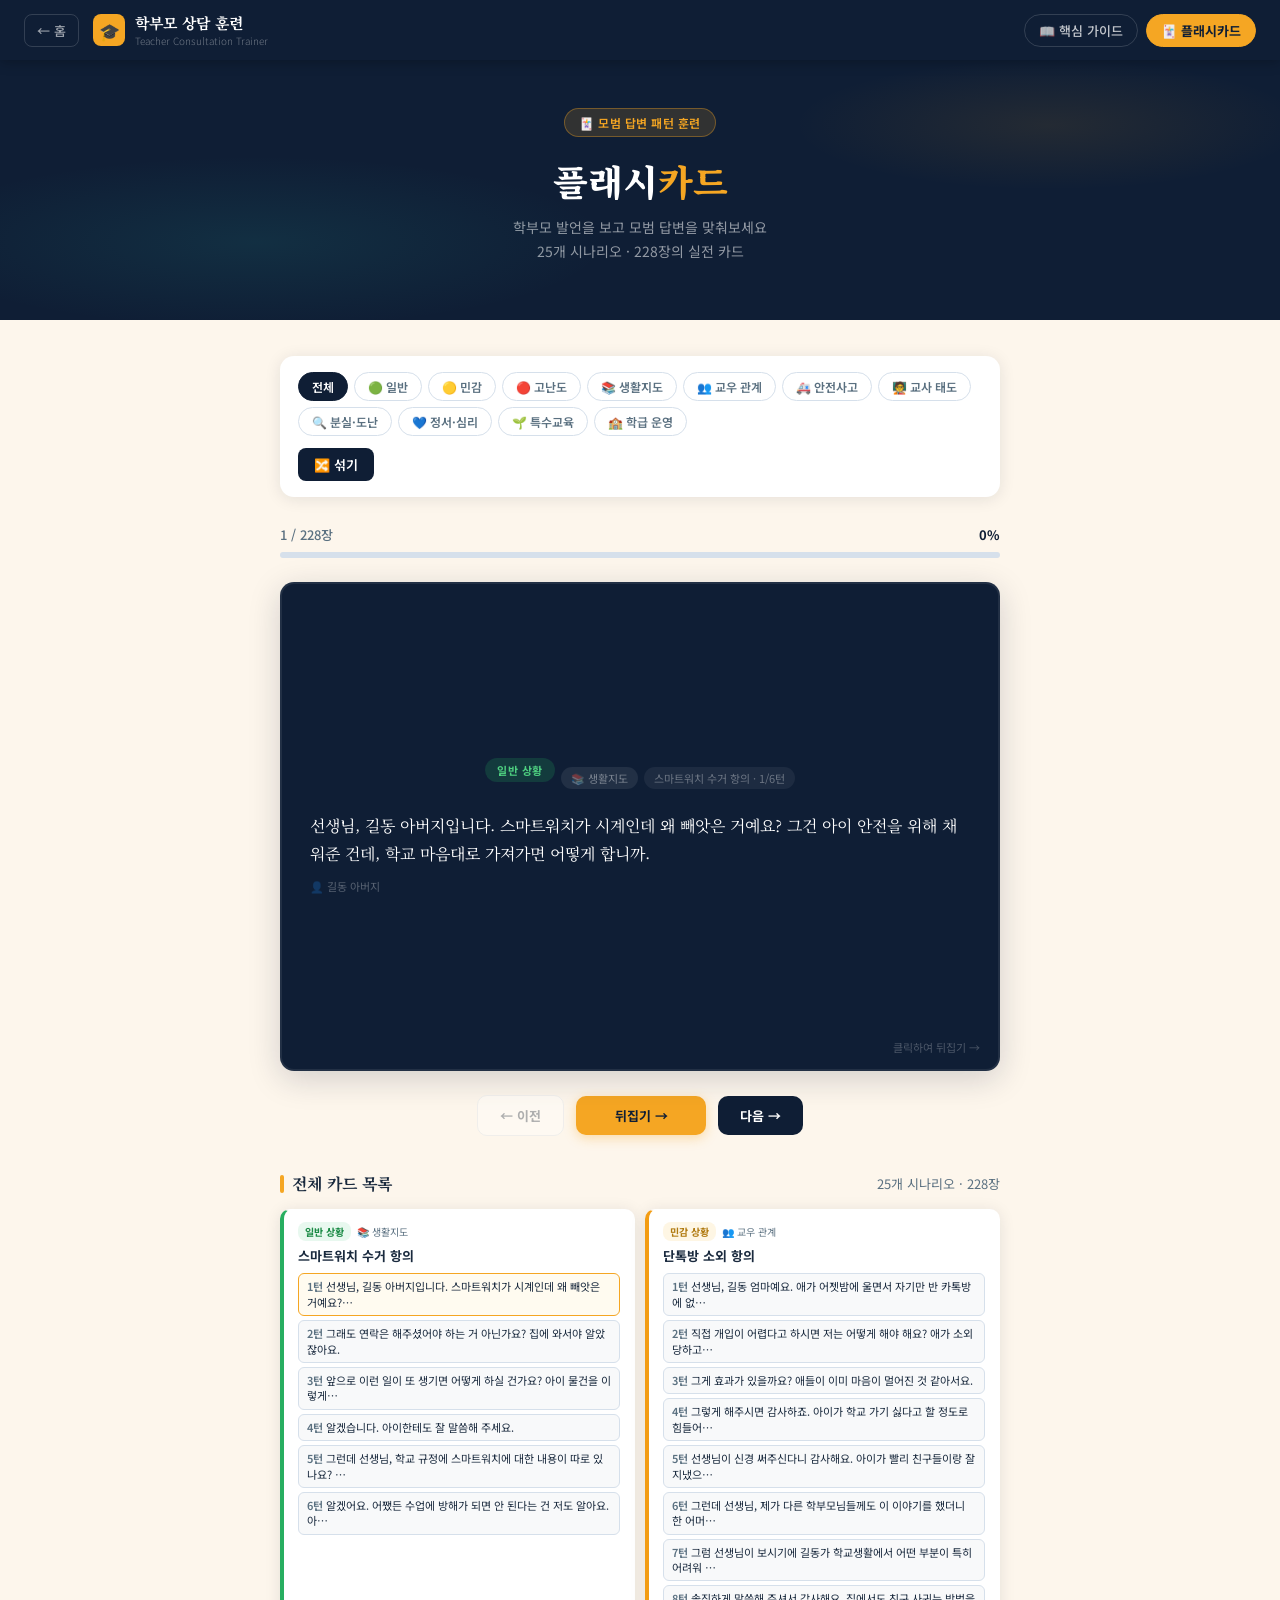
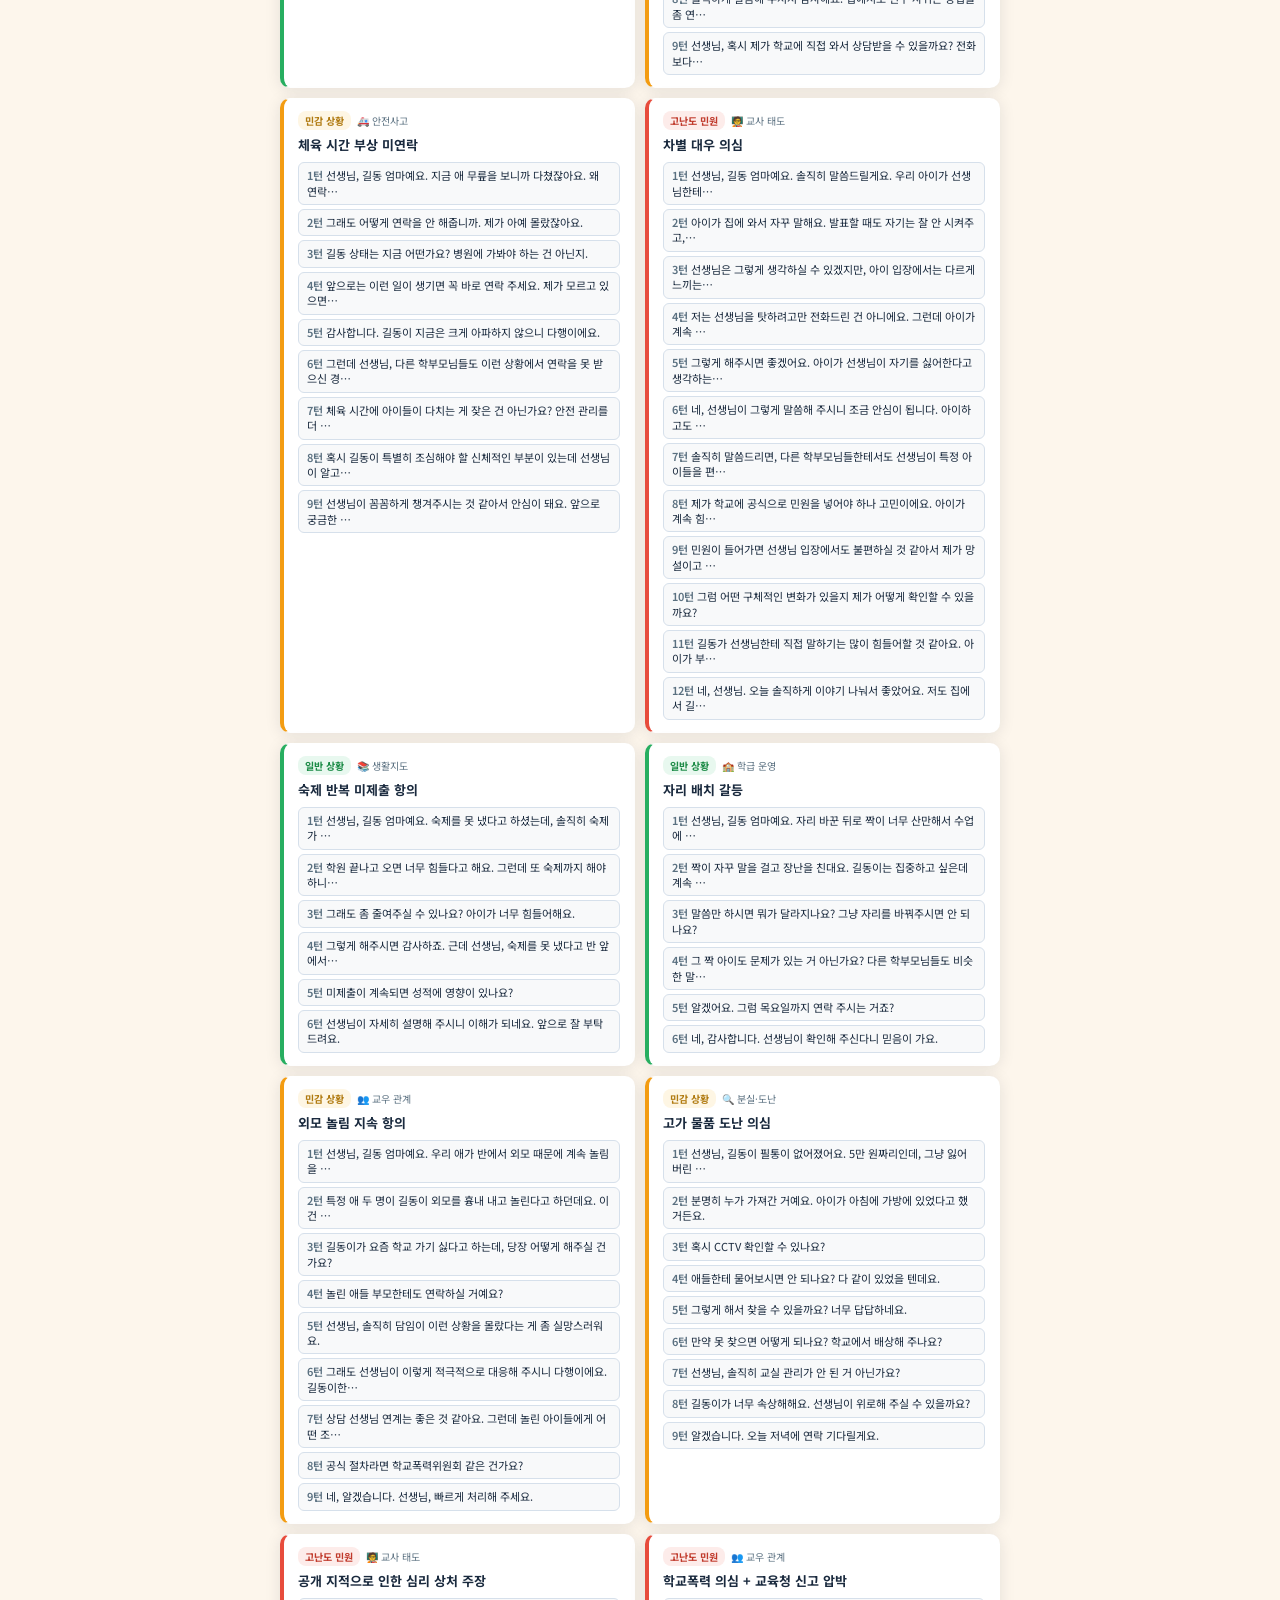
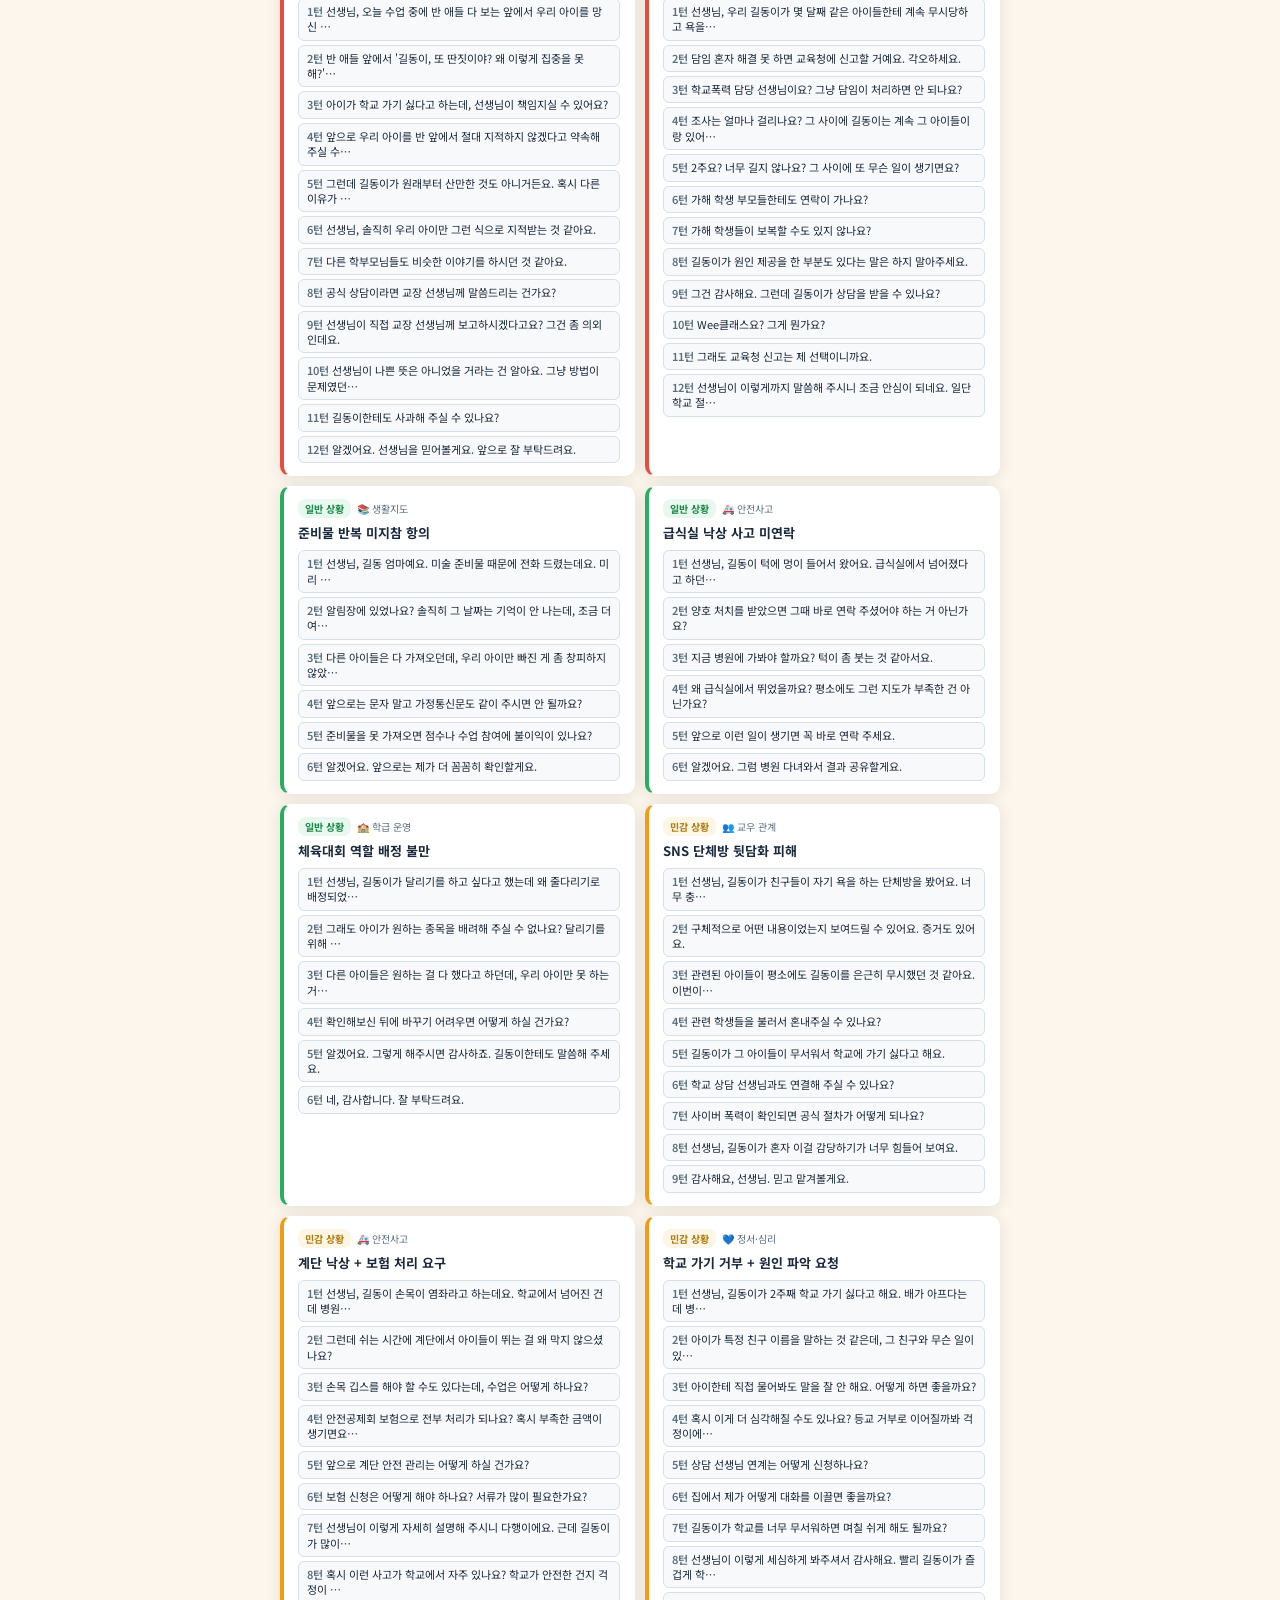
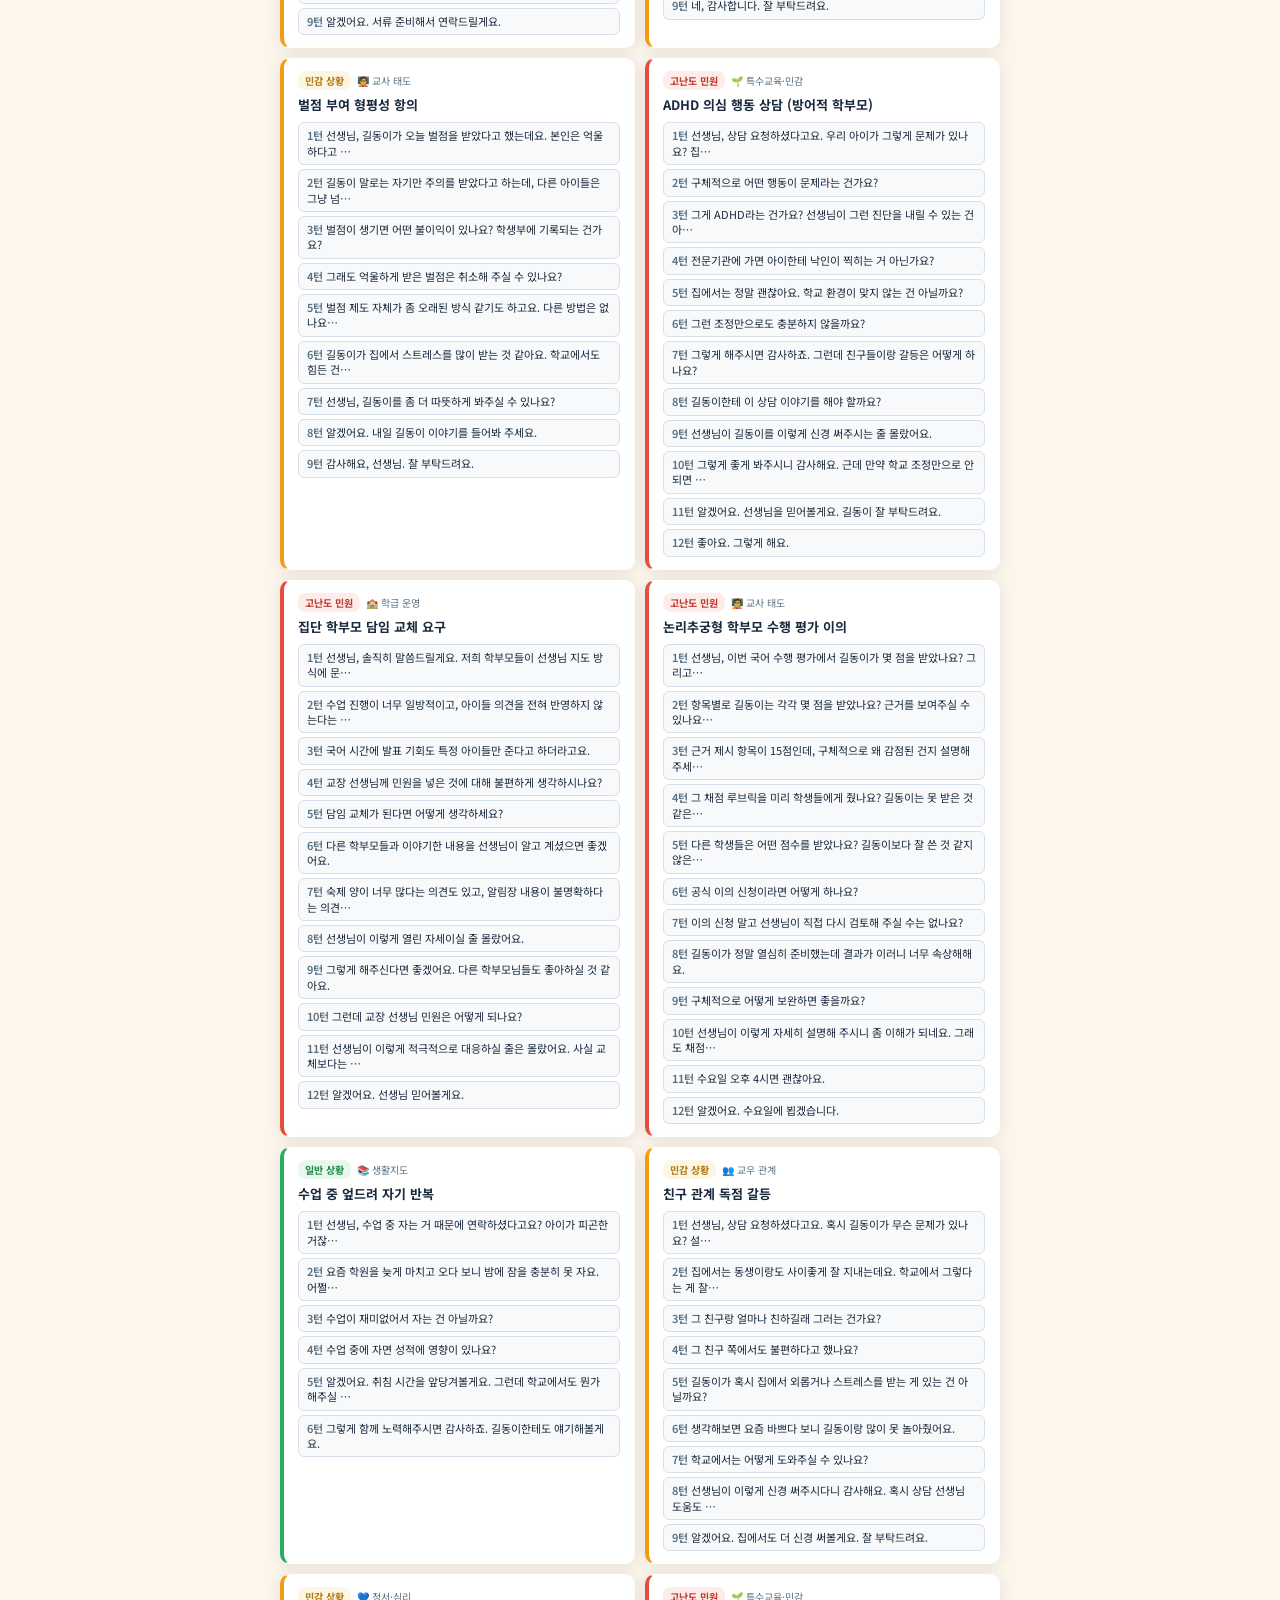
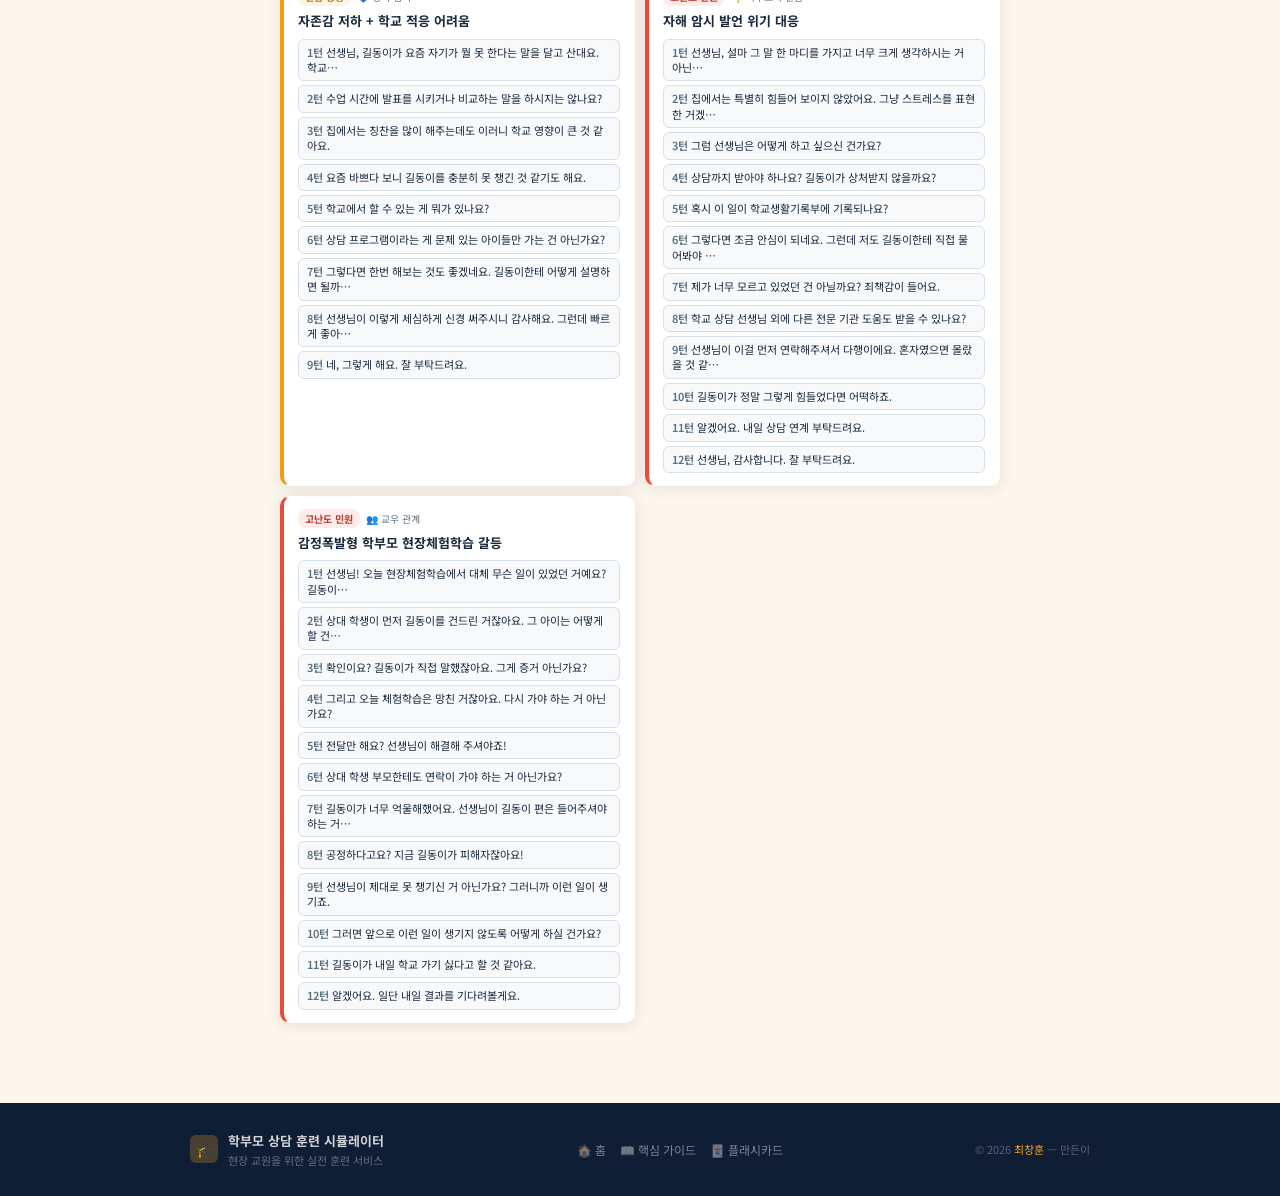
==== flash.html @ 60887173 "Add files via upload" ====
<!DOCTYPE html>
<html lang="ko">
<head>
<meta charset="UTF-8">
<meta name="viewport" content="width=device-width, initial-scale=1.0">
<title>플래시카드 – 학부모 상담 훈련</title>
<link rel="preconnect" href="https://fonts.googleapis.com">
<link href="https://fonts.googleapis.com/css2?family=Noto+Serif+KR:wght@400;600;700;900&family=Noto+Sans+KR:wght@300;400;500;700&display=swap" rel="stylesheet">
<style>
  :root {
    --navy:   #0f1e35;
    --navy2:  #162844;
    --navy3:  #1e3558;
    --amber:  #f5a623;
    --amber2: #e8941a;
    --teal:   #2ec4b6;
    --cream:  #fdf6ec;
    --cream2: #f7ede0;
    --text:   #1a2a3e;
    --muted:  #5a7080;
    --border: #d6e0eb;
    --green:  #27ae60;
    --yellow: #f39c12;
    --red:    #e74c3c;
    --card-shadow: 0 2px 16px rgba(15,30,53,.10);
    --card-shadow-hover: 0 8px 32px rgba(15,30,53,.18);
    --radius: 14px;
  }
  *, *::before, *::after { box-sizing: border-box; margin: 0; padding: 0; }
  body {
    font-family: 'Noto Sans KR', sans-serif;
    background: var(--cream);
    color: var(--text);
    min-height: 100vh;
    -webkit-font-smoothing: antialiased;
  }

  /* ── NAV ── */
  .nav {
    background: var(--navy);
    padding: 0 24px;
    display: flex; align-items: center; justify-content: space-between;
    height: 60px; position: sticky; top: 0; z-index: 100;
    box-shadow: 0 2px 12px rgba(0,0,0,.25);
  }
  .nav-left { display: flex; align-items: center; gap: 14px; }
  .back-btn {
    display: flex; align-items: center; gap: 6px;
    color: rgba(255,255,255,.6); font-size: 13px; font-weight: 500;
    text-decoration: none; padding: 6px 12px;
    border-radius: 8px; border: 1px solid rgba(255,255,255,.15); transition: all .2s;
  }
  .back-btn:hover { color: #fff; background: rgba(255,255,255,.1); }
  .nav-brand { display: flex; align-items: center; gap: 10px; text-decoration: none; }
  .nav-logo {
    width: 32px; height: 32px; background: var(--amber);
    border-radius: 8px; display: flex; align-items: center; justify-content: center; font-size: 17px;
  }
  .nav-title-ko { font-family: 'Noto Serif KR',serif; font-weight:700; font-size:15px; color:#fff; }
  .nav-title-en { font-size:10px; color:rgba(255,255,255,.4); font-weight:300; }
  .nav-link {
    padding: 6px 14px; border-radius: 20px; font-size: 13px; font-weight: 500;
    text-decoration: none; color: rgba(255,255,255,.75);
    border: 1px solid rgba(255,255,255,.15); transition: all .2s;
  }
  .nav-link:hover { background: rgba(255,255,255,.12); color: #fff; }
  .nav-link.active { background: var(--amber); color: var(--navy); border-color: var(--amber); font-weight: 700; }

  /* ── HERO ── */
  .hero {
    background: var(--navy);
    padding: 48px 24px 56px;
    text-align: center; position: relative; overflow: hidden;
  }
  .hero::before {
    content: ''; position: absolute; inset: 0;
    background:
      radial-gradient(ellipse 50% 60% at 20% 70%, rgba(46,196,182,.1) 0%, transparent 55%),
      radial-gradient(ellipse 40% 50% at 82% 25%, rgba(245,166,35,.09) 0%, transparent 50%);
    pointer-events: none;
  }
  .hero-badge {
    display: inline-flex; align-items: center; gap: 6px;
    background: rgba(245,166,35,.15); border: 1px solid rgba(245,166,35,.35);
    color: var(--amber); font-size: 12px; font-weight: 600;
    padding: 5px 14px; border-radius: 20px; margin-bottom: 18px; letter-spacing: .04em;
  }
  .hero h1 {
    font-family: 'Noto Serif KR', serif;
    font-size: clamp(22px, 4vw, 36px); font-weight: 900; color: #fff; margin-bottom: 10px;
  }
  .hero h1 span { color: var(--amber); }
  .hero-sub { color: rgba(255,255,255,.55); font-size: 14px; line-height: 1.7; }

  /* ── MAIN ── */
  .main { max-width: 760px; margin: 0 auto; padding: 36px 20px 60px; }

  /* ── FILTER STRIP ── */
  .filter-wrap {
    background: #fff; border-radius: var(--radius);
    padding: 16px 18px; margin-bottom: 28px;
    box-shadow: var(--card-shadow);
    display: flex; flex-wrap: wrap; gap: 12px; align-items: center;
    justify-content: space-between;
  }
  .chips { display: flex; flex-wrap: wrap; gap: 6px; }
  .chip {
    padding: 5px 13px; border-radius: 20px; font-size: 12px; font-weight: 600;
    cursor: pointer; border: 1.5px solid var(--border);
    background: #fff; color: var(--muted);
    transition: all .15s; user-select: none;
  }
  .chip:hover { border-color: #9bb0c4; color: var(--text); }
  .chip.active { background: var(--navy); border-color: var(--navy); color: #fff; }
  .chip.active.green { background: var(--green); border-color: var(--green); }
  .chip.active.yellow { background: var(--yellow); border-color: var(--yellow); }
  .chip.active.red { background: var(--red); border-color: var(--red); }
  .shuffle-btn {
    display: flex; align-items: center; gap: 6px;
    background: var(--navy); color: #fff;
    border: none; border-radius: 8px;
    padding: 7px 16px; font-size: 13px; font-weight: 600;
    cursor: pointer; transition: background .15s; font-family: inherit;
  }
  .shuffle-btn:hover { background: var(--navy3); }

  /* ── PROGRESS ── */
  .progress-wrap { margin-bottom: 24px; }
  .progress-meta {
    display: flex; justify-content: space-between; align-items: center;
    margin-bottom: 8px;
  }
  .progress-label { font-size: 13px; color: var(--muted); font-weight: 500; }
  .progress-count { font-size: 13px; font-weight: 700; color: var(--navy); }
  .progress-bar-bg {
    width: 100%; height: 6px; background: var(--border);
    border-radius: 3px; overflow: hidden;
  }
  .progress-bar-fill {
    height: 100%; background: var(--amber);
    border-radius: 3px; transition: width .4s ease;
  }

  /* ── CARD SCENE ── */
  .card-scene {
    perspective: 1200px;
    margin-bottom: 24px;
    cursor: pointer;
  }
  .card-inner {
    position: relative; width: 100%; padding-top: 68%;
    transform-style: preserve-3d;
    transition: transform .55s cubic-bezier(.4,0,.2,1);
  }
  .card-inner.flipped { transform: rotateY(180deg); }
  .card-face {
    position: absolute; inset: 0;
    border-radius: var(--radius);
    backface-visibility: hidden;
    -webkit-backface-visibility: hidden;
    display: flex; flex-direction: column;
    align-items: center; justify-content: center;
    padding: 24px 28px;
    box-shadow: var(--card-shadow-hover);
  }
  .card-front {
    background: var(--navy);
    border: 2px solid rgba(255,255,255,.08);
  }
  .card-back {
    background: #fff;
    border: 2px solid var(--border);
    transform: rotateY(180deg);
  }

  /* Front content */
  .card-front-badge {
    font-size: 11px; font-weight: 700; padding: 4px 12px;
    border-radius: 20px; letter-spacing: .05em; margin-bottom: 16px;
  }
  .card-front-badge.green  { background: rgba(39,174,96,.2);  color: #4ecf80; }
  .card-front-badge.yellow { background: rgba(243,156,18,.2); color: #f5c24a; }
  .card-front-badge.red    { background: rgba(231,76,60,.2);  color: #f07060; }
  .card-front-cat {
    font-size: 11px; color: rgba(255,255,255,.35);
    margin-bottom: 18px; letter-spacing: .04em;
  }
  .card-front-question {
    font-family: 'Noto Serif KR', serif;
    font-size: clamp(16px, 3vw, 22px); font-weight: 700;
    color: #fff; text-align: center; line-height: 1.5;
    margin-bottom: 12px;
  }
  .card-front-parent {
    font-size: 13px; color: rgba(255,255,255,.5);
    text-align: center; line-height: 1.6; font-style: italic;
    max-width: 85%;
  }
  .card-flip-hint {
    position: absolute; bottom: 14px; right: 18px;
    font-size: 11px; color: rgba(255,255,255,.25);
    display: flex; align-items: center; gap: 4px;
  }

  /* Back content */
  .card-back-label {
    font-size: 11px; font-weight: 700; color: var(--teal);
    letter-spacing: .08em; margin-bottom: 12px;
  }
  .card-back-answer {
    font-size: clamp(14px, 2.5vw, 17px); color: var(--text);
    text-align: center; line-height: 1.7; margin-bottom: 14px;
  }
  .card-back-tags { display: flex; flex-wrap: wrap; gap: 6px; justify-content: center; }
  .card-back-tag {
    font-size: 11px; padding: 3px 10px; border-radius: 10px;
    background: var(--cream2); color: var(--muted); font-weight: 600;
  }
  .card-back-flip-hint {
    position: absolute; bottom: 14px; right: 18px;
    font-size: 11px; color: var(--muted);
    display: flex; align-items: center; gap: 4px;
  }

  /* ── NAV CONTROLS ── */
  .card-controls {
    display: flex; align-items: center; justify-content: center;
    gap: 12px; margin-bottom: 28px;
  }
  .ctrl-btn {
    display: flex; align-items: center; gap: 6px;
    padding: 10px 22px; border-radius: 10px;
    font-size: 13px; font-weight: 700; font-family: inherit;
    cursor: pointer; border: none; transition: all .18s;
  }
  .ctrl-btn-prev {
    background: #fff; color: var(--text);
    border: 1.5px solid var(--border);
  }
  .ctrl-btn-prev:hover { border-color: var(--navy); color: var(--navy); }
  .ctrl-btn-flip {
    background: var(--amber); color: var(--navy);
    min-width: 130px; justify-content: center;
    box-shadow: 0 3px 12px rgba(245,166,35,.35);
  }
  .ctrl-btn-flip:hover { background: var(--amber2); }
  .ctrl-btn-next {
    background: var(--navy); color: #fff;
  }
  .ctrl-btn-next:hover { background: var(--navy3); }
  .ctrl-btn:disabled {
    opacity: .35; cursor: not-allowed;
    pointer-events: none;
  }

  /* ── EMPTY / LOADING ── */
  .state-box {
    display: flex; flex-direction: column; align-items: center;
    justify-content: center; padding: 80px 20px; text-align: center;
  }
  .state-icon { font-size: 48px; margin-bottom: 14px; }
  .state-title {
    font-family: 'Noto Serif KR', serif; font-size: 18px; font-weight: 700;
    color: var(--text); margin-bottom: 6px;
  }
  .state-sub { font-size: 13px; color: var(--muted); line-height: 1.6; }
  .spinner {
    width: 36px; height: 36px;
    border: 3px solid var(--border); border-top-color: var(--navy);
    border-radius: 50%; animation: spin .7s linear infinite; margin-bottom: 14px;
  }

  /* ── THUMBNAIL LIST ── */
  .thumb-section { margin-top: 36px; }
  .thumb-header {
    display: flex; align-items: center; justify-content: space-between; margin-bottom: 14px;
  }
  .thumb-title {
    font-family: 'Noto Serif KR', serif; font-size: 16px; font-weight: 700;
    display: flex; align-items: center; gap: 8px;
  }
  .thumb-title::before {
    content: ''; display: inline-block; width: 4px; height: 18px;
    background: var(--amber); border-radius: 2px;
  }
  .thumb-count { font-size: 13px; color: var(--muted); }
  .thumb-grid {
    display: grid; grid-template-columns: repeat(auto-fill, minmax(220px, 1fr)); gap: 10px;
  }
  .thumb-card {
    background: #fff; border-radius: 10px; padding: 14px 16px;
    box-shadow: var(--card-shadow);
    cursor: pointer; border: 1.5px solid transparent;
    transition: all .15s;
    border-left: 4px solid transparent;
  }
  .thumb-card:hover { border-color: var(--border); transform: translateY(-1px); }
  .thumb-card.active-card { border-color: var(--amber) !important; background: #fffbf0; }
  .thumb-card.green { border-left-color: var(--green); }
  .thumb-card.yellow { border-left-color: var(--yellow); }
  .thumb-card.red { border-left-color: var(--red); }
  .thumb-top { display: flex; align-items: center; gap: 6px; margin-bottom: 6px; }
  .thumb-badge {
    font-size: 10px; font-weight: 700; padding: 2px 7px; border-radius: 8px;
  }
  .thumb-badge.green  { background: #e8f8ef; color: #1a8a45; }
  .thumb-badge.yellow { background: #fef6e4; color: #b07a10; }
  .thumb-badge.red    { background: #fdecea; color: #c0392b; }
  .thumb-cat { font-size: 10px; color: var(--muted); }
  .thumb-q { font-size: 12px; font-weight: 600; color: var(--text); line-height: 1.4; }

  /* ── FOOTER ── */
  footer { background: var(--navy); padding: 28px 24px; margin-top: 20px; }
  .footer-inner {
    max-width: 900px; margin: 0 auto;
    display: flex; align-items: center; justify-content: space-between; flex-wrap: wrap; gap: 14px;
  }
  .footer-brand { display: flex; align-items: center; gap: 10px; }
  .footer-logo {
    width: 28px; height: 28px; background: rgba(245,166,35,.25);
    border-radius: 6px; display: flex; align-items: center; justify-content: center; font-size: 14px;
  }
  .footer-name { font-size: 13px; font-weight: 700; color: rgba(255,255,255,.8); }
  .footer-copy { font-size: 11px; color: rgba(255,255,255,.35); margin-top: 2px; }
  .footer-links { display: flex; gap: 14px; }
  .footer-link { font-size: 12px; color: rgba(255,255,255,.45); text-decoration: none; transition: color .15s; }
  .footer-link:hover { color: var(--amber); }
  .footer-credit { font-size: 11px; color: rgba(255,255,255,.3); }
  .footer-credit span { color: var(--amber); }

  @keyframes spin { to { transform: rotate(360deg); } }
  @keyframes fadeUp { from { opacity:0; transform:translateY(14px); } to { opacity:1; transform:translateY(0); } }

  @media (max-width: 600px) {
    .card-controls { gap: 8px; }
    .ctrl-btn { padding: 9px 14px; font-size: 12px; }
    .ctrl-btn-flip { min-width: 100px; }
    .thumb-grid { grid-template-columns: 1fr 1fr; }
    .footer-inner { flex-direction: column; align-items: flex-start; }
    .nav .nav-link { display: none; }
  }
</style>
</head>
<body>

<nav class="nav">
  <div class="nav-left">
    <a href="index.html" class="back-btn">← 홈</a>
    <a href="index.html" class="nav-brand">
      <div class="nav-logo">🎓</div>
      <div>
        <div class="nav-title-ko">학부모 상담 훈련</div>
        <div class="nav-title-en">Teacher Consultation Trainer</div>
      </div>
    </a>
  </div>
  <div style="display:flex;gap:8px">
    <a href="guide.html" class="nav-link">📖 핵심 가이드</a>
    <a href="flash.html" class="nav-link active">🃏 플래시카드</a>
  </div>
</nav>

<section class="hero">
  <div class="hero-badge">🃏 모범 답변 패턴 훈련</div>
  <h1>플래시<span>카드</span></h1>
  <p class="hero-sub">학부모 발언을 보고 모범 답변을 맞춰보세요<br>25개 시나리오 · 228장의 실전 카드</p>
</section>

<main class="main">

  <!-- Filter -->
  <div class="filter-wrap">
    <div class="chips" id="filter-chips">
      <span class="chip active" data-val="all">전체</span>
      <span class="chip" data-val="일반" data-color="green">🟢 일반</span>
      <span class="chip" data-val="민감" data-color="yellow">🟡 민감</span>
      <span class="chip" data-val="고난도" data-color="red">🔴 고난도</span>
      <span class="chip" data-val="생활지도">📚 생활지도</span>
      <span class="chip" data-val="교우 관계">👥 교우 관계</span>
      <span class="chip" data-val="안전사고">🚑 안전사고</span>
      <span class="chip" data-val="교사 태도">🧑‍🏫 교사 태도</span>
      <span class="chip" data-val="분실·도난">🔍 분실·도난</span>
      <span class="chip" data-val="정서·심리">💙 정서·심리</span>
      <span class="chip" data-val="특수교육·민감">🌱 특수교육</span>
      <span class="chip" data-val="학급 운영">🏫 학급 운영</span>
    </div>
    <button class="shuffle-btn" id="shuffle-btn">🔀 섞기</button>
  </div>

  <!-- Progress -->
  <div class="progress-wrap">
    <div class="progress-meta">
      <span class="progress-label" id="progress-label">228장 로드 중…</span>
      <span class="progress-count" id="progress-count"></span>
    </div>
    <div class="progress-bar-bg">
      <div class="progress-bar-fill" id="progress-bar" style="width:0%"></div>
    </div>
  </div>

  <!-- Card -->
  <div id="card-area">
    <div class="state-box">
      <div class="spinner"></div>
      <div class="state-title">카드를 불러오는 중…</div>
      <div class="state-sub">잠시만 기다려주세요</div>
    </div>
  </div>

  <!-- Controls -->
  <div class="card-controls" id="card-controls" style="display:none" onclick="event.stopPropagation()">
    <button class="ctrl-btn ctrl-btn-prev" id="btn-prev">← 이전</button>
    <button class="ctrl-btn ctrl-btn-flip" id="btn-flip">뒤집기 →</button>
    <button class="ctrl-btn ctrl-btn-next" id="btn-next">다음 →</button>
  </div>

  <!-- Thumbnail list -->
  <div class="thumb-section" id="thumb-section" style="display:none">
    <div class="thumb-header">
      <h2 class="thumb-title">전체 카드 목록</h2>
      <span class="thumb-count" id="thumb-count"></span>
    </div>
    <div class="thumb-grid" id="thumb-grid"></div>
  </div>

</main>

<footer>
  <div class="footer-inner">
    <div class="footer-brand">
      <div class="footer-logo">🎓</div>
      <div>
        <div class="footer-name">학부모 상담 훈련 시뮬레이터</div>
        <div class="footer-copy">현장 교원을 위한 실전 훈련 서비스</div>
      </div>
    </div>
    <div class="footer-links">
      <a href="index.html" class="footer-link">🏠 홈</a>
      <a href="guide.html" class="footer-link">📖 핵심 가이드</a>
      <a href="flash.html" class="footer-link">🃏 플래시카드</a>
    </div>
    <div class="footer-credit">© 2026 <span>최창훈</span> — 만든이</div>
  </div>
</footer>

<script>
// ── 데이터 ──────────────────────────────────────────────────────
const CARDS = [{"id": "s1_t1", "scenarioId": "s1", "scenarioTitle": "스마트워치 수거 항의", "diff": "일반", "diffLabel": "일반 상황", "color": "green", "cat": "생활지도", "catIcon": "📚", "turnNum": 1, "totalTurns": 6, "parentName": "길동 아버지", "parent": "선생님, 길동 아버지입니다. 스마트워치가 시계인데 왜 빼앗은 거예요? 그건 아이 안전을 위해 채워준 건데, 학교 마음대로 가져가면 어떻게 합니까.", "answer": "아버님, 많이 당황하셨겠네요. 안전 때문에 채워주신 마음 충분히 이해합니다. 수업 중에 메시지를 주고받아서 잠시 보관했는데, 오늘 방과 후 바로 반환해 드리겠습니다.", "tip": "💡 공감 먼저 → 사실 설명 → 즉각적 해결책 순서를 지키세요."}, {"id": "s1_t2", "scenarioId": "s1", "scenarioTitle": "스마트워치 수거 항의", "diff": "일반", "diffLabel": "일반 상황", "color": "green", "cat": "생활지도", "catIcon": "📚", "turnNum": 2, "totalTurns": 6, "parentName": "길동 아버지", "parent": "그래도 연락은 해주셨어야 하는 거 아닌가요? 집에 와서야 알았잖아요.", "answer": "맞습니다, 아버님. 보관 즉시 연락드렸어야 했는데 그러지 못해서 정말 죄송합니다. 앞으로는 이런 상황이 생기면 바로 연락드리겠습니다.", "tip": "💡 학부모의 지적이 맞다면 명확하게 인정하고 사과하세요. 변명보다 사과가 신뢰를 회복합니다."}, {"id": "s1_t3", "scenarioId": "s1", "scenarioTitle": "스마트워치 수거 항의", "diff": "일반", "diffLabel": "일반 상황", "color": "green", "cat": "생활지도", "catIcon": "📚", "turnNum": 3, "totalTurns": 6, "parentName": "길동 아버지", "parent": "앞으로 이런 일이 또 생기면 어떻게 하실 건가요? 아이 물건을 이렇게 가져가는 건 좀 불안하네요.", "answer": "네, 앞으로는 전자기기 관련 상황이 생기면 즉시 아버님께 연락드리겠습니다. 또 길동와도 수업 중 사용 방식에 대해 차분하게 이야기를 나눠보겠습니다. 가정에서도 함께 이야기해 주시면 더 효과적일 것 같습니다.", "tip": "💡 재발 방지 계획과 가정-학교 협력 방안을 함께 제시하세요."}, {"id": "s1_t4", "scenarioId": "s1", "scenarioTitle": "스마트워치 수거 항의", "diff": "일반", "diffLabel": "일반 상황", "color": "green", "cat": "생활지도", "catIcon": "📚", "turnNum": 4, "totalTurns": 6, "parentName": "길동 아버지", "parent": "알겠습니다. 아이한테도 잘 말씀해 주세요.", "answer": "네, 아버님. 오늘 연락해 주셔서 감사합니다. 길동와 편안하게 이야기 나누고 방과 후에 스마트워치 돌려드리겠습니다. 궁금한 점 생기시면 언제든지 연락 주세요.", "tip": "💡 마무리에는 감사 인사와 후속 조치를 명확히 전달하세요."}, {"id": "s1_t5", "scenarioId": "s1", "scenarioTitle": "스마트워치 수거 항의", "diff": "일반", "diffLabel": "일반 상황", "color": "green", "cat": "생활지도", "catIcon": "📚", "turnNum": 5, "totalTurns": 6, "parentName": "길동 아버지", "parent": "그런데 선생님, 학교 규정에 스마트워치에 대한 내용이 따로 있나요? 제가 가정통신문에서 본 기억이 없어서요.", "answer": "좋은 지적입니다, 아버님. 현행 생활규정에는 스마트폰 수거 내용은 있지만 스마트워치가 명확히 명시되어 있지는 않습니다. 이 부분은 학교 차원에서 규정을 보완해야 할 부분이고, 가정에도 사전에 충분히 안내드렸어야 했습니다. 말씀해 주셔서 감사합니다.", "tip": "💡 규정의 미비함을 솔직히 인정하세요. 방어보다 개선 의지를 보이는 것이 신뢰를 높입니다."}, {"id": "s1_t6", "scenarioId": "s1", "scenarioTitle": "스마트워치 수거 항의", "diff": "일반", "diffLabel": "일반 상황", "color": "green", "cat": "생활지도", "catIcon": "📚", "turnNum": 6, "totalTurns": 6, "parentName": "길동 아버지", "parent": "알겠어요. 어쨌든 수업에 방해가 되면 안 된다는 건 저도 알아요. 아이한테 집에서 한번 이야기해볼게요.", "answer": "감사합니다, 아버님. 길동와 방과 후에 조용히 이야기를 나눌게요. 가정에서도 한 말씀 해주시면 아이도 이유를 더 잘 이해할 것 같습니다. 오늘 연락 주셔서 감사했습니다.", "tip": "💡 마무리는 가정·학교 역할 분담을 확인하고, 진심 어린 감사로 끝맺으세요."}, {"id": "s2_t1", "scenarioId": "s2", "scenarioTitle": "단톡방 소외 항의", "diff": "민감", "diffLabel": "민감 상황", "color": "yellow", "cat": "교우 관계", "catIcon": "👥", "turnNum": 1, "totalTurns": 9, "parentName": "길동 어머니", "parent": "선생님, 길동 엄마예요. 애가 어젯밤에 울면서 자기만 반 카톡방에 없다고 하더라고요. 이건 명백한 따돌림 아닌가요? 선생님이 해결해 주셔야 하는 거 아닌가요?", "answer": "어머니, 길동가 많이 속상했겠네요. 그 마음 충분히 이해합니다. 아이들 사이 카톡방은 제가 직접 강제하기 어려운 개인 영역이지만, 내일 길동와 조용히 이야기 나누고 반 아이들 관계를 살펴보겠습니다.", "tip": "💡 공감하되, 교사가 할 수 있는 것과 없는 것을 솔직하게 구분해 설명하세요."}, {"id": "s2_t2", "scenarioId": "s2", "scenarioTitle": "단톡방 소외 항의", "diff": "민감", "diffLabel": "민감 상황", "color": "yellow", "cat": "교우 관계", "catIcon": "👥", "turnNum": 2, "totalTurns": 9, "parentName": "길동 어머니", "parent": "직접 개입이 어렵다고 하시면 저는 어떻게 해야 해요? 애가 소외당하고 있는 게 뻔히 보이는데.", "answer": "어머니의 걱정이 충분히 이해됩니다. 카톡방 자체를 강제할 수는 없지만, 학교에서 길동가 친구들과 자연스럽게 어울릴 기회를 만들겠습니다. 내일 쉬는 시간에 길동와 직접 이야기해서 어떤 부분이 힘든지 먼저 확인해볼게요.", "tip": "💡 '못 한다'는 말 뒤에는 반드시 '할 수 있는 것'을 구체적으로 제시하세요."}, {"id": "s2_t3", "scenarioId": "s2", "scenarioTitle": "단톡방 소외 항의", "diff": "민감", "diffLabel": "민감 상황", "color": "yellow", "cat": "교우 관계", "catIcon": "👥", "turnNum": 3, "totalTurns": 9, "parentName": "길동 어머니", "parent": "그게 효과가 있을까요? 애들이 이미 마음이 멀어진 것 같아서요.", "answer": "전학 온 지 2개월이라 적응하는 시간이 더 필요할 수 있어요. 이번 주 학급 시간에 친구 관계 활동을 진행해서 길동가 자연스럽게 어울릴 기회를 만들겠습니다. 진행 상황을 금요일까지 문자로 알려드리겠습니다.", "tip": "💡 구체적인 날짜와 방법, 후속 연락 시점을 약속하면 학부모의 불안이 줄어듭니다."}, {"id": "s2_t4", "scenarioId": "s2", "scenarioTitle": "단톡방 소외 항의", "diff": "민감", "diffLabel": "민감 상황", "color": "yellow", "cat": "교우 관계", "catIcon": "👥", "turnNum": 4, "totalTurns": 9, "parentName": "길동 어머니", "parent": "그렇게 해주시면 감사하죠. 아이가 학교 가기 싫다고 할 정도로 힘들어하고 있어서요.", "answer": "아이가 그 정도로 힘들어하고 있었군요. 더 빨리 알아차렸어야 했는데 죄송합니다. 길동가 학교에서 안전하고 편안하게 지낼 수 있도록 제가 더 세심하게 살피겠습니다.", "tip": "💡 아이의 심각성을 인정하고, 더 빨리 대응하지 못한 것을 진심으로 사과하세요."}, {"id": "s2_t5", "scenarioId": "s2", "scenarioTitle": "단톡방 소외 항의", "diff": "민감", "diffLabel": "민감 상황", "color": "yellow", "cat": "교우 관계", "catIcon": "👥", "turnNum": 5, "totalTurns": 9, "parentName": "길동 어머니", "parent": "선생님이 신경 써주신다니 감사해요. 아이가 빨리 친구들이랑 잘 지냈으면 좋겠어요.", "answer": "네, 어머니. 길동가 반에서 편안하게 지낼 수 있도록 최선을 다하겠습니다. 이번 주 금요일에 상황을 문자로 알려드릴게요. 먼저 연락해 주셔서 감사합니다.", "tip": "💡 마무리에 약속한 연락 시점을 다시 한번 명확히 확인하세요."}, {"id": "s2_t6", "scenarioId": "s2", "scenarioTitle": "단톡방 소외 항의", "diff": "민감", "diffLabel": "민감 상황", "color": "yellow", "cat": "교우 관계", "catIcon": "👥", "turnNum": 6, "totalTurns": 9, "parentName": "길동 어머니", "parent": "그런데 선생님, 제가 다른 학부모님들께도 이 이야기를 했더니 한 어머니가 길동가 좀 어울리기 어려운 아이 같다고 하더라고요. 그 말이 너무 마음에 걸려요.", "answer": "그 말을 들으셨을 때 많이 속상하셨겠어요. 다른 학부모님의 의견이 아이에 대한 정확한 평가는 아닙니다. 제가 학교에서 길동를 지켜본 바로는 낯선 환경에 적응하는 시간이 조금 더 필요한 아이이지, 어울리기 어려운 아이가 아닙니다.", "tip": "💡 외부의 부정적 평가에 흔들리지 않고 교사로서 아이를 객관적으로 옹호하세요."}, {"id": "s2_t7", "scenarioId": "s2", "scenarioTitle": "단톡방 소외 항의", "diff": "민감", "diffLabel": "민감 상황", "color": "yellow", "cat": "교우 관계", "catIcon": "👥", "turnNum": 7, "totalTurns": 9, "parentName": "길동 어머니", "parent": "그럼 선생님이 보시기에 길동가 학교생활에서 어떤 부분이 특히 어려워 보이나요? 솔직하게 말씀해 주셔도 괜찮아요.", "answer": "솔직하게 말씀드리면, 길동가 먼저 말을 거는 것을 좀 어려워하는 것 같습니다. 쉬는 시간에 혼자 있는 경우가 있어서 저도 의식적으로 짝 활동이나 소그룹 활동에 자연스럽게 참여할 수 있는 기회를 만들어왔습니다. 앞으로도 계속 살피겠습니다.", "tip": "💡 아이의 어려움을 구체적으로 전달하되, 교사가 이미 노력 중인 점도 함께 알려주세요."}, {"id": "s2_t8", "scenarioId": "s2", "scenarioTitle": "단톡방 소외 항의", "diff": "민감", "diffLabel": "민감 상황", "color": "yellow", "cat": "교우 관계", "catIcon": "👥", "turnNum": 8, "totalTurns": 9, "parentName": "길동 어머니", "parent": "솔직하게 말씀해 주셔서 감사해요. 집에서도 친구 사귀는 방법을 좀 연습시켜야겠네요.", "answer": "어머니의 관심이 길동에게 큰 힘이 됩니다. 집에서는 오늘 학교에서 있었던 재미있는 일 하나씩 이야기해보는 것부터 시작하시면 좋을 것 같아요. 아이가 학교 이야기를 편하게 꺼낼 수 있는 분위기가 만들어지면 제가 파악하고 도울 수 있는 폭도 넓어집니다.", "tip": "💡 가정에서 실천 가능한 구체적인 팁을 제안하면 학부모와의 협력 관계가 깊어집니다."}, {"id": "s2_t9", "scenarioId": "s2", "scenarioTitle": "단톡방 소외 항의", "diff": "민감", "diffLabel": "민감 상황", "color": "yellow", "cat": "교우 관계", "catIcon": "👥", "turnNum": 9, "totalTurns": 9, "parentName": "길동 어머니", "parent": "선생님, 혹시 제가 학교에 직접 와서 상담받을 수 있을까요? 전화보다는 직접 이야기하고 싶어서요.", "answer": "물론입니다, 어머니. 언제든지 상담 신청 주시면 시간을 잡겠습니다. 저도 2주에 한 번씩 길동의 적응 상황을 짧게라도 문자로 알려드리겠습니다. 오늘 솔직하게 말씀해 주셔서 감사합니다. 길동가 곧 편안하게 학교생활을 할 수 있을 거라고 믿습니다.", "tip": "💡 대면 상담에 적극 응하고, 정기적인 소통 계획을 제안하며 아이의 성장에 대한 신뢰로 마무리하세요."}, {"id": "s3_t1", "scenarioId": "s3", "scenarioTitle": "체육 시간 부상 미연락", "diff": "민감", "diffLabel": "민감 상황", "color": "yellow", "cat": "안전사고", "catIcon": "🚑", "turnNum": 1, "totalTurns": 9, "parentName": "길동 어머니", "parent": "선생님, 길동 엄마예요. 지금 애 무릎을 보니까 다쳤잖아요. 왜 연락을 안 해주셨어요? 아무리 작은 거라도 다치면 바로 알려주셔야 하는 거 아닌가요?", "answer": "어머니, 많이 놀라셨겠어요. 길동이 체육 시간에 넘어져서 무릎을 긁혔는데 양호실에서 처치받고 정상적으로 수업에 참여했어요. 집에 가면서 말씀드렸어야 했는데 제가 미처 챙기지 못했습니다. 죄송해요.", "tip": "💡 감정 공감 → 사실 설명 → 진심 어린 사과 순서로 시작하세요."}, {"id": "s3_t2", "scenarioId": "s3", "scenarioTitle": "체육 시간 부상 미연락", "diff": "민감", "diffLabel": "민감 상황", "color": "yellow", "cat": "안전사고", "catIcon": "🚑", "turnNum": 2, "totalTurns": 9, "parentName": "길동 어머니", "parent": "그래도 어떻게 연락을 안 해줍니까. 제가 아예 몰랐잖아요.", "answer": "맞습니다, 어머니. 양호실 처치 후 바로 연락드렸어야 했는데 그러지 못해서 다시 한번 죄송합니다. 앞으로는 어떤 작은 부상이라도 즉시 연락드리겠습니다.", "tip": "💡 학부모의 지적을 충분히 인정하고, 앞으로의 약속을 명확히 하세요."}, {"id": "s3_t3", "scenarioId": "s3", "scenarioTitle": "체육 시간 부상 미연락", "diff": "민감", "diffLabel": "민감 상황", "color": "yellow", "cat": "안전사고", "catIcon": "🚑", "turnNum": 3, "totalTurns": 9, "parentName": "길동 어머니", "parent": "길동 상태는 지금 어떤가요? 병원에 가봐야 하는 건 아닌지.", "answer": "양호실에서 확인했을 때는 찰과상으로 처치 후 정상적으로 활동했습니다. 그래도 어머니께서 걱정되신다면 오늘 저녁에 병원에서 확인해 보시는 게 좋겠습니다. 만약 치료가 필요하시면 학교 안전공제회를 통해 의료비 지원을 받으실 수 있으니 필요하시면 제가 안내해 드리겠습니다.", "tip": "💡 학부모가 궁금한 정보를 충분히 제공하고, 실질적 지원 방법까지 안내하세요."}, {"id": "s3_t4", "scenarioId": "s3", "scenarioTitle": "체육 시간 부상 미연락", "diff": "민감", "diffLabel": "민감 상황", "color": "yellow", "cat": "안전사고", "catIcon": "🚑", "turnNum": 4, "totalTurns": 9, "parentName": "길동 어머니", "parent": "앞으로는 이런 일이 생기면 꼭 바로 연락 주세요. 제가 모르고 있으면 너무 불안하거든요.", "answer": "네, 꼭 그렇게 하겠습니다. 앞으로 부상이 생기면 아무리 작은 것도 바로 문자로 알려드리겠습니다. 어머니께서 항상 길동 상태를 파악하실 수 있도록 제가 더 세심하게 소통하겠습니다.", "tip": "💡 구체적인 방법(문자)과 기준(작은 부상도)을 명시해 신뢰를 주세요."}, {"id": "s3_t5", "scenarioId": "s3", "scenarioTitle": "체육 시간 부상 미연락", "diff": "민감", "diffLabel": "민감 상황", "color": "yellow", "cat": "안전사고", "catIcon": "🚑", "turnNum": 5, "totalTurns": 9, "parentName": "길동 어머니", "parent": "감사합니다. 길동이 지금은 크게 아파하지 않으니 다행이에요.", "answer": "다행입니다. 길동이 내일 학교에서 불편함 없이 잘 지내는지 제가 살펴보겠습니다. 혹시 집에서 불편해하면 바로 알려주세요. 먼저 연락해 주셔서 감사합니다.", "tip": "💡 마무리에는 내일 학교에서의 모니터링을 약속해 지속적 관심을 보여주세요."}, {"id": "s3_t6", "scenarioId": "s3", "scenarioTitle": "체육 시간 부상 미연락", "diff": "민감", "diffLabel": "민감 상황", "color": "yellow", "cat": "안전사고", "catIcon": "🚑", "turnNum": 6, "totalTurns": 9, "parentName": "길동 어머니", "parent": "그런데 선생님, 다른 학부모님들도 이런 상황에서 연락을 못 받으신 경우가 있나요? 학교 차원에서 매뉴얼 같은 게 있는 건가요?", "answer": "좋은 질문입니다, 어머니. 학교 안전사고 대응 매뉴얼상 양호실 처치가 필요한 경우 보호자에게 연락하도록 되어 있습니다. 이번에 제가 그 절차를 지키지 못한 것입니다. 앞으로는 매뉴얼대로 처치 즉시 연락드리겠습니다.", "tip": "💡 학교 절차를 정확히 안내하고, 이번에 그 절차를 따르지 못했음을 솔직히 인정하세요."}, {"id": "s3_t7", "scenarioId": "s3", "scenarioTitle": "체육 시간 부상 미연락", "diff": "민감", "diffLabel": "민감 상황", "color": "yellow", "cat": "안전사고", "catIcon": "🚑", "turnNum": 7, "totalTurns": 9, "parentName": "길동 어머니", "parent": "체육 시간에 아이들이 다치는 게 잦은 건 아닌가요? 안전 관리를 더 철저하게 할 방법은 없나요?", "answer": "어머니, 좋은 지적입니다. 체육 시간 전 준비운동을 철저히 하고, 위험한 동작은 제가 직접 시범을 보인 뒤 진행하고 있습니다. 이번 사고처럼 예상치 못한 상황도 있지만, 앞으로는 운동장 상태 점검과 안전 구역 표시를 더 꼼꼼히 확인하겠습니다.", "tip": "💡 현재 하고 있는 안전 조치를 설명하고, 추가 개선 방향을 함께 제시하세요."}, {"id": "s3_t8", "scenarioId": "s3", "scenarioTitle": "체육 시간 부상 미연락", "diff": "민감", "diffLabel": "민감 상황", "color": "yellow", "cat": "안전사고", "catIcon": "🚑", "turnNum": 8, "totalTurns": 9, "parentName": "길동 어머니", "parent": "혹시 길동이 특별히 조심해야 할 신체적인 부분이 있는데 선생님이 알고 계세요? 건강 조사서에 적었던 것 같은데요.", "answer": "네, 길동의 건강 조사서를 확인했고 알고 있습니다. 체육 활동 시 해당 부분을 더욱 주의 깊게 살피겠습니다. 혹시 최근에 변경된 내용이 있으시면 알려주시면 바로 반영하겠습니다.", "tip": "💡 아이의 건강 정보를 파악하고 있음을 확인시켜 주고, 최신 정보 업데이트를 요청하세요."}, {"id": "s3_t9", "scenarioId": "s3", "scenarioTitle": "체육 시간 부상 미연락", "diff": "민감", "diffLabel": "민감 상황", "color": "yellow", "cat": "안전사고", "catIcon": "🚑", "turnNum": 9, "totalTurns": 9, "parentName": "길동 어머니", "parent": "선생님이 꼼꼼하게 챙겨주시는 것 같아서 안심이 돼요. 앞으로 궁금한 게 있으면 편하게 연락해도 될까요?", "answer": "물론입니다, 어머니. 언제든지 문자나 전화로 연락 주세요. 길동의 건강과 안전에 관한 일이라면 아무리 작은 것이라도 함께 챙겨나가면 좋겠습니다. 오늘 이야기해 주셔서 감사합니다.", "tip": "💡 언제든 연락 가능하다는 개방성을 보여주고, 협력 관계를 공고히 하며 마무리하세요."}, {"id": "s4_t1", "scenarioId": "s4", "scenarioTitle": "차별 대우 의심", "diff": "고난도", "diffLabel": "고난도 민원", "color": "red", "cat": "교사 태도", "catIcon": "🧑‍🏫", "turnNum": 1, "totalTurns": 12, "parentName": "길동 어머니", "parent": "선생님, 길동 엄마예요. 솔직히 말씀드릴게요. 우리 아이가 선생님한테 차별받는다고 느끼고 있어요. 다른 아이들이랑 대우가 다르다고요. 이게 사실인지 여쭤보고 싶어서요.", "answer": "어머니, 그렇게 느끼셨다면 많이 속상하셨을 것 같습니다. 길동도 그런 마음을 가지고 있었다면 저도 꼭 확인해 봐야 할 부분이라고 생각합니다. 제가 의도적으로 길동를 차별한 적은 없지만, 길동가 그렇게 느낀 구체적인 상황이 있었는지 먼저 자세히 들어봐도 될까요?", "tip": "💡 즉각 부정하지 말고, 공감 후 구체적 상황을 먼저 파악하려는 자세를 보여주세요."}, {"id": "s4_t2", "scenarioId": "s4", "scenarioTitle": "차별 대우 의심", "diff": "고난도", "diffLabel": "고난도 민원", "color": "red", "cat": "교사 태도", "catIcon": "🧑‍🏫", "turnNum": 2, "totalTurns": 12, "parentName": "길동 어머니", "parent": "아이가 집에 와서 자꾸 말해요. 발표할 때도 자기는 잘 안 시켜주고, 친구들이 떠들 때는 그냥 넘어가는데 자기만 혼난다고요. 그러니까 아이가 선생님이 자기를 싫어한다고 느끼는 것 같아요.", "answer": "길동가 그렇게 느꼈다면 그냥 넘길 일은 아닌 것 같습니다. 말씀해 주신 발표 기회나 생활지도 상황을 제가 다시 돌아보겠습니다. 제가 기억하기로는 발표는 여러 학생에게 기회를 주려고 했고, 생활지도도 특정 학생만을 대상으로 하지 않았습니다. 그래도 길동가 반복해서 그렇게 느꼈다면 제 지도 방식이 길동에게 어떻게 받아들여졌는지 확인해 볼 필요가 있습니다.", "tip": "💡 아이의 감정을 인정하면서도, 객관적 사실을 차분하게 설명하세요."}, {"id": "s4_t3", "scenarioId": "s4", "scenarioTitle": "차별 대우 의심", "diff": "고난도", "diffLabel": "고난도 민원", "color": "red", "cat": "교사 태도", "catIcon": "🧑‍🏫", "turnNum": 3, "totalTurns": 12, "parentName": "길동 어머니", "parent": "선생님은 그렇게 생각하실 수 있겠지만, 아이 입장에서는 다르게 느끼는 거잖아요. 아이가 학교 가기 싫다고까지 말하니까 저도 그냥 넘길 수가 없어요.", "answer": "어머니 말씀처럼 아이가 학교 가기 싫다고까지 말했다면 저도 매우 중요하게 봐야 할 상황입니다. 먼저 길동와 편안하게 이야기해 보면서 어떤 장면에서 서운함을 느꼈는지 확인하겠습니다. 그리고 수업 중 발표 기회나 생활지도 상황도 제가 다시 점검해 보겠습니다.", "tip": "💡 '학교 가기 싫다'는 말의 심각성을 받아들이고, 구체적인 확인 계획을 제시하세요."}, {"id": "s4_t4", "scenarioId": "s4", "scenarioTitle": "차별 대우 의심", "diff": "고난도", "diffLabel": "고난도 민원", "color": "red", "cat": "교사 태도", "catIcon": "🧑‍🏫", "turnNum": 4, "totalTurns": 12, "parentName": "길동 어머니", "parent": "저는 선생님을 탓하려고만 전화드린 건 아니에요. 그런데 아이가 계속 힘들다고 하니까, 선생님이 조금만 더 신경 써주셨으면 좋겠어요.", "answer": "네, 어머니 말씀 충분히 이해합니다. 앞으로 길동가 수업에서 소외감을 느끼지 않도록 발표 기회나 역할 부여를 더 세심하게 살피겠습니다. 생활지도 때도 길동가 억울하게 느끼지 않도록 이유를 분명히 설명하고, 필요하면 따로 불러 차분히 이야기하겠습니다. 이번 주 안에 길동와 한 번 이야기해 보고, 확인한 내용을 어머니께 다시 말씀드리겠습니다.", "tip": "💡 학부모가 원하는 것을 파악하고, 구체적이고 실행 가능한 개선 계획을 제시하세요."}, {"id": "s4_t5", "scenarioId": "s4", "scenarioTitle": "차별 대우 의심", "diff": "고난도", "diffLabel": "고난도 민원", "color": "red", "cat": "교사 태도", "catIcon": "🧑‍🏫", "turnNum": 5, "totalTurns": 12, "parentName": "길동 어머니", "parent": "그렇게 해주시면 좋겠어요. 아이가 선생님이 자기를 싫어한다고 생각하는 게 제일 걱정이에요.", "answer": "길동가 그렇게 느끼고 있었다면 저도 마음이 무겁습니다. 저는 길동를 싫어하거나 차별하려는 마음은 전혀 없습니다. 다만 제 말이나 지도 방식이 길동에게 다르게 받아들여졌을 수 있다는 점은 조심해서 살펴보겠습니다. 길동가 학교에서 안심하고 지낼 수 있도록 제가 더 세심하게 챙기겠습니다.", "tip": "💡 교사로서의 진심을 전달하되, 자기 성찰의 자세를 함께 보여주세요."}, {"id": "s4_t6", "scenarioId": "s4", "scenarioTitle": "차별 대우 의심", "diff": "고난도", "diffLabel": "고난도 민원", "color": "red", "cat": "교사 태도", "catIcon": "🧑‍🏫", "turnNum": 6, "totalTurns": 12, "parentName": "길동 어머니", "parent": "네, 선생님이 그렇게 말씀해 주시니 조금 안심이 됩니다. 아이하고도 잘 이야기해 주세요.", "answer": "네, 어머니. 길동와 이야기할 때 아이가 부담을 느끼지 않도록 조심스럽게 확인하겠습니다. 확인 후에 어머니께 다시 연락드리겠습니다. 말씀해 주셔서 감사합니다.", "tip": "💡 아이를 배려하는 구체적 방법과 후속 연락을 약속하며 마무리하세요."}, {"id": "s4_t7", "scenarioId": "s4", "scenarioTitle": "차별 대우 의심", "diff": "고난도", "diffLabel": "고난도 민원", "color": "red", "cat": "교사 태도", "catIcon": "🧑‍🏫", "turnNum": 7, "totalTurns": 12, "parentName": "길동 어머니", "parent": "솔직히 말씀드리면, 다른 학부모님들한테서도 선생님이 특정 아이들을 편애한다는 말을 들은 적이 있어요. 저한테만 이런 일이 생긴 게 아닐 수도 있다는 거죠.", "answer": "그런 이야기를 들으셨군요. 많이 마음이 불편하셨을 것 같습니다. 다른 학부모님들의 우려도 제가 가볍게 여기지 않겠습니다. 특정 학생을 편애하거나 차별하려는 의도는 없었지만, 제 행동이 그렇게 비칠 수 있다면 저도 더 많이 돌아봐야 할 것 같습니다. 길동뿐 아니라 모든 학생이 공평하게 대우받을 수 있도록 더 세심히 노력하겠습니다.", "tip": "💡 소문에 방어적으로 반응하지 않고, 다른 학부모들의 의견도 진지하게 수용하는 자세를 보여주세요."}, {"id": "s4_t8", "scenarioId": "s4", "scenarioTitle": "차별 대우 의심", "diff": "고난도", "diffLabel": "고난도 민원", "color": "red", "cat": "교사 태도", "catIcon": "🧑‍🏫", "turnNum": 8, "totalTurns": 12, "parentName": "길동 어머니", "parent": "제가 학교에 공식으로 민원을 넣어야 하나 고민이에요. 아이가 계속 힘들다고 하니까요.", "answer": "어머니께서 그런 고민을 하실 정도라면 길동가 얼마나 힘들어하고 있는지 더 진지하게 받아들여야겠습니다. 민원을 제기하실 권리는 언제나 있습니다. 다만 그 전에 저와 직접 이야기를 더 나누시거나, 필요하다면 학교 상담사 선생님과 함께하는 3자 면담을 마련해 드릴 수 있습니다. 어떤 방식이 도움이 될지 어머니가 선택해 주세요.", "tip": "💡 민원 제기를 막거나 방어하지 않고, 더 나은 해결 방법을 함께 찾으려는 자세를 보여주세요."}, {"id": "s4_t9", "scenarioId": "s4", "scenarioTitle": "차별 대우 의심", "diff": "고난도", "diffLabel": "고난도 민원", "color": "red", "cat": "교사 태도", "catIcon": "🧑‍🏫", "turnNum": 9, "totalTurns": 12, "parentName": "길동 어머니", "parent": "민원이 들어가면 선생님 입장에서도 불편하실 것 같아서 제가 망설이고 있어요. 하지만 아이 문제니까 어쩔 수 없는 것 같기도 하고요.", "answer": "어머니, 저를 배려해 주시는 마음 감사합니다. 하지만 길동가 학교에서 행복하게 지내는 것이 저의 불편함보다 훨씬 더 중요합니다. 어머니께서 어떤 방식으로 해결하려 하시든 저는 성실하게 협력하겠습니다.", "tip": "💡 학부모의 배려에 감사하되, 아이를 최우선에 두는 교사의 가치관을 분명히 전달하세요."}, {"id": "s4_t10", "scenarioId": "s4", "scenarioTitle": "차별 대우 의심", "diff": "고난도", "diffLabel": "고난도 민원", "color": "red", "cat": "교사 태도", "catIcon": "🧑‍🏫", "turnNum": 10, "totalTurns": 12, "parentName": "길동 어머니", "parent": "그럼 어떤 구체적인 변화가 있을지 제가 어떻게 확인할 수 있을까요?", "answer": "이번 주 안에 길동와 이야기를 나누고, 다음 주 중으로 어머니께 전화드려 상황을 공유하겠습니다. 그 후에도 2주에 한 번씩 짧게라도 길동의 상황을 알려드리겠습니다. 만약 제가 전달드린 내용과 길동가 집에서 이야기하는 내용이 다르다면 바로 연락 주세요.", "tip": "💡 구체적인 확인 일정과 소통 방식을 약속하면 학부모의 불안이 크게 줄어듭니다."}, {"id": "s4_t11", "scenarioId": "s4", "scenarioTitle": "차별 대우 의심", "diff": "고난도", "diffLabel": "고난도 민원", "color": "red", "cat": "교사 태도", "catIcon": "🧑‍🏫", "turnNum": 11, "totalTurns": 12, "parentName": "길동 어머니", "parent": "길동가 선생님한테 직접 말하기는 많이 힘들어할 것 같아요. 아이가 부담을 느끼지 않도록 해주실 수 있나요?", "answer": "충분히 이해합니다. 길동에게 먼저 다가갈 때는 직접적으로 물어보기보다 자연스러운 대화 중에 이야기를 들을 수 있도록 하겠습니다. 1대1로 차분하게 이야기할 수 있는 시간과 공간을 만들어 아이가 편하게 이야기할 수 있게 배려하겠습니다.", "tip": "💡 아이의 심리적 안전감을 위한 구체적인 접근 방식을 설명하세요."}, {"id": "s4_t12", "scenarioId": "s4", "scenarioTitle": "차별 대우 의심", "diff": "고난도", "diffLabel": "고난도 민원", "color": "red", "cat": "교사 태도", "catIcon": "🧑‍🏫", "turnNum": 12, "totalTurns": 12, "parentName": "길동 어머니", "parent": "네, 선생님. 오늘 솔직하게 이야기 나눠서 좋았어요. 저도 집에서 길동한테 선생님에 대해 긍정적으로 이야기해볼게요.", "answer": "어머니, 감사합니다. 오늘 이렇게 직접 말씀해 주신 덕분에 저도 많이 돌아볼 수 있었습니다. 길동가 학교에서 안심하고 지낼 수 있도록 최선을 다하겠습니다. 가정에서의 따뜻한 지지가 아이에게 큰 힘이 될 것입니다. 언제든지 연락 주세요.", "tip": "💡 학부모의 협력에 진심으로 감사하고, 가정의 역할을 격려하며 긍정적으로 마무리하세요."}, {"id": "s5_t1", "scenarioId": "s5", "scenarioTitle": "숙제 반복 미제출 항의", "diff": "일반", "diffLabel": "일반 상황", "color": "green", "cat": "생활지도", "catIcon": "📚", "turnNum": 1, "totalTurns": 6, "parentName": "길동 어머니", "parent": "선생님, 길동 엄마예요. 숙제를 못 냈다고 하셨는데, 솔직히 숙제가 너무 많은 거 아닌가요? 학원도 다니고 집에 오면 너무 지쳐해요.", "answer": "어머니, 연락 주셔서 감사합니다. 길동이가 많이 지쳐 있었군요, 충분히 이해합니다. 3주간 미제출이 이어져 걱정이 되어 연락드렸는데, 집에서 어떤 상황인지 조금 더 말씀해 주시겠어요?", "tip": "💡 학부모의 불만을 먼저 공감하고, 사실 확인은 부드럽게 시작하세요."}, {"id": "s5_t2", "scenarioId": "s5", "scenarioTitle": "숙제 반복 미제출 항의", "diff": "일반", "diffLabel": "일반 상황", "color": "green", "cat": "생활지도", "catIcon": "📚", "turnNum": 2, "totalTurns": 6, "parentName": "길동 어머니", "parent": "학원 끝나고 오면 너무 힘들다고 해요. 그런데 또 숙제까지 해야 하니까요.", "answer": "학원과 학교 숙제가 겹치면 정말 힘들 수 있어요. 제가 드리는 숙제는 주 3회, 수학 5문제와 독서 기록 한 편인데, 혹시 이 부분이 부담스러우셨나요?", "tip": "💡 숙제 내용을 구체적으로 설명해 오해를 줄이세요."}, {"id": "s5_t3", "scenarioId": "s5", "scenarioTitle": "숙제 반복 미제출 항의", "diff": "일반", "diffLabel": "일반 상황", "color": "green", "cat": "생활지도", "catIcon": "📚", "turnNum": 3, "totalTurns": 6, "parentName": "길동 어머니", "parent": "그래도 좀 줄여주실 수 있나요? 아이가 너무 힘들어해요.", "answer": "네, 길동이 상황을 고려해서 당분간 수학 문제를 3문제로 줄여보겠습니다. 다만 독서 기록은 언어 발달에 도움이 되어서 유지하면 좋겠습니다. 길동이와도 직접 이야기해서 어떤 부분이 어려운지 파악해 볼게요.", "tip": "💡 합리적인 요구는 수용하되, 교육적 근거를 함께 설명하세요."}, {"id": "s5_t4", "scenarioId": "s5", "scenarioTitle": "숙제 반복 미제출 항의", "diff": "일반", "diffLabel": "일반 상황", "color": "green", "cat": "생활지도", "catIcon": "📚", "turnNum": 4, "totalTurns": 6, "parentName": "길동 어머니", "parent": "그렇게 해주시면 감사하죠. 근데 선생님, 숙제를 못 냈다고 반 앞에서 지적하지는 않으시죠?", "answer": "물론입니다, 어머니. 숙제 미제출은 반 앞에서 공개적으로 지적하지 않고 항상 개별적으로 이야기를 나눕니다. 길동이가 그런 경험을 했다고 느꼈다면 저도 더 세심하게 살피겠습니다.", "tip": "💡 학부모의 걱정을 명확히 해소하고, 지도 방식을 투명하게 알려주세요."}, {"id": "s5_t5", "scenarioId": "s5", "scenarioTitle": "숙제 반복 미제출 항의", "diff": "일반", "diffLabel": "일반 상황", "color": "green", "cat": "생활지도", "catIcon": "📚", "turnNum": 5, "totalTurns": 6, "parentName": "길동 어머니", "parent": "미제출이 계속되면 성적에 영향이 있나요?", "answer": "좋은 질문입니다. 현재 숙제는 형성 평가 성격이라 성적에 직접 반영되지 않습니다. 다만 수업 내용 복습이 되기 때문에 단원 평가 점수와는 간접적으로 연관될 수 있습니다. 꾸준히 해온다면 분명 도움이 됩니다.", "tip": "💡 성적과의 관계를 명확하고 솔직하게 안내하세요."}, {"id": "s5_t6", "scenarioId": "s5", "scenarioTitle": "숙제 반복 미제출 항의", "diff": "일반", "diffLabel": "일반 상황", "color": "green", "cat": "생활지도", "catIcon": "📚", "turnNum": 6, "totalTurns": 6, "parentName": "길동 어머니", "parent": "선생님이 자세히 설명해 주시니 이해가 되네요. 앞으로 잘 부탁드려요.", "answer": "감사합니다, 어머니. 길동이가 부담 없이 학교생활을 즐길 수 있도록 저도 함께 노력하겠습니다. 변화가 생기면 문자로 알려드리겠습니다. 먼저 연락 주셔서 감사했습니다.", "tip": "💡 마무리에 후속 소통 계획을 제안해 신뢰를 마무리하세요."}, {"id": "s6_t1", "scenarioId": "s6", "scenarioTitle": "자리 배치 갈등", "diff": "일반", "diffLabel": "일반 상황", "color": "green", "cat": "학급 운영", "catIcon": "🏫", "turnNum": 1, "totalTurns": 6, "parentName": "길동 어머니", "parent": "선생님, 길동 엄마예요. 자리 바꾼 뒤로 짝이 너무 산만해서 수업에 집중을 못 하겠다고 하더라고요. 자리를 다시 바꿔주실 수 있나요?", "answer": "어머니, 연락 주셔서 감사합니다. 길동이가 집중하기 힘들다고 했군요, 많이 걱정되셨겠어요. 구체적으로 어떤 상황이 있었는지 말씀해 주시면 제가 자리 배정을 다시 살펴보겠습니다.", "tip": "💡 즉각 수용도 거부도 하지 말고 상황 파악을 먼저 하세요."}, {"id": "s6_t2", "scenarioId": "s6", "scenarioTitle": "자리 배치 갈등", "diff": "일반", "diffLabel": "일반 상황", "color": "green", "cat": "학급 운영", "catIcon": "🏫", "turnNum": 2, "totalTurns": 6, "parentName": "길동 어머니", "parent": "짝이 자꾸 말을 걸고 장난을 친대요. 길동이는 집중하고 싶은데 계속 방해받는다고요.", "answer": "그렇군요. 수업 중 반복적인 방해가 있었다면 길동이 입장에서 정말 힘들었겠어요. 오늘 수업 시간에 직접 관찰하고, 두 아이 모두와 개별적으로 이야기를 나눠볼게요.", "tip": "💡 즉시 확인하겠다는 약속이 학부모의 불안을 줄입니다."}, {"id": "s6_t3", "scenarioId": "s6", "scenarioTitle": "자리 배치 갈등", "diff": "일반", "diffLabel": "일반 상황", "color": "green", "cat": "학급 운영", "catIcon": "🏫", "turnNum": 3, "totalTurns": 6, "parentName": "길동 어머니", "parent": "말씀만 하시면 뭐가 달라지나요? 그냥 자리를 바꿔주시면 안 되나요?", "answer": "어머니 마음 충분히 이해합니다. 다만 자리 변경은 반 전체 균형을 고려해야 해서 신중하게 결정해야 합니다. 오늘 상황을 확인한 뒤 필요하다면 목요일까지 조정하겠습니다. 결과를 목요일에 문자로 알려드리겠습니다.", "tip": "💡 즉각 변경이 어려운 이유를 설명하고, 구체적 시일과 연락을 약속하세요."}, {"id": "s6_t4", "scenarioId": "s6", "scenarioTitle": "자리 배치 갈등", "diff": "일반", "diffLabel": "일반 상황", "color": "green", "cat": "학급 운영", "catIcon": "🏫", "turnNum": 4, "totalTurns": 6, "parentName": "길동 어머니", "parent": "그 짝 아이도 문제가 있는 거 아닌가요? 다른 학부모님들도 비슷한 말씀을 하시던데요.", "answer": "특정 학생에 대한 평가를 드리기는 어렵지만, 수업 분위기에 문제가 있다면 학급 차원에서 제가 해결해야 할 부분입니다. 확인 후 필요하면 자리 전체를 재배치하는 방향도 검토하겠습니다.", "tip": "💡 타 학생 평가는 피하되, 학급 운영자로서 대응 의지를 보이세요."}, {"id": "s6_t5", "scenarioId": "s6", "scenarioTitle": "자리 배치 갈등", "diff": "일반", "diffLabel": "일반 상황", "color": "green", "cat": "학급 운영", "catIcon": "🏫", "turnNum": 5, "totalTurns": 6, "parentName": "길동 어머니", "parent": "알겠어요. 그럼 목요일까지 연락 주시는 거죠?", "answer": "네, 어머니. 목요일까지 길동이 상황과 자리 조정 여부를 문자로 알려드리겠습니다. 그 사이에 길동이가 불편해한다면 바로 연락 주세요.", "tip": "💡 약속한 날짜를 재확인하고 중간 연락 창구도 열어두세요."}, {"id": "s6_t6", "scenarioId": "s6", "scenarioTitle": "자리 배치 갈등", "diff": "일반", "diffLabel": "일반 상황", "color": "green", "cat": "학급 운영", "catIcon": "🏫", "turnNum": 6, "totalTurns": 6, "parentName": "길동 어머니", "parent": "네, 감사합니다. 선생님이 확인해 주신다니 믿음이 가요.", "answer": "감사합니다, 어머니. 길동이가 편안하게 수업에 집중할 수 있는 환경을 만드는 것이 저의 역할입니다. 목요일에 꼭 연락드리겠습니다.", "tip": "💡 마무리에 교사의 역할을 명확히 하고 약속을 한 번 더 확인하세요."}, {"id": "s7_t1", "scenarioId": "s7", "scenarioTitle": "외모 놀림 지속 항의", "diff": "민감", "diffLabel": "민감 상황", "color": "yellow", "cat": "교우 관계", "catIcon": "👥", "turnNum": 1, "totalTurns": 9, "parentName": "길동 어머니", "parent": "선생님, 길동 엄마예요. 우리 애가 반에서 외모 때문에 계속 놀림을 받는다고 했어요. 이건 학교폭력 아닌가요? 선생님은 왜 모르고 계셨던 거예요?", "answer": "어머니, 길동이가 그런 일을 겪고 있었군요. 얼마나 속상하셨을지 충분히 이해합니다. 제가 더 일찍 알아차렸어야 했는데 정말 죄송합니다. 구체적으로 어떤 상황이 있었는지 말씀해 주시면 내일 바로 확인하겠습니다.", "tip": "💡 학부모의 분노를 먼저 공감하고, 빠르게 대응하지 못한 것에 진심으로 사과하세요."}, {"id": "s7_t2", "scenarioId": "s7", "scenarioTitle": "외모 놀림 지속 항의", "diff": "민감", "diffLabel": "민감 상황", "color": "yellow", "cat": "교우 관계", "catIcon": "👥", "turnNum": 2, "totalTurns": 9, "parentName": "길동 어머니", "parent": "특정 애 두 명이 길동이 외모를 흉내 내고 놀린다고 하던데요. 이건 처벌해야 하는 거 아닌가요?", "answer": "네, 지속적인 외모 놀림은 절대 가볍게 볼 수 없습니다. 내일 해당 학생들과 개별 면담을 진행하고 정확한 상황을 파악하겠습니다. 학교폭력 해당 여부도 포함해서 검토한 뒤 결과를 알려드리겠습니다.", "tip": "💡 학교폭력 가능성을 열어두고 조사 의지를 명확히 하세요."}, {"id": "s7_t3", "scenarioId": "s7", "scenarioTitle": "외모 놀림 지속 항의", "diff": "민감", "diffLabel": "민감 상황", "color": "yellow", "cat": "교우 관계", "catIcon": "👥", "turnNum": 3, "totalTurns": 9, "parentName": "길동 어머니", "parent": "길동이가 요즘 학교 가기 싫다고 하는데, 당장 어떻게 해주실 건가요?", "answer": "길동이가 학교를 두려워하게 됐다면 정말 심각한 상황입니다. 내일 길동이와 먼저 이야기를 나누어 아이가 교실에서 안전하다고 느낄 수 있도록 하겠습니다. 담임으로서 당분간 더 주의 깊게 살피겠습니다.", "tip": "💡 피해 학생의 심리 안전을 최우선으로 다루고 있다는 것을 보여주세요."}, {"id": "s7_t4", "scenarioId": "s7", "scenarioTitle": "외모 놀림 지속 항의", "diff": "민감", "diffLabel": "민감 상황", "color": "yellow", "cat": "교우 관계", "catIcon": "👥", "turnNum": 4, "totalTurns": 9, "parentName": "길동 어머니", "parent": "놀린 애들 부모한테도 연락하실 거예요?", "answer": "네, 사실 관계를 확인한 후 해당 학생 보호자에게도 연락드려야 합니다. 단, 먼저 확인을 마친 뒤 진행해야 효과적으로 해결할 수 있습니다. 이번 주 금요일까지 상황을 정리해서 어머니께 알려드리겠습니다.", "tip": "💡 상대 학부모 연락 계획도 공유하되, 사실 확인이 우선임을 설명하세요."}, {"id": "s7_t5", "scenarioId": "s7", "scenarioTitle": "외모 놀림 지속 항의", "diff": "민감", "diffLabel": "민감 상황", "color": "yellow", "cat": "교우 관계", "catIcon": "👥", "turnNum": 5, "totalTurns": 9, "parentName": "길동 어머니", "parent": "선생님, 솔직히 담임이 이런 상황을 몰랐다는 게 좀 실망스러워요.", "answer": "어머니, 그 말씀이 맞습니다. 아이들 사이에서 일어나는 일을 더 빨리 파악하지 못한 것은 제 책임입니다. 앞으로는 쉬는 시간과 점심시간에 더 자주 관찰하고, 길동이와도 정기적으로 이야기를 나누겠습니다.", "tip": "💡 비판을 방어하지 말고 솔직히 인정한 후 구체적 개선 방안을 제시하세요."}, {"id": "s7_t6", "scenarioId": "s7", "scenarioTitle": "외모 놀림 지속 항의", "diff": "민감", "diffLabel": "민감 상황", "color": "yellow", "cat": "교우 관계", "catIcon": "👥", "turnNum": 6, "totalTurns": 9, "parentName": "길동 어머니", "parent": "그래도 선생님이 이렇게 적극적으로 대응해 주시니 다행이에요. 길동이한테도 뭔가 해주실 수 있을까요?", "answer": "물론입니다. 길동이에게 이런 상황에서 대처하는 방법과 언제든 선생님에게 말할 수 있다는 것을 알려주겠습니다. 필요하다면 학교 상담 선생님과의 연계도 검토해보겠습니다.", "tip": "💡 피해 학생에 대한 직접 지원 방안을 구체적으로 제시하세요."}, {"id": "s7_t7", "scenarioId": "s7", "scenarioTitle": "외모 놀림 지속 항의", "diff": "민감", "diffLabel": "민감 상황", "color": "yellow", "cat": "교우 관계", "catIcon": "👥", "turnNum": 7, "totalTurns": 9, "parentName": "길동 어머니", "parent": "상담 선생님 연계는 좋은 것 같아요. 그런데 놀린 아이들에게 어떤 조치를 취하실 건가요?", "answer": "면담을 통해 행동의 잘못을 명확히 인식시키고 진심 어린 사과를 이끌어내는 것이 우선입니다. 반복되거나 고의적인 경우에는 학교 차원의 공식 절차가 진행될 수 있음도 알려주겠습니다.", "tip": "💡 가해 학생 조치 방향과 절차를 구체적으로 설명하세요."}, {"id": "s7_t8", "scenarioId": "s7", "scenarioTitle": "외모 놀림 지속 항의", "diff": "민감", "diffLabel": "민감 상황", "color": "yellow", "cat": "교우 관계", "catIcon": "👥", "turnNum": 8, "totalTurns": 9, "parentName": "길동 어머니", "parent": "공식 절차라면 학교폭력위원회 같은 건가요?", "answer": "네, 지속성·고의성·피해 정도에 따라 학교폭력대책심의위원회 개최 여부를 검토하게 됩니다. 내일 확인 후 필요성이 있다면 학교폭력 담당 선생님과 함께 어머니께 안내드리겠습니다.", "tip": "💡 공식 절차를 정확하게 안내하고, 단독 결정이 아님을 명확히 하세요."}, {"id": "s7_t9", "scenarioId": "s7", "scenarioTitle": "외모 놀림 지속 항의", "diff": "민감", "diffLabel": "민감 상황", "color": "yellow", "cat": "교우 관계", "catIcon": "👥", "turnNum": 9, "totalTurns": 9, "parentName": "길동 어머니", "parent": "네, 알겠습니다. 선생님, 빠르게 처리해 주세요.", "answer": "네, 어머니. 길동이의 학교생활이 빠르게 회복될 수 있도록 최선을 다하겠습니다. 내일 면담 후 금요일까지 꼭 연락드리겠습니다. 오늘 용기 내어 연락 주셔서 감사합니다.", "tip": "💡 마무리는 구체적 일정 재확인과 진심 어린 감사로 끝맺으세요."}, {"id": "s8_t1", "scenarioId": "s8", "scenarioTitle": "고가 물품 도난 의심", "diff": "민감", "diffLabel": "민감 상황", "color": "yellow", "cat": "분실·도난", "catIcon": "🔍", "turnNum": 1, "totalTurns": 9, "parentName": "길동 어머니", "parent": "선생님, 길동이 필통이 없어졌어요. 5만 원짜리인데, 그냥 잃어버린 게 아니에요. 누가 가져간 거예요. 당장 찾아주세요.", "answer": "어머니, 정말 속상하셨겠어요. 소중한 물건이 없어졌으니 얼마나 당황하셨을지 충분히 이해합니다. 오늘 교실과 주변을 꼼꼼히 살펴보고, 길동이에게도 마지막으로 사용한 장소를 확인해보겠습니다.", "tip": "💡 공감 먼저, 즉시 확인을 약속하되 '도난 단정'은 피하세요."}, {"id": "s8_t2", "scenarioId": "s8", "scenarioTitle": "고가 물품 도난 의심", "diff": "민감", "diffLabel": "민감 상황", "color": "yellow", "cat": "분실·도난", "catIcon": "🔍", "turnNum": 2, "totalTurns": 9, "parentName": "길동 어머니", "parent": "분명히 누가 가져간 거예요. 아이가 아침에 가방에 있었다고 했거든요.", "answer": "네, 아침에 있었다면 당일 교실에서 없어진 것이군요. 쉬는 시간과 점심시간 동선을 길동이와 함께 확인하고, 교실 구석구석도 다시 살펴보겠습니다. 오늘 안으로 결과를 알려드리겠습니다.", "tip": "💡 단정보다 체계적 확인 절차를 먼저 밟는 것이 중요합니다."}, {"id": "s8_t3", "scenarioId": "s8", "scenarioTitle": "고가 물품 도난 의심", "diff": "민감", "diffLabel": "민감 상황", "color": "yellow", "cat": "분실·도난", "catIcon": "🔍", "turnNum": 3, "totalTurns": 9, "parentName": "길동 어머니", "parent": "혹시 CCTV 확인할 수 있나요?", "answer": "CCTV 확인은 교장 선생님 결재가 필요한 공식 절차입니다. 먼저 교실 내 확인을 마친 뒤, 필요하다면 절차에 따라 요청하겠습니다. 내일까지 교실 확인 후 CCTV 확인 필요 여부를 판단해 안내드리겠습니다.", "tip": "💡 CCTV 요구에는 공식 절차를 안내하고 단계적으로 접근하세요."}, {"id": "s8_t4", "scenarioId": "s8", "scenarioTitle": "고가 물품 도난 의심", "diff": "민감", "diffLabel": "민감 상황", "color": "yellow", "cat": "분실·도난", "catIcon": "🔍", "turnNum": 4, "totalTurns": 9, "parentName": "길동 어머니", "parent": "애들한테 물어보시면 안 되나요? 다 같이 있었을 텐데요.", "answer": "반 전체에 한꺼번에 물어보면 자칫 억울한 학생이 지목될 수 있습니다. 대신 길동이 주변에 있던 친구 몇 명에게 개별적으로 부드럽게 여쭤보는 방식으로 진행하겠습니다.", "tip": "💡 집단 추궁의 위험성을 설명하고 신중한 개별 확인 방법을 제안하세요."}, {"id": "s8_t5", "scenarioId": "s8", "scenarioTitle": "고가 물품 도난 의심", "diff": "민감", "diffLabel": "민감 상황", "color": "yellow", "cat": "분실·도난", "catIcon": "🔍", "turnNum": 5, "totalTurns": 9, "parentName": "길동 어머니", "parent": "그렇게 해서 찾을 수 있을까요? 너무 답답하네요.", "answer": "어머니의 답답한 마음 충분히 이해합니다. 빨리 해결하고 싶은 마음은 저도 같습니다. 잘못된 방법으로 진행하면 억울한 학생이 생길 수 있어서 신중하게 접근하고 있습니다. 오늘 저녁에 확인 결과를 문자로 보내드리겠습니다.", "tip": "💡 신중한 접근의 이유를 설명하고 구체적인 연락 시간을 약속하세요."}, {"id": "s8_t6", "scenarioId": "s8", "scenarioTitle": "고가 물품 도난 의심", "diff": "민감", "diffLabel": "민감 상황", "color": "yellow", "cat": "분실·도난", "catIcon": "🔍", "turnNum": 6, "totalTurns": 9, "parentName": "길동 어머니", "parent": "만약 못 찾으면 어떻게 되나요? 학교에서 배상해 주나요?", "answer": "도난이 확인될 경우 학교안전공제회를 통한 보상 절차가 있습니다. 다만 먼저 도난 사실이 확인되어야 절차가 진행됩니다. 확인 결과에 따라 절차를 안내드리겠습니다.", "tip": "💡 배상 가능성을 공식 절차와 함께 정확하게 안내하세요."}, {"id": "s8_t7", "scenarioId": "s8", "scenarioTitle": "고가 물품 도난 의심", "diff": "민감", "diffLabel": "민감 상황", "color": "yellow", "cat": "분실·도난", "catIcon": "🔍", "turnNum": 7, "totalTurns": 9, "parentName": "길동 어머니", "parent": "선생님, 솔직히 교실 관리가 안 된 거 아닌가요?", "answer": "어머니의 말씀이 이해됩니다. 교실 내 물건 분실이 발생한 것에 대해 저도 더 세심하게 관리하지 못한 부분이 있습니다. 앞으로는 귀중품은 가방 깊숙이 보관하도록 안내를 강화하겠습니다.", "tip": "💡 교실 관리 책임을 인정하되 개선 방향을 함께 제시하세요."}, {"id": "s8_t8", "scenarioId": "s8", "scenarioTitle": "고가 물품 도난 의심", "diff": "민감", "diffLabel": "민감 상황", "color": "yellow", "cat": "분실·도난", "catIcon": "🔍", "turnNum": 8, "totalTurns": 9, "parentName": "길동 어머니", "parent": "길동이가 너무 속상해해요. 선생님이 위로해 주실 수 있을까요?", "answer": "네, 내일 길동이와 따로 시간을 내어 이야기를 나누겠습니다. 물건 때문에 많이 속상했을 텐데, 선생님이 함께 해결하려 노력하고 있다는 것을 직접 전해주겠습니다.", "tip": "💡 피해 학생에 대한 정서적 지원도 명확히 약속하세요."}, {"id": "s8_t9", "scenarioId": "s8", "scenarioTitle": "고가 물품 도난 의심", "diff": "민감", "diffLabel": "민감 상황", "color": "yellow", "cat": "분실·도난", "catIcon": "🔍", "turnNum": 9, "totalTurns": 9, "parentName": "길동 어머니", "parent": "알겠습니다. 오늘 저녁에 연락 기다릴게요.", "answer": "네, 어머니. 오늘 저녁 확인 결과를 문자로 보내드리겠습니다. 길동이가 빨리 마음을 추스를 수 있도록 최선을 다하겠습니다. 연락 주셔서 감사합니다.", "tip": "💡 약속한 연락을 재확인하고 아이 회복에 초점을 맞춰 마무리하세요."}, {"id": "s9_t1", "scenarioId": "s9", "scenarioTitle": "공개 지적으로 인한 심리 상처 주장", "diff": "고난도", "diffLabel": "고난도 민원", "color": "red", "cat": "교사 태도", "catIcon": "🧑‍🏫", "turnNum": 1, "totalTurns": 12, "parentName": "길동 어머니", "parent": "선생님, 오늘 수업 중에 반 애들 다 보는 앞에서 우리 아이를 망신 주셨다고요? 길동이가 집에 와서 눈물을 흘렸어요. 어떻게 그럴 수 있으세요?", "answer": "어머니, 길동이가 많이 속상했군요. 그 마음이 충분히 이해됩니다. 오늘 지도 과정에서 길동이가 상처를 받았다면 정말 안타깝습니다. 어떤 말을 전해줬는지 조금 더 말씀해 주시겠어요?", "tip": "💡 방어하기 전에 아이의 감정을 먼저 인정하고 상황을 파악하려는 자세를 보이세요."}, {"id": "s9_t2", "scenarioId": "s9", "scenarioTitle": "공개 지적으로 인한 심리 상처 주장", "diff": "고난도", "diffLabel": "고난도 민원", "color": "red", "cat": "교사 태도", "catIcon": "🧑‍🏫", "turnNum": 2, "totalTurns": 12, "parentName": "길동 어머니", "parent": "반 애들 앞에서 '길동이, 또 딴짓이야? 왜 이렇게 집중을 못 해?'라고 했다고요. 이게 교육인가요?", "answer": "길동이가 그렇게 느꼈다면, 제 말이 의도와 다르게 상처로 전달된 것 같습니다. 수업 집중을 돕기 위한 의도였지만, 반 앞에서 그런 표현을 사용한 것이 길동이를 위축시켰을 수 있습니다. 그 부분은 제가 더 신중했어야 했습니다.", "tip": "💡 의도를 설명하되 방법이 잘못되었음을 인정하세요. 의도와 결과는 다를 수 있습니다."}, {"id": "s9_t3", "scenarioId": "s9", "scenarioTitle": "공개 지적으로 인한 심리 상처 주장", "diff": "고난도", "diffLabel": "고난도 민원", "color": "red", "cat": "교사 태도", "catIcon": "🧑‍🏫", "turnNum": 3, "totalTurns": 12, "parentName": "길동 어머니", "parent": "아이가 학교 가기 싫다고 하는데, 선생님이 책임지실 수 있어요?", "answer": "길동이가 학교 가기를 두려워하게 되었다면 정말 심각하게 받아들여야 할 상황입니다. 내일 길동이와 개별적으로 이야기를 나누어 마음이 어떤지 직접 확인하겠습니다. 길동이가 교실에서 다시 편안함을 느낄 수 있도록 최선을 다하겠습니다.", "tip": "💡 아이의 학교 거부 신호를 심각하게 받아들이고 즉각 대응을 약속하세요."}, {"id": "s9_t4", "scenarioId": "s9", "scenarioTitle": "공개 지적으로 인한 심리 상처 주장", "diff": "고난도", "diffLabel": "고난도 민원", "color": "red", "cat": "교사 태도", "catIcon": "🧑‍🏫", "turnNum": 4, "totalTurns": 12, "parentName": "길동 어머니", "parent": "앞으로 우리 아이를 반 앞에서 절대 지적하지 않겠다고 약속해 주실 수 있나요?", "answer": "네, 어머니. 앞으로 길동이를 지도할 때는 반드시 개인적으로 이야기를 나누겠습니다. 다른 학생들 앞에서 공개 지적하는 방식은 쓰지 않겠습니다. 이 부분은 확실히 약속드릴 수 있습니다.", "tip": "💡 명확하게 약속할 수 있는 부분은 확실히 약속하세요."}, {"id": "s9_t5", "scenarioId": "s9", "scenarioTitle": "공개 지적으로 인한 심리 상처 주장", "diff": "고난도", "diffLabel": "고난도 민원", "color": "red", "cat": "교사 태도", "catIcon": "🧑‍🏫", "turnNum": 5, "totalTurns": 12, "parentName": "길동 어머니", "parent": "그런데 길동이가 원래부터 산만한 것도 아니거든요. 혹시 다른 이유가 있는 건 아닌가요?", "answer": "좋은 지적입니다, 어머니. 최근 길동이가 수업 집중에 어려움을 보이는 것은 사실입니다. 혹시 가정에서 변화나 스트레스 요인이 있었나요? 학교에서도 다른 부분에서 힘든 점이 있는지 내일 면담에서 파악해 보겠습니다.", "tip": "💡 문제의 원인을 다각도로 살피고 가정과 협력하려는 자세를 보이세요."}, {"id": "s9_t6", "scenarioId": "s9", "scenarioTitle": "공개 지적으로 인한 심리 상처 주장", "diff": "고난도", "diffLabel": "고난도 민원", "color": "red", "cat": "교사 태도", "catIcon": "🧑‍🏫", "turnNum": 6, "totalTurns": 12, "parentName": "길동 어머니", "parent": "선생님, 솔직히 우리 아이만 그런 식으로 지적받는 것 같아요.", "answer": "어머니께서 그렇게 느끼셨다면 충분히 불안하셨겠어요. 의도적으로 특정 학생만을 지적하지는 않습니다만, 제 지도 방식이 길동이에게 반복적으로 상처로 받아들여지고 있다면 방법을 바꿔야 합니다. 이 부분을 진지하게 검토하겠습니다.", "tip": "💡 차별 의혹에는 방어하지 않고, 인식된 결과를 중심으로 개선 의지를 보이세요."}, {"id": "s9_t7", "scenarioId": "s9", "scenarioTitle": "공개 지적으로 인한 심리 상처 주장", "diff": "고난도", "diffLabel": "고난도 민원", "color": "red", "cat": "교사 태도", "catIcon": "🧑‍🏫", "turnNum": 7, "totalTurns": 12, "parentName": "길동 어머니", "parent": "다른 학부모님들도 비슷한 이야기를 하시던 것 같아요.", "answer": "그런 이야기를 들으셨군요. 다른 학부모님들도 같은 걱정을 하고 계신다면 더 심각하게 받아들여야 할 것 같습니다. 필요하다면 학교 차원에서 공식 상담도 신청하실 수 있습니다. 저도 제 지도 방식을 스스로 돌아보겠습니다.", "tip": "💡 집단적 불만 제기에는 공식 창구를 안내하고 자기 성찰 의지를 보이세요."}, {"id": "s9_t8", "scenarioId": "s9", "scenarioTitle": "공개 지적으로 인한 심리 상처 주장", "diff": "고난도", "diffLabel": "고난도 민원", "color": "red", "cat": "교사 태도", "catIcon": "🧑‍🏫", "turnNum": 8, "totalTurns": 12, "parentName": "길동 어머니", "parent": "공식 상담이라면 교장 선생님께 말씀드리는 건가요?", "answer": "네, 교장 선생님이나 교감 선생님께 공식 상담을 신청하실 수 있습니다. 저도 이 문제를 교장 선생님께 직접 보고하겠습니다. 어머니의 우려를 학교 전체가 함께 살펴볼 필요가 있습니다.", "tip": "💡 공식 절차를 막지 말고 오히려 적극 안내하세요. 그것이 신뢰를 높입니다."}, {"id": "s9_t9", "scenarioId": "s9", "scenarioTitle": "공개 지적으로 인한 심리 상처 주장", "diff": "고난도", "diffLabel": "고난도 민원", "color": "red", "cat": "교사 태도", "catIcon": "🧑‍🏫", "turnNum": 9, "totalTurns": 12, "parentName": "길동 어머니", "parent": "선생님이 직접 교장 선생님께 보고하시겠다고요? 그건 좀 의외인데요.", "answer": "어머니, 제 지도 방식으로 아이가 상처를 받았다면 학교 차원에서도 함께 다뤄져야 할 문제입니다. 숨기거나 방어하기보다 투명하게 공유하는 것이 맞다고 생각합니다.", "tip": "💡 투명한 자기 보고는 방어적 태도보다 훨씬 강한 신뢰를 만듭니다."}, {"id": "s9_t10", "scenarioId": "s9", "scenarioTitle": "공개 지적으로 인한 심리 상처 주장", "diff": "고난도", "diffLabel": "고난도 민원", "color": "red", "cat": "교사 태도", "catIcon": "🧑‍🏫", "turnNum": 10, "totalTurns": 12, "parentName": "길동 어머니", "parent": "선생님이 나쁜 뜻은 아니었을 거라는 건 알아요. 그냥 방법이 문제였던 거겠죠.", "answer": "감사합니다, 어머니. 나쁜 뜻은 없었지만 방법이 아이에게 상처가 됐다면 그 결과에 책임을 져야 한다고 생각합니다. 앞으로는 반드시 개별 지도 방식으로 바꾸겠습니다.", "tip": "💡 의도와 결과를 분리하고 결과에 대한 책임을 인정하는 자세가 신뢰를 회복시킵니다."}, {"id": "s9_t11", "scenarioId": "s9", "scenarioTitle": "공개 지적으로 인한 심리 상처 주장", "diff": "고난도", "diffLabel": "고난도 민원", "color": "red", "cat": "교사 태도", "catIcon": "🧑‍🏫", "turnNum": 11, "totalTurns": 12, "parentName": "길동 어머니", "parent": "길동이한테도 사과해 주실 수 있나요?", "answer": "물론입니다. 내일 길동이와 면담할 때 진심으로 사과하겠습니다. 선생님이 더 좋은 방법으로 도와줄 수 있었는데 그러지 못해서 미안하다고 직접 전하겠습니다.", "tip": "💡 학생에 대한 직접 사과는 관계 회복에 매우 효과적입니다."}, {"id": "s9_t12", "scenarioId": "s9", "scenarioTitle": "공개 지적으로 인한 심리 상처 주장", "diff": "고난도", "diffLabel": "고난도 민원", "color": "red", "cat": "교사 태도", "catIcon": "🧑‍🏫", "turnNum": 12, "totalTurns": 12, "parentName": "길동 어머니", "parent": "알겠어요. 선생님을 믿어볼게요. 앞으로 잘 부탁드려요.", "answer": "어머니, 솔직하게 말씀해 주셔서 정말 감사합니다. 길동이가 학교에서 존중받는다는 느낌을 갖고 생활할 수 있도록 제가 먼저 바뀌겠습니다. 내일 면담 결과를 문자로 알려드리겠습니다.", "tip": "💡 마지막은 감사와 함께 구체적 변화 약속과 후속 연락으로 마무리하세요."}, {"id": "s10_t1", "scenarioId": "s10", "scenarioTitle": "학교폭력 의심 + 교육청 신고 압박", "diff": "고난도", "diffLabel": "고난도 민원", "color": "red", "cat": "교우 관계", "catIcon": "👥", "turnNum": 1, "totalTurns": 12, "parentName": "길동 어머니", "parent": "선생님, 우리 길동이가 몇 달째 같은 아이들한테 계속 무시당하고 욕을 먹고 있어요. 이건 명백한 학교폭력이에요. 선생님은 지금까지 뭘 하신 거예요?", "answer": "어머니, 먼저 길동이가 그런 일을 겪어왔다는 것, 그리고 어머니께서 얼마나 힘드셨을지 충분히 이해합니다. 몇 달이라는 기간 동안 제가 더 빨리 알아차렸어야 했는데 정말 죄송합니다. 구체적으로 어떤 상황이 있었는지 자세히 말씀해 주시면 내일 바로 공식적인 확인 절차를 시작하겠습니다.", "tip": "💡 분노한 학부모에게는 방어 없이 공감과 진심 어린 사과를 먼저 하세요."}, {"id": "s10_t2", "scenarioId": "s10", "scenarioTitle": "학교폭력 의심 + 교육청 신고 압박", "diff": "고난도", "diffLabel": "고난도 민원", "color": "red", "cat": "교우 관계", "catIcon": "👥", "turnNum": 2, "totalTurns": 12, "parentName": "길동 어머니", "parent": "담임 혼자 해결 못 하면 교육청에 신고할 거예요. 각오하세요.", "answer": "어머니, 교육청에 신고하실 권리가 있고 그 절차를 막을 수 없습니다. 그리고 신고하지 않으셔도 이 상황은 이미 학교 차원에서 공식 대응이 필요합니다. 내일 교장 선생님께 보고하고 학교폭력 담당 선생님과 함께 처리하겠습니다.", "tip": "💡 교육청 신고를 막으려 하지 마세요. 오히려 학교 공식 절차를 먼저 제안하세요."}, {"id": "s10_t3", "scenarioId": "s10", "scenarioTitle": "학교폭력 의심 + 교육청 신고 압박", "diff": "고난도", "diffLabel": "고난도 민원", "color": "red", "cat": "교우 관계", "catIcon": "👥", "turnNum": 3, "totalTurns": 12, "parentName": "길동 어머니", "parent": "학교폭력 담당 선생님이요? 그냥 담임이 처리하면 안 되나요?", "answer": "학교폭력 사안은 담임 혼자 처리하는 것보다 전담 기구를 통해 공정하게 처리하는 것이 길동이를 더 잘 보호할 수 있습니다. 학교폭력 전담 선생님, 상담 선생님, 교장 선생님이 함께 공식 사안 조사를 진행하게 됩니다.", "tip": "💡 공식 절차가 학생을 더 잘 보호한다는 점을 설명하세요."}, {"id": "s10_t4", "scenarioId": "s10", "scenarioTitle": "학교폭력 의심 + 교육청 신고 압박", "diff": "고난도", "diffLabel": "고난도 민원", "color": "red", "cat": "교우 관계", "catIcon": "👥", "turnNum": 4, "totalTurns": 12, "parentName": "길동 어머니", "parent": "조사는 얼마나 걸리나요? 그 사이에 길동이는 계속 그 아이들이랑 있어야 하나요?", "answer": "가장 먼저 할 일은 길동이의 안전 확보입니다. 내일부터 자리 배치와 쉬는 시간 동선을 조정해서 해당 학생들과 접촉을 최소화하겠습니다. 공식 조사는 보통 2주 이내에 진행됩니다.", "tip": "💡 피해 학생의 즉각적 안전 조치를 먼저 말하세요. 그것이 학부모의 가장 큰 걱정입니다."}, {"id": "s10_t5", "scenarioId": "s10", "scenarioTitle": "학교폭력 의심 + 교육청 신고 압박", "diff": "고난도", "diffLabel": "고난도 민원", "color": "red", "cat": "교우 관계", "catIcon": "👥", "turnNum": 5, "totalTurns": 12, "parentName": "길동 어머니", "parent": "2주요? 너무 길지 않나요? 그 사이에 또 무슨 일이 생기면요?", "answer": "어머니의 걱정 충분히 이해합니다. 조사 기간 중에도 매일 길동이의 상황을 확인하고 이상이 있으면 바로 연락드리겠습니다. 문자로 매일 상황을 공유하겠습니다.", "tip": "💡 기다리는 기간 동안에도 소통이 끊기지 않는다는 것을 약속하세요."}, {"id": "s10_t6", "scenarioId": "s10", "scenarioTitle": "학교폭력 의심 + 교육청 신고 압박", "diff": "고난도", "diffLabel": "고난도 민원", "color": "red", "cat": "교우 관계", "catIcon": "👥", "turnNum": 6, "totalTurns": 12, "parentName": "길동 어머니", "parent": "가해 학생 부모들한테도 연락이 가나요?", "answer": "네, 학교폭력 사안으로 처리되면 가해 학생 보호자에게도 공식 통보가 이루어집니다. 이 과정은 담임이 아니라 학교폭력 전담 기구에서 공식으로 진행합니다.", "tip": "💡 가해 학생 보호자 통보 절차도 명확하게 설명하세요."}, {"id": "s10_t7", "scenarioId": "s10", "scenarioTitle": "학교폭력 의심 + 교육청 신고 압박", "diff": "고난도", "diffLabel": "고난도 민원", "color": "red", "cat": "교우 관계", "catIcon": "👥", "turnNum": 7, "totalTurns": 12, "parentName": "길동 어머니", "parent": "가해 학생들이 보복할 수도 있지 않나요?", "answer": "보복 문제는 매우 중요합니다. 사안 처리 기간 중 보복 행위가 발생하면 추가 조치가 이루어집니다. 또한 길동이에게도 이상한 상황이 생기면 즉시 선생님이나 신뢰할 수 있는 어른에게 알리도록 지도하겠습니다.", "tip": "💡 보복 위험에 대한 예방 조치를 구체적으로 설명하세요."}, {"id": "s10_t8", "scenarioId": "s10", "scenarioTitle": "학교폭력 의심 + 교육청 신고 압박", "diff": "고난도", "diffLabel": "고난도 민원", "color": "red", "cat": "교우 관계", "catIcon": "👥", "turnNum": 8, "totalTurns": 12, "parentName": "길동 어머니", "parent": "길동이가 원인 제공을 한 부분도 있다는 말은 하지 말아주세요.", "answer": "네, 어머니. 학교폭력 상황에서 피해 학생의 행동을 원인으로 돌리는 것은 적절하지 않습니다. 저도 그런 관점으로 접근하지 않겠습니다. 길동이가 어떤 행동을 했더라도 지속적인 폭력과 따돌림은 정당화될 수 없습니다.", "tip": "💡 피해자 비난 프레임을 명확히 거부하는 것이 신뢰를 높입니다."}, {"id": "s10_t9", "scenarioId": "s10", "scenarioTitle": "학교폭력 의심 + 교육청 신고 압박", "diff": "고난도", "diffLabel": "고난도 민원", "color": "red", "cat": "교우 관계", "catIcon": "👥", "turnNum": 9, "totalTurns": 12, "parentName": "길동 어머니", "parent": "그건 감사해요. 그런데 길동이가 상담을 받을 수 있나요?", "answer": "물론입니다. 학교 상담 선생님과의 연계를 즉시 진행하겠습니다. 필요한 경우 Wee클래스나 지역 교육지원청 Wee센터의 외부 상담도 연결해 드릴 수 있습니다.", "tip": "💡 심리 지원 자원을 구체적으로 안내하세요. 막연한 지원 약속보다 구체적 기관명이 신뢰를 줍니다."}, {"id": "s10_t10", "scenarioId": "s10", "scenarioTitle": "학교폭력 의심 + 교육청 신고 압박", "diff": "고난도", "diffLabel": "고난도 민원", "color": "red", "cat": "교우 관계", "catIcon": "👥", "turnNum": 10, "totalTurns": 12, "parentName": "길동 어머니", "parent": "Wee클래스요? 그게 뭔가요?", "answer": "Wee클래스는 학교 내 학생 상담 전문 공간입니다. 학교 상담 선생님이 운영하며, 길동이가 안전하게 감정을 풀고 대처 방법을 배울 수 있는 곳입니다. 내일 바로 연계 신청을 도와드리겠습니다.", "tip": "💡 학부모가 모르는 지원 자원을 친절하게 설명하면 신뢰가 높아집니다."}, {"id": "s10_t11", "scenarioId": "s10", "scenarioTitle": "학교폭력 의심 + 교육청 신고 압박", "diff": "고난도", "diffLabel": "고난도 민원", "color": "red", "cat": "교우 관계", "catIcon": "👥", "turnNum": 11, "totalTurns": 12, "parentName": "길동 어머니", "parent": "그래도 교육청 신고는 제 선택이니까요.", "answer": "네, 어머니의 권리입니다. 학교 공식 처리와 교육청 신고는 동시에 진행될 수 있고, 어느 경로든 길동이 보호가 목적이라면 저도 적극 협조하겠습니다. 어머니가 어떤 결정을 하시든 저는 길동이 편에서 최선을 다하겠습니다.", "tip": "💡 교육청 신고를 막으려 하지 말고 어떤 경로든 아이 보호에 집중하세요."}, {"id": "s10_t12", "scenarioId": "s10", "scenarioTitle": "학교폭력 의심 + 교육청 신고 압박", "diff": "고난도", "diffLabel": "고난도 민원", "color": "red", "cat": "교우 관계", "catIcon": "👥", "turnNum": 12, "totalTurns": 12, "parentName": "길동 어머니", "parent": "선생님이 이렇게까지 말씀해 주시니 조금 안심이 되네요. 일단 학교 절차를 믿어보겠습니다.", "answer": "감사합니다, 어머니. 내일 교장 선생님 보고, 자리 조정, 길동이 면담을 바로 시작하겠습니다. 진행 상황은 매일 문자로 알려드리겠습니다. 용기 내어 말씀해 주셔서 정말 감사합니다.", "tip": "💡 마무리는 내일 할 일을 구체적으로 나열하고 매일 소통을 약속하세요."}, {"id": "s11_t1", "scenarioId": "s11", "scenarioTitle": "준비물 반복 미지참 항의", "diff": "일반", "diffLabel": "일반 상황", "color": "green", "cat": "생활지도", "catIcon": "📚", "turnNum": 1, "totalTurns": 6, "parentName": "길동 어머니", "parent": "선생님, 길동 엄마예요. 미술 준비물 때문에 전화 드렸는데요. 미리 알려주셨나요? 저는 통보를 제대로 못 받은 것 같아서요.", "answer": "어머니, 연락 주셔서 감사합니다. 지난달 27일 알림장과 학급 단체 문자로 안내를 드렸는데, 혹시 못 받으셨나요? 길동이가 3주째 준비물을 못 가져와서 저도 걱정이 됐습니다.", "tip": "💡 안내한 사실을 구체적으로 언급하되, 방어가 아닌 확인하는 톤을 유지하세요."}, {"id": "s11_t2", "scenarioId": "s11", "scenarioTitle": "준비물 반복 미지참 항의", "diff": "일반", "diffLabel": "일반 상황", "color": "green", "cat": "생활지도", "catIcon": "📚", "turnNum": 2, "totalTurns": 6, "parentName": "길동 어머니", "parent": "알림장에 있었나요? 솔직히 그 날짜는 기억이 안 나는데, 조금 더 여유 있게 알려주셨으면 좋겠어요.", "answer": "맞습니다, 어머니. 일주일 전 안내가 더 좋았을 텐데 3일 전 통보였습니다. 바쁘신 와중에 준비가 쉽지 않으셨겠어요. 앞으로는 최소 1주일 전에 안내드리겠습니다.", "tip": "💡 준비 기간이 짧았다는 점을 솔직히 인정하고 개선 약속을 하세요."}, {"id": "s11_t3", "scenarioId": "s11", "scenarioTitle": "준비물 반복 미지참 항의", "diff": "일반", "diffLabel": "일반 상황", "color": "green", "cat": "생활지도", "catIcon": "📚", "turnNum": 3, "totalTurns": 6, "parentName": "길동 어머니", "parent": "다른 아이들은 다 가져오던데, 우리 아이만 빠진 게 좀 창피하지 않았을까요?", "answer": "길동이 입장에서 많이 불편하고 속상했겠지요. 제가 준비물을 잊은 학생들을 좀 더 세심하게 챙겼어야 했습니다. 앞으로는 준비물 수업 전날 길동이에게 한 번 더 확인해 주겠습니다.", "tip": "💡 아이의 감정에 공감하고, 교사가 할 수 있는 추가 지원을 제안하세요."}, {"id": "s11_t4", "scenarioId": "s11", "scenarioTitle": "준비물 반복 미지참 항의", "diff": "일반", "diffLabel": "일반 상황", "color": "green", "cat": "생활지도", "catIcon": "📚", "turnNum": 4, "totalTurns": 6, "parentName": "길동 어머니", "parent": "앞으로는 문자 말고 가정통신문도 같이 주시면 안 될까요?", "answer": "좋은 제안입니다, 어머니. 중요한 준비물은 문자와 알림장 외에 가정통신문으로도 안내하겠습니다. 이번 달 안에 미술 준비물 목록도 미리 드리겠습니다.", "tip": "💡 합리적인 제안은 적극 수용하고 구체적인 실행 계획을 말하세요."}, {"id": "s11_t5", "scenarioId": "s11", "scenarioTitle": "준비물 반복 미지참 항의", "diff": "일반", "diffLabel": "일반 상황", "color": "green", "cat": "생활지도", "catIcon": "📚", "turnNum": 5, "totalTurns": 6, "parentName": "길동 어머니", "parent": "준비물을 못 가져오면 점수나 수업 참여에 불이익이 있나요?", "answer": "준비물 미지참으로 점수에 직접 불이익을 주지는 않습니다. 다만 수업 참여 기회가 줄어들어 학습에 영향이 생길 수 있어서, 부족할 경우 학교 비품으로 보충해 드리고 있습니다.", "tip": "💡 학부모의 걱정을 정확한 사실로 해소해 주세요."}, {"id": "s11_t6", "scenarioId": "s11", "scenarioTitle": "준비물 반복 미지참 항의", "diff": "일반", "diffLabel": "일반 상황", "color": "green", "cat": "생활지도", "catIcon": "📚", "turnNum": 6, "totalTurns": 6, "parentName": "길동 어머니", "parent": "알겠어요. 앞으로는 제가 더 꼼꼼히 확인할게요.", "answer": "감사합니다, 어머니. 저도 안내를 더 일찍 드리도록 하겠습니다. 다음 미술 수업 준비물은 이번 주 안에 가정통신문으로 미리 보내드리겠습니다. 연락 주셔서 감사했습니다.", "tip": "💡 가정과 학교가 함께 협력하는 분위기로 마무리하세요."}, {"id": "s12_t1", "scenarioId": "s12", "scenarioTitle": "급식실 낙상 사고 미연락", "diff": "일반", "diffLabel": "일반 상황", "color": "green", "cat": "안전사고", "catIcon": "🚑", "turnNum": 1, "totalTurns": 6, "parentName": "길동 어머니", "parent": "선생님, 길동이 턱에 멍이 들어서 왔어요. 급식실에서 넘어졌다고 하던데, 왜 연락을 안 해주셨어요?", "answer": "어머니, 많이 놀라셨겠어요. 오늘 점심에 길동이가 급식실에서 미끄러져 턱을 부딪쳤습니다. 양호 선생님께서 확인하셨고 이상 없다고 하셔서 수업에 참여했는데, 귀가 전에 연락드렸어야 했는데 그러지 못해 정말 죄송합니다.", "tip": "💡 사실을 명확히 전달하고, 연락 누락에 대해 진심으로 사과하세요."}, {"id": "s12_t2", "scenarioId": "s12", "scenarioTitle": "급식실 낙상 사고 미연락", "diff": "일반", "diffLabel": "일반 상황", "color": "green", "cat": "안전사고", "catIcon": "🚑", "turnNum": 2, "totalTurns": 6, "parentName": "길동 어머니", "parent": "양호 처치를 받았으면 그때 바로 연락 주셨어야 하는 거 아닌가요?", "answer": "맞습니다, 어머니. 양호실 처치 즉시 연락을 드렸어야 했습니다. 앞으로는 어떤 작은 사고라도 처치 후 바로 문자로 알려드리겠습니다.", "tip": "💡 학부모의 지적을 명확히 인정하고 앞으로의 약속을 구체적으로 하세요."}, {"id": "s12_t3", "scenarioId": "s12", "scenarioTitle": "급식실 낙상 사고 미연락", "diff": "일반", "diffLabel": "일반 상황", "color": "green", "cat": "안전사고", "catIcon": "🚑", "turnNum": 3, "totalTurns": 6, "parentName": "길동 어머니", "parent": "지금 병원에 가봐야 할까요? 턱이 좀 붓는 것 같아서요.", "answer": "오늘 양호실에서 확인 시 외상만 있고 이상 없다고 했지만, 걱정되신다면 오늘 병원에서 확인해 보시는 게 좋겠습니다. 치료가 필요한 경우 학교 안전공제회 보험을 통해 처리하실 수 있으니 진단서를 보관해 두세요.", "tip": "💡 병원 방문을 권유하고 보험 처리 방법까지 안내하세요."}, {"id": "s12_t4", "scenarioId": "s12", "scenarioTitle": "급식실 낙상 사고 미연락", "diff": "일반", "diffLabel": "일반 상황", "color": "green", "cat": "안전사고", "catIcon": "🚑", "turnNum": 4, "totalTurns": 6, "parentName": "길동 어머니", "parent": "왜 급식실에서 뛰었을까요? 평소에도 그런 지도가 부족한 건 아닌가요?", "answer": "급식실에서 뛰지 않도록 지도하고 있지만 이번에 막지 못했습니다. 내일 학급 전체에 급식실 안전 수칙을 다시 한번 철저히 안내하겠습니다. 길동이와도 개별적으로 이야기를 나누겠습니다.", "tip": "💡 안전 지도 책임을 인정하고 즉각적인 재교육 계획을 제시하세요."}, {"id": "s12_t5", "scenarioId": "s12", "scenarioTitle": "급식실 낙상 사고 미연락", "diff": "일반", "diffLabel": "일반 상황", "color": "green", "cat": "안전사고", "catIcon": "🚑", "turnNum": 5, "totalTurns": 6, "parentName": "길동 어머니", "parent": "앞으로 이런 일이 생기면 꼭 바로 연락 주세요.", "answer": "네, 어머니. 앞으로는 아무리 가벼운 사고라도 처치 후 즉시 문자로 알려드리겠습니다. 내일 길동이 상태도 제가 먼저 살펴보겠습니다.", "tip": "💡 약속을 재확인하고 내일 아이 상태 확인 의지도 함께 전달하세요."}, {"id": "s12_t6", "scenarioId": "s12", "scenarioTitle": "급식실 낙상 사고 미연락", "diff": "일반", "diffLabel": "일반 상황", "color": "green", "cat": "안전사고", "catIcon": "🚑", "turnNum": 6, "totalTurns": 6, "parentName": "길동 어머니", "parent": "알겠어요. 그럼 병원 다녀와서 결과 공유할게요.", "answer": "감사합니다, 어머니. 병원 결과 꼭 알려주세요. 치료비 보험 처리가 필요하시면 제가 안내드리겠습니다. 길동이가 빨리 회복하길 바랍니다.", "tip": "💡 마무리에서 후속 협력 창구를 열어두고 아이 회복을 진심으로 바라는 인사를 하세요."}, {"id": "s13_t1", "scenarioId": "s13", "scenarioTitle": "체육대회 역할 배정 불만", "diff": "일반", "diffLabel": "일반 상황", "color": "green", "cat": "학급 운영", "catIcon": "🏫", "turnNum": 1, "totalTurns": 6, "parentName": "길동 어머니", "parent": "선생님, 길동이가 달리기를 하고 싶다고 했는데 왜 줄다리기로 배정되었나요? 아이 의견은 들어보셨나요?", "answer": "어머니, 연락 주셔서 감사합니다. 길동이가 달리기를 원했군요. 역할 배정 시 지원서를 받았는데, 지원자가 많아 추첨으로 진행하다 보니 원하는 종목을 배정받지 못한 학생이 생겼습니다. 길동이가 많이 아쉬웠겠어요.", "tip": "💡 배정 과정을 투명하게 설명하고 아이의 아쉬움에 공감하세요."}, {"id": "s13_t2", "scenarioId": "s13", "scenarioTitle": "체육대회 역할 배정 불만", "diff": "일반", "diffLabel": "일반 상황", "color": "green", "cat": "학급 운영", "catIcon": "🏫", "turnNum": 2, "totalTurns": 6, "parentName": "길동 어머니", "parent": "그래도 아이가 원하는 종목을 배려해 주실 수 없나요? 달리기를 위해 연습도 많이 했거든요.", "answer": "길동이가 그렇게 준비했군요, 정말 아쉽겠어요. 현재 달리기 인원이 이미 확정되어 있어서 바꾸기 어렵지만, 현재 줄다리기 인원 중 교환을 원하는 학생이 있는지 확인해보겠습니다.", "tip": "💡 즉각 수용이 어려운 이유를 설명하면서도 가능한 대안을 찾아보겠다고 하세요."}, {"id": "s13_t3", "scenarioId": "s13", "scenarioTitle": "체육대회 역할 배정 불만", "diff": "일반", "diffLabel": "일반 상황", "color": "green", "cat": "학급 운영", "catIcon": "🏫", "turnNum": 3, "totalTurns": 6, "parentName": "길동 어머니", "parent": "다른 아이들은 원하는 걸 다 했다고 하던데, 우리 아이만 못 하는 거 아닌가요?", "answer": "어머니, 추첨이다 보니 원하는 종목을 배정받지 못한 학생이 길동이 외에도 몇 명 더 있습니다. 특정 학생만 불이익을 받은 것은 아닙니다. 다만 길동이가 많이 준비했다는 걸 고려해서 최대한 확인해 보겠습니다.", "tip": "💡 오해를 바로잡고, 최선을 다해 확인하겠다는 의지를 보이세요."}, {"id": "s13_t4", "scenarioId": "s13", "scenarioTitle": "체육대회 역할 배정 불만", "diff": "일반", "diffLabel": "일반 상황", "color": "green", "cat": "학급 운영", "catIcon": "🏫", "turnNum": 4, "totalTurns": 6, "parentName": "길동 어머니", "parent": "확인해보신 뒤에 바꾸기 어려우면 어떻게 하실 건가요?", "answer": "교환이 어렵다면, 줄다리기에서 길동이가 주도적인 역할을 맡을 수 있도록 배려하겠습니다. 또한 내년 체육대회 때는 사전에 충분히 의견을 반영할 수 있도록 배정 방식을 개선하겠습니다.", "tip": "💡 변경이 안 될 경우의 대안과 제도 개선 의지를 함께 제시하세요."}, {"id": "s13_t5", "scenarioId": "s13", "scenarioTitle": "체육대회 역할 배정 불만", "diff": "일반", "diffLabel": "일반 상황", "color": "green", "cat": "학급 운영", "catIcon": "🏫", "turnNum": 5, "totalTurns": 6, "parentName": "길동 어머니", "parent": "알겠어요. 그렇게 해주시면 감사하죠. 길동이한테도 말씀해 주세요.", "answer": "네, 어머니. 내일 길동이와 따로 이야기하면서 줄다리기에서도 충분히 빛날 수 있다는 것을 전해주겠습니다. 교환 가능 여부는 내일까지 확인 후 문자 드리겠습니다.", "tip": "💡 아이에게 직접 전달하겠다는 약속과 후속 연락 일정을 명확히 하세요."}, {"id": "s13_t6", "scenarioId": "s13", "scenarioTitle": "체육대회 역할 배정 불만", "diff": "일반", "diffLabel": "일반 상황", "color": "green", "cat": "학급 운영", "catIcon": "🏫", "turnNum": 6, "totalTurns": 6, "parentName": "길동 어머니", "parent": "네, 감사합니다. 잘 부탁드려요.", "answer": "감사합니다, 어머니. 길동이가 어떤 역할이든 최선을 다할 수 있도록 제가 응원하겠습니다. 내일 결과 알려드리겠습니다.", "tip": "💡 긍정적인 마무리로 아이의 참여 의욕을 높여주세요."}, {"id": "s14_t1", "scenarioId": "s14", "scenarioTitle": "SNS 단체방 뒷담화 피해", "diff": "민감", "diffLabel": "민감 상황", "color": "yellow", "cat": "교우 관계", "catIcon": "👥", "turnNum": 1, "totalTurns": 9, "parentName": "길동 어머니", "parent": "선생님, 길동이가 친구들이 자기 욕을 하는 단체방을 봤어요. 너무 충격받아서 펑펑 울었거든요. 이게 학교폭력이지 않나요?", "answer": "어머니, 길동이가 정말 많이 상처받았겠어요. 얼마나 속상하고 당황하셨을지 충분히 이해합니다. 단체 채팅방에서의 지속적인 험담은 사이버 언어폭력에 해당할 수 있습니다. 내일 길동이와 먼저 이야기를 나누고 상황을 파악하겠습니다.", "tip": "💡 사이버 폭력 가능성을 인정하고 즉각 대응 의지를 보이세요."}, {"id": "s14_t2", "scenarioId": "s14", "scenarioTitle": "SNS 단체방 뒷담화 피해", "diff": "민감", "diffLabel": "민감 상황", "color": "yellow", "cat": "교우 관계", "catIcon": "👥", "turnNum": 2, "totalTurns": 9, "parentName": "길동 어머니", "parent": "구체적으로 어떤 내용이었는지 보여드릴 수 있어요. 증거도 있어요.", "answer": "증거를 보관하고 계신 것이 중요합니다. 화면 캡처 등 증거 자료는 사안 처리에 반드시 필요합니다. 내일 상담 시 가져오시거나 문자로 공유해 주시면 처리에 활용하겠습니다.", "tip": "💡 증거 보존의 중요성을 알려주고 공식 절차에 활용하겠다고 안내하세요."}, {"id": "s14_t3", "scenarioId": "s14", "scenarioTitle": "SNS 단체방 뒷담화 피해", "diff": "민감", "diffLabel": "민감 상황", "color": "yellow", "cat": "교우 관계", "catIcon": "👥", "turnNum": 3, "totalTurns": 9, "parentName": "길동 어머니", "parent": "관련된 아이들이 평소에도 길동이를 은근히 무시했던 것 같아요. 이번이 처음이 아닌 것 같아서요.", "answer": "그렇군요. 이번 사건만이 아니라 이전부터 반복된 문제일 수 있겠네요. 길동이가 얼마나 힘들었을지 마음이 아픕니다. 내일 길동이에게 그동안의 상황을 차분히 들어보고 전체 흐름을 파악하겠습니다.", "tip": "💡 반복성이 있을 수 있다는 점을 진지하게 받아들이고 전체 상황 파악을 약속하세요."}, {"id": "s14_t4", "scenarioId": "s14", "scenarioTitle": "SNS 단체방 뒷담화 피해", "diff": "민감", "diffLabel": "민감 상황", "color": "yellow", "cat": "교우 관계", "catIcon": "👥", "turnNum": 4, "totalTurns": 9, "parentName": "길동 어머니", "parent": "관련 학생들을 불러서 혼내주실 수 있나요?", "answer": "해당 학생들과 반드시 면담을 진행하겠습니다. 다만 사실 확인 없이 일방적으로 혼내는 것보다, 무엇이 잘못인지 인식시키고 진심 어린 사과를 이끌어내는 것이 더 효과적입니다. 면담 방향을 그렇게 잡겠습니다.", "tip": "💡 처벌보다 교육적 접근의 효과를 설명하세요."}, {"id": "s14_t5", "scenarioId": "s14", "scenarioTitle": "SNS 단체방 뒷담화 피해", "diff": "민감", "diffLabel": "민감 상황", "color": "yellow", "cat": "교우 관계", "catIcon": "👥", "turnNum": 5, "totalTurns": 9, "parentName": "길동 어머니", "parent": "길동이가 그 아이들이 무서워서 학교에 가기 싫다고 해요.", "answer": "길동이가 그런 두려움을 느끼고 있다는 것, 정말 안타깝습니다. 내일부터 쉬는 시간과 점심시간에 길동이가 해당 학생들과 불필요하게 마주치지 않도록 동선을 조정하겠습니다. 길동이가 안전하다고 느낄 수 있도록 먼저 챙기겠습니다.", "tip": "💡 피해 학생의 심리적 안전을 위한 즉각적 조치를 약속하세요."}, {"id": "s14_t6", "scenarioId": "s14", "scenarioTitle": "SNS 단체방 뒷담화 피해", "diff": "민감", "diffLabel": "민감 상황", "color": "yellow", "cat": "교우 관계", "catIcon": "👥", "turnNum": 6, "totalTurns": 9, "parentName": "길동 어머니", "parent": "학교 상담 선생님과도 연결해 주실 수 있나요?", "answer": "물론입니다. 내일 바로 학교 상담 선생님께 연계 요청하겠습니다. 길동이가 감정을 안전하게 풀고 대처 방법을 배울 수 있도록 도와드리겠습니다.", "tip": "💡 상담 연계 요청에 즉시 응하고 빠른 진행을 약속하세요."}, {"id": "s14_t7", "scenarioId": "s14", "scenarioTitle": "SNS 단체방 뒷담화 피해", "diff": "민감", "diffLabel": "민감 상황", "color": "yellow", "cat": "교우 관계", "catIcon": "👥", "turnNum": 7, "totalTurns": 9, "parentName": "길동 어머니", "parent": "사이버 폭력이 확인되면 공식 절차가 어떻게 되나요?", "answer": "사이버 언어폭력이 확인되면 학교폭력 사안으로 처리됩니다. 학교폭력 전담 기구가 조사하고, 결과에 따라 가해 학생에게 서면 사과, 특별 교육 등의 조치가 내려질 수 있습니다. 절차를 내일 담당 선생님과 함께 안내드리겠습니다.", "tip": "💡 공식 절차를 명확하게 안내해 학부모가 예측 가능하도록 하세요."}, {"id": "s14_t8", "scenarioId": "s14", "scenarioTitle": "SNS 단체방 뒷담화 피해", "diff": "민감", "diffLabel": "민감 상황", "color": "yellow", "cat": "교우 관계", "catIcon": "👥", "turnNum": 8, "totalTurns": 9, "parentName": "길동 어머니", "parent": "선생님, 길동이가 혼자 이걸 감당하기가 너무 힘들어 보여요.", "answer": "어머니, 길동이 혼자 감당하지 않아도 됩니다. 내일 길동이에게 선생님이 함께 해결해 나갈 것이며 절대 혼자가 아니라고 직접 전해주겠습니다. 어머니께서도 집에서 많이 안아주시고, 학교 일은 선생님이 책임지고 처리하겠습니다.", "tip": "💡 아이가 혼자가 아님을 명확히 전달하고 가정-학교 역할을 분담하세요."}, {"id": "s14_t9", "scenarioId": "s14", "scenarioTitle": "SNS 단체방 뒷담화 피해", "diff": "민감", "diffLabel": "민감 상황", "color": "yellow", "cat": "교우 관계", "catIcon": "👥", "turnNum": 9, "totalTurns": 9, "parentName": "길동 어머니", "parent": "감사해요, 선생님. 믿고 맡겨볼게요.", "answer": "어머니, 용기 내어 연락 주셔서 감사합니다. 내일 길동이 면담, 관련 학생 면담, 상담 연계를 진행하고 금요일까지 진행 상황을 문자로 알려드리겠습니다.", "tip": "💡 마무리에 내일 진행할 구체적인 행동 계획을 명확히 제시하세요."}, {"id": "s15_t1", "scenarioId": "s15", "scenarioTitle": "계단 낙상 + 보험 처리 요구", "diff": "민감", "diffLabel": "민감 상황", "color": "yellow", "cat": "안전사고", "catIcon": "🚑", "turnNum": 1, "totalTurns": 9, "parentName": "길동 어머니", "parent": "선생님, 길동이 손목이 염좌라고 하는데요. 학교에서 넘어진 건데 병원비는 어떻게 되는 건가요?", "answer": "어머니, 길동이가 많이 아프겠어요. 걱정 많으셨겠습니다. 학교 안전공제회 보험을 통해 치료비를 지원받으실 수 있습니다. 진단서와 영수증을 보관해 두시면 제가 신청 절차를 안내드리겠습니다.", "tip": "💡 보험 처리 절차를 먼저 안내해 학부모의 실질적 걱정을 해소하세요."}, {"id": "s15_t2", "scenarioId": "s15", "scenarioTitle": "계단 낙상 + 보험 처리 요구", "diff": "민감", "diffLabel": "민감 상황", "color": "yellow", "cat": "안전사고", "catIcon": "🚑", "turnNum": 2, "totalTurns": 9, "parentName": "길동 어머니", "parent": "그런데 쉬는 시간에 계단에서 아이들이 뛰는 걸 왜 막지 않으셨나요?", "answer": "어머니, 말씀이 맞습니다. 쉬는 시간 계단 안전 지도가 부족했습니다. 계단에서 뛰지 않도록 평소에도 지도하고 있지만 이번에 막지 못한 것에 대해 죄송합니다.", "tip": "💡 감독 소홀 부분을 솔직히 인정하세요."}, {"id": "s15_t3", "scenarioId": "s15", "scenarioTitle": "계단 낙상 + 보험 처리 요구", "diff": "민감", "diffLabel": "민감 상황", "color": "yellow", "cat": "안전사고", "catIcon": "🚑", "turnNum": 3, "totalTurns": 9, "parentName": "길동 어머니", "parent": "손목 깁스를 해야 할 수도 있다는데, 수업은 어떻게 하나요?", "answer": "깁스를 하게 되면 필기가 어려울 수 있으니 제가 수업 노트 지원을 해드리겠습니다. 체육 등 신체 활동은 담당 선생님과 협의해서 안전한 방식으로 참여하거나 대체 활동을 제공하겠습니다.", "tip": "💡 치료 기간 중 학업 지원 방안을 구체적으로 제시하세요."}, {"id": "s15_t4", "scenarioId": "s15", "scenarioTitle": "계단 낙상 + 보험 처리 요구", "diff": "민감", "diffLabel": "민감 상황", "color": "yellow", "cat": "안전사고", "catIcon": "🚑", "turnNum": 4, "totalTurns": 9, "parentName": "길동 어머니", "parent": "안전공제회 보험으로 전부 처리가 되나요? 혹시 부족한 금액이 생기면요?", "answer": "학교 안전공제회는 치료비 실비를 기준으로 지원됩니다. 보장 한도 초과 시 추가 보상이 어려울 수 있지만, 먼저 청구해 보시고 부족한 부분이 있으면 저도 학교 차원에서 추가 지원 방법을 알아보겠습니다.", "tip": "💡 보험 한계를 솔직히 설명하되 추가 지원을 찾아보겠다는 의지를 보이세요."}, {"id": "s15_t5", "scenarioId": "s15", "scenarioTitle": "계단 낙상 + 보험 처리 요구", "diff": "민감", "diffLabel": "민감 상황", "color": "yellow", "cat": "안전사고", "catIcon": "🚑", "turnNum": 5, "totalTurns": 9, "parentName": "길동 어머니", "parent": "앞으로 계단 안전 관리는 어떻게 하실 건가요?", "answer": "내일 조회 시간에 전체 학생에게 계단 안전 수칙을 다시 철저히 교육하겠습니다. 또 쉬는 시간 계단 지도를 강화하도록 학년 선생님들과 협의하겠습니다.", "tip": "💡 재발 방지를 위한 구체적인 교육 계획을 제시하세요."}, {"id": "s15_t6", "scenarioId": "s15", "scenarioTitle": "계단 낙상 + 보험 처리 요구", "diff": "민감", "diffLabel": "민감 상황", "color": "yellow", "cat": "안전사고", "catIcon": "🚑", "turnNum": 6, "totalTurns": 9, "parentName": "길동 어머니", "parent": "보험 신청은 어떻게 해야 하나요? 서류가 많이 필요한가요?", "answer": "의사 진단서, 치료비 영수증, 학교 확인서가 필요합니다. 학교 확인서는 제가 발급해 드리겠습니다. 신청서 작성도 도와드릴 테니 편하실 때 학교로 오시거나 서류를 보내주세요.", "tip": "💡 보험 신청 절차를 구체적으로 안내하고 최대한 편의를 제공하겠다고 하세요."}, {"id": "s15_t7", "scenarioId": "s15", "scenarioTitle": "계단 낙상 + 보험 처리 요구", "diff": "민감", "diffLabel": "민감 상황", "color": "yellow", "cat": "안전사고", "catIcon": "🚑", "turnNum": 7, "totalTurns": 9, "parentName": "길동 어머니", "parent": "선생님이 이렇게 자세히 설명해 주시니 다행이에요. 근데 길동이가 많이 아파해서 걱정이에요.", "answer": "어머니, 길동이가 빨리 나을 수 있도록 충분히 쉬게 해주세요. 학교에서도 제가 무리하지 않도록 챙기겠습니다. 회복 상황을 알려주시면 그에 맞게 배려하겠습니다.", "tip": "💡 아이의 빠른 회복을 진심으로 바라는 마음을 전달하세요."}, {"id": "s15_t8", "scenarioId": "s15", "scenarioTitle": "계단 낙상 + 보험 처리 요구", "diff": "민감", "diffLabel": "민감 상황", "color": "yellow", "cat": "안전사고", "catIcon": "🚑", "turnNum": 8, "totalTurns": 9, "parentName": "길동 어머니", "parent": "혹시 이런 사고가 학교에서 자주 있나요? 학교가 안전한 건지 걱정이 돼요.", "answer": "안전사고는 최소화하도록 노력하고 있지만 완전히 없앨 수는 없는 것이 현실입니다. 이번 사고를 계기로 학교 안전 점검을 다시 하겠습니다. 미끄럼 방지 처리나 계단 안전 시설 추가 필요 여부도 확인해보겠습니다.", "tip": "💡 학교 안전에 대한 지속적 관심과 환경 개선 의지를 보이세요."}, {"id": "s15_t9", "scenarioId": "s15", "scenarioTitle": "계단 낙상 + 보험 처리 요구", "diff": "민감", "diffLabel": "민감 상황", "color": "yellow", "cat": "안전사고", "catIcon": "🚑", "turnNum": 9, "totalTurns": 9, "parentName": "길동 어머니", "parent": "알겠어요. 서류 준비해서 연락드릴게요.", "answer": "네, 어머니. 서류 준비되시면 연락 주세요. 제가 확인서 바로 발급해 드리겠습니다. 길동이 빠른 쾌유를 진심으로 바랍니다. 연락 주셔서 감사합니다.", "tip": "💡 마무리에 실질적 후속 행동을 확인하고 진심 어린 인사로 끝맺으세요."}, {"id": "s16_t1", "scenarioId": "s16", "scenarioTitle": "학교 가기 거부 + 원인 파악 요청", "diff": "민감", "diffLabel": "민감 상황", "color": "yellow", "cat": "정서·심리", "catIcon": "💙", "turnNum": 1, "totalTurns": 9, "parentName": "길동 어머니", "parent": "선생님, 길동이가 2주째 학교 가기 싫다고 해요. 배가 아프다는데 병원에선 이상이 없다고 하거든요. 혹시 학교에서 무슨 일이 있었나요?", "answer": "어머니, 길동이가 그런 상황이었군요. 정말 걱정되셨겠어요. 병원에서 이상이 없다면 학교에서 스트레스를 받고 있을 가능성이 있습니다. 제가 파악하지 못한 부분이 있었다면 정말 죄송합니다. 내일 길동이와 편안하게 이야기를 나눠보겠습니다.", "tip": "💡 신체 증상이 심리적 원인일 수 있음을 인정하고 즉각 파악 의지를 보이세요."}, {"id": "s16_t2", "scenarioId": "s16", "scenarioTitle": "학교 가기 거부 + 원인 파악 요청", "diff": "민감", "diffLabel": "민감 상황", "color": "yellow", "cat": "정서·심리", "catIcon": "💙", "turnNum": 2, "totalTurns": 9, "parentName": "길동 어머니", "parent": "아이가 특정 친구 이름을 말하는 것 같은데, 그 친구와 무슨 일이 있는 건지 확인해 주실 수 있나요?", "answer": "네, 내일 길동이와 이야기를 나눌 때 그 친구와의 관계도 함께 살펴보겠습니다. 어떤 친구 이름을 말했는지 알려주시면 더 빠르게 파악하는 데 도움이 됩니다.", "tip": "💡 학부모의 정보를 적극 활용하겠다는 자세를 보이세요."}, {"id": "s16_t3", "scenarioId": "s16", "scenarioTitle": "학교 가기 거부 + 원인 파악 요청", "diff": "민감", "diffLabel": "민감 상황", "color": "yellow", "cat": "정서·심리", "catIcon": "💙", "turnNum": 3, "totalTurns": 9, "parentName": "길동 어머니", "parent": "아이한테 직접 물어봐도 말을 잘 안 해요. 어떻게 하면 좋을까요?", "answer": "2학년 아이들은 감정을 말로 표현하는 게 어려울 수 있어요. 학교에서는 놀이나 그림 활동을 통해 자연스럽게 이야기를 끌어내는 방법을 써보겠습니다. 집에서는 '오늘 학교에서 제일 재미있었던 것'처럼 긍정적인 질문부터 시작해 보세요.", "tip": "💡 나이에 맞는 접근 방법을 학교·가정별로 구체적으로 제안하세요."}, {"id": "s16_t4", "scenarioId": "s16", "scenarioTitle": "학교 가기 거부 + 원인 파악 요청", "diff": "민감", "diffLabel": "민감 상황", "color": "yellow", "cat": "정서·심리", "catIcon": "💙", "turnNum": 4, "totalTurns": 9, "parentName": "길동 어머니", "parent": "혹시 이게 더 심각해질 수도 있나요? 등교 거부로 이어질까봐 걱정이에요.", "answer": "어머니의 걱정이 이해됩니다. 지금 단계에서 빠르게 원인을 찾고 대응하면 충분히 회복할 수 있습니다. 필요하다면 학교 상담 선생님과 연계해서 전문적인 도움을 받는 것도 좋은 방법입니다.", "tip": "💡 걱정을 인정하되 조기 대응이 가능하다는 희망을 함께 전하세요."}, {"id": "s16_t5", "scenarioId": "s16", "scenarioTitle": "학교 가기 거부 + 원인 파악 요청", "diff": "민감", "diffLabel": "민감 상황", "color": "yellow", "cat": "정서·심리", "catIcon": "💙", "turnNum": 5, "totalTurns": 9, "parentName": "길동 어머니", "parent": "상담 선생님 연계는 어떻게 신청하나요?", "answer": "제가 내일 바로 상담 선생님께 연계 신청을 도와드리겠습니다. 어머니도 직접 학교로 연락하셔서 상담 신청이 가능합니다. 길동이가 편안하게 이야기할 수 있는 공간을 만들어 드리겠습니다.", "tip": "💡 신청 절차를 간단하게 설명하고 교사가 적극 돕겠다고 하세요."}, {"id": "s16_t6", "scenarioId": "s16", "scenarioTitle": "학교 가기 거부 + 원인 파악 요청", "diff": "민감", "diffLabel": "민감 상황", "color": "yellow", "cat": "정서·심리", "catIcon": "💙", "turnNum": 6, "totalTurns": 9, "parentName": "길동 어머니", "parent": "집에서 제가 어떻게 대화를 이끌면 좋을까요?", "answer": "학교 이야기를 억지로 묻기보다 '오늘 선생님이 뭐라고 했어?'처럼 중립적인 질문이 좋습니다. 대답을 강요하지 말고 경청하는 태도가 중요합니다. 무언가 말할 때 즉각 반응하지 않고 '그랬구나'로 받아주는 것이 효과적입니다.", "tip": "💡 가정에서 실천 가능한 구체적인 대화 방법을 안내하세요."}, {"id": "s16_t7", "scenarioId": "s16", "scenarioTitle": "학교 가기 거부 + 원인 파악 요청", "diff": "민감", "diffLabel": "민감 상황", "color": "yellow", "cat": "정서·심리", "catIcon": "💙", "turnNum": 7, "totalTurns": 9, "parentName": "길동 어머니", "parent": "길동이가 학교를 너무 무서워하면 며칠 쉬게 해도 될까요?", "answer": "아이의 상태에 따라 판단이 필요합니다. 심한 불안이 있다면 하루 이틀 쉬는 것이 도움될 수 있지만, 장기간 결석은 오히려 등교 거부를 강화할 수 있습니다. 먼저 내일 길동이 상태를 확인하고 상담 선생님 의견도 들어 함께 결정해 주세요.", "tip": "💡 무조건 결석 권유도, 등교 강요도 피하고 전문적 판단을 기반으로 답변하세요."}, {"id": "s16_t8", "scenarioId": "s16", "scenarioTitle": "학교 가기 거부 + 원인 파악 요청", "diff": "민감", "diffLabel": "민감 상황", "color": "yellow", "cat": "정서·심리", "catIcon": "💙", "turnNum": 8, "totalTurns": 9, "parentName": "길동 어머니", "parent": "선생님이 이렇게 세심하게 봐주셔서 감사해요. 빨리 길동이가 즐겁게 학교에 올 수 있으면 좋겠어요.", "answer": "저도 그것을 가장 바랍니다, 어머니. 내일 길동이와 이야기를 나누고 상담 연계를 진행한 뒤 이번 주 안으로 파악한 내용을 문자로 알려드리겠습니다. 언제든지 연락 주세요.", "tip": "💡 마무리에 구체적인 후속 일정과 소통 채널을 열어두세요."}, {"id": "s16_t9", "scenarioId": "s16", "scenarioTitle": "학교 가기 거부 + 원인 파악 요청", "diff": "민감", "diffLabel": "민감 상황", "color": "yellow", "cat": "정서·심리", "catIcon": "💙", "turnNum": 9, "totalTurns": 9, "parentName": "길동 어머니", "parent": "네, 감사합니다. 잘 부탁드려요.", "answer": "네, 어머니. 길동이를 잘 챙기겠습니다. 오늘 먼저 연락 주셔서 감사했습니다.", "tip": "💡 따뜻하고 간결한 마무리로 신뢰를 다지세요."}, {"id": "s17_t1", "scenarioId": "s17", "scenarioTitle": "벌점 부여 형평성 항의", "diff": "민감", "diffLabel": "민감 상황", "color": "yellow", "cat": "교사 태도", "catIcon": "🧑‍🏫", "turnNum": 1, "totalTurns": 9, "parentName": "길동 어머니", "parent": "선생님, 길동이가 오늘 벌점을 받았다고 했는데요. 본인은 억울하다고 하는데 어떻게 된 건가요?", "answer": "어머니, 연락 주셨군요. 오늘 3교시 수업 중 길동이가 세 차례 주의를 받은 후에도 계속 이야기를 해서 벌점 1점을 부여했습니다. 길동이가 억울하다고 느꼈다면 내일 직접 이야기를 나눠보겠습니다.", "tip": "💡 벌점 부여 경위를 구체적으로 설명하세요."}, {"id": "s17_t2", "scenarioId": "s17", "scenarioTitle": "벌점 부여 형평성 항의", "diff": "민감", "diffLabel": "민감 상황", "color": "yellow", "cat": "교사 태도", "catIcon": "🧑‍🏫", "turnNum": 2, "totalTurns": 9, "parentName": "길동 어머니", "parent": "길동이 말로는 자기만 주의를 받았다고 하는데, 다른 아이들은 그냥 넘어간 거 아닌가요?", "answer": "오늘 수업 중 두 명 더 주의를 받았고, 한 명은 벌점을 함께 받았습니다. 특정 학생만 대상으로 한 것은 아닙니다. 다만 길동이가 그렇게 느꼈다면 제 지도 방식에서 개선할 부분이 있는지 돌아보겠습니다.", "tip": "💡 사실을 명확히 전달하되 아이의 감정도 존중하세요."}, {"id": "s17_t3", "scenarioId": "s17", "scenarioTitle": "벌점 부여 형평성 항의", "diff": "민감", "diffLabel": "민감 상황", "color": "yellow", "cat": "교사 태도", "catIcon": "🧑‍🏫", "turnNum": 3, "totalTurns": 9, "parentName": "길동 어머니", "parent": "벌점이 생기면 어떤 불이익이 있나요? 학생부에 기록되는 건가요?", "answer": "생활 벌점은 학교생활기록부에 기재되지 않습니다. 학급 내 생활 지도 차원에서 운영되며, 일정 점수 이상이 되면 선생님과 상담을 하게 됩니다. 학교 기록이나 상급 학교 진학에는 영향이 없습니다.", "tip": "💡 벌점의 실제 영향을 정확하게 안내해 불필요한 걱정을 해소하세요."}, {"id": "s17_t4", "scenarioId": "s17", "scenarioTitle": "벌점 부여 형평성 항의", "diff": "민감", "diffLabel": "민감 상황", "color": "yellow", "cat": "교사 태도", "catIcon": "🧑‍🏫", "turnNum": 4, "totalTurns": 9, "parentName": "길동 어머니", "parent": "그래도 억울하게 받은 벌점은 취소해 주실 수 있나요?", "answer": "길동이가 억울하다고 느끼는 이유를 직접 들어보겠습니다. 내일 길동이 이야기를 충분히 듣고, 오해가 있었던 부분이 있다면 재검토하겠습니다. 일방적으로 취소하기보다 충분히 이야기를 나눈 후 결정하겠습니다.", "tip": "💡 즉각 취소도 무조건 거부도 하지 말고, 먼저 아이 이야기를 듣겠다는 공정한 자세를 보이세요."}, {"id": "s17_t5", "scenarioId": "s17", "scenarioTitle": "벌점 부여 형평성 항의", "diff": "민감", "diffLabel": "민감 상황", "color": "yellow", "cat": "교사 태도", "catIcon": "🧑‍🏫", "turnNum": 5, "totalTurns": 9, "parentName": "길동 어머니", "parent": "벌점 제도 자체가 좀 오래된 방식 같기도 하고요. 다른 방법은 없나요?", "answer": "좋은 지적입니다, 어머니. 벌점 외에도 칭찬 중심의 긍정 강화 방법을 병행하고 있습니다. 다양한 의견을 모아 학기 중 학급 운영 방식을 개선하는 것도 고려해 보겠습니다.", "tip": "💡 제도에 대한 건설적 비판을 열린 마음으로 수용하세요."}, {"id": "s17_t6", "scenarioId": "s17", "scenarioTitle": "벌점 부여 형평성 항의", "diff": "민감", "diffLabel": "민감 상황", "color": "yellow", "cat": "교사 태도", "catIcon": "🧑‍🏫", "turnNum": 6, "totalTurns": 9, "parentName": "길동 어머니", "parent": "길동이가 집에서 스트레스를 많이 받는 것 같아요. 학교에서도 힘든 건 아닐까요?", "answer": "걱정되시는군요. 내일 길동이와 이야기할 때 학교생활 전반에서 어떤 부분이 힘든지도 함께 들어보겠습니다. 공부든 친구 관계든 어려운 부분이 있다면 제가 챙기겠습니다.", "tip": "💡 벌점 문제를 넘어 아이의 전반적 학교생활에 관심을 갖는 자세를 보이세요."}, {"id": "s17_t7", "scenarioId": "s17", "scenarioTitle": "벌점 부여 형평성 항의", "diff": "민감", "diffLabel": "민감 상황", "color": "yellow", "cat": "교사 태도", "catIcon": "🧑‍🏫", "turnNum": 7, "totalTurns": 9, "parentName": "길동 어머니", "parent": "선생님, 길동이를 좀 더 따뜻하게 봐주실 수 있나요?", "answer": "어머니, 물론입니다. 길동이가 학교에서 인정받고 있다는 느낌을 갖도록 더 신경 쓰겠습니다. 좋은 점을 먼저 칭찬하고 지도할 때도 개별적으로 따뜻하게 접근하겠습니다.", "tip": "💡 학부모의 요청을 진심으로 수용하고 구체적으로 어떻게 할지 말하세요."}, {"id": "s17_t8", "scenarioId": "s17", "scenarioTitle": "벌점 부여 형평성 항의", "diff": "민감", "diffLabel": "민감 상황", "color": "yellow", "cat": "교사 태도", "catIcon": "🧑‍🏫", "turnNum": 8, "totalTurns": 9, "parentName": "길동 어머니", "parent": "알겠어요. 내일 길동이 이야기를 들어봐 주세요.", "answer": "네, 내일 길동이와 충분히 이야기를 나누고, 결과를 문자로 알려드리겠습니다. 솔직하게 말씀해 주셔서 감사합니다, 어머니.", "tip": "💡 구체적인 후속 행동과 소통 약속으로 마무리하세요."}, {"id": "s17_t9", "scenarioId": "s17", "scenarioTitle": "벌점 부여 형평성 항의", "diff": "민감", "diffLabel": "민감 상황", "color": "yellow", "cat": "교사 태도", "catIcon": "🧑‍🏫", "turnNum": 9, "totalTurns": 9, "parentName": "길동 어머니", "parent": "감사해요, 선생님. 잘 부탁드려요.", "answer": "네, 어머니. 길동이가 학교에서 편안하게 생활할 수 있도록 최선을 다하겠습니다.", "tip": "💡 간결하고 따뜻한 마무리로 신뢰를 다지세요."}, {"id": "s18_t1", "scenarioId": "s18", "scenarioTitle": "ADHD 의심 행동 상담 (방어적 학부모)", "diff": "고난도", "diffLabel": "고난도 민원", "color": "red", "cat": "특수교육·민감", "catIcon": "🌱", "turnNum": 1, "totalTurns": 12, "parentName": "길동 어머니", "parent": "선생님, 상담 요청하셨다고요. 우리 아이가 그렇게 문제가 있나요? 집에서는 전혀 그런 것 같지 않은데요.", "answer": "어머니, 먼저 오해가 생기지 않도록 말씀드리고 싶습니다. 길동이가 문제 있는 아이라서 상담을 요청한 것이 아닙니다. 학교에서 보이는 모습과 가정에서의 모습이 다를 수 있고, 길동이가 더 즐겁고 편안하게 학교생활을 할 수 있도록 함께 방법을 찾고 싶어서입니다.", "tip": "💡 '문제아' 프레임을 즉시 해소하고 아이를 위한 협력 요청임을 명확히 하세요."}, {"id": "s18_t2", "scenarioId": "s18", "scenarioTitle": "ADHD 의심 행동 상담 (방어적 학부모)", "diff": "고난도", "diffLabel": "고난도 민원", "color": "red", "cat": "특수교육·민감", "catIcon": "🌱", "turnNum": 2, "totalTurns": 12, "parentName": "길동 어머니", "parent": "구체적으로 어떤 행동이 문제라는 건가요?", "answer": "문제라기보다 길동이가 어려움을 겪는 상황들이 있습니다. 수업 중 자리를 자주 이동하거나, 친구의 이야기 중 갑자기 끼어들거나, 도구를 자주 떨어뜨리는 등의 모습이 보입니다. 길동이 스스로도 의도하지 않았는데 그런 상황이 생기면 속상해할 것 같아서요.", "tip": "💡 행동을 '문제'가 아닌 '어려움'으로 표현하고 아이의 감정도 함께 언급하세요."}, {"id": "s18_t3", "scenarioId": "s18", "scenarioTitle": "ADHD 의심 행동 상담 (방어적 학부모)", "diff": "고난도", "diffLabel": "고난도 민원", "color": "red", "cat": "특수교육·민감", "catIcon": "🌱", "turnNum": 3, "totalTurns": 12, "parentName": "길동 어머니", "parent": "그게 ADHD라는 건가요? 선생님이 그런 진단을 내릴 수 있는 건 아니잖아요.", "answer": "맞습니다, 어머니. 저는 ADHD 진단을 내릴 수 없고 그것이 제 역할도 아닙니다. 다만 길동이가 교실에서 겪는 어려움을 어떻게 도와줄 수 있을지 전문가의 의견을 들으면 더 효과적으로 지원할 수 있을 것 같다는 말씀을 드리는 것입니다.", "tip": "💡 교사의 역할 한계를 인정하고, 전문가 연계의 목적이 '지원'임을 강조하세요."}, {"id": "s18_t4", "scenarioId": "s18", "scenarioTitle": "ADHD 의심 행동 상담 (방어적 학부모)", "diff": "고난도", "diffLabel": "고난도 민원", "color": "red", "cat": "특수교육·민감", "catIcon": "🌱", "turnNum": 4, "totalTurns": 12, "parentName": "길동 어머니", "parent": "전문기관에 가면 아이한테 낙인이 찍히는 거 아닌가요?", "answer": "어머니의 걱정이 충분히 이해됩니다. 전문기관 상담은 비밀이 보장되며 학교생활기록부에도 기록되지 않습니다. 진단이 내려지더라도 그것은 아이를 더 잘 이해하고 돕기 위한 정보일 뿐, 낙인이 되어서는 안 됩니다.", "tip": "💡 낙인 걱정에는 비밀 보장과 기록 비공개 사실을 명확히 안내하세요."}, {"id": "s18_t5", "scenarioId": "s18", "scenarioTitle": "ADHD 의심 행동 상담 (방어적 학부모)", "diff": "고난도", "diffLabel": "고난도 민원", "color": "red", "cat": "특수교육·민감", "catIcon": "🌱", "turnNum": 5, "totalTurns": 12, "parentName": "길동 어머니", "parent": "집에서는 정말 괜찮아요. 학교 환경이 맞지 않는 건 아닐까요?", "answer": "좋은 시각입니다. 길동이가 집에서 편안하다는 것은 정말 다행입니다. 학교 환경이 길동이에게 더 잘 맞도록 제가 조정할 수 있는 부분도 있습니다. 자리 배치, 수업 방식, 활동 방법 등을 조정해 보겠습니다.", "tip": "💡 학교 환경 개선에서 교사가 할 수 있는 부분을 먼저 제안하세요."}, {"id": "s18_t6", "scenarioId": "s18", "scenarioTitle": "ADHD 의심 행동 상담 (방어적 학부모)", "diff": "고난도", "diffLabel": "고난도 민원", "color": "red", "cat": "특수교육·민감", "catIcon": "🌱", "turnNum": 6, "totalTurns": 12, "parentName": "길동 어머니", "parent": "그런 조정만으로도 충분하지 않을까요?", "answer": "네, 먼저 학교에서 조정을 해보겠습니다. 자리를 앞쪽으로 바꾸고, 수업 중 신체 활동 기회를 더 주고, 과제를 짧게 나누어 주는 방식을 시도해 보겠습니다. 몇 주 후 변화를 함께 확인해봐요.", "tip": "💡 즉각 실행 가능한 환경 조정 방안을 구체적으로 제시하세요."}, {"id": "s18_t7", "scenarioId": "s18", "scenarioTitle": "ADHD 의심 행동 상담 (방어적 학부모)", "diff": "고난도", "diffLabel": "고난도 민원", "color": "red", "cat": "특수교육·민감", "catIcon": "🌱", "turnNum": 7, "totalTurns": 12, "parentName": "길동 어머니", "parent": "그렇게 해주시면 감사하죠. 그런데 친구들이랑 갈등은 어떻게 하나요?", "answer": "친구 갈등 상황도 제가 더 세심하게 살피겠습니다. 갈등이 생겼을 때 길동이가 어떻게 대처하는지 관찰하고, 감정 조절 방법을 학급 활동 속에서 자연스럽게 가르치겠습니다.", "tip": "💡 친구 갈등에 대한 구체적 지도 방안을 제시하세요."}, {"id": "s18_t8", "scenarioId": "s18", "scenarioTitle": "ADHD 의심 행동 상담 (방어적 학부모)", "diff": "고난도", "diffLabel": "고난도 민원", "color": "red", "cat": "특수교육·민감", "catIcon": "🌱", "turnNum": 8, "totalTurns": 12, "parentName": "길동 어머니", "parent": "길동이한테 이 상담 이야기를 해야 할까요?", "answer": "길동이 나이에 맞게 '선생님이 너를 더 잘 도와주려고 엄마랑 이야기했다'고 전해주시면 좋겠습니다. 아이가 자신에 대해 어른들이 진심으로 신경 쓴다는 것을 느끼는 것이 중요합니다.", "tip": "💡 아이에게 상담 사실을 전달하는 방법을 부모에게 안내하세요."}, {"id": "s18_t9", "scenarioId": "s18", "scenarioTitle": "ADHD 의심 행동 상담 (방어적 학부모)", "diff": "고난도", "diffLabel": "고난도 민원", "color": "red", "cat": "특수교육·민감", "catIcon": "🌱", "turnNum": 9, "totalTurns": 12, "parentName": "길동 어머니", "parent": "선생님이 길동이를 이렇게 신경 써주시는 줄 몰랐어요.", "answer": "길동이는 에너지가 넘치고 창의적인 아이입니다. 그 특성을 잘 살려줄 수 있는 환경을 만들어 주는 것이 저의 역할이라고 생각합니다. 앞으로 함께 방법을 찾아가요.", "tip": "💡 아이의 강점을 진심으로 이야기하며 협력 관계를 다지세요."}, {"id": "s18_t10", "scenarioId": "s18", "scenarioTitle": "ADHD 의심 행동 상담 (방어적 학부모)", "diff": "고난도", "diffLabel": "고난도 민원", "color": "red", "cat": "특수교육·민감", "catIcon": "🌱", "turnNum": 10, "totalTurns": 12, "parentName": "길동 어머니", "parent": "그렇게 좋게 봐주시니 감사해요. 근데 만약 학교 조정만으로 안 되면 어떻게 하나요?", "answer": "몇 주 후 상황을 함께 검토해보고, 변화가 충분하지 않다면 그때 다시 전문 기관 연계를 함께 고민해봐요. 어머니가 준비가 되셨을 때, 강요 없이 진행하겠습니다.", "tip": "💡 단계적으로 접근하고, 강요 없이 어머니의 준비를 기다리겠다는 자세를 보이세요."}, {"id": "s18_t11", "scenarioId": "s18", "scenarioTitle": "ADHD 의심 행동 상담 (방어적 학부모)", "diff": "고난도", "diffLabel": "고난도 민원", "color": "red", "cat": "특수교육·민감", "catIcon": "🌱", "turnNum": 11, "totalTurns": 12, "parentName": "길동 어머니", "parent": "알겠어요. 선생님을 믿어볼게요. 길동이 잘 부탁드려요.", "answer": "감사합니다, 어머니. 길동이가 학교에서 빛날 수 있도록 제가 최선을 다하겠습니다. 2주 후에 변화를 함께 확인하는 짧은 전화 상담을 하면 어떨까요?", "tip": "💡 정기적인 소통 계획을 제안해 지속적인 협력 관계를 만드세요."}, {"id": "s18_t12", "scenarioId": "s18", "scenarioTitle": "ADHD 의심 행동 상담 (방어적 학부모)", "diff": "고난도", "diffLabel": "고난도 민원", "color": "red", "cat": "특수교육·민감", "catIcon": "🌱", "turnNum": 12, "totalTurns": 12, "parentName": "길동 어머니", "parent": "좋아요. 그렇게 해요.", "answer": "네, 어머니. 2주 후에 연락드리겠습니다. 오늘 솔직하게 말씀 나눠주셔서 정말 감사합니다. 길동이를 함께 응원해요.", "tip": "💡 따뜻하고 협력적인 마무리로 파트너십을 확인하세요."}, {"id": "s19_t1", "scenarioId": "s19", "scenarioTitle": "집단 학부모 담임 교체 요구", "diff": "고난도", "diffLabel": "고난도 민원", "color": "red", "cat": "학급 운영", "catIcon": "🏫", "turnNum": 1, "totalTurns": 12, "parentName": "길동 어머니", "parent": "선생님, 솔직히 말씀드릴게요. 저희 학부모들이 선생님 지도 방식에 문제가 있다고 생각해서 교장 선생님께 민원을 넣었어요.", "answer": "어머니, 솔직하게 말씀해 주셔서 감사합니다. 학부모님들이 그런 결정을 하셨다는 것은 저도 심각하게 받아들이겠습니다. 어떤 부분이 가장 문제라고 느끼셨는지 직접 들을 수 있을까요?", "tip": "💡 방어하거나 당황하지 말고 차분하게 들으려는 자세를 먼저 보이세요."}, {"id": "s19_t2", "scenarioId": "s19", "scenarioTitle": "집단 학부모 담임 교체 요구", "diff": "고난도", "diffLabel": "고난도 민원", "color": "red", "cat": "학급 운영", "catIcon": "🏫", "turnNum": 2, "totalTurns": 12, "parentName": "길동 어머니", "parent": "수업 진행이 너무 일방적이고, 아이들 의견을 전혀 반영하지 않는다는 거예요. 우리 아이도 학교에서 답답하다고 해요.", "answer": "그런 말씀을 들으니 마음이 무겁습니다. 제 수업 방식이 아이들에게 답답하게 느껴졌다면 반드시 개선해야 할 부분입니다. 구체적으로 어떤 수업이나 상황에서 그랬는지 더 말씀해 주시겠어요?", "tip": "💡 방어 없이 개선 의지를 먼저 보이고, 구체적인 상황을 파악하려 하세요."}, {"id": "s19_t3", "scenarioId": "s19", "scenarioTitle": "집단 학부모 담임 교체 요구", "diff": "고난도", "diffLabel": "고난도 민원", "color": "red", "cat": "학급 운영", "catIcon": "🏫", "turnNum": 3, "totalTurns": 12, "parentName": "길동 어머니", "parent": "국어 시간에 발표 기회도 특정 아이들만 준다고 하더라고요.", "answer": "그 말씀을 들으니 제가 의도치 않게 그런 패턴이 있었을 수 있겠구나 싶습니다. 돌아보겠습니다. 앞으로 발표 기회를 더 고르게 배분하도록 발표 순서를 기록하며 운영하겠습니다.", "tip": "💡 방어보다 개선 방안을 즉시 제시하면 신뢰가 회복되기 시작합니다."}, {"id": "s19_t4", "scenarioId": "s19", "scenarioTitle": "집단 학부모 담임 교체 요구", "diff": "고난도", "diffLabel": "고난도 민원", "color": "red", "cat": "학급 운영", "catIcon": "🏫", "turnNum": 4, "totalTurns": 12, "parentName": "길동 어머니", "parent": "교장 선생님께 민원을 넣은 것에 대해 불편하게 생각하시나요?", "answer": "아닙니다, 어머니. 학부모님들이 공식 창구를 통해 의견을 전달하신 것은 당연한 권리입니다. 불편하게 생각하지 않습니다. 오히려 직접 말씀해 주신 덕분에 제가 개선할 기회를 얻었습니다.", "tip": "💡 민원 제기를 권리로 인정하고, 개선 기회로 받아들이는 자세를 보이세요."}, {"id": "s19_t5", "scenarioId": "s19", "scenarioTitle": "집단 학부모 담임 교체 요구", "diff": "고난도", "diffLabel": "고난도 민원", "color": "red", "cat": "학급 운영", "catIcon": "🏫", "turnNum": 5, "totalTurns": 12, "parentName": "길동 어머니", "parent": "담임 교체가 된다면 어떻게 생각하세요?", "answer": "그것은 학교 관리자가 결정할 사안입니다. 저는 교체 여부와 관계없이 지금 이 순간 아이들에게 최선을 다하는 것이 제 역할이라고 생각합니다. 개선할 점을 바로 실행하겠습니다.", "tip": "💡 교체 문제에 감정적으로 반응하지 말고 현재 역할에 집중하세요."}, {"id": "s19_t6", "scenarioId": "s19", "scenarioTitle": "집단 학부모 담임 교체 요구", "diff": "고난도", "diffLabel": "고난도 민원", "color": "red", "cat": "학급 운영", "catIcon": "🏫", "turnNum": 6, "totalTurns": 12, "parentName": "길동 어머니", "parent": "다른 학부모들과 이야기한 내용을 선생님이 알고 계셨으면 좋겠어요.", "answer": "감사합니다. 어떤 내용이라도 듣겠습니다. 학부모님들의 의견은 제가 나아지는 데 중요한 피드백입니다. 모든 의견을 진지하게 듣고 개선하겠습니다.", "tip": "💡 어떤 비판도 방어 없이 듣겠다는 열린 자세를 보이세요."}, {"id": "s19_t7", "scenarioId": "s19", "scenarioTitle": "집단 학부모 담임 교체 요구", "diff": "고난도", "diffLabel": "고난도 민원", "color": "red", "cat": "학급 운영", "catIcon": "🏫", "turnNum": 7, "totalTurns": 12, "parentName": "길동 어머니", "parent": "숙제 양이 너무 많다는 의견도 있고, 알림장 내용이 불명확하다는 의견도 있어요.", "answer": "네, 두 부분 모두 바로 개선하겠습니다. 숙제 양은 다음 주부터 조정하고, 알림장은 내일부터 항목별로 명확하게 작성하겠습니다. 학부모님들께 이 변화를 문자로 공지드리겠습니다.", "tip": "💡 구체적인 개선 사항은 즉각 실행 계획과 함께 제시하세요."}, {"id": "s19_t8", "scenarioId": "s19", "scenarioTitle": "집단 학부모 담임 교체 요구", "diff": "고난도", "diffLabel": "고난도 민원", "color": "red", "cat": "학급 운영", "catIcon": "🏫", "turnNum": 8, "totalTurns": 12, "parentName": "길동 어머니", "parent": "선생님이 이렇게 열린 자세이실 줄 몰랐어요.", "answer": "저도 더 일찍 여러분의 의견을 듣지 못한 것이 아쉽습니다. 앞으로는 학기 중 학부모님들과 정기적으로 소통하는 자리를 마련하겠습니다. 불만이 쌓이기 전에 함께 이야기 나눌 수 있도록요.", "tip": "💡 소통 부재가 갈등의 원인이었음을 인정하고 정기 소통 계획을 제안하세요."}, {"id": "s19_t9", "scenarioId": "s19", "scenarioTitle": "집단 학부모 담임 교체 요구", "diff": "고난도", "diffLabel": "고난도 민원", "color": "red", "cat": "학급 운영", "catIcon": "🏫", "turnNum": 9, "totalTurns": 12, "parentName": "길동 어머니", "parent": "그렇게 해주신다면 좋겠어요. 다른 학부모님들도 좋아하실 것 같아요.", "answer": "감사합니다. 이번 달 안으로 학부모 온라인 간담회를 열겠습니다. 직접 의견을 나눌 수 있는 자리가 되면 좋겠습니다. 어머니께서 다른 학부모님들께도 전달해 주시면 감사하겠습니다.", "tip": "💡 구체적인 소통 자리를 제안하고 학부모 협력을 요청하세요."}, {"id": "s19_t10", "scenarioId": "s19", "scenarioTitle": "집단 학부모 담임 교체 요구", "diff": "고난도", "diffLabel": "고난도 민원", "color": "red", "cat": "학급 운영", "catIcon": "🏫", "turnNum": 10, "totalTurns": 12, "parentName": "길동 어머니", "parent": "그런데 교장 선생님 민원은 어떻게 되나요?", "answer": "교장 선생님께서 공식적으로 처리하실 것입니다. 저도 교장 선생님께 오늘 나눈 이야기와 개선 계획을 직접 보고하겠습니다. 투명하게 처리되는 것이 맞습니다.", "tip": "💡 공식 절차를 막으려 하지 말고 오히려 적극 협조하는 자세를 보이세요."}, {"id": "s19_t11", "scenarioId": "s19", "scenarioTitle": "집단 학부모 담임 교체 요구", "diff": "고난도", "diffLabel": "고난도 민원", "color": "red", "cat": "학급 운영", "catIcon": "🏫", "turnNum": 11, "totalTurns": 12, "parentName": "길동 어머니", "parent": "선생님이 이렇게 적극적으로 대응하실 줄은 몰랐어요. 사실 교체보다는 변화를 원했던 것 같아요.", "answer": "그 말씀이 정말 고맙습니다, 어머니. 솔직하게 말씀해 주신 덕분에 제가 중요한 것을 배웠습니다. 아이들과 학부모님들이 만족하는 학급을 만들기 위해 실천하겠습니다.", "tip": "💡 학부모의 진짜 바람은 교체가 아닌 변화였음을 인정하고 감사를 전하세요."}, {"id": "s19_t12", "scenarioId": "s19", "scenarioTitle": "집단 학부모 담임 교체 요구", "diff": "고난도", "diffLabel": "고난도 민원", "color": "red", "cat": "학급 운영", "catIcon": "🏫", "turnNum": 12, "totalTurns": 12, "parentName": "길동 어머니", "parent": "알겠어요. 선생님 믿어볼게요.", "answer": "감사합니다, 어머니. 이번 달 안에 간담회 날짜를 정해서 공지드리겠습니다. 오늘 이렇게 직접 말씀해 주신 것이 저에게 가장 소중한 피드백이었습니다.", "tip": "💡 마무리에 간담회 계획을 구체화하고 진심 어린 감사를 전하세요."}, {"id": "s20_t1", "scenarioId": "s20", "scenarioTitle": "논리추궁형 학부모 수행 평가 이의", "diff": "고난도", "diffLabel": "고난도 민원", "color": "red", "cat": "교사 태도", "catIcon": "🧑‍🏫", "turnNum": 1, "totalTurns": 12, "parentName": "길동 어머니", "parent": "선생님, 이번 국어 수행 평가에서 길동이가 몇 점을 받았나요? 그리고 평가 기준은 무엇인가요?", "answer": "어머니, 연락 주셨군요. 이번 수행 평가에서 길동이는 100점 만점에 75점을 받았습니다. 평가 기준은 논지 명확성, 근거 제시, 문단 구성, 어휘 사용 네 가지 항목으로 각 25점씩 채점했습니다.", "tip": "💡 점수와 평가 기준을 명확하고 투명하게 안내하세요."}, {"id": "s20_t2", "scenarioId": "s20", "scenarioTitle": "논리추궁형 학부모 수행 평가 이의", "diff": "고난도", "diffLabel": "고난도 민원", "color": "red", "cat": "교사 태도", "catIcon": "🧑‍🏫", "turnNum": 2, "totalTurns": 12, "parentName": "길동 어머니", "parent": "항목별로 길동이는 각각 몇 점을 받았나요? 근거를 보여주실 수 있나요?", "answer": "길동이 항목별 점수는 논지 명확성 20점, 근거 제시 15점, 문단 구성 20점, 어휘 사용 20점입니다. 채점 기록과 길동이 답안지를 보시려면 학교에 방문하시면 확인해드릴 수 있습니다.", "tip": "💡 항목별 점수를 투명하게 공개하고 원본 확인 방법을 안내하세요."}, {"id": "s20_t3", "scenarioId": "s20", "scenarioTitle": "논리추궁형 학부모 수행 평가 이의", "diff": "고난도", "diffLabel": "고난도 민원", "color": "red", "cat": "교사 태도", "catIcon": "🧑‍🏫", "turnNum": 3, "totalTurns": 12, "parentName": "길동 어머니", "parent": "근거 제시 항목이 15점인데, 구체적으로 왜 감점된 건지 설명해 주세요.", "answer": "근거 제시 항목에서 길동이는 주장에 대한 근거를 한 가지만 제시했습니다. 만점 기준은 두 가지 이상의 구체적 근거를 포함하는 것이었습니다. 이 기준은 수업 중 미리 안내한 채점 루브릭에 명시되어 있습니다.", "tip": "💡 감점 이유를 채점 기준과 연결해서 구체적으로 설명하세요."}, {"id": "s20_t4", "scenarioId": "s20", "scenarioTitle": "논리추궁형 학부모 수행 평가 이의", "diff": "고난도", "diffLabel": "고난도 민원", "color": "red", "cat": "교사 태도", "catIcon": "🧑‍🏫", "turnNum": 4, "totalTurns": 12, "parentName": "길동 어머니", "parent": "그 채점 루브릭을 미리 학생들에게 줬나요? 길동이는 못 받은 것 같은데요.", "answer": "네, 지난달 14일 수업 시간에 나눠드렸고 학급 온라인 게시판에도 올려두었습니다. 혹시 길동이가 분실했을 수도 있어서, 지금 바로 문자로 전송해 드리겠습니다.", "tip": "💡 배포 사실을 구체적으로 언급하고 즉시 재전달을 제안하세요."}, {"id": "s20_t5", "scenarioId": "s20", "scenarioTitle": "논리추궁형 학부모 수행 평가 이의", "diff": "고난도", "diffLabel": "고난도 민원", "color": "red", "cat": "교사 태도", "catIcon": "🧑‍🏫", "turnNum": 5, "totalTurns": 12, "parentName": "길동 어머니", "parent": "다른 학생들은 어떤 점수를 받았나요? 길동이보다 잘 쓴 것 같지 않은 아이도 더 높은 점수를 받았다고 하던데요.", "answer": "개별 학생의 점수는 개인정보이므로 공개할 수 없습니다. 다만 모든 학생의 채점은 동일한 루브릭 기준으로 이루어졌습니다. 형평성에 의심이 있으시다면 교감 선생님을 통한 공식 이의 신청 절차를 이용하실 수 있습니다.", "tip": "💡 타 학생 점수 공개는 거부하되, 공식 이의 신청 경로를 명확히 안내하세요."}, {"id": "s20_t6", "scenarioId": "s20", "scenarioTitle": "논리추궁형 학부모 수행 평가 이의", "diff": "고난도", "diffLabel": "고난도 민원", "color": "red", "cat": "교사 태도", "catIcon": "🧑‍🏫", "turnNum": 6, "totalTurns": 12, "parentName": "길동 어머니", "parent": "공식 이의 신청이라면 어떻게 하나요?", "answer": "교감 선생님께 이의 신청서를 제출하시면 됩니다. 제출 후 교과 담당 교사와 교감 선생님이 함께 재검토하게 됩니다. 신청서 양식은 학교 홈페이지에서 내려받으실 수 있습니다.", "tip": "💡 이의 신청 절차를 구체적으로 안내하고 막으려 하지 마세요."}, {"id": "s20_t7", "scenarioId": "s20", "scenarioTitle": "논리추궁형 학부모 수행 평가 이의", "diff": "고난도", "diffLabel": "고난도 민원", "color": "red", "cat": "교사 태도", "catIcon": "🧑‍🏫", "turnNum": 7, "totalTurns": 12, "parentName": "길동 어머니", "parent": "이의 신청 말고 선생님이 직접 다시 검토해 주실 수는 없나요?", "answer": "제가 다시 살펴볼 수 있습니다. 다만 채점 기준을 벗어난 추가 점수 부여는 다른 학생들과의 형평성 때문에 어렵습니다. 채점 과정에서 실수가 있었다면 수정이 가능하므로 함께 확인해보겠습니다.", "tip": "💡 재검토는 수용하되, 기준 외 추가 점수는 형평성 이유로 거부하세요."}, {"id": "s20_t8", "scenarioId": "s20", "scenarioTitle": "논리추궁형 학부모 수행 평가 이의", "diff": "고난도", "diffLabel": "고난도 민원", "color": "red", "cat": "교사 태도", "catIcon": "🧑‍🏫", "turnNum": 8, "totalTurns": 12, "parentName": "길동 어머니", "parent": "길동이가 정말 열심히 준비했는데 결과가 이러니 너무 속상해해요.", "answer": "길동이가 열심히 준비한 것은 분명 가치 있는 경험입니다. 점수가 노력을 완전히 반영하지 못할 때 정말 속상하지요. 이번 평가 결과를 바탕으로 앞으로 어떤 부분을 보완하면 좋을지 길동이와 함께 이야기해 드리겠습니다.", "tip": "💡 점수 결과와 별개로 아이의 노력을 진심으로 인정하세요."}, {"id": "s20_t9", "scenarioId": "s20", "scenarioTitle": "논리추궁형 학부모 수행 평가 이의", "diff": "고난도", "diffLabel": "고난도 민원", "color": "red", "cat": "교사 태도", "catIcon": "🧑‍🏫", "turnNum": 9, "totalTurns": 12, "parentName": "길동 어머니", "parent": "구체적으로 어떻게 보완하면 좋을까요?", "answer": "근거 제시 능력 향상을 위해 주장 하나에 두 가지 이상의 근거를 쓰는 연습이 필요합니다. 교과서 예시문을 함께 분석하거나, 일기에서 '왜냐하면'으로 이어지는 문장을 쓰는 습관도 큰 도움이 됩니다.", "tip": "💡 실질적인 향상 방법을 구체적으로 안내해 학부모의 협력을 이끌어 내세요."}, {"id": "s20_t10", "scenarioId": "s20", "scenarioTitle": "논리추궁형 학부모 수행 평가 이의", "diff": "고난도", "diffLabel": "고난도 민원", "color": "red", "cat": "교사 태도", "catIcon": "🧑‍🏫", "turnNum": 10, "totalTurns": 12, "parentName": "길동 어머니", "parent": "선생님이 이렇게 자세히 설명해 주시니 좀 이해가 되네요. 그래도 채점이 공정했는지 확인하고 싶어요.", "answer": "당연한 권리입니다, 어머니. 이번 주 중으로 길동이 답안지와 채점 루브릭을 함께 학교에 오셔서 확인하시겠어요? 저도 함께 검토하겠습니다. 수요일 오후 4시가 괜찮으신가요?", "tip": "💡 직접 확인 기회를 제공하고 구체적인 일정을 제안하세요."}, {"id": "s20_t11", "scenarioId": "s20", "scenarioTitle": "논리추궁형 학부모 수행 평가 이의", "diff": "고난도", "diffLabel": "고난도 민원", "color": "red", "cat": "교사 태도", "catIcon": "🧑‍🏫", "turnNum": 11, "totalTurns": 12, "parentName": "길동 어머니", "parent": "수요일 오후 4시면 괜찮아요.", "answer": "네, 수요일 4시에 뵙겠습니다. 길동이 답안지와 채점 기록을 준비해 두겠습니다. 궁금한 점을 미리 정리해 오시면 더 효율적으로 검토할 수 있습니다.", "tip": "💡 약속 확인과 함께 학부모가 사전에 준비할 수 있도록 안내하세요."}, {"id": "s20_t12", "scenarioId": "s20", "scenarioTitle": "논리추궁형 학부모 수행 평가 이의", "diff": "고난도", "diffLabel": "고난도 민원", "color": "red", "cat": "교사 태도", "catIcon": "🧑‍🏫", "turnNum": 12, "totalTurns": 12, "parentName": "길동 어머니", "parent": "알겠어요. 수요일에 뵙겠습니다.", "answer": "네, 어머니. 수요일에 뵙겠습니다. 오늘 세심하게 질문해 주신 덕분에 저도 평가 과정을 다시 한번 점검하게 됐습니다. 감사합니다.", "tip": "💡 학부모의 꼼꼼한 질문을 긍정적으로 받아들이고, 자기 점검의 계기가 됐음을 전하세요."}, {"id": "s21_t1", "scenarioId": "s21", "scenarioTitle": "수업 중 엎드려 자기 반복", "diff": "일반", "diffLabel": "일반 상황", "color": "green", "cat": "생활지도", "catIcon": "📚", "turnNum": 1, "totalTurns": 6, "parentName": "길동 어머니", "parent": "선생님, 수업 중 자는 거 때문에 연락하셨다고요? 아이가 피곤한 거잖아요. 억지로 깨우지 않으셔도 되는 거 아닌가요?", "answer": "어머니, 연락 주셔서 감사합니다. 길동이가 많이 피곤한 상태군요. 걱정되시겠어요. 거의 매일 오후 수업에 엎드려 있어서 학습에도 영향이 있고, 다른 친구들 집중에도 방해가 될 수 있어서 함께 방법을 찾고 싶어 연락드렸습니다.", "tip": "💡 깨우지 말라는 요구에 즉각 동의하지 말고, 수업과 학습에 미치는 영향을 부드럽게 설명하세요."}, {"id": "s21_t2", "scenarioId": "s21", "scenarioTitle": "수업 중 엎드려 자기 반복", "diff": "일반", "diffLabel": "일반 상황", "color": "green", "cat": "생활지도", "catIcon": "📚", "turnNum": 2, "totalTurns": 6, "parentName": "길동 어머니", "parent": "요즘 학원을 늦게 마치고 오다 보니 밤에 잠을 충분히 못 자요. 어쩔 수 없지 않나요?", "answer": "그렇군요. 학원 일정이 빡빡하면 정말 힘들겠어요. 수면이 부족하면 아이 건강에도 좋지 않아서 걱정됩니다. 혹시 학원 시간 조정이나 취침 시간을 조금 앞당기는 방법을 가정에서 한번 검토해 주실 수 있을까요?", "tip": "💡 수면 부족의 건강 영향을 언급하고 생활 패턴 조정을 부드럽게 제안하세요."}, {"id": "s21_t3", "scenarioId": "s21", "scenarioTitle": "수업 중 엎드려 자기 반복", "diff": "일반", "diffLabel": "일반 상황", "color": "green", "cat": "생활지도", "catIcon": "📚", "turnNum": 3, "totalTurns": 6, "parentName": "길동 어머니", "parent": "수업이 재미없어서 자는 건 아닐까요?", "answer": "그 가능성도 고려해봐야겠습니다. 오후 수업 흥미를 높이는 방법도 제가 고민해보겠습니다. 내일 길동이와 직접 이야기를 나눠서 수업 중 어떤 부분이 힘든지 파악해볼게요.", "tip": "💡 학부모의 지적을 열린 마음으로 수용하고 수업 개선 의지도 함께 보이세요."}, {"id": "s21_t4", "scenarioId": "s21", "scenarioTitle": "수업 중 엎드려 자기 반복", "diff": "일반", "diffLabel": "일반 상황", "color": "green", "cat": "생활지도", "catIcon": "📚", "turnNum": 4, "totalTurns": 6, "parentName": "길동 어머니", "parent": "수업 중에 자면 성적에 영향이 있나요?", "answer": "수면을 이유로 직접 감점하지는 않지만, 수업 내용을 놓치면 이해도와 참여도에 영향이 생겨 평가에 반영될 수 있습니다. 길동이가 놓친 부분은 별도로 보충 설명해 드리겠습니다.", "tip": "💡 성적 영향을 솔직하게 설명하되 보충 지원도 함께 제안하세요."}, {"id": "s21_t5", "scenarioId": "s21", "scenarioTitle": "수업 중 엎드려 자기 반복", "diff": "일반", "diffLabel": "일반 상황", "color": "green", "cat": "생활지도", "catIcon": "📚", "turnNum": 5, "totalTurns": 6, "parentName": "길동 어머니", "parent": "알겠어요. 취침 시간을 앞당겨볼게요. 그런데 학교에서도 뭔가 해주실 수 있는 건 있나요?", "answer": "네, 오후 수업에 짧은 스트레칭 활동을 넣거나 길동이 자리를 앞쪽으로 조정해보겠습니다. 또 길동이와 이야기를 나눠서 수업에 참여하고 싶은 마음이 생길 수 있도록 격려하겠습니다.", "tip": "💡 가정의 노력에 더해 학교에서도 할 수 있는 구체적 조치를 제안하세요."}, {"id": "s21_t6", "scenarioId": "s21", "scenarioTitle": "수업 중 엎드려 자기 반복", "diff": "일반", "diffLabel": "일반 상황", "color": "green", "cat": "생활지도", "catIcon": "📚", "turnNum": 6, "totalTurns": 6, "parentName": "길동 어머니", "parent": "그렇게 함께 노력해주시면 감사하죠. 길동이한테도 얘기해볼게요.", "answer": "감사합니다, 어머니. 가정과 학교가 함께 노력하면 분명 좋아질 거라고 생각합니다. 변화가 보이면 제가 먼저 문자로 알려드리겠습니다.", "tip": "💡 가정-학교 협력을 확인하고 후속 소통을 약속하세요."}, {"id": "s22_t1", "scenarioId": "s22", "scenarioTitle": "친구 관계 독점 갈등", "diff": "민감", "diffLabel": "민감 상황", "color": "yellow", "cat": "교우 관계", "catIcon": "👥", "turnNum": 1, "totalTurns": 9, "parentName": "길동 어머니", "parent": "선생님, 상담 요청하셨다고요. 혹시 길동이가 무슨 문제가 있나요? 설마 이기적인 아이 취급하시는 건 아니죠?", "answer": "어머니, 오해가 생기지 않도록 먼저 말씀드릴게요. 길동이가 이기적이라거나 문제 있다는 게 아닙니다. 길동이가 친한 친구와 잘 지내고 싶은 마음이 너무 큰 나머지 그 친구가 다른 아이와 놀 때 많이 속상해하는 상황이 반복되어 함께 방법을 찾고 싶었습니다.", "tip": "💡 '문제아' 프레임을 즉시 해소하고 아이의 긍정적 동기에서 시작하세요."}, {"id": "s22_t2", "scenarioId": "s22", "scenarioTitle": "친구 관계 독점 갈등", "diff": "민감", "diffLabel": "민감 상황", "color": "yellow", "cat": "교우 관계", "catIcon": "👥", "turnNum": 2, "totalTurns": 9, "parentName": "길동 어머니", "parent": "집에서는 동생이랑도 사이좋게 잘 지내는데요. 학교에서 그렇다는 게 잘 이해가 안 돼요.", "answer": "집에서 동생과 잘 지낸다니 정말 다행이에요. 학교에서는 또래 관계가 더 복잡하고 경쟁적으로 느껴질 수 있어서, 같은 아이도 다르게 반응할 수 있습니다. 학교에서 길동이가 어떤 상황에서 가장 힘들어하는지 구체적으로 말씀드려도 될까요?", "tip": "💡 가정과 학교 환경이 다를 수 있음을 이해하기 쉽게 설명하세요."}, {"id": "s22_t3", "scenarioId": "s22", "scenarioTitle": "친구 관계 독점 갈등", "diff": "민감", "diffLabel": "민감 상황", "color": "yellow", "cat": "교우 관계", "catIcon": "👥", "turnNum": 3, "totalTurns": 9, "parentName": "길동 어머니", "parent": "그 친구랑 얼마나 친하길래 그러는 건가요?", "answer": "길동이가 그 친구를 정말 소중하게 여기고 있어요. 그 마음 자체는 아름다운 거예요. 다만 그 친구가 다른 아이와 잠깐 이야기만 해도 눈물을 보이거나 그 아이에게 화를 내는 상황이 반복되어, 그 친구도 눈치를 보기 시작했습니다.", "tip": "💡 아이의 감정을 긍정적으로 표현하면서 현실적인 문제도 함께 설명하세요."}, {"id": "s22_t4", "scenarioId": "s22", "scenarioTitle": "친구 관계 독점 갈등", "diff": "민감", "diffLabel": "민감 상황", "color": "yellow", "cat": "교우 관계", "catIcon": "👥", "turnNum": 4, "totalTurns": 9, "parentName": "길동 어머니", "parent": "그 친구 쪽에서도 불편하다고 했나요?", "answer": "그 친구가 직접 힘들다고 말하지는 않았지만, 행동에서 위축된 부분이 보입니다. 두 아이 모두를 위해 건강한 관계를 만들어주는 것이 중요하다고 생각합니다.", "tip": "💡 상대 학생을 지나치게 드러내지 않으면서 두 아이 모두의 관점을 균형 있게 전달하세요."}, {"id": "s22_t5", "scenarioId": "s22", "scenarioTitle": "친구 관계 독점 갈등", "diff": "민감", "diffLabel": "민감 상황", "color": "yellow", "cat": "교우 관계", "catIcon": "👥", "turnNum": 5, "totalTurns": 9, "parentName": "길동 어머니", "parent": "길동이가 혹시 집에서 외롭거나 스트레스를 받는 게 있는 건 아닐까요?", "answer": "좋은 시각입니다, 어머니. 독점적인 관계 집착은 외로움이나 불안에서 비롯되기도 합니다. 혹시 최근 가정에서 변화가 있었거나, 길동이가 유독 불안해하는 것 같은 신호가 있었나요?", "tip": "💡 관계 문제의 심리적 원인을 함께 탐색하는 자세를 보이세요."}, {"id": "s22_t6", "scenarioId": "s22", "scenarioTitle": "친구 관계 독점 갈등", "diff": "민감", "diffLabel": "민감 상황", "color": "yellow", "cat": "교우 관계", "catIcon": "👥", "turnNum": 6, "totalTurns": 9, "parentName": "길동 어머니", "parent": "생각해보면 요즘 바쁘다 보니 길동이랑 많이 못 놀아줬어요.", "answer": "그런 말씀 해주셔서 감사합니다. 집에서 소속감이 조금 부족하다고 느꼈을 수도 있겠네요. 퇴근 후 짧더라도 길동이와 단둘이 대화하는 시간을 만들어 주시면 큰 도움이 됩니다.", "tip": "💡 어머니의 자기 성찰을 격려하고 실천 가능한 가정 내 방법을 제안하세요."}, {"id": "s22_t7", "scenarioId": "s22", "scenarioTitle": "친구 관계 독점 갈등", "diff": "민감", "diffLabel": "민감 상황", "color": "yellow", "cat": "교우 관계", "catIcon": "👥", "turnNum": 7, "totalTurns": 9, "parentName": "길동 어머니", "parent": "학교에서는 어떻게 도와주실 수 있나요?", "answer": "모둠 활동이나 놀이 시간에 여러 친구와 자연스럽게 어울릴 수 있는 기회를 의도적으로 만들어 드리겠습니다. 또 길동이와 개별 면담을 통해 다양한 친구 관계의 즐거움을 이야기해보겠습니다.", "tip": "💡 구체적인 학교 내 지원 방안을 제시하세요."}, {"id": "s22_t8", "scenarioId": "s22", "scenarioTitle": "친구 관계 독점 갈등", "diff": "민감", "diffLabel": "민감 상황", "color": "yellow", "cat": "교우 관계", "catIcon": "👥", "turnNum": 8, "totalTurns": 9, "parentName": "길동 어머니", "parent": "선생님이 이렇게 신경 써주시다니 감사해요. 혹시 상담 선생님 도움도 받을 수 있나요?", "answer": "물론입니다. 학교 상담 선생님과 연계해서 길동이가 감정을 건강하게 표현하는 방법을 배울 수 있도록 도와드리겠습니다. 내일 연계 신청을 진행할게요.", "tip": "💡 상담 연계 요청에 즉시 응하고 빠른 진행을 약속하세요."}, {"id": "s22_t9", "scenarioId": "s22", "scenarioTitle": "친구 관계 독점 갈등", "diff": "민감", "diffLabel": "민감 상황", "color": "yellow", "cat": "교우 관계", "catIcon": "👥", "turnNum": 9, "totalTurns": 9, "parentName": "길동 어머니", "parent": "알겠어요. 집에서도 더 신경 써볼게요. 잘 부탁드려요.", "answer": "감사합니다, 어머니. 길동이가 다양한 친구들과 즐겁게 어울리게 되면 더 행복하게 학교생활을 할 수 있을 거예요. 진행 상황은 2주 후에 문자로 알려드리겠습니다.", "tip": "💡 긍정적인 변화 가능성을 전하며 정기 소통 계획으로 마무리하세요."}, {"id": "s23_t1", "scenarioId": "s23", "scenarioTitle": "자존감 저하 + 학교 적응 어려움", "diff": "민감", "diffLabel": "민감 상황", "color": "yellow", "cat": "정서·심리", "catIcon": "💙", "turnNum": 1, "totalTurns": 9, "parentName": "길동 어머니", "parent": "선생님, 길동이가 요즘 자기가 뭘 못 한다는 말을 달고 산대요. 학교에서 뭔가 상처받은 거 아닌가요?", "answer": "어머니, 길동이가 그런 말을 한다니 정말 걱정되셨겠어요. 학교에서도 활동 참여를 꺼리는 모습이 있어 저도 마음에 쓰였습니다. 학교에서 특별히 상처가 될 만한 일이 있었는지 제가 더 살펴보겠습니다.", "tip": "💡 아이의 변화를 함께 걱정하면서 학교 상황도 확인하겠다고 하세요."}, {"id": "s23_t2", "scenarioId": "s23", "scenarioTitle": "자존감 저하 + 학교 적응 어려움", "diff": "민감", "diffLabel": "민감 상황", "color": "yellow", "cat": "정서·심리", "catIcon": "💙", "turnNum": 2, "totalTurns": 9, "parentName": "길동 어머니", "parent": "수업 시간에 발표를 시키거나 비교하는 말을 하시지는 않나요?", "answer": "발표는 강요하지 않고 자발적으로 하도록 하고 있고, 학생들을 서로 비교하는 말은 하지 않으려 노력합니다. 다만 길동이가 그렇게 느낄 만한 상황이 있었다면 제가 놓친 부분이 있을 수 있으니 더 세심하게 살피겠습니다.", "tip": "💡 방어하기보다 혹시 모를 부분을 인정하고 개선 의지를 보이세요."}, {"id": "s23_t3", "scenarioId": "s23", "scenarioTitle": "자존감 저하 + 학교 적응 어려움", "diff": "민감", "diffLabel": "민감 상황", "color": "yellow", "cat": "정서·심리", "catIcon": "💙", "turnNum": 3, "totalTurns": 9, "parentName": "길동 어머니", "parent": "집에서는 칭찬을 많이 해주는데도 이러니 학교 영향이 큰 것 같아요.", "answer": "집에서 많이 칭찬해주시는군요. 정말 중요한 역할을 하고 계십니다. 학교에서도 길동이가 작은 성공 경험을 자주 느낄 수 있도록 쉬운 과제부터 성취감을 쌓는 방향으로 지원해 보겠습니다.", "tip": "💡 가정의 노력을 인정하고 학교에서 할 수 있는 구체적 지원을 연결하세요."}, {"id": "s23_t4", "scenarioId": "s23", "scenarioTitle": "자존감 저하 + 학교 적응 어려움", "diff": "민감", "diffLabel": "민감 상황", "color": "yellow", "cat": "정서·심리", "catIcon": "💙", "turnNum": 4, "totalTurns": 9, "parentName": "길동 어머니", "parent": "요즘 바쁘다 보니 길동이를 충분히 못 챙긴 것 같기도 해요.", "answer": "어머니도 많이 힘드시겠어요. 바쁜 일상에서도 이렇게 아이 걱정을 하시는 것 자체가 길동이에게 큰 힘이 됩니다. 퇴근 후 짧더라도 '오늘 뭐가 제일 좋았어?' 같은 가벼운 대화가 아이 자존감에 큰 도움이 됩니다.", "tip": "💡 어머니의 죄책감을 위로하면서 실천 가능한 작은 방법을 제안하세요."}, {"id": "s23_t5", "scenarioId": "s23", "scenarioTitle": "자존감 저하 + 학교 적응 어려움", "diff": "민감", "diffLabel": "민감 상황", "color": "yellow", "cat": "정서·심리", "catIcon": "💙", "turnNum": 5, "totalTurns": 9, "parentName": "길동 어머니", "parent": "학교에서 할 수 있는 게 뭐가 있나요?", "answer": "길동이가 잘하는 분야를 발표나 활동에서 먼저 경험하게 해서 '나도 할 수 있다'는 감각을 키워주겠습니다. 또 학교 상담 선생님과 연계해서 자존감 회복 프로그램에 참여할 수 있도록 돕겠습니다.", "tip": "💡 강점 기반 접근과 상담 연계를 함께 제안하세요."}, {"id": "s23_t6", "scenarioId": "s23", "scenarioTitle": "자존감 저하 + 학교 적응 어려움", "diff": "민감", "diffLabel": "민감 상황", "color": "yellow", "cat": "정서·심리", "catIcon": "💙", "turnNum": 6, "totalTurns": 9, "parentName": "길동 어머니", "parent": "상담 프로그램이라는 게 문제 있는 아이들만 가는 건 아닌가요?", "answer": "전혀 그렇지 않습니다. 학교 상담은 어려움을 겪는 누구에게나 열려 있고, 자존감 향상이나 감정 표현처럼 성장을 돕는 내용도 다룹니다. 많은 아이들이 이용하고 있고 비밀도 보장됩니다.", "tip": "💡 상담에 대한 편견을 해소하고 접근 장벽을 낮추세요."}, {"id": "s23_t7", "scenarioId": "s23", "scenarioTitle": "자존감 저하 + 학교 적응 어려움", "diff": "민감", "diffLabel": "민감 상황", "color": "yellow", "cat": "정서·심리", "catIcon": "💙", "turnNum": 7, "totalTurns": 9, "parentName": "길동 어머니", "parent": "그렇다면 한번 해보는 것도 좋겠네요. 길동이한테 어떻게 설명하면 될까요?", "answer": "'선생님이 너를 더 잘 도와주려고 특별 선생님이랑 이야기 시간을 만들었어'라고 자연스럽게 말씀해 주시면 좋겠습니다. 억지로 보내는 느낌보다 응원받는 느낌을 주는 게 중요합니다.", "tip": "💡 아이에게 상담을 설명하는 구체적 언어를 안내하세요."}, {"id": "s23_t8", "scenarioId": "s23", "scenarioTitle": "자존감 저하 + 학교 적응 어려움", "diff": "민감", "diffLabel": "민감 상황", "color": "yellow", "cat": "정서·심리", "catIcon": "💙", "turnNum": 8, "totalTurns": 9, "parentName": "길동 어머니", "parent": "선생님이 이렇게 세심하게 신경 써주시니 감사해요. 그런데 빠르게 좋아질 수 있을까요?", "answer": "자존감 회복은 시간이 필요하지만 꾸준히 작은 성공을 쌓아가면 반드시 좋아집니다. 한 달 후 변화를 함께 확인하는 짧은 통화를 하면 어떨까요?", "tip": "💡 즉각적인 변화를 약속하지 않되, 회복 가능성에 대한 희망을 전하세요."}, {"id": "s23_t9", "scenarioId": "s23", "scenarioTitle": "자존감 저하 + 학교 적응 어려움", "diff": "민감", "diffLabel": "민감 상황", "color": "yellow", "cat": "정서·심리", "catIcon": "💙", "turnNum": 9, "totalTurns": 9, "parentName": "길동 어머니", "parent": "네, 그렇게 해요. 잘 부탁드려요.", "answer": "감사합니다, 어머니. 길동이가 '나도 할 수 있어'라고 말하는 날이 곧 올 거예요. 함께 응원해요. 오늘 연락 주셔서 감사했습니다.", "tip": "💡 따뜻한 언어로 아이와 어머니 모두를 응원하며 마무리하세요."}, {"id": "s24_t1", "scenarioId": "s24", "scenarioTitle": "자해 암시 발언 위기 대응", "diff": "고난도", "diffLabel": "고난도 민원", "color": "red", "cat": "특수교육·민감", "catIcon": "🌱", "turnNum": 1, "totalTurns": 12, "parentName": "길동 어머니", "parent": "선생님, 설마 그 말 한 마디를 가지고 너무 크게 생각하시는 거 아닌가요? 애들이 그런 말 흔히 하잖아요.", "answer": "어머니, 걱정하시게 해서 죄송합니다. '죽고 싶다'는 표현은 아이들이 가끔 쓰기도 하지만, 담임 교사로서 저는 그 말을 가볍게 넘길 수가 없습니다. 길동이가 정말 힘든 감정을 표현한 것일 수 있기 때문입니다. 혹시 요즘 집에서 길동이가 힘들어하는 모습이 있었나요?", "tip": "💡 어머니의 축소 반응을 직접 부정하지 않으면서, 왜 심각하게 받아들여야 하는지 차분하게 설명하세요."}, {"id": "s24_t2", "scenarioId": "s24", "scenarioTitle": "자해 암시 발언 위기 대응", "diff": "고난도", "diffLabel": "고난도 민원", "color": "red", "cat": "특수교육·민감", "catIcon": "🌱", "turnNum": 2, "totalTurns": 12, "parentName": "길동 어머니", "parent": "집에서는 특별히 힘들어 보이지 않았어요. 그냥 스트레스를 표현한 거겠죠.", "answer": "어머니 말씀처럼 그럴 수도 있습니다. 하지만 정말 힘든 아이들이 가정에서는 아무렇지 않은 척하는 경우도 많습니다. 지금 제가 걱정하는 것은 혹시라도 있을 작은 위험을 놓치지 않기 위해서입니다.", "tip": "💡 가정에서 안 보인다는 것이 안전을 의미하지 않을 수 있음을 조심스럽게 전달하세요."}, {"id": "s24_t3", "scenarioId": "s24", "scenarioTitle": "자해 암시 발언 위기 대응", "diff": "고난도", "diffLabel": "고난도 민원", "color": "red", "cat": "특수교육·민감", "catIcon": "🌱", "turnNum": 3, "totalTurns": 12, "parentName": "길동 어머니", "parent": "그럼 선생님은 어떻게 하고 싶으신 건가요?", "answer": "우선 학교 상담 선생님과 길동이가 편안하게 이야기할 수 있는 시간을 만들고 싶습니다. 길동이에게 부담 없이 '마음 점검' 정도로 안내할 수 있습니다. 전문가가 직접 아이와 이야기해보면 실제로 어떤 상태인지 더 정확하게 파악할 수 있습니다.", "tip": "💡 상담을 부담스럽지 않게 '마음 점검'으로 표현하고 전문가 판단의 필요성을 강조하세요."}, {"id": "s24_t4", "scenarioId": "s24", "scenarioTitle": "자해 암시 발언 위기 대응", "diff": "고난도", "diffLabel": "고난도 민원", "color": "red", "cat": "특수교육·민감", "catIcon": "🌱", "turnNum": 4, "totalTurns": 12, "parentName": "길동 어머니", "parent": "상담까지 받아야 하나요? 길동이가 상처받지 않을까요?", "answer": "상담을 받는 것이 아이에게 상처가 되지 않습니다. 오히려 자신의 감정을 표현하고 들어주는 어른이 있다는 경험이 아이에게 매우 긍정적입니다. 학교 상담 선생님은 아이가 편안하게 이야기할 수 있도록 전문적으로 도와주십니다.", "tip": "💡 상담이 낙인이 아닌 지지 경험임을 명확히 전달하세요."}, {"id": "s24_t5", "scenarioId": "s24", "scenarioTitle": "자해 암시 발언 위기 대응", "diff": "고난도", "diffLabel": "고난도 민원", "color": "red", "cat": "특수교육·민감", "catIcon": "🌱", "turnNum": 5, "totalTurns": 12, "parentName": "길동 어머니", "parent": "혹시 이 일이 학교생활기록부에 기록되나요?", "answer": "상담 내용은 학교생활기록부에 기재되지 않습니다. 완전히 비밀이 보장됩니다. 상담 기록은 학교 상담실 내부에서만 관리되며 외부로 공개되지 않습니다.", "tip": "💡 기록 비공개를 명확히 안내해 어머니의 현실적 걱정을 해소하세요."}, {"id": "s24_t6", "scenarioId": "s24", "scenarioTitle": "자해 암시 발언 위기 대응", "diff": "고난도", "diffLabel": "고난도 민원", "color": "red", "cat": "특수교육·민감", "catIcon": "🌱", "turnNum": 6, "totalTurns": 12, "parentName": "길동 어머니", "parent": "그렇다면 조금 안심이 되네요. 그런데 저도 길동이한테 직접 물어봐야 할까요?", "answer": "물어보실 수 있지만, '그 말이 무슨 뜻이었어?'처럼 직접적으로 묻기보다 '요즘 힘든 게 있어?'처럼 부드럽게 대화의 문을 열어주시는 것이 더 효과적입니다. 심문이 아닌 대화로 접근해 주세요.", "tip": "💡 가정에서의 대화 방법도 구체적으로 안내하되 전문가 상담과 병행을 권하세요."}, {"id": "s24_t7", "scenarioId": "s24", "scenarioTitle": "자해 암시 발언 위기 대응", "diff": "고난도", "diffLabel": "고난도 민원", "color": "red", "cat": "특수교육·민감", "catIcon": "🌱", "turnNum": 7, "totalTurns": 12, "parentName": "길동 어머니", "parent": "제가 너무 모르고 있었던 건 아닐까요? 죄책감이 들어요.", "answer": "어머니, 자책하지 않으셔도 됩니다. 아이들은 부모에게 힘든 걸 가장 늦게 내보이기도 해요. 지금 바로 알게 된 것이 중요하고, 지금부터 함께 도와드릴 수 있습니다.", "tip": "💡 학부모의 죄책감을 위로하고 지금이라도 행동할 수 있다는 희망을 주세요."}, {"id": "s24_t8", "scenarioId": "s24", "scenarioTitle": "자해 암시 발언 위기 대응", "diff": "고난도", "diffLabel": "고난도 민원", "color": "red", "cat": "특수교육·민감", "catIcon": "🌱", "turnNum": 8, "totalTurns": 12, "parentName": "길동 어머니", "parent": "학교 상담 선생님 외에 다른 전문 기관 도움도 받을 수 있나요?", "answer": "네, 학교 상담으로 시작하고, 필요하다면 지역 교육지원청 Wee센터나 청소년 상담 복지센터와 연계해 드릴 수 있습니다. 전문 기관 연계도 제가 도와드리겠습니다.", "tip": "💡 단계적 지원 체계를 안내하고 교사가 적극 연계하겠다는 의지를 보이세요."}, {"id": "s24_t9", "scenarioId": "s24", "scenarioTitle": "자해 암시 발언 위기 대응", "diff": "고난도", "diffLabel": "고난도 민원", "color": "red", "cat": "특수교육·민감", "catIcon": "🌱", "turnNum": 9, "totalTurns": 12, "parentName": "길동 어머니", "parent": "선생님이 이걸 먼저 연락해주셔서 다행이에요. 혼자였으면 몰랐을 것 같아요.", "answer": "길동이 곁에 저도 있습니다. 학교에서 어떤 변화가 있으면 바로 알려드리겠습니다. 어머니도 집에서 변화가 느껴지시면 언제든지 연락 주세요.", "tip": "💡 교사와 학부모가 함께 아이를 지켜본다는 메시지를 전달하세요."}, {"id": "s24_t10", "scenarioId": "s24", "scenarioTitle": "자해 암시 발언 위기 대응", "diff": "고난도", "diffLabel": "고난도 민원", "color": "red", "cat": "특수교육·민감", "catIcon": "🌱", "turnNum": 10, "totalTurns": 12, "parentName": "길동 어머니", "parent": "길동이가 정말 그렇게 힘들었다면 어떡하죠.", "answer": "어머니, 길동이가 힘들었다면 이제 우리가 함께 도와줄 수 있습니다. 그 말이 아이가 내민 손이었다면, 우리가 잡아줄 수 있어요. 너무 앞서 걱정하지 마시고, 내일 상담 선생님과 이야기하는 것부터 시작해봐요.", "tip": "💡 학부모의 불안을 공감하되, 구체적인 다음 행동으로 시선을 안내하세요."}, {"id": "s24_t11", "scenarioId": "s24", "scenarioTitle": "자해 암시 발언 위기 대응", "diff": "고난도", "diffLabel": "고난도 민원", "color": "red", "cat": "특수교육·민감", "catIcon": "🌱", "turnNum": 11, "totalTurns": 12, "parentName": "길동 어머니", "parent": "알겠어요. 내일 상담 연계 부탁드려요.", "answer": "네, 내일 바로 학교 상담 선생님께 연계 요청하겠습니다. 길동이에게는 제가 자연스럽게 소개해 드리겠습니다. 진행 상황은 내일 저녁에 문자로 알려드리겠습니다.", "tip": "💡 구체적인 다음 행동과 연락 시점을 명확히 하세요."}, {"id": "s24_t12", "scenarioId": "s24", "scenarioTitle": "자해 암시 발언 위기 대응", "diff": "고난도", "diffLabel": "고난도 민원", "color": "red", "cat": "특수교육·민감", "catIcon": "🌱", "turnNum": 12, "totalTurns": 12, "parentName": "길동 어머니", "parent": "선생님, 감사합니다. 잘 부탁드려요.", "answer": "어머니도 오늘 힘드셨을 텐데 연락 받아주셔서 감사합니다. 길동이가 다시 밝게 웃을 수 있도록 함께 노력해요.", "tip": "💡 학부모의 마음도 챙기는 따뜻한 마무리가 신뢰를 완성합니다."}, {"id": "s25_t1", "scenarioId": "s25", "scenarioTitle": "감정폭발형 학부모 현장체험학습 갈등", "diff": "고난도", "diffLabel": "고난도 민원", "color": "red", "cat": "교우 관계", "catIcon": "👥", "turnNum": 1, "totalTurns": 12, "parentName": "길동 어머니", "parent": "선생님! 오늘 현장체험학습에서 대체 무슨 일이 있었던 거예요? 길동이가 울면서 집에 왔는데, 어떻게 이런 일이 생기도록 내버려 두신 거예요?", "answer": "어머니, 길동이가 많이 속상해서 왔군요. 얼마나 놀라셨을지 충분히 이해합니다. 오늘 현장체험학습 중 길동이와 다른 학생 사이에 말다툼이 있었습니다. 더 빨리 개입하지 못해 죄송합니다. 지금 어머니께 정확한 상황을 말씀드려도 될까요?", "tip": "💡 격앙된 감정을 먼저 공감하고, 흥분을 가라앉힌 후 대화를 시작하세요."}, {"id": "s25_t2", "scenarioId": "s25", "scenarioTitle": "감정폭발형 학부모 현장체험학습 갈등", "diff": "고난도", "diffLabel": "고난도 민원", "color": "red", "cat": "교우 관계", "catIcon": "👥", "turnNum": 2, "totalTurns": 12, "parentName": "길동 어머니", "parent": "상대 학생이 먼저 길동이를 건드린 거잖아요. 그 아이는 어떻게 할 건가요? 당장 처벌해야 하는 거 아닌가요?", "answer": "어머니, 양쪽 상황을 모두 확인해봐야 정확한 판단이 가능합니다. 내일 두 학생 모두와 개별 면담을 진행하겠습니다. 사실 관계를 확인한 뒤 적절한 조치를 취하겠습니다.", "tip": "💡 일방적 처벌 요구에는 사실 확인이 우선임을 설명하세요."}, {"id": "s25_t3", "scenarioId": "s25", "scenarioTitle": "감정폭발형 학부모 현장체험학습 갈등", "diff": "고난도", "diffLabel": "고난도 민원", "color": "red", "cat": "교우 관계", "catIcon": "👥", "turnNum": 3, "totalTurns": 12, "parentName": "길동 어머니", "parent": "확인이요? 길동이가 직접 말했잖아요. 그게 증거 아닌가요?", "answer": "길동이 말이 중요한 정보임은 맞습니다. 동시에 상대 학생의 입장도 들어야 공정한 처리가 됩니다. 한쪽 말만으로 처벌이 이루어지면 억울한 상황이 생길 수 있습니다. 내일 확인 후 결과를 알려드리겠습니다.", "tip": "💡 아이의 말을 무시하지 않으면서 공정한 절차의 필요성을 설명하세요."}, {"id": "s25_t4", "scenarioId": "s25", "scenarioTitle": "감정폭발형 학부모 현장체험학습 갈등", "diff": "고난도", "diffLabel": "고난도 민원", "color": "red", "cat": "교우 관계", "catIcon": "👥", "turnNum": 4, "totalTurns": 12, "parentName": "길동 어머니", "parent": "그리고 오늘 체험학습은 망친 거잖아요. 다시 가야 하는 거 아닌가요?", "answer": "길동이가 즐거워야 할 날을 힘들게 보낸 것, 정말 안타깝습니다. 다만 체험학습 재진행은 학교 전체 일정과 예산이 관련되어 담임이 단독으로 결정할 수 없습니다. 어머니의 요청을 학교 측에 전달하겠습니다.", "tip": "💡 무리한 요구는 불가능한 이유를 설명하되 학부모 의견을 전달하겠다는 자세를 보이세요."}, {"id": "s25_t5", "scenarioId": "s25", "scenarioTitle": "감정폭발형 학부모 현장체험학습 갈등", "diff": "고난도", "diffLabel": "고난도 민원", "color": "red", "cat": "교우 관계", "catIcon": "👥", "turnNum": 5, "totalTurns": 12, "parentName": "길동 어머니", "parent": "전달만 해요? 선생님이 해결해 주셔야죠!", "answer": "어머니, 제가 할 수 있는 모든 것을 하겠습니다. 내일 사실 확인과 학생 면담은 제가 직접 진행합니다. 체험학습 재진행 여부는 교장 선생님과 협의가 필요한 사안으로 제가 오늘 보고하겠습니다.", "tip": "💡 교사가 할 수 있는 것과 학교 차원의 사안을 명확히 구분해 설명하세요."}, {"id": "s25_t6", "scenarioId": "s25", "scenarioTitle": "감정폭발형 학부모 현장체험학습 갈등", "diff": "고난도", "diffLabel": "고난도 민원", "color": "red", "cat": "교우 관계", "catIcon": "👥", "turnNum": 6, "totalTurns": 12, "parentName": "길동 어머니", "parent": "상대 학생 부모한테도 연락이 가야 하는 거 아닌가요?", "answer": "네, 사실 관계 확인 후 상대 학생 보호자에게도 연락드릴 예정입니다. 다만 사실 확인 전에 연락하면 오히려 갈등이 커질 수 있어서 내일 면담 이후 진행하겠습니다.", "tip": "💡 상대방 연락 계획도 공유하되 순서가 중요함을 설명하세요."}, {"id": "s25_t7", "scenarioId": "s25", "scenarioTitle": "감정폭발형 학부모 현장체험학습 갈등", "diff": "고난도", "diffLabel": "고난도 민원", "color": "red", "cat": "교우 관계", "catIcon": "👥", "turnNum": 7, "totalTurns": 12, "parentName": "길동 어머니", "parent": "길동이가 너무 억울해했어요. 선생님이 길동이 편은 들어주셔야 하는 거 아닌가요?", "answer": "길동이가 억울한 감정을 느꼈다면 그 감정은 충분히 인정해줘야 합니다. 다만 담임으로서 저는 길동이 편이 아니라 길동이를 포함한 모든 아이의 편입니다. 공정하게 처리하는 것이 길동이를 가장 잘 보호하는 방법입니다.", "tip": "💡 '길동이 편'이라는 표현 대신 '모든 아이를 공정하게 보호'라는 관점으로 전환하세요."}, {"id": "s25_t8", "scenarioId": "s25", "scenarioTitle": "감정폭발형 학부모 현장체험학습 갈등", "diff": "고난도", "diffLabel": "고난도 민원", "color": "red", "cat": "교우 관계", "catIcon": "👥", "turnNum": 8, "totalTurns": 12, "parentName": "길동 어머니", "parent": "공정하다고요? 지금 길동이가 피해자잖아요!", "answer": "어머니, 길동이가 힘들었다는 것은 분명하고, 그 마음은 충분히 이해합니다. 그 감정이 길동이에게 얼마나 크게 느껴졌을지도요. 내일 면담 결과에서 길동이가 부당한 상황이었음이 확인되면 그에 맞는 조치를 취하겠습니다.", "tip": "💡 격한 감정에는 공감을 먼저 충분히 하고, 공정한 조치 의지를 함께 전달하세요."}, {"id": "s25_t9", "scenarioId": "s25", "scenarioTitle": "감정폭발형 학부모 현장체험학습 갈등", "diff": "고난도", "diffLabel": "고난도 민원", "color": "red", "cat": "교우 관계", "catIcon": "👥", "turnNum": 9, "totalTurns": 12, "parentName": "길동 어머니", "parent": "선생님이 제대로 못 챙기신 거 아닌가요? 그러니까 이런 일이 생기죠.", "answer": "어머니의 말씀이 이해됩니다. 체험학습 중 아이들 사이의 갈등을 더 빨리 파악하고 개입했어야 했는데 그러지 못한 부분은 제 책임입니다. 죄송합니다.", "tip": "💡 교사 책임 부분은 방어하지 않고 인정하세요."}, {"id": "s25_t10", "scenarioId": "s25", "scenarioTitle": "감정폭발형 학부모 현장체험학습 갈등", "diff": "고난도", "diffLabel": "고난도 민원", "color": "red", "cat": "교우 관계", "catIcon": "👥", "turnNum": 10, "totalTurns": 12, "parentName": "길동 어머니", "parent": "그러면 앞으로 이런 일이 생기지 않도록 어떻게 하실 건가요?", "answer": "앞으로 현장체험학습 시 학생 조편성과 이동 동선을 더 세심하게 계획하고, 갈등 가능성이 있는 상황을 선제적으로 파악하겠습니다. 또 출발 전 학생들에게 갈등 상황 대처 방법을 명확히 안내하겠습니다.", "tip": "💡 구체적인 재발 방지 계획을 제시하세요."}, {"id": "s25_t11", "scenarioId": "s25", "scenarioTitle": "감정폭발형 학부모 현장체험학습 갈등", "diff": "고난도", "diffLabel": "고난도 민원", "color": "red", "cat": "교우 관계", "catIcon": "👥", "turnNum": 11, "totalTurns": 12, "parentName": "길동 어머니", "parent": "길동이가 내일 학교 가기 싫다고 할 것 같아요.", "answer": "길동이가 그런 마음이 들 수도 있겠네요. 내일 아침 길동이와 먼저 따로 이야기를 나눠서 오늘 일을 어떻게 느꼈는지 듣고, 선생님이 함께 해결해 나갈 거라는 것을 직접 전해주겠습니다.", "tip": "💡 아이가 안심하고 등교할 수 있도록 내일 면담 계획을 알려주세요."}, {"id": "s25_t12", "scenarioId": "s25", "scenarioTitle": "감정폭발형 학부모 현장체험학습 갈등", "diff": "고난도", "diffLabel": "고난도 민원", "color": "red", "cat": "교우 관계", "catIcon": "👥", "turnNum": 12, "totalTurns": 12, "parentName": "길동 어머니", "parent": "알겠어요. 일단 내일 결과를 기다려볼게요.", "answer": "감사합니다, 어머니. 내일 두 학생 면담 후 오후에 결과를 문자로 알려드리겠습니다. 길동이가 편안하게 등교할 수 있도록 제가 먼저 챙기겠습니다. 힘드실 텐데 연락 주셔서 감사합니다.", "tip": "💡 마무리에 내일 연락 시점을 명확히 하고 어머니의 수고도 인정하세요."}];

const DIFF_TYPES = ['일반', '민감', '고난도'];
const CAT_TYPES  = ['생활지도', '교우 관계', '안전사고', '교사 태도',
                    '분실·도난', '정서·심리', '특수교육·민감', '학급 운영'];

// ── 시나리오 그룹 구성 ────────────────────────────────────────
function buildScenarios(cards) {
  const map = new Map();
  cards.forEach(c => {
    if (!map.has(c.scenarioId)) {
      map.set(c.scenarioId, {
        id: c.scenarioId, title: c.scenarioTitle,
        diff: c.diff, diffLabel: c.diffLabel,
        color: c.color, cat: c.cat, catIcon: c.catIcon,
        turns: []
      });
    }
    map.get(c.scenarioId).turns.push(c);
  });
  // turns를 turnNum 순 정렬
  map.forEach(s => s.turns.sort((a,b) => a.turnNum - b.turnNum));
  return [...map.values()];
}

// ── 상태 ─────────────────────────────────────────────────────
let allScenarios  = buildScenarios(CARDS);  // 전체 시나리오 배열
let filteredScens = [...allScenarios];       // 필터된 시나리오 배열
let scenIdx  = 0;   // 현재 시나리오 인덱스
let turnIdx  = 0;   // 현재 시나리오 내 턴 인덱스
let isFlipped = false;
let filterVal = 'all';

function curScen() { return filteredScens[scenIdx]; }
function curCard() { return curScen().turns[turnIdx]; }
function totalCards() { return filteredScens.reduce((s,sc)=>s+sc.turns.length,0); }
function cardsBefore() {
  let n = 0;
  for (let i = 0; i < scenIdx; i++) n += filteredScens[i].turns.length;
  return n + turnIdx;
}

// ── 필터 ─────────────────────────────────────────────────────
document.querySelectorAll('#filter-chips .chip').forEach(chip => {
  chip.addEventListener('click', () => {
    document.querySelectorAll('#filter-chips .chip').forEach(c =>
      c.classList.remove('active','green','yellow','red'));
    chip.classList.add('active');
    const col = chip.dataset.color;
    if (col) chip.classList.add(col);
    filterVal = chip.dataset.val;
    applyFilter();
  });
});

document.getElementById('shuffle-btn').addEventListener('click', () => {
  filteredScens = shuffle(filteredScens.slice());
  filteredScens.forEach(s => s.turns = shuffle(s.turns.slice()));
  scenIdx = 0; turnIdx = 0; isFlipped = false;
  renderCard(); renderThumbs();
});

function applyFilter() {
  const all = buildScenarios(CARDS);
  if (filterVal === 'all') {
    filteredScens = all;
  } else if (DIFF_TYPES.includes(filterVal)) {
    filteredScens = all.filter(s => s.diff === filterVal);
  } else {
    filteredScens = all.filter(s => s.cat === filterVal);
  }
  scenIdx = 0; turnIdx = 0; isFlipped = false;
  renderCard(); renderThumbs();
}

function shuffle(arr) {
  for (let i = arr.length-1; i > 0; i--) {
    const j = Math.floor(Math.random()*(i+1));
    [arr[i],arr[j]] = [arr[j],arr[i]];
  }
  return arr;
}

// ── 이동 함수 ────────────────────────────────────────────────
function goNext() {
  const scen = curScen();
  if (turnIdx < scen.turns.length - 1) {
    // 같은 시나리오 다음 턴
    turnIdx++;
  } else if (scenIdx < filteredScens.length - 1) {
    // 다음 시나리오 첫 턴
    scenIdx++; turnIdx = 0;
  }
  isFlipped = false; renderCard();
}

function goPrev() {
  if (turnIdx > 0) {
    turnIdx--;
  } else if (scenIdx > 0) {
    scenIdx--;
    turnIdx = curScen().turns.length - 1;
  }
  isFlipped = false; renderCard();
}

function isFirst() { return scenIdx === 0 && turnIdx === 0; }
function isLast()  {
  return scenIdx === filteredScens.length - 1 &&
         turnIdx === curScen().turns.length - 1;
}

// ── 카드 렌더링 ──────────────────────────────────────────────
function renderCard() {
  const area      = document.getElementById('card-area');
  const controls  = document.getElementById('card-controls');
  const progLabel = document.getElementById('progress-label');
  const progCount = document.getElementById('progress-count');
  const progBar   = document.getElementById('progress-bar');

  if (filteredScens.length === 0) {
    area.innerHTML = `<div class="state-box">
      <div class="state-icon">🔍</div>
      <div class="state-title">카드가 없습니다</div>
      <div class="state-sub">다른 필터를 선택해 보세요</div></div>`;
    controls.style.display = 'none';
    progLabel.textContent = '카드 없음';
    progCount.textContent = '';
    progBar.style.width = '0%';
    return;
  }

  const card  = curCard();
  const scen  = curScen();
  const done  = cardsBefore() + 1;
  const total = totalCards();
  const pct   = Math.round((done / total) * 100);

  progLabel.textContent = `${done} / ${total}장`;
  progCount.textContent = `${pct}%`;
  progBar.style.width   = pct + '%';

  area.innerHTML = `
    <div class="card-scene" id="card-scene" onclick="flipCard()">
      <div class="card-inner ${isFlipped ? 'flipped' : ''}" id="card-inner">

        <div class="card-face card-front">
          <div style="display:flex;gap:6px;align-items:center;margin-bottom:14px;flex-wrap:wrap;justify-content:center;">
            <span class="card-front-badge ${card.color}">${card.diffLabel}</span>
            <span style="font-size:11px;color:rgba(255,255,255,.4);background:rgba(255,255,255,.08);padding:3px 10px;border-radius:20px;">${card.catIcon} ${card.cat}</span>
            <span style="font-size:11px;color:rgba(255,255,255,.35);background:rgba(255,255,255,.06);padding:3px 10px;border-radius:20px;">
              ${card.scenarioTitle} · ${card.turnNum}/${card.totalTurns}턴
            </span>
          </div>
          <div style="font-family:'Noto Serif KR',serif;font-size:clamp(13px,2.2vw,16px);color:#fff;line-height:1.75;text-align:left;width:100%;max-height:190px;overflow-y:auto;">${card.parent}</div>
          <div style="font-size:11px;color:rgba(255,255,255,.3);margin-top:10px;align-self:flex-start;">👤 ${card.parentName}</div>
          <div class="card-flip-hint">클릭하여 뒤집기 →</div>
        </div>

        <div class="card-face card-back">
          <div class="card-back-label">✅ 모범 답변</div>
          <div style="font-size:clamp(13px,2.2vw,16px);color:var(--text);line-height:1.75;text-align:left;width:100%;max-height:170px;overflow-y:auto;margin-bottom:10px;">${card.answer}</div>
          ${card.tip ? `<div style="font-size:12px;color:#2ec4b6;background:rgba(46,196,182,.08);border-radius:8px;padding:8px 12px;line-height:1.6;text-align:left;width:100%;">${card.tip}</div>` : ''}
          <div class="card-back-flip-hint">클릭하여 문제로 →</div>
        </div>

      </div>
    </div>`;

  controls.style.display = 'flex';
  document.getElementById('btn-prev').disabled = isFirst();
  document.getElementById('btn-next').disabled = isLast();
  document.getElementById('btn-flip').textContent = isFlipped ? '← 문제 보기' : '뒤집기 →';

  // 썸네일 활성 카드 하이라이트
  document.querySelectorAll('.thumb-turn').forEach(el => {
    el.classList.toggle('active-card',
      el.dataset.sid === scen.id && parseInt(el.dataset.tidx) === turnIdx);
  });
}

// ── 카드 뒤집기 ──────────────────────────────────────────────
function flipCard() {
  isFlipped = !isFlipped;
  const inner = document.getElementById('card-inner');
  if (inner) inner.classList.toggle('flipped', isFlipped);
  document.getElementById('btn-flip').textContent = isFlipped ? '← 문제 보기' : '뒤집기 →';
}

// ── 버튼 이벤트 ──────────────────────────────────────────────
document.getElementById('btn-flip').addEventListener('click', e => { e.stopPropagation(); flipCard(); });
document.getElementById('btn-prev').addEventListener('click', e => { e.stopPropagation(); goPrev(); });
document.getElementById('btn-next').addEventListener('click', e => { e.stopPropagation(); goNext(); });

// ── 썸네일 (시나리오별 그룹) ──────────────────────────────────
function renderThumbs() {
  const section  = document.getElementById('thumb-section');
  const grid     = document.getElementById('thumb-grid');
  const countEl  = document.getElementById('thumb-count');

  if (filteredScens.length === 0) { section.style.display = 'none'; return; }
  section.style.display = 'block';
  countEl.textContent = `${filteredScens.length}개 시나리오 · ${totalCards()}장`;

  grid.innerHTML = filteredScens.map((scen, si) => `
    <div class="thumb-card ${scen.color}" style="padding:12px 14px;">
      <div class="thumb-top" style="margin-bottom:6px;">
        <span class="thumb-badge ${scen.color}">${scen.diffLabel}</span>
        <span class="thumb-cat">${scen.catIcon} ${scen.cat}</span>
      </div>
      <div class="thumb-q" style="font-weight:700;margin-bottom:8px;font-size:13px;">${scen.title}</div>
      <div style="display:flex;flex-direction:column;gap:4px;">
        ${scen.turns.map((card, ti) => `
          <div class="thumb-turn ${(si===scenIdx && ti===turnIdx) ? 'active-card' : ''}"
               data-sid="${scen.id}" data-tidx="${ti}"
               onclick="jumpTo(${si},${ti})"
               style="font-size:11px;padding:5px 8px;border-radius:6px;cursor:pointer;
                      background:${(si===scenIdx && ti===turnIdx) ? '#fffbf0' : '#f8f9fa'};
                      border:1px solid ${(si===scenIdx && ti===turnIdx) ? 'var(--amber)' : 'var(--border)'};
                      color:var(--text);line-height:1.4;transition:all .12s;">
            <span style="color:var(--muted);font-weight:600;">${card.turnNum}턴</span>
            ${card.parent.slice(0,38)}${card.parent.length>38?'…':''}
          </div>`).join('')}
      </div>
    </div>`).join('');
}

window.jumpTo = function(si, ti=0) {
  scenIdx = si; turnIdx = ti; isFlipped = false;
  renderCard();
  document.querySelectorAll('.thumb-turn').forEach(el => {
    el.classList.toggle('active-card',
      el.dataset.sid === filteredScens[si].id && parseInt(el.dataset.tidx) === ti);
    el.style.background = (el.dataset.sid === filteredScens[si].id && parseInt(el.dataset.tidx) === ti)
      ? '#fffbf0' : '#f8f9fa';
    el.style.borderColor = (el.dataset.sid === filteredScens[si].id && parseInt(el.dataset.tidx) === ti)
      ? 'var(--amber)' : 'var(--border)';
  });
  window.scrollTo({ top: 200, behavior: 'smooth' });
};

// ── 키보드 ────────────────────────────────────────────────────
document.addEventListener('keydown', e => {
  if (e.key === 'ArrowLeft')                      { goPrev(); }
  if (e.key === 'ArrowRight')                     { goNext(); }
  if (e.key === ' ' || e.key === 'Enter')         { e.preventDefault(); flipCard(); }
});

// ── 썸네일 그리드 CSS 조정 (1열로 변경 — 시나리오 카드가 넓어야 함) ──
document.addEventListener('DOMContentLoaded', () => {
  const grid = document.getElementById('thumb-grid');
  if (grid) grid.style.gridTemplateColumns = 'repeat(auto-fill, minmax(280px, 1fr))';
});

// ── 초기화 ────────────────────────────────────────────────────
setTimeout(() => { renderCard(); renderThumbs(); }, 300);
</script>
</body>
</html>
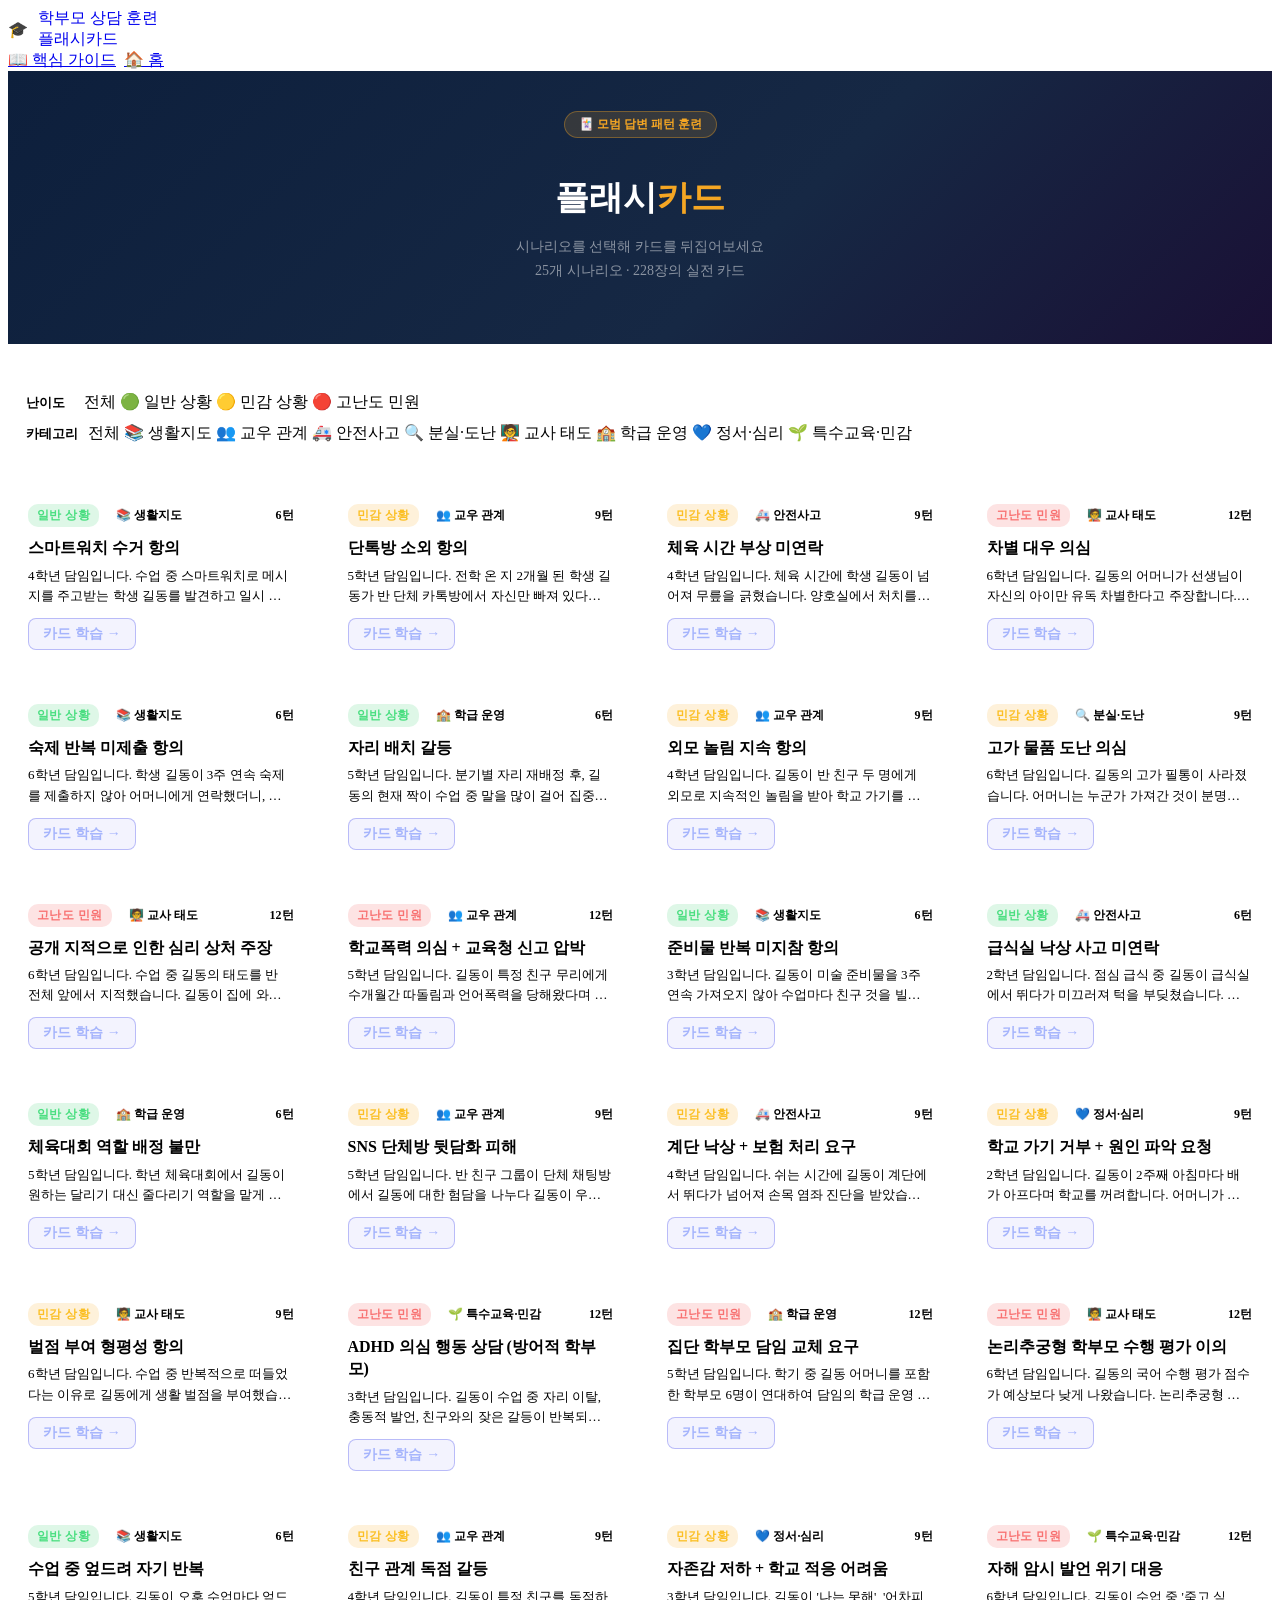
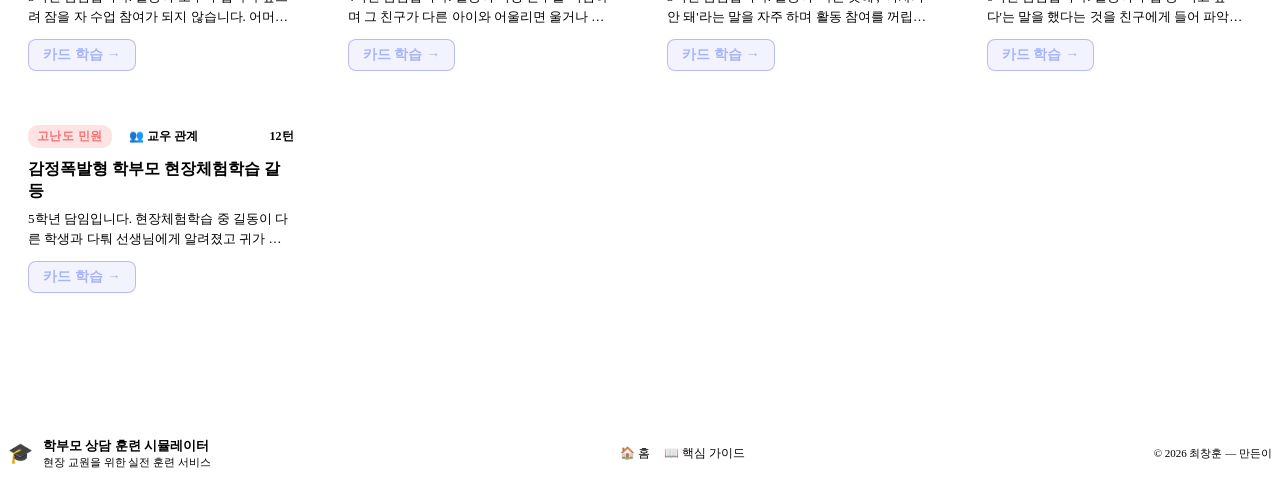
==== commit 47c11d34: "Add files via upload" ====
--- a/flash.html
+++ b/flash.html
@@ -5,628 +5,558 @@
 <meta name="viewport" content="width=device-width, initial-scale=1.0">
 <title>플래시카드 – 학부모 상담 훈련</title>
 <link rel="preconnect" href="https://fonts.googleapis.com">
-<link href="https://fonts.googleapis.com/css2?family=Noto+Serif+KR:wght@400;600;700;900&family=Noto+Sans+KR:wght@300;400;500;700&display=swap" rel="stylesheet">
+<link href="https://fonts.googleapis.com/css2?family=Noto+Serif+KR:wght@400;700;900&family=Noto+Sans+KR:wght@300;400;500;700&display=swap" rel="stylesheet">
+<link rel="stylesheet" href="style.css">
 <style>
-  :root {
-    --navy:   #0f1e35;
-    --navy2:  #162844;
-    --navy3:  #1e3558;
-    --amber:  #f5a623;
-    --amber2: #e8941a;
-    --teal:   #2ec4b6;
-    --cream:  #fdf6ec;
-    --cream2: #f7ede0;
-    --text:   #1a2a3e;
-    --muted:  #5a7080;
-    --border: #d6e0eb;
-    --green:  #27ae60;
-    --yellow: #f39c12;
-    --red:    #e74c3c;
-    --card-shadow: 0 2px 16px rgba(15,30,53,.10);
-    --card-shadow-hover: 0 8px 32px rgba(15,30,53,.18);
-    --radius: 14px;
-  }
-  *, *::before, *::after { box-sizing: border-box; margin: 0; padding: 0; }
-  body {
-    font-family: 'Noto Sans KR', sans-serif;
-    background: var(--cream);
-    color: var(--text);
-    min-height: 100vh;
-    -webkit-font-smoothing: antialiased;
-  }
-
-  /* ── NAV ── */
-  .nav {
-    background: var(--navy);
-    padding: 0 24px;
-    display: flex; align-items: center; justify-content: space-between;
-    height: 60px; position: sticky; top: 0; z-index: 100;
-    box-shadow: 0 2px 12px rgba(0,0,0,.25);
-  }
-  .nav-left { display: flex; align-items: center; gap: 14px; }
-  .back-btn {
-    display: flex; align-items: center; gap: 6px;
-    color: rgba(255,255,255,.6); font-size: 13px; font-weight: 500;
-    text-decoration: none; padding: 6px 12px;
-    border-radius: 8px; border: 1px solid rgba(255,255,255,.15); transition: all .2s;
-  }
-  .back-btn:hover { color: #fff; background: rgba(255,255,255,.1); }
-  .nav-brand { display: flex; align-items: center; gap: 10px; text-decoration: none; }
-  .nav-logo {
-    width: 32px; height: 32px; background: var(--amber);
-    border-radius: 8px; display: flex; align-items: center; justify-content: center; font-size: 17px;
-  }
-  .nav-title-ko { font-family: 'Noto Serif KR',serif; font-weight:700; font-size:15px; color:#fff; }
-  .nav-title-en { font-size:10px; color:rgba(255,255,255,.4); font-weight:300; }
-  .nav-link {
-    padding: 6px 14px; border-radius: 20px; font-size: 13px; font-weight: 500;
-    text-decoration: none; color: rgba(255,255,255,.75);
-    border: 1px solid rgba(255,255,255,.15); transition: all .2s;
-  }
-  .nav-link:hover { background: rgba(255,255,255,.12); color: #fff; }
-  .nav-link.active { background: var(--amber); color: var(--navy); border-color: var(--amber); font-weight: 700; }
-
-  /* ── HERO ── */
-  .hero {
-    background: var(--navy);
-    padding: 48px 24px 56px;
-    text-align: center; position: relative; overflow: hidden;
-  }
-  .hero::before {
-    content: ''; position: absolute; inset: 0;
-    background:
-      radial-gradient(ellipse 50% 60% at 20% 70%, rgba(46,196,182,.1) 0%, transparent 55%),
-      radial-gradient(ellipse 40% 50% at 82% 25%, rgba(245,166,35,.09) 0%, transparent 50%);
-    pointer-events: none;
-  }
-  .hero-badge {
+  /* ── 기본 ── */
+  body { background: var(--bg); }
+
+  /* ── 히어로 ── */
+  .flash-hero {
+    background: linear-gradient(135deg, #0d1f3c 0%, #162844 60%, #1a1035 100%);
+    padding: 40px 20px 48px;
+    text-align: center;
+    border-bottom: 1px solid var(--border);
+  }
+  .flash-hero__badge {
     display: inline-flex; align-items: center; gap: 6px;
     background: rgba(245,166,35,.15); border: 1px solid rgba(245,166,35,.35);
-    color: var(--amber); font-size: 12px; font-weight: 600;
-    padding: 5px 14px; border-radius: 20px; margin-bottom: 18px; letter-spacing: .04em;
-  }
-  .hero h1 {
-    font-family: 'Noto Serif KR', serif;
-    font-size: clamp(22px, 4vw, 36px); font-weight: 900; color: #fff; margin-bottom: 10px;
-  }
-  .hero h1 span { color: var(--amber); }
-  .hero-sub { color: rgba(255,255,255,.55); font-size: 14px; line-height: 1.7; }
-
-  /* ── MAIN ── */
-  .main { max-width: 760px; margin: 0 auto; padding: 36px 20px 60px; }
-
-  /* ── FILTER STRIP ── */
-  .filter-wrap {
-    background: #fff; border-radius: var(--radius);
-    padding: 16px 18px; margin-bottom: 28px;
-    box-shadow: var(--card-shadow);
-    display: flex; flex-wrap: wrap; gap: 12px; align-items: center;
-    justify-content: space-between;
-  }
-  .chips { display: flex; flex-wrap: wrap; gap: 6px; }
-  .chip {
-    padding: 5px 13px; border-radius: 20px; font-size: 12px; font-weight: 600;
-    cursor: pointer; border: 1.5px solid var(--border);
-    background: #fff; color: var(--muted);
-    transition: all .15s; user-select: none;
-  }
-  .chip:hover { border-color: #9bb0c4; color: var(--text); }
-  .chip.active { background: var(--navy); border-color: var(--navy); color: #fff; }
-  .chip.active.green { background: var(--green); border-color: var(--green); }
-  .chip.active.yellow { background: var(--yellow); border-color: var(--yellow); }
-  .chip.active.red { background: var(--red); border-color: var(--red); }
-  .shuffle-btn {
-    display: flex; align-items: center; gap: 6px;
-    background: var(--navy); color: #fff;
-    border: none; border-radius: 8px;
-    padding: 7px 16px; font-size: 13px; font-weight: 600;
-    cursor: pointer; transition: background .15s; font-family: inherit;
-  }
-  .shuffle-btn:hover { background: var(--navy3); }
-
-  /* ── PROGRESS ── */
-  .progress-wrap { margin-bottom: 24px; }
-  .progress-meta {
-    display: flex; justify-content: space-between; align-items: center;
-    margin-bottom: 8px;
-  }
-  .progress-label { font-size: 13px; color: var(--muted); font-weight: 500; }
-  .progress-count { font-size: 13px; font-weight: 700; color: var(--navy); }
-  .progress-bar-bg {
-    width: 100%; height: 6px; background: var(--border);
-    border-radius: 3px; overflow: hidden;
-  }
-  .progress-bar-fill {
-    height: 100%; background: var(--amber);
-    border-radius: 3px; transition: width .4s ease;
-  }
-
-  /* ── CARD SCENE ── */
-  .card-scene {
-    perspective: 1200px;
+    color: #f5a623; font-size: 12px; font-weight: 700;
+    padding: 4px 14px; border-radius: 20px; margin-bottom: 14px;
+  }
+  .flash-hero__title {
+    font-size: clamp(22px,4vw,34px); font-weight: 900;
+    color: #fff; margin-bottom: 8px;
+  }
+  .flash-hero__title span { color: #f5a623; }
+  .flash-hero__sub { color: rgba(255,255,255,.5); font-size: 14px; line-height: 1.7; }
+
+  /* ── 필터 섹션 ── */
+  .filter-section {
+    background: var(--bg2);
+    border: 1px solid var(--border);
+    border-radius: var(--radius);
+    padding: 16px 18px;
     margin-bottom: 24px;
+  }
+  .filter-row { display: flex; align-items: center; gap: 10px; flex-wrap: wrap; margin-bottom: 10px; }
+  .filter-row:last-child { margin-bottom: 0; }
+  .filter-label { font-size: 13px; font-weight: 700; color: var(--txt3); min-width: 48px; }
+
+  /* ── 시나리오 그리드 (메인화면과 동일) ── */
+  .scenario-grid {
+    display: grid;
+    grid-template-columns: repeat(auto-fill, minmax(260px, 1fr));
+    gap: 14px;
+    margin-bottom: 40px;
+  }
+  .scenario-card {
+    background: var(--bg2);
+    border-radius: var(--radius);
+    padding: 20px;
     cursor: pointer;
-  }
+    border: 1.5px solid var(--border);
+    transition: all .18s;
+    position: relative;
+    overflow: hidden;
+  }
+  .scenario-card::before {
+    content: ''; position: absolute;
+    top: 0; left: 0; right: 0; height: 3px;
+  }
+  .scenario-card.green::before  { background: var(--green); }
+  .scenario-card.yellow::before { background: var(--yellow); }
+  .scenario-card.red::before    { background: var(--red); }
+  .scenario-card:hover {
+    transform: translateY(-3px);
+    box-shadow: 0 8px 28px rgba(99,102,241,.15);
+    border-color: var(--indigo);
+  }
+  .scenario-card-top {
+    display: flex; align-items: center; gap: 8px; margin-bottom: 10px;
+  }
+  .scenario-diff-badge {
+    font-size: 12px; font-weight: 700; padding: 3px 9px;
+    border-radius: 10px; letter-spacing: .04em;
+  }
+  .scenario-diff-badge.green  { background: rgba(34,197,94,.15);  color: #4ade80; }
+  .scenario-diff-badge.yellow { background: rgba(245,158,11,.15); color: #fbbf24; }
+  .scenario-diff-badge.red    { background: rgba(239,68,68,.15);  color: #f87171; }
+  .scenario-cat-badge {
+    font-size: 12px; background: rgba(255,255,255,.06);
+    color: var(--txt3); padding: 3px 9px;
+    border-radius: 10px; font-weight: 600;
+  }
+  .scenario-turns {
+    margin-left: auto; font-size: 12px; color: var(--txt3); font-weight: 600;
+  }
+  .scenario-title {
+    font-size: 16px; font-weight: 700; color: var(--txt);
+    margin-bottom: 6px; line-height: 1.4;
+  }
+  .scenario-desc {
+    font-size: 13px; color: var(--txt3); line-height: 1.55;
+    margin-bottom: 12px;
+    display: -webkit-box; -webkit-line-clamp: 2;
+    -webkit-box-orient: vertical; overflow: hidden;
+  }
+  .scenario-start-btn {
+    display: inline-flex; align-items: center; gap: 5px;
+    font-size: 14px; font-weight: 700; color: #a5b4fc;
+    border: 1.5px solid rgba(99,102,241,.4);
+    background: rgba(99,102,241,.08);
+    padding: 6px 14px; border-radius: 8px; cursor: pointer; transition: all .15s;
+  }
+  .scenario-card:hover .scenario-start-btn {
+    background: var(--indigo); color: #fff; border-color: var(--indigo);
+  }
+
+  /* ── 카드 뷰어 모달 ── */
+  .viewer-overlay {
+    display: none; position: fixed; inset: 0;
+    background: rgba(5,12,25,.88);
+    z-index: 200; backdrop-filter: blur(6px);
+    align-items: center; justify-content: center;
+    padding: 20px;
+  }
+  .viewer-overlay.open { display: flex; }
+  .viewer-box {
+    background: var(--bg2);
+    border: 1px solid var(--border);
+    border-radius: var(--radius);
+    width: 100%; max-width: 640px;
+    max-height: 90vh; overflow-y: auto;
+    box-shadow: 0 20px 60px rgba(0,0,0,.5);
+    display: flex; flex-direction: column;
+  }
+
+  /* 뷰어 헤더 */
+  .viewer-header {
+    display: flex; align-items: center; gap: 10px;
+    padding: 14px 18px; border-bottom: 1px solid var(--border);
+    position: sticky; top: 0; background: var(--bg2); z-index: 1;
+    flex-shrink: 0;
+  }
+  .viewer-header__info { flex: 1; min-width: 0; }
+  .viewer-header__title {
+    font-size: 15px; font-weight: 800; color: var(--txt);
+    white-space: nowrap; overflow: hidden; text-overflow: ellipsis;
+  }
+  .viewer-header__meta { font-size: 12px; color: var(--txt3); margin-top: 2px; }
+  .viewer-close {
+    background: transparent; border: 1px solid var(--border);
+    color: var(--txt3); border-radius: 8px;
+    padding: 6px 12px; font-size: 13px; cursor: pointer;
+    flex-shrink: 0; transition: all .15s;
+  }
+  .viewer-close:hover { border-color: var(--red); color: #f87171; }
+
+  /* 진행 바 */
+  .viewer-progress {
+    padding: 10px 18px 0; flex-shrink: 0;
+  }
+  .viewer-progress__meta {
+    display: flex; justify-content: space-between;
+    font-size: 12px; color: var(--txt3); margin-bottom: 6px;
+  }
+  .viewer-progress__bar {
+    height: 4px; background: rgba(255,255,255,.08);
+    border-radius: 2px; overflow: hidden;
+  }
+  .viewer-progress__fill {
+    height: 100%; background: #f5a623;
+    border-radius: 2px; transition: width .4s ease;
+  }
+
+  /* 카드 씬 */
+  .viewer-card-area { padding: 18px; flex: 1; }
+  .card-scene { perspective: 1200px; cursor: pointer; margin-bottom: 14px; }
   .card-inner {
-    position: relative; width: 100%; padding-top: 68%;
+    position: relative; width: 100%; padding-top: 60%;
     transform-style: preserve-3d;
-    transition: transform .55s cubic-bezier(.4,0,.2,1);
+    transition: transform .5s cubic-bezier(.4,0,.2,1);
   }
   .card-inner.flipped { transform: rotateY(180deg); }
   .card-face {
-    position: absolute; inset: 0;
-    border-radius: var(--radius);
-    backface-visibility: hidden;
-    -webkit-backface-visibility: hidden;
+    position: absolute; inset: 0; border-radius: var(--radius);
+    backface-visibility: hidden; -webkit-backface-visibility: hidden;
     display: flex; flex-direction: column;
-    align-items: center; justify-content: center;
-    padding: 24px 28px;
-    box-shadow: var(--card-shadow-hover);
+    align-items: flex-start; justify-content: flex-start;
+    padding: 22px 24px;
+    box-shadow: 0 4px 20px rgba(0,0,0,.25);
   }
   .card-front {
-    background: var(--navy);
-    border: 2px solid rgba(255,255,255,.08);
+    background: linear-gradient(135deg, #162844 0%, #1e3558 100%);
+    border: 1px solid rgba(255,255,255,.08);
   }
   .card-back {
-    background: #fff;
-    border: 2px solid var(--border);
+    background: var(--bg);
+    border: 1px solid rgba(99,102,241,.3);
     transform: rotateY(180deg);
   }
 
-  /* Front content */
-  .card-front-badge {
-    font-size: 11px; font-weight: 700; padding: 4px 12px;
-    border-radius: 20px; letter-spacing: .05em; margin-bottom: 16px;
-  }
-  .card-front-badge.green  { background: rgba(39,174,96,.2);  color: #4ecf80; }
-  .card-front-badge.yellow { background: rgba(243,156,18,.2); color: #f5c24a; }
-  .card-front-badge.red    { background: rgba(231,76,60,.2);  color: #f07060; }
-  .card-front-cat {
+  /* 카드 앞면 */
+  .card-front__top {
+    display: flex; gap: 6px; align-items: center;
+    flex-wrap: wrap; margin-bottom: 14px; width: 100%;
+  }
+  .card-front__turn {
     font-size: 11px; color: rgba(255,255,255,.35);
-    margin-bottom: 18px; letter-spacing: .04em;
-  }
-  .card-front-question {
-    font-family: 'Noto Serif KR', serif;
-    font-size: clamp(16px, 3vw, 22px); font-weight: 700;
-    color: #fff; text-align: center; line-height: 1.5;
-    margin-bottom: 12px;
-  }
-  .card-front-parent {
-    font-size: 13px; color: rgba(255,255,255,.5);
-    text-align: center; line-height: 1.6; font-style: italic;
-    max-width: 85%;
-  }
-  .card-flip-hint {
-    position: absolute; bottom: 14px; right: 18px;
-    font-size: 11px; color: rgba(255,255,255,.25);
-    display: flex; align-items: center; gap: 4px;
-  }
-
-  /* Back content */
-  .card-back-label {
-    font-size: 11px; font-weight: 700; color: var(--teal);
-    letter-spacing: .08em; margin-bottom: 12px;
-  }
-  .card-back-answer {
-    font-size: clamp(14px, 2.5vw, 17px); color: var(--text);
-    text-align: center; line-height: 1.7; margin-bottom: 14px;
-  }
-  .card-back-tags { display: flex; flex-wrap: wrap; gap: 6px; justify-content: center; }
-  .card-back-tag {
-    font-size: 11px; padding: 3px 10px; border-radius: 10px;
-    background: var(--cream2); color: var(--muted); font-weight: 600;
-  }
-  .card-back-flip-hint {
-    position: absolute; bottom: 14px; right: 18px;
-    font-size: 11px; color: var(--muted);
-    display: flex; align-items: center; gap: 4px;
-  }
-
-  /* ── NAV CONTROLS ── */
-  .card-controls {
-    display: flex; align-items: center; justify-content: center;
-    gap: 12px; margin-bottom: 28px;
-  }
-  .ctrl-btn {
-    display: flex; align-items: center; gap: 6px;
-    padding: 10px 22px; border-radius: 10px;
-    font-size: 13px; font-weight: 700; font-family: inherit;
-    cursor: pointer; border: none; transition: all .18s;
-  }
-  .ctrl-btn-prev {
-    background: #fff; color: var(--text);
-    border: 1.5px solid var(--border);
-  }
-  .ctrl-btn-prev:hover { border-color: var(--navy); color: var(--navy); }
-  .ctrl-btn-flip {
-    background: var(--amber); color: var(--navy);
-    min-width: 130px; justify-content: center;
-    box-shadow: 0 3px 12px rgba(245,166,35,.35);
-  }
-  .ctrl-btn-flip:hover { background: var(--amber2); }
-  .ctrl-btn-next {
-    background: var(--navy); color: #fff;
-  }
-  .ctrl-btn-next:hover { background: var(--navy3); }
-  .ctrl-btn:disabled {
-    opacity: .35; cursor: not-allowed;
-    pointer-events: none;
-  }
-
-  /* ── EMPTY / LOADING ── */
+    background: rgba(255,255,255,.07);
+    padding: 2px 9px; border-radius: 20px; margin-left: auto;
+  }
+  .card-front__msg {
+    font-size: 15px; color: #e2e8f0; line-height: 1.75;
+    width: 100%; flex: 1; overflow-y: auto;
+  }
+  .card-front__name {
+    font-size: 11px; color: rgba(255,255,255,.28);
+    margin-top: 10px; align-self: flex-end;
+  }
+  .card-hint {
+    position: absolute; bottom: 12px; right: 14px;
+    font-size: 11px; color: rgba(255,255,255,.2);
+  }
+
+  /* 카드 뒷면 */
+  .card-back__label {
+    font-size: 11px; font-weight: 700; color: var(--green);
+    letter-spacing: .08em; margin-bottom: 10px;
+  }
+  .card-back__answer {
+    font-size: 15px; color: var(--txt); line-height: 1.75;
+    width: 100%; flex: 1; overflow-y: auto; margin-bottom: 10px;
+  }
+  .card-back__tip {
+    font-size: 12px; color: #2ec4b6;
+    background: rgba(46,196,182,.08); border-radius: 8px;
+    padding: 8px 12px; line-height: 1.6; width: 100%;
+  }
+  .card-back__hint {
+    position: absolute; bottom: 12px; right: 14px;
+    font-size: 11px; color: var(--txt3);
+  }
+
+  /* 뷰어 컨트롤 */
+  .viewer-controls {
+    display: flex; align-items: center; gap: 10px;
+    padding: 0 18px 16px; flex-shrink: 0;
+  }
+  .vctrl {
+    flex: 1; padding: 10px; border-radius: 9px;
+    font-size: 14px; font-weight: 700; font-family: inherit;
+    cursor: pointer; border: none; transition: all .15s; text-align: center;
+  }
+  .vctrl-prev { background: rgba(255,255,255,.06); color: var(--txt2); border: 1px solid var(--border); }
+  .vctrl-prev:hover { border-color: var(--indigo); color: var(--txt); }
+  .vctrl-flip { background: #f5a623; color: #0f1e35; font-weight: 800; flex: 1.4; }
+  .vctrl-flip:hover { background: #e8941a; }
+  .vctrl-next { background: var(--indigo); color: #fff; }
+  .vctrl-next:hover { background: var(--purple); }
+  .vctrl:disabled { opacity: .3; cursor: not-allowed; }
+
+  /* ── 빈 상태 ── */
   .state-box {
-    display: flex; flex-direction: column; align-items: center;
-    justify-content: center; padding: 80px 20px; text-align: center;
-  }
-  .state-icon { font-size: 48px; margin-bottom: 14px; }
-  .state-title {
-    font-family: 'Noto Serif KR', serif; font-size: 18px; font-weight: 700;
-    color: var(--text); margin-bottom: 6px;
-  }
-  .state-sub { font-size: 13px; color: var(--muted); line-height: 1.6; }
-  .spinner {
-    width: 36px; height: 36px;
-    border: 3px solid var(--border); border-top-color: var(--navy);
-    border-radius: 50%; animation: spin .7s linear infinite; margin-bottom: 14px;
-  }
-
-  /* ── THUMBNAIL LIST ── */
-  .thumb-section { margin-top: 36px; }
-  .thumb-header {
-    display: flex; align-items: center; justify-content: space-between; margin-bottom: 14px;
-  }
-  .thumb-title {
-    font-family: 'Noto Serif KR', serif; font-size: 16px; font-weight: 700;
-    display: flex; align-items: center; gap: 8px;
-  }
-  .thumb-title::before {
-    content: ''; display: inline-block; width: 4px; height: 18px;
-    background: var(--amber); border-radius: 2px;
-  }
-  .thumb-count { font-size: 13px; color: var(--muted); }
-  .thumb-grid {
-    display: grid; grid-template-columns: repeat(auto-fill, minmax(220px, 1fr)); gap: 10px;
-  }
-  .thumb-card {
-    background: #fff; border-radius: 10px; padding: 14px 16px;
-    box-shadow: var(--card-shadow);
-    cursor: pointer; border: 1.5px solid transparent;
-    transition: all .15s;
-    border-left: 4px solid transparent;
-  }
-  .thumb-card:hover { border-color: var(--border); transform: translateY(-1px); }
-  .thumb-card.active-card { border-color: var(--amber) !important; background: #fffbf0; }
-  .thumb-card.green { border-left-color: var(--green); }
-  .thumb-card.yellow { border-left-color: var(--yellow); }
-  .thumb-card.red { border-left-color: var(--red); }
-  .thumb-top { display: flex; align-items: center; gap: 6px; margin-bottom: 6px; }
-  .thumb-badge {
-    font-size: 10px; font-weight: 700; padding: 2px 7px; border-radius: 8px;
-  }
-  .thumb-badge.green  { background: #e8f8ef; color: #1a8a45; }
-  .thumb-badge.yellow { background: #fef6e4; color: #b07a10; }
-  .thumb-badge.red    { background: #fdecea; color: #c0392b; }
-  .thumb-cat { font-size: 10px; color: var(--muted); }
-  .thumb-q { font-size: 12px; font-weight: 600; color: var(--text); line-height: 1.4; }
-
-  /* ── FOOTER ── */
-  footer { background: var(--navy); padding: 28px 24px; margin-top: 20px; }
-  .footer-inner {
-    max-width: 900px; margin: 0 auto;
-    display: flex; align-items: center; justify-content: space-between; flex-wrap: wrap; gap: 14px;
-  }
-  .footer-brand { display: flex; align-items: center; gap: 10px; }
-  .footer-logo {
-    width: 28px; height: 28px; background: rgba(245,166,35,.25);
-    border-radius: 6px; display: flex; align-items: center; justify-content: center; font-size: 14px;
-  }
-  .footer-name { font-size: 13px; font-weight: 700; color: rgba(255,255,255,.8); }
-  .footer-copy { font-size: 11px; color: rgba(255,255,255,.35); margin-top: 2px; }
-  .footer-links { display: flex; gap: 14px; }
-  .footer-link { font-size: 12px; color: rgba(255,255,255,.45); text-decoration: none; transition: color .15s; }
-  .footer-link:hover { color: var(--amber); }
-  .footer-credit { font-size: 11px; color: rgba(255,255,255,.3); }
-  .footer-credit span { color: var(--amber); }
-
-  @keyframes spin { to { transform: rotate(360deg); } }
-  @keyframes fadeUp { from { opacity:0; transform:translateY(14px); } to { opacity:1; transform:translateY(0); } }
-
-  @media (max-width: 600px) {
-    .card-controls { gap: 8px; }
-    .ctrl-btn { padding: 9px 14px; font-size: 12px; }
-    .ctrl-btn-flip { min-width: 100px; }
-    .thumb-grid { grid-template-columns: 1fr 1fr; }
-    .footer-inner { flex-direction: column; align-items: flex-start; }
-    .nav .nav-link { display: none; }
+    grid-column: 1/-1; padding: 60px 20px; text-align: center;
+  }
+  .state-icon { font-size: 44px; margin-bottom: 12px; }
+  .state-title { font-size: 17px; font-weight: 700; color: var(--txt); margin-bottom: 6px; }
+  .state-sub { font-size: 13px; color: var(--txt3); }
+
+  @media (max-width: 480px) {
+    .scenario-grid { grid-template-columns: 1fr; }
+    .card-face { padding: 16px 18px; }
+    .card-front__msg, .card-back__answer { font-size: 14px; }
   }
 </style>
 </head>
 <body>
 
-<nav class="nav">
-  <div class="nav-left">
-    <a href="index.html" class="back-btn">← 홈</a>
-    <a href="index.html" class="nav-brand">
-      <div class="nav-logo">🎓</div>
+<!-- 헤더 -->
+<header class="site-header">
+  <div class="site-header__inner">
+    <div class="site-header__logo">
+      <a href="index.html" style="display:flex;align-items:center;gap:10px;text-decoration:none;">
+        <div class="site-header__logo-icon">🎓</div>
+        <div>
+          <div class="site-header__title">학부모 상담 훈련</div>
+          <div class="site-header__sub">플래시카드</div>
+        </div>
+      </a>
+    </div>
+    <div style="display:flex;gap:8px;">
+      <a href="guide.html" class="btn btn--ghost btn--sm">📖 핵심 가이드</a>
+      <a href="index.html" class="btn btn--ghost btn--sm">🏠 홈</a>
+    </div>
+  </div>
+</header>
+
+<!-- 히어로 -->
+<div class="flash-hero">
+  <div class="flash-hero__badge">🃏 모범 답변 패턴 훈련</div>
+  <h1 class="flash-hero__title">플래시<span>카드</span></h1>
+  <p class="flash-hero__sub">시나리오를 선택해 카드를 뒤집어보세요<br>25개 시나리오 · 228장의 실전 카드</p>
+</div>
+
+<!-- 메인 -->
+<main class="container" style="padding-top:32px;padding-bottom:60px;">
+
+  <!-- 필터 -->
+  <div class="filter-section">
+    <div class="filter-row">
+      <span class="filter-label">난이도</span>
+      <div class="chips" id="filter-diff">
+        <span class="chip active" data-val="all">전체</span>
+        <span class="chip" data-val="일반"  data-color="green">🟢 일반 상황</span>
+        <span class="chip" data-val="민감"  data-color="yellow">🟡 민감 상황</span>
+        <span class="chip" data-val="고난도" data-color="red">🔴 고난도 민원</span>
+      </div>
+    </div>
+    <div class="filter-row">
+      <span class="filter-label">카테고리</span>
+      <div class="chips" id="filter-cat">
+        <span class="chip active" data-val="all">전체</span>
+        <span class="chip" data-val="생활지도">📚 생활지도</span>
+        <span class="chip" data-val="교우 관계">👥 교우 관계</span>
+        <span class="chip" data-val="안전사고">🚑 안전사고</span>
+        <span class="chip" data-val="분실·도난">🔍 분실·도난</span>
+        <span class="chip" data-val="교사 태도">🧑‍🏫 교사 태도</span>
+        <span class="chip" data-val="학급 운영">🏫 학급 운영</span>
+        <span class="chip" data-val="정서·심리">💙 정서·심리</span>
+        <span class="chip" data-val="특수교육·민감">🌱 특수교육·민감</span>
+      </div>
+    </div>
+  </div>
+
+  <!-- 시나리오 그리드 -->
+  <div class="scenario-grid" id="scenario-grid"></div>
+
+</main>
+
+<!-- 카드 뷰어 모달 -->
+<div class="viewer-overlay" id="viewer-overlay" onclick="handleOverlayClick(event)">
+  <div class="viewer-box" id="viewer-box">
+
+    <!-- 뷰어 헤더 -->
+    <div class="viewer-header">
+      <div class="viewer-header__info">
+        <div class="viewer-header__title" id="viewer-title">—</div>
+        <div class="viewer-header__meta" id="viewer-meta"></div>
+      </div>
+      <button class="viewer-close" onclick="closeViewer()">✕ 닫기</button>
+    </div>
+
+    <!-- 진행 바 -->
+    <div class="viewer-progress">
+      <div class="viewer-progress__meta">
+        <span id="viewer-prog-label">1 / 6턴</span>
+        <span id="viewer-prog-pct">17%</span>
+      </div>
+      <div class="viewer-progress__bar">
+        <div class="viewer-progress__fill" id="viewer-prog-fill" style="width:17%"></div>
+      </div>
+    </div>
+
+    <!-- 카드 -->
+    <div class="viewer-card-area">
+      <div class="card-scene" onclick="flipCard()">
+        <div class="card-inner" id="card-inner">
+
+          <div class="card-face card-front">
+            <div class="card-front__top" id="cf-top"></div>
+            <div class="card-front__msg" id="cf-msg"></div>
+            <div class="card-front__name" id="cf-name"></div>
+            <div class="card-hint">클릭하여 뒤집기 →</div>
+          </div>
+
+          <div class="card-face card-back">
+            <div class="card-back__label">✅ 모범 답변</div>
+            <div class="card-back__answer" id="cb-answer"></div>
+            <div class="card-back__tip" id="cb-tip" style="display:none"></div>
+            <div class="card-back__hint">클릭하여 문제로 →</div>
+          </div>
+
+        </div>
+      </div>
+    </div>
+
+    <!-- 컨트롤 -->
+    <div class="viewer-controls" onclick="event.stopPropagation()">
+      <button class="vctrl vctrl-prev" id="btn-prev" onclick="goPrev()">← 이전</button>
+      <button class="vctrl vctrl-flip" id="btn-flip" onclick="flipCard()">뒤집기 →</button>
+      <button class="vctrl vctrl-next" id="btn-next" onclick="goNext()">다음 →</button>
+    </div>
+
+  </div>
+</div>
+
+<!-- 푸터 -->
+<footer>
+  <div class="container" style="display:flex;align-items:center;justify-content:space-between;flex-wrap:wrap;gap:14px;padding-top:24px;padding-bottom:24px;">
+    <div style="display:flex;align-items:center;gap:10px;">
+      <span style="font-size:20px;">🎓</span>
       <div>
-        <div class="nav-title-ko">학부모 상담 훈련</div>
-        <div class="nav-title-en">Teacher Consultation Trainer</div>
-      </div>
-    </a>
-  </div>
-  <div style="display:flex;gap:8px">
-    <a href="guide.html" class="nav-link">📖 핵심 가이드</a>
-    <a href="flash.html" class="nav-link active">🃏 플래시카드</a>
-  </div>
-</nav>
-
-<section class="hero">
-  <div class="hero-badge">🃏 모범 답변 패턴 훈련</div>
-  <h1>플래시<span>카드</span></h1>
-  <p class="hero-sub">학부모 발언을 보고 모범 답변을 맞춰보세요<br>25개 시나리오 · 228장의 실전 카드</p>
-</section>
-
-<main class="main">
-
-  <!-- Filter -->
-  <div class="filter-wrap">
-    <div class="chips" id="filter-chips">
-      <span class="chip active" data-val="all">전체</span>
-      <span class="chip" data-val="일반" data-color="green">🟢 일반</span>
-      <span class="chip" data-val="민감" data-color="yellow">🟡 민감</span>
-      <span class="chip" data-val="고난도" data-color="red">🔴 고난도</span>
-      <span class="chip" data-val="생활지도">📚 생활지도</span>
-      <span class="chip" data-val="교우 관계">👥 교우 관계</span>
-      <span class="chip" data-val="안전사고">🚑 안전사고</span>
-      <span class="chip" data-val="교사 태도">🧑‍🏫 교사 태도</span>
-      <span class="chip" data-val="분실·도난">🔍 분실·도난</span>
-      <span class="chip" data-val="정서·심리">💙 정서·심리</span>
-      <span class="chip" data-val="특수교육·민감">🌱 특수교육</span>
-      <span class="chip" data-val="학급 운영">🏫 학급 운영</span>
-    </div>
-    <button class="shuffle-btn" id="shuffle-btn">🔀 섞기</button>
-  </div>
-
-  <!-- Progress -->
-  <div class="progress-wrap">
-    <div class="progress-meta">
-      <span class="progress-label" id="progress-label">228장 로드 중…</span>
-      <span class="progress-count" id="progress-count"></span>
-    </div>
-    <div class="progress-bar-bg">
-      <div class="progress-bar-fill" id="progress-bar" style="width:0%"></div>
-    </div>
-  </div>
-
-  <!-- Card -->
-  <div id="card-area">
-    <div class="state-box">
-      <div class="spinner"></div>
-      <div class="state-title">카드를 불러오는 중…</div>
-      <div class="state-sub">잠시만 기다려주세요</div>
-    </div>
-  </div>
-
-  <!-- Controls -->
-  <div class="card-controls" id="card-controls" style="display:none" onclick="event.stopPropagation()">
-    <button class="ctrl-btn ctrl-btn-prev" id="btn-prev">← 이전</button>
-    <button class="ctrl-btn ctrl-btn-flip" id="btn-flip">뒤집기 →</button>
-    <button class="ctrl-btn ctrl-btn-next" id="btn-next">다음 →</button>
-  </div>
-
-  <!-- Thumbnail list -->
-  <div class="thumb-section" id="thumb-section" style="display:none">
-    <div class="thumb-header">
-      <h2 class="thumb-title">전체 카드 목록</h2>
-      <span class="thumb-count" id="thumb-count"></span>
-    </div>
-    <div class="thumb-grid" id="thumb-grid"></div>
-  </div>
-
-</main>
-
-<footer>
-  <div class="footer-inner">
-    <div class="footer-brand">
-      <div class="footer-logo">🎓</div>
-      <div>
-        <div class="footer-name">학부모 상담 훈련 시뮬레이터</div>
-        <div class="footer-copy">현장 교원을 위한 실전 훈련 서비스</div>
-      </div>
-    </div>
-    <div class="footer-links">
-      <a href="index.html" class="footer-link">🏠 홈</a>
-      <a href="guide.html" class="footer-link">📖 핵심 가이드</a>
-      <a href="flash.html" class="footer-link">🃏 플래시카드</a>
-    </div>
-    <div class="footer-credit">© 2026 <span>최창훈</span> — 만든이</div>
+        <div style="font-size:13px;font-weight:700;color:var(--txt2);">학부모 상담 훈련 시뮬레이터</div>
+        <div style="font-size:11px;color:var(--txt3);">현장 교원을 위한 실전 훈련 서비스</div>
+      </div>
+    </div>
+    <div style="display:flex;gap:14px;">
+      <a href="index.html" style="font-size:12px;color:var(--txt3);text-decoration:none;">🏠 홈</a>
+      <a href="guide.html" style="font-size:12px;color:var(--txt3);text-decoration:none;">📖 핵심 가이드</a>
+    </div>
+    <div style="font-size:11px;color:var(--txt3);">© 2026 <span style="color:var(--yellow);">최창훈</span> — 만든이</div>
   </div>
 </footer>
 
 <script>
-// ── 데이터 ──────────────────────────────────────────────────────
-const CARDS = [{"id": "s1_t1", "scenarioId": "s1", "scenarioTitle": "스마트워치 수거 항의", "diff": "일반", "diffLabel": "일반 상황", "color": "green", "cat": "생활지도", "catIcon": "📚", "turnNum": 1, "totalTurns": 6, "parentName": "길동 아버지", "parent": "선생님, 길동 아버지입니다. 스마트워치가 시계인데 왜 빼앗은 거예요? 그건 아이 안전을 위해 채워준 건데, 학교 마음대로 가져가면 어떻게 합니까.", "answer": "아버님, 많이 당황하셨겠네요. 안전 때문에 채워주신 마음 충분히 이해합니다. 수업 중에 메시지를 주고받아서 잠시 보관했는데, 오늘 방과 후 바로 반환해 드리겠습니다.", "tip": "💡 공감 먼저 → 사실 설명 → 즉각적 해결책 순서를 지키세요."}, {"id": "s1_t2", "scenarioId": "s1", "scenarioTitle": "스마트워치 수거 항의", "diff": "일반", "diffLabel": "일반 상황", "color": "green", "cat": "생활지도", "catIcon": "📚", "turnNum": 2, "totalTurns": 6, "parentName": "길동 아버지", "parent": "그래도 연락은 해주셨어야 하는 거 아닌가요? 집에 와서야 알았잖아요.", "answer": "맞습니다, 아버님. 보관 즉시 연락드렸어야 했는데 그러지 못해서 정말 죄송합니다. 앞으로는 이런 상황이 생기면 바로 연락드리겠습니다.", "tip": "💡 학부모의 지적이 맞다면 명확하게 인정하고 사과하세요. 변명보다 사과가 신뢰를 회복합니다."}, {"id": "s1_t3", "scenarioId": "s1", "scenarioTitle": "스마트워치 수거 항의", "diff": "일반", "diffLabel": "일반 상황", "color": "green", "cat": "생활지도", "catIcon": "📚", "turnNum": 3, "totalTurns": 6, "parentName": "길동 아버지", "parent": "앞으로 이런 일이 또 생기면 어떻게 하실 건가요? 아이 물건을 이렇게 가져가는 건 좀 불안하네요.", "answer": "네, 앞으로는 전자기기 관련 상황이 생기면 즉시 아버님께 연락드리겠습니다. 또 길동와도 수업 중 사용 방식에 대해 차분하게 이야기를 나눠보겠습니다. 가정에서도 함께 이야기해 주시면 더 효과적일 것 같습니다.", "tip": "💡 재발 방지 계획과 가정-학교 협력 방안을 함께 제시하세요."}, {"id": "s1_t4", "scenarioId": "s1", "scenarioTitle": "스마트워치 수거 항의", "diff": "일반", "diffLabel": "일반 상황", "color": "green", "cat": "생활지도", "catIcon": "📚", "turnNum": 4, "totalTurns": 6, "parentName": "길동 아버지", "parent": "알겠습니다. 아이한테도 잘 말씀해 주세요.", "answer": "네, 아버님. 오늘 연락해 주셔서 감사합니다. 길동와 편안하게 이야기 나누고 방과 후에 스마트워치 돌려드리겠습니다. 궁금한 점 생기시면 언제든지 연락 주세요.", "tip": "💡 마무리에는 감사 인사와 후속 조치를 명확히 전달하세요."}, {"id": "s1_t5", "scenarioId": "s1", "scenarioTitle": "스마트워치 수거 항의", "diff": "일반", "diffLabel": "일반 상황", "color": "green", "cat": "생활지도", "catIcon": "📚", "turnNum": 5, "totalTurns": 6, "parentName": "길동 아버지", "parent": "그런데 선생님, 학교 규정에 스마트워치에 대한 내용이 따로 있나요? 제가 가정통신문에서 본 기억이 없어서요.", "answer": "좋은 지적입니다, 아버님. 현행 생활규정에는 스마트폰 수거 내용은 있지만 스마트워치가 명확히 명시되어 있지는 않습니다. 이 부분은 학교 차원에서 규정을 보완해야 할 부분이고, 가정에도 사전에 충분히 안내드렸어야 했습니다. 말씀해 주셔서 감사합니다.", "tip": "💡 규정의 미비함을 솔직히 인정하세요. 방어보다 개선 의지를 보이는 것이 신뢰를 높입니다."}, {"id": "s1_t6", "scenarioId": "s1", "scenarioTitle": "스마트워치 수거 항의", "diff": "일반", "diffLabel": "일반 상황", "color": "green", "cat": "생활지도", "catIcon": "📚", "turnNum": 6, "totalTurns": 6, "parentName": "길동 아버지", "parent": "알겠어요. 어쨌든 수업에 방해가 되면 안 된다는 건 저도 알아요. 아이한테 집에서 한번 이야기해볼게요.", "answer": "감사합니다, 아버님. 길동와 방과 후에 조용히 이야기를 나눌게요. 가정에서도 한 말씀 해주시면 아이도 이유를 더 잘 이해할 것 같습니다. 오늘 연락 주셔서 감사했습니다.", "tip": "💡 마무리는 가정·학교 역할 분담을 확인하고, 진심 어린 감사로 끝맺으세요."}, {"id": "s2_t1", "scenarioId": "s2", "scenarioTitle": "단톡방 소외 항의", "diff": "민감", "diffLabel": "민감 상황", "color": "yellow", "cat": "교우 관계", "catIcon": "👥", "turnNum": 1, "totalTurns": 9, "parentName": "길동 어머니", "parent": "선생님, 길동 엄마예요. 애가 어젯밤에 울면서 자기만 반 카톡방에 없다고 하더라고요. 이건 명백한 따돌림 아닌가요? 선생님이 해결해 주셔야 하는 거 아닌가요?", "answer": "어머니, 길동가 많이 속상했겠네요. 그 마음 충분히 이해합니다. 아이들 사이 카톡방은 제가 직접 강제하기 어려운 개인 영역이지만, 내일 길동와 조용히 이야기 나누고 반 아이들 관계를 살펴보겠습니다.", "tip": "💡 공감하되, 교사가 할 수 있는 것과 없는 것을 솔직하게 구분해 설명하세요."}, {"id": "s2_t2", "scenarioId": "s2", "scenarioTitle": "단톡방 소외 항의", "diff": "민감", "diffLabel": "민감 상황", "color": "yellow", "cat": "교우 관계", "catIcon": "👥", "turnNum": 2, "totalTurns": 9, "parentName": "길동 어머니", "parent": "직접 개입이 어렵다고 하시면 저는 어떻게 해야 해요? 애가 소외당하고 있는 게 뻔히 보이는데.", "answer": "어머니의 걱정이 충분히 이해됩니다. 카톡방 자체를 강제할 수는 없지만, 학교에서 길동가 친구들과 자연스럽게 어울릴 기회를 만들겠습니다. 내일 쉬는 시간에 길동와 직접 이야기해서 어떤 부분이 힘든지 먼저 확인해볼게요.", "tip": "💡 '못 한다'는 말 뒤에는 반드시 '할 수 있는 것'을 구체적으로 제시하세요."}, {"id": "s2_t3", "scenarioId": "s2", "scenarioTitle": "단톡방 소외 항의", "diff": "민감", "diffLabel": "민감 상황", "color": "yellow", "cat": "교우 관계", "catIcon": "👥", "turnNum": 3, "totalTurns": 9, "parentName": "길동 어머니", "parent": "그게 효과가 있을까요? 애들이 이미 마음이 멀어진 것 같아서요.", "answer": "전학 온 지 2개월이라 적응하는 시간이 더 필요할 수 있어요. 이번 주 학급 시간에 친구 관계 활동을 진행해서 길동가 자연스럽게 어울릴 기회를 만들겠습니다. 진행 상황을 금요일까지 문자로 알려드리겠습니다.", "tip": "💡 구체적인 날짜와 방법, 후속 연락 시점을 약속하면 학부모의 불안이 줄어듭니다."}, {"id": "s2_t4", "scenarioId": "s2", "scenarioTitle": "단톡방 소외 항의", "diff": "민감", "diffLabel": "민감 상황", "color": "yellow", "cat": "교우 관계", "catIcon": "👥", "turnNum": 4, "totalTurns": 9, "parentName": "길동 어머니", "parent": "그렇게 해주시면 감사하죠. 아이가 학교 가기 싫다고 할 정도로 힘들어하고 있어서요.", "answer": "아이가 그 정도로 힘들어하고 있었군요. 더 빨리 알아차렸어야 했는데 죄송합니다. 길동가 학교에서 안전하고 편안하게 지낼 수 있도록 제가 더 세심하게 살피겠습니다.", "tip": "💡 아이의 심각성을 인정하고, 더 빨리 대응하지 못한 것을 진심으로 사과하세요."}, {"id": "s2_t5", "scenarioId": "s2", "scenarioTitle": "단톡방 소외 항의", "diff": "민감", "diffLabel": "민감 상황", "color": "yellow", "cat": "교우 관계", "catIcon": "👥", "turnNum": 5, "totalTurns": 9, "parentName": "길동 어머니", "parent": "선생님이 신경 써주신다니 감사해요. 아이가 빨리 친구들이랑 잘 지냈으면 좋겠어요.", "answer": "네, 어머니. 길동가 반에서 편안하게 지낼 수 있도록 최선을 다하겠습니다. 이번 주 금요일에 상황을 문자로 알려드릴게요. 먼저 연락해 주셔서 감사합니다.", "tip": "💡 마무리에 약속한 연락 시점을 다시 한번 명확히 확인하세요."}, {"id": "s2_t6", "scenarioId": "s2", "scenarioTitle": "단톡방 소외 항의", "diff": "민감", "diffLabel": "민감 상황", "color": "yellow", "cat": "교우 관계", "catIcon": "👥", "turnNum": 6, "totalTurns": 9, "parentName": "길동 어머니", "parent": "그런데 선생님, 제가 다른 학부모님들께도 이 이야기를 했더니 한 어머니가 길동가 좀 어울리기 어려운 아이 같다고 하더라고요. 그 말이 너무 마음에 걸려요.", "answer": "그 말을 들으셨을 때 많이 속상하셨겠어요. 다른 학부모님의 의견이 아이에 대한 정확한 평가는 아닙니다. 제가 학교에서 길동를 지켜본 바로는 낯선 환경에 적응하는 시간이 조금 더 필요한 아이이지, 어울리기 어려운 아이가 아닙니다.", "tip": "💡 외부의 부정적 평가에 흔들리지 않고 교사로서 아이를 객관적으로 옹호하세요."}, {"id": "s2_t7", "scenarioId": "s2", "scenarioTitle": "단톡방 소외 항의", "diff": "민감", "diffLabel": "민감 상황", "color": "yellow", "cat": "교우 관계", "catIcon": "👥", "turnNum": 7, "totalTurns": 9, "parentName": "길동 어머니", "parent": "그럼 선생님이 보시기에 길동가 학교생활에서 어떤 부분이 특히 어려워 보이나요? 솔직하게 말씀해 주셔도 괜찮아요.", "answer": "솔직하게 말씀드리면, 길동가 먼저 말을 거는 것을 좀 어려워하는 것 같습니다. 쉬는 시간에 혼자 있는 경우가 있어서 저도 의식적으로 짝 활동이나 소그룹 활동에 자연스럽게 참여할 수 있는 기회를 만들어왔습니다. 앞으로도 계속 살피겠습니다.", "tip": "💡 아이의 어려움을 구체적으로 전달하되, 교사가 이미 노력 중인 점도 함께 알려주세요."}, {"id": "s2_t8", "scenarioId": "s2", "scenarioTitle": "단톡방 소외 항의", "diff": "민감", "diffLabel": "민감 상황", "color": "yellow", "cat": "교우 관계", "catIcon": "👥", "turnNum": 8, "totalTurns": 9, "parentName": "길동 어머니", "parent": "솔직하게 말씀해 주셔서 감사해요. 집에서도 친구 사귀는 방법을 좀 연습시켜야겠네요.", "answer": "어머니의 관심이 길동에게 큰 힘이 됩니다. 집에서는 오늘 학교에서 있었던 재미있는 일 하나씩 이야기해보는 것부터 시작하시면 좋을 것 같아요. 아이가 학교 이야기를 편하게 꺼낼 수 있는 분위기가 만들어지면 제가 파악하고 도울 수 있는 폭도 넓어집니다.", "tip": "💡 가정에서 실천 가능한 구체적인 팁을 제안하면 학부모와의 협력 관계가 깊어집니다."}, {"id": "s2_t9", "scenarioId": "s2", "scenarioTitle": "단톡방 소외 항의", "diff": "민감", "diffLabel": "민감 상황", "color": "yellow", "cat": "교우 관계", "catIcon": "👥", "turnNum": 9, "totalTurns": 9, "parentName": "길동 어머니", "parent": "선생님, 혹시 제가 학교에 직접 와서 상담받을 수 있을까요? 전화보다는 직접 이야기하고 싶어서요.", "answer": "물론입니다, 어머니. 언제든지 상담 신청 주시면 시간을 잡겠습니다. 저도 2주에 한 번씩 길동의 적응 상황을 짧게라도 문자로 알려드리겠습니다. 오늘 솔직하게 말씀해 주셔서 감사합니다. 길동가 곧 편안하게 학교생활을 할 수 있을 거라고 믿습니다.", "tip": "💡 대면 상담에 적극 응하고, 정기적인 소통 계획을 제안하며 아이의 성장에 대한 신뢰로 마무리하세요."}, {"id": "s3_t1", "scenarioId": "s3", "scenarioTitle": "체육 시간 부상 미연락", "diff": "민감", "diffLabel": "민감 상황", "color": "yellow", "cat": "안전사고", "catIcon": "🚑", "turnNum": 1, "totalTurns": 9, "parentName": "길동 어머니", "parent": "선생님, 길동 엄마예요. 지금 애 무릎을 보니까 다쳤잖아요. 왜 연락을 안 해주셨어요? 아무리 작은 거라도 다치면 바로 알려주셔야 하는 거 아닌가요?", "answer": "어머니, 많이 놀라셨겠어요. 길동이 체육 시간에 넘어져서 무릎을 긁혔는데 양호실에서 처치받고 정상적으로 수업에 참여했어요. 집에 가면서 말씀드렸어야 했는데 제가 미처 챙기지 못했습니다. 죄송해요.", "tip": "💡 감정 공감 → 사실 설명 → 진심 어린 사과 순서로 시작하세요."}, {"id": "s3_t2", "scenarioId": "s3", "scenarioTitle": "체육 시간 부상 미연락", "diff": "민감", "diffLabel": "민감 상황", "color": "yellow", "cat": "안전사고", "catIcon": "🚑", "turnNum": 2, "totalTurns": 9, "parentName": "길동 어머니", "parent": "그래도 어떻게 연락을 안 해줍니까. 제가 아예 몰랐잖아요.", "answer": "맞습니다, 어머니. 양호실 처치 후 바로 연락드렸어야 했는데 그러지 못해서 다시 한번 죄송합니다. 앞으로는 어떤 작은 부상이라도 즉시 연락드리겠습니다.", "tip": "💡 학부모의 지적을 충분히 인정하고, 앞으로의 약속을 명확히 하세요."}, {"id": "s3_t3", "scenarioId": "s3", "scenarioTitle": "체육 시간 부상 미연락", "diff": "민감", "diffLabel": "민감 상황", "color": "yellow", "cat": "안전사고", "catIcon": "🚑", "turnNum": 3, "totalTurns": 9, "parentName": "길동 어머니", "parent": "길동 상태는 지금 어떤가요? 병원에 가봐야 하는 건 아닌지.", "answer": "양호실에서 확인했을 때는 찰과상으로 처치 후 정상적으로 활동했습니다. 그래도 어머니께서 걱정되신다면 오늘 저녁에 병원에서 확인해 보시는 게 좋겠습니다. 만약 치료가 필요하시면 학교 안전공제회를 통해 의료비 지원을 받으실 수 있으니 필요하시면 제가 안내해 드리겠습니다.", "tip": "💡 학부모가 궁금한 정보를 충분히 제공하고, 실질적 지원 방법까지 안내하세요."}, {"id": "s3_t4", "scenarioId": "s3", "scenarioTitle": "체육 시간 부상 미연락", "diff": "민감", "diffLabel": "민감 상황", "color": "yellow", "cat": "안전사고", "catIcon": "🚑", "turnNum": 4, "totalTurns": 9, "parentName": "길동 어머니", "parent": "앞으로는 이런 일이 생기면 꼭 바로 연락 주세요. 제가 모르고 있으면 너무 불안하거든요.", "answer": "네, 꼭 그렇게 하겠습니다. 앞으로 부상이 생기면 아무리 작은 것도 바로 문자로 알려드리겠습니다. 어머니께서 항상 길동 상태를 파악하실 수 있도록 제가 더 세심하게 소통하겠습니다.", "tip": "💡 구체적인 방법(문자)과 기준(작은 부상도)을 명시해 신뢰를 주세요."}, {"id": "s3_t5", "scenarioId": "s3", "scenarioTitle": "체육 시간 부상 미연락", "diff": "민감", "diffLabel": "민감 상황", "color": "yellow", "cat": "안전사고", "catIcon": "🚑", "turnNum": 5, "totalTurns": 9, "parentName": "길동 어머니", "parent": "감사합니다. 길동이 지금은 크게 아파하지 않으니 다행이에요.", "answer": "다행입니다. 길동이 내일 학교에서 불편함 없이 잘 지내는지 제가 살펴보겠습니다. 혹시 집에서 불편해하면 바로 알려주세요. 먼저 연락해 주셔서 감사합니다.", "tip": "💡 마무리에는 내일 학교에서의 모니터링을 약속해 지속적 관심을 보여주세요."}, {"id": "s3_t6", "scenarioId": "s3", "scenarioTitle": "체육 시간 부상 미연락", "diff": "민감", "diffLabel": "민감 상황", "color": "yellow", "cat": "안전사고", "catIcon": "🚑", "turnNum": 6, "totalTurns": 9, "parentName": "길동 어머니", "parent": "그런데 선생님, 다른 학부모님들도 이런 상황에서 연락을 못 받으신 경우가 있나요? 학교 차원에서 매뉴얼 같은 게 있는 건가요?", "answer": "좋은 질문입니다, 어머니. 학교 안전사고 대응 매뉴얼상 양호실 처치가 필요한 경우 보호자에게 연락하도록 되어 있습니다. 이번에 제가 그 절차를 지키지 못한 것입니다. 앞으로는 매뉴얼대로 처치 즉시 연락드리겠습니다.", "tip": "💡 학교 절차를 정확히 안내하고, 이번에 그 절차를 따르지 못했음을 솔직히 인정하세요."}, {"id": "s3_t7", "scenarioId": "s3", "scenarioTitle": "체육 시간 부상 미연락", "diff": "민감", "diffLabel": "민감 상황", "color": "yellow", "cat": "안전사고", "catIcon": "🚑", "turnNum": 7, "totalTurns": 9, "parentName": "길동 어머니", "parent": "체육 시간에 아이들이 다치는 게 잦은 건 아닌가요? 안전 관리를 더 철저하게 할 방법은 없나요?", "answer": "어머니, 좋은 지적입니다. 체육 시간 전 준비운동을 철저히 하고, 위험한 동작은 제가 직접 시범을 보인 뒤 진행하고 있습니다. 이번 사고처럼 예상치 못한 상황도 있지만, 앞으로는 운동장 상태 점검과 안전 구역 표시를 더 꼼꼼히 확인하겠습니다.", "tip": "💡 현재 하고 있는 안전 조치를 설명하고, 추가 개선 방향을 함께 제시하세요."}, {"id": "s3_t8", "scenarioId": "s3", "scenarioTitle": "체육 시간 부상 미연락", "diff": "민감", "diffLabel": "민감 상황", "color": "yellow", "cat": "안전사고", "catIcon": "🚑", "turnNum": 8, "totalTurns": 9, "parentName": "길동 어머니", "parent": "혹시 길동이 특별히 조심해야 할 신체적인 부분이 있는데 선생님이 알고 계세요? 건강 조사서에 적었던 것 같은데요.", "answer": "네, 길동의 건강 조사서를 확인했고 알고 있습니다. 체육 활동 시 해당 부분을 더욱 주의 깊게 살피겠습니다. 혹시 최근에 변경된 내용이 있으시면 알려주시면 바로 반영하겠습니다.", "tip": "💡 아이의 건강 정보를 파악하고 있음을 확인시켜 주고, 최신 정보 업데이트를 요청하세요."}, {"id": "s3_t9", "scenarioId": "s3", "scenarioTitle": "체육 시간 부상 미연락", "diff": "민감", "diffLabel": "민감 상황", "color": "yellow", "cat": "안전사고", "catIcon": "🚑", "turnNum": 9, "totalTurns": 9, "parentName": "길동 어머니", "parent": "선생님이 꼼꼼하게 챙겨주시는 것 같아서 안심이 돼요. 앞으로 궁금한 게 있으면 편하게 연락해도 될까요?", "answer": "물론입니다, 어머니. 언제든지 문자나 전화로 연락 주세요. 길동의 건강과 안전에 관한 일이라면 아무리 작은 것이라도 함께 챙겨나가면 좋겠습니다. 오늘 이야기해 주셔서 감사합니다.", "tip": "💡 언제든 연락 가능하다는 개방성을 보여주고, 협력 관계를 공고히 하며 마무리하세요."}, {"id": "s4_t1", "scenarioId": "s4", "scenarioTitle": "차별 대우 의심", "diff": "고난도", "diffLabel": "고난도 민원", "color": "red", "cat": "교사 태도", "catIcon": "🧑‍🏫", "turnNum": 1, "totalTurns": 12, "parentName": "길동 어머니", "parent": "선생님, 길동 엄마예요. 솔직히 말씀드릴게요. 우리 아이가 선생님한테 차별받는다고 느끼고 있어요. 다른 아이들이랑 대우가 다르다고요. 이게 사실인지 여쭤보고 싶어서요.", "answer": "어머니, 그렇게 느끼셨다면 많이 속상하셨을 것 같습니다. 길동도 그런 마음을 가지고 있었다면 저도 꼭 확인해 봐야 할 부분이라고 생각합니다. 제가 의도적으로 길동를 차별한 적은 없지만, 길동가 그렇게 느낀 구체적인 상황이 있었는지 먼저 자세히 들어봐도 될까요?", "tip": "💡 즉각 부정하지 말고, 공감 후 구체적 상황을 먼저 파악하려는 자세를 보여주세요."}, {"id": "s4_t2", "scenarioId": "s4", "scenarioTitle": "차별 대우 의심", "diff": "고난도", "diffLabel": "고난도 민원", "color": "red", "cat": "교사 태도", "catIcon": "🧑‍🏫", "turnNum": 2, "totalTurns": 12, "parentName": "길동 어머니", "parent": "아이가 집에 와서 자꾸 말해요. 발표할 때도 자기는 잘 안 시켜주고, 친구들이 떠들 때는 그냥 넘어가는데 자기만 혼난다고요. 그러니까 아이가 선생님이 자기를 싫어한다고 느끼는 것 같아요.", "answer": "길동가 그렇게 느꼈다면 그냥 넘길 일은 아닌 것 같습니다. 말씀해 주신 발표 기회나 생활지도 상황을 제가 다시 돌아보겠습니다. 제가 기억하기로는 발표는 여러 학생에게 기회를 주려고 했고, 생활지도도 특정 학생만을 대상으로 하지 않았습니다. 그래도 길동가 반복해서 그렇게 느꼈다면 제 지도 방식이 길동에게 어떻게 받아들여졌는지 확인해 볼 필요가 있습니다.", "tip": "💡 아이의 감정을 인정하면서도, 객관적 사실을 차분하게 설명하세요."}, {"id": "s4_t3", "scenarioId": "s4", "scenarioTitle": "차별 대우 의심", "diff": "고난도", "diffLabel": "고난도 민원", "color": "red", "cat": "교사 태도", "catIcon": "🧑‍🏫", "turnNum": 3, "totalTurns": 12, "parentName": "길동 어머니", "parent": "선생님은 그렇게 생각하실 수 있겠지만, 아이 입장에서는 다르게 느끼는 거잖아요. 아이가 학교 가기 싫다고까지 말하니까 저도 그냥 넘길 수가 없어요.", "answer": "어머니 말씀처럼 아이가 학교 가기 싫다고까지 말했다면 저도 매우 중요하게 봐야 할 상황입니다. 먼저 길동와 편안하게 이야기해 보면서 어떤 장면에서 서운함을 느꼈는지 확인하겠습니다. 그리고 수업 중 발표 기회나 생활지도 상황도 제가 다시 점검해 보겠습니다.", "tip": "💡 '학교 가기 싫다'는 말의 심각성을 받아들이고, 구체적인 확인 계획을 제시하세요."}, {"id": "s4_t4", "scenarioId": "s4", "scenarioTitle": "차별 대우 의심", "diff": "고난도", "diffLabel": "고난도 민원", "color": "red", "cat": "교사 태도", "catIcon": "🧑‍🏫", "turnNum": 4, "totalTurns": 12, "parentName": "길동 어머니", "parent": "저는 선생님을 탓하려고만 전화드린 건 아니에요. 그런데 아이가 계속 힘들다고 하니까, 선생님이 조금만 더 신경 써주셨으면 좋겠어요.", "answer": "네, 어머니 말씀 충분히 이해합니다. 앞으로 길동가 수업에서 소외감을 느끼지 않도록 발표 기회나 역할 부여를 더 세심하게 살피겠습니다. 생활지도 때도 길동가 억울하게 느끼지 않도록 이유를 분명히 설명하고, 필요하면 따로 불러 차분히 이야기하겠습니다. 이번 주 안에 길동와 한 번 이야기해 보고, 확인한 내용을 어머니께 다시 말씀드리겠습니다.", "tip": "💡 학부모가 원하는 것을 파악하고, 구체적이고 실행 가능한 개선 계획을 제시하세요."}, {"id": "s4_t5", "scenarioId": "s4", "scenarioTitle": "차별 대우 의심", "diff": "고난도", "diffLabel": "고난도 민원", "color": "red", "cat": "교사 태도", "catIcon": "🧑‍🏫", "turnNum": 5, "totalTurns": 12, "parentName": "길동 어머니", "parent": "그렇게 해주시면 좋겠어요. 아이가 선생님이 자기를 싫어한다고 생각하는 게 제일 걱정이에요.", "answer": "길동가 그렇게 느끼고 있었다면 저도 마음이 무겁습니다. 저는 길동를 싫어하거나 차별하려는 마음은 전혀 없습니다. 다만 제 말이나 지도 방식이 길동에게 다르게 받아들여졌을 수 있다는 점은 조심해서 살펴보겠습니다. 길동가 학교에서 안심하고 지낼 수 있도록 제가 더 세심하게 챙기겠습니다.", "tip": "💡 교사로서의 진심을 전달하되, 자기 성찰의 자세를 함께 보여주세요."}, {"id": "s4_t6", "scenarioId": "s4", "scenarioTitle": "차별 대우 의심", "diff": "고난도", "diffLabel": "고난도 민원", "color": "red", "cat": "교사 태도", "catIcon": "🧑‍🏫", "turnNum": 6, "totalTurns": 12, "parentName": "길동 어머니", "parent": "네, 선생님이 그렇게 말씀해 주시니 조금 안심이 됩니다. 아이하고도 잘 이야기해 주세요.", "answer": "네, 어머니. 길동와 이야기할 때 아이가 부담을 느끼지 않도록 조심스럽게 확인하겠습니다. 확인 후에 어머니께 다시 연락드리겠습니다. 말씀해 주셔서 감사합니다.", "tip": "💡 아이를 배려하는 구체적 방법과 후속 연락을 약속하며 마무리하세요."}, {"id": "s4_t7", "scenarioId": "s4", "scenarioTitle": "차별 대우 의심", "diff": "고난도", "diffLabel": "고난도 민원", "color": "red", "cat": "교사 태도", "catIcon": "🧑‍🏫", "turnNum": 7, "totalTurns": 12, "parentName": "길동 어머니", "parent": "솔직히 말씀드리면, 다른 학부모님들한테서도 선생님이 특정 아이들을 편애한다는 말을 들은 적이 있어요. 저한테만 이런 일이 생긴 게 아닐 수도 있다는 거죠.", "answer": "그런 이야기를 들으셨군요. 많이 마음이 불편하셨을 것 같습니다. 다른 학부모님들의 우려도 제가 가볍게 여기지 않겠습니다. 특정 학생을 편애하거나 차별하려는 의도는 없었지만, 제 행동이 그렇게 비칠 수 있다면 저도 더 많이 돌아봐야 할 것 같습니다. 길동뿐 아니라 모든 학생이 공평하게 대우받을 수 있도록 더 세심히 노력하겠습니다.", "tip": "💡 소문에 방어적으로 반응하지 않고, 다른 학부모들의 의견도 진지하게 수용하는 자세를 보여주세요."}, {"id": "s4_t8", "scenarioId": "s4", "scenarioTitle": "차별 대우 의심", "diff": "고난도", "diffLabel": "고난도 민원", "color": "red", "cat": "교사 태도", "catIcon": "🧑‍🏫", "turnNum": 8, "totalTurns": 12, "parentName": "길동 어머니", "parent": "제가 학교에 공식으로 민원을 넣어야 하나 고민이에요. 아이가 계속 힘들다고 하니까요.", "answer": "어머니께서 그런 고민을 하실 정도라면 길동가 얼마나 힘들어하고 있는지 더 진지하게 받아들여야겠습니다. 민원을 제기하실 권리는 언제나 있습니다. 다만 그 전에 저와 직접 이야기를 더 나누시거나, 필요하다면 학교 상담사 선생님과 함께하는 3자 면담을 마련해 드릴 수 있습니다. 어떤 방식이 도움이 될지 어머니가 선택해 주세요.", "tip": "💡 민원 제기를 막거나 방어하지 않고, 더 나은 해결 방법을 함께 찾으려는 자세를 보여주세요."}, {"id": "s4_t9", "scenarioId": "s4", "scenarioTitle": "차별 대우 의심", "diff": "고난도", "diffLabel": "고난도 민원", "color": "red", "cat": "교사 태도", "catIcon": "🧑‍🏫", "turnNum": 9, "totalTurns": 12, "parentName": "길동 어머니", "parent": "민원이 들어가면 선생님 입장에서도 불편하실 것 같아서 제가 망설이고 있어요. 하지만 아이 문제니까 어쩔 수 없는 것 같기도 하고요.", "answer": "어머니, 저를 배려해 주시는 마음 감사합니다. 하지만 길동가 학교에서 행복하게 지내는 것이 저의 불편함보다 훨씬 더 중요합니다. 어머니께서 어떤 방식으로 해결하려 하시든 저는 성실하게 협력하겠습니다.", "tip": "💡 학부모의 배려에 감사하되, 아이를 최우선에 두는 교사의 가치관을 분명히 전달하세요."}, {"id": "s4_t10", "scenarioId": "s4", "scenarioTitle": "차별 대우 의심", "diff": "고난도", "diffLabel": "고난도 민원", "color": "red", "cat": "교사 태도", "catIcon": "🧑‍🏫", "turnNum": 10, "totalTurns": 12, "parentName": "길동 어머니", "parent": "그럼 어떤 구체적인 변화가 있을지 제가 어떻게 확인할 수 있을까요?", "answer": "이번 주 안에 길동와 이야기를 나누고, 다음 주 중으로 어머니께 전화드려 상황을 공유하겠습니다. 그 후에도 2주에 한 번씩 짧게라도 길동의 상황을 알려드리겠습니다. 만약 제가 전달드린 내용과 길동가 집에서 이야기하는 내용이 다르다면 바로 연락 주세요.", "tip": "💡 구체적인 확인 일정과 소통 방식을 약속하면 학부모의 불안이 크게 줄어듭니다."}, {"id": "s4_t11", "scenarioId": "s4", "scenarioTitle": "차별 대우 의심", "diff": "고난도", "diffLabel": "고난도 민원", "color": "red", "cat": "교사 태도", "catIcon": "🧑‍🏫", "turnNum": 11, "totalTurns": 12, "parentName": "길동 어머니", "parent": "길동가 선생님한테 직접 말하기는 많이 힘들어할 것 같아요. 아이가 부담을 느끼지 않도록 해주실 수 있나요?", "answer": "충분히 이해합니다. 길동에게 먼저 다가갈 때는 직접적으로 물어보기보다 자연스러운 대화 중에 이야기를 들을 수 있도록 하겠습니다. 1대1로 차분하게 이야기할 수 있는 시간과 공간을 만들어 아이가 편하게 이야기할 수 있게 배려하겠습니다.", "tip": "💡 아이의 심리적 안전감을 위한 구체적인 접근 방식을 설명하세요."}, {"id": "s4_t12", "scenarioId": "s4", "scenarioTitle": "차별 대우 의심", "diff": "고난도", "diffLabel": "고난도 민원", "color": "red", "cat": "교사 태도", "catIcon": "🧑‍🏫", "turnNum": 12, "totalTurns": 12, "parentName": "길동 어머니", "parent": "네, 선생님. 오늘 솔직하게 이야기 나눠서 좋았어요. 저도 집에서 길동한테 선생님에 대해 긍정적으로 이야기해볼게요.", "answer": "어머니, 감사합니다. 오늘 이렇게 직접 말씀해 주신 덕분에 저도 많이 돌아볼 수 있었습니다. 길동가 학교에서 안심하고 지낼 수 있도록 최선을 다하겠습니다. 가정에서의 따뜻한 지지가 아이에게 큰 힘이 될 것입니다. 언제든지 연락 주세요.", "tip": "💡 학부모의 협력에 진심으로 감사하고, 가정의 역할을 격려하며 긍정적으로 마무리하세요."}, {"id": "s5_t1", "scenarioId": "s5", "scenarioTitle": "숙제 반복 미제출 항의", "diff": "일반", "diffLabel": "일반 상황", "color": "green", "cat": "생활지도", "catIcon": "📚", "turnNum": 1, "totalTurns": 6, "parentName": "길동 어머니", "parent": "선생님, 길동 엄마예요. 숙제를 못 냈다고 하셨는데, 솔직히 숙제가 너무 많은 거 아닌가요? 학원도 다니고 집에 오면 너무 지쳐해요.", "answer": "어머니, 연락 주셔서 감사합니다. 길동이가 많이 지쳐 있었군요, 충분히 이해합니다. 3주간 미제출이 이어져 걱정이 되어 연락드렸는데, 집에서 어떤 상황인지 조금 더 말씀해 주시겠어요?", "tip": "💡 학부모의 불만을 먼저 공감하고, 사실 확인은 부드럽게 시작하세요."}, {"id": "s5_t2", "scenarioId": "s5", "scenarioTitle": "숙제 반복 미제출 항의", "diff": "일반", "diffLabel": "일반 상황", "color": "green", "cat": "생활지도", "catIcon": "📚", "turnNum": 2, "totalTurns": 6, "parentName": "길동 어머니", "parent": "학원 끝나고 오면 너무 힘들다고 해요. 그런데 또 숙제까지 해야 하니까요.", "answer": "학원과 학교 숙제가 겹치면 정말 힘들 수 있어요. 제가 드리는 숙제는 주 3회, 수학 5문제와 독서 기록 한 편인데, 혹시 이 부분이 부담스러우셨나요?", "tip": "💡 숙제 내용을 구체적으로 설명해 오해를 줄이세요."}, {"id": "s5_t3", "scenarioId": "s5", "scenarioTitle": "숙제 반복 미제출 항의", "diff": "일반", "diffLabel": "일반 상황", "color": "green", "cat": "생활지도", "catIcon": "📚", "turnNum": 3, "totalTurns": 6, "parentName": "길동 어머니", "parent": "그래도 좀 줄여주실 수 있나요? 아이가 너무 힘들어해요.", "answer": "네, 길동이 상황을 고려해서 당분간 수학 문제를 3문제로 줄여보겠습니다. 다만 독서 기록은 언어 발달에 도움이 되어서 유지하면 좋겠습니다. 길동이와도 직접 이야기해서 어떤 부분이 어려운지 파악해 볼게요.", "tip": "💡 합리적인 요구는 수용하되, 교육적 근거를 함께 설명하세요."}, {"id": "s5_t4", "scenarioId": "s5", "scenarioTitle": "숙제 반복 미제출 항의", "diff": "일반", "diffLabel": "일반 상황", "color": "green", "cat": "생활지도", "catIcon": "📚", "turnNum": 4, "totalTurns": 6, "parentName": "길동 어머니", "parent": "그렇게 해주시면 감사하죠. 근데 선생님, 숙제를 못 냈다고 반 앞에서 지적하지는 않으시죠?", "answer": "물론입니다, 어머니. 숙제 미제출은 반 앞에서 공개적으로 지적하지 않고 항상 개별적으로 이야기를 나눕니다. 길동이가 그런 경험을 했다고 느꼈다면 저도 더 세심하게 살피겠습니다.", "tip": "💡 학부모의 걱정을 명확히 해소하고, 지도 방식을 투명하게 알려주세요."}, {"id": "s5_t5", "scenarioId": "s5", "scenarioTitle": "숙제 반복 미제출 항의", "diff": "일반", "diffLabel": "일반 상황", "color": "green", "cat": "생활지도", "catIcon": "📚", "turnNum": 5, "totalTurns": 6, "parentName": "길동 어머니", "parent": "미제출이 계속되면 성적에 영향이 있나요?", "answer": "좋은 질문입니다. 현재 숙제는 형성 평가 성격이라 성적에 직접 반영되지 않습니다. 다만 수업 내용 복습이 되기 때문에 단원 평가 점수와는 간접적으로 연관될 수 있습니다. 꾸준히 해온다면 분명 도움이 됩니다.", "tip": "💡 성적과의 관계를 명확하고 솔직하게 안내하세요."}, {"id": "s5_t6", "scenarioId": "s5", "scenarioTitle": "숙제 반복 미제출 항의", "diff": "일반", "diffLabel": "일반 상황", "color": "green", "cat": "생활지도", "catIcon": "📚", "turnNum": 6, "totalTurns": 6, "parentName": "길동 어머니", "parent": "선생님이 자세히 설명해 주시니 이해가 되네요. 앞으로 잘 부탁드려요.", "answer": "감사합니다, 어머니. 길동이가 부담 없이 학교생활을 즐길 수 있도록 저도 함께 노력하겠습니다. 변화가 생기면 문자로 알려드리겠습니다. 먼저 연락 주셔서 감사했습니다.", "tip": "💡 마무리에 후속 소통 계획을 제안해 신뢰를 마무리하세요."}, {"id": "s6_t1", "scenarioId": "s6", "scenarioTitle": "자리 배치 갈등", "diff": "일반", "diffLabel": "일반 상황", "color": "green", "cat": "학급 운영", "catIcon": "🏫", "turnNum": 1, "totalTurns": 6, "parentName": "길동 어머니", "parent": "선생님, 길동 엄마예요. 자리 바꾼 뒤로 짝이 너무 산만해서 수업에 집중을 못 하겠다고 하더라고요. 자리를 다시 바꿔주실 수 있나요?", "answer": "어머니, 연락 주셔서 감사합니다. 길동이가 집중하기 힘들다고 했군요, 많이 걱정되셨겠어요. 구체적으로 어떤 상황이 있었는지 말씀해 주시면 제가 자리 배정을 다시 살펴보겠습니다.", "tip": "💡 즉각 수용도 거부도 하지 말고 상황 파악을 먼저 하세요."}, {"id": "s6_t2", "scenarioId": "s6", "scenarioTitle": "자리 배치 갈등", "diff": "일반", "diffLabel": "일반 상황", "color": "green", "cat": "학급 운영", "catIcon": "🏫", "turnNum": 2, "totalTurns": 6, "parentName": "길동 어머니", "parent": "짝이 자꾸 말을 걸고 장난을 친대요. 길동이는 집중하고 싶은데 계속 방해받는다고요.", "answer": "그렇군요. 수업 중 반복적인 방해가 있었다면 길동이 입장에서 정말 힘들었겠어요. 오늘 수업 시간에 직접 관찰하고, 두 아이 모두와 개별적으로 이야기를 나눠볼게요.", "tip": "💡 즉시 확인하겠다는 약속이 학부모의 불안을 줄입니다."}, {"id": "s6_t3", "scenarioId": "s6", "scenarioTitle": "자리 배치 갈등", "diff": "일반", "diffLabel": "일반 상황", "color": "green", "cat": "학급 운영", "catIcon": "🏫", "turnNum": 3, "totalTurns": 6, "parentName": "길동 어머니", "parent": "말씀만 하시면 뭐가 달라지나요? 그냥 자리를 바꿔주시면 안 되나요?", "answer": "어머니 마음 충분히 이해합니다. 다만 자리 변경은 반 전체 균형을 고려해야 해서 신중하게 결정해야 합니다. 오늘 상황을 확인한 뒤 필요하다면 목요일까지 조정하겠습니다. 결과를 목요일에 문자로 알려드리겠습니다.", "tip": "💡 즉각 변경이 어려운 이유를 설명하고, 구체적 시일과 연락을 약속하세요."}, {"id": "s6_t4", "scenarioId": "s6", "scenarioTitle": "자리 배치 갈등", "diff": "일반", "diffLabel": "일반 상황", "color": "green", "cat": "학급 운영", "catIcon": "🏫", "turnNum": 4, "totalTurns": 6, "parentName": "길동 어머니", "parent": "그 짝 아이도 문제가 있는 거 아닌가요? 다른 학부모님들도 비슷한 말씀을 하시던데요.", "answer": "특정 학생에 대한 평가를 드리기는 어렵지만, 수업 분위기에 문제가 있다면 학급 차원에서 제가 해결해야 할 부분입니다. 확인 후 필요하면 자리 전체를 재배치하는 방향도 검토하겠습니다.", "tip": "💡 타 학생 평가는 피하되, 학급 운영자로서 대응 의지를 보이세요."}, {"id": "s6_t5", "scenarioId": "s6", "scenarioTitle": "자리 배치 갈등", "diff": "일반", "diffLabel": "일반 상황", "color": "green", "cat": "학급 운영", "catIcon": "🏫", "turnNum": 5, "totalTurns": 6, "parentName": "길동 어머니", "parent": "알겠어요. 그럼 목요일까지 연락 주시는 거죠?", "answer": "네, 어머니. 목요일까지 길동이 상황과 자리 조정 여부를 문자로 알려드리겠습니다. 그 사이에 길동이가 불편해한다면 바로 연락 주세요.", "tip": "💡 약속한 날짜를 재확인하고 중간 연락 창구도 열어두세요."}, {"id": "s6_t6", "scenarioId": "s6", "scenarioTitle": "자리 배치 갈등", "diff": "일반", "diffLabel": "일반 상황", "color": "green", "cat": "학급 운영", "catIcon": "🏫", "turnNum": 6, "totalTurns": 6, "parentName": "길동 어머니", "parent": "네, 감사합니다. 선생님이 확인해 주신다니 믿음이 가요.", "answer": "감사합니다, 어머니. 길동이가 편안하게 수업에 집중할 수 있는 환경을 만드는 것이 저의 역할입니다. 목요일에 꼭 연락드리겠습니다.", "tip": "💡 마무리에 교사의 역할을 명확히 하고 약속을 한 번 더 확인하세요."}, {"id": "s7_t1", "scenarioId": "s7", "scenarioTitle": "외모 놀림 지속 항의", "diff": "민감", "diffLabel": "민감 상황", "color": "yellow", "cat": "교우 관계", "catIcon": "👥", "turnNum": 1, "totalTurns": 9, "parentName": "길동 어머니", "parent": "선생님, 길동 엄마예요. 우리 애가 반에서 외모 때문에 계속 놀림을 받는다고 했어요. 이건 학교폭력 아닌가요? 선생님은 왜 모르고 계셨던 거예요?", "answer": "어머니, 길동이가 그런 일을 겪고 있었군요. 얼마나 속상하셨을지 충분히 이해합니다. 제가 더 일찍 알아차렸어야 했는데 정말 죄송합니다. 구체적으로 어떤 상황이 있었는지 말씀해 주시면 내일 바로 확인하겠습니다.", "tip": "💡 학부모의 분노를 먼저 공감하고, 빠르게 대응하지 못한 것에 진심으로 사과하세요."}, {"id": "s7_t2", "scenarioId": "s7", "scenarioTitle": "외모 놀림 지속 항의", "diff": "민감", "diffLabel": "민감 상황", "color": "yellow", "cat": "교우 관계", "catIcon": "👥", "turnNum": 2, "totalTurns": 9, "parentName": "길동 어머니", "parent": "특정 애 두 명이 길동이 외모를 흉내 내고 놀린다고 하던데요. 이건 처벌해야 하는 거 아닌가요?", "answer": "네, 지속적인 외모 놀림은 절대 가볍게 볼 수 없습니다. 내일 해당 학생들과 개별 면담을 진행하고 정확한 상황을 파악하겠습니다. 학교폭력 해당 여부도 포함해서 검토한 뒤 결과를 알려드리겠습니다.", "tip": "💡 학교폭력 가능성을 열어두고 조사 의지를 명확히 하세요."}, {"id": "s7_t3", "scenarioId": "s7", "scenarioTitle": "외모 놀림 지속 항의", "diff": "민감", "diffLabel": "민감 상황", "color": "yellow", "cat": "교우 관계", "catIcon": "👥", "turnNum": 3, "totalTurns": 9, "parentName": "길동 어머니", "parent": "길동이가 요즘 학교 가기 싫다고 하는데, 당장 어떻게 해주실 건가요?", "answer": "길동이가 학교를 두려워하게 됐다면 정말 심각한 상황입니다. 내일 길동이와 먼저 이야기를 나누어 아이가 교실에서 안전하다고 느낄 수 있도록 하겠습니다. 담임으로서 당분간 더 주의 깊게 살피겠습니다.", "tip": "💡 피해 학생의 심리 안전을 최우선으로 다루고 있다는 것을 보여주세요."}, {"id": "s7_t4", "scenarioId": "s7", "scenarioTitle": "외모 놀림 지속 항의", "diff": "민감", "diffLabel": "민감 상황", "color": "yellow", "cat": "교우 관계", "catIcon": "👥", "turnNum": 4, "totalTurns": 9, "parentName": "길동 어머니", "parent": "놀린 애들 부모한테도 연락하실 거예요?", "answer": "네, 사실 관계를 확인한 후 해당 학생 보호자에게도 연락드려야 합니다. 단, 먼저 확인을 마친 뒤 진행해야 효과적으로 해결할 수 있습니다. 이번 주 금요일까지 상황을 정리해서 어머니께 알려드리겠습니다.", "tip": "💡 상대 학부모 연락 계획도 공유하되, 사실 확인이 우선임을 설명하세요."}, {"id": "s7_t5", "scenarioId": "s7", "scenarioTitle": "외모 놀림 지속 항의", "diff": "민감", "diffLabel": "민감 상황", "color": "yellow", "cat": "교우 관계", "catIcon": "👥", "turnNum": 5, "totalTurns": 9, "parentName": "길동 어머니", "parent": "선생님, 솔직히 담임이 이런 상황을 몰랐다는 게 좀 실망스러워요.", "answer": "어머니, 그 말씀이 맞습니다. 아이들 사이에서 일어나는 일을 더 빨리 파악하지 못한 것은 제 책임입니다. 앞으로는 쉬는 시간과 점심시간에 더 자주 관찰하고, 길동이와도 정기적으로 이야기를 나누겠습니다.", "tip": "💡 비판을 방어하지 말고 솔직히 인정한 후 구체적 개선 방안을 제시하세요."}, {"id": "s7_t6", "scenarioId": "s7", "scenarioTitle": "외모 놀림 지속 항의", "diff": "민감", "diffLabel": "민감 상황", "color": "yellow", "cat": "교우 관계", "catIcon": "👥", "turnNum": 6, "totalTurns": 9, "parentName": "길동 어머니", "parent": "그래도 선생님이 이렇게 적극적으로 대응해 주시니 다행이에요. 길동이한테도 뭔가 해주실 수 있을까요?", "answer": "물론입니다. 길동이에게 이런 상황에서 대처하는 방법과 언제든 선생님에게 말할 수 있다는 것을 알려주겠습니다. 필요하다면 학교 상담 선생님과의 연계도 검토해보겠습니다.", "tip": "💡 피해 학생에 대한 직접 지원 방안을 구체적으로 제시하세요."}, {"id": "s7_t7", "scenarioId": "s7", "scenarioTitle": "외모 놀림 지속 항의", "diff": "민감", "diffLabel": "민감 상황", "color": "yellow", "cat": "교우 관계", "catIcon": "👥", "turnNum": 7, "totalTurns": 9, "parentName": "길동 어머니", "parent": "상담 선생님 연계는 좋은 것 같아요. 그런데 놀린 아이들에게 어떤 조치를 취하실 건가요?", "answer": "면담을 통해 행동의 잘못을 명확히 인식시키고 진심 어린 사과를 이끌어내는 것이 우선입니다. 반복되거나 고의적인 경우에는 학교 차원의 공식 절차가 진행될 수 있음도 알려주겠습니다.", "tip": "💡 가해 학생 조치 방향과 절차를 구체적으로 설명하세요."}, {"id": "s7_t8", "scenarioId": "s7", "scenarioTitle": "외모 놀림 지속 항의", "diff": "민감", "diffLabel": "민감 상황", "color": "yellow", "cat": "교우 관계", "catIcon": "👥", "turnNum": 8, "totalTurns": 9, "parentName": "길동 어머니", "parent": "공식 절차라면 학교폭력위원회 같은 건가요?", "answer": "네, 지속성·고의성·피해 정도에 따라 학교폭력대책심의위원회 개최 여부를 검토하게 됩니다. 내일 확인 후 필요성이 있다면 학교폭력 담당 선생님과 함께 어머니께 안내드리겠습니다.", "tip": "💡 공식 절차를 정확하게 안내하고, 단독 결정이 아님을 명확히 하세요."}, {"id": "s7_t9", "scenarioId": "s7", "scenarioTitle": "외모 놀림 지속 항의", "diff": "민감", "diffLabel": "민감 상황", "color": "yellow", "cat": "교우 관계", "catIcon": "👥", "turnNum": 9, "totalTurns": 9, "parentName": "길동 어머니", "parent": "네, 알겠습니다. 선생님, 빠르게 처리해 주세요.", "answer": "네, 어머니. 길동이의 학교생활이 빠르게 회복될 수 있도록 최선을 다하겠습니다. 내일 면담 후 금요일까지 꼭 연락드리겠습니다. 오늘 용기 내어 연락 주셔서 감사합니다.", "tip": "💡 마무리는 구체적 일정 재확인과 진심 어린 감사로 끝맺으세요."}, {"id": "s8_t1", "scenarioId": "s8", "scenarioTitle": "고가 물품 도난 의심", "diff": "민감", "diffLabel": "민감 상황", "color": "yellow", "cat": "분실·도난", "catIcon": "🔍", "turnNum": 1, "totalTurns": 9, "parentName": "길동 어머니", "parent": "선생님, 길동이 필통이 없어졌어요. 5만 원짜리인데, 그냥 잃어버린 게 아니에요. 누가 가져간 거예요. 당장 찾아주세요.", "answer": "어머니, 정말 속상하셨겠어요. 소중한 물건이 없어졌으니 얼마나 당황하셨을지 충분히 이해합니다. 오늘 교실과 주변을 꼼꼼히 살펴보고, 길동이에게도 마지막으로 사용한 장소를 확인해보겠습니다.", "tip": "💡 공감 먼저, 즉시 확인을 약속하되 '도난 단정'은 피하세요."}, {"id": "s8_t2", "scenarioId": "s8", "scenarioTitle": "고가 물품 도난 의심", "diff": "민감", "diffLabel": "민감 상황", "color": "yellow", "cat": "분실·도난", "catIcon": "🔍", "turnNum": 2, "totalTurns": 9, "parentName": "길동 어머니", "parent": "분명히 누가 가져간 거예요. 아이가 아침에 가방에 있었다고 했거든요.", "answer": "네, 아침에 있었다면 당일 교실에서 없어진 것이군요. 쉬는 시간과 점심시간 동선을 길동이와 함께 확인하고, 교실 구석구석도 다시 살펴보겠습니다. 오늘 안으로 결과를 알려드리겠습니다.", "tip": "💡 단정보다 체계적 확인 절차를 먼저 밟는 것이 중요합니다."}, {"id": "s8_t3", "scenarioId": "s8", "scenarioTitle": "고가 물품 도난 의심", "diff": "민감", "diffLabel": "민감 상황", "color": "yellow", "cat": "분실·도난", "catIcon": "🔍", "turnNum": 3, "totalTurns": 9, "parentName": "길동 어머니", "parent": "혹시 CCTV 확인할 수 있나요?", "answer": "CCTV 확인은 교장 선생님 결재가 필요한 공식 절차입니다. 먼저 교실 내 확인을 마친 뒤, 필요하다면 절차에 따라 요청하겠습니다. 내일까지 교실 확인 후 CCTV 확인 필요 여부를 판단해 안내드리겠습니다.", "tip": "💡 CCTV 요구에는 공식 절차를 안내하고 단계적으로 접근하세요."}, {"id": "s8_t4", "scenarioId": "s8", "scenarioTitle": "고가 물품 도난 의심", "diff": "민감", "diffLabel": "민감 상황", "color": "yellow", "cat": "분실·도난", "catIcon": "🔍", "turnNum": 4, "totalTurns": 9, "parentName": "길동 어머니", "parent": "애들한테 물어보시면 안 되나요? 다 같이 있었을 텐데요.", "answer": "반 전체에 한꺼번에 물어보면 자칫 억울한 학생이 지목될 수 있습니다. 대신 길동이 주변에 있던 친구 몇 명에게 개별적으로 부드럽게 여쭤보는 방식으로 진행하겠습니다.", "tip": "💡 집단 추궁의 위험성을 설명하고 신중한 개별 확인 방법을 제안하세요."}, {"id": "s8_t5", "scenarioId": "s8", "scenarioTitle": "고가 물품 도난 의심", "diff": "민감", "diffLabel": "민감 상황", "color": "yellow", "cat": "분실·도난", "catIcon": "🔍", "turnNum": 5, "totalTurns": 9, "parentName": "길동 어머니", "parent": "그렇게 해서 찾을 수 있을까요? 너무 답답하네요.", "answer": "어머니의 답답한 마음 충분히 이해합니다. 빨리 해결하고 싶은 마음은 저도 같습니다. 잘못된 방법으로 진행하면 억울한 학생이 생길 수 있어서 신중하게 접근하고 있습니다. 오늘 저녁에 확인 결과를 문자로 보내드리겠습니다.", "tip": "💡 신중한 접근의 이유를 설명하고 구체적인 연락 시간을 약속하세요."}, {"id": "s8_t6", "scenarioId": "s8", "scenarioTitle": "고가 물품 도난 의심", "diff": "민감", "diffLabel": "민감 상황", "color": "yellow", "cat": "분실·도난", "catIcon": "🔍", "turnNum": 6, "totalTurns": 9, "parentName": "길동 어머니", "parent": "만약 못 찾으면 어떻게 되나요? 학교에서 배상해 주나요?", "answer": "도난이 확인될 경우 학교안전공제회를 통한 보상 절차가 있습니다. 다만 먼저 도난 사실이 확인되어야 절차가 진행됩니다. 확인 결과에 따라 절차를 안내드리겠습니다.", "tip": "💡 배상 가능성을 공식 절차와 함께 정확하게 안내하세요."}, {"id": "s8_t7", "scenarioId": "s8", "scenarioTitle": "고가 물품 도난 의심", "diff": "민감", "diffLabel": "민감 상황", "color": "yellow", "cat": "분실·도난", "catIcon": "🔍", "turnNum": 7, "totalTurns": 9, "parentName": "길동 어머니", "parent": "선생님, 솔직히 교실 관리가 안 된 거 아닌가요?", "answer": "어머니의 말씀이 이해됩니다. 교실 내 물건 분실이 발생한 것에 대해 저도 더 세심하게 관리하지 못한 부분이 있습니다. 앞으로는 귀중품은 가방 깊숙이 보관하도록 안내를 강화하겠습니다.", "tip": "💡 교실 관리 책임을 인정하되 개선 방향을 함께 제시하세요."}, {"id": "s8_t8", "scenarioId": "s8", "scenarioTitle": "고가 물품 도난 의심", "diff": "민감", "diffLabel": "민감 상황", "color": "yellow", "cat": "분실·도난", "catIcon": "🔍", "turnNum": 8, "totalTurns": 9, "parentName": "길동 어머니", "parent": "길동이가 너무 속상해해요. 선생님이 위로해 주실 수 있을까요?", "answer": "네, 내일 길동이와 따로 시간을 내어 이야기를 나누겠습니다. 물건 때문에 많이 속상했을 텐데, 선생님이 함께 해결하려 노력하고 있다는 것을 직접 전해주겠습니다.", "tip": "💡 피해 학생에 대한 정서적 지원도 명확히 약속하세요."}, {"id": "s8_t9", "scenarioId": "s8", "scenarioTitle": "고가 물품 도난 의심", "diff": "민감", "diffLabel": "민감 상황", "color": "yellow", "cat": "분실·도난", "catIcon": "🔍", "turnNum": 9, "totalTurns": 9, "parentName": "길동 어머니", "parent": "알겠습니다. 오늘 저녁에 연락 기다릴게요.", "answer": "네, 어머니. 오늘 저녁 확인 결과를 문자로 보내드리겠습니다. 길동이가 빨리 마음을 추스를 수 있도록 최선을 다하겠습니다. 연락 주셔서 감사합니다.", "tip": "💡 약속한 연락을 재확인하고 아이 회복에 초점을 맞춰 마무리하세요."}, {"id": "s9_t1", "scenarioId": "s9", "scenarioTitle": "공개 지적으로 인한 심리 상처 주장", "diff": "고난도", "diffLabel": "고난도 민원", "color": "red", "cat": "교사 태도", "catIcon": "🧑‍🏫", "turnNum": 1, "totalTurns": 12, "parentName": "길동 어머니", "parent": "선생님, 오늘 수업 중에 반 애들 다 보는 앞에서 우리 아이를 망신 주셨다고요? 길동이가 집에 와서 눈물을 흘렸어요. 어떻게 그럴 수 있으세요?", "answer": "어머니, 길동이가 많이 속상했군요. 그 마음이 충분히 이해됩니다. 오늘 지도 과정에서 길동이가 상처를 받았다면 정말 안타깝습니다. 어떤 말을 전해줬는지 조금 더 말씀해 주시겠어요?", "tip": "💡 방어하기 전에 아이의 감정을 먼저 인정하고 상황을 파악하려는 자세를 보이세요."}, {"id": "s9_t2", "scenarioId": "s9", "scenarioTitle": "공개 지적으로 인한 심리 상처 주장", "diff": "고난도", "diffLabel": "고난도 민원", "color": "red", "cat": "교사 태도", "catIcon": "🧑‍🏫", "turnNum": 2, "totalTurns": 12, "parentName": "길동 어머니", "parent": "반 애들 앞에서 '길동이, 또 딴짓이야? 왜 이렇게 집중을 못 해?'라고 했다고요. 이게 교육인가요?", "answer": "길동이가 그렇게 느꼈다면, 제 말이 의도와 다르게 상처로 전달된 것 같습니다. 수업 집중을 돕기 위한 의도였지만, 반 앞에서 그런 표현을 사용한 것이 길동이를 위축시켰을 수 있습니다. 그 부분은 제가 더 신중했어야 했습니다.", "tip": "💡 의도를 설명하되 방법이 잘못되었음을 인정하세요. 의도와 결과는 다를 수 있습니다."}, {"id": "s9_t3", "scenarioId": "s9", "scenarioTitle": "공개 지적으로 인한 심리 상처 주장", "diff": "고난도", "diffLabel": "고난도 민원", "color": "red", "cat": "교사 태도", "catIcon": "🧑‍🏫", "turnNum": 3, "totalTurns": 12, "parentName": "길동 어머니", "parent": "아이가 학교 가기 싫다고 하는데, 선생님이 책임지실 수 있어요?", "answer": "길동이가 학교 가기를 두려워하게 되었다면 정말 심각하게 받아들여야 할 상황입니다. 내일 길동이와 개별적으로 이야기를 나누어 마음이 어떤지 직접 확인하겠습니다. 길동이가 교실에서 다시 편안함을 느낄 수 있도록 최선을 다하겠습니다.", "tip": "💡 아이의 학교 거부 신호를 심각하게 받아들이고 즉각 대응을 약속하세요."}, {"id": "s9_t4", "scenarioId": "s9", "scenarioTitle": "공개 지적으로 인한 심리 상처 주장", "diff": "고난도", "diffLabel": "고난도 민원", "color": "red", "cat": "교사 태도", "catIcon": "🧑‍🏫", "turnNum": 4, "totalTurns": 12, "parentName": "길동 어머니", "parent": "앞으로 우리 아이를 반 앞에서 절대 지적하지 않겠다고 약속해 주실 수 있나요?", "answer": "네, 어머니. 앞으로 길동이를 지도할 때는 반드시 개인적으로 이야기를 나누겠습니다. 다른 학생들 앞에서 공개 지적하는 방식은 쓰지 않겠습니다. 이 부분은 확실히 약속드릴 수 있습니다.", "tip": "💡 명확하게 약속할 수 있는 부분은 확실히 약속하세요."}, {"id": "s9_t5", "scenarioId": "s9", "scenarioTitle": "공개 지적으로 인한 심리 상처 주장", "diff": "고난도", "diffLabel": "고난도 민원", "color": "red", "cat": "교사 태도", "catIcon": "🧑‍🏫", "turnNum": 5, "totalTurns": 12, "parentName": "길동 어머니", "parent": "그런데 길동이가 원래부터 산만한 것도 아니거든요. 혹시 다른 이유가 있는 건 아닌가요?", "answer": "좋은 지적입니다, 어머니. 최근 길동이가 수업 집중에 어려움을 보이는 것은 사실입니다. 혹시 가정에서 변화나 스트레스 요인이 있었나요? 학교에서도 다른 부분에서 힘든 점이 있는지 내일 면담에서 파악해 보겠습니다.", "tip": "💡 문제의 원인을 다각도로 살피고 가정과 협력하려는 자세를 보이세요."}, {"id": "s9_t6", "scenarioId": "s9", "scenarioTitle": "공개 지적으로 인한 심리 상처 주장", "diff": "고난도", "diffLabel": "고난도 민원", "color": "red", "cat": "교사 태도", "catIcon": "🧑‍🏫", "turnNum": 6, "totalTurns": 12, "parentName": "길동 어머니", "parent": "선생님, 솔직히 우리 아이만 그런 식으로 지적받는 것 같아요.", "answer": "어머니께서 그렇게 느끼셨다면 충분히 불안하셨겠어요. 의도적으로 특정 학생만을 지적하지는 않습니다만, 제 지도 방식이 길동이에게 반복적으로 상처로 받아들여지고 있다면 방법을 바꿔야 합니다. 이 부분을 진지하게 검토하겠습니다.", "tip": "💡 차별 의혹에는 방어하지 않고, 인식된 결과를 중심으로 개선 의지를 보이세요."}, {"id": "s9_t7", "scenarioId": "s9", "scenarioTitle": "공개 지적으로 인한 심리 상처 주장", "diff": "고난도", "diffLabel": "고난도 민원", "color": "red", "cat": "교사 태도", "catIcon": "🧑‍🏫", "turnNum": 7, "totalTurns": 12, "parentName": "길동 어머니", "parent": "다른 학부모님들도 비슷한 이야기를 하시던 것 같아요.", "answer": "그런 이야기를 들으셨군요. 다른 학부모님들도 같은 걱정을 하고 계신다면 더 심각하게 받아들여야 할 것 같습니다. 필요하다면 학교 차원에서 공식 상담도 신청하실 수 있습니다. 저도 제 지도 방식을 스스로 돌아보겠습니다.", "tip": "💡 집단적 불만 제기에는 공식 창구를 안내하고 자기 성찰 의지를 보이세요."}, {"id": "s9_t8", "scenarioId": "s9", "scenarioTitle": "공개 지적으로 인한 심리 상처 주장", "diff": "고난도", "diffLabel": "고난도 민원", "color": "red", "cat": "교사 태도", "catIcon": "🧑‍🏫", "turnNum": 8, "totalTurns": 12, "parentName": "길동 어머니", "parent": "공식 상담이라면 교장 선생님께 말씀드리는 건가요?", "answer": "네, 교장 선생님이나 교감 선생님께 공식 상담을 신청하실 수 있습니다. 저도 이 문제를 교장 선생님께 직접 보고하겠습니다. 어머니의 우려를 학교 전체가 함께 살펴볼 필요가 있습니다.", "tip": "💡 공식 절차를 막지 말고 오히려 적극 안내하세요. 그것이 신뢰를 높입니다."}, {"id": "s9_t9", "scenarioId": "s9", "scenarioTitle": "공개 지적으로 인한 심리 상처 주장", "diff": "고난도", "diffLabel": "고난도 민원", "color": "red", "cat": "교사 태도", "catIcon": "🧑‍🏫", "turnNum": 9, "totalTurns": 12, "parentName": "길동 어머니", "parent": "선생님이 직접 교장 선생님께 보고하시겠다고요? 그건 좀 의외인데요.", "answer": "어머니, 제 지도 방식으로 아이가 상처를 받았다면 학교 차원에서도 함께 다뤄져야 할 문제입니다. 숨기거나 방어하기보다 투명하게 공유하는 것이 맞다고 생각합니다.", "tip": "💡 투명한 자기 보고는 방어적 태도보다 훨씬 강한 신뢰를 만듭니다."}, {"id": "s9_t10", "scenarioId": "s9", "scenarioTitle": "공개 지적으로 인한 심리 상처 주장", "diff": "고난도", "diffLabel": "고난도 민원", "color": "red", "cat": "교사 태도", "catIcon": "🧑‍🏫", "turnNum": 10, "totalTurns": 12, "parentName": "길동 어머니", "parent": "선생님이 나쁜 뜻은 아니었을 거라는 건 알아요. 그냥 방법이 문제였던 거겠죠.", "answer": "감사합니다, 어머니. 나쁜 뜻은 없었지만 방법이 아이에게 상처가 됐다면 그 결과에 책임을 져야 한다고 생각합니다. 앞으로는 반드시 개별 지도 방식으로 바꾸겠습니다.", "tip": "💡 의도와 결과를 분리하고 결과에 대한 책임을 인정하는 자세가 신뢰를 회복시킵니다."}, {"id": "s9_t11", "scenarioId": "s9", "scenarioTitle": "공개 지적으로 인한 심리 상처 주장", "diff": "고난도", "diffLabel": "고난도 민원", "color": "red", "cat": "교사 태도", "catIcon": "🧑‍🏫", "turnNum": 11, "totalTurns": 12, "parentName": "길동 어머니", "parent": "길동이한테도 사과해 주실 수 있나요?", "answer": "물론입니다. 내일 길동이와 면담할 때 진심으로 사과하겠습니다. 선생님이 더 좋은 방법으로 도와줄 수 있었는데 그러지 못해서 미안하다고 직접 전하겠습니다.", "tip": "💡 학생에 대한 직접 사과는 관계 회복에 매우 효과적입니다."}, {"id": "s9_t12", "scenarioId": "s9", "scenarioTitle": "공개 지적으로 인한 심리 상처 주장", "diff": "고난도", "diffLabel": "고난도 민원", "color": "red", "cat": "교사 태도", "catIcon": "🧑‍🏫", "turnNum": 12, "totalTurns": 12, "parentName": "길동 어머니", "parent": "알겠어요. 선생님을 믿어볼게요. 앞으로 잘 부탁드려요.", "answer": "어머니, 솔직하게 말씀해 주셔서 정말 감사합니다. 길동이가 학교에서 존중받는다는 느낌을 갖고 생활할 수 있도록 제가 먼저 바뀌겠습니다. 내일 면담 결과를 문자로 알려드리겠습니다.", "tip": "💡 마지막은 감사와 함께 구체적 변화 약속과 후속 연락으로 마무리하세요."}, {"id": "s10_t1", "scenarioId": "s10", "scenarioTitle": "학교폭력 의심 + 교육청 신고 압박", "diff": "고난도", "diffLabel": "고난도 민원", "color": "red", "cat": "교우 관계", "catIcon": "👥", "turnNum": 1, "totalTurns": 12, "parentName": "길동 어머니", "parent": "선생님, 우리 길동이가 몇 달째 같은 아이들한테 계속 무시당하고 욕을 먹고 있어요. 이건 명백한 학교폭력이에요. 선생님은 지금까지 뭘 하신 거예요?", "answer": "어머니, 먼저 길동이가 그런 일을 겪어왔다는 것, 그리고 어머니께서 얼마나 힘드셨을지 충분히 이해합니다. 몇 달이라는 기간 동안 제가 더 빨리 알아차렸어야 했는데 정말 죄송합니다. 구체적으로 어떤 상황이 있었는지 자세히 말씀해 주시면 내일 바로 공식적인 확인 절차를 시작하겠습니다.", "tip": "💡 분노한 학부모에게는 방어 없이 공감과 진심 어린 사과를 먼저 하세요."}, {"id": "s10_t2", "scenarioId": "s10", "scenarioTitle": "학교폭력 의심 + 교육청 신고 압박", "diff": "고난도", "diffLabel": "고난도 민원", "color": "red", "cat": "교우 관계", "catIcon": "👥", "turnNum": 2, "totalTurns": 12, "parentName": "길동 어머니", "parent": "담임 혼자 해결 못 하면 교육청에 신고할 거예요. 각오하세요.", "answer": "어머니, 교육청에 신고하실 권리가 있고 그 절차를 막을 수 없습니다. 그리고 신고하지 않으셔도 이 상황은 이미 학교 차원에서 공식 대응이 필요합니다. 내일 교장 선생님께 보고하고 학교폭력 담당 선생님과 함께 처리하겠습니다.", "tip": "💡 교육청 신고를 막으려 하지 마세요. 오히려 학교 공식 절차를 먼저 제안하세요."}, {"id": "s10_t3", "scenarioId": "s10", "scenarioTitle": "학교폭력 의심 + 교육청 신고 압박", "diff": "고난도", "diffLabel": "고난도 민원", "color": "red", "cat": "교우 관계", "catIcon": "👥", "turnNum": 3, "totalTurns": 12, "parentName": "길동 어머니", "parent": "학교폭력 담당 선생님이요? 그냥 담임이 처리하면 안 되나요?", "answer": "학교폭력 사안은 담임 혼자 처리하는 것보다 전담 기구를 통해 공정하게 처리하는 것이 길동이를 더 잘 보호할 수 있습니다. 학교폭력 전담 선생님, 상담 선생님, 교장 선생님이 함께 공식 사안 조사를 진행하게 됩니다.", "tip": "💡 공식 절차가 학생을 더 잘 보호한다는 점을 설명하세요."}, {"id": "s10_t4", "scenarioId": "s10", "scenarioTitle": "학교폭력 의심 + 교육청 신고 압박", "diff": "고난도", "diffLabel": "고난도 민원", "color": "red", "cat": "교우 관계", "catIcon": "👥", "turnNum": 4, "totalTurns": 12, "parentName": "길동 어머니", "parent": "조사는 얼마나 걸리나요? 그 사이에 길동이는 계속 그 아이들이랑 있어야 하나요?", "answer": "가장 먼저 할 일은 길동이의 안전 확보입니다. 내일부터 자리 배치와 쉬는 시간 동선을 조정해서 해당 학생들과 접촉을 최소화하겠습니다. 공식 조사는 보통 2주 이내에 진행됩니다.", "tip": "💡 피해 학생의 즉각적 안전 조치를 먼저 말하세요. 그것이 학부모의 가장 큰 걱정입니다."}, {"id": "s10_t5", "scenarioId": "s10", "scenarioTitle": "학교폭력 의심 + 교육청 신고 압박", "diff": "고난도", "diffLabel": "고난도 민원", "color": "red", "cat": "교우 관계", "catIcon": "👥", "turnNum": 5, "totalTurns": 12, "parentName": "길동 어머니", "parent": "2주요? 너무 길지 않나요? 그 사이에 또 무슨 일이 생기면요?", "answer": "어머니의 걱정 충분히 이해합니다. 조사 기간 중에도 매일 길동이의 상황을 확인하고 이상이 있으면 바로 연락드리겠습니다. 문자로 매일 상황을 공유하겠습니다.", "tip": "💡 기다리는 기간 동안에도 소통이 끊기지 않는다는 것을 약속하세요."}, {"id": "s10_t6", "scenarioId": "s10", "scenarioTitle": "학교폭력 의심 + 교육청 신고 압박", "diff": "고난도", "diffLabel": "고난도 민원", "color": "red", "cat": "교우 관계", "catIcon": "👥", "turnNum": 6, "totalTurns": 12, "parentName": "길동 어머니", "parent": "가해 학생 부모들한테도 연락이 가나요?", "answer": "네, 학교폭력 사안으로 처리되면 가해 학생 보호자에게도 공식 통보가 이루어집니다. 이 과정은 담임이 아니라 학교폭력 전담 기구에서 공식으로 진행합니다.", "tip": "💡 가해 학생 보호자 통보 절차도 명확하게 설명하세요."}, {"id": "s10_t7", "scenarioId": "s10", "scenarioTitle": "학교폭력 의심 + 교육청 신고 압박", "diff": "고난도", "diffLabel": "고난도 민원", "color": "red", "cat": "교우 관계", "catIcon": "👥", "turnNum": 7, "totalTurns": 12, "parentName": "길동 어머니", "parent": "가해 학생들이 보복할 수도 있지 않나요?", "answer": "보복 문제는 매우 중요합니다. 사안 처리 기간 중 보복 행위가 발생하면 추가 조치가 이루어집니다. 또한 길동이에게도 이상한 상황이 생기면 즉시 선생님이나 신뢰할 수 있는 어른에게 알리도록 지도하겠습니다.", "tip": "💡 보복 위험에 대한 예방 조치를 구체적으로 설명하세요."}, {"id": "s10_t8", "scenarioId": "s10", "scenarioTitle": "학교폭력 의심 + 교육청 신고 압박", "diff": "고난도", "diffLabel": "고난도 민원", "color": "red", "cat": "교우 관계", "catIcon": "👥", "turnNum": 8, "totalTurns": 12, "parentName": "길동 어머니", "parent": "길동이가 원인 제공을 한 부분도 있다는 말은 하지 말아주세요.", "answer": "네, 어머니. 학교폭력 상황에서 피해 학생의 행동을 원인으로 돌리는 것은 적절하지 않습니다. 저도 그런 관점으로 접근하지 않겠습니다. 길동이가 어떤 행동을 했더라도 지속적인 폭력과 따돌림은 정당화될 수 없습니다.", "tip": "💡 피해자 비난 프레임을 명확히 거부하는 것이 신뢰를 높입니다."}, {"id": "s10_t9", "scenarioId": "s10", "scenarioTitle": "학교폭력 의심 + 교육청 신고 압박", "diff": "고난도", "diffLabel": "고난도 민원", "color": "red", "cat": "교우 관계", "catIcon": "👥", "turnNum": 9, "totalTurns": 12, "parentName": "길동 어머니", "parent": "그건 감사해요. 그런데 길동이가 상담을 받을 수 있나요?", "answer": "물론입니다. 학교 상담 선생님과의 연계를 즉시 진행하겠습니다. 필요한 경우 Wee클래스나 지역 교육지원청 Wee센터의 외부 상담도 연결해 드릴 수 있습니다.", "tip": "💡 심리 지원 자원을 구체적으로 안내하세요. 막연한 지원 약속보다 구체적 기관명이 신뢰를 줍니다."}, {"id": "s10_t10", "scenarioId": "s10", "scenarioTitle": "학교폭력 의심 + 교육청 신고 압박", "diff": "고난도", "diffLabel": "고난도 민원", "color": "red", "cat": "교우 관계", "catIcon": "👥", "turnNum": 10, "totalTurns": 12, "parentName": "길동 어머니", "parent": "Wee클래스요? 그게 뭔가요?", "answer": "Wee클래스는 학교 내 학생 상담 전문 공간입니다. 학교 상담 선생님이 운영하며, 길동이가 안전하게 감정을 풀고 대처 방법을 배울 수 있는 곳입니다. 내일 바로 연계 신청을 도와드리겠습니다.", "tip": "💡 학부모가 모르는 지원 자원을 친절하게 설명하면 신뢰가 높아집니다."}, {"id": "s10_t11", "scenarioId": "s10", "scenarioTitle": "학교폭력 의심 + 교육청 신고 압박", "diff": "고난도", "diffLabel": "고난도 민원", "color": "red", "cat": "교우 관계", "catIcon": "👥", "turnNum": 11, "totalTurns": 12, "parentName": "길동 어머니", "parent": "그래도 교육청 신고는 제 선택이니까요.", "answer": "네, 어머니의 권리입니다. 학교 공식 처리와 교육청 신고는 동시에 진행될 수 있고, 어느 경로든 길동이 보호가 목적이라면 저도 적극 협조하겠습니다. 어머니가 어떤 결정을 하시든 저는 길동이 편에서 최선을 다하겠습니다.", "tip": "💡 교육청 신고를 막으려 하지 말고 어떤 경로든 아이 보호에 집중하세요."}, {"id": "s10_t12", "scenarioId": "s10", "scenarioTitle": "학교폭력 의심 + 교육청 신고 압박", "diff": "고난도", "diffLabel": "고난도 민원", "color": "red", "cat": "교우 관계", "catIcon": "👥", "turnNum": 12, "totalTurns": 12, "parentName": "길동 어머니", "parent": "선생님이 이렇게까지 말씀해 주시니 조금 안심이 되네요. 일단 학교 절차를 믿어보겠습니다.", "answer": "감사합니다, 어머니. 내일 교장 선생님 보고, 자리 조정, 길동이 면담을 바로 시작하겠습니다. 진행 상황은 매일 문자로 알려드리겠습니다. 용기 내어 말씀해 주셔서 정말 감사합니다.", "tip": "💡 마무리는 내일 할 일을 구체적으로 나열하고 매일 소통을 약속하세요."}, {"id": "s11_t1", "scenarioId": "s11", "scenarioTitle": "준비물 반복 미지참 항의", "diff": "일반", "diffLabel": "일반 상황", "color": "green", "cat": "생활지도", "catIcon": "📚", "turnNum": 1, "totalTurns": 6, "parentName": "길동 어머니", "parent": "선생님, 길동 엄마예요. 미술 준비물 때문에 전화 드렸는데요. 미리 알려주셨나요? 저는 통보를 제대로 못 받은 것 같아서요.", "answer": "어머니, 연락 주셔서 감사합니다. 지난달 27일 알림장과 학급 단체 문자로 안내를 드렸는데, 혹시 못 받으셨나요? 길동이가 3주째 준비물을 못 가져와서 저도 걱정이 됐습니다.", "tip": "💡 안내한 사실을 구체적으로 언급하되, 방어가 아닌 확인하는 톤을 유지하세요."}, {"id": "s11_t2", "scenarioId": "s11", "scenarioTitle": "준비물 반복 미지참 항의", "diff": "일반", "diffLabel": "일반 상황", "color": "green", "cat": "생활지도", "catIcon": "📚", "turnNum": 2, "totalTurns": 6, "parentName": "길동 어머니", "parent": "알림장에 있었나요? 솔직히 그 날짜는 기억이 안 나는데, 조금 더 여유 있게 알려주셨으면 좋겠어요.", "answer": "맞습니다, 어머니. 일주일 전 안내가 더 좋았을 텐데 3일 전 통보였습니다. 바쁘신 와중에 준비가 쉽지 않으셨겠어요. 앞으로는 최소 1주일 전에 안내드리겠습니다.", "tip": "💡 준비 기간이 짧았다는 점을 솔직히 인정하고 개선 약속을 하세요."}, {"id": "s11_t3", "scenarioId": "s11", "scenarioTitle": "준비물 반복 미지참 항의", "diff": "일반", "diffLabel": "일반 상황", "color": "green", "cat": "생활지도", "catIcon": "📚", "turnNum": 3, "totalTurns": 6, "parentName": "길동 어머니", "parent": "다른 아이들은 다 가져오던데, 우리 아이만 빠진 게 좀 창피하지 않았을까요?", "answer": "길동이 입장에서 많이 불편하고 속상했겠지요. 제가 준비물을 잊은 학생들을 좀 더 세심하게 챙겼어야 했습니다. 앞으로는 준비물 수업 전날 길동이에게 한 번 더 확인해 주겠습니다.", "tip": "💡 아이의 감정에 공감하고, 교사가 할 수 있는 추가 지원을 제안하세요."}, {"id": "s11_t4", "scenarioId": "s11", "scenarioTitle": "준비물 반복 미지참 항의", "diff": "일반", "diffLabel": "일반 상황", "color": "green", "cat": "생활지도", "catIcon": "📚", "turnNum": 4, "totalTurns": 6, "parentName": "길동 어머니", "parent": "앞으로는 문자 말고 가정통신문도 같이 주시면 안 될까요?", "answer": "좋은 제안입니다, 어머니. 중요한 준비물은 문자와 알림장 외에 가정통신문으로도 안내하겠습니다. 이번 달 안에 미술 준비물 목록도 미리 드리겠습니다.", "tip": "💡 합리적인 제안은 적극 수용하고 구체적인 실행 계획을 말하세요."}, {"id": "s11_t5", "scenarioId": "s11", "scenarioTitle": "준비물 반복 미지참 항의", "diff": "일반", "diffLabel": "일반 상황", "color": "green", "cat": "생활지도", "catIcon": "📚", "turnNum": 5, "totalTurns": 6, "parentName": "길동 어머니", "parent": "준비물을 못 가져오면 점수나 수업 참여에 불이익이 있나요?", "answer": "준비물 미지참으로 점수에 직접 불이익을 주지는 않습니다. 다만 수업 참여 기회가 줄어들어 학습에 영향이 생길 수 있어서, 부족할 경우 학교 비품으로 보충해 드리고 있습니다.", "tip": "💡 학부모의 걱정을 정확한 사실로 해소해 주세요."}, {"id": "s11_t6", "scenarioId": "s11", "scenarioTitle": "준비물 반복 미지참 항의", "diff": "일반", "diffLabel": "일반 상황", "color": "green", "cat": "생활지도", "catIcon": "📚", "turnNum": 6, "totalTurns": 6, "parentName": "길동 어머니", "parent": "알겠어요. 앞으로는 제가 더 꼼꼼히 확인할게요.", "answer": "감사합니다, 어머니. 저도 안내를 더 일찍 드리도록 하겠습니다. 다음 미술 수업 준비물은 이번 주 안에 가정통신문으로 미리 보내드리겠습니다. 연락 주셔서 감사했습니다.", "tip": "💡 가정과 학교가 함께 협력하는 분위기로 마무리하세요."}, {"id": "s12_t1", "scenarioId": "s12", "scenarioTitle": "급식실 낙상 사고 미연락", "diff": "일반", "diffLabel": "일반 상황", "color": "green", "cat": "안전사고", "catIcon": "🚑", "turnNum": 1, "totalTurns": 6, "parentName": "길동 어머니", "parent": "선생님, 길동이 턱에 멍이 들어서 왔어요. 급식실에서 넘어졌다고 하던데, 왜 연락을 안 해주셨어요?", "answer": "어머니, 많이 놀라셨겠어요. 오늘 점심에 길동이가 급식실에서 미끄러져 턱을 부딪쳤습니다. 양호 선생님께서 확인하셨고 이상 없다고 하셔서 수업에 참여했는데, 귀가 전에 연락드렸어야 했는데 그러지 못해 정말 죄송합니다.", "tip": "💡 사실을 명확히 전달하고, 연락 누락에 대해 진심으로 사과하세요."}, {"id": "s12_t2", "scenarioId": "s12", "scenarioTitle": "급식실 낙상 사고 미연락", "diff": "일반", "diffLabel": "일반 상황", "color": "green", "cat": "안전사고", "catIcon": "🚑", "turnNum": 2, "totalTurns": 6, "parentName": "길동 어머니", "parent": "양호 처치를 받았으면 그때 바로 연락 주셨어야 하는 거 아닌가요?", "answer": "맞습니다, 어머니. 양호실 처치 즉시 연락을 드렸어야 했습니다. 앞으로는 어떤 작은 사고라도 처치 후 바로 문자로 알려드리겠습니다.", "tip": "💡 학부모의 지적을 명확히 인정하고 앞으로의 약속을 구체적으로 하세요."}, {"id": "s12_t3", "scenarioId": "s12", "scenarioTitle": "급식실 낙상 사고 미연락", "diff": "일반", "diffLabel": "일반 상황", "color": "green", "cat": "안전사고", "catIcon": "🚑", "turnNum": 3, "totalTurns": 6, "parentName": "길동 어머니", "parent": "지금 병원에 가봐야 할까요? 턱이 좀 붓는 것 같아서요.", "answer": "오늘 양호실에서 확인 시 외상만 있고 이상 없다고 했지만, 걱정되신다면 오늘 병원에서 확인해 보시는 게 좋겠습니다. 치료가 필요한 경우 학교 안전공제회 보험을 통해 처리하실 수 있으니 진단서를 보관해 두세요.", "tip": "💡 병원 방문을 권유하고 보험 처리 방법까지 안내하세요."}, {"id": "s12_t4", "scenarioId": "s12", "scenarioTitle": "급식실 낙상 사고 미연락", "diff": "일반", "diffLabel": "일반 상황", "color": "green", "cat": "안전사고", "catIcon": "🚑", "turnNum": 4, "totalTurns": 6, "parentName": "길동 어머니", "parent": "왜 급식실에서 뛰었을까요? 평소에도 그런 지도가 부족한 건 아닌가요?", "answer": "급식실에서 뛰지 않도록 지도하고 있지만 이번에 막지 못했습니다. 내일 학급 전체에 급식실 안전 수칙을 다시 한번 철저히 안내하겠습니다. 길동이와도 개별적으로 이야기를 나누겠습니다.", "tip": "💡 안전 지도 책임을 인정하고 즉각적인 재교육 계획을 제시하세요."}, {"id": "s12_t5", "scenarioId": "s12", "scenarioTitle": "급식실 낙상 사고 미연락", "diff": "일반", "diffLabel": "일반 상황", "color": "green", "cat": "안전사고", "catIcon": "🚑", "turnNum": 5, "totalTurns": 6, "parentName": "길동 어머니", "parent": "앞으로 이런 일이 생기면 꼭 바로 연락 주세요.", "answer": "네, 어머니. 앞으로는 아무리 가벼운 사고라도 처치 후 즉시 문자로 알려드리겠습니다. 내일 길동이 상태도 제가 먼저 살펴보겠습니다.", "tip": "💡 약속을 재확인하고 내일 아이 상태 확인 의지도 함께 전달하세요."}, {"id": "s12_t6", "scenarioId": "s12", "scenarioTitle": "급식실 낙상 사고 미연락", "diff": "일반", "diffLabel": "일반 상황", "color": "green", "cat": "안전사고", "catIcon": "🚑", "turnNum": 6, "totalTurns": 6, "parentName": "길동 어머니", "parent": "알겠어요. 그럼 병원 다녀와서 결과 공유할게요.", "answer": "감사합니다, 어머니. 병원 결과 꼭 알려주세요. 치료비 보험 처리가 필요하시면 제가 안내드리겠습니다. 길동이가 빨리 회복하길 바랍니다.", "tip": "💡 마무리에서 후속 협력 창구를 열어두고 아이 회복을 진심으로 바라는 인사를 하세요."}, {"id": "s13_t1", "scenarioId": "s13", "scenarioTitle": "체육대회 역할 배정 불만", "diff": "일반", "diffLabel": "일반 상황", "color": "green", "cat": "학급 운영", "catIcon": "🏫", "turnNum": 1, "totalTurns": 6, "parentName": "길동 어머니", "parent": "선생님, 길동이가 달리기를 하고 싶다고 했는데 왜 줄다리기로 배정되었나요? 아이 의견은 들어보셨나요?", "answer": "어머니, 연락 주셔서 감사합니다. 길동이가 달리기를 원했군요. 역할 배정 시 지원서를 받았는데, 지원자가 많아 추첨으로 진행하다 보니 원하는 종목을 배정받지 못한 학생이 생겼습니다. 길동이가 많이 아쉬웠겠어요.", "tip": "💡 배정 과정을 투명하게 설명하고 아이의 아쉬움에 공감하세요."}, {"id": "s13_t2", "scenarioId": "s13", "scenarioTitle": "체육대회 역할 배정 불만", "diff": "일반", "diffLabel": "일반 상황", "color": "green", "cat": "학급 운영", "catIcon": "🏫", "turnNum": 2, "totalTurns": 6, "parentName": "길동 어머니", "parent": "그래도 아이가 원하는 종목을 배려해 주실 수 없나요? 달리기를 위해 연습도 많이 했거든요.", "answer": "길동이가 그렇게 준비했군요, 정말 아쉽겠어요. 현재 달리기 인원이 이미 확정되어 있어서 바꾸기 어렵지만, 현재 줄다리기 인원 중 교환을 원하는 학생이 있는지 확인해보겠습니다.", "tip": "💡 즉각 수용이 어려운 이유를 설명하면서도 가능한 대안을 찾아보겠다고 하세요."}, {"id": "s13_t3", "scenarioId": "s13", "scenarioTitle": "체육대회 역할 배정 불만", "diff": "일반", "diffLabel": "일반 상황", "color": "green", "cat": "학급 운영", "catIcon": "🏫", "turnNum": 3, "totalTurns": 6, "parentName": "길동 어머니", "parent": "다른 아이들은 원하는 걸 다 했다고 하던데, 우리 아이만 못 하는 거 아닌가요?", "answer": "어머니, 추첨이다 보니 원하는 종목을 배정받지 못한 학생이 길동이 외에도 몇 명 더 있습니다. 특정 학생만 불이익을 받은 것은 아닙니다. 다만 길동이가 많이 준비했다는 걸 고려해서 최대한 확인해 보겠습니다.", "tip": "💡 오해를 바로잡고, 최선을 다해 확인하겠다는 의지를 보이세요."}, {"id": "s13_t4", "scenarioId": "s13", "scenarioTitle": "체육대회 역할 배정 불만", "diff": "일반", "diffLabel": "일반 상황", "color": "green", "cat": "학급 운영", "catIcon": "🏫", "turnNum": 4, "totalTurns": 6, "parentName": "길동 어머니", "parent": "확인해보신 뒤에 바꾸기 어려우면 어떻게 하실 건가요?", "answer": "교환이 어렵다면, 줄다리기에서 길동이가 주도적인 역할을 맡을 수 있도록 배려하겠습니다. 또한 내년 체육대회 때는 사전에 충분히 의견을 반영할 수 있도록 배정 방식을 개선하겠습니다.", "tip": "💡 변경이 안 될 경우의 대안과 제도 개선 의지를 함께 제시하세요."}, {"id": "s13_t5", "scenarioId": "s13", "scenarioTitle": "체육대회 역할 배정 불만", "diff": "일반", "diffLabel": "일반 상황", "color": "green", "cat": "학급 운영", "catIcon": "🏫", "turnNum": 5, "totalTurns": 6, "parentName": "길동 어머니", "parent": "알겠어요. 그렇게 해주시면 감사하죠. 길동이한테도 말씀해 주세요.", "answer": "네, 어머니. 내일 길동이와 따로 이야기하면서 줄다리기에서도 충분히 빛날 수 있다는 것을 전해주겠습니다. 교환 가능 여부는 내일까지 확인 후 문자 드리겠습니다.", "tip": "💡 아이에게 직접 전달하겠다는 약속과 후속 연락 일정을 명확히 하세요."}, {"id": "s13_t6", "scenarioId": "s13", "scenarioTitle": "체육대회 역할 배정 불만", "diff": "일반", "diffLabel": "일반 상황", "color": "green", "cat": "학급 운영", "catIcon": "🏫", "turnNum": 6, "totalTurns": 6, "parentName": "길동 어머니", "parent": "네, 감사합니다. 잘 부탁드려요.", "answer": "감사합니다, 어머니. 길동이가 어떤 역할이든 최선을 다할 수 있도록 제가 응원하겠습니다. 내일 결과 알려드리겠습니다.", "tip": "💡 긍정적인 마무리로 아이의 참여 의욕을 높여주세요."}, {"id": "s14_t1", "scenarioId": "s14", "scenarioTitle": "SNS 단체방 뒷담화 피해", "diff": "민감", "diffLabel": "민감 상황", "color": "yellow", "cat": "교우 관계", "catIcon": "👥", "turnNum": 1, "totalTurns": 9, "parentName": "길동 어머니", "parent": "선생님, 길동이가 친구들이 자기 욕을 하는 단체방을 봤어요. 너무 충격받아서 펑펑 울었거든요. 이게 학교폭력이지 않나요?", "answer": "어머니, 길동이가 정말 많이 상처받았겠어요. 얼마나 속상하고 당황하셨을지 충분히 이해합니다. 단체 채팅방에서의 지속적인 험담은 사이버 언어폭력에 해당할 수 있습니다. 내일 길동이와 먼저 이야기를 나누고 상황을 파악하겠습니다.", "tip": "💡 사이버 폭력 가능성을 인정하고 즉각 대응 의지를 보이세요."}, {"id": "s14_t2", "scenarioId": "s14", "scenarioTitle": "SNS 단체방 뒷담화 피해", "diff": "민감", "diffLabel": "민감 상황", "color": "yellow", "cat": "교우 관계", "catIcon": "👥", "turnNum": 2, "totalTurns": 9, "parentName": "길동 어머니", "parent": "구체적으로 어떤 내용이었는지 보여드릴 수 있어요. 증거도 있어요.", "answer": "증거를 보관하고 계신 것이 중요합니다. 화면 캡처 등 증거 자료는 사안 처리에 반드시 필요합니다. 내일 상담 시 가져오시거나 문자로 공유해 주시면 처리에 활용하겠습니다.", "tip": "💡 증거 보존의 중요성을 알려주고 공식 절차에 활용하겠다고 안내하세요."}, {"id": "s14_t3", "scenarioId": "s14", "scenarioTitle": "SNS 단체방 뒷담화 피해", "diff": "민감", "diffLabel": "민감 상황", "color": "yellow", "cat": "교우 관계", "catIcon": "👥", "turnNum": 3, "totalTurns": 9, "parentName": "길동 어머니", "parent": "관련된 아이들이 평소에도 길동이를 은근히 무시했던 것 같아요. 이번이 처음이 아닌 것 같아서요.", "answer": "그렇군요. 이번 사건만이 아니라 이전부터 반복된 문제일 수 있겠네요. 길동이가 얼마나 힘들었을지 마음이 아픕니다. 내일 길동이에게 그동안의 상황을 차분히 들어보고 전체 흐름을 파악하겠습니다.", "tip": "💡 반복성이 있을 수 있다는 점을 진지하게 받아들이고 전체 상황 파악을 약속하세요."}, {"id": "s14_t4", "scenarioId": "s14", "scenarioTitle": "SNS 단체방 뒷담화 피해", "diff": "민감", "diffLabel": "민감 상황", "color": "yellow", "cat": "교우 관계", "catIcon": "👥", "turnNum": 4, "totalTurns": 9, "parentName": "길동 어머니", "parent": "관련 학생들을 불러서 혼내주실 수 있나요?", "answer": "해당 학생들과 반드시 면담을 진행하겠습니다. 다만 사실 확인 없이 일방적으로 혼내는 것보다, 무엇이 잘못인지 인식시키고 진심 어린 사과를 이끌어내는 것이 더 효과적입니다. 면담 방향을 그렇게 잡겠습니다.", "tip": "💡 처벌보다 교육적 접근의 효과를 설명하세요."}, {"id": "s14_t5", "scenarioId": "s14", "scenarioTitle": "SNS 단체방 뒷담화 피해", "diff": "민감", "diffLabel": "민감 상황", "color": "yellow", "cat": "교우 관계", "catIcon": "👥", "turnNum": 5, "totalTurns": 9, "parentName": "길동 어머니", "parent": "길동이가 그 아이들이 무서워서 학교에 가기 싫다고 해요.", "answer": "길동이가 그런 두려움을 느끼고 있다는 것, 정말 안타깝습니다. 내일부터 쉬는 시간과 점심시간에 길동이가 해당 학생들과 불필요하게 마주치지 않도록 동선을 조정하겠습니다. 길동이가 안전하다고 느낄 수 있도록 먼저 챙기겠습니다.", "tip": "💡 피해 학생의 심리적 안전을 위한 즉각적 조치를 약속하세요."}, {"id": "s14_t6", "scenarioId": "s14", "scenarioTitle": "SNS 단체방 뒷담화 피해", "diff": "민감", "diffLabel": "민감 상황", "color": "yellow", "cat": "교우 관계", "catIcon": "👥", "turnNum": 6, "totalTurns": 9, "parentName": "길동 어머니", "parent": "학교 상담 선생님과도 연결해 주실 수 있나요?", "answer": "물론입니다. 내일 바로 학교 상담 선생님께 연계 요청하겠습니다. 길동이가 감정을 안전하게 풀고 대처 방법을 배울 수 있도록 도와드리겠습니다.", "tip": "💡 상담 연계 요청에 즉시 응하고 빠른 진행을 약속하세요."}, {"id": "s14_t7", "scenarioId": "s14", "scenarioTitle": "SNS 단체방 뒷담화 피해", "diff": "민감", "diffLabel": "민감 상황", "color": "yellow", "cat": "교우 관계", "catIcon": "👥", "turnNum": 7, "totalTurns": 9, "parentName": "길동 어머니", "parent": "사이버 폭력이 확인되면 공식 절차가 어떻게 되나요?", "answer": "사이버 언어폭력이 확인되면 학교폭력 사안으로 처리됩니다. 학교폭력 전담 기구가 조사하고, 결과에 따라 가해 학생에게 서면 사과, 특별 교육 등의 조치가 내려질 수 있습니다. 절차를 내일 담당 선생님과 함께 안내드리겠습니다.", "tip": "💡 공식 절차를 명확하게 안내해 학부모가 예측 가능하도록 하세요."}, {"id": "s14_t8", "scenarioId": "s14", "scenarioTitle": "SNS 단체방 뒷담화 피해", "diff": "민감", "diffLabel": "민감 상황", "color": "yellow", "cat": "교우 관계", "catIcon": "👥", "turnNum": 8, "totalTurns": 9, "parentName": "길동 어머니", "parent": "선생님, 길동이가 혼자 이걸 감당하기가 너무 힘들어 보여요.", "answer": "어머니, 길동이 혼자 감당하지 않아도 됩니다. 내일 길동이에게 선생님이 함께 해결해 나갈 것이며 절대 혼자가 아니라고 직접 전해주겠습니다. 어머니께서도 집에서 많이 안아주시고, 학교 일은 선생님이 책임지고 처리하겠습니다.", "tip": "💡 아이가 혼자가 아님을 명확히 전달하고 가정-학교 역할을 분담하세요."}, {"id": "s14_t9", "scenarioId": "s14", "scenarioTitle": "SNS 단체방 뒷담화 피해", "diff": "민감", "diffLabel": "민감 상황", "color": "yellow", "cat": "교우 관계", "catIcon": "👥", "turnNum": 9, "totalTurns": 9, "parentName": "길동 어머니", "parent": "감사해요, 선생님. 믿고 맡겨볼게요.", "answer": "어머니, 용기 내어 연락 주셔서 감사합니다. 내일 길동이 면담, 관련 학생 면담, 상담 연계를 진행하고 금요일까지 진행 상황을 문자로 알려드리겠습니다.", "tip": "💡 마무리에 내일 진행할 구체적인 행동 계획을 명확히 제시하세요."}, {"id": "s15_t1", "scenarioId": "s15", "scenarioTitle": "계단 낙상 + 보험 처리 요구", "diff": "민감", "diffLabel": "민감 상황", "color": "yellow", "cat": "안전사고", "catIcon": "🚑", "turnNum": 1, "totalTurns": 9, "parentName": "길동 어머니", "parent": "선생님, 길동이 손목이 염좌라고 하는데요. 학교에서 넘어진 건데 병원비는 어떻게 되는 건가요?", "answer": "어머니, 길동이가 많이 아프겠어요. 걱정 많으셨겠습니다. 학교 안전공제회 보험을 통해 치료비를 지원받으실 수 있습니다. 진단서와 영수증을 보관해 두시면 제가 신청 절차를 안내드리겠습니다.", "tip": "💡 보험 처리 절차를 먼저 안내해 학부모의 실질적 걱정을 해소하세요."}, {"id": "s15_t2", "scenarioId": "s15", "scenarioTitle": "계단 낙상 + 보험 처리 요구", "diff": "민감", "diffLabel": "민감 상황", "color": "yellow", "cat": "안전사고", "catIcon": "🚑", "turnNum": 2, "totalTurns": 9, "parentName": "길동 어머니", "parent": "그런데 쉬는 시간에 계단에서 아이들이 뛰는 걸 왜 막지 않으셨나요?", "answer": "어머니, 말씀이 맞습니다. 쉬는 시간 계단 안전 지도가 부족했습니다. 계단에서 뛰지 않도록 평소에도 지도하고 있지만 이번에 막지 못한 것에 대해 죄송합니다.", "tip": "💡 감독 소홀 부분을 솔직히 인정하세요."}, {"id": "s15_t3", "scenarioId": "s15", "scenarioTitle": "계단 낙상 + 보험 처리 요구", "diff": "민감", "diffLabel": "민감 상황", "color": "yellow", "cat": "안전사고", "catIcon": "🚑", "turnNum": 3, "totalTurns": 9, "parentName": "길동 어머니", "parent": "손목 깁스를 해야 할 수도 있다는데, 수업은 어떻게 하나요?", "answer": "깁스를 하게 되면 필기가 어려울 수 있으니 제가 수업 노트 지원을 해드리겠습니다. 체육 등 신체 활동은 담당 선생님과 협의해서 안전한 방식으로 참여하거나 대체 활동을 제공하겠습니다.", "tip": "💡 치료 기간 중 학업 지원 방안을 구체적으로 제시하세요."}, {"id": "s15_t4", "scenarioId": "s15", "scenarioTitle": "계단 낙상 + 보험 처리 요구", "diff": "민감", "diffLabel": "민감 상황", "color": "yellow", "cat": "안전사고", "catIcon": "🚑", "turnNum": 4, "totalTurns": 9, "parentName": "길동 어머니", "parent": "안전공제회 보험으로 전부 처리가 되나요? 혹시 부족한 금액이 생기면요?", "answer": "학교 안전공제회는 치료비 실비를 기준으로 지원됩니다. 보장 한도 초과 시 추가 보상이 어려울 수 있지만, 먼저 청구해 보시고 부족한 부분이 있으면 저도 학교 차원에서 추가 지원 방법을 알아보겠습니다.", "tip": "💡 보험 한계를 솔직히 설명하되 추가 지원을 찾아보겠다는 의지를 보이세요."}, {"id": "s15_t5", "scenarioId": "s15", "scenarioTitle": "계단 낙상 + 보험 처리 요구", "diff": "민감", "diffLabel": "민감 상황", "color": "yellow", "cat": "안전사고", "catIcon": "🚑", "turnNum": 5, "totalTurns": 9, "parentName": "길동 어머니", "parent": "앞으로 계단 안전 관리는 어떻게 하실 건가요?", "answer": "내일 조회 시간에 전체 학생에게 계단 안전 수칙을 다시 철저히 교육하겠습니다. 또 쉬는 시간 계단 지도를 강화하도록 학년 선생님들과 협의하겠습니다.", "tip": "💡 재발 방지를 위한 구체적인 교육 계획을 제시하세요."}, {"id": "s15_t6", "scenarioId": "s15", "scenarioTitle": "계단 낙상 + 보험 처리 요구", "diff": "민감", "diffLabel": "민감 상황", "color": "yellow", "cat": "안전사고", "catIcon": "🚑", "turnNum": 6, "totalTurns": 9, "parentName": "길동 어머니", "parent": "보험 신청은 어떻게 해야 하나요? 서류가 많이 필요한가요?", "answer": "의사 진단서, 치료비 영수증, 학교 확인서가 필요합니다. 학교 확인서는 제가 발급해 드리겠습니다. 신청서 작성도 도와드릴 테니 편하실 때 학교로 오시거나 서류를 보내주세요.", "tip": "💡 보험 신청 절차를 구체적으로 안내하고 최대한 편의를 제공하겠다고 하세요."}, {"id": "s15_t7", "scenarioId": "s15", "scenarioTitle": "계단 낙상 + 보험 처리 요구", "diff": "민감", "diffLabel": "민감 상황", "color": "yellow", "cat": "안전사고", "catIcon": "🚑", "turnNum": 7, "totalTurns": 9, "parentName": "길동 어머니", "parent": "선생님이 이렇게 자세히 설명해 주시니 다행이에요. 근데 길동이가 많이 아파해서 걱정이에요.", "answer": "어머니, 길동이가 빨리 나을 수 있도록 충분히 쉬게 해주세요. 학교에서도 제가 무리하지 않도록 챙기겠습니다. 회복 상황을 알려주시면 그에 맞게 배려하겠습니다.", "tip": "💡 아이의 빠른 회복을 진심으로 바라는 마음을 전달하세요."}, {"id": "s15_t8", "scenarioId": "s15", "scenarioTitle": "계단 낙상 + 보험 처리 요구", "diff": "민감", "diffLabel": "민감 상황", "color": "yellow", "cat": "안전사고", "catIcon": "🚑", "turnNum": 8, "totalTurns": 9, "parentName": "길동 어머니", "parent": "혹시 이런 사고가 학교에서 자주 있나요? 학교가 안전한 건지 걱정이 돼요.", "answer": "안전사고는 최소화하도록 노력하고 있지만 완전히 없앨 수는 없는 것이 현실입니다. 이번 사고를 계기로 학교 안전 점검을 다시 하겠습니다. 미끄럼 방지 처리나 계단 안전 시설 추가 필요 여부도 확인해보겠습니다.", "tip": "💡 학교 안전에 대한 지속적 관심과 환경 개선 의지를 보이세요."}, {"id": "s15_t9", "scenarioId": "s15", "scenarioTitle": "계단 낙상 + 보험 처리 요구", "diff": "민감", "diffLabel": "민감 상황", "color": "yellow", "cat": "안전사고", "catIcon": "🚑", "turnNum": 9, "totalTurns": 9, "parentName": "길동 어머니", "parent": "알겠어요. 서류 준비해서 연락드릴게요.", "answer": "네, 어머니. 서류 준비되시면 연락 주세요. 제가 확인서 바로 발급해 드리겠습니다. 길동이 빠른 쾌유를 진심으로 바랍니다. 연락 주셔서 감사합니다.", "tip": "💡 마무리에 실질적 후속 행동을 확인하고 진심 어린 인사로 끝맺으세요."}, {"id": "s16_t1", "scenarioId": "s16", "scenarioTitle": "학교 가기 거부 + 원인 파악 요청", "diff": "민감", "diffLabel": "민감 상황", "color": "yellow", "cat": "정서·심리", "catIcon": "💙", "turnNum": 1, "totalTurns": 9, "parentName": "길동 어머니", "parent": "선생님, 길동이가 2주째 학교 가기 싫다고 해요. 배가 아프다는데 병원에선 이상이 없다고 하거든요. 혹시 학교에서 무슨 일이 있었나요?", "answer": "어머니, 길동이가 그런 상황이었군요. 정말 걱정되셨겠어요. 병원에서 이상이 없다면 학교에서 스트레스를 받고 있을 가능성이 있습니다. 제가 파악하지 못한 부분이 있었다면 정말 죄송합니다. 내일 길동이와 편안하게 이야기를 나눠보겠습니다.", "tip": "💡 신체 증상이 심리적 원인일 수 있음을 인정하고 즉각 파악 의지를 보이세요."}, {"id": "s16_t2", "scenarioId": "s16", "scenarioTitle": "학교 가기 거부 + 원인 파악 요청", "diff": "민감", "diffLabel": "민감 상황", "color": "yellow", "cat": "정서·심리", "catIcon": "💙", "turnNum": 2, "totalTurns": 9, "parentName": "길동 어머니", "parent": "아이가 특정 친구 이름을 말하는 것 같은데, 그 친구와 무슨 일이 있는 건지 확인해 주실 수 있나요?", "answer": "네, 내일 길동이와 이야기를 나눌 때 그 친구와의 관계도 함께 살펴보겠습니다. 어떤 친구 이름을 말했는지 알려주시면 더 빠르게 파악하는 데 도움이 됩니다.", "tip": "💡 학부모의 정보를 적극 활용하겠다는 자세를 보이세요."}, {"id": "s16_t3", "scenarioId": "s16", "scenarioTitle": "학교 가기 거부 + 원인 파악 요청", "diff": "민감", "diffLabel": "민감 상황", "color": "yellow", "cat": "정서·심리", "catIcon": "💙", "turnNum": 3, "totalTurns": 9, "parentName": "길동 어머니", "parent": "아이한테 직접 물어봐도 말을 잘 안 해요. 어떻게 하면 좋을까요?", "answer": "2학년 아이들은 감정을 말로 표현하는 게 어려울 수 있어요. 학교에서는 놀이나 그림 활동을 통해 자연스럽게 이야기를 끌어내는 방법을 써보겠습니다. 집에서는 '오늘 학교에서 제일 재미있었던 것'처럼 긍정적인 질문부터 시작해 보세요.", "tip": "💡 나이에 맞는 접근 방법을 학교·가정별로 구체적으로 제안하세요."}, {"id": "s16_t4", "scenarioId": "s16", "scenarioTitle": "학교 가기 거부 + 원인 파악 요청", "diff": "민감", "diffLabel": "민감 상황", "color": "yellow", "cat": "정서·심리", "catIcon": "💙", "turnNum": 4, "totalTurns": 9, "parentName": "길동 어머니", "parent": "혹시 이게 더 심각해질 수도 있나요? 등교 거부로 이어질까봐 걱정이에요.", "answer": "어머니의 걱정이 이해됩니다. 지금 단계에서 빠르게 원인을 찾고 대응하면 충분히 회복할 수 있습니다. 필요하다면 학교 상담 선생님과 연계해서 전문적인 도움을 받는 것도 좋은 방법입니다.", "tip": "💡 걱정을 인정하되 조기 대응이 가능하다는 희망을 함께 전하세요."}, {"id": "s16_t5", "scenarioId": "s16", "scenarioTitle": "학교 가기 거부 + 원인 파악 요청", "diff": "민감", "diffLabel": "민감 상황", "color": "yellow", "cat": "정서·심리", "catIcon": "💙", "turnNum": 5, "totalTurns": 9, "parentName": "길동 어머니", "parent": "상담 선생님 연계는 어떻게 신청하나요?", "answer": "제가 내일 바로 상담 선생님께 연계 신청을 도와드리겠습니다. 어머니도 직접 학교로 연락하셔서 상담 신청이 가능합니다. 길동이가 편안하게 이야기할 수 있는 공간을 만들어 드리겠습니다.", "tip": "💡 신청 절차를 간단하게 설명하고 교사가 적극 돕겠다고 하세요."}, {"id": "s16_t6", "scenarioId": "s16", "scenarioTitle": "학교 가기 거부 + 원인 파악 요청", "diff": "민감", "diffLabel": "민감 상황", "color": "yellow", "cat": "정서·심리", "catIcon": "💙", "turnNum": 6, "totalTurns": 9, "parentName": "길동 어머니", "parent": "집에서 제가 어떻게 대화를 이끌면 좋을까요?", "answer": "학교 이야기를 억지로 묻기보다 '오늘 선생님이 뭐라고 했어?'처럼 중립적인 질문이 좋습니다. 대답을 강요하지 말고 경청하는 태도가 중요합니다. 무언가 말할 때 즉각 반응하지 않고 '그랬구나'로 받아주는 것이 효과적입니다.", "tip": "💡 가정에서 실천 가능한 구체적인 대화 방법을 안내하세요."}, {"id": "s16_t7", "scenarioId": "s16", "scenarioTitle": "학교 가기 거부 + 원인 파악 요청", "diff": "민감", "diffLabel": "민감 상황", "color": "yellow", "cat": "정서·심리", "catIcon": "💙", "turnNum": 7, "totalTurns": 9, "parentName": "길동 어머니", "parent": "길동이가 학교를 너무 무서워하면 며칠 쉬게 해도 될까요?", "answer": "아이의 상태에 따라 판단이 필요합니다. 심한 불안이 있다면 하루 이틀 쉬는 것이 도움될 수 있지만, 장기간 결석은 오히려 등교 거부를 강화할 수 있습니다. 먼저 내일 길동이 상태를 확인하고 상담 선생님 의견도 들어 함께 결정해 주세요.", "tip": "💡 무조건 결석 권유도, 등교 강요도 피하고 전문적 판단을 기반으로 답변하세요."}, {"id": "s16_t8", "scenarioId": "s16", "scenarioTitle": "학교 가기 거부 + 원인 파악 요청", "diff": "민감", "diffLabel": "민감 상황", "color": "yellow", "cat": "정서·심리", "catIcon": "💙", "turnNum": 8, "totalTurns": 9, "parentName": "길동 어머니", "parent": "선생님이 이렇게 세심하게 봐주셔서 감사해요. 빨리 길동이가 즐겁게 학교에 올 수 있으면 좋겠어요.", "answer": "저도 그것을 가장 바랍니다, 어머니. 내일 길동이와 이야기를 나누고 상담 연계를 진행한 뒤 이번 주 안으로 파악한 내용을 문자로 알려드리겠습니다. 언제든지 연락 주세요.", "tip": "💡 마무리에 구체적인 후속 일정과 소통 채널을 열어두세요."}, {"id": "s16_t9", "scenarioId": "s16", "scenarioTitle": "학교 가기 거부 + 원인 파악 요청", "diff": "민감", "diffLabel": "민감 상황", "color": "yellow", "cat": "정서·심리", "catIcon": "💙", "turnNum": 9, "totalTurns": 9, "parentName": "길동 어머니", "parent": "네, 감사합니다. 잘 부탁드려요.", "answer": "네, 어머니. 길동이를 잘 챙기겠습니다. 오늘 먼저 연락 주셔서 감사했습니다.", "tip": "💡 따뜻하고 간결한 마무리로 신뢰를 다지세요."}, {"id": "s17_t1", "scenarioId": "s17", "scenarioTitle": "벌점 부여 형평성 항의", "diff": "민감", "diffLabel": "민감 상황", "color": "yellow", "cat": "교사 태도", "catIcon": "🧑‍🏫", "turnNum": 1, "totalTurns": 9, "parentName": "길동 어머니", "parent": "선생님, 길동이가 오늘 벌점을 받았다고 했는데요. 본인은 억울하다고 하는데 어떻게 된 건가요?", "answer": "어머니, 연락 주셨군요. 오늘 3교시 수업 중 길동이가 세 차례 주의를 받은 후에도 계속 이야기를 해서 벌점 1점을 부여했습니다. 길동이가 억울하다고 느꼈다면 내일 직접 이야기를 나눠보겠습니다.", "tip": "💡 벌점 부여 경위를 구체적으로 설명하세요."}, {"id": "s17_t2", "scenarioId": "s17", "scenarioTitle": "벌점 부여 형평성 항의", "diff": "민감", "diffLabel": "민감 상황", "color": "yellow", "cat": "교사 태도", "catIcon": "🧑‍🏫", "turnNum": 2, "totalTurns": 9, "parentName": "길동 어머니", "parent": "길동이 말로는 자기만 주의를 받았다고 하는데, 다른 아이들은 그냥 넘어간 거 아닌가요?", "answer": "오늘 수업 중 두 명 더 주의를 받았고, 한 명은 벌점을 함께 받았습니다. 특정 학생만 대상으로 한 것은 아닙니다. 다만 길동이가 그렇게 느꼈다면 제 지도 방식에서 개선할 부분이 있는지 돌아보겠습니다.", "tip": "💡 사실을 명확히 전달하되 아이의 감정도 존중하세요."}, {"id": "s17_t3", "scenarioId": "s17", "scenarioTitle": "벌점 부여 형평성 항의", "diff": "민감", "diffLabel": "민감 상황", "color": "yellow", "cat": "교사 태도", "catIcon": "🧑‍🏫", "turnNum": 3, "totalTurns": 9, "parentName": "길동 어머니", "parent": "벌점이 생기면 어떤 불이익이 있나요? 학생부에 기록되는 건가요?", "answer": "생활 벌점은 학교생활기록부에 기재되지 않습니다. 학급 내 생활 지도 차원에서 운영되며, 일정 점수 이상이 되면 선생님과 상담을 하게 됩니다. 학교 기록이나 상급 학교 진학에는 영향이 없습니다.", "tip": "💡 벌점의 실제 영향을 정확하게 안내해 불필요한 걱정을 해소하세요."}, {"id": "s17_t4", "scenarioId": "s17", "scenarioTitle": "벌점 부여 형평성 항의", "diff": "민감", "diffLabel": "민감 상황", "color": "yellow", "cat": "교사 태도", "catIcon": "🧑‍🏫", "turnNum": 4, "totalTurns": 9, "parentName": "길동 어머니", "parent": "그래도 억울하게 받은 벌점은 취소해 주실 수 있나요?", "answer": "길동이가 억울하다고 느끼는 이유를 직접 들어보겠습니다. 내일 길동이 이야기를 충분히 듣고, 오해가 있었던 부분이 있다면 재검토하겠습니다. 일방적으로 취소하기보다 충분히 이야기를 나눈 후 결정하겠습니다.", "tip": "💡 즉각 취소도 무조건 거부도 하지 말고, 먼저 아이 이야기를 듣겠다는 공정한 자세를 보이세요."}, {"id": "s17_t5", "scenarioId": "s17", "scenarioTitle": "벌점 부여 형평성 항의", "diff": "민감", "diffLabel": "민감 상황", "color": "yellow", "cat": "교사 태도", "catIcon": "🧑‍🏫", "turnNum": 5, "totalTurns": 9, "parentName": "길동 어머니", "parent": "벌점 제도 자체가 좀 오래된 방식 같기도 하고요. 다른 방법은 없나요?", "answer": "좋은 지적입니다, 어머니. 벌점 외에도 칭찬 중심의 긍정 강화 방법을 병행하고 있습니다. 다양한 의견을 모아 학기 중 학급 운영 방식을 개선하는 것도 고려해 보겠습니다.", "tip": "💡 제도에 대한 건설적 비판을 열린 마음으로 수용하세요."}, {"id": "s17_t6", "scenarioId": "s17", "scenarioTitle": "벌점 부여 형평성 항의", "diff": "민감", "diffLabel": "민감 상황", "color": "yellow", "cat": "교사 태도", "catIcon": "🧑‍🏫", "turnNum": 6, "totalTurns": 9, "parentName": "길동 어머니", "parent": "길동이가 집에서 스트레스를 많이 받는 것 같아요. 학교에서도 힘든 건 아닐까요?", "answer": "걱정되시는군요. 내일 길동이와 이야기할 때 학교생활 전반에서 어떤 부분이 힘든지도 함께 들어보겠습니다. 공부든 친구 관계든 어려운 부분이 있다면 제가 챙기겠습니다.", "tip": "💡 벌점 문제를 넘어 아이의 전반적 학교생활에 관심을 갖는 자세를 보이세요."}, {"id": "s17_t7", "scenarioId": "s17", "scenarioTitle": "벌점 부여 형평성 항의", "diff": "민감", "diffLabel": "민감 상황", "color": "yellow", "cat": "교사 태도", "catIcon": "🧑‍🏫", "turnNum": 7, "totalTurns": 9, "parentName": "길동 어머니", "parent": "선생님, 길동이를 좀 더 따뜻하게 봐주실 수 있나요?", "answer": "어머니, 물론입니다. 길동이가 학교에서 인정받고 있다는 느낌을 갖도록 더 신경 쓰겠습니다. 좋은 점을 먼저 칭찬하고 지도할 때도 개별적으로 따뜻하게 접근하겠습니다.", "tip": "💡 학부모의 요청을 진심으로 수용하고 구체적으로 어떻게 할지 말하세요."}, {"id": "s17_t8", "scenarioId": "s17", "scenarioTitle": "벌점 부여 형평성 항의", "diff": "민감", "diffLabel": "민감 상황", "color": "yellow", "cat": "교사 태도", "catIcon": "🧑‍🏫", "turnNum": 8, "totalTurns": 9, "parentName": "길동 어머니", "parent": "알겠어요. 내일 길동이 이야기를 들어봐 주세요.", "answer": "네, 내일 길동이와 충분히 이야기를 나누고, 결과를 문자로 알려드리겠습니다. 솔직하게 말씀해 주셔서 감사합니다, 어머니.", "tip": "💡 구체적인 후속 행동과 소통 약속으로 마무리하세요."}, {"id": "s17_t9", "scenarioId": "s17", "scenarioTitle": "벌점 부여 형평성 항의", "diff": "민감", "diffLabel": "민감 상황", "color": "yellow", "cat": "교사 태도", "catIcon": "🧑‍🏫", "turnNum": 9, "totalTurns": 9, "parentName": "길동 어머니", "parent": "감사해요, 선생님. 잘 부탁드려요.", "answer": "네, 어머니. 길동이가 학교에서 편안하게 생활할 수 있도록 최선을 다하겠습니다.", "tip": "💡 간결하고 따뜻한 마무리로 신뢰를 다지세요."}, {"id": "s18_t1", "scenarioId": "s18", "scenarioTitle": "ADHD 의심 행동 상담 (방어적 학부모)", "diff": "고난도", "diffLabel": "고난도 민원", "color": "red", "cat": "특수교육·민감", "catIcon": "🌱", "turnNum": 1, "totalTurns": 12, "parentName": "길동 어머니", "parent": "선생님, 상담 요청하셨다고요. 우리 아이가 그렇게 문제가 있나요? 집에서는 전혀 그런 것 같지 않은데요.", "answer": "어머니, 먼저 오해가 생기지 않도록 말씀드리고 싶습니다. 길동이가 문제 있는 아이라서 상담을 요청한 것이 아닙니다. 학교에서 보이는 모습과 가정에서의 모습이 다를 수 있고, 길동이가 더 즐겁고 편안하게 학교생활을 할 수 있도록 함께 방법을 찾고 싶어서입니다.", "tip": "💡 '문제아' 프레임을 즉시 해소하고 아이를 위한 협력 요청임을 명확히 하세요."}, {"id": "s18_t2", "scenarioId": "s18", "scenarioTitle": "ADHD 의심 행동 상담 (방어적 학부모)", "diff": "고난도", "diffLabel": "고난도 민원", "color": "red", "cat": "특수교육·민감", "catIcon": "🌱", "turnNum": 2, "totalTurns": 12, "parentName": "길동 어머니", "parent": "구체적으로 어떤 행동이 문제라는 건가요?", "answer": "문제라기보다 길동이가 어려움을 겪는 상황들이 있습니다. 수업 중 자리를 자주 이동하거나, 친구의 이야기 중 갑자기 끼어들거나, 도구를 자주 떨어뜨리는 등의 모습이 보입니다. 길동이 스스로도 의도하지 않았는데 그런 상황이 생기면 속상해할 것 같아서요.", "tip": "💡 행동을 '문제'가 아닌 '어려움'으로 표현하고 아이의 감정도 함께 언급하세요."}, {"id": "s18_t3", "scenarioId": "s18", "scenarioTitle": "ADHD 의심 행동 상담 (방어적 학부모)", "diff": "고난도", "diffLabel": "고난도 민원", "color": "red", "cat": "특수교육·민감", "catIcon": "🌱", "turnNum": 3, "totalTurns": 12, "parentName": "길동 어머니", "parent": "그게 ADHD라는 건가요? 선생님이 그런 진단을 내릴 수 있는 건 아니잖아요.", "answer": "맞습니다, 어머니. 저는 ADHD 진단을 내릴 수 없고 그것이 제 역할도 아닙니다. 다만 길동이가 교실에서 겪는 어려움을 어떻게 도와줄 수 있을지 전문가의 의견을 들으면 더 효과적으로 지원할 수 있을 것 같다는 말씀을 드리는 것입니다.", "tip": "💡 교사의 역할 한계를 인정하고, 전문가 연계의 목적이 '지원'임을 강조하세요."}, {"id": "s18_t4", "scenarioId": "s18", "scenarioTitle": "ADHD 의심 행동 상담 (방어적 학부모)", "diff": "고난도", "diffLabel": "고난도 민원", "color": "red", "cat": "특수교육·민감", "catIcon": "🌱", "turnNum": 4, "totalTurns": 12, "parentName": "길동 어머니", "parent": "전문기관에 가면 아이한테 낙인이 찍히는 거 아닌가요?", "answer": "어머니의 걱정이 충분히 이해됩니다. 전문기관 상담은 비밀이 보장되며 학교생활기록부에도 기록되지 않습니다. 진단이 내려지더라도 그것은 아이를 더 잘 이해하고 돕기 위한 정보일 뿐, 낙인이 되어서는 안 됩니다.", "tip": "💡 낙인 걱정에는 비밀 보장과 기록 비공개 사실을 명확히 안내하세요."}, {"id": "s18_t5", "scenarioId": "s18", "scenarioTitle": "ADHD 의심 행동 상담 (방어적 학부모)", "diff": "고난도", "diffLabel": "고난도 민원", "color": "red", "cat": "특수교육·민감", "catIcon": "🌱", "turnNum": 5, "totalTurns": 12, "parentName": "길동 어머니", "parent": "집에서는 정말 괜찮아요. 학교 환경이 맞지 않는 건 아닐까요?", "answer": "좋은 시각입니다. 길동이가 집에서 편안하다는 것은 정말 다행입니다. 학교 환경이 길동이에게 더 잘 맞도록 제가 조정할 수 있는 부분도 있습니다. 자리 배치, 수업 방식, 활동 방법 등을 조정해 보겠습니다.", "tip": "💡 학교 환경 개선에서 교사가 할 수 있는 부분을 먼저 제안하세요."}, {"id": "s18_t6", "scenarioId": "s18", "scenarioTitle": "ADHD 의심 행동 상담 (방어적 학부모)", "diff": "고난도", "diffLabel": "고난도 민원", "color": "red", "cat": "특수교육·민감", "catIcon": "🌱", "turnNum": 6, "totalTurns": 12, "parentName": "길동 어머니", "parent": "그런 조정만으로도 충분하지 않을까요?", "answer": "네, 먼저 학교에서 조정을 해보겠습니다. 자리를 앞쪽으로 바꾸고, 수업 중 신체 활동 기회를 더 주고, 과제를 짧게 나누어 주는 방식을 시도해 보겠습니다. 몇 주 후 변화를 함께 확인해봐요.", "tip": "💡 즉각 실행 가능한 환경 조정 방안을 구체적으로 제시하세요."}, {"id": "s18_t7", "scenarioId": "s18", "scenarioTitle": "ADHD 의심 행동 상담 (방어적 학부모)", "diff": "고난도", "diffLabel": "고난도 민원", "color": "red", "cat": "특수교육·민감", "catIcon": "🌱", "turnNum": 7, "totalTurns": 12, "parentName": "길동 어머니", "parent": "그렇게 해주시면 감사하죠. 그런데 친구들이랑 갈등은 어떻게 하나요?", "answer": "친구 갈등 상황도 제가 더 세심하게 살피겠습니다. 갈등이 생겼을 때 길동이가 어떻게 대처하는지 관찰하고, 감정 조절 방법을 학급 활동 속에서 자연스럽게 가르치겠습니다.", "tip": "💡 친구 갈등에 대한 구체적 지도 방안을 제시하세요."}, {"id": "s18_t8", "scenarioId": "s18", "scenarioTitle": "ADHD 의심 행동 상담 (방어적 학부모)", "diff": "고난도", "diffLabel": "고난도 민원", "color": "red", "cat": "특수교육·민감", "catIcon": "🌱", "turnNum": 8, "totalTurns": 12, "parentName": "길동 어머니", "parent": "길동이한테 이 상담 이야기를 해야 할까요?", "answer": "길동이 나이에 맞게 '선생님이 너를 더 잘 도와주려고 엄마랑 이야기했다'고 전해주시면 좋겠습니다. 아이가 자신에 대해 어른들이 진심으로 신경 쓴다는 것을 느끼는 것이 중요합니다.", "tip": "💡 아이에게 상담 사실을 전달하는 방법을 부모에게 안내하세요."}, {"id": "s18_t9", "scenarioId": "s18", "scenarioTitle": "ADHD 의심 행동 상담 (방어적 학부모)", "diff": "고난도", "diffLabel": "고난도 민원", "color": "red", "cat": "특수교육·민감", "catIcon": "🌱", "turnNum": 9, "totalTurns": 12, "parentName": "길동 어머니", "parent": "선생님이 길동이를 이렇게 신경 써주시는 줄 몰랐어요.", "answer": "길동이는 에너지가 넘치고 창의적인 아이입니다. 그 특성을 잘 살려줄 수 있는 환경을 만들어 주는 것이 저의 역할이라고 생각합니다. 앞으로 함께 방법을 찾아가요.", "tip": "💡 아이의 강점을 진심으로 이야기하며 협력 관계를 다지세요."}, {"id": "s18_t10", "scenarioId": "s18", "scenarioTitle": "ADHD 의심 행동 상담 (방어적 학부모)", "diff": "고난도", "diffLabel": "고난도 민원", "color": "red", "cat": "특수교육·민감", "catIcon": "🌱", "turnNum": 10, "totalTurns": 12, "parentName": "길동 어머니", "parent": "그렇게 좋게 봐주시니 감사해요. 근데 만약 학교 조정만으로 안 되면 어떻게 하나요?", "answer": "몇 주 후 상황을 함께 검토해보고, 변화가 충분하지 않다면 그때 다시 전문 기관 연계를 함께 고민해봐요. 어머니가 준비가 되셨을 때, 강요 없이 진행하겠습니다.", "tip": "💡 단계적으로 접근하고, 강요 없이 어머니의 준비를 기다리겠다는 자세를 보이세요."}, {"id": "s18_t11", "scenarioId": "s18", "scenarioTitle": "ADHD 의심 행동 상담 (방어적 학부모)", "diff": "고난도", "diffLabel": "고난도 민원", "color": "red", "cat": "특수교육·민감", "catIcon": "🌱", "turnNum": 11, "totalTurns": 12, "parentName": "길동 어머니", "parent": "알겠어요. 선생님을 믿어볼게요. 길동이 잘 부탁드려요.", "answer": "감사합니다, 어머니. 길동이가 학교에서 빛날 수 있도록 제가 최선을 다하겠습니다. 2주 후에 변화를 함께 확인하는 짧은 전화 상담을 하면 어떨까요?", "tip": "💡 정기적인 소통 계획을 제안해 지속적인 협력 관계를 만드세요."}, {"id": "s18_t12", "scenarioId": "s18", "scenarioTitle": "ADHD 의심 행동 상담 (방어적 학부모)", "diff": "고난도", "diffLabel": "고난도 민원", "color": "red", "cat": "특수교육·민감", "catIcon": "🌱", "turnNum": 12, "totalTurns": 12, "parentName": "길동 어머니", "parent": "좋아요. 그렇게 해요.", "answer": "네, 어머니. 2주 후에 연락드리겠습니다. 오늘 솔직하게 말씀 나눠주셔서 정말 감사합니다. 길동이를 함께 응원해요.", "tip": "💡 따뜻하고 협력적인 마무리로 파트너십을 확인하세요."}, {"id": "s19_t1", "scenarioId": "s19", "scenarioTitle": "집단 학부모 담임 교체 요구", "diff": "고난도", "diffLabel": "고난도 민원", "color": "red", "cat": "학급 운영", "catIcon": "🏫", "turnNum": 1, "totalTurns": 12, "parentName": "길동 어머니", "parent": "선생님, 솔직히 말씀드릴게요. 저희 학부모들이 선생님 지도 방식에 문제가 있다고 생각해서 교장 선생님께 민원을 넣었어요.", "answer": "어머니, 솔직하게 말씀해 주셔서 감사합니다. 학부모님들이 그런 결정을 하셨다는 것은 저도 심각하게 받아들이겠습니다. 어떤 부분이 가장 문제라고 느끼셨는지 직접 들을 수 있을까요?", "tip": "💡 방어하거나 당황하지 말고 차분하게 들으려는 자세를 먼저 보이세요."}, {"id": "s19_t2", "scenarioId": "s19", "scenarioTitle": "집단 학부모 담임 교체 요구", "diff": "고난도", "diffLabel": "고난도 민원", "color": "red", "cat": "학급 운영", "catIcon": "🏫", "turnNum": 2, "totalTurns": 12, "parentName": "길동 어머니", "parent": "수업 진행이 너무 일방적이고, 아이들 의견을 전혀 반영하지 않는다는 거예요. 우리 아이도 학교에서 답답하다고 해요.", "answer": "그런 말씀을 들으니 마음이 무겁습니다. 제 수업 방식이 아이들에게 답답하게 느껴졌다면 반드시 개선해야 할 부분입니다. 구체적으로 어떤 수업이나 상황에서 그랬는지 더 말씀해 주시겠어요?", "tip": "💡 방어 없이 개선 의지를 먼저 보이고, 구체적인 상황을 파악하려 하세요."}, {"id": "s19_t3", "scenarioId": "s19", "scenarioTitle": "집단 학부모 담임 교체 요구", "diff": "고난도", "diffLabel": "고난도 민원", "color": "red", "cat": "학급 운영", "catIcon": "🏫", "turnNum": 3, "totalTurns": 12, "parentName": "길동 어머니", "parent": "국어 시간에 발표 기회도 특정 아이들만 준다고 하더라고요.", "answer": "그 말씀을 들으니 제가 의도치 않게 그런 패턴이 있었을 수 있겠구나 싶습니다. 돌아보겠습니다. 앞으로 발표 기회를 더 고르게 배분하도록 발표 순서를 기록하며 운영하겠습니다.", "tip": "💡 방어보다 개선 방안을 즉시 제시하면 신뢰가 회복되기 시작합니다."}, {"id": "s19_t4", "scenarioId": "s19", "scenarioTitle": "집단 학부모 담임 교체 요구", "diff": "고난도", "diffLabel": "고난도 민원", "color": "red", "cat": "학급 운영", "catIcon": "🏫", "turnNum": 4, "totalTurns": 12, "parentName": "길동 어머니", "parent": "교장 선생님께 민원을 넣은 것에 대해 불편하게 생각하시나요?", "answer": "아닙니다, 어머니. 학부모님들이 공식 창구를 통해 의견을 전달하신 것은 당연한 권리입니다. 불편하게 생각하지 않습니다. 오히려 직접 말씀해 주신 덕분에 제가 개선할 기회를 얻었습니다.", "tip": "💡 민원 제기를 권리로 인정하고, 개선 기회로 받아들이는 자세를 보이세요."}, {"id": "s19_t5", "scenarioId": "s19", "scenarioTitle": "집단 학부모 담임 교체 요구", "diff": "고난도", "diffLabel": "고난도 민원", "color": "red", "cat": "학급 운영", "catIcon": "🏫", "turnNum": 5, "totalTurns": 12, "parentName": "길동 어머니", "parent": "담임 교체가 된다면 어떻게 생각하세요?", "answer": "그것은 학교 관리자가 결정할 사안입니다. 저는 교체 여부와 관계없이 지금 이 순간 아이들에게 최선을 다하는 것이 제 역할이라고 생각합니다. 개선할 점을 바로 실행하겠습니다.", "tip": "💡 교체 문제에 감정적으로 반응하지 말고 현재 역할에 집중하세요."}, {"id": "s19_t6", "scenarioId": "s19", "scenarioTitle": "집단 학부모 담임 교체 요구", "diff": "고난도", "diffLabel": "고난도 민원", "color": "red", "cat": "학급 운영", "catIcon": "🏫", "turnNum": 6, "totalTurns": 12, "parentName": "길동 어머니", "parent": "다른 학부모들과 이야기한 내용을 선생님이 알고 계셨으면 좋겠어요.", "answer": "감사합니다. 어떤 내용이라도 듣겠습니다. 학부모님들의 의견은 제가 나아지는 데 중요한 피드백입니다. 모든 의견을 진지하게 듣고 개선하겠습니다.", "tip": "💡 어떤 비판도 방어 없이 듣겠다는 열린 자세를 보이세요."}, {"id": "s19_t7", "scenarioId": "s19", "scenarioTitle": "집단 학부모 담임 교체 요구", "diff": "고난도", "diffLabel": "고난도 민원", "color": "red", "cat": "학급 운영", "catIcon": "🏫", "turnNum": 7, "totalTurns": 12, "parentName": "길동 어머니", "parent": "숙제 양이 너무 많다는 의견도 있고, 알림장 내용이 불명확하다는 의견도 있어요.", "answer": "네, 두 부분 모두 바로 개선하겠습니다. 숙제 양은 다음 주부터 조정하고, 알림장은 내일부터 항목별로 명확하게 작성하겠습니다. 학부모님들께 이 변화를 문자로 공지드리겠습니다.", "tip": "💡 구체적인 개선 사항은 즉각 실행 계획과 함께 제시하세요."}, {"id": "s19_t8", "scenarioId": "s19", "scenarioTitle": "집단 학부모 담임 교체 요구", "diff": "고난도", "diffLabel": "고난도 민원", "color": "red", "cat": "학급 운영", "catIcon": "🏫", "turnNum": 8, "totalTurns": 12, "parentName": "길동 어머니", "parent": "선생님이 이렇게 열린 자세이실 줄 몰랐어요.", "answer": "저도 더 일찍 여러분의 의견을 듣지 못한 것이 아쉽습니다. 앞으로는 학기 중 학부모님들과 정기적으로 소통하는 자리를 마련하겠습니다. 불만이 쌓이기 전에 함께 이야기 나눌 수 있도록요.", "tip": "💡 소통 부재가 갈등의 원인이었음을 인정하고 정기 소통 계획을 제안하세요."}, {"id": "s19_t9", "scenarioId": "s19", "scenarioTitle": "집단 학부모 담임 교체 요구", "diff": "고난도", "diffLabel": "고난도 민원", "color": "red", "cat": "학급 운영", "catIcon": "🏫", "turnNum": 9, "totalTurns": 12, "parentName": "길동 어머니", "parent": "그렇게 해주신다면 좋겠어요. 다른 학부모님들도 좋아하실 것 같아요.", "answer": "감사합니다. 이번 달 안으로 학부모 온라인 간담회를 열겠습니다. 직접 의견을 나눌 수 있는 자리가 되면 좋겠습니다. 어머니께서 다른 학부모님들께도 전달해 주시면 감사하겠습니다.", "tip": "💡 구체적인 소통 자리를 제안하고 학부모 협력을 요청하세요."}, {"id": "s19_t10", "scenarioId": "s19", "scenarioTitle": "집단 학부모 담임 교체 요구", "diff": "고난도", "diffLabel": "고난도 민원", "color": "red", "cat": "학급 운영", "catIcon": "🏫", "turnNum": 10, "totalTurns": 12, "parentName": "길동 어머니", "parent": "그런데 교장 선생님 민원은 어떻게 되나요?", "answer": "교장 선생님께서 공식적으로 처리하실 것입니다. 저도 교장 선생님께 오늘 나눈 이야기와 개선 계획을 직접 보고하겠습니다. 투명하게 처리되는 것이 맞습니다.", "tip": "💡 공식 절차를 막으려 하지 말고 오히려 적극 협조하는 자세를 보이세요."}, {"id": "s19_t11", "scenarioId": "s19", "scenarioTitle": "집단 학부모 담임 교체 요구", "diff": "고난도", "diffLabel": "고난도 민원", "color": "red", "cat": "학급 운영", "catIcon": "🏫", "turnNum": 11, "totalTurns": 12, "parentName": "길동 어머니", "parent": "선생님이 이렇게 적극적으로 대응하실 줄은 몰랐어요. 사실 교체보다는 변화를 원했던 것 같아요.", "answer": "그 말씀이 정말 고맙습니다, 어머니. 솔직하게 말씀해 주신 덕분에 제가 중요한 것을 배웠습니다. 아이들과 학부모님들이 만족하는 학급을 만들기 위해 실천하겠습니다.", "tip": "💡 학부모의 진짜 바람은 교체가 아닌 변화였음을 인정하고 감사를 전하세요."}, {"id": "s19_t12", "scenarioId": "s19", "scenarioTitle": "집단 학부모 담임 교체 요구", "diff": "고난도", "diffLabel": "고난도 민원", "color": "red", "cat": "학급 운영", "catIcon": "🏫", "turnNum": 12, "totalTurns": 12, "parentName": "길동 어머니", "parent": "알겠어요. 선생님 믿어볼게요.", "answer": "감사합니다, 어머니. 이번 달 안에 간담회 날짜를 정해서 공지드리겠습니다. 오늘 이렇게 직접 말씀해 주신 것이 저에게 가장 소중한 피드백이었습니다.", "tip": "💡 마무리에 간담회 계획을 구체화하고 진심 어린 감사를 전하세요."}, {"id": "s20_t1", "scenarioId": "s20", "scenarioTitle": "논리추궁형 학부모 수행 평가 이의", "diff": "고난도", "diffLabel": "고난도 민원", "color": "red", "cat": "교사 태도", "catIcon": "🧑‍🏫", "turnNum": 1, "totalTurns": 12, "parentName": "길동 어머니", "parent": "선생님, 이번 국어 수행 평가에서 길동이가 몇 점을 받았나요? 그리고 평가 기준은 무엇인가요?", "answer": "어머니, 연락 주셨군요. 이번 수행 평가에서 길동이는 100점 만점에 75점을 받았습니다. 평가 기준은 논지 명확성, 근거 제시, 문단 구성, 어휘 사용 네 가지 항목으로 각 25점씩 채점했습니다.", "tip": "💡 점수와 평가 기준을 명확하고 투명하게 안내하세요."}, {"id": "s20_t2", "scenarioId": "s20", "scenarioTitle": "논리추궁형 학부모 수행 평가 이의", "diff": "고난도", "diffLabel": "고난도 민원", "color": "red", "cat": "교사 태도", "catIcon": "🧑‍🏫", "turnNum": 2, "totalTurns": 12, "parentName": "길동 어머니", "parent": "항목별로 길동이는 각각 몇 점을 받았나요? 근거를 보여주실 수 있나요?", "answer": "길동이 항목별 점수는 논지 명확성 20점, 근거 제시 15점, 문단 구성 20점, 어휘 사용 20점입니다. 채점 기록과 길동이 답안지를 보시려면 학교에 방문하시면 확인해드릴 수 있습니다.", "tip": "💡 항목별 점수를 투명하게 공개하고 원본 확인 방법을 안내하세요."}, {"id": "s20_t3", "scenarioId": "s20", "scenarioTitle": "논리추궁형 학부모 수행 평가 이의", "diff": "고난도", "diffLabel": "고난도 민원", "color": "red", "cat": "교사 태도", "catIcon": "🧑‍🏫", "turnNum": 3, "totalTurns": 12, "parentName": "길동 어머니", "parent": "근거 제시 항목이 15점인데, 구체적으로 왜 감점된 건지 설명해 주세요.", "answer": "근거 제시 항목에서 길동이는 주장에 대한 근거를 한 가지만 제시했습니다. 만점 기준은 두 가지 이상의 구체적 근거를 포함하는 것이었습니다. 이 기준은 수업 중 미리 안내한 채점 루브릭에 명시되어 있습니다.", "tip": "💡 감점 이유를 채점 기준과 연결해서 구체적으로 설명하세요."}, {"id": "s20_t4", "scenarioId": "s20", "scenarioTitle": "논리추궁형 학부모 수행 평가 이의", "diff": "고난도", "diffLabel": "고난도 민원", "color": "red", "cat": "교사 태도", "catIcon": "🧑‍🏫", "turnNum": 4, "totalTurns": 12, "parentName": "길동 어머니", "parent": "그 채점 루브릭을 미리 학생들에게 줬나요? 길동이는 못 받은 것 같은데요.", "answer": "네, 지난달 14일 수업 시간에 나눠드렸고 학급 온라인 게시판에도 올려두었습니다. 혹시 길동이가 분실했을 수도 있어서, 지금 바로 문자로 전송해 드리겠습니다.", "tip": "💡 배포 사실을 구체적으로 언급하고 즉시 재전달을 제안하세요."}, {"id": "s20_t5", "scenarioId": "s20", "scenarioTitle": "논리추궁형 학부모 수행 평가 이의", "diff": "고난도", "diffLabel": "고난도 민원", "color": "red", "cat": "교사 태도", "catIcon": "🧑‍🏫", "turnNum": 5, "totalTurns": 12, "parentName": "길동 어머니", "parent": "다른 학생들은 어떤 점수를 받았나요? 길동이보다 잘 쓴 것 같지 않은 아이도 더 높은 점수를 받았다고 하던데요.", "answer": "개별 학생의 점수는 개인정보이므로 공개할 수 없습니다. 다만 모든 학생의 채점은 동일한 루브릭 기준으로 이루어졌습니다. 형평성에 의심이 있으시다면 교감 선생님을 통한 공식 이의 신청 절차를 이용하실 수 있습니다.", "tip": "💡 타 학생 점수 공개는 거부하되, 공식 이의 신청 경로를 명확히 안내하세요."}, {"id": "s20_t6", "scenarioId": "s20", "scenarioTitle": "논리추궁형 학부모 수행 평가 이의", "diff": "고난도", "diffLabel": "고난도 민원", "color": "red", "cat": "교사 태도", "catIcon": "🧑‍🏫", "turnNum": 6, "totalTurns": 12, "parentName": "길동 어머니", "parent": "공식 이의 신청이라면 어떻게 하나요?", "answer": "교감 선생님께 이의 신청서를 제출하시면 됩니다. 제출 후 교과 담당 교사와 교감 선생님이 함께 재검토하게 됩니다. 신청서 양식은 학교 홈페이지에서 내려받으실 수 있습니다.", "tip": "💡 이의 신청 절차를 구체적으로 안내하고 막으려 하지 마세요."}, {"id": "s20_t7", "scenarioId": "s20", "scenarioTitle": "논리추궁형 학부모 수행 평가 이의", "diff": "고난도", "diffLabel": "고난도 민원", "color": "red", "cat": "교사 태도", "catIcon": "🧑‍🏫", "turnNum": 7, "totalTurns": 12, "parentName": "길동 어머니", "parent": "이의 신청 말고 선생님이 직접 다시 검토해 주실 수는 없나요?", "answer": "제가 다시 살펴볼 수 있습니다. 다만 채점 기준을 벗어난 추가 점수 부여는 다른 학생들과의 형평성 때문에 어렵습니다. 채점 과정에서 실수가 있었다면 수정이 가능하므로 함께 확인해보겠습니다.", "tip": "💡 재검토는 수용하되, 기준 외 추가 점수는 형평성 이유로 거부하세요."}, {"id": "s20_t8", "scenarioId": "s20", "scenarioTitle": "논리추궁형 학부모 수행 평가 이의", "diff": "고난도", "diffLabel": "고난도 민원", "color": "red", "cat": "교사 태도", "catIcon": "🧑‍🏫", "turnNum": 8, "totalTurns": 12, "parentName": "길동 어머니", "parent": "길동이가 정말 열심히 준비했는데 결과가 이러니 너무 속상해해요.", "answer": "길동이가 열심히 준비한 것은 분명 가치 있는 경험입니다. 점수가 노력을 완전히 반영하지 못할 때 정말 속상하지요. 이번 평가 결과를 바탕으로 앞으로 어떤 부분을 보완하면 좋을지 길동이와 함께 이야기해 드리겠습니다.", "tip": "💡 점수 결과와 별개로 아이의 노력을 진심으로 인정하세요."}, {"id": "s20_t9", "scenarioId": "s20", "scenarioTitle": "논리추궁형 학부모 수행 평가 이의", "diff": "고난도", "diffLabel": "고난도 민원", "color": "red", "cat": "교사 태도", "catIcon": "🧑‍🏫", "turnNum": 9, "totalTurns": 12, "parentName": "길동 어머니", "parent": "구체적으로 어떻게 보완하면 좋을까요?", "answer": "근거 제시 능력 향상을 위해 주장 하나에 두 가지 이상의 근거를 쓰는 연습이 필요합니다. 교과서 예시문을 함께 분석하거나, 일기에서 '왜냐하면'으로 이어지는 문장을 쓰는 습관도 큰 도움이 됩니다.", "tip": "💡 실질적인 향상 방법을 구체적으로 안내해 학부모의 협력을 이끌어 내세요."}, {"id": "s20_t10", "scenarioId": "s20", "scenarioTitle": "논리추궁형 학부모 수행 평가 이의", "diff": "고난도", "diffLabel": "고난도 민원", "color": "red", "cat": "교사 태도", "catIcon": "🧑‍🏫", "turnNum": 10, "totalTurns": 12, "parentName": "길동 어머니", "parent": "선생님이 이렇게 자세히 설명해 주시니 좀 이해가 되네요. 그래도 채점이 공정했는지 확인하고 싶어요.", "answer": "당연한 권리입니다, 어머니. 이번 주 중으로 길동이 답안지와 채점 루브릭을 함께 학교에 오셔서 확인하시겠어요? 저도 함께 검토하겠습니다. 수요일 오후 4시가 괜찮으신가요?", "tip": "💡 직접 확인 기회를 제공하고 구체적인 일정을 제안하세요."}, {"id": "s20_t11", "scenarioId": "s20", "scenarioTitle": "논리추궁형 학부모 수행 평가 이의", "diff": "고난도", "diffLabel": "고난도 민원", "color": "red", "cat": "교사 태도", "catIcon": "🧑‍🏫", "turnNum": 11, "totalTurns": 12, "parentName": "길동 어머니", "parent": "수요일 오후 4시면 괜찮아요.", "answer": "네, 수요일 4시에 뵙겠습니다. 길동이 답안지와 채점 기록을 준비해 두겠습니다. 궁금한 점을 미리 정리해 오시면 더 효율적으로 검토할 수 있습니다.", "tip": "💡 약속 확인과 함께 학부모가 사전에 준비할 수 있도록 안내하세요."}, {"id": "s20_t12", "scenarioId": "s20", "scenarioTitle": "논리추궁형 학부모 수행 평가 이의", "diff": "고난도", "diffLabel": "고난도 민원", "color": "red", "cat": "교사 태도", "catIcon": "🧑‍🏫", "turnNum": 12, "totalTurns": 12, "parentName": "길동 어머니", "parent": "알겠어요. 수요일에 뵙겠습니다.", "answer": "네, 어머니. 수요일에 뵙겠습니다. 오늘 세심하게 질문해 주신 덕분에 저도 평가 과정을 다시 한번 점검하게 됐습니다. 감사합니다.", "tip": "💡 학부모의 꼼꼼한 질문을 긍정적으로 받아들이고, 자기 점검의 계기가 됐음을 전하세요."}, {"id": "s21_t1", "scenarioId": "s21", "scenarioTitle": "수업 중 엎드려 자기 반복", "diff": "일반", "diffLabel": "일반 상황", "color": "green", "cat": "생활지도", "catIcon": "📚", "turnNum": 1, "totalTurns": 6, "parentName": "길동 어머니", "parent": "선생님, 수업 중 자는 거 때문에 연락하셨다고요? 아이가 피곤한 거잖아요. 억지로 깨우지 않으셔도 되는 거 아닌가요?", "answer": "어머니, 연락 주셔서 감사합니다. 길동이가 많이 피곤한 상태군요. 걱정되시겠어요. 거의 매일 오후 수업에 엎드려 있어서 학습에도 영향이 있고, 다른 친구들 집중에도 방해가 될 수 있어서 함께 방법을 찾고 싶어 연락드렸습니다.", "tip": "💡 깨우지 말라는 요구에 즉각 동의하지 말고, 수업과 학습에 미치는 영향을 부드럽게 설명하세요."}, {"id": "s21_t2", "scenarioId": "s21", "scenarioTitle": "수업 중 엎드려 자기 반복", "diff": "일반", "diffLabel": "일반 상황", "color": "green", "cat": "생활지도", "catIcon": "📚", "turnNum": 2, "totalTurns": 6, "parentName": "길동 어머니", "parent": "요즘 학원을 늦게 마치고 오다 보니 밤에 잠을 충분히 못 자요. 어쩔 수 없지 않나요?", "answer": "그렇군요. 학원 일정이 빡빡하면 정말 힘들겠어요. 수면이 부족하면 아이 건강에도 좋지 않아서 걱정됩니다. 혹시 학원 시간 조정이나 취침 시간을 조금 앞당기는 방법을 가정에서 한번 검토해 주실 수 있을까요?", "tip": "💡 수면 부족의 건강 영향을 언급하고 생활 패턴 조정을 부드럽게 제안하세요."}, {"id": "s21_t3", "scenarioId": "s21", "scenarioTitle": "수업 중 엎드려 자기 반복", "diff": "일반", "diffLabel": "일반 상황", "color": "green", "cat": "생활지도", "catIcon": "📚", "turnNum": 3, "totalTurns": 6, "parentName": "길동 어머니", "parent": "수업이 재미없어서 자는 건 아닐까요?", "answer": "그 가능성도 고려해봐야겠습니다. 오후 수업 흥미를 높이는 방법도 제가 고민해보겠습니다. 내일 길동이와 직접 이야기를 나눠서 수업 중 어떤 부분이 힘든지 파악해볼게요.", "tip": "💡 학부모의 지적을 열린 마음으로 수용하고 수업 개선 의지도 함께 보이세요."}, {"id": "s21_t4", "scenarioId": "s21", "scenarioTitle": "수업 중 엎드려 자기 반복", "diff": "일반", "diffLabel": "일반 상황", "color": "green", "cat": "생활지도", "catIcon": "📚", "turnNum": 4, "totalTurns": 6, "parentName": "길동 어머니", "parent": "수업 중에 자면 성적에 영향이 있나요?", "answer": "수면을 이유로 직접 감점하지는 않지만, 수업 내용을 놓치면 이해도와 참여도에 영향이 생겨 평가에 반영될 수 있습니다. 길동이가 놓친 부분은 별도로 보충 설명해 드리겠습니다.", "tip": "💡 성적 영향을 솔직하게 설명하되 보충 지원도 함께 제안하세요."}, {"id": "s21_t5", "scenarioId": "s21", "scenarioTitle": "수업 중 엎드려 자기 반복", "diff": "일반", "diffLabel": "일반 상황", "color": "green", "cat": "생활지도", "catIcon": "📚", "turnNum": 5, "totalTurns": 6, "parentName": "길동 어머니", "parent": "알겠어요. 취침 시간을 앞당겨볼게요. 그런데 학교에서도 뭔가 해주실 수 있는 건 있나요?", "answer": "네, 오후 수업에 짧은 스트레칭 활동을 넣거나 길동이 자리를 앞쪽으로 조정해보겠습니다. 또 길동이와 이야기를 나눠서 수업에 참여하고 싶은 마음이 생길 수 있도록 격려하겠습니다.", "tip": "💡 가정의 노력에 더해 학교에서도 할 수 있는 구체적 조치를 제안하세요."}, {"id": "s21_t6", "scenarioId": "s21", "scenarioTitle": "수업 중 엎드려 자기 반복", "diff": "일반", "diffLabel": "일반 상황", "color": "green", "cat": "생활지도", "catIcon": "📚", "turnNum": 6, "totalTurns": 6, "parentName": "길동 어머니", "parent": "그렇게 함께 노력해주시면 감사하죠. 길동이한테도 얘기해볼게요.", "answer": "감사합니다, 어머니. 가정과 학교가 함께 노력하면 분명 좋아질 거라고 생각합니다. 변화가 보이면 제가 먼저 문자로 알려드리겠습니다.", "tip": "💡 가정-학교 협력을 확인하고 후속 소통을 약속하세요."}, {"id": "s22_t1", "scenarioId": "s22", "scenarioTitle": "친구 관계 독점 갈등", "diff": "민감", "diffLabel": "민감 상황", "color": "yellow", "cat": "교우 관계", "catIcon": "👥", "turnNum": 1, "totalTurns": 9, "parentName": "길동 어머니", "parent": "선생님, 상담 요청하셨다고요. 혹시 길동이가 무슨 문제가 있나요? 설마 이기적인 아이 취급하시는 건 아니죠?", "answer": "어머니, 오해가 생기지 않도록 먼저 말씀드릴게요. 길동이가 이기적이라거나 문제 있다는 게 아닙니다. 길동이가 친한 친구와 잘 지내고 싶은 마음이 너무 큰 나머지 그 친구가 다른 아이와 놀 때 많이 속상해하는 상황이 반복되어 함께 방법을 찾고 싶었습니다.", "tip": "💡 '문제아' 프레임을 즉시 해소하고 아이의 긍정적 동기에서 시작하세요."}, {"id": "s22_t2", "scenarioId": "s22", "scenarioTitle": "친구 관계 독점 갈등", "diff": "민감", "diffLabel": "민감 상황", "color": "yellow", "cat": "교우 관계", "catIcon": "👥", "turnNum": 2, "totalTurns": 9, "parentName": "길동 어머니", "parent": "집에서는 동생이랑도 사이좋게 잘 지내는데요. 학교에서 그렇다는 게 잘 이해가 안 돼요.", "answer": "집에서 동생과 잘 지낸다니 정말 다행이에요. 학교에서는 또래 관계가 더 복잡하고 경쟁적으로 느껴질 수 있어서, 같은 아이도 다르게 반응할 수 있습니다. 학교에서 길동이가 어떤 상황에서 가장 힘들어하는지 구체적으로 말씀드려도 될까요?", "tip": "💡 가정과 학교 환경이 다를 수 있음을 이해하기 쉽게 설명하세요."}, {"id": "s22_t3", "scenarioId": "s22", "scenarioTitle": "친구 관계 독점 갈등", "diff": "민감", "diffLabel": "민감 상황", "color": "yellow", "cat": "교우 관계", "catIcon": "👥", "turnNum": 3, "totalTurns": 9, "parentName": "길동 어머니", "parent": "그 친구랑 얼마나 친하길래 그러는 건가요?", "answer": "길동이가 그 친구를 정말 소중하게 여기고 있어요. 그 마음 자체는 아름다운 거예요. 다만 그 친구가 다른 아이와 잠깐 이야기만 해도 눈물을 보이거나 그 아이에게 화를 내는 상황이 반복되어, 그 친구도 눈치를 보기 시작했습니다.", "tip": "💡 아이의 감정을 긍정적으로 표현하면서 현실적인 문제도 함께 설명하세요."}, {"id": "s22_t4", "scenarioId": "s22", "scenarioTitle": "친구 관계 독점 갈등", "diff": "민감", "diffLabel": "민감 상황", "color": "yellow", "cat": "교우 관계", "catIcon": "👥", "turnNum": 4, "totalTurns": 9, "parentName": "길동 어머니", "parent": "그 친구 쪽에서도 불편하다고 했나요?", "answer": "그 친구가 직접 힘들다고 말하지는 않았지만, 행동에서 위축된 부분이 보입니다. 두 아이 모두를 위해 건강한 관계를 만들어주는 것이 중요하다고 생각합니다.", "tip": "💡 상대 학생을 지나치게 드러내지 않으면서 두 아이 모두의 관점을 균형 있게 전달하세요."}, {"id": "s22_t5", "scenarioId": "s22", "scenarioTitle": "친구 관계 독점 갈등", "diff": "민감", "diffLabel": "민감 상황", "color": "yellow", "cat": "교우 관계", "catIcon": "👥", "turnNum": 5, "totalTurns": 9, "parentName": "길동 어머니", "parent": "길동이가 혹시 집에서 외롭거나 스트레스를 받는 게 있는 건 아닐까요?", "answer": "좋은 시각입니다, 어머니. 독점적인 관계 집착은 외로움이나 불안에서 비롯되기도 합니다. 혹시 최근 가정에서 변화가 있었거나, 길동이가 유독 불안해하는 것 같은 신호가 있었나요?", "tip": "💡 관계 문제의 심리적 원인을 함께 탐색하는 자세를 보이세요."}, {"id": "s22_t6", "scenarioId": "s22", "scenarioTitle": "친구 관계 독점 갈등", "diff": "민감", "diffLabel": "민감 상황", "color": "yellow", "cat": "교우 관계", "catIcon": "👥", "turnNum": 6, "totalTurns": 9, "parentName": "길동 어머니", "parent": "생각해보면 요즘 바쁘다 보니 길동이랑 많이 못 놀아줬어요.", "answer": "그런 말씀 해주셔서 감사합니다. 집에서 소속감이 조금 부족하다고 느꼈을 수도 있겠네요. 퇴근 후 짧더라도 길동이와 단둘이 대화하는 시간을 만들어 주시면 큰 도움이 됩니다.", "tip": "💡 어머니의 자기 성찰을 격려하고 실천 가능한 가정 내 방법을 제안하세요."}, {"id": "s22_t7", "scenarioId": "s22", "scenarioTitle": "친구 관계 독점 갈등", "diff": "민감", "diffLabel": "민감 상황", "color": "yellow", "cat": "교우 관계", "catIcon": "👥", "turnNum": 7, "totalTurns": 9, "parentName": "길동 어머니", "parent": "학교에서는 어떻게 도와주실 수 있나요?", "answer": "모둠 활동이나 놀이 시간에 여러 친구와 자연스럽게 어울릴 수 있는 기회를 의도적으로 만들어 드리겠습니다. 또 길동이와 개별 면담을 통해 다양한 친구 관계의 즐거움을 이야기해보겠습니다.", "tip": "💡 구체적인 학교 내 지원 방안을 제시하세요."}, {"id": "s22_t8", "scenarioId": "s22", "scenarioTitle": "친구 관계 독점 갈등", "diff": "민감", "diffLabel": "민감 상황", "color": "yellow", "cat": "교우 관계", "catIcon": "👥", "turnNum": 8, "totalTurns": 9, "parentName": "길동 어머니", "parent": "선생님이 이렇게 신경 써주시다니 감사해요. 혹시 상담 선생님 도움도 받을 수 있나요?", "answer": "물론입니다. 학교 상담 선생님과 연계해서 길동이가 감정을 건강하게 표현하는 방법을 배울 수 있도록 도와드리겠습니다. 내일 연계 신청을 진행할게요.", "tip": "💡 상담 연계 요청에 즉시 응하고 빠른 진행을 약속하세요."}, {"id": "s22_t9", "scenarioId": "s22", "scenarioTitle": "친구 관계 독점 갈등", "diff": "민감", "diffLabel": "민감 상황", "color": "yellow", "cat": "교우 관계", "catIcon": "👥", "turnNum": 9, "totalTurns": 9, "parentName": "길동 어머니", "parent": "알겠어요. 집에서도 더 신경 써볼게요. 잘 부탁드려요.", "answer": "감사합니다, 어머니. 길동이가 다양한 친구들과 즐겁게 어울리게 되면 더 행복하게 학교생활을 할 수 있을 거예요. 진행 상황은 2주 후에 문자로 알려드리겠습니다.", "tip": "💡 긍정적인 변화 가능성을 전하며 정기 소통 계획으로 마무리하세요."}, {"id": "s23_t1", "scenarioId": "s23", "scenarioTitle": "자존감 저하 + 학교 적응 어려움", "diff": "민감", "diffLabel": "민감 상황", "color": "yellow", "cat": "정서·심리", "catIcon": "💙", "turnNum": 1, "totalTurns": 9, "parentName": "길동 어머니", "parent": "선생님, 길동이가 요즘 자기가 뭘 못 한다는 말을 달고 산대요. 학교에서 뭔가 상처받은 거 아닌가요?", "answer": "어머니, 길동이가 그런 말을 한다니 정말 걱정되셨겠어요. 학교에서도 활동 참여를 꺼리는 모습이 있어 저도 마음에 쓰였습니다. 학교에서 특별히 상처가 될 만한 일이 있었는지 제가 더 살펴보겠습니다.", "tip": "💡 아이의 변화를 함께 걱정하면서 학교 상황도 확인하겠다고 하세요."}, {"id": "s23_t2", "scenarioId": "s23", "scenarioTitle": "자존감 저하 + 학교 적응 어려움", "diff": "민감", "diffLabel": "민감 상황", "color": "yellow", "cat": "정서·심리", "catIcon": "💙", "turnNum": 2, "totalTurns": 9, "parentName": "길동 어머니", "parent": "수업 시간에 발표를 시키거나 비교하는 말을 하시지는 않나요?", "answer": "발표는 강요하지 않고 자발적으로 하도록 하고 있고, 학생들을 서로 비교하는 말은 하지 않으려 노력합니다. 다만 길동이가 그렇게 느낄 만한 상황이 있었다면 제가 놓친 부분이 있을 수 있으니 더 세심하게 살피겠습니다.", "tip": "💡 방어하기보다 혹시 모를 부분을 인정하고 개선 의지를 보이세요."}, {"id": "s23_t3", "scenarioId": "s23", "scenarioTitle": "자존감 저하 + 학교 적응 어려움", "diff": "민감", "diffLabel": "민감 상황", "color": "yellow", "cat": "정서·심리", "catIcon": "💙", "turnNum": 3, "totalTurns": 9, "parentName": "길동 어머니", "parent": "집에서는 칭찬을 많이 해주는데도 이러니 학교 영향이 큰 것 같아요.", "answer": "집에서 많이 칭찬해주시는군요. 정말 중요한 역할을 하고 계십니다. 학교에서도 길동이가 작은 성공 경험을 자주 느낄 수 있도록 쉬운 과제부터 성취감을 쌓는 방향으로 지원해 보겠습니다.", "tip": "💡 가정의 노력을 인정하고 학교에서 할 수 있는 구체적 지원을 연결하세요."}, {"id": "s23_t4", "scenarioId": "s23", "scenarioTitle": "자존감 저하 + 학교 적응 어려움", "diff": "민감", "diffLabel": "민감 상황", "color": "yellow", "cat": "정서·심리", "catIcon": "💙", "turnNum": 4, "totalTurns": 9, "parentName": "길동 어머니", "parent": "요즘 바쁘다 보니 길동이를 충분히 못 챙긴 것 같기도 해요.", "answer": "어머니도 많이 힘드시겠어요. 바쁜 일상에서도 이렇게 아이 걱정을 하시는 것 자체가 길동이에게 큰 힘이 됩니다. 퇴근 후 짧더라도 '오늘 뭐가 제일 좋았어?' 같은 가벼운 대화가 아이 자존감에 큰 도움이 됩니다.", "tip": "💡 어머니의 죄책감을 위로하면서 실천 가능한 작은 방법을 제안하세요."}, {"id": "s23_t5", "scenarioId": "s23", "scenarioTitle": "자존감 저하 + 학교 적응 어려움", "diff": "민감", "diffLabel": "민감 상황", "color": "yellow", "cat": "정서·심리", "catIcon": "💙", "turnNum": 5, "totalTurns": 9, "parentName": "길동 어머니", "parent": "학교에서 할 수 있는 게 뭐가 있나요?", "answer": "길동이가 잘하는 분야를 발표나 활동에서 먼저 경험하게 해서 '나도 할 수 있다'는 감각을 키워주겠습니다. 또 학교 상담 선생님과 연계해서 자존감 회복 프로그램에 참여할 수 있도록 돕겠습니다.", "tip": "💡 강점 기반 접근과 상담 연계를 함께 제안하세요."}, {"id": "s23_t6", "scenarioId": "s23", "scenarioTitle": "자존감 저하 + 학교 적응 어려움", "diff": "민감", "diffLabel": "민감 상황", "color": "yellow", "cat": "정서·심리", "catIcon": "💙", "turnNum": 6, "totalTurns": 9, "parentName": "길동 어머니", "parent": "상담 프로그램이라는 게 문제 있는 아이들만 가는 건 아닌가요?", "answer": "전혀 그렇지 않습니다. 학교 상담은 어려움을 겪는 누구에게나 열려 있고, 자존감 향상이나 감정 표현처럼 성장을 돕는 내용도 다룹니다. 많은 아이들이 이용하고 있고 비밀도 보장됩니다.", "tip": "💡 상담에 대한 편견을 해소하고 접근 장벽을 낮추세요."}, {"id": "s23_t7", "scenarioId": "s23", "scenarioTitle": "자존감 저하 + 학교 적응 어려움", "diff": "민감", "diffLabel": "민감 상황", "color": "yellow", "cat": "정서·심리", "catIcon": "💙", "turnNum": 7, "totalTurns": 9, "parentName": "길동 어머니", "parent": "그렇다면 한번 해보는 것도 좋겠네요. 길동이한테 어떻게 설명하면 될까요?", "answer": "'선생님이 너를 더 잘 도와주려고 특별 선생님이랑 이야기 시간을 만들었어'라고 자연스럽게 말씀해 주시면 좋겠습니다. 억지로 보내는 느낌보다 응원받는 느낌을 주는 게 중요합니다.", "tip": "💡 아이에게 상담을 설명하는 구체적 언어를 안내하세요."}, {"id": "s23_t8", "scenarioId": "s23", "scenarioTitle": "자존감 저하 + 학교 적응 어려움", "diff": "민감", "diffLabel": "민감 상황", "color": "yellow", "cat": "정서·심리", "catIcon": "💙", "turnNum": 8, "totalTurns": 9, "parentName": "길동 어머니", "parent": "선생님이 이렇게 세심하게 신경 써주시니 감사해요. 그런데 빠르게 좋아질 수 있을까요?", "answer": "자존감 회복은 시간이 필요하지만 꾸준히 작은 성공을 쌓아가면 반드시 좋아집니다. 한 달 후 변화를 함께 확인하는 짧은 통화를 하면 어떨까요?", "tip": "💡 즉각적인 변화를 약속하지 않되, 회복 가능성에 대한 희망을 전하세요."}, {"id": "s23_t9", "scenarioId": "s23", "scenarioTitle": "자존감 저하 + 학교 적응 어려움", "diff": "민감", "diffLabel": "민감 상황", "color": "yellow", "cat": "정서·심리", "catIcon": "💙", "turnNum": 9, "totalTurns": 9, "parentName": "길동 어머니", "parent": "네, 그렇게 해요. 잘 부탁드려요.", "answer": "감사합니다, 어머니. 길동이가 '나도 할 수 있어'라고 말하는 날이 곧 올 거예요. 함께 응원해요. 오늘 연락 주셔서 감사했습니다.", "tip": "💡 따뜻한 언어로 아이와 어머니 모두를 응원하며 마무리하세요."}, {"id": "s24_t1", "scenarioId": "s24", "scenarioTitle": "자해 암시 발언 위기 대응", "diff": "고난도", "diffLabel": "고난도 민원", "color": "red", "cat": "특수교육·민감", "catIcon": "🌱", "turnNum": 1, "totalTurns": 12, "parentName": "길동 어머니", "parent": "선생님, 설마 그 말 한 마디를 가지고 너무 크게 생각하시는 거 아닌가요? 애들이 그런 말 흔히 하잖아요.", "answer": "어머니, 걱정하시게 해서 죄송합니다. '죽고 싶다'는 표현은 아이들이 가끔 쓰기도 하지만, 담임 교사로서 저는 그 말을 가볍게 넘길 수가 없습니다. 길동이가 정말 힘든 감정을 표현한 것일 수 있기 때문입니다. 혹시 요즘 집에서 길동이가 힘들어하는 모습이 있었나요?", "tip": "💡 어머니의 축소 반응을 직접 부정하지 않으면서, 왜 심각하게 받아들여야 하는지 차분하게 설명하세요."}, {"id": "s24_t2", "scenarioId": "s24", "scenarioTitle": "자해 암시 발언 위기 대응", "diff": "고난도", "diffLabel": "고난도 민원", "color": "red", "cat": "특수교육·민감", "catIcon": "🌱", "turnNum": 2, "totalTurns": 12, "parentName": "길동 어머니", "parent": "집에서는 특별히 힘들어 보이지 않았어요. 그냥 스트레스를 표현한 거겠죠.", "answer": "어머니 말씀처럼 그럴 수도 있습니다. 하지만 정말 힘든 아이들이 가정에서는 아무렇지 않은 척하는 경우도 많습니다. 지금 제가 걱정하는 것은 혹시라도 있을 작은 위험을 놓치지 않기 위해서입니다.", "tip": "💡 가정에서 안 보인다는 것이 안전을 의미하지 않을 수 있음을 조심스럽게 전달하세요."}, {"id": "s24_t3", "scenarioId": "s24", "scenarioTitle": "자해 암시 발언 위기 대응", "diff": "고난도", "diffLabel": "고난도 민원", "color": "red", "cat": "특수교육·민감", "catIcon": "🌱", "turnNum": 3, "totalTurns": 12, "parentName": "길동 어머니", "parent": "그럼 선생님은 어떻게 하고 싶으신 건가요?", "answer": "우선 학교 상담 선생님과 길동이가 편안하게 이야기할 수 있는 시간을 만들고 싶습니다. 길동이에게 부담 없이 '마음 점검' 정도로 안내할 수 있습니다. 전문가가 직접 아이와 이야기해보면 실제로 어떤 상태인지 더 정확하게 파악할 수 있습니다.", "tip": "💡 상담을 부담스럽지 않게 '마음 점검'으로 표현하고 전문가 판단의 필요성을 강조하세요."}, {"id": "s24_t4", "scenarioId": "s24", "scenarioTitle": "자해 암시 발언 위기 대응", "diff": "고난도", "diffLabel": "고난도 민원", "color": "red", "cat": "특수교육·민감", "catIcon": "🌱", "turnNum": 4, "totalTurns": 12, "parentName": "길동 어머니", "parent": "상담까지 받아야 하나요? 길동이가 상처받지 않을까요?", "answer": "상담을 받는 것이 아이에게 상처가 되지 않습니다. 오히려 자신의 감정을 표현하고 들어주는 어른이 있다는 경험이 아이에게 매우 긍정적입니다. 학교 상담 선생님은 아이가 편안하게 이야기할 수 있도록 전문적으로 도와주십니다.", "tip": "💡 상담이 낙인이 아닌 지지 경험임을 명확히 전달하세요."}, {"id": "s24_t5", "scenarioId": "s24", "scenarioTitle": "자해 암시 발언 위기 대응", "diff": "고난도", "diffLabel": "고난도 민원", "color": "red", "cat": "특수교육·민감", "catIcon": "🌱", "turnNum": 5, "totalTurns": 12, "parentName": "길동 어머니", "parent": "혹시 이 일이 학교생활기록부에 기록되나요?", "answer": "상담 내용은 학교생활기록부에 기재되지 않습니다. 완전히 비밀이 보장됩니다. 상담 기록은 학교 상담실 내부에서만 관리되며 외부로 공개되지 않습니다.", "tip": "💡 기록 비공개를 명확히 안내해 어머니의 현실적 걱정을 해소하세요."}, {"id": "s24_t6", "scenarioId": "s24", "scenarioTitle": "자해 암시 발언 위기 대응", "diff": "고난도", "diffLabel": "고난도 민원", "color": "red", "cat": "특수교육·민감", "catIcon": "🌱", "turnNum": 6, "totalTurns": 12, "parentName": "길동 어머니", "parent": "그렇다면 조금 안심이 되네요. 그런데 저도 길동이한테 직접 물어봐야 할까요?", "answer": "물어보실 수 있지만, '그 말이 무슨 뜻이었어?'처럼 직접적으로 묻기보다 '요즘 힘든 게 있어?'처럼 부드럽게 대화의 문을 열어주시는 것이 더 효과적입니다. 심문이 아닌 대화로 접근해 주세요.", "tip": "💡 가정에서의 대화 방법도 구체적으로 안내하되 전문가 상담과 병행을 권하세요."}, {"id": "s24_t7", "scenarioId": "s24", "scenarioTitle": "자해 암시 발언 위기 대응", "diff": "고난도", "diffLabel": "고난도 민원", "color": "red", "cat": "특수교육·민감", "catIcon": "🌱", "turnNum": 7, "totalTurns": 12, "parentName": "길동 어머니", "parent": "제가 너무 모르고 있었던 건 아닐까요? 죄책감이 들어요.", "answer": "어머니, 자책하지 않으셔도 됩니다. 아이들은 부모에게 힘든 걸 가장 늦게 내보이기도 해요. 지금 바로 알게 된 것이 중요하고, 지금부터 함께 도와드릴 수 있습니다.", "tip": "💡 학부모의 죄책감을 위로하고 지금이라도 행동할 수 있다는 희망을 주세요."}, {"id": "s24_t8", "scenarioId": "s24", "scenarioTitle": "자해 암시 발언 위기 대응", "diff": "고난도", "diffLabel": "고난도 민원", "color": "red", "cat": "특수교육·민감", "catIcon": "🌱", "turnNum": 8, "totalTurns": 12, "parentName": "길동 어머니", "parent": "학교 상담 선생님 외에 다른 전문 기관 도움도 받을 수 있나요?", "answer": "네, 학교 상담으로 시작하고, 필요하다면 지역 교육지원청 Wee센터나 청소년 상담 복지센터와 연계해 드릴 수 있습니다. 전문 기관 연계도 제가 도와드리겠습니다.", "tip": "💡 단계적 지원 체계를 안내하고 교사가 적극 연계하겠다는 의지를 보이세요."}, {"id": "s24_t9", "scenarioId": "s24", "scenarioTitle": "자해 암시 발언 위기 대응", "diff": "고난도", "diffLabel": "고난도 민원", "color": "red", "cat": "특수교육·민감", "catIcon": "🌱", "turnNum": 9, "totalTurns": 12, "parentName": "길동 어머니", "parent": "선생님이 이걸 먼저 연락해주셔서 다행이에요. 혼자였으면 몰랐을 것 같아요.", "answer": "길동이 곁에 저도 있습니다. 학교에서 어떤 변화가 있으면 바로 알려드리겠습니다. 어머니도 집에서 변화가 느껴지시면 언제든지 연락 주세요.", "tip": "💡 교사와 학부모가 함께 아이를 지켜본다는 메시지를 전달하세요."}, {"id": "s24_t10", "scenarioId": "s24", "scenarioTitle": "자해 암시 발언 위기 대응", "diff": "고난도", "diffLabel": "고난도 민원", "color": "red", "cat": "특수교육·민감", "catIcon": "🌱", "turnNum": 10, "totalTurns": 12, "parentName": "길동 어머니", "parent": "길동이가 정말 그렇게 힘들었다면 어떡하죠.", "answer": "어머니, 길동이가 힘들었다면 이제 우리가 함께 도와줄 수 있습니다. 그 말이 아이가 내민 손이었다면, 우리가 잡아줄 수 있어요. 너무 앞서 걱정하지 마시고, 내일 상담 선생님과 이야기하는 것부터 시작해봐요.", "tip": "💡 학부모의 불안을 공감하되, 구체적인 다음 행동으로 시선을 안내하세요."}, {"id": "s24_t11", "scenarioId": "s24", "scenarioTitle": "자해 암시 발언 위기 대응", "diff": "고난도", "diffLabel": "고난도 민원", "color": "red", "cat": "특수교육·민감", "catIcon": "🌱", "turnNum": 11, "totalTurns": 12, "parentName": "길동 어머니", "parent": "알겠어요. 내일 상담 연계 부탁드려요.", "answer": "네, 내일 바로 학교 상담 선생님께 연계 요청하겠습니다. 길동이에게는 제가 자연스럽게 소개해 드리겠습니다. 진행 상황은 내일 저녁에 문자로 알려드리겠습니다.", "tip": "💡 구체적인 다음 행동과 연락 시점을 명확히 하세요."}, {"id": "s24_t12", "scenarioId": "s24", "scenarioTitle": "자해 암시 발언 위기 대응", "diff": "고난도", "diffLabel": "고난도 민원", "color": "red", "cat": "특수교육·민감", "catIcon": "🌱", "turnNum": 12, "totalTurns": 12, "parentName": "길동 어머니", "parent": "선생님, 감사합니다. 잘 부탁드려요.", "answer": "어머니도 오늘 힘드셨을 텐데 연락 받아주셔서 감사합니다. 길동이가 다시 밝게 웃을 수 있도록 함께 노력해요.", "tip": "💡 학부모의 마음도 챙기는 따뜻한 마무리가 신뢰를 완성합니다."}, {"id": "s25_t1", "scenarioId": "s25", "scenarioTitle": "감정폭발형 학부모 현장체험학습 갈등", "diff": "고난도", "diffLabel": "고난도 민원", "color": "red", "cat": "교우 관계", "catIcon": "👥", "turnNum": 1, "totalTurns": 12, "parentName": "길동 어머니", "parent": "선생님! 오늘 현장체험학습에서 대체 무슨 일이 있었던 거예요? 길동이가 울면서 집에 왔는데, 어떻게 이런 일이 생기도록 내버려 두신 거예요?", "answer": "어머니, 길동이가 많이 속상해서 왔군요. 얼마나 놀라셨을지 충분히 이해합니다. 오늘 현장체험학습 중 길동이와 다른 학생 사이에 말다툼이 있었습니다. 더 빨리 개입하지 못해 죄송합니다. 지금 어머니께 정확한 상황을 말씀드려도 될까요?", "tip": "💡 격앙된 감정을 먼저 공감하고, 흥분을 가라앉힌 후 대화를 시작하세요."}, {"id": "s25_t2", "scenarioId": "s25", "scenarioTitle": "감정폭발형 학부모 현장체험학습 갈등", "diff": "고난도", "diffLabel": "고난도 민원", "color": "red", "cat": "교우 관계", "catIcon": "👥", "turnNum": 2, "totalTurns": 12, "parentName": "길동 어머니", "parent": "상대 학생이 먼저 길동이를 건드린 거잖아요. 그 아이는 어떻게 할 건가요? 당장 처벌해야 하는 거 아닌가요?", "answer": "어머니, 양쪽 상황을 모두 확인해봐야 정확한 판단이 가능합니다. 내일 두 학생 모두와 개별 면담을 진행하겠습니다. 사실 관계를 확인한 뒤 적절한 조치를 취하겠습니다.", "tip": "💡 일방적 처벌 요구에는 사실 확인이 우선임을 설명하세요."}, {"id": "s25_t3", "scenarioId": "s25", "scenarioTitle": "감정폭발형 학부모 현장체험학습 갈등", "diff": "고난도", "diffLabel": "고난도 민원", "color": "red", "cat": "교우 관계", "catIcon": "👥", "turnNum": 3, "totalTurns": 12, "parentName": "길동 어머니", "parent": "확인이요? 길동이가 직접 말했잖아요. 그게 증거 아닌가요?", "answer": "길동이 말이 중요한 정보임은 맞습니다. 동시에 상대 학생의 입장도 들어야 공정한 처리가 됩니다. 한쪽 말만으로 처벌이 이루어지면 억울한 상황이 생길 수 있습니다. 내일 확인 후 결과를 알려드리겠습니다.", "tip": "💡 아이의 말을 무시하지 않으면서 공정한 절차의 필요성을 설명하세요."}, {"id": "s25_t4", "scenarioId": "s25", "scenarioTitle": "감정폭발형 학부모 현장체험학습 갈등", "diff": "고난도", "diffLabel": "고난도 민원", "color": "red", "cat": "교우 관계", "catIcon": "👥", "turnNum": 4, "totalTurns": 12, "parentName": "길동 어머니", "parent": "그리고 오늘 체험학습은 망친 거잖아요. 다시 가야 하는 거 아닌가요?", "answer": "길동이가 즐거워야 할 날을 힘들게 보낸 것, 정말 안타깝습니다. 다만 체험학습 재진행은 학교 전체 일정과 예산이 관련되어 담임이 단독으로 결정할 수 없습니다. 어머니의 요청을 학교 측에 전달하겠습니다.", "tip": "💡 무리한 요구는 불가능한 이유를 설명하되 학부모 의견을 전달하겠다는 자세를 보이세요."}, {"id": "s25_t5", "scenarioId": "s25", "scenarioTitle": "감정폭발형 학부모 현장체험학습 갈등", "diff": "고난도", "diffLabel": "고난도 민원", "color": "red", "cat": "교우 관계", "catIcon": "👥", "turnNum": 5, "totalTurns": 12, "parentName": "길동 어머니", "parent": "전달만 해요? 선생님이 해결해 주셔야죠!", "answer": "어머니, 제가 할 수 있는 모든 것을 하겠습니다. 내일 사실 확인과 학생 면담은 제가 직접 진행합니다. 체험학습 재진행 여부는 교장 선생님과 협의가 필요한 사안으로 제가 오늘 보고하겠습니다.", "tip": "💡 교사가 할 수 있는 것과 학교 차원의 사안을 명확히 구분해 설명하세요."}, {"id": "s25_t6", "scenarioId": "s25", "scenarioTitle": "감정폭발형 학부모 현장체험학습 갈등", "diff": "고난도", "diffLabel": "고난도 민원", "color": "red", "cat": "교우 관계", "catIcon": "👥", "turnNum": 6, "totalTurns": 12, "parentName": "길동 어머니", "parent": "상대 학생 부모한테도 연락이 가야 하는 거 아닌가요?", "answer": "네, 사실 관계 확인 후 상대 학생 보호자에게도 연락드릴 예정입니다. 다만 사실 확인 전에 연락하면 오히려 갈등이 커질 수 있어서 내일 면담 이후 진행하겠습니다.", "tip": "💡 상대방 연락 계획도 공유하되 순서가 중요함을 설명하세요."}, {"id": "s25_t7", "scenarioId": "s25", "scenarioTitle": "감정폭발형 학부모 현장체험학습 갈등", "diff": "고난도", "diffLabel": "고난도 민원", "color": "red", "cat": "교우 관계", "catIcon": "👥", "turnNum": 7, "totalTurns": 12, "parentName": "길동 어머니", "parent": "길동이가 너무 억울해했어요. 선생님이 길동이 편은 들어주셔야 하는 거 아닌가요?", "answer": "길동이가 억울한 감정을 느꼈다면 그 감정은 충분히 인정해줘야 합니다. 다만 담임으로서 저는 길동이 편이 아니라 길동이를 포함한 모든 아이의 편입니다. 공정하게 처리하는 것이 길동이를 가장 잘 보호하는 방법입니다.", "tip": "💡 '길동이 편'이라는 표현 대신 '모든 아이를 공정하게 보호'라는 관점으로 전환하세요."}, {"id": "s25_t8", "scenarioId": "s25", "scenarioTitle": "감정폭발형 학부모 현장체험학습 갈등", "diff": "고난도", "diffLabel": "고난도 민원", "color": "red", "cat": "교우 관계", "catIcon": "👥", "turnNum": 8, "totalTurns": 12, "parentName": "길동 어머니", "parent": "공정하다고요? 지금 길동이가 피해자잖아요!", "answer": "어머니, 길동이가 힘들었다는 것은 분명하고, 그 마음은 충분히 이해합니다. 그 감정이 길동이에게 얼마나 크게 느껴졌을지도요. 내일 면담 결과에서 길동이가 부당한 상황이었음이 확인되면 그에 맞는 조치를 취하겠습니다.", "tip": "💡 격한 감정에는 공감을 먼저 충분히 하고, 공정한 조치 의지를 함께 전달하세요."}, {"id": "s25_t9", "scenarioId": "s25", "scenarioTitle": "감정폭발형 학부모 현장체험학습 갈등", "diff": "고난도", "diffLabel": "고난도 민원", "color": "red", "cat": "교우 관계", "catIcon": "👥", "turnNum": 9, "totalTurns": 12, "parentName": "길동 어머니", "parent": "선생님이 제대로 못 챙기신 거 아닌가요? 그러니까 이런 일이 생기죠.", "answer": "어머니의 말씀이 이해됩니다. 체험학습 중 아이들 사이의 갈등을 더 빨리 파악하고 개입했어야 했는데 그러지 못한 부분은 제 책임입니다. 죄송합니다.", "tip": "💡 교사 책임 부분은 방어하지 않고 인정하세요."}, {"id": "s25_t10", "scenarioId": "s25", "scenarioTitle": "감정폭발형 학부모 현장체험학습 갈등", "diff": "고난도", "diffLabel": "고난도 민원", "color": "red", "cat": "교우 관계", "catIcon": "👥", "turnNum": 10, "totalTurns": 12, "parentName": "길동 어머니", "parent": "그러면 앞으로 이런 일이 생기지 않도록 어떻게 하실 건가요?", "answer": "앞으로 현장체험학습 시 학생 조편성과 이동 동선을 더 세심하게 계획하고, 갈등 가능성이 있는 상황을 선제적으로 파악하겠습니다. 또 출발 전 학생들에게 갈등 상황 대처 방법을 명확히 안내하겠습니다.", "tip": "💡 구체적인 재발 방지 계획을 제시하세요."}, {"id": "s25_t11", "scenarioId": "s25", "scenarioTitle": "감정폭발형 학부모 현장체험학습 갈등", "diff": "고난도", "diffLabel": "고난도 민원", "color": "red", "cat": "교우 관계", "catIcon": "👥", "turnNum": 11, "totalTurns": 12, "parentName": "길동 어머니", "parent": "길동이가 내일 학교 가기 싫다고 할 것 같아요.", "answer": "길동이가 그런 마음이 들 수도 있겠네요. 내일 아침 길동이와 먼저 따로 이야기를 나눠서 오늘 일을 어떻게 느꼈는지 듣고, 선생님이 함께 해결해 나갈 거라는 것을 직접 전해주겠습니다.", "tip": "💡 아이가 안심하고 등교할 수 있도록 내일 면담 계획을 알려주세요."}, {"id": "s25_t12", "scenarioId": "s25", "scenarioTitle": "감정폭발형 학부모 현장체험학습 갈등", "diff": "고난도", "diffLabel": "고난도 민원", "color": "red", "cat": "교우 관계", "catIcon": "👥", "turnNum": 12, "totalTurns": 12, "parentName": "길동 어머니", "parent": "알겠어요. 일단 내일 결과를 기다려볼게요.", "answer": "감사합니다, 어머니. 내일 두 학생 면담 후 오후에 결과를 문자로 알려드리겠습니다. 길동이가 편안하게 등교할 수 있도록 제가 먼저 챙기겠습니다. 힘드실 텐데 연락 주셔서 감사합니다.", "tip": "💡 마무리에 내일 연락 시점을 명확히 하고 어머니의 수고도 인정하세요."}];
-
-const DIFF_TYPES = ['일반', '민감', '고난도'];
-const CAT_TYPES  = ['생활지도', '교우 관계', '안전사고', '교사 태도',
-                    '분실·도난', '정서·심리', '특수교육·민감', '학급 운영'];
-
-// ── 시나리오 그룹 구성 ────────────────────────────────────────
-function buildScenarios(cards) {
-  const map = new Map();
-  cards.forEach(c => {
-    if (!map.has(c.scenarioId)) {
-      map.set(c.scenarioId, {
-        id: c.scenarioId, title: c.scenarioTitle,
-        diff: c.diff, diffLabel: c.diffLabel,
-        color: c.color, cat: c.cat, catIcon: c.catIcon,
-        turns: []
-      });
-    }
-    map.get(c.scenarioId).turns.push(c);
+// ── 시나리오 데이터 ─────────────────────────────────────────────
+const SCENARIOS = [{"id": "s1", "scenarioType": "일반", "typeLabel": "일반 상황", "typeColor": "#22c55e", "category": "생활지도", "categoryIcon": "📚", "categoryColor": "#3b82f6", "title": "스마트워치 수거 항의", "difficulty": 1, "situation": "4학년 담임입니다. 수업 중 스마트워치로 메시지를 주고받는 학생 길동를 발견하고 일시 보관했습니다. 길동의 아버지가 즉각 반환을 요구하며 전화를 했습니다.", "parentName": "길동 아버지", "initialEmotion": 72, "turns": [{"parentMessage": "선생님, 길동 아버지입니다. 스마트워치가 시계인데 왜 빼앗은 거예요? 그건 아이 안전을 위해 채워준 건데, 학교 마음대로 가져가면 어떻게 합니까.", "modelAnswer": "아버님, 많이 당황하셨겠네요. 안전 때문에 채워주신 마음 충분히 이해합니다. 수업 중에 메시지를 주고받아서 잠시 보관했는데, 오늘 방과 후 바로 반환해 드리겠습니다.", "tip": "💡 공감 먼저 → 사실 설명 → 즉각적 해결책 순서를 지키세요."}, {"parentMessage": "그래도 연락은 해주셨어야 하는 거 아닌가요? 집에 와서야 알았잖아요.", "modelAnswer": "맞습니다, 아버님. 보관 즉시 연락드렸어야 했는데 그러지 못해서 정말 죄송합니다. 앞으로는 이런 상황이 생기면 바로 연락드리겠습니다.", "tip": "💡 학부모의 지적이 맞다면 명확하게 인정하고 사과하세요. 변명보다 사과가 신뢰를 회복합니다."}, {"parentMessage": "앞으로 이런 일이 또 생기면 어떻게 하실 건가요? 아이 물건을 이렇게 가져가는 건 좀 불안하네요.", "modelAnswer": "네, 앞으로는 전자기기 관련 상황이 생기면 즉시 아버님께 연락드리겠습니다. 또 길동와도 수업 중 사용 방식에 대해 차분하게 이야기를 나눠보겠습니다. 가정에서도 함께 이야기해 주시면 더 효과적일 것 같습니다.", "tip": "💡 재발 방지 계획과 가정-학교 협력 방안을 함께 제시하세요."}, {"parentMessage": "알겠습니다. 아이한테도 잘 말씀해 주세요.", "modelAnswer": "네, 아버님. 오늘 연락해 주셔서 감사합니다. 길동와 편안하게 이야기 나누고 방과 후에 스마트워치 돌려드리겠습니다. 궁금한 점 생기시면 언제든지 연락 주세요.", "tip": "💡 마무리에는 감사 인사와 후속 조치를 명확히 전달하세요."}, {"parentMessage": "그런데 선생님, 학교 규정에 스마트워치에 대한 내용이 따로 있나요? 제가 가정통신문에서 본 기억이 없어서요.", "modelAnswer": "좋은 지적입니다, 아버님. 현행 생활규정에는 스마트폰 수거 내용은 있지만 스마트워치가 명확히 명시되어 있지는 않습니다. 이 부분은 학교 차원에서 규정을 보완해야 할 부분이고, 가정에도 사전에 충분히 안내드렸어야 했습니다. 말씀해 주셔서 감사합니다.", "tip": "💡 규정의 미비함을 솔직히 인정하세요. 방어보다 개선 의지를 보이는 것이 신뢰를 높입니다."}, {"parentMessage": "알겠어요. 어쨌든 수업에 방해가 되면 안 된다는 건 저도 알아요. 아이한테 집에서 한번 이야기해볼게요.", "modelAnswer": "감사합니다, 아버님. 길동와 방과 후에 조용히 이야기를 나눌게요. 가정에서도 한 말씀 해주시면 아이도 이유를 더 잘 이해할 것 같습니다. 오늘 연락 주셔서 감사했습니다.", "tip": "💡 마무리는 가정·학교 역할 분담을 확인하고, 진심 어린 감사로 끝맺으세요."}], "teachingPoint": "공감 → 사실 설명 → 사과 → 구체적 약속의 순서가 학부모의 불안을 빠르게 해소합니다.", "strengths": ["즉각적 반환 약속으로 실질적 해결", "가정-학교 협력 제안"], "improvements": ["보관 시 즉시 연락하는 습관 형성 필요", "스마트워치 관련 규정 명확화 후 가정통신문 발송"]}, {"id": "s2", "scenarioType": "민감", "typeLabel": "민감 상황", "typeColor": "#f59e0b", "category": "교우 관계", "categoryIcon": "👥", "categoryColor": "#8b5cf6", "title": "단톡방 소외 항의", "difficulty": 2, "situation": "5학년 담임입니다. 전학 온 지 2개월 된 학생 길동가 반 단체 카톡방에서 자신만 빠져 있다고 속상해합니다. 길동의 어머니가 따돌림이라며 해결을 요구합니다.", "parentName": "길동 어머니", "initialEmotion": 78, "turns": [{"parentMessage": "선생님, 길동 엄마예요. 애가 어젯밤에 울면서 자기만 반 카톡방에 없다고 하더라고요. 이건 명백한 따돌림 아닌가요? 선생님이 해결해 주셔야 하는 거 아닌가요?", "modelAnswer": "어머니, 길동가 많이 속상했겠네요. 그 마음 충분히 이해합니다. 아이들 사이 카톡방은 제가 직접 강제하기 어려운 개인 영역이지만, 내일 길동와 조용히 이야기 나누고 반 아이들 관계를 살펴보겠습니다.", "tip": "💡 공감하되, 교사가 할 수 있는 것과 없는 것을 솔직하게 구분해 설명하세요."}, {"parentMessage": "직접 개입이 어렵다고 하시면 저는 어떻게 해야 해요? 애가 소외당하고 있는 게 뻔히 보이는데.", "modelAnswer": "어머니의 걱정이 충분히 이해됩니다. 카톡방 자체를 강제할 수는 없지만, 학교에서 길동가 친구들과 자연스럽게 어울릴 기회를 만들겠습니다. 내일 쉬는 시간에 길동와 직접 이야기해서 어떤 부분이 힘든지 먼저 확인해볼게요.", "tip": "💡 '못 한다'는 말 뒤에는 반드시 '할 수 있는 것'을 구체적으로 제시하세요."}, {"parentMessage": "그게 효과가 있을까요? 애들이 이미 마음이 멀어진 것 같아서요.", "modelAnswer": "전학 온 지 2개월이라 적응하는 시간이 더 필요할 수 있어요. 이번 주 학급 시간에 친구 관계 활동을 진행해서 길동가 자연스럽게 어울릴 기회를 만들겠습니다. 진행 상황을 금요일까지 문자로 알려드리겠습니다.", "tip": "💡 구체적인 날짜와 방법, 후속 연락 시점을 약속하면 학부모의 불안이 줄어듭니다."}, {"parentMessage": "그렇게 해주시면 감사하죠. 아이가 학교 가기 싫다고 할 정도로 힘들어하고 있어서요.", "modelAnswer": "아이가 그 정도로 힘들어하고 있었군요. 더 빨리 알아차렸어야 했는데 죄송합니다. 길동가 학교에서 안전하고 편안하게 지낼 수 있도록 제가 더 세심하게 살피겠습니다.", "tip": "💡 아이의 심각성을 인정하고, 더 빨리 대응하지 못한 것을 진심으로 사과하세요."}, {"parentMessage": "선생님이 신경 써주신다니 감사해요. 아이가 빨리 친구들이랑 잘 지냈으면 좋겠어요.", "modelAnswer": "네, 어머니. 길동가 반에서 편안하게 지낼 수 있도록 최선을 다하겠습니다. 이번 주 금요일에 상황을 문자로 알려드릴게요. 먼저 연락해 주셔서 감사합니다.", "tip": "💡 마무리에 약속한 연락 시점을 다시 한번 명확히 확인하세요."}, {"parentMessage": "그런데 선생님, 제가 다른 학부모님들께도 이 이야기를 했더니 한 어머니가 길동가 좀 어울리기 어려운 아이 같다고 하더라고요. 그 말이 너무 마음에 걸려요.", "modelAnswer": "그 말을 들으셨을 때 많이 속상하셨겠어요. 다른 학부모님의 의견이 아이에 대한 정확한 평가는 아닙니다. 제가 학교에서 길동를 지켜본 바로는 낯선 환경에 적응하는 시간이 조금 더 필요한 아이이지, 어울리기 어려운 아이가 아닙니다.", "tip": "💡 외부의 부정적 평가에 흔들리지 않고 교사로서 아이를 객관적으로 옹호하세요."}, {"parentMessage": "그럼 선생님이 보시기에 길동가 학교생활에서 어떤 부분이 특히 어려워 보이나요? 솔직하게 말씀해 주셔도 괜찮아요.", "modelAnswer": "솔직하게 말씀드리면, 길동가 먼저 말을 거는 것을 좀 어려워하는 것 같습니다. 쉬는 시간에 혼자 있는 경우가 있어서 저도 의식적으로 짝 활동이나 소그룹 활동에 자연스럽게 참여할 수 있는 기회를 만들어왔습니다. 앞으로도 계속 살피겠습니다.", "tip": "💡 아이의 어려움을 구체적으로 전달하되, 교사가 이미 노력 중인 점도 함께 알려주세요."}, {"parentMessage": "솔직하게 말씀해 주셔서 감사해요. 집에서도 친구 사귀는 방법을 좀 연습시켜야겠네요.", "modelAnswer": "어머니의 관심이 길동에게 큰 힘이 됩니다. 집에서는 오늘 학교에서 있었던 재미있는 일 하나씩 이야기해보는 것부터 시작하시면 좋을 것 같아요. 아이가 학교 이야기를 편하게 꺼낼 수 있는 분위기가 만들어지면 제가 파악하고 도울 수 있는 폭도 넓어집니다.", "tip": "💡 가정에서 실천 가능한 구체적인 팁을 제안하면 학부모와의 협력 관계가 깊어집니다."}, {"parentMessage": "선생님, 혹시 제가 학교에 직접 와서 상담받을 수 있을까요? 전화보다는 직접 이야기하고 싶어서요.", "modelAnswer": "물론입니다, 어머니. 언제든지 상담 신청 주시면 시간을 잡겠습니다. 저도 2주에 한 번씩 길동의 적응 상황을 짧게라도 문자로 알려드리겠습니다. 오늘 솔직하게 말씀해 주셔서 감사합니다. 길동가 곧 편안하게 학교생활을 할 수 있을 거라고 믿습니다.", "tip": "💡 대면 상담에 적극 응하고, 정기적인 소통 계획을 제안하며 아이의 성장에 대한 신뢰로 마무리하세요."}], "teachingPoint": "할 수 없는 것은 솔직히 설명하고, 할 수 있는 것을 구체적으로 약속해야 신뢰가 생깁니다.", "strengths": ["솔직한 한계 설명", "구체적 날짜·방법 제시", "후속 연락 약속"], "improvements": ["소외 징후를 더 빠르게 포착하는 관찰력", "학부모 동의를 구하는 협력적 태도"]}, {"id": "s3", "scenarioType": "민감", "typeLabel": "민감 상황", "typeColor": "#f59e0b", "category": "안전사고", "categoryIcon": "🚑", "categoryColor": "#f97316", "title": "체육 시간 부상 미연락", "difficulty": 2, "situation": "4학년 담임입니다. 체육 시간에 학생 길동이 넘어져 무릎을 긁혔습니다. 양호실에서 처치를 받고 정상 수업에 참여했는데, 귀가 후 어머니가 왜 연락을 안 했냐고 항의합니다.", "parentName": "길동 어머니", "initialEmotion": 76, "turns": [{"parentMessage": "선생님, 길동 엄마예요. 지금 애 무릎을 보니까 다쳤잖아요. 왜 연락을 안 해주셨어요? 아무리 작은 거라도 다치면 바로 알려주셔야 하는 거 아닌가요?", "modelAnswer": "어머니, 많이 놀라셨겠어요. 길동이 체육 시간에 넘어져서 무릎을 긁혔는데 양호실에서 처치받고 정상적으로 수업에 참여했어요. 집에 가면서 말씀드렸어야 했는데 제가 미처 챙기지 못했습니다. 죄송해요.", "tip": "💡 감정 공감 → 사실 설명 → 진심 어린 사과 순서로 시작하세요."}, {"parentMessage": "그래도 어떻게 연락을 안 해줍니까. 제가 아예 몰랐잖아요.", "modelAnswer": "맞습니다, 어머니. 양호실 처치 후 바로 연락드렸어야 했는데 그러지 못해서 다시 한번 죄송합니다. 앞으로는 어떤 작은 부상이라도 즉시 연락드리겠습니다.", "tip": "💡 학부모의 지적을 충분히 인정하고, 앞으로의 약속을 명확히 하세요."}, {"parentMessage": "길동 상태는 지금 어떤가요? 병원에 가봐야 하는 건 아닌지.", "modelAnswer": "양호실에서 확인했을 때는 찰과상으로 처치 후 정상적으로 활동했습니다. 그래도 어머니께서 걱정되신다면 오늘 저녁에 병원에서 확인해 보시는 게 좋겠습니다. 만약 치료가 필요하시면 학교 안전공제회를 통해 의료비 지원을 받으실 수 있으니 필요하시면 제가 안내해 드리겠습니다.", "tip": "💡 학부모가 궁금한 정보를 충분히 제공하고, 실질적 지원 방법까지 안내하세요."}, {"parentMessage": "앞으로는 이런 일이 생기면 꼭 바로 연락 주세요. 제가 모르고 있으면 너무 불안하거든요.", "modelAnswer": "네, 꼭 그렇게 하겠습니다. 앞으로 부상이 생기면 아무리 작은 것도 바로 문자로 알려드리겠습니다. 어머니께서 항상 길동 상태를 파악하실 수 있도록 제가 더 세심하게 소통하겠습니다.", "tip": "💡 구체적인 방법(문자)과 기준(작은 부상도)을 명시해 신뢰를 주세요."}, {"parentMessage": "감사합니다. 길동이 지금은 크게 아파하지 않으니 다행이에요.", "modelAnswer": "다행입니다. 길동이 내일 학교에서 불편함 없이 잘 지내는지 제가 살펴보겠습니다. 혹시 집에서 불편해하면 바로 알려주세요. 먼저 연락해 주셔서 감사합니다.", "tip": "💡 마무리에는 내일 학교에서의 모니터링을 약속해 지속적 관심을 보여주세요."}, {"parentMessage": "그런데 선생님, 다른 학부모님들도 이런 상황에서 연락을 못 받으신 경우가 있나요? 학교 차원에서 매뉴얼 같은 게 있는 건가요?", "modelAnswer": "좋은 질문입니다, 어머니. 학교 안전사고 대응 매뉴얼상 양호실 처치가 필요한 경우 보호자에게 연락하도록 되어 있습니다. 이번에 제가 그 절차를 지키지 못한 것입니다. 앞으로는 매뉴얼대로 처치 즉시 연락드리겠습니다.", "tip": "💡 학교 절차를 정확히 안내하고, 이번에 그 절차를 따르지 못했음을 솔직히 인정하세요."}, {"parentMessage": "체육 시간에 아이들이 다치는 게 잦은 건 아닌가요? 안전 관리를 더 철저하게 할 방법은 없나요?", "modelAnswer": "어머니, 좋은 지적입니다. 체육 시간 전 준비운동을 철저히 하고, 위험한 동작은 제가 직접 시범을 보인 뒤 진행하고 있습니다. 이번 사고처럼 예상치 못한 상황도 있지만, 앞으로는 운동장 상태 점검과 안전 구역 표시를 더 꼼꼼히 확인하겠습니다.", "tip": "💡 현재 하고 있는 안전 조치를 설명하고, 추가 개선 방향을 함께 제시하세요."}, {"parentMessage": "혹시 길동이 특별히 조심해야 할 신체적인 부분이 있는데 선생님이 알고 계세요? 건강 조사서에 적었던 것 같은데요.", "modelAnswer": "네, 길동의 건강 조사서를 확인했고 알고 있습니다. 체육 활동 시 해당 부분을 더욱 주의 깊게 살피겠습니다. 혹시 최근에 변경된 내용이 있으시면 알려주시면 바로 반영하겠습니다.", "tip": "💡 아이의 건강 정보를 파악하고 있음을 확인시켜 주고, 최신 정보 업데이트를 요청하세요."}, {"parentMessage": "선생님이 꼼꼼하게 챙겨주시는 것 같아서 안심이 돼요. 앞으로 궁금한 게 있으면 편하게 연락해도 될까요?", "modelAnswer": "물론입니다, 어머니. 언제든지 문자나 전화로 연락 주세요. 길동의 건강과 안전에 관한 일이라면 아무리 작은 것이라도 함께 챙겨나가면 좋겠습니다. 오늘 이야기해 주셔서 감사합니다.", "tip": "💡 언제든 연락 가능하다는 개방성을 보여주고, 협력 관계를 공고히 하며 마무리하세요."}], "teachingPoint": "부상 발생 시 즉각 연락이 원칙입니다. 사과를 먼저 하고, 앞으로의 구체적 조치를 약속해야 신뢰가 회복됩니다.", "strengths": ["즉각적 사과와 실수 인정", "안전공제회 안내로 실질적 도움 제공"], "improvements": ["부상 발생 즉시 연락하는 습관", "보건 처치 내용을 귀가 전 확인 문자 발송"]}, {"id": "s4", "scenarioType": "고난도", "typeLabel": "고난도 민원", "typeColor": "#ef4444", "category": "교사 태도", "categoryIcon": "🧑‍🏫", "categoryColor": "#ef4444", "title": "차별 대우 의심", "difficulty": 3, "situation": "6학년 담임입니다. 길동의 어머니가 선생님이 자신의 아이만 유독 차별한다고 주장합니다. 교사는 특별히 차별한 적이 없다고 생각합니다.", "parentName": "길동 어머니", "initialEmotion": 83, "turns": [{"parentMessage": "선생님, 길동 엄마예요. 솔직히 말씀드릴게요. 우리 아이가 선생님한테 차별받는다고 느끼고 있어요. 다른 아이들이랑 대우가 다르다고요. 이게 사실인지 여쭤보고 싶어서요.", "modelAnswer": "어머니, 그렇게 느끼셨다면 많이 속상하셨을 것 같습니다. 길동도 그런 마음을 가지고 있었다면 저도 꼭 확인해 봐야 할 부분이라고 생각합니다. 제가 의도적으로 길동를 차별한 적은 없지만, 길동가 그렇게 느낀 구체적인 상황이 있었는지 먼저 자세히 들어봐도 될까요?", "tip": "💡 즉각 부정하지 말고, 공감 후 구체적 상황을 먼저 파악하려는 자세를 보여주세요."}, {"parentMessage": "아이가 집에 와서 자꾸 말해요. 발표할 때도 자기는 잘 안 시켜주고, 친구들이 떠들 때는 그냥 넘어가는데 자기만 혼난다고요. 그러니까 아이가 선생님이 자기를 싫어한다고 느끼는 것 같아요.", "modelAnswer": "길동가 그렇게 느꼈다면 그냥 넘길 일은 아닌 것 같습니다. 말씀해 주신 발표 기회나 생활지도 상황을 제가 다시 돌아보겠습니다. 제가 기억하기로는 발표는 여러 학생에게 기회를 주려고 했고, 생활지도도 특정 학생만을 대상으로 하지 않았습니다. 그래도 길동가 반복해서 그렇게 느꼈다면 제 지도 방식이 길동에게 어떻게 받아들여졌는지 확인해 볼 필요가 있습니다.", "tip": "💡 아이의 감정을 인정하면서도, 객관적 사실을 차분하게 설명하세요."}, {"parentMessage": "선생님은 그렇게 생각하실 수 있겠지만, 아이 입장에서는 다르게 느끼는 거잖아요. 아이가 학교 가기 싫다고까지 말하니까 저도 그냥 넘길 수가 없어요.", "modelAnswer": "어머니 말씀처럼 아이가 학교 가기 싫다고까지 말했다면 저도 매우 중요하게 봐야 할 상황입니다. 먼저 길동와 편안하게 이야기해 보면서 어떤 장면에서 서운함을 느꼈는지 확인하겠습니다. 그리고 수업 중 발표 기회나 생활지도 상황도 제가 다시 점검해 보겠습니다.", "tip": "💡 '학교 가기 싫다'는 말의 심각성을 받아들이고, 구체적인 확인 계획을 제시하세요."}, {"parentMessage": "저는 선생님을 탓하려고만 전화드린 건 아니에요. 그런데 아이가 계속 힘들다고 하니까, 선생님이 조금만 더 신경 써주셨으면 좋겠어요.", "modelAnswer": "네, 어머니 말씀 충분히 이해합니다. 앞으로 길동가 수업에서 소외감을 느끼지 않도록 발표 기회나 역할 부여를 더 세심하게 살피겠습니다. 생활지도 때도 길동가 억울하게 느끼지 않도록 이유를 분명히 설명하고, 필요하면 따로 불러 차분히 이야기하겠습니다. 이번 주 안에 길동와 한 번 이야기해 보고, 확인한 내용을 어머니께 다시 말씀드리겠습니다.", "tip": "💡 학부모가 원하는 것을 파악하고, 구체적이고 실행 가능한 개선 계획을 제시하세요."}, {"parentMessage": "그렇게 해주시면 좋겠어요. 아이가 선생님이 자기를 싫어한다고 생각하는 게 제일 걱정이에요.", "modelAnswer": "길동가 그렇게 느끼고 있었다면 저도 마음이 무겁습니다. 저는 길동를 싫어하거나 차별하려는 마음은 전혀 없습니다. 다만 제 말이나 지도 방식이 길동에게 다르게 받아들여졌을 수 있다는 점은 조심해서 살펴보겠습니다. 길동가 학교에서 안심하고 지낼 수 있도록 제가 더 세심하게 챙기겠습니다.", "tip": "💡 교사로서의 진심을 전달하되, 자기 성찰의 자세를 함께 보여주세요."}, {"parentMessage": "네, 선생님이 그렇게 말씀해 주시니 조금 안심이 됩니다. 아이하고도 잘 이야기해 주세요.", "modelAnswer": "네, 어머니. 길동와 이야기할 때 아이가 부담을 느끼지 않도록 조심스럽게 확인하겠습니다. 확인 후에 어머니께 다시 연락드리겠습니다. 말씀해 주셔서 감사합니다.", "tip": "💡 아이를 배려하는 구체적 방법과 후속 연락을 약속하며 마무리하세요."}, {"parentMessage": "솔직히 말씀드리면, 다른 학부모님들한테서도 선생님이 특정 아이들을 편애한다는 말을 들은 적이 있어요. 저한테만 이런 일이 생긴 게 아닐 수도 있다는 거죠.", "modelAnswer": "그런 이야기를 들으셨군요. 많이 마음이 불편하셨을 것 같습니다. 다른 학부모님들의 우려도 제가 가볍게 여기지 않겠습니다. 특정 학생을 편애하거나 차별하려는 의도는 없었지만, 제 행동이 그렇게 비칠 수 있다면 저도 더 많이 돌아봐야 할 것 같습니다. 길동뿐 아니라 모든 학생이 공평하게 대우받을 수 있도록 더 세심히 노력하겠습니다.", "tip": "💡 소문에 방어적으로 반응하지 않고, 다른 학부모들의 의견도 진지하게 수용하는 자세를 보여주세요."}, {"parentMessage": "제가 학교에 공식으로 민원을 넣어야 하나 고민이에요. 아이가 계속 힘들다고 하니까요.", "modelAnswer": "어머니께서 그런 고민을 하실 정도라면 길동가 얼마나 힘들어하고 있는지 더 진지하게 받아들여야겠습니다. 민원을 제기하실 권리는 언제나 있습니다. 다만 그 전에 저와 직접 이야기를 더 나누시거나, 필요하다면 학교 상담사 선생님과 함께하는 3자 면담을 마련해 드릴 수 있습니다. 어떤 방식이 도움이 될지 어머니가 선택해 주세요.", "tip": "💡 민원 제기를 막거나 방어하지 않고, 더 나은 해결 방법을 함께 찾으려는 자세를 보여주세요."}, {"parentMessage": "민원이 들어가면 선생님 입장에서도 불편하실 것 같아서 제가 망설이고 있어요. 하지만 아이 문제니까 어쩔 수 없는 것 같기도 하고요.", "modelAnswer": "어머니, 저를 배려해 주시는 마음 감사합니다. 하지만 길동가 학교에서 행복하게 지내는 것이 저의 불편함보다 훨씬 더 중요합니다. 어머니께서 어떤 방식으로 해결하려 하시든 저는 성실하게 협력하겠습니다.", "tip": "💡 학부모의 배려에 감사하되, 아이를 최우선에 두는 교사의 가치관을 분명히 전달하세요."}, {"parentMessage": "그럼 어떤 구체적인 변화가 있을지 제가 어떻게 확인할 수 있을까요?", "modelAnswer": "이번 주 안에 길동와 이야기를 나누고, 다음 주 중으로 어머니께 전화드려 상황을 공유하겠습니다. 그 후에도 2주에 한 번씩 짧게라도 길동의 상황을 알려드리겠습니다. 만약 제가 전달드린 내용과 길동가 집에서 이야기하는 내용이 다르다면 바로 연락 주세요.", "tip": "💡 구체적인 확인 일정과 소통 방식을 약속하면 학부모의 불안이 크게 줄어듭니다."}, {"parentMessage": "길동가 선생님한테 직접 말하기는 많이 힘들어할 것 같아요. 아이가 부담을 느끼지 않도록 해주실 수 있나요?", "modelAnswer": "충분히 이해합니다. 길동에게 먼저 다가갈 때는 직접적으로 물어보기보다 자연스러운 대화 중에 이야기를 들을 수 있도록 하겠습니다. 1대1로 차분하게 이야기할 수 있는 시간과 공간을 만들어 아이가 편하게 이야기할 수 있게 배려하겠습니다.", "tip": "💡 아이의 심리적 안전감을 위한 구체적인 접근 방식을 설명하세요."}, {"parentMessage": "네, 선생님. 오늘 솔직하게 이야기 나눠서 좋았어요. 저도 집에서 길동한테 선생님에 대해 긍정적으로 이야기해볼게요.", "modelAnswer": "어머니, 감사합니다. 오늘 이렇게 직접 말씀해 주신 덕분에 저도 많이 돌아볼 수 있었습니다. 길동가 학교에서 안심하고 지낼 수 있도록 최선을 다하겠습니다. 가정에서의 따뜻한 지지가 아이에게 큰 힘이 될 것입니다. 언제든지 연락 주세요.", "tip": "💡 학부모의 협력에 진심으로 감사하고, 가정의 역할을 격려하며 긍정적으로 마무리하세요."}], "teachingPoint": "차별 주장에 즉각 부정하지 않고, 아이의 감정을 인정한 뒤 구체적 확인과 개선을 약속하는 것이 핵심입니다.", "strengths": ["방어하지 않고 경청하는 자세", "구체적 개선 계획과 후속 연락 약속"], "improvements": ["평소 발표 기회 기록 관리", "생활지도 시 이유 설명 습관화"]}, {"id": "s5", "scenarioType": "일반", "typeLabel": "일반 상황", "typeColor": "#22c55e", "category": "생활지도", "categoryIcon": "📚", "categoryColor": "#3b82f6", "title": "숙제 반복 미제출 항의", "difficulty": 1, "situation": "6학년 담임입니다. 학생 길동이 3주 연속 숙제를 제출하지 않아 어머니에게 연락했더니, 오히려 숙제 양이 너무 많다며 항의합니다.", "parentName": "길동 어머니", "initialEmotion": 65, "turns": [{"parentMessage": "선생님, 길동 엄마예요. 숙제를 못 냈다고 하셨는데, 솔직히 숙제가 너무 많은 거 아닌가요? 학원도 다니고 집에 오면 너무 지쳐해요.", "modelAnswer": "어머니, 연락 주셔서 감사합니다. 길동이가 많이 지쳐 있었군요, 충분히 이해합니다. 3주간 미제출이 이어져 걱정이 되어 연락드렸는데, 집에서 어떤 상황인지 조금 더 말씀해 주시겠어요?", "tip": "💡 학부모의 불만을 먼저 공감하고, 사실 확인은 부드럽게 시작하세요."}, {"parentMessage": "학원 끝나고 오면 너무 힘들다고 해요. 그런데 또 숙제까지 해야 하니까요.", "modelAnswer": "학원과 학교 숙제가 겹치면 정말 힘들 수 있어요. 제가 드리는 숙제는 주 3회, 수학 5문제와 독서 기록 한 편인데, 혹시 이 부분이 부담스러우셨나요?", "tip": "💡 숙제 내용을 구체적으로 설명해 오해를 줄이세요."}, {"parentMessage": "그래도 좀 줄여주실 수 있나요? 아이가 너무 힘들어해요.", "modelAnswer": "네, 길동이 상황을 고려해서 당분간 수학 문제를 3문제로 줄여보겠습니다. 다만 독서 기록은 언어 발달에 도움이 되어서 유지하면 좋겠습니다. 길동이와도 직접 이야기해서 어떤 부분이 어려운지 파악해 볼게요.", "tip": "💡 합리적인 요구는 수용하되, 교육적 근거를 함께 설명하세요."}, {"parentMessage": "그렇게 해주시면 감사하죠. 근데 선생님, 숙제를 못 냈다고 반 앞에서 지적하지는 않으시죠?", "modelAnswer": "물론입니다, 어머니. 숙제 미제출은 반 앞에서 공개적으로 지적하지 않고 항상 개별적으로 이야기를 나눕니다. 길동이가 그런 경험을 했다고 느꼈다면 저도 더 세심하게 살피겠습니다.", "tip": "💡 학부모의 걱정을 명확히 해소하고, 지도 방식을 투명하게 알려주세요."}, {"parentMessage": "미제출이 계속되면 성적에 영향이 있나요?", "modelAnswer": "좋은 질문입니다. 현재 숙제는 형성 평가 성격이라 성적에 직접 반영되지 않습니다. 다만 수업 내용 복습이 되기 때문에 단원 평가 점수와는 간접적으로 연관될 수 있습니다. 꾸준히 해온다면 분명 도움이 됩니다.", "tip": "💡 성적과의 관계를 명확하고 솔직하게 안내하세요."}, {"parentMessage": "선생님이 자세히 설명해 주시니 이해가 되네요. 앞으로 잘 부탁드려요.", "modelAnswer": "감사합니다, 어머니. 길동이가 부담 없이 학교생활을 즐길 수 있도록 저도 함께 노력하겠습니다. 변화가 생기면 문자로 알려드리겠습니다. 먼저 연락 주셔서 감사했습니다.", "tip": "💡 마무리에 후속 소통 계획을 제안해 신뢰를 마무리하세요."}], "teachingPoint": "학부모 불만에도 사실을 차분히 설명하고 합리적 범위에서 요구를 수용하면 자연스럽게 협력 관계가 형성됩니다.", "strengths": ["숙제 내용을 구체적으로 설명", "아이 상황을 고려한 유연한 대응"], "improvements": ["숙제 양 결정 전 가정 상황 사전 파악", "학기 초 숙제 목적을 가정통신문으로 안내"]}, {"id": "s6", "scenarioType": "일반", "typeLabel": "일반 상황", "typeColor": "#22c55e", "category": "학급 운영", "categoryIcon": "🏫", "categoryColor": "#06b6d4", "title": "자리 배치 갈등", "difficulty": 1, "situation": "5학년 담임입니다. 분기별 자리 재배정 후, 길동의 현재 짝이 수업 중 말을 많이 걸어 집중이 안 된다며 어머니가 자리를 바꿔달라고 요구합니다.", "parentName": "길동 어머니", "initialEmotion": 62, "turns": [{"parentMessage": "선생님, 길동 엄마예요. 자리 바꾼 뒤로 짝이 너무 산만해서 수업에 집중을 못 하겠다고 하더라고요. 자리를 다시 바꿔주실 수 있나요?", "modelAnswer": "어머니, 연락 주셔서 감사합니다. 길동이가 집중하기 힘들다고 했군요, 많이 걱정되셨겠어요. 구체적으로 어떤 상황이 있었는지 말씀해 주시면 제가 자리 배정을 다시 살펴보겠습니다.", "tip": "💡 즉각 수용도 거부도 하지 말고 상황 파악을 먼저 하세요."}, {"parentMessage": "짝이 자꾸 말을 걸고 장난을 친대요. 길동이는 집중하고 싶은데 계속 방해받는다고요.", "modelAnswer": "그렇군요. 수업 중 반복적인 방해가 있었다면 길동이 입장에서 정말 힘들었겠어요. 오늘 수업 시간에 직접 관찰하고, 두 아이 모두와 개별적으로 이야기를 나눠볼게요.", "tip": "💡 즉시 확인하겠다는 약속이 학부모의 불안을 줄입니다."}, {"parentMessage": "말씀만 하시면 뭐가 달라지나요? 그냥 자리를 바꿔주시면 안 되나요?", "modelAnswer": "어머니 마음 충분히 이해합니다. 다만 자리 변경은 반 전체 균형을 고려해야 해서 신중하게 결정해야 합니다. 오늘 상황을 확인한 뒤 필요하다면 목요일까지 조정하겠습니다. 결과를 목요일에 문자로 알려드리겠습니다.", "tip": "💡 즉각 변경이 어려운 이유를 설명하고, 구체적 시일과 연락을 약속하세요."}, {"parentMessage": "그 짝 아이도 문제가 있는 거 아닌가요? 다른 학부모님들도 비슷한 말씀을 하시던데요.", "modelAnswer": "특정 학생에 대한 평가를 드리기는 어렵지만, 수업 분위기에 문제가 있다면 학급 차원에서 제가 해결해야 할 부분입니다. 확인 후 필요하면 자리 전체를 재배치하는 방향도 검토하겠습니다.", "tip": "💡 타 학생 평가는 피하되, 학급 운영자로서 대응 의지를 보이세요."}, {"parentMessage": "알겠어요. 그럼 목요일까지 연락 주시는 거죠?", "modelAnswer": "네, 어머니. 목요일까지 길동이 상황과 자리 조정 여부를 문자로 알려드리겠습니다. 그 사이에 길동이가 불편해한다면 바로 연락 주세요.", "tip": "💡 약속한 날짜를 재확인하고 중간 연락 창구도 열어두세요."}, {"parentMessage": "네, 감사합니다. 선생님이 확인해 주신다니 믿음이 가요.", "modelAnswer": "감사합니다, 어머니. 길동이가 편안하게 수업에 집중할 수 있는 환경을 만드는 것이 저의 역할입니다. 목요일에 꼭 연락드리겠습니다.", "tip": "💡 마무리에 교사의 역할을 명확히 하고 약속을 한 번 더 확인하세요."}], "teachingPoint": "자리 배치 요구에는 즉각 수용도 거부도 아닌 확인→약속→실행의 단계적 대응이 효과적입니다.", "strengths": ["상황 파악 우선 접근", "구체적 일정 제시"], "improvements": ["자리 배치 기준을 학기 초 가정통신문으로 사전 안내", "정기적인 자리 재배정 원칙 학부모 공유"]}, {"id": "s7", "scenarioType": "민감", "typeLabel": "민감 상황", "typeColor": "#f59e0b", "category": "교우 관계", "categoryIcon": "👥", "categoryColor": "#8b5cf6", "title": "외모 놀림 지속 항의", "difficulty": 2, "situation": "4학년 담임입니다. 길동이 반 친구 두 명에게 외모로 지속적인 놀림을 받아 학교 가기를 싫어하기 시작했습니다. 어머니가 즉각적인 처벌과 재발 방지를 요구하며 전화했습니다.", "parentName": "길동 어머니", "initialEmotion": 80, "turns": [{"parentMessage": "선생님, 길동 엄마예요. 우리 애가 반에서 외모 때문에 계속 놀림을 받는다고 했어요. 이건 학교폭력 아닌가요? 선생님은 왜 모르고 계셨던 거예요?", "modelAnswer": "어머니, 길동이가 그런 일을 겪고 있었군요. 얼마나 속상하셨을지 충분히 이해합니다. 제가 더 일찍 알아차렸어야 했는데 정말 죄송합니다. 구체적으로 어떤 상황이 있었는지 말씀해 주시면 내일 바로 확인하겠습니다.", "tip": "💡 학부모의 분노를 먼저 공감하고, 빠르게 대응하지 못한 것에 진심으로 사과하세요."}, {"parentMessage": "특정 애 두 명이 길동이 외모를 흉내 내고 놀린다고 하던데요. 이건 처벌해야 하는 거 아닌가요?", "modelAnswer": "네, 지속적인 외모 놀림은 절대 가볍게 볼 수 없습니다. 내일 해당 학생들과 개별 면담을 진행하고 정확한 상황을 파악하겠습니다. 학교폭력 해당 여부도 포함해서 검토한 뒤 결과를 알려드리겠습니다.", "tip": "💡 학교폭력 가능성을 열어두고 조사 의지를 명확히 하세요."}, {"parentMessage": "길동이가 요즘 학교 가기 싫다고 하는데, 당장 어떻게 해주실 건가요?", "modelAnswer": "길동이가 학교를 두려워하게 됐다면 정말 심각한 상황입니다. 내일 길동이와 먼저 이야기를 나누어 아이가 교실에서 안전하다고 느낄 수 있도록 하겠습니다. 담임으로서 당분간 더 주의 깊게 살피겠습니다.", "tip": "💡 피해 학생의 심리 안전을 최우선으로 다루고 있다는 것을 보여주세요."}, {"parentMessage": "놀린 애들 부모한테도 연락하실 거예요?", "modelAnswer": "네, 사실 관계를 확인한 후 해당 학생 보호자에게도 연락드려야 합니다. 단, 먼저 확인을 마친 뒤 진행해야 효과적으로 해결할 수 있습니다. 이번 주 금요일까지 상황을 정리해서 어머니께 알려드리겠습니다.", "tip": "💡 상대 학부모 연락 계획도 공유하되, 사실 확인이 우선임을 설명하세요."}, {"parentMessage": "선생님, 솔직히 담임이 이런 상황을 몰랐다는 게 좀 실망스러워요.", "modelAnswer": "어머니, 그 말씀이 맞습니다. 아이들 사이에서 일어나는 일을 더 빨리 파악하지 못한 것은 제 책임입니다. 앞으로는 쉬는 시간과 점심시간에 더 자주 관찰하고, 길동이와도 정기적으로 이야기를 나누겠습니다.", "tip": "💡 비판을 방어하지 말고 솔직히 인정한 후 구체적 개선 방안을 제시하세요."}, {"parentMessage": "그래도 선생님이 이렇게 적극적으로 대응해 주시니 다행이에요. 길동이한테도 뭔가 해주실 수 있을까요?", "modelAnswer": "물론입니다. 길동이에게 이런 상황에서 대처하는 방법과 언제든 선생님에게 말할 수 있다는 것을 알려주겠습니다. 필요하다면 학교 상담 선생님과의 연계도 검토해보겠습니다.", "tip": "💡 피해 학생에 대한 직접 지원 방안을 구체적으로 제시하세요."}, {"parentMessage": "상담 선생님 연계는 좋은 것 같아요. 그런데 놀린 아이들에게 어떤 조치를 취하실 건가요?", "modelAnswer": "면담을 통해 행동의 잘못을 명확히 인식시키고 진심 어린 사과를 이끌어내는 것이 우선입니다. 반복되거나 고의적인 경우에는 학교 차원의 공식 절차가 진행될 수 있음도 알려주겠습니다.", "tip": "💡 가해 학생 조치 방향과 절차를 구체적으로 설명하세요."}, {"parentMessage": "공식 절차라면 학교폭력위원회 같은 건가요?", "modelAnswer": "네, 지속성·고의성·피해 정도에 따라 학교폭력대책심의위원회 개최 여부를 검토하게 됩니다. 내일 확인 후 필요성이 있다면 학교폭력 담당 선생님과 함께 어머니께 안내드리겠습니다.", "tip": "💡 공식 절차를 정확하게 안내하고, 단독 결정이 아님을 명확히 하세요."}, {"parentMessage": "네, 알겠습니다. 선생님, 빠르게 처리해 주세요.", "modelAnswer": "네, 어머니. 길동이의 학교생활이 빠르게 회복될 수 있도록 최선을 다하겠습니다. 내일 면담 후 금요일까지 꼭 연락드리겠습니다. 오늘 용기 내어 연락 주셔서 감사합니다.", "tip": "💡 마무리는 구체적 일정 재확인과 진심 어린 감사로 끝맺으세요."}], "teachingPoint": "외모 놀림은 학교폭력 가능성을 열어두고 사실 확인→피해 학생 보호→가해 학생 면담→보호자 연락의 순서로 체계적으로 대응해야 합니다.", "strengths": ["즉각적 조사 약속", "피해 학생 심리 지원 계획", "공식 절차 안내"], "improvements": ["쉬는 시간·점심시간 관찰 강화", "학기 초 학교폭력 예방 교육 철저히 실시"]}, {"id": "s8", "scenarioType": "민감", "typeLabel": "민감 상황", "typeColor": "#f59e0b", "category": "분실·도난", "categoryIcon": "🔍", "categoryColor": "#f97316", "title": "고가 물품 도난 의심", "difficulty": 2, "situation": "6학년 담임입니다. 길동의 고가 필통이 사라졌습니다. 어머니는 누군가 가져간 것이 분명하다며 즉각 범인을 찾아달라고 강하게 요구합니다.", "parentName": "길동 어머니", "initialEmotion": 82, "turns": [{"parentMessage": "선생님, 길동이 필통이 없어졌어요. 5만 원짜리인데, 그냥 잃어버린 게 아니에요. 누가 가져간 거예요. 당장 찾아주세요.", "modelAnswer": "어머니, 정말 속상하셨겠어요. 소중한 물건이 없어졌으니 얼마나 당황하셨을지 충분히 이해합니다. 오늘 교실과 주변을 꼼꼼히 살펴보고, 길동이에게도 마지막으로 사용한 장소를 확인해보겠습니다.", "tip": "💡 공감 먼저, 즉시 확인을 약속하되 '도난 단정'은 피하세요."}, {"parentMessage": "분명히 누가 가져간 거예요. 아이가 아침에 가방에 있었다고 했거든요.", "modelAnswer": "네, 아침에 있었다면 당일 교실에서 없어진 것이군요. 쉬는 시간과 점심시간 동선을 길동이와 함께 확인하고, 교실 구석구석도 다시 살펴보겠습니다. 오늘 안으로 결과를 알려드리겠습니다.", "tip": "💡 단정보다 체계적 확인 절차를 먼저 밟는 것이 중요합니다."}, {"parentMessage": "혹시 CCTV 확인할 수 있나요?", "modelAnswer": "CCTV 확인은 교장 선생님 결재가 필요한 공식 절차입니다. 먼저 교실 내 확인을 마친 뒤, 필요하다면 절차에 따라 요청하겠습니다. 내일까지 교실 확인 후 CCTV 확인 필요 여부를 판단해 안내드리겠습니다.", "tip": "💡 CCTV 요구에는 공식 절차를 안내하고 단계적으로 접근하세요."}, {"parentMessage": "애들한테 물어보시면 안 되나요? 다 같이 있었을 텐데요.", "modelAnswer": "반 전체에 한꺼번에 물어보면 자칫 억울한 학생이 지목될 수 있습니다. 대신 길동이 주변에 있던 친구 몇 명에게 개별적으로 부드럽게 여쭤보는 방식으로 진행하겠습니다.", "tip": "💡 집단 추궁의 위험성을 설명하고 신중한 개별 확인 방법을 제안하세요."}, {"parentMessage": "그렇게 해서 찾을 수 있을까요? 너무 답답하네요.", "modelAnswer": "어머니의 답답한 마음 충분히 이해합니다. 빨리 해결하고 싶은 마음은 저도 같습니다. 잘못된 방법으로 진행하면 억울한 학생이 생길 수 있어서 신중하게 접근하고 있습니다. 오늘 저녁에 확인 결과를 문자로 보내드리겠습니다.", "tip": "💡 신중한 접근의 이유를 설명하고 구체적인 연락 시간을 약속하세요."}, {"parentMessage": "만약 못 찾으면 어떻게 되나요? 학교에서 배상해 주나요?", "modelAnswer": "도난이 확인될 경우 학교안전공제회를 통한 보상 절차가 있습니다. 다만 먼저 도난 사실이 확인되어야 절차가 진행됩니다. 확인 결과에 따라 절차를 안내드리겠습니다.", "tip": "💡 배상 가능성을 공식 절차와 함께 정확하게 안내하세요."}, {"parentMessage": "선생님, 솔직히 교실 관리가 안 된 거 아닌가요?", "modelAnswer": "어머니의 말씀이 이해됩니다. 교실 내 물건 분실이 발생한 것에 대해 저도 더 세심하게 관리하지 못한 부분이 있습니다. 앞으로는 귀중품은 가방 깊숙이 보관하도록 안내를 강화하겠습니다.", "tip": "💡 교실 관리 책임을 인정하되 개선 방향을 함께 제시하세요."}, {"parentMessage": "길동이가 너무 속상해해요. 선생님이 위로해 주실 수 있을까요?", "modelAnswer": "네, 내일 길동이와 따로 시간을 내어 이야기를 나누겠습니다. 물건 때문에 많이 속상했을 텐데, 선생님이 함께 해결하려 노력하고 있다는 것을 직접 전해주겠습니다.", "tip": "💡 피해 학생에 대한 정서적 지원도 명확히 약속하세요."}, {"parentMessage": "알겠습니다. 오늘 저녁에 연락 기다릴게요.", "modelAnswer": "네, 어머니. 오늘 저녁 확인 결과를 문자로 보내드리겠습니다. 길동이가 빨리 마음을 추스를 수 있도록 최선을 다하겠습니다. 연락 주셔서 감사합니다.", "tip": "💡 약속한 연락을 재확인하고 아이 회복에 초점을 맞춰 마무리하세요."}], "teachingPoint": "도난 의심 상황에서는 단정을 피하고 체계적 확인→개별 면담→공식 절차 안내 순서로 신중하게 접근해야 억울한 학생이 생기지 않습니다.", "strengths": ["신중한 확인 절차 설명", "공식 보상 절차 안내", "당일 연락 약속"], "improvements": ["귀중품 보관 지도 강화", "분실 발생 시 즉시 확인 절차 수립"]}, {"id": "s9", "scenarioType": "고난도", "typeLabel": "고난도 민원", "typeColor": "#ef4444", "category": "교사 태도", "categoryIcon": "🧑‍🏫", "categoryColor": "#ec4899", "title": "공개 지적으로 인한 심리 상처 주장", "difficulty": 3, "situation": "6학년 담임입니다. 수업 중 길동의 태도를 반 전체 앞에서 지적했습니다. 길동이 집에 와서 수치스러웠다고 울었고, 어머니가 교사의 지도 방식이 아이에게 심리적 상처를 줬다며 강하게 항의합니다.", "parentName": "길동 어머니", "initialEmotion": 88, "turns": [{"parentMessage": "선생님, 오늘 수업 중에 반 애들 다 보는 앞에서 우리 아이를 망신 주셨다고요? 길동이가 집에 와서 눈물을 흘렸어요. 어떻게 그럴 수 있으세요?", "modelAnswer": "어머니, 길동이가 많이 속상했군요. 그 마음이 충분히 이해됩니다. 오늘 지도 과정에서 길동이가 상처를 받았다면 정말 안타깝습니다. 어떤 말을 전해줬는지 조금 더 말씀해 주시겠어요?", "tip": "💡 방어하기 전에 아이의 감정을 먼저 인정하고 상황을 파악하려는 자세를 보이세요."}, {"parentMessage": "반 애들 앞에서 '길동이, 또 딴짓이야? 왜 이렇게 집중을 못 해?'라고 했다고요. 이게 교육인가요?", "modelAnswer": "길동이가 그렇게 느꼈다면, 제 말이 의도와 다르게 상처로 전달된 것 같습니다. 수업 집중을 돕기 위한 의도였지만, 반 앞에서 그런 표현을 사용한 것이 길동이를 위축시켰을 수 있습니다. 그 부분은 제가 더 신중했어야 했습니다.", "tip": "💡 의도를 설명하되 방법이 잘못되었음을 인정하세요. 의도와 결과는 다를 수 있습니다."}, {"parentMessage": "아이가 학교 가기 싫다고 하는데, 선생님이 책임지실 수 있어요?", "modelAnswer": "길동이가 학교 가기를 두려워하게 되었다면 정말 심각하게 받아들여야 할 상황입니다. 내일 길동이와 개별적으로 이야기를 나누어 마음이 어떤지 직접 확인하겠습니다. 길동이가 교실에서 다시 편안함을 느낄 수 있도록 최선을 다하겠습니다.", "tip": "💡 아이의 학교 거부 신호를 심각하게 받아들이고 즉각 대응을 약속하세요."}, {"parentMessage": "앞으로 우리 아이를 반 앞에서 절대 지적하지 않겠다고 약속해 주실 수 있나요?", "modelAnswer": "네, 어머니. 앞으로 길동이를 지도할 때는 반드시 개인적으로 이야기를 나누겠습니다. 다른 학생들 앞에서 공개 지적하는 방식은 쓰지 않겠습니다. 이 부분은 확실히 약속드릴 수 있습니다.", "tip": "💡 명확하게 약속할 수 있는 부분은 확실히 약속하세요."}, {"parentMessage": "그런데 길동이가 원래부터 산만한 것도 아니거든요. 혹시 다른 이유가 있는 건 아닌가요?", "modelAnswer": "좋은 지적입니다, 어머니. 최근 길동이가 수업 집중에 어려움을 보이는 것은 사실입니다. 혹시 가정에서 변화나 스트레스 요인이 있었나요? 학교에서도 다른 부분에서 힘든 점이 있는지 내일 면담에서 파악해 보겠습니다.", "tip": "💡 문제의 원인을 다각도로 살피고 가정과 협력하려는 자세를 보이세요."}, {"parentMessage": "선생님, 솔직히 우리 아이만 그런 식으로 지적받는 것 같아요.", "modelAnswer": "어머니께서 그렇게 느끼셨다면 충분히 불안하셨겠어요. 의도적으로 특정 학생만을 지적하지는 않습니다만, 제 지도 방식이 길동이에게 반복적으로 상처로 받아들여지고 있다면 방법을 바꿔야 합니다. 이 부분을 진지하게 검토하겠습니다.", "tip": "💡 차별 의혹에는 방어하지 않고, 인식된 결과를 중심으로 개선 의지를 보이세요."}, {"parentMessage": "다른 학부모님들도 비슷한 이야기를 하시던 것 같아요.", "modelAnswer": "그런 이야기를 들으셨군요. 다른 학부모님들도 같은 걱정을 하고 계신다면 더 심각하게 받아들여야 할 것 같습니다. 필요하다면 학교 차원에서 공식 상담도 신청하실 수 있습니다. 저도 제 지도 방식을 스스로 돌아보겠습니다.", "tip": "💡 집단적 불만 제기에는 공식 창구를 안내하고 자기 성찰 의지를 보이세요."}, {"parentMessage": "공식 상담이라면 교장 선생님께 말씀드리는 건가요?", "modelAnswer": "네, 교장 선생님이나 교감 선생님께 공식 상담을 신청하실 수 있습니다. 저도 이 문제를 교장 선생님께 직접 보고하겠습니다. 어머니의 우려를 학교 전체가 함께 살펴볼 필요가 있습니다.", "tip": "💡 공식 절차를 막지 말고 오히려 적극 안내하세요. 그것이 신뢰를 높입니다."}, {"parentMessage": "선생님이 직접 교장 선생님께 보고하시겠다고요? 그건 좀 의외인데요.", "modelAnswer": "어머니, 제 지도 방식으로 아이가 상처를 받았다면 학교 차원에서도 함께 다뤄져야 할 문제입니다. 숨기거나 방어하기보다 투명하게 공유하는 것이 맞다고 생각합니다.", "tip": "💡 투명한 자기 보고는 방어적 태도보다 훨씬 강한 신뢰를 만듭니다."}, {"parentMessage": "선생님이 나쁜 뜻은 아니었을 거라는 건 알아요. 그냥 방법이 문제였던 거겠죠.", "modelAnswer": "감사합니다, 어머니. 나쁜 뜻은 없었지만 방법이 아이에게 상처가 됐다면 그 결과에 책임을 져야 한다고 생각합니다. 앞으로는 반드시 개별 지도 방식으로 바꾸겠습니다.", "tip": "💡 의도와 결과를 분리하고 결과에 대한 책임을 인정하는 자세가 신뢰를 회복시킵니다."}, {"parentMessage": "길동이한테도 사과해 주실 수 있나요?", "modelAnswer": "물론입니다. 내일 길동이와 면담할 때 진심으로 사과하겠습니다. 선생님이 더 좋은 방법으로 도와줄 수 있었는데 그러지 못해서 미안하다고 직접 전하겠습니다.", "tip": "💡 학생에 대한 직접 사과는 관계 회복에 매우 효과적입니다."}, {"parentMessage": "알겠어요. 선생님을 믿어볼게요. 앞으로 잘 부탁드려요.", "modelAnswer": "어머니, 솔직하게 말씀해 주셔서 정말 감사합니다. 길동이가 학교에서 존중받는다는 느낌을 갖고 생활할 수 있도록 제가 먼저 바뀌겠습니다. 내일 면담 결과를 문자로 알려드리겠습니다.", "tip": "💡 마지막은 감사와 함께 구체적 변화 약속과 후속 연락으로 마무리하세요."}], "teachingPoint": "공개 지적은 교사의 의도와 무관하게 학생에게 수치심을 줄 수 있습니다. '공개 칭찬–개별 지적' 원칙을 항상 기억하세요.", "strengths": ["의도와 결과를 분리해 인정", "공식 절차를 투명하게 안내", "학생에 대한 직접 사과 약속"], "improvements": ["공개 지적 대신 개별 면담 습관화", "수업 중 집중 지도 방법 다양화"]}, {"id": "s10", "scenarioType": "고난도", "typeLabel": "고난도 민원", "typeColor": "#ef4444", "category": "교우 관계", "categoryIcon": "👥", "categoryColor": "#8b5cf6", "title": "학교폭력 의심 + 교육청 신고 압박", "difficulty": 3, "situation": "5학년 담임입니다. 길동이 특정 친구 무리에게 수개월간 따돌림과 언어폭력을 당해왔다며 어머니가 즉각 해결을 요구하고, 해결이 안 되면 교육청에 신고하겠다고 강하게 압박합니다.", "parentName": "길동 어머니", "initialEmotion": 92, "turns": [{"parentMessage": "선생님, 우리 길동이가 몇 달째 같은 아이들한테 계속 무시당하고 욕을 먹고 있어요. 이건 명백한 학교폭력이에요. 선생님은 지금까지 뭘 하신 거예요?", "modelAnswer": "어머니, 먼저 길동이가 그런 일을 겪어왔다는 것, 그리고 어머니께서 얼마나 힘드셨을지 충분히 이해합니다. 몇 달이라는 기간 동안 제가 더 빨리 알아차렸어야 했는데 정말 죄송합니다. 구체적으로 어떤 상황이 있었는지 자세히 말씀해 주시면 내일 바로 공식적인 확인 절차를 시작하겠습니다.", "tip": "💡 분노한 학부모에게는 방어 없이 공감과 진심 어린 사과를 먼저 하세요."}, {"parentMessage": "담임 혼자 해결 못 하면 교육청에 신고할 거예요. 각오하세요.", "modelAnswer": "어머니, 교육청에 신고하실 권리가 있고 그 절차를 막을 수 없습니다. 그리고 신고하지 않으셔도 이 상황은 이미 학교 차원에서 공식 대응이 필요합니다. 내일 교장 선생님께 보고하고 학교폭력 담당 선생님과 함께 처리하겠습니다.", "tip": "💡 교육청 신고를 막으려 하지 마세요. 오히려 학교 공식 절차를 먼저 제안하세요."}, {"parentMessage": "학교폭력 담당 선생님이요? 그냥 담임이 처리하면 안 되나요?", "modelAnswer": "학교폭력 사안은 담임 혼자 처리하는 것보다 전담 기구를 통해 공정하게 처리하는 것이 길동이를 더 잘 보호할 수 있습니다. 학교폭력 전담 선생님, 상담 선생님, 교장 선생님이 함께 공식 사안 조사를 진행하게 됩니다.", "tip": "💡 공식 절차가 학생을 더 잘 보호한다는 점을 설명하세요."}, {"parentMessage": "조사는 얼마나 걸리나요? 그 사이에 길동이는 계속 그 아이들이랑 있어야 하나요?", "modelAnswer": "가장 먼저 할 일은 길동이의 안전 확보입니다. 내일부터 자리 배치와 쉬는 시간 동선을 조정해서 해당 학생들과 접촉을 최소화하겠습니다. 공식 조사는 보통 2주 이내에 진행됩니다.", "tip": "💡 피해 학생의 즉각적 안전 조치를 먼저 말하세요. 그것이 학부모의 가장 큰 걱정입니다."}, {"parentMessage": "2주요? 너무 길지 않나요? 그 사이에 또 무슨 일이 생기면요?", "modelAnswer": "어머니의 걱정 충분히 이해합니다. 조사 기간 중에도 매일 길동이의 상황을 확인하고 이상이 있으면 바로 연락드리겠습니다. 문자로 매일 상황을 공유하겠습니다.", "tip": "💡 기다리는 기간 동안에도 소통이 끊기지 않는다는 것을 약속하세요."}, {"parentMessage": "가해 학생 부모들한테도 연락이 가나요?", "modelAnswer": "네, 학교폭력 사안으로 처리되면 가해 학생 보호자에게도 공식 통보가 이루어집니다. 이 과정은 담임이 아니라 학교폭력 전담 기구에서 공식으로 진행합니다.", "tip": "💡 가해 학생 보호자 통보 절차도 명확하게 설명하세요."}, {"parentMessage": "가해 학생들이 보복할 수도 있지 않나요?", "modelAnswer": "보복 문제는 매우 중요합니다. 사안 처리 기간 중 보복 행위가 발생하면 추가 조치가 이루어집니다. 또한 길동이에게도 이상한 상황이 생기면 즉시 선생님이나 신뢰할 수 있는 어른에게 알리도록 지도하겠습니다.", "tip": "💡 보복 위험에 대한 예방 조치를 구체적으로 설명하세요."}, {"parentMessage": "길동이가 원인 제공을 한 부분도 있다는 말은 하지 말아주세요.", "modelAnswer": "네, 어머니. 학교폭력 상황에서 피해 학생의 행동을 원인으로 돌리는 것은 적절하지 않습니다. 저도 그런 관점으로 접근하지 않겠습니다. 길동이가 어떤 행동을 했더라도 지속적인 폭력과 따돌림은 정당화될 수 없습니다.", "tip": "💡 피해자 비난 프레임을 명확히 거부하는 것이 신뢰를 높입니다."}, {"parentMessage": "그건 감사해요. 그런데 길동이가 상담을 받을 수 있나요?", "modelAnswer": "물론입니다. 학교 상담 선생님과의 연계를 즉시 진행하겠습니다. 필요한 경우 Wee클래스나 지역 교육지원청 Wee센터의 외부 상담도 연결해 드릴 수 있습니다.", "tip": "💡 심리 지원 자원을 구체적으로 안내하세요. 막연한 지원 약속보다 구체적 기관명이 신뢰를 줍니다."}, {"parentMessage": "Wee클래스요? 그게 뭔가요?", "modelAnswer": "Wee클래스는 학교 내 학생 상담 전문 공간입니다. 학교 상담 선생님이 운영하며, 길동이가 안전하게 감정을 풀고 대처 방법을 배울 수 있는 곳입니다. 내일 바로 연계 신청을 도와드리겠습니다.", "tip": "💡 학부모가 모르는 지원 자원을 친절하게 설명하면 신뢰가 높아집니다."}, {"parentMessage": "그래도 교육청 신고는 제 선택이니까요.", "modelAnswer": "네, 어머니의 권리입니다. 학교 공식 처리와 교육청 신고는 동시에 진행될 수 있고, 어느 경로든 길동이 보호가 목적이라면 저도 적극 협조하겠습니다. 어머니가 어떤 결정을 하시든 저는 길동이 편에서 최선을 다하겠습니다.", "tip": "💡 교육청 신고를 막으려 하지 말고 어떤 경로든 아이 보호에 집중하세요."}, {"parentMessage": "선생님이 이렇게까지 말씀해 주시니 조금 안심이 되네요. 일단 학교 절차를 믿어보겠습니다.", "modelAnswer": "감사합니다, 어머니. 내일 교장 선생님 보고, 자리 조정, 길동이 면담을 바로 시작하겠습니다. 진행 상황은 매일 문자로 알려드리겠습니다. 용기 내어 말씀해 주셔서 정말 감사합니다.", "tip": "💡 마무리는 내일 할 일을 구체적으로 나열하고 매일 소통을 약속하세요."}], "teachingPoint": "학교폭력 사안은 담임 혼자 해결하려 하지 말고 공식 절차를 즉시 가동하고, 피해 학생 보호를 최우선으로 해야 합니다.", "strengths": ["즉각적 안전 조치 약속", "공식 절차 투명 안내", "피해자 비난 프레임 거부"], "improvements": ["학교폭력 징후 조기 발견 능력 강화", "학급 내 정기적 또래 관계 점검"]}, {"id": "s11", "scenarioType": "일반", "typeLabel": "일반 상황", "typeColor": "#22c55e", "category": "생활지도", "categoryIcon": "📚", "categoryColor": "#3b82f6", "title": "준비물 반복 미지참 항의", "difficulty": 1, "situation": "3학년 담임입니다. 길동이 미술 준비물을 3주 연속 가져오지 않아 수업마다 친구 것을 빌려 쓰고 있습니다. 어머니가 준비물을 충분히 미리 알려주지 않았다며 항의합니다.", "parentName": "길동 어머니", "initialEmotion": 60, "turns": [{"parentMessage": "선생님, 길동 엄마예요. 미술 준비물 때문에 전화 드렸는데요. 미리 알려주셨나요? 저는 통보를 제대로 못 받은 것 같아서요.", "modelAnswer": "어머니, 연락 주셔서 감사합니다. 지난달 27일 알림장과 학급 단체 문자로 안내를 드렸는데, 혹시 못 받으셨나요? 길동이가 3주째 준비물을 못 가져와서 저도 걱정이 됐습니다.", "tip": "💡 안내한 사실을 구체적으로 언급하되, 방어가 아닌 확인하는 톤을 유지하세요."}, {"parentMessage": "알림장에 있었나요? 솔직히 그 날짜는 기억이 안 나는데, 조금 더 여유 있게 알려주셨으면 좋겠어요.", "modelAnswer": "맞습니다, 어머니. 일주일 전 안내가 더 좋았을 텐데 3일 전 통보였습니다. 바쁘신 와중에 준비가 쉽지 않으셨겠어요. 앞으로는 최소 1주일 전에 안내드리겠습니다.", "tip": "💡 준비 기간이 짧았다는 점을 솔직히 인정하고 개선 약속을 하세요."}, {"parentMessage": "다른 아이들은 다 가져오던데, 우리 아이만 빠진 게 좀 창피하지 않았을까요?", "modelAnswer": "길동이 입장에서 많이 불편하고 속상했겠지요. 제가 준비물을 잊은 학생들을 좀 더 세심하게 챙겼어야 했습니다. 앞으로는 준비물 수업 전날 길동이에게 한 번 더 확인해 주겠습니다.", "tip": "💡 아이의 감정에 공감하고, 교사가 할 수 있는 추가 지원을 제안하세요."}, {"parentMessage": "앞으로는 문자 말고 가정통신문도 같이 주시면 안 될까요?", "modelAnswer": "좋은 제안입니다, 어머니. 중요한 준비물은 문자와 알림장 외에 가정통신문으로도 안내하겠습니다. 이번 달 안에 미술 준비물 목록도 미리 드리겠습니다.", "tip": "💡 합리적인 제안은 적극 수용하고 구체적인 실행 계획을 말하세요."}, {"parentMessage": "준비물을 못 가져오면 점수나 수업 참여에 불이익이 있나요?", "modelAnswer": "준비물 미지참으로 점수에 직접 불이익을 주지는 않습니다. 다만 수업 참여 기회가 줄어들어 학습에 영향이 생길 수 있어서, 부족할 경우 학교 비품으로 보충해 드리고 있습니다.", "tip": "💡 학부모의 걱정을 정확한 사실로 해소해 주세요."}, {"parentMessage": "알겠어요. 앞으로는 제가 더 꼼꼼히 확인할게요.", "modelAnswer": "감사합니다, 어머니. 저도 안내를 더 일찍 드리도록 하겠습니다. 다음 미술 수업 준비물은 이번 주 안에 가정통신문으로 미리 보내드리겠습니다. 연락 주셔서 감사했습니다.", "tip": "💡 가정과 학교가 함께 협력하는 분위기로 마무리하세요."}], "teachingPoint": "준비물 안내는 충분한 여유를 두고 다양한 채널로 전달해야 하며, 미지참 학생이 생겼을 때 교사도 책임 있는 보완 조치를 취해야 합니다.", "strengths": ["안내 시점 개선 약속", "다채널 안내 수용", "학교 비품 지원 안내"], "improvements": ["준비물 안내는 최소 1주일 전 발송 원칙화", "미지참 학생 파악 후 당일 연락 습관화"]}, {"id": "s12", "scenarioType": "일반", "typeLabel": "일반 상황", "typeColor": "#22c55e", "category": "안전사고", "categoryIcon": "🚑", "categoryColor": "#f97316", "title": "급식실 낙상 사고 미연락", "difficulty": 1, "situation": "2학년 담임입니다. 점심 급식 중 길동이 급식실에서 뛰다가 미끄러져 턱을 부딪쳤습니다. 양호실 처치 후 이상 없이 수업에 참여했으나, 귀가 후 어머니가 사고 연락을 받지 못했다며 항의합니다.", "parentName": "길동 어머니", "initialEmotion": 70, "turns": [{"parentMessage": "선생님, 길동이 턱에 멍이 들어서 왔어요. 급식실에서 넘어졌다고 하던데, 왜 연락을 안 해주셨어요?", "modelAnswer": "어머니, 많이 놀라셨겠어요. 오늘 점심에 길동이가 급식실에서 미끄러져 턱을 부딪쳤습니다. 양호 선생님께서 확인하셨고 이상 없다고 하셔서 수업에 참여했는데, 귀가 전에 연락드렸어야 했는데 그러지 못해 정말 죄송합니다.", "tip": "💡 사실을 명확히 전달하고, 연락 누락에 대해 진심으로 사과하세요."}, {"parentMessage": "양호 처치를 받았으면 그때 바로 연락 주셨어야 하는 거 아닌가요?", "modelAnswer": "맞습니다, 어머니. 양호실 처치 즉시 연락을 드렸어야 했습니다. 앞으로는 어떤 작은 사고라도 처치 후 바로 문자로 알려드리겠습니다.", "tip": "💡 학부모의 지적을 명확히 인정하고 앞으로의 약속을 구체적으로 하세요."}, {"parentMessage": "지금 병원에 가봐야 할까요? 턱이 좀 붓는 것 같아서요.", "modelAnswer": "오늘 양호실에서 확인 시 외상만 있고 이상 없다고 했지만, 걱정되신다면 오늘 병원에서 확인해 보시는 게 좋겠습니다. 치료가 필요한 경우 학교 안전공제회 보험을 통해 처리하실 수 있으니 진단서를 보관해 두세요.", "tip": "💡 병원 방문을 권유하고 보험 처리 방법까지 안내하세요."}, {"parentMessage": "왜 급식실에서 뛰었을까요? 평소에도 그런 지도가 부족한 건 아닌가요?", "modelAnswer": "급식실에서 뛰지 않도록 지도하고 있지만 이번에 막지 못했습니다. 내일 학급 전체에 급식실 안전 수칙을 다시 한번 철저히 안내하겠습니다. 길동이와도 개별적으로 이야기를 나누겠습니다.", "tip": "💡 안전 지도 책임을 인정하고 즉각적인 재교육 계획을 제시하세요."}, {"parentMessage": "앞으로 이런 일이 생기면 꼭 바로 연락 주세요.", "modelAnswer": "네, 어머니. 앞으로는 아무리 가벼운 사고라도 처치 후 즉시 문자로 알려드리겠습니다. 내일 길동이 상태도 제가 먼저 살펴보겠습니다.", "tip": "💡 약속을 재확인하고 내일 아이 상태 확인 의지도 함께 전달하세요."}, {"parentMessage": "알겠어요. 그럼 병원 다녀와서 결과 공유할게요.", "modelAnswer": "감사합니다, 어머니. 병원 결과 꼭 알려주세요. 치료비 보험 처리가 필요하시면 제가 안내드리겠습니다. 길동이가 빨리 회복하길 바랍니다.", "tip": "💡 마무리에서 후속 협력 창구를 열어두고 아이 회복을 진심으로 바라는 인사를 하세요."}], "teachingPoint": "안전사고 후 연락 누락은 학부모 불신의 주요 원인입니다. 아무리 가벼운 사고도 처치 즉시 연락하는 습관이 필요합니다.", "strengths": ["사실 관계 명확히 전달", "보험 처리 절차 안내", "안전 교육 재실시 약속"], "improvements": ["사고 발생 즉시 보호자 연락 원칙 준수", "급식실 안전 수칙 정기 교육"]}, {"id": "s13", "scenarioType": "일반", "typeLabel": "일반 상황", "typeColor": "#22c55e", "category": "학급 운영", "categoryIcon": "🏫", "categoryColor": "#06b6d4", "title": "체육대회 역할 배정 불만", "difficulty": 1, "situation": "5학년 담임입니다. 학년 체육대회에서 길동이 원하는 달리기 대신 줄다리기 역할을 맡게 됐습니다. 어머니가 아이 의사를 무시한 배정이라며 역할 변경을 요구합니다.", "parentName": "길동 어머니", "initialEmotion": 60, "turns": [{"parentMessage": "선생님, 길동이가 달리기를 하고 싶다고 했는데 왜 줄다리기로 배정되었나요? 아이 의견은 들어보셨나요?", "modelAnswer": "어머니, 연락 주셔서 감사합니다. 길동이가 달리기를 원했군요. 역할 배정 시 지원서를 받았는데, 지원자가 많아 추첨으로 진행하다 보니 원하는 종목을 배정받지 못한 학생이 생겼습니다. 길동이가 많이 아쉬웠겠어요.", "tip": "💡 배정 과정을 투명하게 설명하고 아이의 아쉬움에 공감하세요."}, {"parentMessage": "그래도 아이가 원하는 종목을 배려해 주실 수 없나요? 달리기를 위해 연습도 많이 했거든요.", "modelAnswer": "길동이가 그렇게 준비했군요, 정말 아쉽겠어요. 현재 달리기 인원이 이미 확정되어 있어서 바꾸기 어렵지만, 현재 줄다리기 인원 중 교환을 원하는 학생이 있는지 확인해보겠습니다.", "tip": "💡 즉각 수용이 어려운 이유를 설명하면서도 가능한 대안을 찾아보겠다고 하세요."}, {"parentMessage": "다른 아이들은 원하는 걸 다 했다고 하던데, 우리 아이만 못 하는 거 아닌가요?", "modelAnswer": "어머니, 추첨이다 보니 원하는 종목을 배정받지 못한 학생이 길동이 외에도 몇 명 더 있습니다. 특정 학생만 불이익을 받은 것은 아닙니다. 다만 길동이가 많이 준비했다는 걸 고려해서 최대한 확인해 보겠습니다.", "tip": "💡 오해를 바로잡고, 최선을 다해 확인하겠다는 의지를 보이세요."}, {"parentMessage": "확인해보신 뒤에 바꾸기 어려우면 어떻게 하실 건가요?", "modelAnswer": "교환이 어렵다면, 줄다리기에서 길동이가 주도적인 역할을 맡을 수 있도록 배려하겠습니다. 또한 내년 체육대회 때는 사전에 충분히 의견을 반영할 수 있도록 배정 방식을 개선하겠습니다.", "tip": "💡 변경이 안 될 경우의 대안과 제도 개선 의지를 함께 제시하세요."}, {"parentMessage": "알겠어요. 그렇게 해주시면 감사하죠. 길동이한테도 말씀해 주세요.", "modelAnswer": "네, 어머니. 내일 길동이와 따로 이야기하면서 줄다리기에서도 충분히 빛날 수 있다는 것을 전해주겠습니다. 교환 가능 여부는 내일까지 확인 후 문자 드리겠습니다.", "tip": "💡 아이에게 직접 전달하겠다는 약속과 후속 연락 일정을 명확히 하세요."}, {"parentMessage": "네, 감사합니다. 잘 부탁드려요.", "modelAnswer": "감사합니다, 어머니. 길동이가 어떤 역할이든 최선을 다할 수 있도록 제가 응원하겠습니다. 내일 결과 알려드리겠습니다.", "tip": "💡 긍정적인 마무리로 아이의 참여 의욕을 높여주세요."}], "teachingPoint": "학급 행사 역할 배정은 공정한 절차를 사전에 명확히 공지하고, 불만 발생 시 과정의 공정성을 투명하게 설명해야 합니다.", "strengths": ["배정 과정의 투명한 설명", "대안 탐색 노력", "아이 감정 직접 챙김"], "improvements": ["사전에 배정 방식 공지", "원하는 종목 의사 수렴 기간 충분히 확보"]}, {"id": "s14", "scenarioType": "민감", "typeLabel": "민감 상황", "typeColor": "#f59e0b", "category": "교우 관계", "categoryIcon": "👥", "categoryColor": "#8b5cf6", "title": "SNS 단체방 뒷담화 피해", "difficulty": 2, "situation": "5학년 담임입니다. 반 친구 그룹이 단체 채팅방에서 길동에 대한 험담을 나누다 길동이 우연히 화면을 보게 됐습니다. 어머니가 심한 충격을 받은 아이를 위해 가해 학생 처벌과 즉각 조치를 요구합니다.", "parentName": "길동 어머니", "initialEmotion": 78, "turns": [{"parentMessage": "선생님, 길동이가 친구들이 자기 욕을 하는 단체방을 봤어요. 너무 충격받아서 펑펑 울었거든요. 이게 학교폭력이지 않나요?", "modelAnswer": "어머니, 길동이가 정말 많이 상처받았겠어요. 얼마나 속상하고 당황하셨을지 충분히 이해합니다. 단체 채팅방에서의 지속적인 험담은 사이버 언어폭력에 해당할 수 있습니다. 내일 길동이와 먼저 이야기를 나누고 상황을 파악하겠습니다.", "tip": "💡 사이버 폭력 가능성을 인정하고 즉각 대응 의지를 보이세요."}, {"parentMessage": "구체적으로 어떤 내용이었는지 보여드릴 수 있어요. 증거도 있어요.", "modelAnswer": "증거를 보관하고 계신 것이 중요합니다. 화면 캡처 등 증거 자료는 사안 처리에 반드시 필요합니다. 내일 상담 시 가져오시거나 문자로 공유해 주시면 처리에 활용하겠습니다.", "tip": "💡 증거 보존의 중요성을 알려주고 공식 절차에 활용하겠다고 안내하세요."}, {"parentMessage": "관련된 아이들이 평소에도 길동이를 은근히 무시했던 것 같아요. 이번이 처음이 아닌 것 같아서요.", "modelAnswer": "그렇군요. 이번 사건만이 아니라 이전부터 반복된 문제일 수 있겠네요. 길동이가 얼마나 힘들었을지 마음이 아픕니다. 내일 길동이에게 그동안의 상황을 차분히 들어보고 전체 흐름을 파악하겠습니다.", "tip": "💡 반복성이 있을 수 있다는 점을 진지하게 받아들이고 전체 상황 파악을 약속하세요."}, {"parentMessage": "관련 학생들을 불러서 혼내주실 수 있나요?", "modelAnswer": "해당 학생들과 반드시 면담을 진행하겠습니다. 다만 사실 확인 없이 일방적으로 혼내는 것보다, 무엇이 잘못인지 인식시키고 진심 어린 사과를 이끌어내는 것이 더 효과적입니다. 면담 방향을 그렇게 잡겠습니다.", "tip": "💡 처벌보다 교육적 접근의 효과를 설명하세요."}, {"parentMessage": "길동이가 그 아이들이 무서워서 학교에 가기 싫다고 해요.", "modelAnswer": "길동이가 그런 두려움을 느끼고 있다는 것, 정말 안타깝습니다. 내일부터 쉬는 시간과 점심시간에 길동이가 해당 학생들과 불필요하게 마주치지 않도록 동선을 조정하겠습니다. 길동이가 안전하다고 느낄 수 있도록 먼저 챙기겠습니다.", "tip": "💡 피해 학생의 심리적 안전을 위한 즉각적 조치를 약속하세요."}, {"parentMessage": "학교 상담 선생님과도 연결해 주실 수 있나요?", "modelAnswer": "물론입니다. 내일 바로 학교 상담 선생님께 연계 요청하겠습니다. 길동이가 감정을 안전하게 풀고 대처 방법을 배울 수 있도록 도와드리겠습니다.", "tip": "💡 상담 연계 요청에 즉시 응하고 빠른 진행을 약속하세요."}, {"parentMessage": "사이버 폭력이 확인되면 공식 절차가 어떻게 되나요?", "modelAnswer": "사이버 언어폭력이 확인되면 학교폭력 사안으로 처리됩니다. 학교폭력 전담 기구가 조사하고, 결과에 따라 가해 학생에게 서면 사과, 특별 교육 등의 조치가 내려질 수 있습니다. 절차를 내일 담당 선생님과 함께 안내드리겠습니다.", "tip": "💡 공식 절차를 명확하게 안내해 학부모가 예측 가능하도록 하세요."}, {"parentMessage": "선생님, 길동이가 혼자 이걸 감당하기가 너무 힘들어 보여요.", "modelAnswer": "어머니, 길동이 혼자 감당하지 않아도 됩니다. 내일 길동이에게 선생님이 함께 해결해 나갈 것이며 절대 혼자가 아니라고 직접 전해주겠습니다. 어머니께서도 집에서 많이 안아주시고, 학교 일은 선생님이 책임지고 처리하겠습니다.", "tip": "💡 아이가 혼자가 아님을 명확히 전달하고 가정-학교 역할을 분담하세요."}, {"parentMessage": "감사해요, 선생님. 믿고 맡겨볼게요.", "modelAnswer": "어머니, 용기 내어 연락 주셔서 감사합니다. 내일 길동이 면담, 관련 학생 면담, 상담 연계를 진행하고 금요일까지 진행 상황을 문자로 알려드리겠습니다.", "tip": "💡 마무리에 내일 진행할 구체적인 행동 계획을 명확히 제시하세요."}], "teachingPoint": "사이버 언어폭력은 증거 확보→피해 학생 안전 조치→가해 학생 면담→공식 절차 순서로 체계적으로 대응해야 합니다.", "strengths": ["증거 보존 안내", "피해 학생 동선 즉각 조정", "상담 연계 신속 진행"], "improvements": ["온라인 관계 갈등 조기 감지 체계 마련", "학기 초 사이버 폭력 예방 교육 강화"]}, {"id": "s15", "scenarioType": "민감", "typeLabel": "민감 상황", "typeColor": "#f59e0b", "category": "안전사고", "categoryIcon": "🚑", "categoryColor": "#f97316", "title": "계단 낙상 + 보험 처리 요구", "difficulty": 2, "situation": "4학년 담임입니다. 쉬는 시간에 길동이 계단에서 뛰다가 넘어져 손목 염좌 진단을 받았습니다. 어머니가 학교 안전 관리 부실과 담임 감독 소홀을 지적하며 치료비 보험 처리를 강하게 요구합니다.", "parentName": "길동 어머니", "initialEmotion": 80, "turns": [{"parentMessage": "선생님, 길동이 손목이 염좌라고 하는데요. 학교에서 넘어진 건데 병원비는 어떻게 되는 건가요?", "modelAnswer": "어머니, 길동이가 많이 아프겠어요. 걱정 많으셨겠습니다. 학교 안전공제회 보험을 통해 치료비를 지원받으실 수 있습니다. 진단서와 영수증을 보관해 두시면 제가 신청 절차를 안내드리겠습니다.", "tip": "💡 보험 처리 절차를 먼저 안내해 학부모의 실질적 걱정을 해소하세요."}, {"parentMessage": "그런데 쉬는 시간에 계단에서 아이들이 뛰는 걸 왜 막지 않으셨나요?", "modelAnswer": "어머니, 말씀이 맞습니다. 쉬는 시간 계단 안전 지도가 부족했습니다. 계단에서 뛰지 않도록 평소에도 지도하고 있지만 이번에 막지 못한 것에 대해 죄송합니다.", "tip": "💡 감독 소홀 부분을 솔직히 인정하세요."}, {"parentMessage": "손목 깁스를 해야 할 수도 있다는데, 수업은 어떻게 하나요?", "modelAnswer": "깁스를 하게 되면 필기가 어려울 수 있으니 제가 수업 노트 지원을 해드리겠습니다. 체육 등 신체 활동은 담당 선생님과 협의해서 안전한 방식으로 참여하거나 대체 활동을 제공하겠습니다.", "tip": "💡 치료 기간 중 학업 지원 방안을 구체적으로 제시하세요."}, {"parentMessage": "안전공제회 보험으로 전부 처리가 되나요? 혹시 부족한 금액이 생기면요?", "modelAnswer": "학교 안전공제회는 치료비 실비를 기준으로 지원됩니다. 보장 한도 초과 시 추가 보상이 어려울 수 있지만, 먼저 청구해 보시고 부족한 부분이 있으면 저도 학교 차원에서 추가 지원 방법을 알아보겠습니다.", "tip": "💡 보험 한계를 솔직히 설명하되 추가 지원을 찾아보겠다는 의지를 보이세요."}, {"parentMessage": "앞으로 계단 안전 관리는 어떻게 하실 건가요?", "modelAnswer": "내일 조회 시간에 전체 학생에게 계단 안전 수칙을 다시 철저히 교육하겠습니다. 또 쉬는 시간 계단 지도를 강화하도록 학년 선생님들과 협의하겠습니다.", "tip": "💡 재발 방지를 위한 구체적인 교육 계획을 제시하세요."}, {"parentMessage": "보험 신청은 어떻게 해야 하나요? 서류가 많이 필요한가요?", "modelAnswer": "의사 진단서, 치료비 영수증, 학교 확인서가 필요합니다. 학교 확인서는 제가 발급해 드리겠습니다. 신청서 작성도 도와드릴 테니 편하실 때 학교로 오시거나 서류를 보내주세요.", "tip": "💡 보험 신청 절차를 구체적으로 안내하고 최대한 편의를 제공하겠다고 하세요."}, {"parentMessage": "선생님이 이렇게 자세히 설명해 주시니 다행이에요. 근데 길동이가 많이 아파해서 걱정이에요.", "modelAnswer": "어머니, 길동이가 빨리 나을 수 있도록 충분히 쉬게 해주세요. 학교에서도 제가 무리하지 않도록 챙기겠습니다. 회복 상황을 알려주시면 그에 맞게 배려하겠습니다.", "tip": "💡 아이의 빠른 회복을 진심으로 바라는 마음을 전달하세요."}, {"parentMessage": "혹시 이런 사고가 학교에서 자주 있나요? 학교가 안전한 건지 걱정이 돼요.", "modelAnswer": "안전사고는 최소화하도록 노력하고 있지만 완전히 없앨 수는 없는 것이 현실입니다. 이번 사고를 계기로 학교 안전 점검을 다시 하겠습니다. 미끄럼 방지 처리나 계단 안전 시설 추가 필요 여부도 확인해보겠습니다.", "tip": "💡 학교 안전에 대한 지속적 관심과 환경 개선 의지를 보이세요."}, {"parentMessage": "알겠어요. 서류 준비해서 연락드릴게요.", "modelAnswer": "네, 어머니. 서류 준비되시면 연락 주세요. 제가 확인서 바로 발급해 드리겠습니다. 길동이 빠른 쾌유를 진심으로 바랍니다. 연락 주셔서 감사합니다.", "tip": "💡 마무리에 실질적 후속 행동을 확인하고 진심 어린 인사로 끝맺으세요."}], "teachingPoint": "안전사고 발생 시 즉각 연락, 보험 처리 안내, 치료 기간 학업 지원의 세 가지를 빠르게 처리해야 학부모의 신뢰를 유지할 수 있습니다.", "strengths": ["보험 처리 절차 명확히 안내", "치료 기간 학업 지원 방안 제시", "안전 환경 개선 의지"], "improvements": ["쉬는 시간 계단 감독 강화", "안전사고 발생 즉시 보호자 연락 원칙화"]}, {"id": "s16", "scenarioType": "민감", "typeLabel": "민감 상황", "typeColor": "#f59e0b", "category": "정서·심리", "categoryIcon": "💙", "categoryColor": "#6366f1", "title": "학교 가기 거부 + 원인 파악 요청", "difficulty": 2, "situation": "2학년 담임입니다. 길동이 2주째 아침마다 배가 아프다며 학교를 꺼려합니다. 어머니가 학교에서 일어난 특정 사건이 원인인 것 같다며 담임에게 원인 파악과 해결을 요청합니다.", "parentName": "길동 어머니", "initialEmotion": 75, "turns": [{"parentMessage": "선생님, 길동이가 2주째 학교 가기 싫다고 해요. 배가 아프다는데 병원에선 이상이 없다고 하거든요. 혹시 학교에서 무슨 일이 있었나요?", "modelAnswer": "어머니, 길동이가 그런 상황이었군요. 정말 걱정되셨겠어요. 병원에서 이상이 없다면 학교에서 스트레스를 받고 있을 가능성이 있습니다. 제가 파악하지 못한 부분이 있었다면 정말 죄송합니다. 내일 길동이와 편안하게 이야기를 나눠보겠습니다.", "tip": "💡 신체 증상이 심리적 원인일 수 있음을 인정하고 즉각 파악 의지를 보이세요."}, {"parentMessage": "아이가 특정 친구 이름을 말하는 것 같은데, 그 친구와 무슨 일이 있는 건지 확인해 주실 수 있나요?", "modelAnswer": "네, 내일 길동이와 이야기를 나눌 때 그 친구와의 관계도 함께 살펴보겠습니다. 어떤 친구 이름을 말했는지 알려주시면 더 빠르게 파악하는 데 도움이 됩니다.", "tip": "💡 학부모의 정보를 적극 활용하겠다는 자세를 보이세요."}, {"parentMessage": "아이한테 직접 물어봐도 말을 잘 안 해요. 어떻게 하면 좋을까요?", "modelAnswer": "2학년 아이들은 감정을 말로 표현하는 게 어려울 수 있어요. 학교에서는 놀이나 그림 활동을 통해 자연스럽게 이야기를 끌어내는 방법을 써보겠습니다. 집에서는 '오늘 학교에서 제일 재미있었던 것'처럼 긍정적인 질문부터 시작해 보세요.", "tip": "💡 나이에 맞는 접근 방법을 학교·가정별로 구체적으로 제안하세요."}, {"parentMessage": "혹시 이게 더 심각해질 수도 있나요? 등교 거부로 이어질까봐 걱정이에요.", "modelAnswer": "어머니의 걱정이 이해됩니다. 지금 단계에서 빠르게 원인을 찾고 대응하면 충분히 회복할 수 있습니다. 필요하다면 학교 상담 선생님과 연계해서 전문적인 도움을 받는 것도 좋은 방법입니다.", "tip": "💡 걱정을 인정하되 조기 대응이 가능하다는 희망을 함께 전하세요."}, {"parentMessage": "상담 선생님 연계는 어떻게 신청하나요?", "modelAnswer": "제가 내일 바로 상담 선생님께 연계 신청을 도와드리겠습니다. 어머니도 직접 학교로 연락하셔서 상담 신청이 가능합니다. 길동이가 편안하게 이야기할 수 있는 공간을 만들어 드리겠습니다.", "tip": "💡 신청 절차를 간단하게 설명하고 교사가 적극 돕겠다고 하세요."}, {"parentMessage": "집에서 제가 어떻게 대화를 이끌면 좋을까요?", "modelAnswer": "학교 이야기를 억지로 묻기보다 '오늘 선생님이 뭐라고 했어?'처럼 중립적인 질문이 좋습니다. 대답을 강요하지 말고 경청하는 태도가 중요합니다. 무언가 말할 때 즉각 반응하지 않고 '그랬구나'로 받아주는 것이 효과적입니다.", "tip": "💡 가정에서 실천 가능한 구체적인 대화 방법을 안내하세요."}, {"parentMessage": "길동이가 학교를 너무 무서워하면 며칠 쉬게 해도 될까요?", "modelAnswer": "아이의 상태에 따라 판단이 필요합니다. 심한 불안이 있다면 하루 이틀 쉬는 것이 도움될 수 있지만, 장기간 결석은 오히려 등교 거부를 강화할 수 있습니다. 먼저 내일 길동이 상태를 확인하고 상담 선생님 의견도 들어 함께 결정해 주세요.", "tip": "💡 무조건 결석 권유도, 등교 강요도 피하고 전문적 판단을 기반으로 답변하세요."}, {"parentMessage": "선생님이 이렇게 세심하게 봐주셔서 감사해요. 빨리 길동이가 즐겁게 학교에 올 수 있으면 좋겠어요.", "modelAnswer": "저도 그것을 가장 바랍니다, 어머니. 내일 길동이와 이야기를 나누고 상담 연계를 진행한 뒤 이번 주 안으로 파악한 내용을 문자로 알려드리겠습니다. 언제든지 연락 주세요.", "tip": "💡 마무리에 구체적인 후속 일정과 소통 채널을 열어두세요."}, {"parentMessage": "네, 감사합니다. 잘 부탁드려요.", "modelAnswer": "네, 어머니. 길동이를 잘 챙기겠습니다. 오늘 먼저 연락 주셔서 감사했습니다.", "tip": "💡 따뜻하고 간결한 마무리로 신뢰를 다지세요."}], "teachingPoint": "학교 가기 싫어하는 신체 증상은 심리적 원인 신호일 수 있습니다. 조기 발견과 상담 연계, 가정-학교 협력이 빠른 회복의 열쇠입니다.", "strengths": ["심리적 원인 가능성 인정", "상담 연계 즉시 진행", "가정에서의 대화 방법 안내"], "improvements": ["학급 내 분위기 정기 점검", "2학년 학생 정서 관찰 강화"]}, {"id": "s17", "scenarioType": "민감", "typeLabel": "민감 상황", "typeColor": "#f59e0b", "category": "교사 태도", "categoryIcon": "🧑‍🏫", "categoryColor": "#ec4899", "title": "벌점 부여 형평성 항의", "difficulty": 2, "situation": "6학년 담임입니다. 수업 중 반복적으로 떠들었다는 이유로 길동에게 생활 벌점을 부여했습니다. 어머니가 길동이 억울하게 벌점을 받았으며 다른 학생들과 형평성이 맞지 않는다고 강하게 항의합니다.", "parentName": "길동 어머니", "initialEmotion": 76, "turns": [{"parentMessage": "선생님, 길동이가 오늘 벌점을 받았다고 했는데요. 본인은 억울하다고 하는데 어떻게 된 건가요?", "modelAnswer": "어머니, 연락 주셨군요. 오늘 3교시 수업 중 길동이가 세 차례 주의를 받은 후에도 계속 이야기를 해서 벌점 1점을 부여했습니다. 길동이가 억울하다고 느꼈다면 내일 직접 이야기를 나눠보겠습니다.", "tip": "💡 벌점 부여 경위를 구체적으로 설명하세요."}, {"parentMessage": "길동이 말로는 자기만 주의를 받았다고 하는데, 다른 아이들은 그냥 넘어간 거 아닌가요?", "modelAnswer": "오늘 수업 중 두 명 더 주의를 받았고, 한 명은 벌점을 함께 받았습니다. 특정 학생만 대상으로 한 것은 아닙니다. 다만 길동이가 그렇게 느꼈다면 제 지도 방식에서 개선할 부분이 있는지 돌아보겠습니다.", "tip": "💡 사실을 명확히 전달하되 아이의 감정도 존중하세요."}, {"parentMessage": "벌점이 생기면 어떤 불이익이 있나요? 학생부에 기록되는 건가요?", "modelAnswer": "생활 벌점은 학교생활기록부에 기재되지 않습니다. 학급 내 생활 지도 차원에서 운영되며, 일정 점수 이상이 되면 선생님과 상담을 하게 됩니다. 학교 기록이나 상급 학교 진학에는 영향이 없습니다.", "tip": "💡 벌점의 실제 영향을 정확하게 안내해 불필요한 걱정을 해소하세요."}, {"parentMessage": "그래도 억울하게 받은 벌점은 취소해 주실 수 있나요?", "modelAnswer": "길동이가 억울하다고 느끼는 이유를 직접 들어보겠습니다. 내일 길동이 이야기를 충분히 듣고, 오해가 있었던 부분이 있다면 재검토하겠습니다. 일방적으로 취소하기보다 충분히 이야기를 나눈 후 결정하겠습니다.", "tip": "💡 즉각 취소도 무조건 거부도 하지 말고, 먼저 아이 이야기를 듣겠다는 공정한 자세를 보이세요."}, {"parentMessage": "벌점 제도 자체가 좀 오래된 방식 같기도 하고요. 다른 방법은 없나요?", "modelAnswer": "좋은 지적입니다, 어머니. 벌점 외에도 칭찬 중심의 긍정 강화 방법을 병행하고 있습니다. 다양한 의견을 모아 학기 중 학급 운영 방식을 개선하는 것도 고려해 보겠습니다.", "tip": "💡 제도에 대한 건설적 비판을 열린 마음으로 수용하세요."}, {"parentMessage": "길동이가 집에서 스트레스를 많이 받는 것 같아요. 학교에서도 힘든 건 아닐까요?", "modelAnswer": "걱정되시는군요. 내일 길동이와 이야기할 때 학교생활 전반에서 어떤 부분이 힘든지도 함께 들어보겠습니다. 공부든 친구 관계든 어려운 부분이 있다면 제가 챙기겠습니다.", "tip": "💡 벌점 문제를 넘어 아이의 전반적 학교생활에 관심을 갖는 자세를 보이세요."}, {"parentMessage": "선생님, 길동이를 좀 더 따뜻하게 봐주실 수 있나요?", "modelAnswer": "어머니, 물론입니다. 길동이가 학교에서 인정받고 있다는 느낌을 갖도록 더 신경 쓰겠습니다. 좋은 점을 먼저 칭찬하고 지도할 때도 개별적으로 따뜻하게 접근하겠습니다.", "tip": "💡 학부모의 요청을 진심으로 수용하고 구체적으로 어떻게 할지 말하세요."}, {"parentMessage": "알겠어요. 내일 길동이 이야기를 들어봐 주세요.", "modelAnswer": "네, 내일 길동이와 충분히 이야기를 나누고, 결과를 문자로 알려드리겠습니다. 솔직하게 말씀해 주셔서 감사합니다, 어머니.", "tip": "💡 구체적인 후속 행동과 소통 약속으로 마무리하세요."}, {"parentMessage": "감사해요, 선생님. 잘 부탁드려요.", "modelAnswer": "네, 어머니. 길동이가 학교에서 편안하게 생활할 수 있도록 최선을 다하겠습니다.", "tip": "💡 간결하고 따뜻한 마무리로 신뢰를 다지세요."}], "teachingPoint": "벌점 부여 항의에는 처분 경위를 공정하게 설명하고, 아이의 입장을 충분히 들은 후 판단하는 자세가 신뢰를 만들어냅니다.", "strengths": ["벌점 경위 구체적 설명", "형평성 사실 확인 제공", "아이 이야기 먼저 듣는 공정한 자세"], "improvements": ["벌점 제도 학기 초 학부모 안내 강화", "긍정 강화 병행으로 벌점 의존도 줄이기"]}, {"id": "s18", "scenarioType": "고난도", "typeLabel": "고난도 민원", "typeColor": "#ef4444", "category": "특수교육·민감", "categoryIcon": "🌱", "categoryColor": "#22c55e", "title": "ADHD 의심 행동 상담 (방어적 학부모)", "difficulty": 3, "situation": "3학년 담임입니다. 길동이 수업 중 자리 이탈, 충동적 발언, 친구와의 잦은 갈등이 반복되어 학부모 상담을 요청했습니다. 어머니가 아이를 문제아 취급한다며 방어적으로 반응하고 전문가 연계 제안을 거부합니다.", "parentName": "길동 어머니", "initialEmotion": 85, "turns": [{"parentMessage": "선생님, 상담 요청하셨다고요. 우리 아이가 그렇게 문제가 있나요? 집에서는 전혀 그런 것 같지 않은데요.", "modelAnswer": "어머니, 먼저 오해가 생기지 않도록 말씀드리고 싶습니다. 길동이가 문제 있는 아이라서 상담을 요청한 것이 아닙니다. 학교에서 보이는 모습과 가정에서의 모습이 다를 수 있고, 길동이가 더 즐겁고 편안하게 학교생활을 할 수 있도록 함께 방법을 찾고 싶어서입니다.", "tip": "💡 '문제아' 프레임을 즉시 해소하고 아이를 위한 협력 요청임을 명확히 하세요."}, {"parentMessage": "구체적으로 어떤 행동이 문제라는 건가요?", "modelAnswer": "문제라기보다 길동이가 어려움을 겪는 상황들이 있습니다. 수업 중 자리를 자주 이동하거나, 친구의 이야기 중 갑자기 끼어들거나, 도구를 자주 떨어뜨리는 등의 모습이 보입니다. 길동이 스스로도 의도하지 않았는데 그런 상황이 생기면 속상해할 것 같아서요.", "tip": "💡 행동을 '문제'가 아닌 '어려움'으로 표현하고 아이의 감정도 함께 언급하세요."}, {"parentMessage": "그게 ADHD라는 건가요? 선생님이 그런 진단을 내릴 수 있는 건 아니잖아요.", "modelAnswer": "맞습니다, 어머니. 저는 ADHD 진단을 내릴 수 없고 그것이 제 역할도 아닙니다. 다만 길동이가 교실에서 겪는 어려움을 어떻게 도와줄 수 있을지 전문가의 의견을 들으면 더 효과적으로 지원할 수 있을 것 같다는 말씀을 드리는 것입니다.", "tip": "💡 교사의 역할 한계를 인정하고, 전문가 연계의 목적이 '지원'임을 강조하세요."}, {"parentMessage": "전문기관에 가면 아이한테 낙인이 찍히는 거 아닌가요?", "modelAnswer": "어머니의 걱정이 충분히 이해됩니다. 전문기관 상담은 비밀이 보장되며 학교생활기록부에도 기록되지 않습니다. 진단이 내려지더라도 그것은 아이를 더 잘 이해하고 돕기 위한 정보일 뿐, 낙인이 되어서는 안 됩니다.", "tip": "💡 낙인 걱정에는 비밀 보장과 기록 비공개 사실을 명확히 안내하세요."}, {"parentMessage": "집에서는 정말 괜찮아요. 학교 환경이 맞지 않는 건 아닐까요?", "modelAnswer": "좋은 시각입니다. 길동이가 집에서 편안하다는 것은 정말 다행입니다. 학교 환경이 길동이에게 더 잘 맞도록 제가 조정할 수 있는 부분도 있습니다. 자리 배치, 수업 방식, 활동 방법 등을 조정해 보겠습니다.", "tip": "💡 학교 환경 개선에서 교사가 할 수 있는 부분을 먼저 제안하세요."}, {"parentMessage": "그런 조정만으로도 충분하지 않을까요?", "modelAnswer": "네, 먼저 학교에서 조정을 해보겠습니다. 자리를 앞쪽으로 바꾸고, 수업 중 신체 활동 기회를 더 주고, 과제를 짧게 나누어 주는 방식을 시도해 보겠습니다. 몇 주 후 변화를 함께 확인해봐요.", "tip": "💡 즉각 실행 가능한 환경 조정 방안을 구체적으로 제시하세요."}, {"parentMessage": "그렇게 해주시면 감사하죠. 그런데 친구들이랑 갈등은 어떻게 하나요?", "modelAnswer": "친구 갈등 상황도 제가 더 세심하게 살피겠습니다. 갈등이 생겼을 때 길동이가 어떻게 대처하는지 관찰하고, 감정 조절 방법을 학급 활동 속에서 자연스럽게 가르치겠습니다.", "tip": "💡 친구 갈등에 대한 구체적 지도 방안을 제시하세요."}, {"parentMessage": "길동이한테 이 상담 이야기를 해야 할까요?", "modelAnswer": "길동이 나이에 맞게 '선생님이 너를 더 잘 도와주려고 엄마랑 이야기했다'고 전해주시면 좋겠습니다. 아이가 자신에 대해 어른들이 진심으로 신경 쓴다는 것을 느끼는 것이 중요합니다.", "tip": "💡 아이에게 상담 사실을 전달하는 방법을 부모에게 안내하세요."}, {"parentMessage": "선생님이 길동이를 이렇게 신경 써주시는 줄 몰랐어요.", "modelAnswer": "길동이는 에너지가 넘치고 창의적인 아이입니다. 그 특성을 잘 살려줄 수 있는 환경을 만들어 주는 것이 저의 역할이라고 생각합니다. 앞으로 함께 방법을 찾아가요.", "tip": "💡 아이의 강점을 진심으로 이야기하며 협력 관계를 다지세요."}, {"parentMessage": "그렇게 좋게 봐주시니 감사해요. 근데 만약 학교 조정만으로 안 되면 어떻게 하나요?", "modelAnswer": "몇 주 후 상황을 함께 검토해보고, 변화가 충분하지 않다면 그때 다시 전문 기관 연계를 함께 고민해봐요. 어머니가 준비가 되셨을 때, 강요 없이 진행하겠습니다.", "tip": "💡 단계적으로 접근하고, 강요 없이 어머니의 준비를 기다리겠다는 자세를 보이세요."}, {"parentMessage": "알겠어요. 선생님을 믿어볼게요. 길동이 잘 부탁드려요.", "modelAnswer": "감사합니다, 어머니. 길동이가 학교에서 빛날 수 있도록 제가 최선을 다하겠습니다. 2주 후에 변화를 함께 확인하는 짧은 전화 상담을 하면 어떨까요?", "tip": "💡 정기적인 소통 계획을 제안해 지속적인 협력 관계를 만드세요."}, {"parentMessage": "좋아요. 그렇게 해요.", "modelAnswer": "네, 어머니. 2주 후에 연락드리겠습니다. 오늘 솔직하게 말씀 나눠주셔서 정말 감사합니다. 길동이를 함께 응원해요.", "tip": "💡 따뜻하고 협력적인 마무리로 파트너십을 확인하세요."}], "teachingPoint": "ADHD 관련 상담에서는 진단 언급을 피하고 '아이를 더 잘 돕기 위한 협력'으로 접근해야 합니다. 부모의 방어를 자극하지 않는 언어 선택이 핵심입니다.", "strengths": ["'문제아' 프레임 즉시 해소", "학교 환경 조정 먼저 제안", "강요 없는 단계적 접근"], "improvements": ["ADHD 관련 학부모 상담 기술 연수", "학기 초 아이 특성 파악 및 개별 지원 계획 수립"]}, {"id": "s19", "scenarioType": "고난도", "typeLabel": "고난도 민원", "typeColor": "#ef4444", "category": "학급 운영", "categoryIcon": "🏫", "categoryColor": "#06b6d4", "title": "집단 학부모 담임 교체 요구", "difficulty": 3, "situation": "5학년 담임입니다. 학기 중 길동 어머니를 포함한 학부모 6명이 연대하여 담임의 학급 운영 방식을 문제 삼아 교장에게 담임 교체를 요구하는 민원을 제기했습니다. 어머니가 직접 담임에게 전화를 했습니다.", "parentName": "길동 어머니", "initialEmotion": 90, "turns": [{"parentMessage": "선생님, 솔직히 말씀드릴게요. 저희 학부모들이 선생님 지도 방식에 문제가 있다고 생각해서 교장 선생님께 민원을 넣었어요.", "modelAnswer": "어머니, 솔직하게 말씀해 주셔서 감사합니다. 학부모님들이 그런 결정을 하셨다는 것은 저도 심각하게 받아들이겠습니다. 어떤 부분이 가장 문제라고 느끼셨는지 직접 들을 수 있을까요?", "tip": "💡 방어하거나 당황하지 말고 차분하게 들으려는 자세를 먼저 보이세요."}, {"parentMessage": "수업 진행이 너무 일방적이고, 아이들 의견을 전혀 반영하지 않는다는 거예요. 우리 아이도 학교에서 답답하다고 해요.", "modelAnswer": "그런 말씀을 들으니 마음이 무겁습니다. 제 수업 방식이 아이들에게 답답하게 느껴졌다면 반드시 개선해야 할 부분입니다. 구체적으로 어떤 수업이나 상황에서 그랬는지 더 말씀해 주시겠어요?", "tip": "💡 방어 없이 개선 의지를 먼저 보이고, 구체적인 상황을 파악하려 하세요."}, {"parentMessage": "국어 시간에 발표 기회도 특정 아이들만 준다고 하더라고요.", "modelAnswer": "그 말씀을 들으니 제가 의도치 않게 그런 패턴이 있었을 수 있겠구나 싶습니다. 돌아보겠습니다. 앞으로 발표 기회를 더 고르게 배분하도록 발표 순서를 기록하며 운영하겠습니다.", "tip": "💡 방어보다 개선 방안을 즉시 제시하면 신뢰가 회복되기 시작합니다."}, {"parentMessage": "교장 선생님께 민원을 넣은 것에 대해 불편하게 생각하시나요?", "modelAnswer": "아닙니다, 어머니. 학부모님들이 공식 창구를 통해 의견을 전달하신 것은 당연한 권리입니다. 불편하게 생각하지 않습니다. 오히려 직접 말씀해 주신 덕분에 제가 개선할 기회를 얻었습니다.", "tip": "💡 민원 제기를 권리로 인정하고, 개선 기회로 받아들이는 자세를 보이세요."}, {"parentMessage": "담임 교체가 된다면 어떻게 생각하세요?", "modelAnswer": "그것은 학교 관리자가 결정할 사안입니다. 저는 교체 여부와 관계없이 지금 이 순간 아이들에게 최선을 다하는 것이 제 역할이라고 생각합니다. 개선할 점을 바로 실행하겠습니다.", "tip": "💡 교체 문제에 감정적으로 반응하지 말고 현재 역할에 집중하세요."}, {"parentMessage": "다른 학부모들과 이야기한 내용을 선생님이 알고 계셨으면 좋겠어요.", "modelAnswer": "감사합니다. 어떤 내용이라도 듣겠습니다. 학부모님들의 의견은 제가 나아지는 데 중요한 피드백입니다. 모든 의견을 진지하게 듣고 개선하겠습니다.", "tip": "💡 어떤 비판도 방어 없이 듣겠다는 열린 자세를 보이세요."}, {"parentMessage": "숙제 양이 너무 많다는 의견도 있고, 알림장 내용이 불명확하다는 의견도 있어요.", "modelAnswer": "네, 두 부분 모두 바로 개선하겠습니다. 숙제 양은 다음 주부터 조정하고, 알림장은 내일부터 항목별로 명확하게 작성하겠습니다. 학부모님들께 이 변화를 문자로 공지드리겠습니다.", "tip": "💡 구체적인 개선 사항은 즉각 실행 계획과 함께 제시하세요."}, {"parentMessage": "선생님이 이렇게 열린 자세이실 줄 몰랐어요.", "modelAnswer": "저도 더 일찍 여러분의 의견을 듣지 못한 것이 아쉽습니다. 앞으로는 학기 중 학부모님들과 정기적으로 소통하는 자리를 마련하겠습니다. 불만이 쌓이기 전에 함께 이야기 나눌 수 있도록요.", "tip": "💡 소통 부재가 갈등의 원인이었음을 인정하고 정기 소통 계획을 제안하세요."}, {"parentMessage": "그렇게 해주신다면 좋겠어요. 다른 학부모님들도 좋아하실 것 같아요.", "modelAnswer": "감사합니다. 이번 달 안으로 학부모 온라인 간담회를 열겠습니다. 직접 의견을 나눌 수 있는 자리가 되면 좋겠습니다. 어머니께서 다른 학부모님들께도 전달해 주시면 감사하겠습니다.", "tip": "💡 구체적인 소통 자리를 제안하고 학부모 협력을 요청하세요."}, {"parentMessage": "그런데 교장 선생님 민원은 어떻게 되나요?", "modelAnswer": "교장 선생님께서 공식적으로 처리하실 것입니다. 저도 교장 선생님께 오늘 나눈 이야기와 개선 계획을 직접 보고하겠습니다. 투명하게 처리되는 것이 맞습니다.", "tip": "💡 공식 절차를 막으려 하지 말고 오히려 적극 협조하는 자세를 보이세요."}, {"parentMessage": "선생님이 이렇게 적극적으로 대응하실 줄은 몰랐어요. 사실 교체보다는 변화를 원했던 것 같아요.", "modelAnswer": "그 말씀이 정말 고맙습니다, 어머니. 솔직하게 말씀해 주신 덕분에 제가 중요한 것을 배웠습니다. 아이들과 학부모님들이 만족하는 학급을 만들기 위해 실천하겠습니다.", "tip": "💡 학부모의 진짜 바람은 교체가 아닌 변화였음을 인정하고 감사를 전하세요."}, {"parentMessage": "알겠어요. 선생님 믿어볼게요.", "modelAnswer": "감사합니다, 어머니. 이번 달 안에 간담회 날짜를 정해서 공지드리겠습니다. 오늘 이렇게 직접 말씀해 주신 것이 저에게 가장 소중한 피드백이었습니다.", "tip": "💡 마무리에 간담회 계획을 구체화하고 진심 어린 감사를 전하세요."}], "teachingPoint": "집단 민원 상황에서는 방어나 위축 없이 열린 자세로 비판을 수용하고, 즉각적인 개선 실행과 정기 소통 구조 마련으로 신뢰를 회복해야 합니다.", "strengths": ["민원 제기 권리 인정", "즉각적 개선 계획 제시", "정기 소통 구조 마련 약속"], "improvements": ["학기 중 학부모 의견 수렴 채널 정기 운영", "수업 방식 다양화 연수"]}, {"id": "s20", "scenarioType": "고난도", "typeLabel": "고난도 민원", "typeColor": "#ef4444", "category": "교사 태도", "categoryIcon": "🧑‍🏫", "categoryColor": "#ec4899", "title": "논리추궁형 학부모 수행 평가 이의", "difficulty": 3, "situation": "6학년 담임입니다. 길동의 국어 수행 평가 점수가 예상보다 낮게 나왔습니다. 논리추궁형 학부모가 평가 기준, 채점 근거, 타 학생과의 형평성을 조목조목 따지며 점수 정정을 요구합니다.", "parentName": "길동 어머니", "initialEmotion": 82, "turns": [{"parentMessage": "선생님, 이번 국어 수행 평가에서 길동이가 몇 점을 받았나요? 그리고 평가 기준은 무엇인가요?", "modelAnswer": "어머니, 연락 주셨군요. 이번 수행 평가에서 길동이는 100점 만점에 75점을 받았습니다. 평가 기준은 논지 명확성, 근거 제시, 문단 구성, 어휘 사용 네 가지 항목으로 각 25점씩 채점했습니다.", "tip": "💡 점수와 평가 기준을 명확하고 투명하게 안내하세요."}, {"parentMessage": "항목별로 길동이는 각각 몇 점을 받았나요? 근거를 보여주실 수 있나요?", "modelAnswer": "길동이 항목별 점수는 논지 명확성 20점, 근거 제시 15점, 문단 구성 20점, 어휘 사용 20점입니다. 채점 기록과 길동이 답안지를 보시려면 학교에 방문하시면 확인해드릴 수 있습니다.", "tip": "💡 항목별 점수를 투명하게 공개하고 원본 확인 방법을 안내하세요."}, {"parentMessage": "근거 제시 항목이 15점인데, 구체적으로 왜 감점된 건지 설명해 주세요.", "modelAnswer": "근거 제시 항목에서 길동이는 주장에 대한 근거를 한 가지만 제시했습니다. 만점 기준은 두 가지 이상의 구체적 근거를 포함하는 것이었습니다. 이 기준은 수업 중 미리 안내한 채점 루브릭에 명시되어 있습니다.", "tip": "💡 감점 이유를 채점 기준과 연결해서 구체적으로 설명하세요."}, {"parentMessage": "그 채점 루브릭을 미리 학생들에게 줬나요? 길동이는 못 받은 것 같은데요.", "modelAnswer": "네, 지난달 14일 수업 시간에 나눠드렸고 학급 온라인 게시판에도 올려두었습니다. 혹시 길동이가 분실했을 수도 있어서, 지금 바로 문자로 전송해 드리겠습니다.", "tip": "💡 배포 사실을 구체적으로 언급하고 즉시 재전달을 제안하세요."}, {"parentMessage": "다른 학생들은 어떤 점수를 받았나요? 길동이보다 잘 쓴 것 같지 않은 아이도 더 높은 점수를 받았다고 하던데요.", "modelAnswer": "개별 학생의 점수는 개인정보이므로 공개할 수 없습니다. 다만 모든 학생의 채점은 동일한 루브릭 기준으로 이루어졌습니다. 형평성에 의심이 있으시다면 교감 선생님을 통한 공식 이의 신청 절차를 이용하실 수 있습니다.", "tip": "💡 타 학생 점수 공개는 거부하되, 공식 이의 신청 경로를 명확히 안내하세요."}, {"parentMessage": "공식 이의 신청이라면 어떻게 하나요?", "modelAnswer": "교감 선생님께 이의 신청서를 제출하시면 됩니다. 제출 후 교과 담당 교사와 교감 선생님이 함께 재검토하게 됩니다. 신청서 양식은 학교 홈페이지에서 내려받으실 수 있습니다.", "tip": "💡 이의 신청 절차를 구체적으로 안내하고 막으려 하지 마세요."}, {"parentMessage": "이의 신청 말고 선생님이 직접 다시 검토해 주실 수는 없나요?", "modelAnswer": "제가 다시 살펴볼 수 있습니다. 다만 채점 기준을 벗어난 추가 점수 부여는 다른 학생들과의 형평성 때문에 어렵습니다. 채점 과정에서 실수가 있었다면 수정이 가능하므로 함께 확인해보겠습니다.", "tip": "💡 재검토는 수용하되, 기준 외 추가 점수는 형평성 이유로 거부하세요."}, {"parentMessage": "길동이가 정말 열심히 준비했는데 결과가 이러니 너무 속상해해요.", "modelAnswer": "길동이가 열심히 준비한 것은 분명 가치 있는 경험입니다. 점수가 노력을 완전히 반영하지 못할 때 정말 속상하지요. 이번 평가 결과를 바탕으로 앞으로 어떤 부분을 보완하면 좋을지 길동이와 함께 이야기해 드리겠습니다.", "tip": "💡 점수 결과와 별개로 아이의 노력을 진심으로 인정하세요."}, {"parentMessage": "구체적으로 어떻게 보완하면 좋을까요?", "modelAnswer": "근거 제시 능력 향상을 위해 주장 하나에 두 가지 이상의 근거를 쓰는 연습이 필요합니다. 교과서 예시문을 함께 분석하거나, 일기에서 '왜냐하면'으로 이어지는 문장을 쓰는 습관도 큰 도움이 됩니다.", "tip": "💡 실질적인 향상 방법을 구체적으로 안내해 학부모의 협력을 이끌어 내세요."}, {"parentMessage": "선생님이 이렇게 자세히 설명해 주시니 좀 이해가 되네요. 그래도 채점이 공정했는지 확인하고 싶어요.", "modelAnswer": "당연한 권리입니다, 어머니. 이번 주 중으로 길동이 답안지와 채점 루브릭을 함께 학교에 오셔서 확인하시겠어요? 저도 함께 검토하겠습니다. 수요일 오후 4시가 괜찮으신가요?", "tip": "💡 직접 확인 기회를 제공하고 구체적인 일정을 제안하세요."}, {"parentMessage": "수요일 오후 4시면 괜찮아요.", "modelAnswer": "네, 수요일 4시에 뵙겠습니다. 길동이 답안지와 채점 기록을 준비해 두겠습니다. 궁금한 점을 미리 정리해 오시면 더 효율적으로 검토할 수 있습니다.", "tip": "💡 약속 확인과 함께 학부모가 사전에 준비할 수 있도록 안내하세요."}, {"parentMessage": "알겠어요. 수요일에 뵙겠습니다.", "modelAnswer": "네, 어머니. 수요일에 뵙겠습니다. 오늘 세심하게 질문해 주신 덕분에 저도 평가 과정을 다시 한번 점검하게 됐습니다. 감사합니다.", "tip": "💡 학부모의 꼼꼼한 질문을 긍정적으로 받아들이고, 자기 점검의 계기가 됐음을 전하세요."}], "teachingPoint": "논리추궁형 학부모에게는 방어하지 않고 사실과 근거를 투명하게 제시하며 공식 절차를 적극 안내하는 것이 가장 효과적입니다.", "strengths": ["평가 기준 투명 공개", "공식 이의 신청 경로 안내", "직접 확인 기회 제공"], "improvements": ["평가 기준(루브릭) 수업 중 충분한 사전 안내", "학생별 채점 근거 간략 기록 습관화"]}, {"id": "s21", "scenarioType": "일반", "typeLabel": "일반 상황", "typeColor": "#22c55e", "category": "생활지도", "categoryIcon": "📚", "categoryColor": "#3b82f6", "title": "수업 중 엎드려 자기 반복", "difficulty": 1, "situation": "5학년 담임입니다. 길동이 오후 수업마다 엎드려 잠을 자 수업 참여가 되지 않습니다. 어머니가 아이가 피곤한 것뿐이니 억지로 깨우지 말라고 요구합니다.", "parentName": "길동 어머니", "initialEmotion": 58, "turns": [{"parentMessage": "선생님, 수업 중 자는 거 때문에 연락하셨다고요? 아이가 피곤한 거잖아요. 억지로 깨우지 않으셔도 되는 거 아닌가요?", "modelAnswer": "어머니, 연락 주셔서 감사합니다. 길동이가 많이 피곤한 상태군요. 걱정되시겠어요. 거의 매일 오후 수업에 엎드려 있어서 학습에도 영향이 있고, 다른 친구들 집중에도 방해가 될 수 있어서 함께 방법을 찾고 싶어 연락드렸습니다.", "tip": "💡 깨우지 말라는 요구에 즉각 동의하지 말고, 수업과 학습에 미치는 영향을 부드럽게 설명하세요."}, {"parentMessage": "요즘 학원을 늦게 마치고 오다 보니 밤에 잠을 충분히 못 자요. 어쩔 수 없지 않나요?", "modelAnswer": "그렇군요. 학원 일정이 빡빡하면 정말 힘들겠어요. 수면이 부족하면 아이 건강에도 좋지 않아서 걱정됩니다. 혹시 학원 시간 조정이나 취침 시간을 조금 앞당기는 방법을 가정에서 한번 검토해 주실 수 있을까요?", "tip": "💡 수면 부족의 건강 영향을 언급하고 생활 패턴 조정을 부드럽게 제안하세요."}, {"parentMessage": "수업이 재미없어서 자는 건 아닐까요?", "modelAnswer": "그 가능성도 고려해봐야겠습니다. 오후 수업 흥미를 높이는 방법도 제가 고민해보겠습니다. 내일 길동이와 직접 이야기를 나눠서 수업 중 어떤 부분이 힘든지 파악해볼게요.", "tip": "💡 학부모의 지적을 열린 마음으로 수용하고 수업 개선 의지도 함께 보이세요."}, {"parentMessage": "수업 중에 자면 성적에 영향이 있나요?", "modelAnswer": "수면을 이유로 직접 감점하지는 않지만, 수업 내용을 놓치면 이해도와 참여도에 영향이 생겨 평가에 반영될 수 있습니다. 길동이가 놓친 부분은 별도로 보충 설명해 드리겠습니다.", "tip": "💡 성적 영향을 솔직하게 설명하되 보충 지원도 함께 제안하세요."}, {"parentMessage": "알겠어요. 취침 시간을 앞당겨볼게요. 그런데 학교에서도 뭔가 해주실 수 있는 건 있나요?", "modelAnswer": "네, 오후 수업에 짧은 스트레칭 활동을 넣거나 길동이 자리를 앞쪽으로 조정해보겠습니다. 또 길동이와 이야기를 나눠서 수업에 참여하고 싶은 마음이 생길 수 있도록 격려하겠습니다.", "tip": "💡 가정의 노력에 더해 학교에서도 할 수 있는 구체적 조치를 제안하세요."}, {"parentMessage": "그렇게 함께 노력해주시면 감사하죠. 길동이한테도 얘기해볼게요.", "modelAnswer": "감사합니다, 어머니. 가정과 학교가 함께 노력하면 분명 좋아질 거라고 생각합니다. 변화가 보이면 제가 먼저 문자로 알려드리겠습니다.", "tip": "💡 가정-학교 협력을 확인하고 후속 소통을 약속하세요."}], "teachingPoint": "수업 중 수면 문제는 가정 생활 패턴과 연결되어 있습니다. 강압적으로 깨우거나 방치하는 것 모두 적절하지 않으며, 원인을 함께 찾는 협력적 접근이 필요합니다.", "strengths": ["수면 문제의 학습 영향 명확히 설명", "수업 환경 개선 노력 제시", "가정-학교 협력 강조"], "improvements": ["수면 패턴 문제 초기에 빠른 개입", "오후 수업 활성화 방안 적용"]}, {"id": "s22", "scenarioType": "민감", "typeLabel": "민감 상황", "typeColor": "#f59e0b", "category": "교우 관계", "categoryIcon": "👥", "categoryColor": "#8b5cf6", "title": "친구 관계 독점 갈등", "difficulty": 2, "situation": "4학년 담임입니다. 길동이 특정 친구를 독점하며 그 친구가 다른 아이와 어울리면 울거나 화를 냅니다. 어머니가 아이를 이기적이고 문제 있는 아이로 취급하는 거냐며 방어적으로 반응합니다.", "parentName": "길동 어머니", "initialEmotion": 76, "turns": [{"parentMessage": "선생님, 상담 요청하셨다고요. 혹시 길동이가 무슨 문제가 있나요? 설마 이기적인 아이 취급하시는 건 아니죠?", "modelAnswer": "어머니, 오해가 생기지 않도록 먼저 말씀드릴게요. 길동이가 이기적이라거나 문제 있다는 게 아닙니다. 길동이가 친한 친구와 잘 지내고 싶은 마음이 너무 큰 나머지 그 친구가 다른 아이와 놀 때 많이 속상해하는 상황이 반복되어 함께 방법을 찾고 싶었습니다.", "tip": "💡 '문제아' 프레임을 즉시 해소하고 아이의 긍정적 동기에서 시작하세요."}, {"parentMessage": "집에서는 동생이랑도 사이좋게 잘 지내는데요. 학교에서 그렇다는 게 잘 이해가 안 돼요.", "modelAnswer": "집에서 동생과 잘 지낸다니 정말 다행이에요. 학교에서는 또래 관계가 더 복잡하고 경쟁적으로 느껴질 수 있어서, 같은 아이도 다르게 반응할 수 있습니다. 학교에서 길동이가 어떤 상황에서 가장 힘들어하는지 구체적으로 말씀드려도 될까요?", "tip": "💡 가정과 학교 환경이 다를 수 있음을 이해하기 쉽게 설명하세요."}, {"parentMessage": "그 친구랑 얼마나 친하길래 그러는 건가요?", "modelAnswer": "길동이가 그 친구를 정말 소중하게 여기고 있어요. 그 마음 자체는 아름다운 거예요. 다만 그 친구가 다른 아이와 잠깐 이야기만 해도 눈물을 보이거나 그 아이에게 화를 내는 상황이 반복되어, 그 친구도 눈치를 보기 시작했습니다.", "tip": "💡 아이의 감정을 긍정적으로 표현하면서 현실적인 문제도 함께 설명하세요."}, {"parentMessage": "그 친구 쪽에서도 불편하다고 했나요?", "modelAnswer": "그 친구가 직접 힘들다고 말하지는 않았지만, 행동에서 위축된 부분이 보입니다. 두 아이 모두를 위해 건강한 관계를 만들어주는 것이 중요하다고 생각합니다.", "tip": "💡 상대 학생을 지나치게 드러내지 않으면서 두 아이 모두의 관점을 균형 있게 전달하세요."}, {"parentMessage": "길동이가 혹시 집에서 외롭거나 스트레스를 받는 게 있는 건 아닐까요?", "modelAnswer": "좋은 시각입니다, 어머니. 독점적인 관계 집착은 외로움이나 불안에서 비롯되기도 합니다. 혹시 최근 가정에서 변화가 있었거나, 길동이가 유독 불안해하는 것 같은 신호가 있었나요?", "tip": "💡 관계 문제의 심리적 원인을 함께 탐색하는 자세를 보이세요."}, {"parentMessage": "생각해보면 요즘 바쁘다 보니 길동이랑 많이 못 놀아줬어요.", "modelAnswer": "그런 말씀 해주셔서 감사합니다. 집에서 소속감이 조금 부족하다고 느꼈을 수도 있겠네요. 퇴근 후 짧더라도 길동이와 단둘이 대화하는 시간을 만들어 주시면 큰 도움이 됩니다.", "tip": "💡 어머니의 자기 성찰을 격려하고 실천 가능한 가정 내 방법을 제안하세요."}, {"parentMessage": "학교에서는 어떻게 도와주실 수 있나요?", "modelAnswer": "모둠 활동이나 놀이 시간에 여러 친구와 자연스럽게 어울릴 수 있는 기회를 의도적으로 만들어 드리겠습니다. 또 길동이와 개별 면담을 통해 다양한 친구 관계의 즐거움을 이야기해보겠습니다.", "tip": "💡 구체적인 학교 내 지원 방안을 제시하세요."}, {"parentMessage": "선생님이 이렇게 신경 써주시다니 감사해요. 혹시 상담 선생님 도움도 받을 수 있나요?", "modelAnswer": "물론입니다. 학교 상담 선생님과 연계해서 길동이가 감정을 건강하게 표현하는 방법을 배울 수 있도록 도와드리겠습니다. 내일 연계 신청을 진행할게요.", "tip": "💡 상담 연계 요청에 즉시 응하고 빠른 진행을 약속하세요."}, {"parentMessage": "알겠어요. 집에서도 더 신경 써볼게요. 잘 부탁드려요.", "modelAnswer": "감사합니다, 어머니. 길동이가 다양한 친구들과 즐겁게 어울리게 되면 더 행복하게 학교생활을 할 수 있을 거예요. 진행 상황은 2주 후에 문자로 알려드리겠습니다.", "tip": "💡 긍정적인 변화 가능성을 전하며 정기 소통 계획으로 마무리하세요."}], "teachingPoint": "관계 독점 행동은 아이의 애정 욕구와 불안에서 비롯되는 경우가 많습니다. 문제 행동보다 그 뒤의 감정에 주목하고 가정-학교 협력으로 접근하세요.", "strengths": ["아이 행동을 긍정적 맥락에서 설명", "심리적 원인 탐색", "상담 연계 및 구체적 학교 지원 제시"], "improvements": ["또래 관계 다양성 교육 학기 초 실시", "소그룹 협동 활동 정기화"]}, {"id": "s23", "scenarioType": "민감", "typeLabel": "민감 상황", "typeColor": "#f59e0b", "category": "정서·심리", "categoryIcon": "💙", "categoryColor": "#6366f1", "title": "자존감 저하 + 학교 적응 어려움", "difficulty": 2, "situation": "3학년 담임입니다. 길동이 '나는 못해', '어차피 안 돼'라는 말을 자주 하며 활동 참여를 꺼립니다. 맞벌이 어머니가 걱정되어 전화했지만 학교 탓을 하며 방어적으로 반응합니다.", "parentName": "길동 어머니", "initialEmotion": 74, "turns": [{"parentMessage": "선생님, 길동이가 요즘 자기가 뭘 못 한다는 말을 달고 산대요. 학교에서 뭔가 상처받은 거 아닌가요?", "modelAnswer": "어머니, 길동이가 그런 말을 한다니 정말 걱정되셨겠어요. 학교에서도 활동 참여를 꺼리는 모습이 있어 저도 마음에 쓰였습니다. 학교에서 특별히 상처가 될 만한 일이 있었는지 제가 더 살펴보겠습니다.", "tip": "💡 아이의 변화를 함께 걱정하면서 학교 상황도 확인하겠다고 하세요."}, {"parentMessage": "수업 시간에 발표를 시키거나 비교하는 말을 하시지는 않나요?", "modelAnswer": "발표는 강요하지 않고 자발적으로 하도록 하고 있고, 학생들을 서로 비교하는 말은 하지 않으려 노력합니다. 다만 길동이가 그렇게 느낄 만한 상황이 있었다면 제가 놓친 부분이 있을 수 있으니 더 세심하게 살피겠습니다.", "tip": "💡 방어하기보다 혹시 모를 부분을 인정하고 개선 의지를 보이세요."}, {"parentMessage": "집에서는 칭찬을 많이 해주는데도 이러니 학교 영향이 큰 것 같아요.", "modelAnswer": "집에서 많이 칭찬해주시는군요. 정말 중요한 역할을 하고 계십니다. 학교에서도 길동이가 작은 성공 경험을 자주 느낄 수 있도록 쉬운 과제부터 성취감을 쌓는 방향으로 지원해 보겠습니다.", "tip": "💡 가정의 노력을 인정하고 학교에서 할 수 있는 구체적 지원을 연결하세요."}, {"parentMessage": "요즘 바쁘다 보니 길동이를 충분히 못 챙긴 것 같기도 해요.", "modelAnswer": "어머니도 많이 힘드시겠어요. 바쁜 일상에서도 이렇게 아이 걱정을 하시는 것 자체가 길동이에게 큰 힘이 됩니다. 퇴근 후 짧더라도 '오늘 뭐가 제일 좋았어?' 같은 가벼운 대화가 아이 자존감에 큰 도움이 됩니다.", "tip": "💡 어머니의 죄책감을 위로하면서 실천 가능한 작은 방법을 제안하세요."}, {"parentMessage": "학교에서 할 수 있는 게 뭐가 있나요?", "modelAnswer": "길동이가 잘하는 분야를 발표나 활동에서 먼저 경험하게 해서 '나도 할 수 있다'는 감각을 키워주겠습니다. 또 학교 상담 선생님과 연계해서 자존감 회복 프로그램에 참여할 수 있도록 돕겠습니다.", "tip": "💡 강점 기반 접근과 상담 연계를 함께 제안하세요."}, {"parentMessage": "상담 프로그램이라는 게 문제 있는 아이들만 가는 건 아닌가요?", "modelAnswer": "전혀 그렇지 않습니다. 학교 상담은 어려움을 겪는 누구에게나 열려 있고, 자존감 향상이나 감정 표현처럼 성장을 돕는 내용도 다룹니다. 많은 아이들이 이용하고 있고 비밀도 보장됩니다.", "tip": "💡 상담에 대한 편견을 해소하고 접근 장벽을 낮추세요."}, {"parentMessage": "그렇다면 한번 해보는 것도 좋겠네요. 길동이한테 어떻게 설명하면 될까요?", "modelAnswer": "'선생님이 너를 더 잘 도와주려고 특별 선생님이랑 이야기 시간을 만들었어'라고 자연스럽게 말씀해 주시면 좋겠습니다. 억지로 보내는 느낌보다 응원받는 느낌을 주는 게 중요합니다.", "tip": "💡 아이에게 상담을 설명하는 구체적 언어를 안내하세요."}, {"parentMessage": "선생님이 이렇게 세심하게 신경 써주시니 감사해요. 그런데 빠르게 좋아질 수 있을까요?", "modelAnswer": "자존감 회복은 시간이 필요하지만 꾸준히 작은 성공을 쌓아가면 반드시 좋아집니다. 한 달 후 변화를 함께 확인하는 짧은 통화를 하면 어떨까요?", "tip": "💡 즉각적인 변화를 약속하지 않되, 회복 가능성에 대한 희망을 전하세요."}, {"parentMessage": "네, 그렇게 해요. 잘 부탁드려요.", "modelAnswer": "감사합니다, 어머니. 길동이가 '나도 할 수 있어'라고 말하는 날이 곧 올 거예요. 함께 응원해요. 오늘 연락 주셔서 감사했습니다.", "tip": "💡 따뜻한 언어로 아이와 어머니 모두를 응원하며 마무리하세요."}], "teachingPoint": "자존감 저하는 학교와 가정 요인이 복합적으로 작용합니다. 교사는 강점 기반 성공 경험 제공과 상담 연계로 지원하고, 가정과의 협력으로 일관된 메시지를 전달해야 합니다.", "strengths": ["강점 기반 접근 제안", "상담 편견 해소", "가정에서의 실천 방법 안내"], "improvements": ["학기 초 학생 자존감 수준 파악", "작은 성공 경험을 위한 수업 내 개별 지원 강화"]}, {"id": "s24", "scenarioType": "고난도", "typeLabel": "고난도 민원", "typeColor": "#ef4444", "category": "특수교육·민감", "categoryIcon": "🌱", "categoryColor": "#22c55e", "title": "자해 암시 발언 위기 대응", "difficulty": 3, "situation": "6학년 담임입니다. 길동이 수업 중 '죽고 싶다'는 말을 했다는 것을 친구에게 들어 파악했습니다. 전문 상담 연계를 위해 어머니에게 연락했으나, 어머니가 아이가 그냥 한 말이라며 과민반응이라고 합니다.", "parentName": "길동 어머니", "initialEmotion": 70, "turns": [{"parentMessage": "선생님, 설마 그 말 한 마디를 가지고 너무 크게 생각하시는 거 아닌가요? 애들이 그런 말 흔히 하잖아요.", "modelAnswer": "어머니, 걱정하시게 해서 죄송합니다. '죽고 싶다'는 표현은 아이들이 가끔 쓰기도 하지만, 담임 교사로서 저는 그 말을 가볍게 넘길 수가 없습니다. 길동이가 정말 힘든 감정을 표현한 것일 수 있기 때문입니다. 혹시 요즘 집에서 길동이가 힘들어하는 모습이 있었나요?", "tip": "💡 어머니의 축소 반응을 직접 부정하지 않으면서, 왜 심각하게 받아들여야 하는지 차분하게 설명하세요."}, {"parentMessage": "집에서는 특별히 힘들어 보이지 않았어요. 그냥 스트레스를 표현한 거겠죠.", "modelAnswer": "어머니 말씀처럼 그럴 수도 있습니다. 하지만 정말 힘든 아이들이 가정에서는 아무렇지 않은 척하는 경우도 많습니다. 지금 제가 걱정하는 것은 혹시라도 있을 작은 위험을 놓치지 않기 위해서입니다.", "tip": "💡 가정에서 안 보인다는 것이 안전을 의미하지 않을 수 있음을 조심스럽게 전달하세요."}, {"parentMessage": "그럼 선생님은 어떻게 하고 싶으신 건가요?", "modelAnswer": "우선 학교 상담 선생님과 길동이가 편안하게 이야기할 수 있는 시간을 만들고 싶습니다. 길동이에게 부담 없이 '마음 점검' 정도로 안내할 수 있습니다. 전문가가 직접 아이와 이야기해보면 실제로 어떤 상태인지 더 정확하게 파악할 수 있습니다.", "tip": "💡 상담을 부담스럽지 않게 '마음 점검'으로 표현하고 전문가 판단의 필요성을 강조하세요."}, {"parentMessage": "상담까지 받아야 하나요? 길동이가 상처받지 않을까요?", "modelAnswer": "상담을 받는 것이 아이에게 상처가 되지 않습니다. 오히려 자신의 감정을 표현하고 들어주는 어른이 있다는 경험이 아이에게 매우 긍정적입니다. 학교 상담 선생님은 아이가 편안하게 이야기할 수 있도록 전문적으로 도와주십니다.", "tip": "💡 상담이 낙인이 아닌 지지 경험임을 명확히 전달하세요."}, {"parentMessage": "혹시 이 일이 학교생활기록부에 기록되나요?", "modelAnswer": "상담 내용은 학교생활기록부에 기재되지 않습니다. 완전히 비밀이 보장됩니다. 상담 기록은 학교 상담실 내부에서만 관리되며 외부로 공개되지 않습니다.", "tip": "💡 기록 비공개를 명확히 안내해 어머니의 현실적 걱정을 해소하세요."}, {"parentMessage": "그렇다면 조금 안심이 되네요. 그런데 저도 길동이한테 직접 물어봐야 할까요?", "modelAnswer": "물어보실 수 있지만, '그 말이 무슨 뜻이었어?'처럼 직접적으로 묻기보다 '요즘 힘든 게 있어?'처럼 부드럽게 대화의 문을 열어주시는 것이 더 효과적입니다. 심문이 아닌 대화로 접근해 주세요.", "tip": "💡 가정에서의 대화 방법도 구체적으로 안내하되 전문가 상담과 병행을 권하세요."}, {"parentMessage": "제가 너무 모르고 있었던 건 아닐까요? 죄책감이 들어요.", "modelAnswer": "어머니, 자책하지 않으셔도 됩니다. 아이들은 부모에게 힘든 걸 가장 늦게 내보이기도 해요. 지금 바로 알게 된 것이 중요하고, 지금부터 함께 도와드릴 수 있습니다.", "tip": "💡 학부모의 죄책감을 위로하고 지금이라도 행동할 수 있다는 희망을 주세요."}, {"parentMessage": "학교 상담 선생님 외에 다른 전문 기관 도움도 받을 수 있나요?", "modelAnswer": "네, 학교 상담으로 시작하고, 필요하다면 지역 교육지원청 Wee센터나 청소년 상담 복지센터와 연계해 드릴 수 있습니다. 전문 기관 연계도 제가 도와드리겠습니다.", "tip": "💡 단계적 지원 체계를 안내하고 교사가 적극 연계하겠다는 의지를 보이세요."}, {"parentMessage": "선생님이 이걸 먼저 연락해주셔서 다행이에요. 혼자였으면 몰랐을 것 같아요.", "modelAnswer": "길동이 곁에 저도 있습니다. 학교에서 어떤 변화가 있으면 바로 알려드리겠습니다. 어머니도 집에서 변화가 느껴지시면 언제든지 연락 주세요.", "tip": "💡 교사와 학부모가 함께 아이를 지켜본다는 메시지를 전달하세요."}, {"parentMessage": "길동이가 정말 그렇게 힘들었다면 어떡하죠.", "modelAnswer": "어머니, 길동이가 힘들었다면 이제 우리가 함께 도와줄 수 있습니다. 그 말이 아이가 내민 손이었다면, 우리가 잡아줄 수 있어요. 너무 앞서 걱정하지 마시고, 내일 상담 선생님과 이야기하는 것부터 시작해봐요.", "tip": "💡 학부모의 불안을 공감하되, 구체적인 다음 행동으로 시선을 안내하세요."}, {"parentMessage": "알겠어요. 내일 상담 연계 부탁드려요.", "modelAnswer": "네, 내일 바로 학교 상담 선생님께 연계 요청하겠습니다. 길동이에게는 제가 자연스럽게 소개해 드리겠습니다. 진행 상황은 내일 저녁에 문자로 알려드리겠습니다.", "tip": "💡 구체적인 다음 행동과 연락 시점을 명확히 하세요."}, {"parentMessage": "선생님, 감사합니다. 잘 부탁드려요.", "modelAnswer": "어머니도 오늘 힘드셨을 텐데 연락 받아주셔서 감사합니다. 길동이가 다시 밝게 웃을 수 있도록 함께 노력해요.", "tip": "💡 학부모의 마음도 챙기는 따뜻한 마무리가 신뢰를 완성합니다."}], "teachingPoint": "아이의 자해 암시 발언은 절대 가볍게 넘기지 않아야 합니다. 학부모가 축소하더라도 전문가 연계를 포기하지 말고, 낙인 없이 '함께 돕는다'는 관점에서 설득해야 합니다.", "strengths": ["자해 발언 진지하게 받아들임", "상담 연계의 필요성 명확히 설명", "학부모 죄책감 위로"], "improvements": ["위기 신호 조기 감지 역량 강화", "학교 내 위기 대응 매뉴얼 숙지"]}, {"id": "s25", "scenarioType": "고난도", "typeLabel": "고난도 민원", "typeColor": "#ef4444", "category": "교우 관계", "categoryIcon": "👥", "categoryColor": "#8b5cf6", "title": "감정폭발형 학부모 현장체험학습 갈등", "difficulty": 3, "situation": "5학년 담임입니다. 현장체험학습 중 길동이 다른 학생과 다퉈 선생님에게 알려졌고 귀가 후 어머니에게도 전해졌습니다. 감정폭발형 어머니가 상대 학생을 즉각 처벌하고 체험학습을 다시 진행해 달라며 언성을 높입니다.", "parentName": "길동 어머니", "initialEmotion": 94, "turns": [{"parentMessage": "선생님! 오늘 현장체험학습에서 대체 무슨 일이 있었던 거예요? 길동이가 울면서 집에 왔는데, 어떻게 이런 일이 생기도록 내버려 두신 거예요?", "modelAnswer": "어머니, 길동이가 많이 속상해서 왔군요. 얼마나 놀라셨을지 충분히 이해합니다. 오늘 현장체험학습 중 길동이와 다른 학생 사이에 말다툼이 있었습니다. 더 빨리 개입하지 못해 죄송합니다. 지금 어머니께 정확한 상황을 말씀드려도 될까요?", "tip": "💡 격앙된 감정을 먼저 공감하고, 흥분을 가라앉힌 후 대화를 시작하세요."}, {"parentMessage": "상대 학생이 먼저 길동이를 건드린 거잖아요. 그 아이는 어떻게 할 건가요? 당장 처벌해야 하는 거 아닌가요?", "modelAnswer": "어머니, 양쪽 상황을 모두 확인해봐야 정확한 판단이 가능합니다. 내일 두 학생 모두와 개별 면담을 진행하겠습니다. 사실 관계를 확인한 뒤 적절한 조치를 취하겠습니다.", "tip": "💡 일방적 처벌 요구에는 사실 확인이 우선임을 설명하세요."}, {"parentMessage": "확인이요? 길동이가 직접 말했잖아요. 그게 증거 아닌가요?", "modelAnswer": "길동이 말이 중요한 정보임은 맞습니다. 동시에 상대 학생의 입장도 들어야 공정한 처리가 됩니다. 한쪽 말만으로 처벌이 이루어지면 억울한 상황이 생길 수 있습니다. 내일 확인 후 결과를 알려드리겠습니다.", "tip": "💡 아이의 말을 무시하지 않으면서 공정한 절차의 필요성을 설명하세요."}, {"parentMessage": "그리고 오늘 체험학습은 망친 거잖아요. 다시 가야 하는 거 아닌가요?", "modelAnswer": "길동이가 즐거워야 할 날을 힘들게 보낸 것, 정말 안타깝습니다. 다만 체험학습 재진행은 학교 전체 일정과 예산이 관련되어 담임이 단독으로 결정할 수 없습니다. 어머니의 요청을 학교 측에 전달하겠습니다.", "tip": "💡 무리한 요구는 불가능한 이유를 설명하되 학부모 의견을 전달하겠다는 자세를 보이세요."}, {"parentMessage": "전달만 해요? 선생님이 해결해 주셔야죠!", "modelAnswer": "어머니, 제가 할 수 있는 모든 것을 하겠습니다. 내일 사실 확인과 학생 면담은 제가 직접 진행합니다. 체험학습 재진행 여부는 교장 선생님과 협의가 필요한 사안으로 제가 오늘 보고하겠습니다.", "tip": "💡 교사가 할 수 있는 것과 학교 차원의 사안을 명확히 구분해 설명하세요."}, {"parentMessage": "상대 학생 부모한테도 연락이 가야 하는 거 아닌가요?", "modelAnswer": "네, 사실 관계 확인 후 상대 학생 보호자에게도 연락드릴 예정입니다. 다만 사실 확인 전에 연락하면 오히려 갈등이 커질 수 있어서 내일 면담 이후 진행하겠습니다.", "tip": "💡 상대방 연락 계획도 공유하되 순서가 중요함을 설명하세요."}, {"parentMessage": "길동이가 너무 억울해했어요. 선생님이 길동이 편은 들어주셔야 하는 거 아닌가요?", "modelAnswer": "길동이가 억울한 감정을 느꼈다면 그 감정은 충분히 인정해줘야 합니다. 다만 담임으로서 저는 길동이 편이 아니라 길동이를 포함한 모든 아이의 편입니다. 공정하게 처리하는 것이 길동이를 가장 잘 보호하는 방법입니다.", "tip": "💡 '길동이 편'이라는 표현 대신 '모든 아이를 공정하게 보호'라는 관점으로 전환하세요."}, {"parentMessage": "공정하다고요? 지금 길동이가 피해자잖아요!", "modelAnswer": "어머니, 길동이가 힘들었다는 것은 분명하고, 그 마음은 충분히 이해합니다. 그 감정이 길동이에게 얼마나 크게 느껴졌을지도요. 내일 면담 결과에서 길동이가 부당한 상황이었음이 확인되면 그에 맞는 조치를 취하겠습니다.", "tip": "💡 격한 감정에는 공감을 먼저 충분히 하고, 공정한 조치 의지를 함께 전달하세요."}, {"parentMessage": "선생님이 제대로 못 챙기신 거 아닌가요? 그러니까 이런 일이 생기죠.", "modelAnswer": "어머니의 말씀이 이해됩니다. 체험학습 중 아이들 사이의 갈등을 더 빨리 파악하고 개입했어야 했는데 그러지 못한 부분은 제 책임입니다. 죄송합니다.", "tip": "💡 교사 책임 부분은 방어하지 않고 인정하세요."}, {"parentMessage": "그러면 앞으로 이런 일이 생기지 않도록 어떻게 하실 건가요?", "modelAnswer": "앞으로 현장체험학습 시 학생 조편성과 이동 동선을 더 세심하게 계획하고, 갈등 가능성이 있는 상황을 선제적으로 파악하겠습니다. 또 출발 전 학생들에게 갈등 상황 대처 방법을 명확히 안내하겠습니다.", "tip": "💡 구체적인 재발 방지 계획을 제시하세요."}, {"parentMessage": "길동이가 내일 학교 가기 싫다고 할 것 같아요.", "modelAnswer": "길동이가 그런 마음이 들 수도 있겠네요. 내일 아침 길동이와 먼저 따로 이야기를 나눠서 오늘 일을 어떻게 느꼈는지 듣고, 선생님이 함께 해결해 나갈 거라는 것을 직접 전해주겠습니다.", "tip": "💡 아이가 안심하고 등교할 수 있도록 내일 면담 계획을 알려주세요."}, {"parentMessage": "알겠어요. 일단 내일 결과를 기다려볼게요.", "modelAnswer": "감사합니다, 어머니. 내일 두 학생 면담 후 오후에 결과를 문자로 알려드리겠습니다. 길동이가 편안하게 등교할 수 있도록 제가 먼저 챙기겠습니다. 힘드실 텐데 연락 주셔서 감사합니다.", "tip": "💡 마무리에 내일 연락 시점을 명확히 하고 어머니의 수고도 인정하세요."}], "teachingPoint": "감정폭발형 학부모에게는 감정을 충분히 공감한 후 차분하게 사실과 절차를 설명해야 합니다. 즉각 처벌 요구에 흔들리지 않고 공정한 절차를 지키는 것이 장기적 신뢰를 만듭니다.", "strengths": ["격한 감정에 공감 먼저", "공정한 절차 원칙 유지", "교사 책임 부분 인정"], "improvements": ["현장체험학습 사전 갈등 예방 교육 강화", "외부 활동 시 학생 행동 관찰 강화"]}];
+
+const DIFF_COLOR = { '일반':'green', '민감':'yellow', '고난도':'red' };
+const DIFF_LABEL = { '일반':'일반 상황', '민감':'민감 상황', '고난도':'고난도 민원' };
+const DIFF_TURNS = { '일반':6, '민감':9, '고난도':12 };
+
+// ── 상태 ──────────────────────────────────────────────────────
+let filteredScens = [...SCENARIOS];
+let curScenIdx    = 0;
+let curTurnIdx    = 0;
+let isFlipped     = false;
+let filterDiff    = 'all';
+let filterCat     = 'all';
+
+// ── 필터 초기화 ───────────────────────────────────────────────
+function setupChips(groupId, onSelect) {
+  const group = document.getElementById(groupId);
+  if (!group) return;
+  group.querySelectorAll('.chip').forEach(chip => {
+    chip.addEventListener('click', () => {
+      group.querySelectorAll('.chip').forEach(c =>
+        c.classList.remove('active','green','yellow','red'));
+      chip.classList.add('active');
+      const col = chip.dataset.color;
+      if (col) chip.classList.add(col);
+      onSelect(chip.dataset.val);
+    });
   });
-  // turns를 turnNum 순 정렬
-  map.forEach(s => s.turns.sort((a,b) => a.turnNum - b.turnNum));
-  return [...map.values()];
-}
-
-// ── 상태 ─────────────────────────────────────────────────────
-let allScenarios  = buildScenarios(CARDS);  // 전체 시나리오 배열
-let filteredScens = [...allScenarios];       // 필터된 시나리오 배열
-let scenIdx  = 0;   // 현재 시나리오 인덱스
-let turnIdx  = 0;   // 현재 시나리오 내 턴 인덱스
-let isFlipped = false;
-let filterVal = 'all';
-
-function curScen() { return filteredScens[scenIdx]; }
-function curCard() { return curScen().turns[turnIdx]; }
-function totalCards() { return filteredScens.reduce((s,sc)=>s+sc.turns.length,0); }
-function cardsBefore() {
-  let n = 0;
-  for (let i = 0; i < scenIdx; i++) n += filteredScens[i].turns.length;
-  return n + turnIdx;
-}
-
-// ── 필터 ─────────────────────────────────────────────────────
-document.querySelectorAll('#filter-chips .chip').forEach(chip => {
-  chip.addEventListener('click', () => {
-    document.querySelectorAll('#filter-chips .chip').forEach(c =>
-      c.classList.remove('active','green','yellow','red'));
-    chip.classList.add('active');
-    const col = chip.dataset.color;
-    if (col) chip.classList.add(col);
-    filterVal = chip.dataset.val;
-    applyFilter();
+}
+
+setupChips('filter-diff', val => { filterDiff = val; applyFilter(); });
+setupChips('filter-cat',  val => { filterCat  = val; applyFilter(); });
+
+function applyFilter() {
+  closeViewer();
+  filteredScens = SCENARIOS.filter(s => {
+    const okD = filterDiff === 'all' || s.scenarioType === filterDiff;
+    const okC = filterCat  === 'all' || s.category     === filterCat;
+    return okD && okC;
   });
-});
-
-document.getElementById('shuffle-btn').addEventListener('click', () => {
-  filteredScens = shuffle(filteredScens.slice());
-  filteredScens.forEach(s => s.turns = shuffle(s.turns.slice()));
-  scenIdx = 0; turnIdx = 0; isFlipped = false;
-  renderCard(); renderThumbs();
-});
-
-function applyFilter() {
-  const all = buildScenarios(CARDS);
-  if (filterVal === 'all') {
-    filteredScens = all;
-  } else if (DIFF_TYPES.includes(filterVal)) {
-    filteredScens = all.filter(s => s.diff === filterVal);
+  renderGrid();
+}
+
+// ── 시나리오 그리드 렌더 ─────────────────────────────────────
+function renderGrid() {
+  const grid = document.getElementById('scenario-grid');
+  if (!filteredScens.length) {
+    grid.innerHTML = `<div class="state-box">
+      <div class="state-icon">🔍</div>
+      <div class="state-title">해당하는 시나리오가 없습니다</div>
+      <div class="state-sub">필터 조건을 변경해 보세요</div></div>`;
+    return;
+  }
+  grid.innerHTML = filteredScens.map((s, i) => {
+    const col   = DIFF_COLOR[s.scenarioType] || 'green';
+    const lbl   = DIFF_LABEL[s.scenarioType] || '일반 상황';
+    const turns = s.turns.length;
+    return `<div class="scenario-card ${col} anim-fade-in"
+                 style="animation-delay:${i*0.04}s"
+                 onclick="openViewer(${i})">
+      <div class="scenario-card-top">
+        <span class="scenario-diff-badge ${col}">${lbl}</span>
+        <span class="scenario-cat-badge">${s.categoryIcon || ''} ${s.category}</span>
+        <span class="scenario-turns">${turns}턴</span>
+      </div>
+      <div class="scenario-title">${s.title}</div>
+      <div class="scenario-desc">${s.situation || ''}</div>
+      <button class="scenario-start-btn">카드 학습 →</button>
+    </div>`;
+  }).join('');
+}
+
+// ── 뷰어 열기/닫기 ────────────────────────────────────────────
+function openViewer(filteredIdx) {
+  curScenIdx = filteredIdx;
+  curTurnIdx = 0;
+  isFlipped  = false;
+  document.getElementById('viewer-overlay').classList.add('open');
+  document.body.style.overflow = 'hidden';
+  renderViewer();
+}
+
+function closeViewer() {
+  document.getElementById('viewer-overlay').classList.remove('open');
+  document.body.style.overflow = '';
+}
+
+function handleOverlayClick(e) {
+  if (e.target === document.getElementById('viewer-overlay')) closeViewer();
+}
+
+// ── 카드 뷰어 렌더 ────────────────────────────────────────────
+function renderViewer() {
+  const scen = filteredScens[curScenIdx];
+  const turn = scen.turns[curTurnIdx];
+  const col  = DIFF_COLOR[scen.scenarioType] || 'green';
+  const lbl  = DIFF_LABEL[scen.scenarioType] || '일반 상황';
+  const total = scen.turns.length;
+  const pct   = Math.round(((curTurnIdx + 1) / total) * 100);
+
+  // 헤더
+  document.getElementById('viewer-title').textContent = scen.title;
+  document.getElementById('viewer-meta').innerHTML =
+    `<span class="scenario-diff-badge ${col}" style="font-size:11px;">${lbl}</span>
+     &nbsp;${scen.categoryIcon || ''} ${scen.category} · ${scen.parentName}`;
+
+  // 진행 바
+  document.getElementById('viewer-prog-label').textContent =
+    `${curTurnIdx + 1} / ${total}턴`;
+  document.getElementById('viewer-prog-pct').textContent = pct + '%';
+  document.getElementById('viewer-prog-fill').style.width = pct + '%';
+
+  // 카드 앞면
+  document.getElementById('cf-top').innerHTML =
+    `<span class="scenario-diff-badge ${col}">${lbl}</span>
+     <span style="font-size:11px;color:rgba(255,255,255,.4);background:rgba(255,255,255,.08);padding:2px 9px;border-radius:20px;">
+       ${scen.categoryIcon || ''} ${scen.category}
+     </span>
+     <span class="card-front__turn">${curTurnIdx+1} / ${total}턴</span>`;
+  document.getElementById('cf-msg').textContent  = turn.parentMessage;
+  document.getElementById('cf-name').textContent = '👤 ' + scen.parentName;
+
+  // 카드 뒷면
+  document.getElementById('cb-answer').textContent = turn.modelAnswer;
+  const tipEl = document.getElementById('cb-tip');
+  if (turn.tip) {
+    tipEl.textContent    = turn.tip;
+    tipEl.style.display  = 'block';
   } else {
-    filteredScens = all.filter(s => s.cat === filterVal);
-  }
-  scenIdx = 0; turnIdx = 0; isFlipped = false;
-  renderCard(); renderThumbs();
-}
-
-function shuffle(arr) {
-  for (let i = arr.length-1; i > 0; i--) {
-    const j = Math.floor(Math.random()*(i+1));
-    [arr[i],arr[j]] = [arr[j],arr[i]];
-  }
-  return arr;
-}
-
-// ── 이동 함수 ────────────────────────────────────────────────
-function goNext() {
-  const scen = curScen();
-  if (turnIdx < scen.turns.length - 1) {
-    // 같은 시나리오 다음 턴
-    turnIdx++;
-  } else if (scenIdx < filteredScens.length - 1) {
-    // 다음 시나리오 첫 턴
-    scenIdx++; turnIdx = 0;
-  }
-  isFlipped = false; renderCard();
-}
-
-function goPrev() {
-  if (turnIdx > 0) {
-    turnIdx--;
-  } else if (scenIdx > 0) {
-    scenIdx--;
-    turnIdx = curScen().turns.length - 1;
-  }
-  isFlipped = false; renderCard();
-}
-
-function isFirst() { return scenIdx === 0 && turnIdx === 0; }
-function isLast()  {
-  return scenIdx === filteredScens.length - 1 &&
-         turnIdx === curScen().turns.length - 1;
-}
-
-// ── 카드 렌더링 ──────────────────────────────────────────────
-function renderCard() {
-  const area      = document.getElementById('card-area');
-  const controls  = document.getElementById('card-controls');
-  const progLabel = document.getElementById('progress-label');
-  const progCount = document.getElementById('progress-count');
-  const progBar   = document.getElementById('progress-bar');
-
-  if (filteredScens.length === 0) {
-    area.innerHTML = `<div class="state-box">
-      <div class="state-icon">🔍</div>
-      <div class="state-title">카드가 없습니다</div>
-      <div class="state-sub">다른 필터를 선택해 보세요</div></div>`;
-    controls.style.display = 'none';
-    progLabel.textContent = '카드 없음';
-    progCount.textContent = '';
-    progBar.style.width = '0%';
-    return;
-  }
-
-  const card  = curCard();
-  const scen  = curScen();
-  const done  = cardsBefore() + 1;
-  const total = totalCards();
-  const pct   = Math.round((done / total) * 100);
-
-  progLabel.textContent = `${done} / ${total}장`;
-  progCount.textContent = `${pct}%`;
-  progBar.style.width   = pct + '%';
-
-  area.innerHTML = `
-    <div class="card-scene" id="card-scene" onclick="flipCard()">
-      <div class="card-inner ${isFlipped ? 'flipped' : ''}" id="card-inner">
-
-        <div class="card-face card-front">
-          <div style="display:flex;gap:6px;align-items:center;margin-bottom:14px;flex-wrap:wrap;justify-content:center;">
-            <span class="card-front-badge ${card.color}">${card.diffLabel}</span>
-            <span style="font-size:11px;color:rgba(255,255,255,.4);background:rgba(255,255,255,.08);padding:3px 10px;border-radius:20px;">${card.catIcon} ${card.cat}</span>
-            <span style="font-size:11px;color:rgba(255,255,255,.35);background:rgba(255,255,255,.06);padding:3px 10px;border-radius:20px;">
-              ${card.scenarioTitle} · ${card.turnNum}/${card.totalTurns}턴
-            </span>
-          </div>
-          <div style="font-family:'Noto Serif KR',serif;font-size:clamp(13px,2.2vw,16px);color:#fff;line-height:1.75;text-align:left;width:100%;max-height:190px;overflow-y:auto;">${card.parent}</div>
-          <div style="font-size:11px;color:rgba(255,255,255,.3);margin-top:10px;align-self:flex-start;">👤 ${card.parentName}</div>
-          <div class="card-flip-hint">클릭하여 뒤집기 →</div>
-        </div>
-
-        <div class="card-face card-back">
-          <div class="card-back-label">✅ 모범 답변</div>
-          <div style="font-size:clamp(13px,2.2vw,16px);color:var(--text);line-height:1.75;text-align:left;width:100%;max-height:170px;overflow-y:auto;margin-bottom:10px;">${card.answer}</div>
-          ${card.tip ? `<div style="font-size:12px;color:#2ec4b6;background:rgba(46,196,182,.08);border-radius:8px;padding:8px 12px;line-height:1.6;text-align:left;width:100%;">${card.tip}</div>` : ''}
-          <div class="card-back-flip-hint">클릭하여 문제로 →</div>
-        </div>
-
-      </div>
-    </div>`;
-
-  controls.style.display = 'flex';
-  document.getElementById('btn-prev').disabled = isFirst();
-  document.getElementById('btn-next').disabled = isLast();
+    tipEl.style.display  = 'none';
+  }
+
+  // 뒤집기 상태 초기화
+  const inner = document.getElementById('card-inner');
+  inner.style.transition = 'none';
+  inner.classList.toggle('flipped', isFlipped);
+  requestAnimationFrame(() => { inner.style.transition = ''; });
+
   document.getElementById('btn-flip').textContent = isFlipped ? '← 문제 보기' : '뒤집기 →';
-
-  // 썸네일 활성 카드 하이라이트
-  document.querySelectorAll('.thumb-turn').forEach(el => {
-    el.classList.toggle('active-card',
-      el.dataset.sid === scen.id && parseInt(el.dataset.tidx) === turnIdx);
-  });
-}
-
-// ── 카드 뒤집기 ──────────────────────────────────────────────
+  document.getElementById('btn-prev').disabled =
+    curScenIdx === 0 && curTurnIdx === 0;
+  document.getElementById('btn-next').disabled =
+    curScenIdx === filteredScens.length - 1 &&
+    curTurnIdx === scen.turns.length - 1;
+}
+
+// ── 이동 ──────────────────────────────────────────────────────
 function flipCard() {
   isFlipped = !isFlipped;
   const inner = document.getElementById('card-inner');
@@ -634,73 +564,39 @@
   document.getElementById('btn-flip').textContent = isFlipped ? '← 문제 보기' : '뒤집기 →';
 }
 
-// ── 버튼 이벤트 ──────────────────────────────────────────────
-document.getElementById('btn-flip').addEventListener('click', e => { e.stopPropagation(); flipCard(); });
-document.getElementById('btn-prev').addEventListener('click', e => { e.stopPropagation(); goPrev(); });
-document.getElementById('btn-next').addEventListener('click', e => { e.stopPropagation(); goNext(); });
-
-// ── 썸네일 (시나리오별 그룹) ──────────────────────────────────
-function renderThumbs() {
-  const section  = document.getElementById('thumb-section');
-  const grid     = document.getElementById('thumb-grid');
-  const countEl  = document.getElementById('thumb-count');
-
-  if (filteredScens.length === 0) { section.style.display = 'none'; return; }
-  section.style.display = 'block';
-  countEl.textContent = `${filteredScens.length}개 시나리오 · ${totalCards()}장`;
-
-  grid.innerHTML = filteredScens.map((scen, si) => `
-    <div class="thumb-card ${scen.color}" style="padding:12px 14px;">
-      <div class="thumb-top" style="margin-bottom:6px;">
-        <span class="thumb-badge ${scen.color}">${scen.diffLabel}</span>
-        <span class="thumb-cat">${scen.catIcon} ${scen.cat}</span>
-      </div>
-      <div class="thumb-q" style="font-weight:700;margin-bottom:8px;font-size:13px;">${scen.title}</div>
-      <div style="display:flex;flex-direction:column;gap:4px;">
-        ${scen.turns.map((card, ti) => `
-          <div class="thumb-turn ${(si===scenIdx && ti===turnIdx) ? 'active-card' : ''}"
-               data-sid="${scen.id}" data-tidx="${ti}"
-               onclick="jumpTo(${si},${ti})"
-               style="font-size:11px;padding:5px 8px;border-radius:6px;cursor:pointer;
-                      background:${(si===scenIdx && ti===turnIdx) ? '#fffbf0' : '#f8f9fa'};
-                      border:1px solid ${(si===scenIdx && ti===turnIdx) ? 'var(--amber)' : 'var(--border)'};
-                      color:var(--text);line-height:1.4;transition:all .12s;">
-            <span style="color:var(--muted);font-weight:600;">${card.turnNum}턴</span>
-            ${card.parent.slice(0,38)}${card.parent.length>38?'…':''}
-          </div>`).join('')}
-      </div>
-    </div>`).join('');
-}
-
-window.jumpTo = function(si, ti=0) {
-  scenIdx = si; turnIdx = ti; isFlipped = false;
-  renderCard();
-  document.querySelectorAll('.thumb-turn').forEach(el => {
-    el.classList.toggle('active-card',
-      el.dataset.sid === filteredScens[si].id && parseInt(el.dataset.tidx) === ti);
-    el.style.background = (el.dataset.sid === filteredScens[si].id && parseInt(el.dataset.tidx) === ti)
-      ? '#fffbf0' : '#f8f9fa';
-    el.style.borderColor = (el.dataset.sid === filteredScens[si].id && parseInt(el.dataset.tidx) === ti)
-      ? 'var(--amber)' : 'var(--border)';
-  });
-  window.scrollTo({ top: 200, behavior: 'smooth' });
-};
+function goNext() {
+  const scen = filteredScens[curScenIdx];
+  if (curTurnIdx < scen.turns.length - 1) {
+    curTurnIdx++;
+  } else if (curScenIdx < filteredScens.length - 1) {
+    curScenIdx++; curTurnIdx = 0;
+  }
+  isFlipped = false;
+  renderViewer();
+}
+
+function goPrev() {
+  if (curTurnIdx > 0) {
+    curTurnIdx--;
+  } else if (curScenIdx > 0) {
+    curScenIdx--;
+    curTurnIdx = filteredScens[curScenIdx].turns.length - 1;
+  }
+  isFlipped = false;
+  renderViewer();
+}
 
 // ── 키보드 ────────────────────────────────────────────────────
 document.addEventListener('keydown', e => {
-  if (e.key === 'ArrowLeft')                      { goPrev(); }
-  if (e.key === 'ArrowRight')                     { goNext(); }
-  if (e.key === ' ' || e.key === 'Enter')         { e.preventDefault(); flipCard(); }
+  if (!document.getElementById('viewer-overlay').classList.contains('open')) return;
+  if (e.key === 'ArrowRight')                  goNext();
+  if (e.key === 'ArrowLeft')                   goPrev();
+  if (e.key === ' ' || e.key === 'Enter')      { e.preventDefault(); flipCard(); }
+  if (e.key === 'Escape')                      closeViewer();
 });
 
-// ── 썸네일 그리드 CSS 조정 (1열로 변경 — 시나리오 카드가 넓어야 함) ──
-document.addEventListener('DOMContentLoaded', () => {
-  const grid = document.getElementById('thumb-grid');
-  if (grid) grid.style.gridTemplateColumns = 'repeat(auto-fill, minmax(280px, 1fr))';
-});
-
-// ── 초기화 ────────────────────────────────────────────────────
-setTimeout(() => { renderCard(); renderThumbs(); }, 300);
+// ── 초기화 ───────────────────────────────────────────────────
+renderGrid();
 </script>
 </body>
-</html>
+</html>
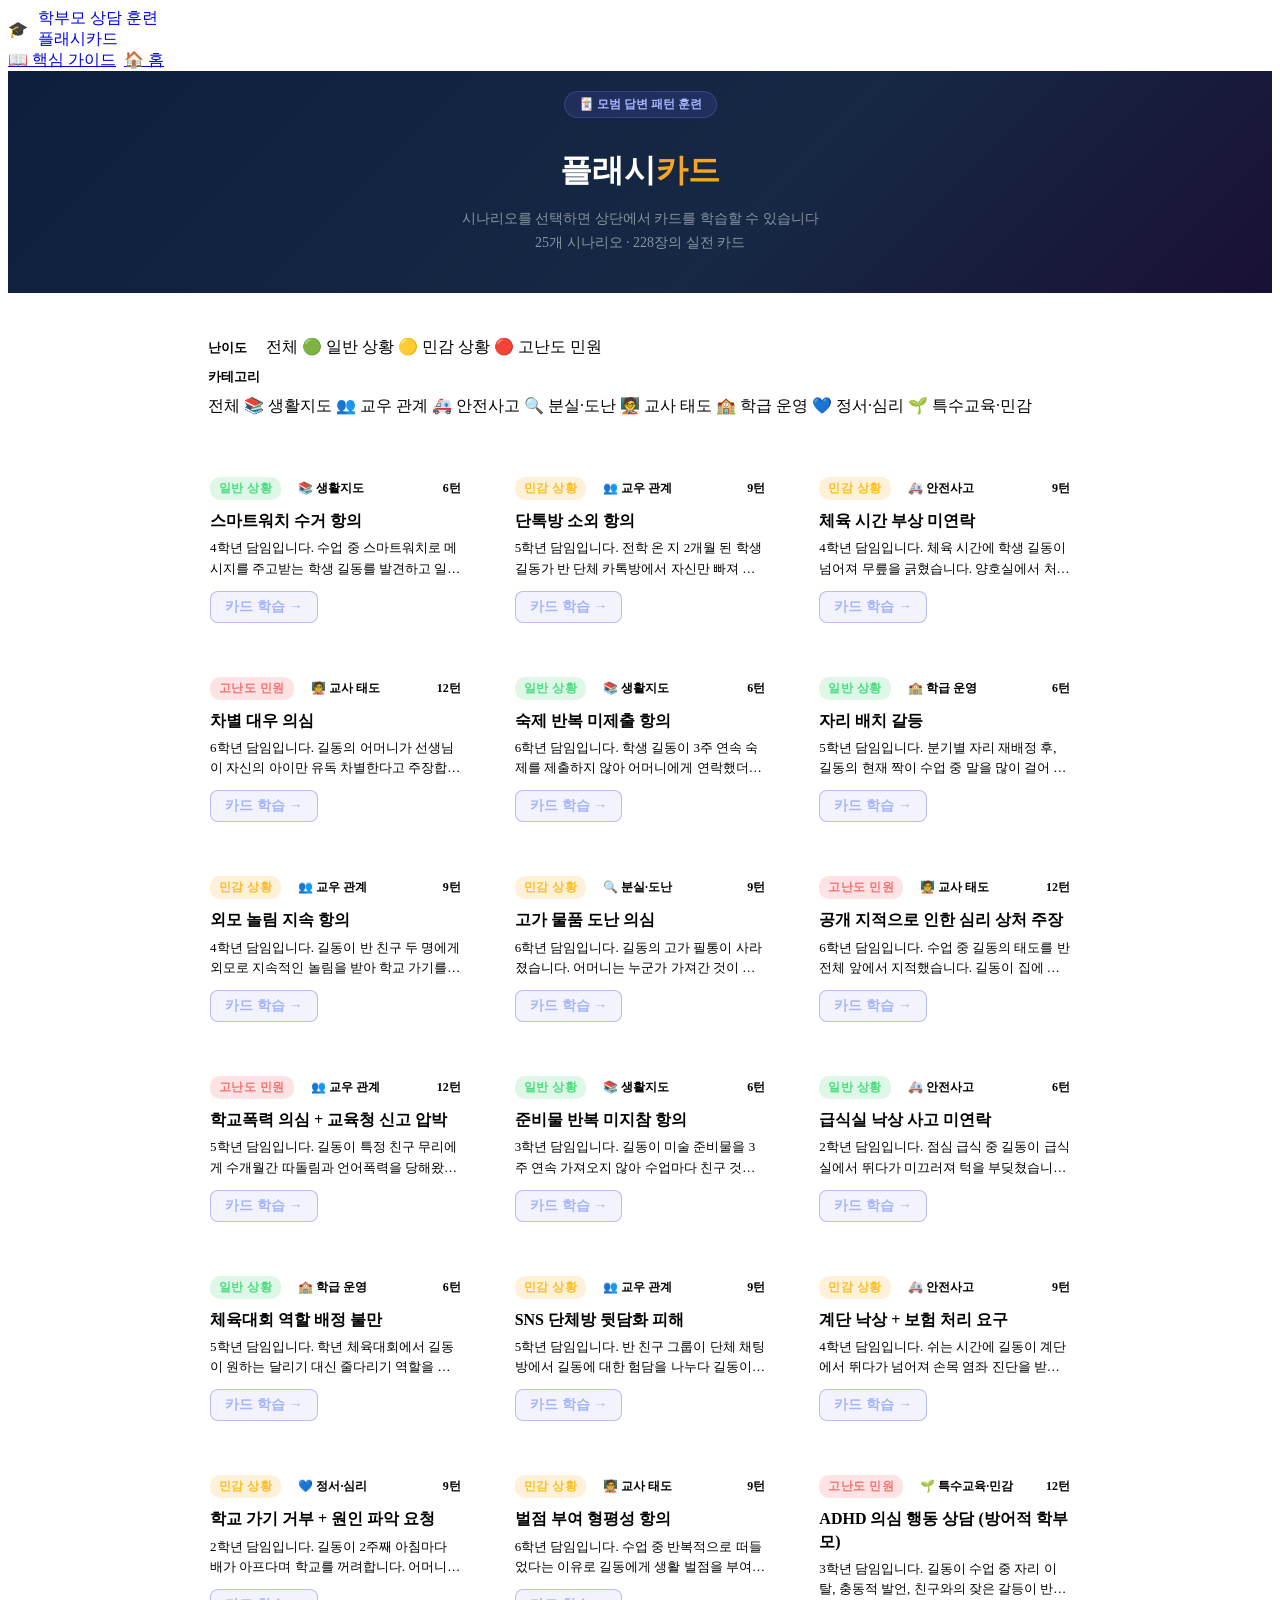
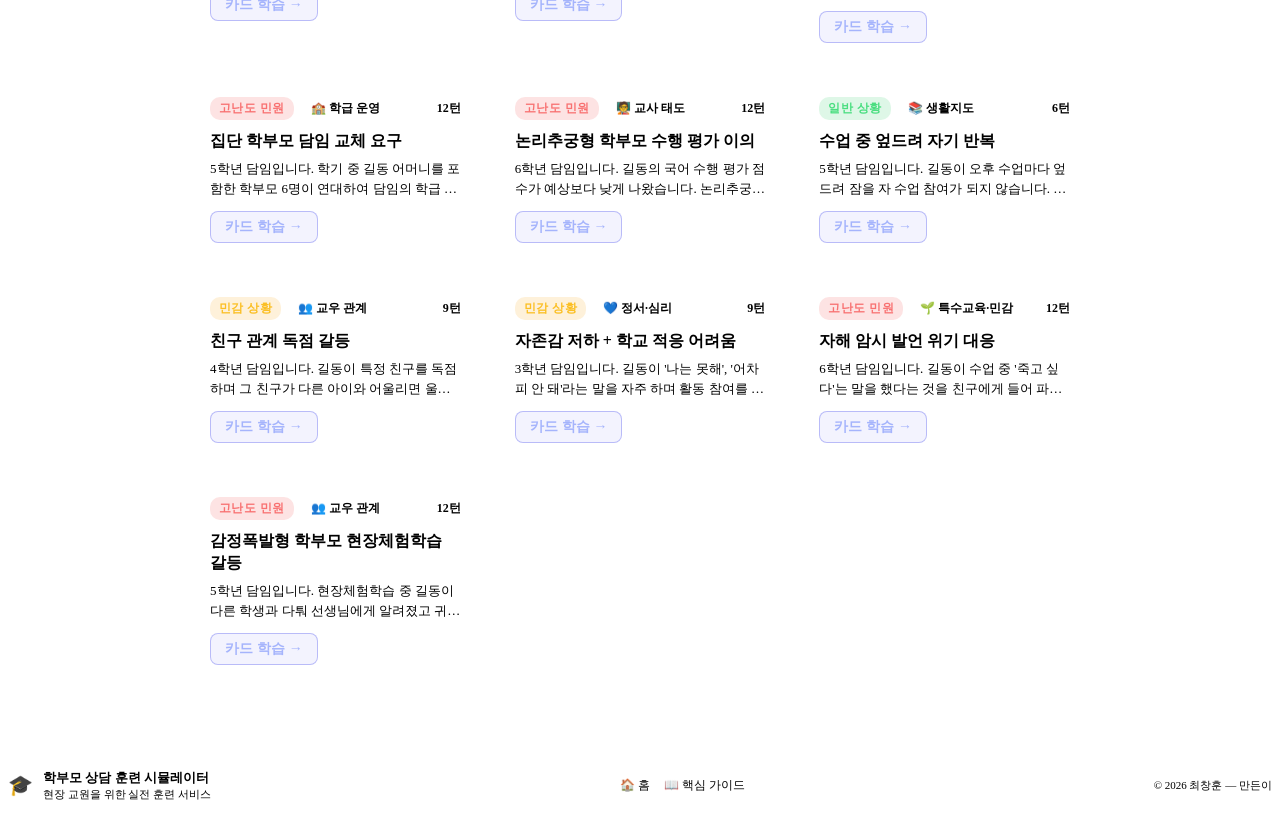
==== commit 99095c77: "Update flash.html" ====
--- a/flash.html
+++ b/flash.html
@@ -8,61 +8,161 @@
 <link href="https://fonts.googleapis.com/css2?family=Noto+Serif+KR:wght@400;700;900&family=Noto+Sans+KR:wght@300;400;500;700&display=swap" rel="stylesheet">
 <link rel="stylesheet" href="style.css">
 <style>
-  /* ── 기본 ── */
   body { background: var(--bg); }
 
   /* ── 히어로 ── */
   .flash-hero {
-    background: linear-gradient(135deg, #0d1f3c 0%, #162844 60%, #1a1035 100%);
-    padding: 40px 20px 48px;
-    text-align: center;
+    background: linear-gradient(135deg,#0d1f3c 0%,#162844 60%,#1a1035 100%);
+    padding: 20px 20px 24px; text-align: center;
     border-bottom: 1px solid var(--border);
   }
   .flash-hero__badge {
     display: inline-flex; align-items: center; gap: 6px;
-    background: rgba(245,166,35,.15); border: 1px solid rgba(245,166,35,.35);
-    color: #f5a623; font-size: 12px; font-weight: 700;
-    padding: 4px 14px; border-radius: 20px; margin-bottom: 14px;
-  }
-  .flash-hero__title {
-    font-size: clamp(22px,4vw,34px); font-weight: 900;
-    color: #fff; margin-bottom: 8px;
-  }
+    background: rgba(99,102,241,.15); border: 1px solid rgba(99,102,241,.35);
+    color: #a5b4fc; font-size: 12px; font-weight: 700;
+    padding: 4px 14px; border-radius: 20px; margin-bottom: 10px;
+  }
+  .flash-hero__title { font-size: clamp(22px,4vw,32px); font-weight: 900; color:#fff; margin-bottom:8px; }
   .flash-hero__title span { color: #f5a623; }
-  .flash-hero__sub { color: rgba(255,255,255,.5); font-size: 14px; line-height: 1.7; }
-
-  /* ── 필터 섹션 ── */
+  .flash-hero__sub { color: rgba(255,255,255,.5); font-size:14px; line-height:1.7; }
+
+  /* ── 카드 뷰어 (상단 고정 영역) ── */
+  .card-viewer {
+    background: var(--bg2);
+    border-bottom: 1px solid var(--border);
+    padding: 20px;
+    display: none;
+  }
+  .card-viewer.active { display: block; }
+  /* 카드 씬은 최대 640px로 제한, 중앙 정렬 */
+  .card-scene-wrap { max-width: 640px; margin: 0 auto; }
+  .card-viewer__inner { max-width: 900px; margin: 0 auto; }
+
+  /* 뷰어 헤더 */
+  .cv-header { margin-bottom: 12px; }
+  .cv-header__row1 {
+    display: flex; align-items: center; gap: 8px;
+    flex-wrap: wrap; margin-bottom: 6px;
+  }
+  .cv-header__badges { display: flex; gap: 6px; align-items: center; flex-wrap: wrap; flex: 1; }
+  .cv-header__title {
+    font-size: 17px; font-weight: 800; color: var(--txt);
+    line-height: 1.3;
+  }
+  .cv-close {
+    background: transparent; border: 1px solid var(--border);
+    color: var(--txt3); border-radius: 8px;
+    padding: 5px 12px; font-size: 13px; cursor: pointer;
+    flex-shrink: 0; transition: all .15s; font-family: inherit;
+  }
+  .cv-close:hover { border-color: var(--red); color: #f87171; }
+
+  /* 진행 바 */
+  .cv-progress { margin-bottom: 14px; }
+  .cv-progress__meta {
+    display: flex; justify-content: space-between;
+    font-size: 12px; color: var(--txt3); margin-bottom: 6px;
+  }
+  .cv-progress__bar { height: 5px; background: rgba(255,255,255,.08); border-radius: 3px; overflow:hidden; }
+  .cv-progress__fill { height:100%; background:var(--indigo); border-radius:3px; transition: width .4s ease; }
+
+  /* 카드 씬 */
+  .card-scene { perspective: 1200px; cursor: pointer; margin-bottom: 12px; }
+  .card-inner {
+    position: relative; width:100%;
+    transform-style: preserve-3d;
+    transition: transform .5s cubic-bezier(.4,0,.2,1);
+  }
+  .card-inner.flipped { transform: rotateY(180deg); }
+  /* 앞면이 보일 때 높이 기준: 앞면 높이로 card-inner 높이 결정 */
+  .card-inner:not(.flipped) { min-height: var(--face-h, 220px); }
+  .card-inner.flipped       { min-height: var(--back-h, 220px); }
+  .card-face {
+    position: absolute; inset:0; border-radius: var(--radius);
+    backface-visibility: hidden; -webkit-backface-visibility: hidden;
+    display: flex; flex-direction: column;
+    padding: 20px 24px;
+  }
+  .card-front {
+    background: linear-gradient(135deg,#162844 0%,#1e3558 100%);
+    border: 1px solid rgba(255,255,255,.08);
+    justify-content: space-between;
+  }
+  .card-back {
+    background: var(--bg);
+    border: 1px solid rgba(99,102,241,.3);
+    transform: rotateY(180deg);
+    justify-content: space-between;
+  }
+
+  /* 앞면 */
+  .cf-top { display:flex; gap:6px; align-items:center; flex-wrap:wrap; margin-bottom:12px; }
+  .cf-turn {
+    font-size:11px; color:rgba(255,255,255,.35);
+    background:rgba(255,255,255,.07); padding:2px 9px; border-radius:20px; margin-left:auto;
+  }
+  .cf-msg { font-size:15px; color:#e2e8f0; line-height:1.75; }
+  .cf-foot {
+    display:flex; justify-content:space-between; align-items:center;
+    margin-top:10px;
+  }
+  .cf-name { font-size:11px; color:rgba(255,255,255,.28); }
+  .cf-hint { font-size:11px; color:rgba(255,255,255,.2); }
+
+  /* 뒷면 */
+  .cb-label { font-size:11px; font-weight:700; color:var(--green); letter-spacing:.08em; margin-bottom:10px; }
+  .cb-answer { font-size:15px; color:var(--txt); line-height:1.75; margin-bottom:10px; }
+  .cb-tip {
+    font-size:12px; color:#2ec4b6;
+    background:rgba(46,196,182,.08); border-radius:8px;
+    padding:8px 12px; line-height:1.6;
+  }
+  .cb-hint { font-size:11px; color:var(--txt3); text-align:right; margin-top:8px; }
+
+  /* 컨트롤 버튼 */
+  .cv-controls {
+    display: flex; gap: 10px;
+  }
+  .cv-btn {
+    flex:1; padding:10px; border-radius:9px;
+    font-size:14px; font-weight:700; font-family:inherit;
+    cursor:pointer; border:none; transition:all .15s; text-align:center;
+  }
+  .cv-btn-prev { background:rgba(255,255,255,.06); color:var(--txt2); border:1px solid var(--border); }
+  .cv-btn-prev:hover { border-color:var(--indigo); color:var(--txt); }
+  .cv-btn-flip { background:var(--indigo); color:#fff; font-weight:800; flex:1.4; box-shadow:0 3px 10px rgba(99,102,241,.35); }
+  .cv-btn-flip:hover { background:var(--purple); }
+  .cv-btn-next { background:var(--indigo); color:#fff; }
+  .cv-btn-next:hover { background:var(--purple); }
+  .cv-btn:disabled { opacity:.3; cursor:not-allowed; }
+
+  /* ── 시나리오 목록 섹션 ── */
+  .list-section { padding: 28px 20px 60px; }
+  .list-section__inner { max-width: 900px; margin: 0 auto; }
+
+  /* 필터 */
   .filter-section {
-    background: var(--bg2);
-    border: 1px solid var(--border);
-    border-radius: var(--radius);
-    padding: 16px 18px;
-    margin-bottom: 24px;
-  }
-  .filter-row { display: flex; align-items: center; gap: 10px; flex-wrap: wrap; margin-bottom: 10px; }
-  .filter-row:last-child { margin-bottom: 0; }
-  .filter-label { font-size: 13px; font-weight: 700; color: var(--txt3); min-width: 48px; }
-
-  /* ── 시나리오 그리드 (메인화면과 동일) ── */
+    background: var(--bg2); border: 1px solid var(--border);
+    border-radius: var(--radius); padding: 16px 18px; margin-bottom: 24px;
+  }
+  .filter-row { display:flex; align-items:center; gap:10px; flex-wrap:wrap; margin-bottom:10px; }
+  .filter-row:last-child { margin-bottom:0; }
+  .filter-label { font-size:13px; font-weight:700; color:var(--txt3); min-width:48px; }
+
+  /* 시나리오 그리드 */
   .scenario-grid {
     display: grid;
-    grid-template-columns: repeat(auto-fill, minmax(260px, 1fr));
+    grid-template-columns: repeat(auto-fill, minmax(260px,1fr));
     gap: 14px;
-    margin-bottom: 40px;
   }
   .scenario-card {
-    background: var(--bg2);
-    border-radius: var(--radius);
-    padding: 20px;
-    cursor: pointer;
+    background: var(--bg2); border-radius: var(--radius);
+    padding: 20px; cursor: pointer;
     border: 1.5px solid var(--border);
-    transition: all .18s;
-    position: relative;
-    overflow: hidden;
+    transition: all .18s; position: relative; overflow: hidden;
   }
   .scenario-card::before {
-    content: ''; position: absolute;
-    top: 0; left: 0; right: 0; height: 3px;
+    content:''; position:absolute; top:0; left:0; right:0; height:3px;
   }
   .scenario-card.green::before  { background: var(--green); }
   .scenario-card.yellow::before { background: var(--yellow); }
@@ -72,201 +172,51 @@
     box-shadow: 0 8px 28px rgba(99,102,241,.15);
     border-color: var(--indigo);
   }
-  .scenario-card-top {
-    display: flex; align-items: center; gap: 8px; margin-bottom: 10px;
-  }
+  .scenario-card.playing {
+    border-color: #f5a623 !important;
+    box-shadow: 0 0 0 2px rgba(245,166,35,.25);
+  }
+  .scenario-card-top { display:flex; align-items:center; gap:8px; margin-bottom:10px; }
   .scenario-diff-badge {
-    font-size: 12px; font-weight: 700; padding: 3px 9px;
-    border-radius: 10px; letter-spacing: .04em;
-  }
-  .scenario-diff-badge.green  { background: rgba(34,197,94,.15);  color: #4ade80; }
-  .scenario-diff-badge.yellow { background: rgba(245,158,11,.15); color: #fbbf24; }
-  .scenario-diff-badge.red    { background: rgba(239,68,68,.15);  color: #f87171; }
+    font-size:12px; font-weight:700; padding:3px 9px;
+    border-radius:10px; letter-spacing:.04em;
+  }
+  .scenario-diff-badge.green  { background:rgba(34,197,94,.15);  color:#4ade80; }
+  .scenario-diff-badge.yellow { background:rgba(245,158,11,.15); color:#fbbf24; }
+  .scenario-diff-badge.red    { background:rgba(239,68,68,.15);  color:#f87171; }
   .scenario-cat-badge {
-    font-size: 12px; background: rgba(255,255,255,.06);
-    color: var(--txt3); padding: 3px 9px;
-    border-radius: 10px; font-weight: 600;
-  }
-  .scenario-turns {
-    margin-left: auto; font-size: 12px; color: var(--txt3); font-weight: 600;
-  }
-  .scenario-title {
-    font-size: 16px; font-weight: 700; color: var(--txt);
-    margin-bottom: 6px; line-height: 1.4;
-  }
+    font-size:12px; background:rgba(255,255,255,.06);
+    color:var(--txt3); padding:3px 9px; border-radius:10px; font-weight:600;
+  }
+  .scenario-turns { margin-left:auto; font-size:12px; color:var(--txt3); font-weight:600; }
+  .scenario-title { font-size:16px; font-weight:700; color:var(--txt); margin-bottom:6px; line-height:1.4; }
   .scenario-desc {
-    font-size: 13px; color: var(--txt3); line-height: 1.55;
-    margin-bottom: 12px;
-    display: -webkit-box; -webkit-line-clamp: 2;
-    -webkit-box-orient: vertical; overflow: hidden;
+    font-size:13px; color:var(--txt3); line-height:1.55; margin-bottom:12px;
+    display:-webkit-box; -webkit-line-clamp:2; -webkit-box-orient:vertical; overflow:hidden;
   }
   .scenario-start-btn {
-    display: inline-flex; align-items: center; gap: 5px;
-    font-size: 14px; font-weight: 700; color: #a5b4fc;
-    border: 1.5px solid rgba(99,102,241,.4);
-    background: rgba(99,102,241,.08);
-    padding: 6px 14px; border-radius: 8px; cursor: pointer; transition: all .15s;
-  }
-  .scenario-card:hover .scenario-start-btn {
-    background: var(--indigo); color: #fff; border-color: var(--indigo);
-  }
-
-  /* ── 카드 뷰어 모달 ── */
-  .viewer-overlay {
-    display: none; position: fixed; inset: 0;
-    background: rgba(5,12,25,.88);
-    z-index: 200; backdrop-filter: blur(6px);
-    align-items: center; justify-content: center;
-    padding: 20px;
-  }
-  .viewer-overlay.open { display: flex; }
-  .viewer-box {
-    background: var(--bg2);
-    border: 1px solid var(--border);
-    border-radius: var(--radius);
-    width: 100%; max-width: 640px;
-    max-height: 90vh; overflow-y: auto;
-    box-shadow: 0 20px 60px rgba(0,0,0,.5);
-    display: flex; flex-direction: column;
-  }
-
-  /* 뷰어 헤더 */
-  .viewer-header {
-    display: flex; align-items: center; gap: 10px;
-    padding: 14px 18px; border-bottom: 1px solid var(--border);
-    position: sticky; top: 0; background: var(--bg2); z-index: 1;
-    flex-shrink: 0;
-  }
-  .viewer-header__info { flex: 1; min-width: 0; }
-  .viewer-header__title {
-    font-size: 15px; font-weight: 800; color: var(--txt);
-    white-space: nowrap; overflow: hidden; text-overflow: ellipsis;
-  }
-  .viewer-header__meta { font-size: 12px; color: var(--txt3); margin-top: 2px; }
-  .viewer-close {
-    background: transparent; border: 1px solid var(--border);
-    color: var(--txt3); border-radius: 8px;
-    padding: 6px 12px; font-size: 13px; cursor: pointer;
-    flex-shrink: 0; transition: all .15s;
-  }
-  .viewer-close:hover { border-color: var(--red); color: #f87171; }
-
-  /* 진행 바 */
-  .viewer-progress {
-    padding: 10px 18px 0; flex-shrink: 0;
-  }
-  .viewer-progress__meta {
-    display: flex; justify-content: space-between;
-    font-size: 12px; color: var(--txt3); margin-bottom: 6px;
-  }
-  .viewer-progress__bar {
-    height: 4px; background: rgba(255,255,255,.08);
-    border-radius: 2px; overflow: hidden;
-  }
-  .viewer-progress__fill {
-    height: 100%; background: #f5a623;
-    border-radius: 2px; transition: width .4s ease;
-  }
-
-  /* 카드 씬 */
-  .viewer-card-area { padding: 18px; flex: 1; }
-  .card-scene { perspective: 1200px; cursor: pointer; margin-bottom: 14px; }
-  .card-inner {
-    position: relative; width: 100%; padding-top: 60%;
-    transform-style: preserve-3d;
-    transition: transform .5s cubic-bezier(.4,0,.2,1);
-  }
-  .card-inner.flipped { transform: rotateY(180deg); }
-  .card-face {
-    position: absolute; inset: 0; border-radius: var(--radius);
-    backface-visibility: hidden; -webkit-backface-visibility: hidden;
-    display: flex; flex-direction: column;
-    align-items: flex-start; justify-content: flex-start;
-    padding: 22px 24px;
-    box-shadow: 0 4px 20px rgba(0,0,0,.25);
-  }
-  .card-front {
-    background: linear-gradient(135deg, #162844 0%, #1e3558 100%);
-    border: 1px solid rgba(255,255,255,.08);
-  }
-  .card-back {
-    background: var(--bg);
-    border: 1px solid rgba(99,102,241,.3);
-    transform: rotateY(180deg);
-  }
-
-  /* 카드 앞면 */
-  .card-front__top {
-    display: flex; gap: 6px; align-items: center;
-    flex-wrap: wrap; margin-bottom: 14px; width: 100%;
-  }
-  .card-front__turn {
-    font-size: 11px; color: rgba(255,255,255,.35);
-    background: rgba(255,255,255,.07);
-    padding: 2px 9px; border-radius: 20px; margin-left: auto;
-  }
-  .card-front__msg {
-    font-size: 15px; color: #e2e8f0; line-height: 1.75;
-    width: 100%; flex: 1; overflow-y: auto;
-  }
-  .card-front__name {
-    font-size: 11px; color: rgba(255,255,255,.28);
-    margin-top: 10px; align-self: flex-end;
-  }
-  .card-hint {
-    position: absolute; bottom: 12px; right: 14px;
-    font-size: 11px; color: rgba(255,255,255,.2);
-  }
-
-  /* 카드 뒷면 */
-  .card-back__label {
-    font-size: 11px; font-weight: 700; color: var(--green);
-    letter-spacing: .08em; margin-bottom: 10px;
-  }
-  .card-back__answer {
-    font-size: 15px; color: var(--txt); line-height: 1.75;
-    width: 100%; flex: 1; overflow-y: auto; margin-bottom: 10px;
-  }
-  .card-back__tip {
-    font-size: 12px; color: #2ec4b6;
-    background: rgba(46,196,182,.08); border-radius: 8px;
-    padding: 8px 12px; line-height: 1.6; width: 100%;
-  }
-  .card-back__hint {
-    position: absolute; bottom: 12px; right: 14px;
-    font-size: 11px; color: var(--txt3);
-  }
-
-  /* 뷰어 컨트롤 */
-  .viewer-controls {
-    display: flex; align-items: center; gap: 10px;
-    padding: 0 18px 16px; flex-shrink: 0;
-  }
-  .vctrl {
-    flex: 1; padding: 10px; border-radius: 9px;
-    font-size: 14px; font-weight: 700; font-family: inherit;
-    cursor: pointer; border: none; transition: all .15s; text-align: center;
-  }
-  .vctrl-prev { background: rgba(255,255,255,.06); color: var(--txt2); border: 1px solid var(--border); }
-  .vctrl-prev:hover { border-color: var(--indigo); color: var(--txt); }
-  .vctrl-flip { background: #f5a623; color: #0f1e35; font-weight: 800; flex: 1.4; }
-  .vctrl-flip:hover { background: #e8941a; }
-  .vctrl-next { background: var(--indigo); color: #fff; }
-  .vctrl-next:hover { background: var(--purple); }
-  .vctrl:disabled { opacity: .3; cursor: not-allowed; }
-
-  /* ── 빈 상태 ── */
-  .state-box {
-    grid-column: 1/-1; padding: 60px 20px; text-align: center;
-  }
-  .state-icon { font-size: 44px; margin-bottom: 12px; }
-  .state-title { font-size: 17px; font-weight: 700; color: var(--txt); margin-bottom: 6px; }
-  .state-sub { font-size: 13px; color: var(--txt3); }
-
-  @media (max-width: 480px) {
+    display:inline-flex; align-items:center; gap:5px;
+    font-size:14px; font-weight:700; color:#a5b4fc;
+    border:1.5px solid rgba(99,102,241,.4);
+    background:rgba(99,102,241,.08);
+    padding:6px 14px; border-radius:8px; cursor:pointer; transition:all .15s;
+  }
+  .scenario-card:hover .scenario-start-btn { background:var(--indigo); color:#fff; border-color:var(--indigo); }
+  .scenario-card.playing .scenario-start-btn {
+    background:rgba(245,166,35,.15); color:#f5a623; border-color:rgba(245,166,35,.4);
+  }
+
+  /* 빈 상태 */
+  .state-box { grid-column:1/-1; padding:60px 20px; text-align:center; }
+  .state-icon { font-size:44px; margin-bottom:12px; }
+  .state-title { font-size:17px; font-weight:700; color:var(--txt); margin-bottom:6px; }
+  .state-sub { font-size:13px; color:var(--txt3); }
+
+  @media (max-width:480px) {
     .scenario-grid { grid-template-columns: 1fr; }
     .card-face { padding: 16px 18px; }
-    .card-front__msg, .card-back__answer { font-size: 14px; }
+    .cf-msg, .cb-answer { font-size:14px; }
+    .cv-btn { font-size:13px; padding:9px 6px; }
   }
 </style>
 </head>
@@ -295,97 +245,107 @@
 <div class="flash-hero">
   <div class="flash-hero__badge">🃏 모범 답변 패턴 훈련</div>
   <h1 class="flash-hero__title">플래시<span>카드</span></h1>
-  <p class="flash-hero__sub">시나리오를 선택해 카드를 뒤집어보세요<br>25개 시나리오 · 228장의 실전 카드</p>
+  <p class="flash-hero__sub">시나리오를 선택하면 상단에서 카드를 학습할 수 있습니다<br>25개 시나리오 · 228장의 실전 카드</p>
 </div>
 
-<!-- 메인 -->
-<main class="container" style="padding-top:32px;padding-bottom:60px;">
-
-  <!-- 필터 -->
-  <div class="filter-section">
-    <div class="filter-row">
-      <span class="filter-label">난이도</span>
-      <div class="chips" id="filter-diff">
-        <span class="chip active" data-val="all">전체</span>
-        <span class="chip" data-val="일반"  data-color="green">🟢 일반 상황</span>
-        <span class="chip" data-val="민감"  data-color="yellow">🟡 민감 상황</span>
-        <span class="chip" data-val="고난도" data-color="red">🔴 고난도 민원</span>
-      </div>
-    </div>
-    <div class="filter-row">
-      <span class="filter-label">카테고리</span>
-      <div class="chips" id="filter-cat">
-        <span class="chip active" data-val="all">전체</span>
-        <span class="chip" data-val="생활지도">📚 생활지도</span>
-        <span class="chip" data-val="교우 관계">👥 교우 관계</span>
-        <span class="chip" data-val="안전사고">🚑 안전사고</span>
-        <span class="chip" data-val="분실·도난">🔍 분실·도난</span>
-        <span class="chip" data-val="교사 태도">🧑‍🏫 교사 태도</span>
-        <span class="chip" data-val="학급 운영">🏫 학급 운영</span>
-        <span class="chip" data-val="정서·심리">💙 정서·심리</span>
-        <span class="chip" data-val="특수교육·민감">🌱 특수교육·민감</span>
-      </div>
-    </div>
+<!-- ① 카드 뷰어 (상단 고정, 선택 시 표시) -->
+<div class="card-viewer" id="card-viewer">
+  <div class="card-viewer__inner">
+
+    <!-- 뷰어 헤더 -->
+    <div class="cv-header">
+      <div class="cv-header__row1">
+        <div class="cv-header__badges" id="cv-badges"></div>
+        <button class="cv-close" onclick="closeViewer()">✕ 닫기</button>
+      </div>
+      <div class="cv-header__title" id="cv-title"></div>
+    </div>
+
+    <!-- 진행 바 -->
+    <div class="cv-progress">
+      <div class="cv-progress__meta">
+        <span id="cv-prog-label">1 / 6턴</span>
+        <span id="cv-prog-pct">17%</span>
+      </div>
+      <div class="cv-progress__bar">
+        <div class="cv-progress__fill" id="cv-prog-fill" style="width:17%"></div>
+      </div>
+    </div>
+
+    <!-- 카드 씬 -->
+    <div class="card-scene-wrap">
+    <div class="card-scene" onclick="flipCard()">
+      <div class="card-inner" id="card-inner">
+
+        <!-- 앞면 -->
+        <div class="card-face card-front">
+          <div>
+            <div class="cf-top" id="cf-top"></div>
+            <div class="cf-msg" id="cf-msg"></div>
+          </div>
+          <div class="cf-foot">
+            <span class="cf-name" id="cf-name"></span>
+            <span class="cf-hint">클릭하여 뒤집기 →</span>
+          </div>
+        </div>
+
+        <!-- 뒷면 -->
+        <div class="card-face card-back">
+          <div>
+            <div class="cb-label">✅ 모범 답변</div>
+            <div class="cb-answer" id="cb-answer"></div>
+            <div class="cb-tip" id="cb-tip" style="display:none"></div>
+          </div>
+          <div class="cb-hint">클릭하여 문제로 →</div>
+        </div>
+
+      </div>
+    </div>
+
+    </div><!-- /card-scene-wrap -->
+    <!-- 컨트롤 -->
+    <div class="cv-controls card-scene-wrap" onclick="event.stopPropagation()">
+      <button class="cv-btn cv-btn-prev" id="btn-prev" onclick="goPrev()">← 이전</button>
+      <button class="cv-btn cv-btn-flip" id="btn-flip" onclick="flipCard()">뒤집기 →</button>
+      <button class="cv-btn cv-btn-next" id="btn-next" onclick="goNext()">다음 →</button>
+    </div>
+
   </div>
-
-  <!-- 시나리오 그리드 -->
-  <div class="scenario-grid" id="scenario-grid"></div>
-
-</main>
-
-<!-- 카드 뷰어 모달 -->
-<div class="viewer-overlay" id="viewer-overlay" onclick="handleOverlayClick(event)">
-  <div class="viewer-box" id="viewer-box">
-
-    <!-- 뷰어 헤더 -->
-    <div class="viewer-header">
-      <div class="viewer-header__info">
-        <div class="viewer-header__title" id="viewer-title">—</div>
-        <div class="viewer-header__meta" id="viewer-meta"></div>
-      </div>
-      <button class="viewer-close" onclick="closeViewer()">✕ 닫기</button>
-    </div>
-
-    <!-- 진행 바 -->
-    <div class="viewer-progress">
-      <div class="viewer-progress__meta">
-        <span id="viewer-prog-label">1 / 6턴</span>
-        <span id="viewer-prog-pct">17%</span>
-      </div>
-      <div class="viewer-progress__bar">
-        <div class="viewer-progress__fill" id="viewer-prog-fill" style="width:17%"></div>
-      </div>
-    </div>
-
-    <!-- 카드 -->
-    <div class="viewer-card-area">
-      <div class="card-scene" onclick="flipCard()">
-        <div class="card-inner" id="card-inner">
-
-          <div class="card-face card-front">
-            <div class="card-front__top" id="cf-top"></div>
-            <div class="card-front__msg" id="cf-msg"></div>
-            <div class="card-front__name" id="cf-name"></div>
-            <div class="card-hint">클릭하여 뒤집기 →</div>
-          </div>
-
-          <div class="card-face card-back">
-            <div class="card-back__label">✅ 모범 답변</div>
-            <div class="card-back__answer" id="cb-answer"></div>
-            <div class="card-back__tip" id="cb-tip" style="display:none"></div>
-            <div class="card-back__hint">클릭하여 문제로 →</div>
-          </div>
-
+</div>
+
+<!-- ② 시나리오 목록 (카드 뷰어 아래) -->
+<div class="list-section">
+  <div class="list-section__inner">
+
+    <!-- 필터 -->
+    <div class="filter-section">
+      <div class="filter-row">
+        <span class="filter-label">난이도</span>
+        <div class="chips" id="filter-diff">
+          <span class="chip active" data-val="all">전체</span>
+          <span class="chip" data-val="일반"   data-color="green">🟢 일반 상황</span>
+          <span class="chip" data-val="민감"   data-color="yellow">🟡 민감 상황</span>
+          <span class="chip" data-val="고난도" data-color="red">🔴 고난도 민원</span>
         </div>
       </div>
-    </div>
-
-    <!-- 컨트롤 -->
-    <div class="viewer-controls" onclick="event.stopPropagation()">
-      <button class="vctrl vctrl-prev" id="btn-prev" onclick="goPrev()">← 이전</button>
-      <button class="vctrl vctrl-flip" id="btn-flip" onclick="flipCard()">뒤집기 →</button>
-      <button class="vctrl vctrl-next" id="btn-next" onclick="goNext()">다음 →</button>
-    </div>
+      <div class="filter-row">
+        <span class="filter-label">카테고리</span>
+        <div class="chips" id="filter-cat">
+          <span class="chip active" data-val="all">전체</span>
+          <span class="chip" data-val="생활지도">📚 생활지도</span>
+          <span class="chip" data-val="교우 관계">👥 교우 관계</span>
+          <span class="chip" data-val="안전사고">🚑 안전사고</span>
+          <span class="chip" data-val="분실·도난">🔍 분실·도난</span>
+          <span class="chip" data-val="교사 태도">🧑‍🏫 교사 태도</span>
+          <span class="chip" data-val="학급 운영">🏫 학급 운영</span>
+          <span class="chip" data-val="정서·심리">💙 정서·심리</span>
+          <span class="chip" data-val="특수교육·민감">🌱 특수교육·민감</span>
+        </div>
+      </div>
+    </div>
+
+    <!-- 시나리오 그리드 -->
+    <div class="scenario-grid" id="scenario-grid"></div>
 
   </div>
 </div>
@@ -409,51 +369,50 @@
 </footer>
 
 <script>
-// ── 시나리오 데이터 ─────────────────────────────────────────────
 const SCENARIOS = [{"id": "s1", "scenarioType": "일반", "typeLabel": "일반 상황", "typeColor": "#22c55e", "category": "생활지도", "categoryIcon": "📚", "categoryColor": "#3b82f6", "title": "스마트워치 수거 항의", "difficulty": 1, "situation": "4학년 담임입니다. 수업 중 스마트워치로 메시지를 주고받는 학생 길동를 발견하고 일시 보관했습니다. 길동의 아버지가 즉각 반환을 요구하며 전화를 했습니다.", "parentName": "길동 아버지", "initialEmotion": 72, "turns": [{"parentMessage": "선생님, 길동 아버지입니다. 스마트워치가 시계인데 왜 빼앗은 거예요? 그건 아이 안전을 위해 채워준 건데, 학교 마음대로 가져가면 어떻게 합니까.", "modelAnswer": "아버님, 많이 당황하셨겠네요. 안전 때문에 채워주신 마음 충분히 이해합니다. 수업 중에 메시지를 주고받아서 잠시 보관했는데, 오늘 방과 후 바로 반환해 드리겠습니다.", "tip": "💡 공감 먼저 → 사실 설명 → 즉각적 해결책 순서를 지키세요."}, {"parentMessage": "그래도 연락은 해주셨어야 하는 거 아닌가요? 집에 와서야 알았잖아요.", "modelAnswer": "맞습니다, 아버님. 보관 즉시 연락드렸어야 했는데 그러지 못해서 정말 죄송합니다. 앞으로는 이런 상황이 생기면 바로 연락드리겠습니다.", "tip": "💡 학부모의 지적이 맞다면 명확하게 인정하고 사과하세요. 변명보다 사과가 신뢰를 회복합니다."}, {"parentMessage": "앞으로 이런 일이 또 생기면 어떻게 하실 건가요? 아이 물건을 이렇게 가져가는 건 좀 불안하네요.", "modelAnswer": "네, 앞으로는 전자기기 관련 상황이 생기면 즉시 아버님께 연락드리겠습니다. 또 길동와도 수업 중 사용 방식에 대해 차분하게 이야기를 나눠보겠습니다. 가정에서도 함께 이야기해 주시면 더 효과적일 것 같습니다.", "tip": "💡 재발 방지 계획과 가정-학교 협력 방안을 함께 제시하세요."}, {"parentMessage": "알겠습니다. 아이한테도 잘 말씀해 주세요.", "modelAnswer": "네, 아버님. 오늘 연락해 주셔서 감사합니다. 길동와 편안하게 이야기 나누고 방과 후에 스마트워치 돌려드리겠습니다. 궁금한 점 생기시면 언제든지 연락 주세요.", "tip": "💡 마무리에는 감사 인사와 후속 조치를 명확히 전달하세요."}, {"parentMessage": "그런데 선생님, 학교 규정에 스마트워치에 대한 내용이 따로 있나요? 제가 가정통신문에서 본 기억이 없어서요.", "modelAnswer": "좋은 지적입니다, 아버님. 현행 생활규정에는 스마트폰 수거 내용은 있지만 스마트워치가 명확히 명시되어 있지는 않습니다. 이 부분은 학교 차원에서 규정을 보완해야 할 부분이고, 가정에도 사전에 충분히 안내드렸어야 했습니다. 말씀해 주셔서 감사합니다.", "tip": "💡 규정의 미비함을 솔직히 인정하세요. 방어보다 개선 의지를 보이는 것이 신뢰를 높입니다."}, {"parentMessage": "알겠어요. 어쨌든 수업에 방해가 되면 안 된다는 건 저도 알아요. 아이한테 집에서 한번 이야기해볼게요.", "modelAnswer": "감사합니다, 아버님. 길동와 방과 후에 조용히 이야기를 나눌게요. 가정에서도 한 말씀 해주시면 아이도 이유를 더 잘 이해할 것 같습니다. 오늘 연락 주셔서 감사했습니다.", "tip": "💡 마무리는 가정·학교 역할 분담을 확인하고, 진심 어린 감사로 끝맺으세요."}], "teachingPoint": "공감 → 사실 설명 → 사과 → 구체적 약속의 순서가 학부모의 불안을 빠르게 해소합니다.", "strengths": ["즉각적 반환 약속으로 실질적 해결", "가정-학교 협력 제안"], "improvements": ["보관 시 즉시 연락하는 습관 형성 필요", "스마트워치 관련 규정 명확화 후 가정통신문 발송"]}, {"id": "s2", "scenarioType": "민감", "typeLabel": "민감 상황", "typeColor": "#f59e0b", "category": "교우 관계", "categoryIcon": "👥", "categoryColor": "#8b5cf6", "title": "단톡방 소외 항의", "difficulty": 2, "situation": "5학년 담임입니다. 전학 온 지 2개월 된 학생 길동가 반 단체 카톡방에서 자신만 빠져 있다고 속상해합니다. 길동의 어머니가 따돌림이라며 해결을 요구합니다.", "parentName": "길동 어머니", "initialEmotion": 78, "turns": [{"parentMessage": "선생님, 길동 엄마예요. 애가 어젯밤에 울면서 자기만 반 카톡방에 없다고 하더라고요. 이건 명백한 따돌림 아닌가요? 선생님이 해결해 주셔야 하는 거 아닌가요?", "modelAnswer": "어머니, 길동가 많이 속상했겠네요. 그 마음 충분히 이해합니다. 아이들 사이 카톡방은 제가 직접 강제하기 어려운 개인 영역이지만, 내일 길동와 조용히 이야기 나누고 반 아이들 관계를 살펴보겠습니다.", "tip": "💡 공감하되, 교사가 할 수 있는 것과 없는 것을 솔직하게 구분해 설명하세요."}, {"parentMessage": "직접 개입이 어렵다고 하시면 저는 어떻게 해야 해요? 애가 소외당하고 있는 게 뻔히 보이는데.", "modelAnswer": "어머니의 걱정이 충분히 이해됩니다. 카톡방 자체를 강제할 수는 없지만, 학교에서 길동가 친구들과 자연스럽게 어울릴 기회를 만들겠습니다. 내일 쉬는 시간에 길동와 직접 이야기해서 어떤 부분이 힘든지 먼저 확인해볼게요.", "tip": "💡 '못 한다'는 말 뒤에는 반드시 '할 수 있는 것'을 구체적으로 제시하세요."}, {"parentMessage": "그게 효과가 있을까요? 애들이 이미 마음이 멀어진 것 같아서요.", "modelAnswer": "전학 온 지 2개월이라 적응하는 시간이 더 필요할 수 있어요. 이번 주 학급 시간에 친구 관계 활동을 진행해서 길동가 자연스럽게 어울릴 기회를 만들겠습니다. 진행 상황을 금요일까지 문자로 알려드리겠습니다.", "tip": "💡 구체적인 날짜와 방법, 후속 연락 시점을 약속하면 학부모의 불안이 줄어듭니다."}, {"parentMessage": "그렇게 해주시면 감사하죠. 아이가 학교 가기 싫다고 할 정도로 힘들어하고 있어서요.", "modelAnswer": "아이가 그 정도로 힘들어하고 있었군요. 더 빨리 알아차렸어야 했는데 죄송합니다. 길동가 학교에서 안전하고 편안하게 지낼 수 있도록 제가 더 세심하게 살피겠습니다.", "tip": "💡 아이의 심각성을 인정하고, 더 빨리 대응하지 못한 것을 진심으로 사과하세요."}, {"parentMessage": "선생님이 신경 써주신다니 감사해요. 아이가 빨리 친구들이랑 잘 지냈으면 좋겠어요.", "modelAnswer": "네, 어머니. 길동가 반에서 편안하게 지낼 수 있도록 최선을 다하겠습니다. 이번 주 금요일에 상황을 문자로 알려드릴게요. 먼저 연락해 주셔서 감사합니다.", "tip": "💡 마무리에 약속한 연락 시점을 다시 한번 명확히 확인하세요."}, {"parentMessage": "그런데 선생님, 제가 다른 학부모님들께도 이 이야기를 했더니 한 어머니가 길동가 좀 어울리기 어려운 아이 같다고 하더라고요. 그 말이 너무 마음에 걸려요.", "modelAnswer": "그 말을 들으셨을 때 많이 속상하셨겠어요. 다른 학부모님의 의견이 아이에 대한 정확한 평가는 아닙니다. 제가 학교에서 길동를 지켜본 바로는 낯선 환경에 적응하는 시간이 조금 더 필요한 아이이지, 어울리기 어려운 아이가 아닙니다.", "tip": "💡 외부의 부정적 평가에 흔들리지 않고 교사로서 아이를 객관적으로 옹호하세요."}, {"parentMessage": "그럼 선생님이 보시기에 길동가 학교생활에서 어떤 부분이 특히 어려워 보이나요? 솔직하게 말씀해 주셔도 괜찮아요.", "modelAnswer": "솔직하게 말씀드리면, 길동가 먼저 말을 거는 것을 좀 어려워하는 것 같습니다. 쉬는 시간에 혼자 있는 경우가 있어서 저도 의식적으로 짝 활동이나 소그룹 활동에 자연스럽게 참여할 수 있는 기회를 만들어왔습니다. 앞으로도 계속 살피겠습니다.", "tip": "💡 아이의 어려움을 구체적으로 전달하되, 교사가 이미 노력 중인 점도 함께 알려주세요."}, {"parentMessage": "솔직하게 말씀해 주셔서 감사해요. 집에서도 친구 사귀는 방법을 좀 연습시켜야겠네요.", "modelAnswer": "어머니의 관심이 길동에게 큰 힘이 됩니다. 집에서는 오늘 학교에서 있었던 재미있는 일 하나씩 이야기해보는 것부터 시작하시면 좋을 것 같아요. 아이가 학교 이야기를 편하게 꺼낼 수 있는 분위기가 만들어지면 제가 파악하고 도울 수 있는 폭도 넓어집니다.", "tip": "💡 가정에서 실천 가능한 구체적인 팁을 제안하면 학부모와의 협력 관계가 깊어집니다."}, {"parentMessage": "선생님, 혹시 제가 학교에 직접 와서 상담받을 수 있을까요? 전화보다는 직접 이야기하고 싶어서요.", "modelAnswer": "물론입니다, 어머니. 언제든지 상담 신청 주시면 시간을 잡겠습니다. 저도 2주에 한 번씩 길동의 적응 상황을 짧게라도 문자로 알려드리겠습니다. 오늘 솔직하게 말씀해 주셔서 감사합니다. 길동가 곧 편안하게 학교생활을 할 수 있을 거라고 믿습니다.", "tip": "💡 대면 상담에 적극 응하고, 정기적인 소통 계획을 제안하며 아이의 성장에 대한 신뢰로 마무리하세요."}], "teachingPoint": "할 수 없는 것은 솔직히 설명하고, 할 수 있는 것을 구체적으로 약속해야 신뢰가 생깁니다.", "strengths": ["솔직한 한계 설명", "구체적 날짜·방법 제시", "후속 연락 약속"], "improvements": ["소외 징후를 더 빠르게 포착하는 관찰력", "학부모 동의를 구하는 협력적 태도"]}, {"id": "s3", "scenarioType": "민감", "typeLabel": "민감 상황", "typeColor": "#f59e0b", "category": "안전사고", "categoryIcon": "🚑", "categoryColor": "#f97316", "title": "체육 시간 부상 미연락", "difficulty": 2, "situation": "4학년 담임입니다. 체육 시간에 학생 길동이 넘어져 무릎을 긁혔습니다. 양호실에서 처치를 받고 정상 수업에 참여했는데, 귀가 후 어머니가 왜 연락을 안 했냐고 항의합니다.", "parentName": "길동 어머니", "initialEmotion": 76, "turns": [{"parentMessage": "선생님, 길동 엄마예요. 지금 애 무릎을 보니까 다쳤잖아요. 왜 연락을 안 해주셨어요? 아무리 작은 거라도 다치면 바로 알려주셔야 하는 거 아닌가요?", "modelAnswer": "어머니, 많이 놀라셨겠어요. 길동이 체육 시간에 넘어져서 무릎을 긁혔는데 양호실에서 처치받고 정상적으로 수업에 참여했어요. 집에 가면서 말씀드렸어야 했는데 제가 미처 챙기지 못했습니다. 죄송해요.", "tip": "💡 감정 공감 → 사실 설명 → 진심 어린 사과 순서로 시작하세요."}, {"parentMessage": "그래도 어떻게 연락을 안 해줍니까. 제가 아예 몰랐잖아요.", "modelAnswer": "맞습니다, 어머니. 양호실 처치 후 바로 연락드렸어야 했는데 그러지 못해서 다시 한번 죄송합니다. 앞으로는 어떤 작은 부상이라도 즉시 연락드리겠습니다.", "tip": "💡 학부모의 지적을 충분히 인정하고, 앞으로의 약속을 명확히 하세요."}, {"parentMessage": "길동 상태는 지금 어떤가요? 병원에 가봐야 하는 건 아닌지.", "modelAnswer": "양호실에서 확인했을 때는 찰과상으로 처치 후 정상적으로 활동했습니다. 그래도 어머니께서 걱정되신다면 오늘 저녁에 병원에서 확인해 보시는 게 좋겠습니다. 만약 치료가 필요하시면 학교 안전공제회를 통해 의료비 지원을 받으실 수 있으니 필요하시면 제가 안내해 드리겠습니다.", "tip": "💡 학부모가 궁금한 정보를 충분히 제공하고, 실질적 지원 방법까지 안내하세요."}, {"parentMessage": "앞으로는 이런 일이 생기면 꼭 바로 연락 주세요. 제가 모르고 있으면 너무 불안하거든요.", "modelAnswer": "네, 꼭 그렇게 하겠습니다. 앞으로 부상이 생기면 아무리 작은 것도 바로 문자로 알려드리겠습니다. 어머니께서 항상 길동 상태를 파악하실 수 있도록 제가 더 세심하게 소통하겠습니다.", "tip": "💡 구체적인 방법(문자)과 기준(작은 부상도)을 명시해 신뢰를 주세요."}, {"parentMessage": "감사합니다. 길동이 지금은 크게 아파하지 않으니 다행이에요.", "modelAnswer": "다행입니다. 길동이 내일 학교에서 불편함 없이 잘 지내는지 제가 살펴보겠습니다. 혹시 집에서 불편해하면 바로 알려주세요. 먼저 연락해 주셔서 감사합니다.", "tip": "💡 마무리에는 내일 학교에서의 모니터링을 약속해 지속적 관심을 보여주세요."}, {"parentMessage": "그런데 선생님, 다른 학부모님들도 이런 상황에서 연락을 못 받으신 경우가 있나요? 학교 차원에서 매뉴얼 같은 게 있는 건가요?", "modelAnswer": "좋은 질문입니다, 어머니. 학교 안전사고 대응 매뉴얼상 양호실 처치가 필요한 경우 보호자에게 연락하도록 되어 있습니다. 이번에 제가 그 절차를 지키지 못한 것입니다. 앞으로는 매뉴얼대로 처치 즉시 연락드리겠습니다.", "tip": "💡 학교 절차를 정확히 안내하고, 이번에 그 절차를 따르지 못했음을 솔직히 인정하세요."}, {"parentMessage": "체육 시간에 아이들이 다치는 게 잦은 건 아닌가요? 안전 관리를 더 철저하게 할 방법은 없나요?", "modelAnswer": "어머니, 좋은 지적입니다. 체육 시간 전 준비운동을 철저히 하고, 위험한 동작은 제가 직접 시범을 보인 뒤 진행하고 있습니다. 이번 사고처럼 예상치 못한 상황도 있지만, 앞으로는 운동장 상태 점검과 안전 구역 표시를 더 꼼꼼히 확인하겠습니다.", "tip": "💡 현재 하고 있는 안전 조치를 설명하고, 추가 개선 방향을 함께 제시하세요."}, {"parentMessage": "혹시 길동이 특별히 조심해야 할 신체적인 부분이 있는데 선생님이 알고 계세요? 건강 조사서에 적었던 것 같은데요.", "modelAnswer": "네, 길동의 건강 조사서를 확인했고 알고 있습니다. 체육 활동 시 해당 부분을 더욱 주의 깊게 살피겠습니다. 혹시 최근에 변경된 내용이 있으시면 알려주시면 바로 반영하겠습니다.", "tip": "💡 아이의 건강 정보를 파악하고 있음을 확인시켜 주고, 최신 정보 업데이트를 요청하세요."}, {"parentMessage": "선생님이 꼼꼼하게 챙겨주시는 것 같아서 안심이 돼요. 앞으로 궁금한 게 있으면 편하게 연락해도 될까요?", "modelAnswer": "물론입니다, 어머니. 언제든지 문자나 전화로 연락 주세요. 길동의 건강과 안전에 관한 일이라면 아무리 작은 것이라도 함께 챙겨나가면 좋겠습니다. 오늘 이야기해 주셔서 감사합니다.", "tip": "💡 언제든 연락 가능하다는 개방성을 보여주고, 협력 관계를 공고히 하며 마무리하세요."}], "teachingPoint": "부상 발생 시 즉각 연락이 원칙입니다. 사과를 먼저 하고, 앞으로의 구체적 조치를 약속해야 신뢰가 회복됩니다.", "strengths": ["즉각적 사과와 실수 인정", "안전공제회 안내로 실질적 도움 제공"], "improvements": ["부상 발생 즉시 연락하는 습관", "보건 처치 내용을 귀가 전 확인 문자 발송"]}, {"id": "s4", "scenarioType": "고난도", "typeLabel": "고난도 민원", "typeColor": "#ef4444", "category": "교사 태도", "categoryIcon": "🧑‍🏫", "categoryColor": "#ef4444", "title": "차별 대우 의심", "difficulty": 3, "situation": "6학년 담임입니다. 길동의 어머니가 선생님이 자신의 아이만 유독 차별한다고 주장합니다. 교사는 특별히 차별한 적이 없다고 생각합니다.", "parentName": "길동 어머니", "initialEmotion": 83, "turns": [{"parentMessage": "선생님, 길동 엄마예요. 솔직히 말씀드릴게요. 우리 아이가 선생님한테 차별받는다고 느끼고 있어요. 다른 아이들이랑 대우가 다르다고요. 이게 사실인지 여쭤보고 싶어서요.", "modelAnswer": "어머니, 그렇게 느끼셨다면 많이 속상하셨을 것 같습니다. 길동도 그런 마음을 가지고 있었다면 저도 꼭 확인해 봐야 할 부분이라고 생각합니다. 제가 의도적으로 길동를 차별한 적은 없지만, 길동가 그렇게 느낀 구체적인 상황이 있었는지 먼저 자세히 들어봐도 될까요?", "tip": "💡 즉각 부정하지 말고, 공감 후 구체적 상황을 먼저 파악하려는 자세를 보여주세요."}, {"parentMessage": "아이가 집에 와서 자꾸 말해요. 발표할 때도 자기는 잘 안 시켜주고, 친구들이 떠들 때는 그냥 넘어가는데 자기만 혼난다고요. 그러니까 아이가 선생님이 자기를 싫어한다고 느끼는 것 같아요.", "modelAnswer": "길동가 그렇게 느꼈다면 그냥 넘길 일은 아닌 것 같습니다. 말씀해 주신 발표 기회나 생활지도 상황을 제가 다시 돌아보겠습니다. 제가 기억하기로는 발표는 여러 학생에게 기회를 주려고 했고, 생활지도도 특정 학생만을 대상으로 하지 않았습니다. 그래도 길동가 반복해서 그렇게 느꼈다면 제 지도 방식이 길동에게 어떻게 받아들여졌는지 확인해 볼 필요가 있습니다.", "tip": "💡 아이의 감정을 인정하면서도, 객관적 사실을 차분하게 설명하세요."}, {"parentMessage": "선생님은 그렇게 생각하실 수 있겠지만, 아이 입장에서는 다르게 느끼는 거잖아요. 아이가 학교 가기 싫다고까지 말하니까 저도 그냥 넘길 수가 없어요.", "modelAnswer": "어머니 말씀처럼 아이가 학교 가기 싫다고까지 말했다면 저도 매우 중요하게 봐야 할 상황입니다. 먼저 길동와 편안하게 이야기해 보면서 어떤 장면에서 서운함을 느꼈는지 확인하겠습니다. 그리고 수업 중 발표 기회나 생활지도 상황도 제가 다시 점검해 보겠습니다.", "tip": "💡 '학교 가기 싫다'는 말의 심각성을 받아들이고, 구체적인 확인 계획을 제시하세요."}, {"parentMessage": "저는 선생님을 탓하려고만 전화드린 건 아니에요. 그런데 아이가 계속 힘들다고 하니까, 선생님이 조금만 더 신경 써주셨으면 좋겠어요.", "modelAnswer": "네, 어머니 말씀 충분히 이해합니다. 앞으로 길동가 수업에서 소외감을 느끼지 않도록 발표 기회나 역할 부여를 더 세심하게 살피겠습니다. 생활지도 때도 길동가 억울하게 느끼지 않도록 이유를 분명히 설명하고, 필요하면 따로 불러 차분히 이야기하겠습니다. 이번 주 안에 길동와 한 번 이야기해 보고, 확인한 내용을 어머니께 다시 말씀드리겠습니다.", "tip": "💡 학부모가 원하는 것을 파악하고, 구체적이고 실행 가능한 개선 계획을 제시하세요."}, {"parentMessage": "그렇게 해주시면 좋겠어요. 아이가 선생님이 자기를 싫어한다고 생각하는 게 제일 걱정이에요.", "modelAnswer": "길동가 그렇게 느끼고 있었다면 저도 마음이 무겁습니다. 저는 길동를 싫어하거나 차별하려는 마음은 전혀 없습니다. 다만 제 말이나 지도 방식이 길동에게 다르게 받아들여졌을 수 있다는 점은 조심해서 살펴보겠습니다. 길동가 학교에서 안심하고 지낼 수 있도록 제가 더 세심하게 챙기겠습니다.", "tip": "💡 교사로서의 진심을 전달하되, 자기 성찰의 자세를 함께 보여주세요."}, {"parentMessage": "네, 선생님이 그렇게 말씀해 주시니 조금 안심이 됩니다. 아이하고도 잘 이야기해 주세요.", "modelAnswer": "네, 어머니. 길동와 이야기할 때 아이가 부담을 느끼지 않도록 조심스럽게 확인하겠습니다. 확인 후에 어머니께 다시 연락드리겠습니다. 말씀해 주셔서 감사합니다.", "tip": "💡 아이를 배려하는 구체적 방법과 후속 연락을 약속하며 마무리하세요."}, {"parentMessage": "솔직히 말씀드리면, 다른 학부모님들한테서도 선생님이 특정 아이들을 편애한다는 말을 들은 적이 있어요. 저한테만 이런 일이 생긴 게 아닐 수도 있다는 거죠.", "modelAnswer": "그런 이야기를 들으셨군요. 많이 마음이 불편하셨을 것 같습니다. 다른 학부모님들의 우려도 제가 가볍게 여기지 않겠습니다. 특정 학생을 편애하거나 차별하려는 의도는 없었지만, 제 행동이 그렇게 비칠 수 있다면 저도 더 많이 돌아봐야 할 것 같습니다. 길동뿐 아니라 모든 학생이 공평하게 대우받을 수 있도록 더 세심히 노력하겠습니다.", "tip": "💡 소문에 방어적으로 반응하지 않고, 다른 학부모들의 의견도 진지하게 수용하는 자세를 보여주세요."}, {"parentMessage": "제가 학교에 공식으로 민원을 넣어야 하나 고민이에요. 아이가 계속 힘들다고 하니까요.", "modelAnswer": "어머니께서 그런 고민을 하실 정도라면 길동가 얼마나 힘들어하고 있는지 더 진지하게 받아들여야겠습니다. 민원을 제기하실 권리는 언제나 있습니다. 다만 그 전에 저와 직접 이야기를 더 나누시거나, 필요하다면 학교 상담사 선생님과 함께하는 3자 면담을 마련해 드릴 수 있습니다. 어떤 방식이 도움이 될지 어머니가 선택해 주세요.", "tip": "💡 민원 제기를 막거나 방어하지 않고, 더 나은 해결 방법을 함께 찾으려는 자세를 보여주세요."}, {"parentMessage": "민원이 들어가면 선생님 입장에서도 불편하실 것 같아서 제가 망설이고 있어요. 하지만 아이 문제니까 어쩔 수 없는 것 같기도 하고요.", "modelAnswer": "어머니, 저를 배려해 주시는 마음 감사합니다. 하지만 길동가 학교에서 행복하게 지내는 것이 저의 불편함보다 훨씬 더 중요합니다. 어머니께서 어떤 방식으로 해결하려 하시든 저는 성실하게 협력하겠습니다.", "tip": "💡 학부모의 배려에 감사하되, 아이를 최우선에 두는 교사의 가치관을 분명히 전달하세요."}, {"parentMessage": "그럼 어떤 구체적인 변화가 있을지 제가 어떻게 확인할 수 있을까요?", "modelAnswer": "이번 주 안에 길동와 이야기를 나누고, 다음 주 중으로 어머니께 전화드려 상황을 공유하겠습니다. 그 후에도 2주에 한 번씩 짧게라도 길동의 상황을 알려드리겠습니다. 만약 제가 전달드린 내용과 길동가 집에서 이야기하는 내용이 다르다면 바로 연락 주세요.", "tip": "💡 구체적인 확인 일정과 소통 방식을 약속하면 학부모의 불안이 크게 줄어듭니다."}, {"parentMessage": "길동가 선생님한테 직접 말하기는 많이 힘들어할 것 같아요. 아이가 부담을 느끼지 않도록 해주실 수 있나요?", "modelAnswer": "충분히 이해합니다. 길동에게 먼저 다가갈 때는 직접적으로 물어보기보다 자연스러운 대화 중에 이야기를 들을 수 있도록 하겠습니다. 1대1로 차분하게 이야기할 수 있는 시간과 공간을 만들어 아이가 편하게 이야기할 수 있게 배려하겠습니다.", "tip": "💡 아이의 심리적 안전감을 위한 구체적인 접근 방식을 설명하세요."}, {"parentMessage": "네, 선생님. 오늘 솔직하게 이야기 나눠서 좋았어요. 저도 집에서 길동한테 선생님에 대해 긍정적으로 이야기해볼게요.", "modelAnswer": "어머니, 감사합니다. 오늘 이렇게 직접 말씀해 주신 덕분에 저도 많이 돌아볼 수 있었습니다. 길동가 학교에서 안심하고 지낼 수 있도록 최선을 다하겠습니다. 가정에서의 따뜻한 지지가 아이에게 큰 힘이 될 것입니다. 언제든지 연락 주세요.", "tip": "💡 학부모의 협력에 진심으로 감사하고, 가정의 역할을 격려하며 긍정적으로 마무리하세요."}], "teachingPoint": "차별 주장에 즉각 부정하지 않고, 아이의 감정을 인정한 뒤 구체적 확인과 개선을 약속하는 것이 핵심입니다.", "strengths": ["방어하지 않고 경청하는 자세", "구체적 개선 계획과 후속 연락 약속"], "improvements": ["평소 발표 기회 기록 관리", "생활지도 시 이유 설명 습관화"]}, {"id": "s5", "scenarioType": "일반", "typeLabel": "일반 상황", "typeColor": "#22c55e", "category": "생활지도", "categoryIcon": "📚", "categoryColor": "#3b82f6", "title": "숙제 반복 미제출 항의", "difficulty": 1, "situation": "6학년 담임입니다. 학생 길동이 3주 연속 숙제를 제출하지 않아 어머니에게 연락했더니, 오히려 숙제 양이 너무 많다며 항의합니다.", "parentName": "길동 어머니", "initialEmotion": 65, "turns": [{"parentMessage": "선생님, 길동 엄마예요. 숙제를 못 냈다고 하셨는데, 솔직히 숙제가 너무 많은 거 아닌가요? 학원도 다니고 집에 오면 너무 지쳐해요.", "modelAnswer": "어머니, 연락 주셔서 감사합니다. 길동이가 많이 지쳐 있었군요, 충분히 이해합니다. 3주간 미제출이 이어져 걱정이 되어 연락드렸는데, 집에서 어떤 상황인지 조금 더 말씀해 주시겠어요?", "tip": "💡 학부모의 불만을 먼저 공감하고, 사실 확인은 부드럽게 시작하세요."}, {"parentMessage": "학원 끝나고 오면 너무 힘들다고 해요. 그런데 또 숙제까지 해야 하니까요.", "modelAnswer": "학원과 학교 숙제가 겹치면 정말 힘들 수 있어요. 제가 드리는 숙제는 주 3회, 수학 5문제와 독서 기록 한 편인데, 혹시 이 부분이 부담스러우셨나요?", "tip": "💡 숙제 내용을 구체적으로 설명해 오해를 줄이세요."}, {"parentMessage": "그래도 좀 줄여주실 수 있나요? 아이가 너무 힘들어해요.", "modelAnswer": "네, 길동이 상황을 고려해서 당분간 수학 문제를 3문제로 줄여보겠습니다. 다만 독서 기록은 언어 발달에 도움이 되어서 유지하면 좋겠습니다. 길동이와도 직접 이야기해서 어떤 부분이 어려운지 파악해 볼게요.", "tip": "💡 합리적인 요구는 수용하되, 교육적 근거를 함께 설명하세요."}, {"parentMessage": "그렇게 해주시면 감사하죠. 근데 선생님, 숙제를 못 냈다고 반 앞에서 지적하지는 않으시죠?", "modelAnswer": "물론입니다, 어머니. 숙제 미제출은 반 앞에서 공개적으로 지적하지 않고 항상 개별적으로 이야기를 나눕니다. 길동이가 그런 경험을 했다고 느꼈다면 저도 더 세심하게 살피겠습니다.", "tip": "💡 학부모의 걱정을 명확히 해소하고, 지도 방식을 투명하게 알려주세요."}, {"parentMessage": "미제출이 계속되면 성적에 영향이 있나요?", "modelAnswer": "좋은 질문입니다. 현재 숙제는 형성 평가 성격이라 성적에 직접 반영되지 않습니다. 다만 수업 내용 복습이 되기 때문에 단원 평가 점수와는 간접적으로 연관될 수 있습니다. 꾸준히 해온다면 분명 도움이 됩니다.", "tip": "💡 성적과의 관계를 명확하고 솔직하게 안내하세요."}, {"parentMessage": "선생님이 자세히 설명해 주시니 이해가 되네요. 앞으로 잘 부탁드려요.", "modelAnswer": "감사합니다, 어머니. 길동이가 부담 없이 학교생활을 즐길 수 있도록 저도 함께 노력하겠습니다. 변화가 생기면 문자로 알려드리겠습니다. 먼저 연락 주셔서 감사했습니다.", "tip": "💡 마무리에 후속 소통 계획을 제안해 신뢰를 마무리하세요."}], "teachingPoint": "학부모 불만에도 사실을 차분히 설명하고 합리적 범위에서 요구를 수용하면 자연스럽게 협력 관계가 형성됩니다.", "strengths": ["숙제 내용을 구체적으로 설명", "아이 상황을 고려한 유연한 대응"], "improvements": ["숙제 양 결정 전 가정 상황 사전 파악", "학기 초 숙제 목적을 가정통신문으로 안내"]}, {"id": "s6", "scenarioType": "일반", "typeLabel": "일반 상황", "typeColor": "#22c55e", "category": "학급 운영", "categoryIcon": "🏫", "categoryColor": "#06b6d4", "title": "자리 배치 갈등", "difficulty": 1, "situation": "5학년 담임입니다. 분기별 자리 재배정 후, 길동의 현재 짝이 수업 중 말을 많이 걸어 집중이 안 된다며 어머니가 자리를 바꿔달라고 요구합니다.", "parentName": "길동 어머니", "initialEmotion": 62, "turns": [{"parentMessage": "선생님, 길동 엄마예요. 자리 바꾼 뒤로 짝이 너무 산만해서 수업에 집중을 못 하겠다고 하더라고요. 자리를 다시 바꿔주실 수 있나요?", "modelAnswer": "어머니, 연락 주셔서 감사합니다. 길동이가 집중하기 힘들다고 했군요, 많이 걱정되셨겠어요. 구체적으로 어떤 상황이 있었는지 말씀해 주시면 제가 자리 배정을 다시 살펴보겠습니다.", "tip": "💡 즉각 수용도 거부도 하지 말고 상황 파악을 먼저 하세요."}, {"parentMessage": "짝이 자꾸 말을 걸고 장난을 친대요. 길동이는 집중하고 싶은데 계속 방해받는다고요.", "modelAnswer": "그렇군요. 수업 중 반복적인 방해가 있었다면 길동이 입장에서 정말 힘들었겠어요. 오늘 수업 시간에 직접 관찰하고, 두 아이 모두와 개별적으로 이야기를 나눠볼게요.", "tip": "💡 즉시 확인하겠다는 약속이 학부모의 불안을 줄입니다."}, {"parentMessage": "말씀만 하시면 뭐가 달라지나요? 그냥 자리를 바꿔주시면 안 되나요?", "modelAnswer": "어머니 마음 충분히 이해합니다. 다만 자리 변경은 반 전체 균형을 고려해야 해서 신중하게 결정해야 합니다. 오늘 상황을 확인한 뒤 필요하다면 목요일까지 조정하겠습니다. 결과를 목요일에 문자로 알려드리겠습니다.", "tip": "💡 즉각 변경이 어려운 이유를 설명하고, 구체적 시일과 연락을 약속하세요."}, {"parentMessage": "그 짝 아이도 문제가 있는 거 아닌가요? 다른 학부모님들도 비슷한 말씀을 하시던데요.", "modelAnswer": "특정 학생에 대한 평가를 드리기는 어렵지만, 수업 분위기에 문제가 있다면 학급 차원에서 제가 해결해야 할 부분입니다. 확인 후 필요하면 자리 전체를 재배치하는 방향도 검토하겠습니다.", "tip": "💡 타 학생 평가는 피하되, 학급 운영자로서 대응 의지를 보이세요."}, {"parentMessage": "알겠어요. 그럼 목요일까지 연락 주시는 거죠?", "modelAnswer": "네, 어머니. 목요일까지 길동이 상황과 자리 조정 여부를 문자로 알려드리겠습니다. 그 사이에 길동이가 불편해한다면 바로 연락 주세요.", "tip": "💡 약속한 날짜를 재확인하고 중간 연락 창구도 열어두세요."}, {"parentMessage": "네, 감사합니다. 선생님이 확인해 주신다니 믿음이 가요.", "modelAnswer": "감사합니다, 어머니. 길동이가 편안하게 수업에 집중할 수 있는 환경을 만드는 것이 저의 역할입니다. 목요일에 꼭 연락드리겠습니다.", "tip": "💡 마무리에 교사의 역할을 명확히 하고 약속을 한 번 더 확인하세요."}], "teachingPoint": "자리 배치 요구에는 즉각 수용도 거부도 아닌 확인→약속→실행의 단계적 대응이 효과적입니다.", "strengths": ["상황 파악 우선 접근", "구체적 일정 제시"], "improvements": ["자리 배치 기준을 학기 초 가정통신문으로 사전 안내", "정기적인 자리 재배정 원칙 학부모 공유"]}, {"id": "s7", "scenarioType": "민감", "typeLabel": "민감 상황", "typeColor": "#f59e0b", "category": "교우 관계", "categoryIcon": "👥", "categoryColor": "#8b5cf6", "title": "외모 놀림 지속 항의", "difficulty": 2, "situation": "4학년 담임입니다. 길동이 반 친구 두 명에게 외모로 지속적인 놀림을 받아 학교 가기를 싫어하기 시작했습니다. 어머니가 즉각적인 처벌과 재발 방지를 요구하며 전화했습니다.", "parentName": "길동 어머니", "initialEmotion": 80, "turns": [{"parentMessage": "선생님, 길동 엄마예요. 우리 애가 반에서 외모 때문에 계속 놀림을 받는다고 했어요. 이건 학교폭력 아닌가요? 선생님은 왜 모르고 계셨던 거예요?", "modelAnswer": "어머니, 길동이가 그런 일을 겪고 있었군요. 얼마나 속상하셨을지 충분히 이해합니다. 제가 더 일찍 알아차렸어야 했는데 정말 죄송합니다. 구체적으로 어떤 상황이 있었는지 말씀해 주시면 내일 바로 확인하겠습니다.", "tip": "💡 학부모의 분노를 먼저 공감하고, 빠르게 대응하지 못한 것에 진심으로 사과하세요."}, {"parentMessage": "특정 애 두 명이 길동이 외모를 흉내 내고 놀린다고 하던데요. 이건 처벌해야 하는 거 아닌가요?", "modelAnswer": "네, 지속적인 외모 놀림은 절대 가볍게 볼 수 없습니다. 내일 해당 학생들과 개별 면담을 진행하고 정확한 상황을 파악하겠습니다. 학교폭력 해당 여부도 포함해서 검토한 뒤 결과를 알려드리겠습니다.", "tip": "💡 학교폭력 가능성을 열어두고 조사 의지를 명확히 하세요."}, {"parentMessage": "길동이가 요즘 학교 가기 싫다고 하는데, 당장 어떻게 해주실 건가요?", "modelAnswer": "길동이가 학교를 두려워하게 됐다면 정말 심각한 상황입니다. 내일 길동이와 먼저 이야기를 나누어 아이가 교실에서 안전하다고 느낄 수 있도록 하겠습니다. 담임으로서 당분간 더 주의 깊게 살피겠습니다.", "tip": "💡 피해 학생의 심리 안전을 최우선으로 다루고 있다는 것을 보여주세요."}, {"parentMessage": "놀린 애들 부모한테도 연락하실 거예요?", "modelAnswer": "네, 사실 관계를 확인한 후 해당 학생 보호자에게도 연락드려야 합니다. 단, 먼저 확인을 마친 뒤 진행해야 효과적으로 해결할 수 있습니다. 이번 주 금요일까지 상황을 정리해서 어머니께 알려드리겠습니다.", "tip": "💡 상대 학부모 연락 계획도 공유하되, 사실 확인이 우선임을 설명하세요."}, {"parentMessage": "선생님, 솔직히 담임이 이런 상황을 몰랐다는 게 좀 실망스러워요.", "modelAnswer": "어머니, 그 말씀이 맞습니다. 아이들 사이에서 일어나는 일을 더 빨리 파악하지 못한 것은 제 책임입니다. 앞으로는 쉬는 시간과 점심시간에 더 자주 관찰하고, 길동이와도 정기적으로 이야기를 나누겠습니다.", "tip": "💡 비판을 방어하지 말고 솔직히 인정한 후 구체적 개선 방안을 제시하세요."}, {"parentMessage": "그래도 선생님이 이렇게 적극적으로 대응해 주시니 다행이에요. 길동이한테도 뭔가 해주실 수 있을까요?", "modelAnswer": "물론입니다. 길동이에게 이런 상황에서 대처하는 방법과 언제든 선생님에게 말할 수 있다는 것을 알려주겠습니다. 필요하다면 학교 상담 선생님과의 연계도 검토해보겠습니다.", "tip": "💡 피해 학생에 대한 직접 지원 방안을 구체적으로 제시하세요."}, {"parentMessage": "상담 선생님 연계는 좋은 것 같아요. 그런데 놀린 아이들에게 어떤 조치를 취하실 건가요?", "modelAnswer": "면담을 통해 행동의 잘못을 명확히 인식시키고 진심 어린 사과를 이끌어내는 것이 우선입니다. 반복되거나 고의적인 경우에는 학교 차원의 공식 절차가 진행될 수 있음도 알려주겠습니다.", "tip": "💡 가해 학생 조치 방향과 절차를 구체적으로 설명하세요."}, {"parentMessage": "공식 절차라면 학교폭력위원회 같은 건가요?", "modelAnswer": "네, 지속성·고의성·피해 정도에 따라 학교폭력대책심의위원회 개최 여부를 검토하게 됩니다. 내일 확인 후 필요성이 있다면 학교폭력 담당 선생님과 함께 어머니께 안내드리겠습니다.", "tip": "💡 공식 절차를 정확하게 안내하고, 단독 결정이 아님을 명확히 하세요."}, {"parentMessage": "네, 알겠습니다. 선생님, 빠르게 처리해 주세요.", "modelAnswer": "네, 어머니. 길동이의 학교생활이 빠르게 회복될 수 있도록 최선을 다하겠습니다. 내일 면담 후 금요일까지 꼭 연락드리겠습니다. 오늘 용기 내어 연락 주셔서 감사합니다.", "tip": "💡 마무리는 구체적 일정 재확인과 진심 어린 감사로 끝맺으세요."}], "teachingPoint": "외모 놀림은 학교폭력 가능성을 열어두고 사실 확인→피해 학생 보호→가해 학생 면담→보호자 연락의 순서로 체계적으로 대응해야 합니다.", "strengths": ["즉각적 조사 약속", "피해 학생 심리 지원 계획", "공식 절차 안내"], "improvements": ["쉬는 시간·점심시간 관찰 강화", "학기 초 학교폭력 예방 교육 철저히 실시"]}, {"id": "s8", "scenarioType": "민감", "typeLabel": "민감 상황", "typeColor": "#f59e0b", "category": "분실·도난", "categoryIcon": "🔍", "categoryColor": "#f97316", "title": "고가 물품 도난 의심", "difficulty": 2, "situation": "6학년 담임입니다. 길동의 고가 필통이 사라졌습니다. 어머니는 누군가 가져간 것이 분명하다며 즉각 범인을 찾아달라고 강하게 요구합니다.", "parentName": "길동 어머니", "initialEmotion": 82, "turns": [{"parentMessage": "선생님, 길동이 필통이 없어졌어요. 5만 원짜리인데, 그냥 잃어버린 게 아니에요. 누가 가져간 거예요. 당장 찾아주세요.", "modelAnswer": "어머니, 정말 속상하셨겠어요. 소중한 물건이 없어졌으니 얼마나 당황하셨을지 충분히 이해합니다. 오늘 교실과 주변을 꼼꼼히 살펴보고, 길동이에게도 마지막으로 사용한 장소를 확인해보겠습니다.", "tip": "💡 공감 먼저, 즉시 확인을 약속하되 '도난 단정'은 피하세요."}, {"parentMessage": "분명히 누가 가져간 거예요. 아이가 아침에 가방에 있었다고 했거든요.", "modelAnswer": "네, 아침에 있었다면 당일 교실에서 없어진 것이군요. 쉬는 시간과 점심시간 동선을 길동이와 함께 확인하고, 교실 구석구석도 다시 살펴보겠습니다. 오늘 안으로 결과를 알려드리겠습니다.", "tip": "💡 단정보다 체계적 확인 절차를 먼저 밟는 것이 중요합니다."}, {"parentMessage": "혹시 CCTV 확인할 수 있나요?", "modelAnswer": "CCTV 확인은 교장 선생님 결재가 필요한 공식 절차입니다. 먼저 교실 내 확인을 마친 뒤, 필요하다면 절차에 따라 요청하겠습니다. 내일까지 교실 확인 후 CCTV 확인 필요 여부를 판단해 안내드리겠습니다.", "tip": "💡 CCTV 요구에는 공식 절차를 안내하고 단계적으로 접근하세요."}, {"parentMessage": "애들한테 물어보시면 안 되나요? 다 같이 있었을 텐데요.", "modelAnswer": "반 전체에 한꺼번에 물어보면 자칫 억울한 학생이 지목될 수 있습니다. 대신 길동이 주변에 있던 친구 몇 명에게 개별적으로 부드럽게 여쭤보는 방식으로 진행하겠습니다.", "tip": "💡 집단 추궁의 위험성을 설명하고 신중한 개별 확인 방법을 제안하세요."}, {"parentMessage": "그렇게 해서 찾을 수 있을까요? 너무 답답하네요.", "modelAnswer": "어머니의 답답한 마음 충분히 이해합니다. 빨리 해결하고 싶은 마음은 저도 같습니다. 잘못된 방법으로 진행하면 억울한 학생이 생길 수 있어서 신중하게 접근하고 있습니다. 오늘 저녁에 확인 결과를 문자로 보내드리겠습니다.", "tip": "💡 신중한 접근의 이유를 설명하고 구체적인 연락 시간을 약속하세요."}, {"parentMessage": "만약 못 찾으면 어떻게 되나요? 학교에서 배상해 주나요?", "modelAnswer": "도난이 확인될 경우 학교안전공제회를 통한 보상 절차가 있습니다. 다만 먼저 도난 사실이 확인되어야 절차가 진행됩니다. 확인 결과에 따라 절차를 안내드리겠습니다.", "tip": "💡 배상 가능성을 공식 절차와 함께 정확하게 안내하세요."}, {"parentMessage": "선생님, 솔직히 교실 관리가 안 된 거 아닌가요?", "modelAnswer": "어머니의 말씀이 이해됩니다. 교실 내 물건 분실이 발생한 것에 대해 저도 더 세심하게 관리하지 못한 부분이 있습니다. 앞으로는 귀중품은 가방 깊숙이 보관하도록 안내를 강화하겠습니다.", "tip": "💡 교실 관리 책임을 인정하되 개선 방향을 함께 제시하세요."}, {"parentMessage": "길동이가 너무 속상해해요. 선생님이 위로해 주실 수 있을까요?", "modelAnswer": "네, 내일 길동이와 따로 시간을 내어 이야기를 나누겠습니다. 물건 때문에 많이 속상했을 텐데, 선생님이 함께 해결하려 노력하고 있다는 것을 직접 전해주겠습니다.", "tip": "💡 피해 학생에 대한 정서적 지원도 명확히 약속하세요."}, {"parentMessage": "알겠습니다. 오늘 저녁에 연락 기다릴게요.", "modelAnswer": "네, 어머니. 오늘 저녁 확인 결과를 문자로 보내드리겠습니다. 길동이가 빨리 마음을 추스를 수 있도록 최선을 다하겠습니다. 연락 주셔서 감사합니다.", "tip": "💡 약속한 연락을 재확인하고 아이 회복에 초점을 맞춰 마무리하세요."}], "teachingPoint": "도난 의심 상황에서는 단정을 피하고 체계적 확인→개별 면담→공식 절차 안내 순서로 신중하게 접근해야 억울한 학생이 생기지 않습니다.", "strengths": ["신중한 확인 절차 설명", "공식 보상 절차 안내", "당일 연락 약속"], "improvements": ["귀중품 보관 지도 강화", "분실 발생 시 즉시 확인 절차 수립"]}, {"id": "s9", "scenarioType": "고난도", "typeLabel": "고난도 민원", "typeColor": "#ef4444", "category": "교사 태도", "categoryIcon": "🧑‍🏫", "categoryColor": "#ec4899", "title": "공개 지적으로 인한 심리 상처 주장", "difficulty": 3, "situation": "6학년 담임입니다. 수업 중 길동의 태도를 반 전체 앞에서 지적했습니다. 길동이 집에 와서 수치스러웠다고 울었고, 어머니가 교사의 지도 방식이 아이에게 심리적 상처를 줬다며 강하게 항의합니다.", "parentName": "길동 어머니", "initialEmotion": 88, "turns": [{"parentMessage": "선생님, 오늘 수업 중에 반 애들 다 보는 앞에서 우리 아이를 망신 주셨다고요? 길동이가 집에 와서 눈물을 흘렸어요. 어떻게 그럴 수 있으세요?", "modelAnswer": "어머니, 길동이가 많이 속상했군요. 그 마음이 충분히 이해됩니다. 오늘 지도 과정에서 길동이가 상처를 받았다면 정말 안타깝습니다. 어떤 말을 전해줬는지 조금 더 말씀해 주시겠어요?", "tip": "💡 방어하기 전에 아이의 감정을 먼저 인정하고 상황을 파악하려는 자세를 보이세요."}, {"parentMessage": "반 애들 앞에서 '길동이, 또 딴짓이야? 왜 이렇게 집중을 못 해?'라고 했다고요. 이게 교육인가요?", "modelAnswer": "길동이가 그렇게 느꼈다면, 제 말이 의도와 다르게 상처로 전달된 것 같습니다. 수업 집중을 돕기 위한 의도였지만, 반 앞에서 그런 표현을 사용한 것이 길동이를 위축시켰을 수 있습니다. 그 부분은 제가 더 신중했어야 했습니다.", "tip": "💡 의도를 설명하되 방법이 잘못되었음을 인정하세요. 의도와 결과는 다를 수 있습니다."}, {"parentMessage": "아이가 학교 가기 싫다고 하는데, 선생님이 책임지실 수 있어요?", "modelAnswer": "길동이가 학교 가기를 두려워하게 되었다면 정말 심각하게 받아들여야 할 상황입니다. 내일 길동이와 개별적으로 이야기를 나누어 마음이 어떤지 직접 확인하겠습니다. 길동이가 교실에서 다시 편안함을 느낄 수 있도록 최선을 다하겠습니다.", "tip": "💡 아이의 학교 거부 신호를 심각하게 받아들이고 즉각 대응을 약속하세요."}, {"parentMessage": "앞으로 우리 아이를 반 앞에서 절대 지적하지 않겠다고 약속해 주실 수 있나요?", "modelAnswer": "네, 어머니. 앞으로 길동이를 지도할 때는 반드시 개인적으로 이야기를 나누겠습니다. 다른 학생들 앞에서 공개 지적하는 방식은 쓰지 않겠습니다. 이 부분은 확실히 약속드릴 수 있습니다.", "tip": "💡 명확하게 약속할 수 있는 부분은 확실히 약속하세요."}, {"parentMessage": "그런데 길동이가 원래부터 산만한 것도 아니거든요. 혹시 다른 이유가 있는 건 아닌가요?", "modelAnswer": "좋은 지적입니다, 어머니. 최근 길동이가 수업 집중에 어려움을 보이는 것은 사실입니다. 혹시 가정에서 변화나 스트레스 요인이 있었나요? 학교에서도 다른 부분에서 힘든 점이 있는지 내일 면담에서 파악해 보겠습니다.", "tip": "💡 문제의 원인을 다각도로 살피고 가정과 협력하려는 자세를 보이세요."}, {"parentMessage": "선생님, 솔직히 우리 아이만 그런 식으로 지적받는 것 같아요.", "modelAnswer": "어머니께서 그렇게 느끼셨다면 충분히 불안하셨겠어요. 의도적으로 특정 학생만을 지적하지는 않습니다만, 제 지도 방식이 길동이에게 반복적으로 상처로 받아들여지고 있다면 방법을 바꿔야 합니다. 이 부분을 진지하게 검토하겠습니다.", "tip": "💡 차별 의혹에는 방어하지 않고, 인식된 결과를 중심으로 개선 의지를 보이세요."}, {"parentMessage": "다른 학부모님들도 비슷한 이야기를 하시던 것 같아요.", "modelAnswer": "그런 이야기를 들으셨군요. 다른 학부모님들도 같은 걱정을 하고 계신다면 더 심각하게 받아들여야 할 것 같습니다. 필요하다면 학교 차원에서 공식 상담도 신청하실 수 있습니다. 저도 제 지도 방식을 스스로 돌아보겠습니다.", "tip": "💡 집단적 불만 제기에는 공식 창구를 안내하고 자기 성찰 의지를 보이세요."}, {"parentMessage": "공식 상담이라면 교장 선생님께 말씀드리는 건가요?", "modelAnswer": "네, 교장 선생님이나 교감 선생님께 공식 상담을 신청하실 수 있습니다. 저도 이 문제를 교장 선생님께 직접 보고하겠습니다. 어머니의 우려를 학교 전체가 함께 살펴볼 필요가 있습니다.", "tip": "💡 공식 절차를 막지 말고 오히려 적극 안내하세요. 그것이 신뢰를 높입니다."}, {"parentMessage": "선생님이 직접 교장 선생님께 보고하시겠다고요? 그건 좀 의외인데요.", "modelAnswer": "어머니, 제 지도 방식으로 아이가 상처를 받았다면 학교 차원에서도 함께 다뤄져야 할 문제입니다. 숨기거나 방어하기보다 투명하게 공유하는 것이 맞다고 생각합니다.", "tip": "💡 투명한 자기 보고는 방어적 태도보다 훨씬 강한 신뢰를 만듭니다."}, {"parentMessage": "선생님이 나쁜 뜻은 아니었을 거라는 건 알아요. 그냥 방법이 문제였던 거겠죠.", "modelAnswer": "감사합니다, 어머니. 나쁜 뜻은 없었지만 방법이 아이에게 상처가 됐다면 그 결과에 책임을 져야 한다고 생각합니다. 앞으로는 반드시 개별 지도 방식으로 바꾸겠습니다.", "tip": "💡 의도와 결과를 분리하고 결과에 대한 책임을 인정하는 자세가 신뢰를 회복시킵니다."}, {"parentMessage": "길동이한테도 사과해 주실 수 있나요?", "modelAnswer": "물론입니다. 내일 길동이와 면담할 때 진심으로 사과하겠습니다. 선생님이 더 좋은 방법으로 도와줄 수 있었는데 그러지 못해서 미안하다고 직접 전하겠습니다.", "tip": "💡 학생에 대한 직접 사과는 관계 회복에 매우 효과적입니다."}, {"parentMessage": "알겠어요. 선생님을 믿어볼게요. 앞으로 잘 부탁드려요.", "modelAnswer": "어머니, 솔직하게 말씀해 주셔서 정말 감사합니다. 길동이가 학교에서 존중받는다는 느낌을 갖고 생활할 수 있도록 제가 먼저 바뀌겠습니다. 내일 면담 결과를 문자로 알려드리겠습니다.", "tip": "💡 마지막은 감사와 함께 구체적 변화 약속과 후속 연락으로 마무리하세요."}], "teachingPoint": "공개 지적은 교사의 의도와 무관하게 학생에게 수치심을 줄 수 있습니다. '공개 칭찬–개별 지적' 원칙을 항상 기억하세요.", "strengths": ["의도와 결과를 분리해 인정", "공식 절차를 투명하게 안내", "학생에 대한 직접 사과 약속"], "improvements": ["공개 지적 대신 개별 면담 습관화", "수업 중 집중 지도 방법 다양화"]}, {"id": "s10", "scenarioType": "고난도", "typeLabel": "고난도 민원", "typeColor": "#ef4444", "category": "교우 관계", "categoryIcon": "👥", "categoryColor": "#8b5cf6", "title": "학교폭력 의심 + 교육청 신고 압박", "difficulty": 3, "situation": "5학년 담임입니다. 길동이 특정 친구 무리에게 수개월간 따돌림과 언어폭력을 당해왔다며 어머니가 즉각 해결을 요구하고, 해결이 안 되면 교육청에 신고하겠다고 강하게 압박합니다.", "parentName": "길동 어머니", "initialEmotion": 92, "turns": [{"parentMessage": "선생님, 우리 길동이가 몇 달째 같은 아이들한테 계속 무시당하고 욕을 먹고 있어요. 이건 명백한 학교폭력이에요. 선생님은 지금까지 뭘 하신 거예요?", "modelAnswer": "어머니, 먼저 길동이가 그런 일을 겪어왔다는 것, 그리고 어머니께서 얼마나 힘드셨을지 충분히 이해합니다. 몇 달이라는 기간 동안 제가 더 빨리 알아차렸어야 했는데 정말 죄송합니다. 구체적으로 어떤 상황이 있었는지 자세히 말씀해 주시면 내일 바로 공식적인 확인 절차를 시작하겠습니다.", "tip": "💡 분노한 학부모에게는 방어 없이 공감과 진심 어린 사과를 먼저 하세요."}, {"parentMessage": "담임 혼자 해결 못 하면 교육청에 신고할 거예요. 각오하세요.", "modelAnswer": "어머니, 교육청에 신고하실 권리가 있고 그 절차를 막을 수 없습니다. 그리고 신고하지 않으셔도 이 상황은 이미 학교 차원에서 공식 대응이 필요합니다. 내일 교장 선생님께 보고하고 학교폭력 담당 선생님과 함께 처리하겠습니다.", "tip": "💡 교육청 신고를 막으려 하지 마세요. 오히려 학교 공식 절차를 먼저 제안하세요."}, {"parentMessage": "학교폭력 담당 선생님이요? 그냥 담임이 처리하면 안 되나요?", "modelAnswer": "학교폭력 사안은 담임 혼자 처리하는 것보다 전담 기구를 통해 공정하게 처리하는 것이 길동이를 더 잘 보호할 수 있습니다. 학교폭력 전담 선생님, 상담 선생님, 교장 선생님이 함께 공식 사안 조사를 진행하게 됩니다.", "tip": "💡 공식 절차가 학생을 더 잘 보호한다는 점을 설명하세요."}, {"parentMessage": "조사는 얼마나 걸리나요? 그 사이에 길동이는 계속 그 아이들이랑 있어야 하나요?", "modelAnswer": "가장 먼저 할 일은 길동이의 안전 확보입니다. 내일부터 자리 배치와 쉬는 시간 동선을 조정해서 해당 학생들과 접촉을 최소화하겠습니다. 공식 조사는 보통 2주 이내에 진행됩니다.", "tip": "💡 피해 학생의 즉각적 안전 조치를 먼저 말하세요. 그것이 학부모의 가장 큰 걱정입니다."}, {"parentMessage": "2주요? 너무 길지 않나요? 그 사이에 또 무슨 일이 생기면요?", "modelAnswer": "어머니의 걱정 충분히 이해합니다. 조사 기간 중에도 매일 길동이의 상황을 확인하고 이상이 있으면 바로 연락드리겠습니다. 문자로 매일 상황을 공유하겠습니다.", "tip": "💡 기다리는 기간 동안에도 소통이 끊기지 않는다는 것을 약속하세요."}, {"parentMessage": "가해 학생 부모들한테도 연락이 가나요?", "modelAnswer": "네, 학교폭력 사안으로 처리되면 가해 학생 보호자에게도 공식 통보가 이루어집니다. 이 과정은 담임이 아니라 학교폭력 전담 기구에서 공식으로 진행합니다.", "tip": "💡 가해 학생 보호자 통보 절차도 명확하게 설명하세요."}, {"parentMessage": "가해 학생들이 보복할 수도 있지 않나요?", "modelAnswer": "보복 문제는 매우 중요합니다. 사안 처리 기간 중 보복 행위가 발생하면 추가 조치가 이루어집니다. 또한 길동이에게도 이상한 상황이 생기면 즉시 선생님이나 신뢰할 수 있는 어른에게 알리도록 지도하겠습니다.", "tip": "💡 보복 위험에 대한 예방 조치를 구체적으로 설명하세요."}, {"parentMessage": "길동이가 원인 제공을 한 부분도 있다는 말은 하지 말아주세요.", "modelAnswer": "네, 어머니. 학교폭력 상황에서 피해 학생의 행동을 원인으로 돌리는 것은 적절하지 않습니다. 저도 그런 관점으로 접근하지 않겠습니다. 길동이가 어떤 행동을 했더라도 지속적인 폭력과 따돌림은 정당화될 수 없습니다.", "tip": "💡 피해자 비난 프레임을 명확히 거부하는 것이 신뢰를 높입니다."}, {"parentMessage": "그건 감사해요. 그런데 길동이가 상담을 받을 수 있나요?", "modelAnswer": "물론입니다. 학교 상담 선생님과의 연계를 즉시 진행하겠습니다. 필요한 경우 Wee클래스나 지역 교육지원청 Wee센터의 외부 상담도 연결해 드릴 수 있습니다.", "tip": "💡 심리 지원 자원을 구체적으로 안내하세요. 막연한 지원 약속보다 구체적 기관명이 신뢰를 줍니다."}, {"parentMessage": "Wee클래스요? 그게 뭔가요?", "modelAnswer": "Wee클래스는 학교 내 학생 상담 전문 공간입니다. 학교 상담 선생님이 운영하며, 길동이가 안전하게 감정을 풀고 대처 방법을 배울 수 있는 곳입니다. 내일 바로 연계 신청을 도와드리겠습니다.", "tip": "💡 학부모가 모르는 지원 자원을 친절하게 설명하면 신뢰가 높아집니다."}, {"parentMessage": "그래도 교육청 신고는 제 선택이니까요.", "modelAnswer": "네, 어머니의 권리입니다. 학교 공식 처리와 교육청 신고는 동시에 진행될 수 있고, 어느 경로든 길동이 보호가 목적이라면 저도 적극 협조하겠습니다. 어머니가 어떤 결정을 하시든 저는 길동이 편에서 최선을 다하겠습니다.", "tip": "💡 교육청 신고를 막으려 하지 말고 어떤 경로든 아이 보호에 집중하세요."}, {"parentMessage": "선생님이 이렇게까지 말씀해 주시니 조금 안심이 되네요. 일단 학교 절차를 믿어보겠습니다.", "modelAnswer": "감사합니다, 어머니. 내일 교장 선생님 보고, 자리 조정, 길동이 면담을 바로 시작하겠습니다. 진행 상황은 매일 문자로 알려드리겠습니다. 용기 내어 말씀해 주셔서 정말 감사합니다.", "tip": "💡 마무리는 내일 할 일을 구체적으로 나열하고 매일 소통을 약속하세요."}], "teachingPoint": "학교폭력 사안은 담임 혼자 해결하려 하지 말고 공식 절차를 즉시 가동하고, 피해 학생 보호를 최우선으로 해야 합니다.", "strengths": ["즉각적 안전 조치 약속", "공식 절차 투명 안내", "피해자 비난 프레임 거부"], "improvements": ["학교폭력 징후 조기 발견 능력 강화", "학급 내 정기적 또래 관계 점검"]}, {"id": "s11", "scenarioType": "일반", "typeLabel": "일반 상황", "typeColor": "#22c55e", "category": "생활지도", "categoryIcon": "📚", "categoryColor": "#3b82f6", "title": "준비물 반복 미지참 항의", "difficulty": 1, "situation": "3학년 담임입니다. 길동이 미술 준비물을 3주 연속 가져오지 않아 수업마다 친구 것을 빌려 쓰고 있습니다. 어머니가 준비물을 충분히 미리 알려주지 않았다며 항의합니다.", "parentName": "길동 어머니", "initialEmotion": 60, "turns": [{"parentMessage": "선생님, 길동 엄마예요. 미술 준비물 때문에 전화 드렸는데요. 미리 알려주셨나요? 저는 통보를 제대로 못 받은 것 같아서요.", "modelAnswer": "어머니, 연락 주셔서 감사합니다. 지난달 27일 알림장과 학급 단체 문자로 안내를 드렸는데, 혹시 못 받으셨나요? 길동이가 3주째 준비물을 못 가져와서 저도 걱정이 됐습니다.", "tip": "💡 안내한 사실을 구체적으로 언급하되, 방어가 아닌 확인하는 톤을 유지하세요."}, {"parentMessage": "알림장에 있었나요? 솔직히 그 날짜는 기억이 안 나는데, 조금 더 여유 있게 알려주셨으면 좋겠어요.", "modelAnswer": "맞습니다, 어머니. 일주일 전 안내가 더 좋았을 텐데 3일 전 통보였습니다. 바쁘신 와중에 준비가 쉽지 않으셨겠어요. 앞으로는 최소 1주일 전에 안내드리겠습니다.", "tip": "💡 준비 기간이 짧았다는 점을 솔직히 인정하고 개선 약속을 하세요."}, {"parentMessage": "다른 아이들은 다 가져오던데, 우리 아이만 빠진 게 좀 창피하지 않았을까요?", "modelAnswer": "길동이 입장에서 많이 불편하고 속상했겠지요. 제가 준비물을 잊은 학생들을 좀 더 세심하게 챙겼어야 했습니다. 앞으로는 준비물 수업 전날 길동이에게 한 번 더 확인해 주겠습니다.", "tip": "💡 아이의 감정에 공감하고, 교사가 할 수 있는 추가 지원을 제안하세요."}, {"parentMessage": "앞으로는 문자 말고 가정통신문도 같이 주시면 안 될까요?", "modelAnswer": "좋은 제안입니다, 어머니. 중요한 준비물은 문자와 알림장 외에 가정통신문으로도 안내하겠습니다. 이번 달 안에 미술 준비물 목록도 미리 드리겠습니다.", "tip": "💡 합리적인 제안은 적극 수용하고 구체적인 실행 계획을 말하세요."}, {"parentMessage": "준비물을 못 가져오면 점수나 수업 참여에 불이익이 있나요?", "modelAnswer": "준비물 미지참으로 점수에 직접 불이익을 주지는 않습니다. 다만 수업 참여 기회가 줄어들어 학습에 영향이 생길 수 있어서, 부족할 경우 학교 비품으로 보충해 드리고 있습니다.", "tip": "💡 학부모의 걱정을 정확한 사실로 해소해 주세요."}, {"parentMessage": "알겠어요. 앞으로는 제가 더 꼼꼼히 확인할게요.", "modelAnswer": "감사합니다, 어머니. 저도 안내를 더 일찍 드리도록 하겠습니다. 다음 미술 수업 준비물은 이번 주 안에 가정통신문으로 미리 보내드리겠습니다. 연락 주셔서 감사했습니다.", "tip": "💡 가정과 학교가 함께 협력하는 분위기로 마무리하세요."}], "teachingPoint": "준비물 안내는 충분한 여유를 두고 다양한 채널로 전달해야 하며, 미지참 학생이 생겼을 때 교사도 책임 있는 보완 조치를 취해야 합니다.", "strengths": ["안내 시점 개선 약속", "다채널 안내 수용", "학교 비품 지원 안내"], "improvements": ["준비물 안내는 최소 1주일 전 발송 원칙화", "미지참 학생 파악 후 당일 연락 습관화"]}, {"id": "s12", "scenarioType": "일반", "typeLabel": "일반 상황", "typeColor": "#22c55e", "category": "안전사고", "categoryIcon": "🚑", "categoryColor": "#f97316", "title": "급식실 낙상 사고 미연락", "difficulty": 1, "situation": "2학년 담임입니다. 점심 급식 중 길동이 급식실에서 뛰다가 미끄러져 턱을 부딪쳤습니다. 양호실 처치 후 이상 없이 수업에 참여했으나, 귀가 후 어머니가 사고 연락을 받지 못했다며 항의합니다.", "parentName": "길동 어머니", "initialEmotion": 70, "turns": [{"parentMessage": "선생님, 길동이 턱에 멍이 들어서 왔어요. 급식실에서 넘어졌다고 하던데, 왜 연락을 안 해주셨어요?", "modelAnswer": "어머니, 많이 놀라셨겠어요. 오늘 점심에 길동이가 급식실에서 미끄러져 턱을 부딪쳤습니다. 양호 선생님께서 확인하셨고 이상 없다고 하셔서 수업에 참여했는데, 귀가 전에 연락드렸어야 했는데 그러지 못해 정말 죄송합니다.", "tip": "💡 사실을 명확히 전달하고, 연락 누락에 대해 진심으로 사과하세요."}, {"parentMessage": "양호 처치를 받았으면 그때 바로 연락 주셨어야 하는 거 아닌가요?", "modelAnswer": "맞습니다, 어머니. 양호실 처치 즉시 연락을 드렸어야 했습니다. 앞으로는 어떤 작은 사고라도 처치 후 바로 문자로 알려드리겠습니다.", "tip": "💡 학부모의 지적을 명확히 인정하고 앞으로의 약속을 구체적으로 하세요."}, {"parentMessage": "지금 병원에 가봐야 할까요? 턱이 좀 붓는 것 같아서요.", "modelAnswer": "오늘 양호실에서 확인 시 외상만 있고 이상 없다고 했지만, 걱정되신다면 오늘 병원에서 확인해 보시는 게 좋겠습니다. 치료가 필요한 경우 학교 안전공제회 보험을 통해 처리하실 수 있으니 진단서를 보관해 두세요.", "tip": "💡 병원 방문을 권유하고 보험 처리 방법까지 안내하세요."}, {"parentMessage": "왜 급식실에서 뛰었을까요? 평소에도 그런 지도가 부족한 건 아닌가요?", "modelAnswer": "급식실에서 뛰지 않도록 지도하고 있지만 이번에 막지 못했습니다. 내일 학급 전체에 급식실 안전 수칙을 다시 한번 철저히 안내하겠습니다. 길동이와도 개별적으로 이야기를 나누겠습니다.", "tip": "💡 안전 지도 책임을 인정하고 즉각적인 재교육 계획을 제시하세요."}, {"parentMessage": "앞으로 이런 일이 생기면 꼭 바로 연락 주세요.", "modelAnswer": "네, 어머니. 앞으로는 아무리 가벼운 사고라도 처치 후 즉시 문자로 알려드리겠습니다. 내일 길동이 상태도 제가 먼저 살펴보겠습니다.", "tip": "💡 약속을 재확인하고 내일 아이 상태 확인 의지도 함께 전달하세요."}, {"parentMessage": "알겠어요. 그럼 병원 다녀와서 결과 공유할게요.", "modelAnswer": "감사합니다, 어머니. 병원 결과 꼭 알려주세요. 치료비 보험 처리가 필요하시면 제가 안내드리겠습니다. 길동이가 빨리 회복하길 바랍니다.", "tip": "💡 마무리에서 후속 협력 창구를 열어두고 아이 회복을 진심으로 바라는 인사를 하세요."}], "teachingPoint": "안전사고 후 연락 누락은 학부모 불신의 주요 원인입니다. 아무리 가벼운 사고도 처치 즉시 연락하는 습관이 필요합니다.", "strengths": ["사실 관계 명확히 전달", "보험 처리 절차 안내", "안전 교육 재실시 약속"], "improvements": ["사고 발생 즉시 보호자 연락 원칙 준수", "급식실 안전 수칙 정기 교육"]}, {"id": "s13", "scenarioType": "일반", "typeLabel": "일반 상황", "typeColor": "#22c55e", "category": "학급 운영", "categoryIcon": "🏫", "categoryColor": "#06b6d4", "title": "체육대회 역할 배정 불만", "difficulty": 1, "situation": "5학년 담임입니다. 학년 체육대회에서 길동이 원하는 달리기 대신 줄다리기 역할을 맡게 됐습니다. 어머니가 아이 의사를 무시한 배정이라며 역할 변경을 요구합니다.", "parentName": "길동 어머니", "initialEmotion": 60, "turns": [{"parentMessage": "선생님, 길동이가 달리기를 하고 싶다고 했는데 왜 줄다리기로 배정되었나요? 아이 의견은 들어보셨나요?", "modelAnswer": "어머니, 연락 주셔서 감사합니다. 길동이가 달리기를 원했군요. 역할 배정 시 지원서를 받았는데, 지원자가 많아 추첨으로 진행하다 보니 원하는 종목을 배정받지 못한 학생이 생겼습니다. 길동이가 많이 아쉬웠겠어요.", "tip": "💡 배정 과정을 투명하게 설명하고 아이의 아쉬움에 공감하세요."}, {"parentMessage": "그래도 아이가 원하는 종목을 배려해 주실 수 없나요? 달리기를 위해 연습도 많이 했거든요.", "modelAnswer": "길동이가 그렇게 준비했군요, 정말 아쉽겠어요. 현재 달리기 인원이 이미 확정되어 있어서 바꾸기 어렵지만, 현재 줄다리기 인원 중 교환을 원하는 학생이 있는지 확인해보겠습니다.", "tip": "💡 즉각 수용이 어려운 이유를 설명하면서도 가능한 대안을 찾아보겠다고 하세요."}, {"parentMessage": "다른 아이들은 원하는 걸 다 했다고 하던데, 우리 아이만 못 하는 거 아닌가요?", "modelAnswer": "어머니, 추첨이다 보니 원하는 종목을 배정받지 못한 학생이 길동이 외에도 몇 명 더 있습니다. 특정 학생만 불이익을 받은 것은 아닙니다. 다만 길동이가 많이 준비했다는 걸 고려해서 최대한 확인해 보겠습니다.", "tip": "💡 오해를 바로잡고, 최선을 다해 확인하겠다는 의지를 보이세요."}, {"parentMessage": "확인해보신 뒤에 바꾸기 어려우면 어떻게 하실 건가요?", "modelAnswer": "교환이 어렵다면, 줄다리기에서 길동이가 주도적인 역할을 맡을 수 있도록 배려하겠습니다. 또한 내년 체육대회 때는 사전에 충분히 의견을 반영할 수 있도록 배정 방식을 개선하겠습니다.", "tip": "💡 변경이 안 될 경우의 대안과 제도 개선 의지를 함께 제시하세요."}, {"parentMessage": "알겠어요. 그렇게 해주시면 감사하죠. 길동이한테도 말씀해 주세요.", "modelAnswer": "네, 어머니. 내일 길동이와 따로 이야기하면서 줄다리기에서도 충분히 빛날 수 있다는 것을 전해주겠습니다. 교환 가능 여부는 내일까지 확인 후 문자 드리겠습니다.", "tip": "💡 아이에게 직접 전달하겠다는 약속과 후속 연락 일정을 명확히 하세요."}, {"parentMessage": "네, 감사합니다. 잘 부탁드려요.", "modelAnswer": "감사합니다, 어머니. 길동이가 어떤 역할이든 최선을 다할 수 있도록 제가 응원하겠습니다. 내일 결과 알려드리겠습니다.", "tip": "💡 긍정적인 마무리로 아이의 참여 의욕을 높여주세요."}], "teachingPoint": "학급 행사 역할 배정은 공정한 절차를 사전에 명확히 공지하고, 불만 발생 시 과정의 공정성을 투명하게 설명해야 합니다.", "strengths": ["배정 과정의 투명한 설명", "대안 탐색 노력", "아이 감정 직접 챙김"], "improvements": ["사전에 배정 방식 공지", "원하는 종목 의사 수렴 기간 충분히 확보"]}, {"id": "s14", "scenarioType": "민감", "typeLabel": "민감 상황", "typeColor": "#f59e0b", "category": "교우 관계", "categoryIcon": "👥", "categoryColor": "#8b5cf6", "title": "SNS 단체방 뒷담화 피해", "difficulty": 2, "situation": "5학년 담임입니다. 반 친구 그룹이 단체 채팅방에서 길동에 대한 험담을 나누다 길동이 우연히 화면을 보게 됐습니다. 어머니가 심한 충격을 받은 아이를 위해 가해 학생 처벌과 즉각 조치를 요구합니다.", "parentName": "길동 어머니", "initialEmotion": 78, "turns": [{"parentMessage": "선생님, 길동이가 친구들이 자기 욕을 하는 단체방을 봤어요. 너무 충격받아서 펑펑 울었거든요. 이게 학교폭력이지 않나요?", "modelAnswer": "어머니, 길동이가 정말 많이 상처받았겠어요. 얼마나 속상하고 당황하셨을지 충분히 이해합니다. 단체 채팅방에서의 지속적인 험담은 사이버 언어폭력에 해당할 수 있습니다. 내일 길동이와 먼저 이야기를 나누고 상황을 파악하겠습니다.", "tip": "💡 사이버 폭력 가능성을 인정하고 즉각 대응 의지를 보이세요."}, {"parentMessage": "구체적으로 어떤 내용이었는지 보여드릴 수 있어요. 증거도 있어요.", "modelAnswer": "증거를 보관하고 계신 것이 중요합니다. 화면 캡처 등 증거 자료는 사안 처리에 반드시 필요합니다. 내일 상담 시 가져오시거나 문자로 공유해 주시면 처리에 활용하겠습니다.", "tip": "💡 증거 보존의 중요성을 알려주고 공식 절차에 활용하겠다고 안내하세요."}, {"parentMessage": "관련된 아이들이 평소에도 길동이를 은근히 무시했던 것 같아요. 이번이 처음이 아닌 것 같아서요.", "modelAnswer": "그렇군요. 이번 사건만이 아니라 이전부터 반복된 문제일 수 있겠네요. 길동이가 얼마나 힘들었을지 마음이 아픕니다. 내일 길동이에게 그동안의 상황을 차분히 들어보고 전체 흐름을 파악하겠습니다.", "tip": "💡 반복성이 있을 수 있다는 점을 진지하게 받아들이고 전체 상황 파악을 약속하세요."}, {"parentMessage": "관련 학생들을 불러서 혼내주실 수 있나요?", "modelAnswer": "해당 학생들과 반드시 면담을 진행하겠습니다. 다만 사실 확인 없이 일방적으로 혼내는 것보다, 무엇이 잘못인지 인식시키고 진심 어린 사과를 이끌어내는 것이 더 효과적입니다. 면담 방향을 그렇게 잡겠습니다.", "tip": "💡 처벌보다 교육적 접근의 효과를 설명하세요."}, {"parentMessage": "길동이가 그 아이들이 무서워서 학교에 가기 싫다고 해요.", "modelAnswer": "길동이가 그런 두려움을 느끼고 있다는 것, 정말 안타깝습니다. 내일부터 쉬는 시간과 점심시간에 길동이가 해당 학생들과 불필요하게 마주치지 않도록 동선을 조정하겠습니다. 길동이가 안전하다고 느낄 수 있도록 먼저 챙기겠습니다.", "tip": "💡 피해 학생의 심리적 안전을 위한 즉각적 조치를 약속하세요."}, {"parentMessage": "학교 상담 선생님과도 연결해 주실 수 있나요?", "modelAnswer": "물론입니다. 내일 바로 학교 상담 선생님께 연계 요청하겠습니다. 길동이가 감정을 안전하게 풀고 대처 방법을 배울 수 있도록 도와드리겠습니다.", "tip": "💡 상담 연계 요청에 즉시 응하고 빠른 진행을 약속하세요."}, {"parentMessage": "사이버 폭력이 확인되면 공식 절차가 어떻게 되나요?", "modelAnswer": "사이버 언어폭력이 확인되면 학교폭력 사안으로 처리됩니다. 학교폭력 전담 기구가 조사하고, 결과에 따라 가해 학생에게 서면 사과, 특별 교육 등의 조치가 내려질 수 있습니다. 절차를 내일 담당 선생님과 함께 안내드리겠습니다.", "tip": "💡 공식 절차를 명확하게 안내해 학부모가 예측 가능하도록 하세요."}, {"parentMessage": "선생님, 길동이가 혼자 이걸 감당하기가 너무 힘들어 보여요.", "modelAnswer": "어머니, 길동이 혼자 감당하지 않아도 됩니다. 내일 길동이에게 선생님이 함께 해결해 나갈 것이며 절대 혼자가 아니라고 직접 전해주겠습니다. 어머니께서도 집에서 많이 안아주시고, 학교 일은 선생님이 책임지고 처리하겠습니다.", "tip": "💡 아이가 혼자가 아님을 명확히 전달하고 가정-학교 역할을 분담하세요."}, {"parentMessage": "감사해요, 선생님. 믿고 맡겨볼게요.", "modelAnswer": "어머니, 용기 내어 연락 주셔서 감사합니다. 내일 길동이 면담, 관련 학생 면담, 상담 연계를 진행하고 금요일까지 진행 상황을 문자로 알려드리겠습니다.", "tip": "💡 마무리에 내일 진행할 구체적인 행동 계획을 명확히 제시하세요."}], "teachingPoint": "사이버 언어폭력은 증거 확보→피해 학생 안전 조치→가해 학생 면담→공식 절차 순서로 체계적으로 대응해야 합니다.", "strengths": ["증거 보존 안내", "피해 학생 동선 즉각 조정", "상담 연계 신속 진행"], "improvements": ["온라인 관계 갈등 조기 감지 체계 마련", "학기 초 사이버 폭력 예방 교육 강화"]}, {"id": "s15", "scenarioType": "민감", "typeLabel": "민감 상황", "typeColor": "#f59e0b", "category": "안전사고", "categoryIcon": "🚑", "categoryColor": "#f97316", "title": "계단 낙상 + 보험 처리 요구", "difficulty": 2, "situation": "4학년 담임입니다. 쉬는 시간에 길동이 계단에서 뛰다가 넘어져 손목 염좌 진단을 받았습니다. 어머니가 학교 안전 관리 부실과 담임 감독 소홀을 지적하며 치료비 보험 처리를 강하게 요구합니다.", "parentName": "길동 어머니", "initialEmotion": 80, "turns": [{"parentMessage": "선생님, 길동이 손목이 염좌라고 하는데요. 학교에서 넘어진 건데 병원비는 어떻게 되는 건가요?", "modelAnswer": "어머니, 길동이가 많이 아프겠어요. 걱정 많으셨겠습니다. 학교 안전공제회 보험을 통해 치료비를 지원받으실 수 있습니다. 진단서와 영수증을 보관해 두시면 제가 신청 절차를 안내드리겠습니다.", "tip": "💡 보험 처리 절차를 먼저 안내해 학부모의 실질적 걱정을 해소하세요."}, {"parentMessage": "그런데 쉬는 시간에 계단에서 아이들이 뛰는 걸 왜 막지 않으셨나요?", "modelAnswer": "어머니, 말씀이 맞습니다. 쉬는 시간 계단 안전 지도가 부족했습니다. 계단에서 뛰지 않도록 평소에도 지도하고 있지만 이번에 막지 못한 것에 대해 죄송합니다.", "tip": "💡 감독 소홀 부분을 솔직히 인정하세요."}, {"parentMessage": "손목 깁스를 해야 할 수도 있다는데, 수업은 어떻게 하나요?", "modelAnswer": "깁스를 하게 되면 필기가 어려울 수 있으니 제가 수업 노트 지원을 해드리겠습니다. 체육 등 신체 활동은 담당 선생님과 협의해서 안전한 방식으로 참여하거나 대체 활동을 제공하겠습니다.", "tip": "💡 치료 기간 중 학업 지원 방안을 구체적으로 제시하세요."}, {"parentMessage": "안전공제회 보험으로 전부 처리가 되나요? 혹시 부족한 금액이 생기면요?", "modelAnswer": "학교 안전공제회는 치료비 실비를 기준으로 지원됩니다. 보장 한도 초과 시 추가 보상이 어려울 수 있지만, 먼저 청구해 보시고 부족한 부분이 있으면 저도 학교 차원에서 추가 지원 방법을 알아보겠습니다.", "tip": "💡 보험 한계를 솔직히 설명하되 추가 지원을 찾아보겠다는 의지를 보이세요."}, {"parentMessage": "앞으로 계단 안전 관리는 어떻게 하실 건가요?", "modelAnswer": "내일 조회 시간에 전체 학생에게 계단 안전 수칙을 다시 철저히 교육하겠습니다. 또 쉬는 시간 계단 지도를 강화하도록 학년 선생님들과 협의하겠습니다.", "tip": "💡 재발 방지를 위한 구체적인 교육 계획을 제시하세요."}, {"parentMessage": "보험 신청은 어떻게 해야 하나요? 서류가 많이 필요한가요?", "modelAnswer": "의사 진단서, 치료비 영수증, 학교 확인서가 필요합니다. 학교 확인서는 제가 발급해 드리겠습니다. 신청서 작성도 도와드릴 테니 편하실 때 학교로 오시거나 서류를 보내주세요.", "tip": "💡 보험 신청 절차를 구체적으로 안내하고 최대한 편의를 제공하겠다고 하세요."}, {"parentMessage": "선생님이 이렇게 자세히 설명해 주시니 다행이에요. 근데 길동이가 많이 아파해서 걱정이에요.", "modelAnswer": "어머니, 길동이가 빨리 나을 수 있도록 충분히 쉬게 해주세요. 학교에서도 제가 무리하지 않도록 챙기겠습니다. 회복 상황을 알려주시면 그에 맞게 배려하겠습니다.", "tip": "💡 아이의 빠른 회복을 진심으로 바라는 마음을 전달하세요."}, {"parentMessage": "혹시 이런 사고가 학교에서 자주 있나요? 학교가 안전한 건지 걱정이 돼요.", "modelAnswer": "안전사고는 최소화하도록 노력하고 있지만 완전히 없앨 수는 없는 것이 현실입니다. 이번 사고를 계기로 학교 안전 점검을 다시 하겠습니다. 미끄럼 방지 처리나 계단 안전 시설 추가 필요 여부도 확인해보겠습니다.", "tip": "💡 학교 안전에 대한 지속적 관심과 환경 개선 의지를 보이세요."}, {"parentMessage": "알겠어요. 서류 준비해서 연락드릴게요.", "modelAnswer": "네, 어머니. 서류 준비되시면 연락 주세요. 제가 확인서 바로 발급해 드리겠습니다. 길동이 빠른 쾌유를 진심으로 바랍니다. 연락 주셔서 감사합니다.", "tip": "💡 마무리에 실질적 후속 행동을 확인하고 진심 어린 인사로 끝맺으세요."}], "teachingPoint": "안전사고 발생 시 즉각 연락, 보험 처리 안내, 치료 기간 학업 지원의 세 가지를 빠르게 처리해야 학부모의 신뢰를 유지할 수 있습니다.", "strengths": ["보험 처리 절차 명확히 안내", "치료 기간 학업 지원 방안 제시", "안전 환경 개선 의지"], "improvements": ["쉬는 시간 계단 감독 강화", "안전사고 발생 즉시 보호자 연락 원칙화"]}, {"id": "s16", "scenarioType": "민감", "typeLabel": "민감 상황", "typeColor": "#f59e0b", "category": "정서·심리", "categoryIcon": "💙", "categoryColor": "#6366f1", "title": "학교 가기 거부 + 원인 파악 요청", "difficulty": 2, "situation": "2학년 담임입니다. 길동이 2주째 아침마다 배가 아프다며 학교를 꺼려합니다. 어머니가 학교에서 일어난 특정 사건이 원인인 것 같다며 담임에게 원인 파악과 해결을 요청합니다.", "parentName": "길동 어머니", "initialEmotion": 75, "turns": [{"parentMessage": "선생님, 길동이가 2주째 학교 가기 싫다고 해요. 배가 아프다는데 병원에선 이상이 없다고 하거든요. 혹시 학교에서 무슨 일이 있었나요?", "modelAnswer": "어머니, 길동이가 그런 상황이었군요. 정말 걱정되셨겠어요. 병원에서 이상이 없다면 학교에서 스트레스를 받고 있을 가능성이 있습니다. 제가 파악하지 못한 부분이 있었다면 정말 죄송합니다. 내일 길동이와 편안하게 이야기를 나눠보겠습니다.", "tip": "💡 신체 증상이 심리적 원인일 수 있음을 인정하고 즉각 파악 의지를 보이세요."}, {"parentMessage": "아이가 특정 친구 이름을 말하는 것 같은데, 그 친구와 무슨 일이 있는 건지 확인해 주실 수 있나요?", "modelAnswer": "네, 내일 길동이와 이야기를 나눌 때 그 친구와의 관계도 함께 살펴보겠습니다. 어떤 친구 이름을 말했는지 알려주시면 더 빠르게 파악하는 데 도움이 됩니다.", "tip": "💡 학부모의 정보를 적극 활용하겠다는 자세를 보이세요."}, {"parentMessage": "아이한테 직접 물어봐도 말을 잘 안 해요. 어떻게 하면 좋을까요?", "modelAnswer": "2학년 아이들은 감정을 말로 표현하는 게 어려울 수 있어요. 학교에서는 놀이나 그림 활동을 통해 자연스럽게 이야기를 끌어내는 방법을 써보겠습니다. 집에서는 '오늘 학교에서 제일 재미있었던 것'처럼 긍정적인 질문부터 시작해 보세요.", "tip": "💡 나이에 맞는 접근 방법을 학교·가정별로 구체적으로 제안하세요."}, {"parentMessage": "혹시 이게 더 심각해질 수도 있나요? 등교 거부로 이어질까봐 걱정이에요.", "modelAnswer": "어머니의 걱정이 이해됩니다. 지금 단계에서 빠르게 원인을 찾고 대응하면 충분히 회복할 수 있습니다. 필요하다면 학교 상담 선생님과 연계해서 전문적인 도움을 받는 것도 좋은 방법입니다.", "tip": "💡 걱정을 인정하되 조기 대응이 가능하다는 희망을 함께 전하세요."}, {"parentMessage": "상담 선생님 연계는 어떻게 신청하나요?", "modelAnswer": "제가 내일 바로 상담 선생님께 연계 신청을 도와드리겠습니다. 어머니도 직접 학교로 연락하셔서 상담 신청이 가능합니다. 길동이가 편안하게 이야기할 수 있는 공간을 만들어 드리겠습니다.", "tip": "💡 신청 절차를 간단하게 설명하고 교사가 적극 돕겠다고 하세요."}, {"parentMessage": "집에서 제가 어떻게 대화를 이끌면 좋을까요?", "modelAnswer": "학교 이야기를 억지로 묻기보다 '오늘 선생님이 뭐라고 했어?'처럼 중립적인 질문이 좋습니다. 대답을 강요하지 말고 경청하는 태도가 중요합니다. 무언가 말할 때 즉각 반응하지 않고 '그랬구나'로 받아주는 것이 효과적입니다.", "tip": "💡 가정에서 실천 가능한 구체적인 대화 방법을 안내하세요."}, {"parentMessage": "길동이가 학교를 너무 무서워하면 며칠 쉬게 해도 될까요?", "modelAnswer": "아이의 상태에 따라 판단이 필요합니다. 심한 불안이 있다면 하루 이틀 쉬는 것이 도움될 수 있지만, 장기간 결석은 오히려 등교 거부를 강화할 수 있습니다. 먼저 내일 길동이 상태를 확인하고 상담 선생님 의견도 들어 함께 결정해 주세요.", "tip": "💡 무조건 결석 권유도, 등교 강요도 피하고 전문적 판단을 기반으로 답변하세요."}, {"parentMessage": "선생님이 이렇게 세심하게 봐주셔서 감사해요. 빨리 길동이가 즐겁게 학교에 올 수 있으면 좋겠어요.", "modelAnswer": "저도 그것을 가장 바랍니다, 어머니. 내일 길동이와 이야기를 나누고 상담 연계를 진행한 뒤 이번 주 안으로 파악한 내용을 문자로 알려드리겠습니다. 언제든지 연락 주세요.", "tip": "💡 마무리에 구체적인 후속 일정과 소통 채널을 열어두세요."}, {"parentMessage": "네, 감사합니다. 잘 부탁드려요.", "modelAnswer": "네, 어머니. 길동이를 잘 챙기겠습니다. 오늘 먼저 연락 주셔서 감사했습니다.", "tip": "💡 따뜻하고 간결한 마무리로 신뢰를 다지세요."}], "teachingPoint": "학교 가기 싫어하는 신체 증상은 심리적 원인 신호일 수 있습니다. 조기 발견과 상담 연계, 가정-학교 협력이 빠른 회복의 열쇠입니다.", "strengths": ["심리적 원인 가능성 인정", "상담 연계 즉시 진행", "가정에서의 대화 방법 안내"], "improvements": ["학급 내 분위기 정기 점검", "2학년 학생 정서 관찰 강화"]}, {"id": "s17", "scenarioType": "민감", "typeLabel": "민감 상황", "typeColor": "#f59e0b", "category": "교사 태도", "categoryIcon": "🧑‍🏫", "categoryColor": "#ec4899", "title": "벌점 부여 형평성 항의", "difficulty": 2, "situation": "6학년 담임입니다. 수업 중 반복적으로 떠들었다는 이유로 길동에게 생활 벌점을 부여했습니다. 어머니가 길동이 억울하게 벌점을 받았으며 다른 학생들과 형평성이 맞지 않는다고 강하게 항의합니다.", "parentName": "길동 어머니", "initialEmotion": 76, "turns": [{"parentMessage": "선생님, 길동이가 오늘 벌점을 받았다고 했는데요. 본인은 억울하다고 하는데 어떻게 된 건가요?", "modelAnswer": "어머니, 연락 주셨군요. 오늘 3교시 수업 중 길동이가 세 차례 주의를 받은 후에도 계속 이야기를 해서 벌점 1점을 부여했습니다. 길동이가 억울하다고 느꼈다면 내일 직접 이야기를 나눠보겠습니다.", "tip": "💡 벌점 부여 경위를 구체적으로 설명하세요."}, {"parentMessage": "길동이 말로는 자기만 주의를 받았다고 하는데, 다른 아이들은 그냥 넘어간 거 아닌가요?", "modelAnswer": "오늘 수업 중 두 명 더 주의를 받았고, 한 명은 벌점을 함께 받았습니다. 특정 학생만 대상으로 한 것은 아닙니다. 다만 길동이가 그렇게 느꼈다면 제 지도 방식에서 개선할 부분이 있는지 돌아보겠습니다.", "tip": "💡 사실을 명확히 전달하되 아이의 감정도 존중하세요."}, {"parentMessage": "벌점이 생기면 어떤 불이익이 있나요? 학생부에 기록되는 건가요?", "modelAnswer": "생활 벌점은 학교생활기록부에 기재되지 않습니다. 학급 내 생활 지도 차원에서 운영되며, 일정 점수 이상이 되면 선생님과 상담을 하게 됩니다. 학교 기록이나 상급 학교 진학에는 영향이 없습니다.", "tip": "💡 벌점의 실제 영향을 정확하게 안내해 불필요한 걱정을 해소하세요."}, {"parentMessage": "그래도 억울하게 받은 벌점은 취소해 주실 수 있나요?", "modelAnswer": "길동이가 억울하다고 느끼는 이유를 직접 들어보겠습니다. 내일 길동이 이야기를 충분히 듣고, 오해가 있었던 부분이 있다면 재검토하겠습니다. 일방적으로 취소하기보다 충분히 이야기를 나눈 후 결정하겠습니다.", "tip": "💡 즉각 취소도 무조건 거부도 하지 말고, 먼저 아이 이야기를 듣겠다는 공정한 자세를 보이세요."}, {"parentMessage": "벌점 제도 자체가 좀 오래된 방식 같기도 하고요. 다른 방법은 없나요?", "modelAnswer": "좋은 지적입니다, 어머니. 벌점 외에도 칭찬 중심의 긍정 강화 방법을 병행하고 있습니다. 다양한 의견을 모아 학기 중 학급 운영 방식을 개선하는 것도 고려해 보겠습니다.", "tip": "💡 제도에 대한 건설적 비판을 열린 마음으로 수용하세요."}, {"parentMessage": "길동이가 집에서 스트레스를 많이 받는 것 같아요. 학교에서도 힘든 건 아닐까요?", "modelAnswer": "걱정되시는군요. 내일 길동이와 이야기할 때 학교생활 전반에서 어떤 부분이 힘든지도 함께 들어보겠습니다. 공부든 친구 관계든 어려운 부분이 있다면 제가 챙기겠습니다.", "tip": "💡 벌점 문제를 넘어 아이의 전반적 학교생활에 관심을 갖는 자세를 보이세요."}, {"parentMessage": "선생님, 길동이를 좀 더 따뜻하게 봐주실 수 있나요?", "modelAnswer": "어머니, 물론입니다. 길동이가 학교에서 인정받고 있다는 느낌을 갖도록 더 신경 쓰겠습니다. 좋은 점을 먼저 칭찬하고 지도할 때도 개별적으로 따뜻하게 접근하겠습니다.", "tip": "💡 학부모의 요청을 진심으로 수용하고 구체적으로 어떻게 할지 말하세요."}, {"parentMessage": "알겠어요. 내일 길동이 이야기를 들어봐 주세요.", "modelAnswer": "네, 내일 길동이와 충분히 이야기를 나누고, 결과를 문자로 알려드리겠습니다. 솔직하게 말씀해 주셔서 감사합니다, 어머니.", "tip": "💡 구체적인 후속 행동과 소통 약속으로 마무리하세요."}, {"parentMessage": "감사해요, 선생님. 잘 부탁드려요.", "modelAnswer": "네, 어머니. 길동이가 학교에서 편안하게 생활할 수 있도록 최선을 다하겠습니다.", "tip": "💡 간결하고 따뜻한 마무리로 신뢰를 다지세요."}], "teachingPoint": "벌점 부여 항의에는 처분 경위를 공정하게 설명하고, 아이의 입장을 충분히 들은 후 판단하는 자세가 신뢰를 만들어냅니다.", "strengths": ["벌점 경위 구체적 설명", "형평성 사실 확인 제공", "아이 이야기 먼저 듣는 공정한 자세"], "improvements": ["벌점 제도 학기 초 학부모 안내 강화", "긍정 강화 병행으로 벌점 의존도 줄이기"]}, {"id": "s18", "scenarioType": "고난도", "typeLabel": "고난도 민원", "typeColor": "#ef4444", "category": "특수교육·민감", "categoryIcon": "🌱", "categoryColor": "#22c55e", "title": "ADHD 의심 행동 상담 (방어적 학부모)", "difficulty": 3, "situation": "3학년 담임입니다. 길동이 수업 중 자리 이탈, 충동적 발언, 친구와의 잦은 갈등이 반복되어 학부모 상담을 요청했습니다. 어머니가 아이를 문제아 취급한다며 방어적으로 반응하고 전문가 연계 제안을 거부합니다.", "parentName": "길동 어머니", "initialEmotion": 85, "turns": [{"parentMessage": "선생님, 상담 요청하셨다고요. 우리 아이가 그렇게 문제가 있나요? 집에서는 전혀 그런 것 같지 않은데요.", "modelAnswer": "어머니, 먼저 오해가 생기지 않도록 말씀드리고 싶습니다. 길동이가 문제 있는 아이라서 상담을 요청한 것이 아닙니다. 학교에서 보이는 모습과 가정에서의 모습이 다를 수 있고, 길동이가 더 즐겁고 편안하게 학교생활을 할 수 있도록 함께 방법을 찾고 싶어서입니다.", "tip": "💡 '문제아' 프레임을 즉시 해소하고 아이를 위한 협력 요청임을 명확히 하세요."}, {"parentMessage": "구체적으로 어떤 행동이 문제라는 건가요?", "modelAnswer": "문제라기보다 길동이가 어려움을 겪는 상황들이 있습니다. 수업 중 자리를 자주 이동하거나, 친구의 이야기 중 갑자기 끼어들거나, 도구를 자주 떨어뜨리는 등의 모습이 보입니다. 길동이 스스로도 의도하지 않았는데 그런 상황이 생기면 속상해할 것 같아서요.", "tip": "💡 행동을 '문제'가 아닌 '어려움'으로 표현하고 아이의 감정도 함께 언급하세요."}, {"parentMessage": "그게 ADHD라는 건가요? 선생님이 그런 진단을 내릴 수 있는 건 아니잖아요.", "modelAnswer": "맞습니다, 어머니. 저는 ADHD 진단을 내릴 수 없고 그것이 제 역할도 아닙니다. 다만 길동이가 교실에서 겪는 어려움을 어떻게 도와줄 수 있을지 전문가의 의견을 들으면 더 효과적으로 지원할 수 있을 것 같다는 말씀을 드리는 것입니다.", "tip": "💡 교사의 역할 한계를 인정하고, 전문가 연계의 목적이 '지원'임을 강조하세요."}, {"parentMessage": "전문기관에 가면 아이한테 낙인이 찍히는 거 아닌가요?", "modelAnswer": "어머니의 걱정이 충분히 이해됩니다. 전문기관 상담은 비밀이 보장되며 학교생활기록부에도 기록되지 않습니다. 진단이 내려지더라도 그것은 아이를 더 잘 이해하고 돕기 위한 정보일 뿐, 낙인이 되어서는 안 됩니다.", "tip": "💡 낙인 걱정에는 비밀 보장과 기록 비공개 사실을 명확히 안내하세요."}, {"parentMessage": "집에서는 정말 괜찮아요. 학교 환경이 맞지 않는 건 아닐까요?", "modelAnswer": "좋은 시각입니다. 길동이가 집에서 편안하다는 것은 정말 다행입니다. 학교 환경이 길동이에게 더 잘 맞도록 제가 조정할 수 있는 부분도 있습니다. 자리 배치, 수업 방식, 활동 방법 등을 조정해 보겠습니다.", "tip": "💡 학교 환경 개선에서 교사가 할 수 있는 부분을 먼저 제안하세요."}, {"parentMessage": "그런 조정만으로도 충분하지 않을까요?", "modelAnswer": "네, 먼저 학교에서 조정을 해보겠습니다. 자리를 앞쪽으로 바꾸고, 수업 중 신체 활동 기회를 더 주고, 과제를 짧게 나누어 주는 방식을 시도해 보겠습니다. 몇 주 후 변화를 함께 확인해봐요.", "tip": "💡 즉각 실행 가능한 환경 조정 방안을 구체적으로 제시하세요."}, {"parentMessage": "그렇게 해주시면 감사하죠. 그런데 친구들이랑 갈등은 어떻게 하나요?", "modelAnswer": "친구 갈등 상황도 제가 더 세심하게 살피겠습니다. 갈등이 생겼을 때 길동이가 어떻게 대처하는지 관찰하고, 감정 조절 방법을 학급 활동 속에서 자연스럽게 가르치겠습니다.", "tip": "💡 친구 갈등에 대한 구체적 지도 방안을 제시하세요."}, {"parentMessage": "길동이한테 이 상담 이야기를 해야 할까요?", "modelAnswer": "길동이 나이에 맞게 '선생님이 너를 더 잘 도와주려고 엄마랑 이야기했다'고 전해주시면 좋겠습니다. 아이가 자신에 대해 어른들이 진심으로 신경 쓴다는 것을 느끼는 것이 중요합니다.", "tip": "💡 아이에게 상담 사실을 전달하는 방법을 부모에게 안내하세요."}, {"parentMessage": "선생님이 길동이를 이렇게 신경 써주시는 줄 몰랐어요.", "modelAnswer": "길동이는 에너지가 넘치고 창의적인 아이입니다. 그 특성을 잘 살려줄 수 있는 환경을 만들어 주는 것이 저의 역할이라고 생각합니다. 앞으로 함께 방법을 찾아가요.", "tip": "💡 아이의 강점을 진심으로 이야기하며 협력 관계를 다지세요."}, {"parentMessage": "그렇게 좋게 봐주시니 감사해요. 근데 만약 학교 조정만으로 안 되면 어떻게 하나요?", "modelAnswer": "몇 주 후 상황을 함께 검토해보고, 변화가 충분하지 않다면 그때 다시 전문 기관 연계를 함께 고민해봐요. 어머니가 준비가 되셨을 때, 강요 없이 진행하겠습니다.", "tip": "💡 단계적으로 접근하고, 강요 없이 어머니의 준비를 기다리겠다는 자세를 보이세요."}, {"parentMessage": "알겠어요. 선생님을 믿어볼게요. 길동이 잘 부탁드려요.", "modelAnswer": "감사합니다, 어머니. 길동이가 학교에서 빛날 수 있도록 제가 최선을 다하겠습니다. 2주 후에 변화를 함께 확인하는 짧은 전화 상담을 하면 어떨까요?", "tip": "💡 정기적인 소통 계획을 제안해 지속적인 협력 관계를 만드세요."}, {"parentMessage": "좋아요. 그렇게 해요.", "modelAnswer": "네, 어머니. 2주 후에 연락드리겠습니다. 오늘 솔직하게 말씀 나눠주셔서 정말 감사합니다. 길동이를 함께 응원해요.", "tip": "💡 따뜻하고 협력적인 마무리로 파트너십을 확인하세요."}], "teachingPoint": "ADHD 관련 상담에서는 진단 언급을 피하고 '아이를 더 잘 돕기 위한 협력'으로 접근해야 합니다. 부모의 방어를 자극하지 않는 언어 선택이 핵심입니다.", "strengths": ["'문제아' 프레임 즉시 해소", "학교 환경 조정 먼저 제안", "강요 없는 단계적 접근"], "improvements": ["ADHD 관련 학부모 상담 기술 연수", "학기 초 아이 특성 파악 및 개별 지원 계획 수립"]}, {"id": "s19", "scenarioType": "고난도", "typeLabel": "고난도 민원", "typeColor": "#ef4444", "category": "학급 운영", "categoryIcon": "🏫", "categoryColor": "#06b6d4", "title": "집단 학부모 담임 교체 요구", "difficulty": 3, "situation": "5학년 담임입니다. 학기 중 길동 어머니를 포함한 학부모 6명이 연대하여 담임의 학급 운영 방식을 문제 삼아 교장에게 담임 교체를 요구하는 민원을 제기했습니다. 어머니가 직접 담임에게 전화를 했습니다.", "parentName": "길동 어머니", "initialEmotion": 90, "turns": [{"parentMessage": "선생님, 솔직히 말씀드릴게요. 저희 학부모들이 선생님 지도 방식에 문제가 있다고 생각해서 교장 선생님께 민원을 넣었어요.", "modelAnswer": "어머니, 솔직하게 말씀해 주셔서 감사합니다. 학부모님들이 그런 결정을 하셨다는 것은 저도 심각하게 받아들이겠습니다. 어떤 부분이 가장 문제라고 느끼셨는지 직접 들을 수 있을까요?", "tip": "💡 방어하거나 당황하지 말고 차분하게 들으려는 자세를 먼저 보이세요."}, {"parentMessage": "수업 진행이 너무 일방적이고, 아이들 의견을 전혀 반영하지 않는다는 거예요. 우리 아이도 학교에서 답답하다고 해요.", "modelAnswer": "그런 말씀을 들으니 마음이 무겁습니다. 제 수업 방식이 아이들에게 답답하게 느껴졌다면 반드시 개선해야 할 부분입니다. 구체적으로 어떤 수업이나 상황에서 그랬는지 더 말씀해 주시겠어요?", "tip": "💡 방어 없이 개선 의지를 먼저 보이고, 구체적인 상황을 파악하려 하세요."}, {"parentMessage": "국어 시간에 발표 기회도 특정 아이들만 준다고 하더라고요.", "modelAnswer": "그 말씀을 들으니 제가 의도치 않게 그런 패턴이 있었을 수 있겠구나 싶습니다. 돌아보겠습니다. 앞으로 발표 기회를 더 고르게 배분하도록 발표 순서를 기록하며 운영하겠습니다.", "tip": "💡 방어보다 개선 방안을 즉시 제시하면 신뢰가 회복되기 시작합니다."}, {"parentMessage": "교장 선생님께 민원을 넣은 것에 대해 불편하게 생각하시나요?", "modelAnswer": "아닙니다, 어머니. 학부모님들이 공식 창구를 통해 의견을 전달하신 것은 당연한 권리입니다. 불편하게 생각하지 않습니다. 오히려 직접 말씀해 주신 덕분에 제가 개선할 기회를 얻었습니다.", "tip": "💡 민원 제기를 권리로 인정하고, 개선 기회로 받아들이는 자세를 보이세요."}, {"parentMessage": "담임 교체가 된다면 어떻게 생각하세요?", "modelAnswer": "그것은 학교 관리자가 결정할 사안입니다. 저는 교체 여부와 관계없이 지금 이 순간 아이들에게 최선을 다하는 것이 제 역할이라고 생각합니다. 개선할 점을 바로 실행하겠습니다.", "tip": "💡 교체 문제에 감정적으로 반응하지 말고 현재 역할에 집중하세요."}, {"parentMessage": "다른 학부모들과 이야기한 내용을 선생님이 알고 계셨으면 좋겠어요.", "modelAnswer": "감사합니다. 어떤 내용이라도 듣겠습니다. 학부모님들의 의견은 제가 나아지는 데 중요한 피드백입니다. 모든 의견을 진지하게 듣고 개선하겠습니다.", "tip": "💡 어떤 비판도 방어 없이 듣겠다는 열린 자세를 보이세요."}, {"parentMessage": "숙제 양이 너무 많다는 의견도 있고, 알림장 내용이 불명확하다는 의견도 있어요.", "modelAnswer": "네, 두 부분 모두 바로 개선하겠습니다. 숙제 양은 다음 주부터 조정하고, 알림장은 내일부터 항목별로 명확하게 작성하겠습니다. 학부모님들께 이 변화를 문자로 공지드리겠습니다.", "tip": "💡 구체적인 개선 사항은 즉각 실행 계획과 함께 제시하세요."}, {"parentMessage": "선생님이 이렇게 열린 자세이실 줄 몰랐어요.", "modelAnswer": "저도 더 일찍 여러분의 의견을 듣지 못한 것이 아쉽습니다. 앞으로는 학기 중 학부모님들과 정기적으로 소통하는 자리를 마련하겠습니다. 불만이 쌓이기 전에 함께 이야기 나눌 수 있도록요.", "tip": "💡 소통 부재가 갈등의 원인이었음을 인정하고 정기 소통 계획을 제안하세요."}, {"parentMessage": "그렇게 해주신다면 좋겠어요. 다른 학부모님들도 좋아하실 것 같아요.", "modelAnswer": "감사합니다. 이번 달 안으로 학부모 온라인 간담회를 열겠습니다. 직접 의견을 나눌 수 있는 자리가 되면 좋겠습니다. 어머니께서 다른 학부모님들께도 전달해 주시면 감사하겠습니다.", "tip": "💡 구체적인 소통 자리를 제안하고 학부모 협력을 요청하세요."}, {"parentMessage": "그런데 교장 선생님 민원은 어떻게 되나요?", "modelAnswer": "교장 선생님께서 공식적으로 처리하실 것입니다. 저도 교장 선생님께 오늘 나눈 이야기와 개선 계획을 직접 보고하겠습니다. 투명하게 처리되는 것이 맞습니다.", "tip": "💡 공식 절차를 막으려 하지 말고 오히려 적극 협조하는 자세를 보이세요."}, {"parentMessage": "선생님이 이렇게 적극적으로 대응하실 줄은 몰랐어요. 사실 교체보다는 변화를 원했던 것 같아요.", "modelAnswer": "그 말씀이 정말 고맙습니다, 어머니. 솔직하게 말씀해 주신 덕분에 제가 중요한 것을 배웠습니다. 아이들과 학부모님들이 만족하는 학급을 만들기 위해 실천하겠습니다.", "tip": "💡 학부모의 진짜 바람은 교체가 아닌 변화였음을 인정하고 감사를 전하세요."}, {"parentMessage": "알겠어요. 선생님 믿어볼게요.", "modelAnswer": "감사합니다, 어머니. 이번 달 안에 간담회 날짜를 정해서 공지드리겠습니다. 오늘 이렇게 직접 말씀해 주신 것이 저에게 가장 소중한 피드백이었습니다.", "tip": "💡 마무리에 간담회 계획을 구체화하고 진심 어린 감사를 전하세요."}], "teachingPoint": "집단 민원 상황에서는 방어나 위축 없이 열린 자세로 비판을 수용하고, 즉각적인 개선 실행과 정기 소통 구조 마련으로 신뢰를 회복해야 합니다.", "strengths": ["민원 제기 권리 인정", "즉각적 개선 계획 제시", "정기 소통 구조 마련 약속"], "improvements": ["학기 중 학부모 의견 수렴 채널 정기 운영", "수업 방식 다양화 연수"]}, {"id": "s20", "scenarioType": "고난도", "typeLabel": "고난도 민원", "typeColor": "#ef4444", "category": "교사 태도", "categoryIcon": "🧑‍🏫", "categoryColor": "#ec4899", "title": "논리추궁형 학부모 수행 평가 이의", "difficulty": 3, "situation": "6학년 담임입니다. 길동의 국어 수행 평가 점수가 예상보다 낮게 나왔습니다. 논리추궁형 학부모가 평가 기준, 채점 근거, 타 학생과의 형평성을 조목조목 따지며 점수 정정을 요구합니다.", "parentName": "길동 어머니", "initialEmotion": 82, "turns": [{"parentMessage": "선생님, 이번 국어 수행 평가에서 길동이가 몇 점을 받았나요? 그리고 평가 기준은 무엇인가요?", "modelAnswer": "어머니, 연락 주셨군요. 이번 수행 평가에서 길동이는 100점 만점에 75점을 받았습니다. 평가 기준은 논지 명확성, 근거 제시, 문단 구성, 어휘 사용 네 가지 항목으로 각 25점씩 채점했습니다.", "tip": "💡 점수와 평가 기준을 명확하고 투명하게 안내하세요."}, {"parentMessage": "항목별로 길동이는 각각 몇 점을 받았나요? 근거를 보여주실 수 있나요?", "modelAnswer": "길동이 항목별 점수는 논지 명확성 20점, 근거 제시 15점, 문단 구성 20점, 어휘 사용 20점입니다. 채점 기록과 길동이 답안지를 보시려면 학교에 방문하시면 확인해드릴 수 있습니다.", "tip": "💡 항목별 점수를 투명하게 공개하고 원본 확인 방법을 안내하세요."}, {"parentMessage": "근거 제시 항목이 15점인데, 구체적으로 왜 감점된 건지 설명해 주세요.", "modelAnswer": "근거 제시 항목에서 길동이는 주장에 대한 근거를 한 가지만 제시했습니다. 만점 기준은 두 가지 이상의 구체적 근거를 포함하는 것이었습니다. 이 기준은 수업 중 미리 안내한 채점 루브릭에 명시되어 있습니다.", "tip": "💡 감점 이유를 채점 기준과 연결해서 구체적으로 설명하세요."}, {"parentMessage": "그 채점 루브릭을 미리 학생들에게 줬나요? 길동이는 못 받은 것 같은데요.", "modelAnswer": "네, 지난달 14일 수업 시간에 나눠드렸고 학급 온라인 게시판에도 올려두었습니다. 혹시 길동이가 분실했을 수도 있어서, 지금 바로 문자로 전송해 드리겠습니다.", "tip": "💡 배포 사실을 구체적으로 언급하고 즉시 재전달을 제안하세요."}, {"parentMessage": "다른 학생들은 어떤 점수를 받았나요? 길동이보다 잘 쓴 것 같지 않은 아이도 더 높은 점수를 받았다고 하던데요.", "modelAnswer": "개별 학생의 점수는 개인정보이므로 공개할 수 없습니다. 다만 모든 학생의 채점은 동일한 루브릭 기준으로 이루어졌습니다. 형평성에 의심이 있으시다면 교감 선생님을 통한 공식 이의 신청 절차를 이용하실 수 있습니다.", "tip": "💡 타 학생 점수 공개는 거부하되, 공식 이의 신청 경로를 명확히 안내하세요."}, {"parentMessage": "공식 이의 신청이라면 어떻게 하나요?", "modelAnswer": "교감 선생님께 이의 신청서를 제출하시면 됩니다. 제출 후 교과 담당 교사와 교감 선생님이 함께 재검토하게 됩니다. 신청서 양식은 학교 홈페이지에서 내려받으실 수 있습니다.", "tip": "💡 이의 신청 절차를 구체적으로 안내하고 막으려 하지 마세요."}, {"parentMessage": "이의 신청 말고 선생님이 직접 다시 검토해 주실 수는 없나요?", "modelAnswer": "제가 다시 살펴볼 수 있습니다. 다만 채점 기준을 벗어난 추가 점수 부여는 다른 학생들과의 형평성 때문에 어렵습니다. 채점 과정에서 실수가 있었다면 수정이 가능하므로 함께 확인해보겠습니다.", "tip": "💡 재검토는 수용하되, 기준 외 추가 점수는 형평성 이유로 거부하세요."}, {"parentMessage": "길동이가 정말 열심히 준비했는데 결과가 이러니 너무 속상해해요.", "modelAnswer": "길동이가 열심히 준비한 것은 분명 가치 있는 경험입니다. 점수가 노력을 완전히 반영하지 못할 때 정말 속상하지요. 이번 평가 결과를 바탕으로 앞으로 어떤 부분을 보완하면 좋을지 길동이와 함께 이야기해 드리겠습니다.", "tip": "💡 점수 결과와 별개로 아이의 노력을 진심으로 인정하세요."}, {"parentMessage": "구체적으로 어떻게 보완하면 좋을까요?", "modelAnswer": "근거 제시 능력 향상을 위해 주장 하나에 두 가지 이상의 근거를 쓰는 연습이 필요합니다. 교과서 예시문을 함께 분석하거나, 일기에서 '왜냐하면'으로 이어지는 문장을 쓰는 습관도 큰 도움이 됩니다.", "tip": "💡 실질적인 향상 방법을 구체적으로 안내해 학부모의 협력을 이끌어 내세요."}, {"parentMessage": "선생님이 이렇게 자세히 설명해 주시니 좀 이해가 되네요. 그래도 채점이 공정했는지 확인하고 싶어요.", "modelAnswer": "당연한 권리입니다, 어머니. 이번 주 중으로 길동이 답안지와 채점 루브릭을 함께 학교에 오셔서 확인하시겠어요? 저도 함께 검토하겠습니다. 수요일 오후 4시가 괜찮으신가요?", "tip": "💡 직접 확인 기회를 제공하고 구체적인 일정을 제안하세요."}, {"parentMessage": "수요일 오후 4시면 괜찮아요.", "modelAnswer": "네, 수요일 4시에 뵙겠습니다. 길동이 답안지와 채점 기록을 준비해 두겠습니다. 궁금한 점을 미리 정리해 오시면 더 효율적으로 검토할 수 있습니다.", "tip": "💡 약속 확인과 함께 학부모가 사전에 준비할 수 있도록 안내하세요."}, {"parentMessage": "알겠어요. 수요일에 뵙겠습니다.", "modelAnswer": "네, 어머니. 수요일에 뵙겠습니다. 오늘 세심하게 질문해 주신 덕분에 저도 평가 과정을 다시 한번 점검하게 됐습니다. 감사합니다.", "tip": "💡 학부모의 꼼꼼한 질문을 긍정적으로 받아들이고, 자기 점검의 계기가 됐음을 전하세요."}], "teachingPoint": "논리추궁형 학부모에게는 방어하지 않고 사실과 근거를 투명하게 제시하며 공식 절차를 적극 안내하는 것이 가장 효과적입니다.", "strengths": ["평가 기준 투명 공개", "공식 이의 신청 경로 안내", "직접 확인 기회 제공"], "improvements": ["평가 기준(루브릭) 수업 중 충분한 사전 안내", "학생별 채점 근거 간략 기록 습관화"]}, {"id": "s21", "scenarioType": "일반", "typeLabel": "일반 상황", "typeColor": "#22c55e", "category": "생활지도", "categoryIcon": "📚", "categoryColor": "#3b82f6", "title": "수업 중 엎드려 자기 반복", "difficulty": 1, "situation": "5학년 담임입니다. 길동이 오후 수업마다 엎드려 잠을 자 수업 참여가 되지 않습니다. 어머니가 아이가 피곤한 것뿐이니 억지로 깨우지 말라고 요구합니다.", "parentName": "길동 어머니", "initialEmotion": 58, "turns": [{"parentMessage": "선생님, 수업 중 자는 거 때문에 연락하셨다고요? 아이가 피곤한 거잖아요. 억지로 깨우지 않으셔도 되는 거 아닌가요?", "modelAnswer": "어머니, 연락 주셔서 감사합니다. 길동이가 많이 피곤한 상태군요. 걱정되시겠어요. 거의 매일 오후 수업에 엎드려 있어서 학습에도 영향이 있고, 다른 친구들 집중에도 방해가 될 수 있어서 함께 방법을 찾고 싶어 연락드렸습니다.", "tip": "💡 깨우지 말라는 요구에 즉각 동의하지 말고, 수업과 학습에 미치는 영향을 부드럽게 설명하세요."}, {"parentMessage": "요즘 학원을 늦게 마치고 오다 보니 밤에 잠을 충분히 못 자요. 어쩔 수 없지 않나요?", "modelAnswer": "그렇군요. 학원 일정이 빡빡하면 정말 힘들겠어요. 수면이 부족하면 아이 건강에도 좋지 않아서 걱정됩니다. 혹시 학원 시간 조정이나 취침 시간을 조금 앞당기는 방법을 가정에서 한번 검토해 주실 수 있을까요?", "tip": "💡 수면 부족의 건강 영향을 언급하고 생활 패턴 조정을 부드럽게 제안하세요."}, {"parentMessage": "수업이 재미없어서 자는 건 아닐까요?", "modelAnswer": "그 가능성도 고려해봐야겠습니다. 오후 수업 흥미를 높이는 방법도 제가 고민해보겠습니다. 내일 길동이와 직접 이야기를 나눠서 수업 중 어떤 부분이 힘든지 파악해볼게요.", "tip": "💡 학부모의 지적을 열린 마음으로 수용하고 수업 개선 의지도 함께 보이세요."}, {"parentMessage": "수업 중에 자면 성적에 영향이 있나요?", "modelAnswer": "수면을 이유로 직접 감점하지는 않지만, 수업 내용을 놓치면 이해도와 참여도에 영향이 생겨 평가에 반영될 수 있습니다. 길동이가 놓친 부분은 별도로 보충 설명해 드리겠습니다.", "tip": "💡 성적 영향을 솔직하게 설명하되 보충 지원도 함께 제안하세요."}, {"parentMessage": "알겠어요. 취침 시간을 앞당겨볼게요. 그런데 학교에서도 뭔가 해주실 수 있는 건 있나요?", "modelAnswer": "네, 오후 수업에 짧은 스트레칭 활동을 넣거나 길동이 자리를 앞쪽으로 조정해보겠습니다. 또 길동이와 이야기를 나눠서 수업에 참여하고 싶은 마음이 생길 수 있도록 격려하겠습니다.", "tip": "💡 가정의 노력에 더해 학교에서도 할 수 있는 구체적 조치를 제안하세요."}, {"parentMessage": "그렇게 함께 노력해주시면 감사하죠. 길동이한테도 얘기해볼게요.", "modelAnswer": "감사합니다, 어머니. 가정과 학교가 함께 노력하면 분명 좋아질 거라고 생각합니다. 변화가 보이면 제가 먼저 문자로 알려드리겠습니다.", "tip": "💡 가정-학교 협력을 확인하고 후속 소통을 약속하세요."}], "teachingPoint": "수업 중 수면 문제는 가정 생활 패턴과 연결되어 있습니다. 강압적으로 깨우거나 방치하는 것 모두 적절하지 않으며, 원인을 함께 찾는 협력적 접근이 필요합니다.", "strengths": ["수면 문제의 학습 영향 명확히 설명", "수업 환경 개선 노력 제시", "가정-학교 협력 강조"], "improvements": ["수면 패턴 문제 초기에 빠른 개입", "오후 수업 활성화 방안 적용"]}, {"id": "s22", "scenarioType": "민감", "typeLabel": "민감 상황", "typeColor": "#f59e0b", "category": "교우 관계", "categoryIcon": "👥", "categoryColor": "#8b5cf6", "title": "친구 관계 독점 갈등", "difficulty": 2, "situation": "4학년 담임입니다. 길동이 특정 친구를 독점하며 그 친구가 다른 아이와 어울리면 울거나 화를 냅니다. 어머니가 아이를 이기적이고 문제 있는 아이로 취급하는 거냐며 방어적으로 반응합니다.", "parentName": "길동 어머니", "initialEmotion": 76, "turns": [{"parentMessage": "선생님, 상담 요청하셨다고요. 혹시 길동이가 무슨 문제가 있나요? 설마 이기적인 아이 취급하시는 건 아니죠?", "modelAnswer": "어머니, 오해가 생기지 않도록 먼저 말씀드릴게요. 길동이가 이기적이라거나 문제 있다는 게 아닙니다. 길동이가 친한 친구와 잘 지내고 싶은 마음이 너무 큰 나머지 그 친구가 다른 아이와 놀 때 많이 속상해하는 상황이 반복되어 함께 방법을 찾고 싶었습니다.", "tip": "💡 '문제아' 프레임을 즉시 해소하고 아이의 긍정적 동기에서 시작하세요."}, {"parentMessage": "집에서는 동생이랑도 사이좋게 잘 지내는데요. 학교에서 그렇다는 게 잘 이해가 안 돼요.", "modelAnswer": "집에서 동생과 잘 지낸다니 정말 다행이에요. 학교에서는 또래 관계가 더 복잡하고 경쟁적으로 느껴질 수 있어서, 같은 아이도 다르게 반응할 수 있습니다. 학교에서 길동이가 어떤 상황에서 가장 힘들어하는지 구체적으로 말씀드려도 될까요?", "tip": "💡 가정과 학교 환경이 다를 수 있음을 이해하기 쉽게 설명하세요."}, {"parentMessage": "그 친구랑 얼마나 친하길래 그러는 건가요?", "modelAnswer": "길동이가 그 친구를 정말 소중하게 여기고 있어요. 그 마음 자체는 아름다운 거예요. 다만 그 친구가 다른 아이와 잠깐 이야기만 해도 눈물을 보이거나 그 아이에게 화를 내는 상황이 반복되어, 그 친구도 눈치를 보기 시작했습니다.", "tip": "💡 아이의 감정을 긍정적으로 표현하면서 현실적인 문제도 함께 설명하세요."}, {"parentMessage": "그 친구 쪽에서도 불편하다고 했나요?", "modelAnswer": "그 친구가 직접 힘들다고 말하지는 않았지만, 행동에서 위축된 부분이 보입니다. 두 아이 모두를 위해 건강한 관계를 만들어주는 것이 중요하다고 생각합니다.", "tip": "💡 상대 학생을 지나치게 드러내지 않으면서 두 아이 모두의 관점을 균형 있게 전달하세요."}, {"parentMessage": "길동이가 혹시 집에서 외롭거나 스트레스를 받는 게 있는 건 아닐까요?", "modelAnswer": "좋은 시각입니다, 어머니. 독점적인 관계 집착은 외로움이나 불안에서 비롯되기도 합니다. 혹시 최근 가정에서 변화가 있었거나, 길동이가 유독 불안해하는 것 같은 신호가 있었나요?", "tip": "💡 관계 문제의 심리적 원인을 함께 탐색하는 자세를 보이세요."}, {"parentMessage": "생각해보면 요즘 바쁘다 보니 길동이랑 많이 못 놀아줬어요.", "modelAnswer": "그런 말씀 해주셔서 감사합니다. 집에서 소속감이 조금 부족하다고 느꼈을 수도 있겠네요. 퇴근 후 짧더라도 길동이와 단둘이 대화하는 시간을 만들어 주시면 큰 도움이 됩니다.", "tip": "💡 어머니의 자기 성찰을 격려하고 실천 가능한 가정 내 방법을 제안하세요."}, {"parentMessage": "학교에서는 어떻게 도와주실 수 있나요?", "modelAnswer": "모둠 활동이나 놀이 시간에 여러 친구와 자연스럽게 어울릴 수 있는 기회를 의도적으로 만들어 드리겠습니다. 또 길동이와 개별 면담을 통해 다양한 친구 관계의 즐거움을 이야기해보겠습니다.", "tip": "💡 구체적인 학교 내 지원 방안을 제시하세요."}, {"parentMessage": "선생님이 이렇게 신경 써주시다니 감사해요. 혹시 상담 선생님 도움도 받을 수 있나요?", "modelAnswer": "물론입니다. 학교 상담 선생님과 연계해서 길동이가 감정을 건강하게 표현하는 방법을 배울 수 있도록 도와드리겠습니다. 내일 연계 신청을 진행할게요.", "tip": "💡 상담 연계 요청에 즉시 응하고 빠른 진행을 약속하세요."}, {"parentMessage": "알겠어요. 집에서도 더 신경 써볼게요. 잘 부탁드려요.", "modelAnswer": "감사합니다, 어머니. 길동이가 다양한 친구들과 즐겁게 어울리게 되면 더 행복하게 학교생활을 할 수 있을 거예요. 진행 상황은 2주 후에 문자로 알려드리겠습니다.", "tip": "💡 긍정적인 변화 가능성을 전하며 정기 소통 계획으로 마무리하세요."}], "teachingPoint": "관계 독점 행동은 아이의 애정 욕구와 불안에서 비롯되는 경우가 많습니다. 문제 행동보다 그 뒤의 감정에 주목하고 가정-학교 협력으로 접근하세요.", "strengths": ["아이 행동을 긍정적 맥락에서 설명", "심리적 원인 탐색", "상담 연계 및 구체적 학교 지원 제시"], "improvements": ["또래 관계 다양성 교육 학기 초 실시", "소그룹 협동 활동 정기화"]}, {"id": "s23", "scenarioType": "민감", "typeLabel": "민감 상황", "typeColor": "#f59e0b", "category": "정서·심리", "categoryIcon": "💙", "categoryColor": "#6366f1", "title": "자존감 저하 + 학교 적응 어려움", "difficulty": 2, "situation": "3학년 담임입니다. 길동이 '나는 못해', '어차피 안 돼'라는 말을 자주 하며 활동 참여를 꺼립니다. 맞벌이 어머니가 걱정되어 전화했지만 학교 탓을 하며 방어적으로 반응합니다.", "parentName": "길동 어머니", "initialEmotion": 74, "turns": [{"parentMessage": "선생님, 길동이가 요즘 자기가 뭘 못 한다는 말을 달고 산대요. 학교에서 뭔가 상처받은 거 아닌가요?", "modelAnswer": "어머니, 길동이가 그런 말을 한다니 정말 걱정되셨겠어요. 학교에서도 활동 참여를 꺼리는 모습이 있어 저도 마음에 쓰였습니다. 학교에서 특별히 상처가 될 만한 일이 있었는지 제가 더 살펴보겠습니다.", "tip": "💡 아이의 변화를 함께 걱정하면서 학교 상황도 확인하겠다고 하세요."}, {"parentMessage": "수업 시간에 발표를 시키거나 비교하는 말을 하시지는 않나요?", "modelAnswer": "발표는 강요하지 않고 자발적으로 하도록 하고 있고, 학생들을 서로 비교하는 말은 하지 않으려 노력합니다. 다만 길동이가 그렇게 느낄 만한 상황이 있었다면 제가 놓친 부분이 있을 수 있으니 더 세심하게 살피겠습니다.", "tip": "💡 방어하기보다 혹시 모를 부분을 인정하고 개선 의지를 보이세요."}, {"parentMessage": "집에서는 칭찬을 많이 해주는데도 이러니 학교 영향이 큰 것 같아요.", "modelAnswer": "집에서 많이 칭찬해주시는군요. 정말 중요한 역할을 하고 계십니다. 학교에서도 길동이가 작은 성공 경험을 자주 느낄 수 있도록 쉬운 과제부터 성취감을 쌓는 방향으로 지원해 보겠습니다.", "tip": "💡 가정의 노력을 인정하고 학교에서 할 수 있는 구체적 지원을 연결하세요."}, {"parentMessage": "요즘 바쁘다 보니 길동이를 충분히 못 챙긴 것 같기도 해요.", "modelAnswer": "어머니도 많이 힘드시겠어요. 바쁜 일상에서도 이렇게 아이 걱정을 하시는 것 자체가 길동이에게 큰 힘이 됩니다. 퇴근 후 짧더라도 '오늘 뭐가 제일 좋았어?' 같은 가벼운 대화가 아이 자존감에 큰 도움이 됩니다.", "tip": "💡 어머니의 죄책감을 위로하면서 실천 가능한 작은 방법을 제안하세요."}, {"parentMessage": "학교에서 할 수 있는 게 뭐가 있나요?", "modelAnswer": "길동이가 잘하는 분야를 발표나 활동에서 먼저 경험하게 해서 '나도 할 수 있다'는 감각을 키워주겠습니다. 또 학교 상담 선생님과 연계해서 자존감 회복 프로그램에 참여할 수 있도록 돕겠습니다.", "tip": "💡 강점 기반 접근과 상담 연계를 함께 제안하세요."}, {"parentMessage": "상담 프로그램이라는 게 문제 있는 아이들만 가는 건 아닌가요?", "modelAnswer": "전혀 그렇지 않습니다. 학교 상담은 어려움을 겪는 누구에게나 열려 있고, 자존감 향상이나 감정 표현처럼 성장을 돕는 내용도 다룹니다. 많은 아이들이 이용하고 있고 비밀도 보장됩니다.", "tip": "💡 상담에 대한 편견을 해소하고 접근 장벽을 낮추세요."}, {"parentMessage": "그렇다면 한번 해보는 것도 좋겠네요. 길동이한테 어떻게 설명하면 될까요?", "modelAnswer": "'선생님이 너를 더 잘 도와주려고 특별 선생님이랑 이야기 시간을 만들었어'라고 자연스럽게 말씀해 주시면 좋겠습니다. 억지로 보내는 느낌보다 응원받는 느낌을 주는 게 중요합니다.", "tip": "💡 아이에게 상담을 설명하는 구체적 언어를 안내하세요."}, {"parentMessage": "선생님이 이렇게 세심하게 신경 써주시니 감사해요. 그런데 빠르게 좋아질 수 있을까요?", "modelAnswer": "자존감 회복은 시간이 필요하지만 꾸준히 작은 성공을 쌓아가면 반드시 좋아집니다. 한 달 후 변화를 함께 확인하는 짧은 통화를 하면 어떨까요?", "tip": "💡 즉각적인 변화를 약속하지 않되, 회복 가능성에 대한 희망을 전하세요."}, {"parentMessage": "네, 그렇게 해요. 잘 부탁드려요.", "modelAnswer": "감사합니다, 어머니. 길동이가 '나도 할 수 있어'라고 말하는 날이 곧 올 거예요. 함께 응원해요. 오늘 연락 주셔서 감사했습니다.", "tip": "💡 따뜻한 언어로 아이와 어머니 모두를 응원하며 마무리하세요."}], "teachingPoint": "자존감 저하는 학교와 가정 요인이 복합적으로 작용합니다. 교사는 강점 기반 성공 경험 제공과 상담 연계로 지원하고, 가정과의 협력으로 일관된 메시지를 전달해야 합니다.", "strengths": ["강점 기반 접근 제안", "상담 편견 해소", "가정에서의 실천 방법 안내"], "improvements": ["학기 초 학생 자존감 수준 파악", "작은 성공 경험을 위한 수업 내 개별 지원 강화"]}, {"id": "s24", "scenarioType": "고난도", "typeLabel": "고난도 민원", "typeColor": "#ef4444", "category": "특수교육·민감", "categoryIcon": "🌱", "categoryColor": "#22c55e", "title": "자해 암시 발언 위기 대응", "difficulty": 3, "situation": "6학년 담임입니다. 길동이 수업 중 '죽고 싶다'는 말을 했다는 것을 친구에게 들어 파악했습니다. 전문 상담 연계를 위해 어머니에게 연락했으나, 어머니가 아이가 그냥 한 말이라며 과민반응이라고 합니다.", "parentName": "길동 어머니", "initialEmotion": 70, "turns": [{"parentMessage": "선생님, 설마 그 말 한 마디를 가지고 너무 크게 생각하시는 거 아닌가요? 애들이 그런 말 흔히 하잖아요.", "modelAnswer": "어머니, 걱정하시게 해서 죄송합니다. '죽고 싶다'는 표현은 아이들이 가끔 쓰기도 하지만, 담임 교사로서 저는 그 말을 가볍게 넘길 수가 없습니다. 길동이가 정말 힘든 감정을 표현한 것일 수 있기 때문입니다. 혹시 요즘 집에서 길동이가 힘들어하는 모습이 있었나요?", "tip": "💡 어머니의 축소 반응을 직접 부정하지 않으면서, 왜 심각하게 받아들여야 하는지 차분하게 설명하세요."}, {"parentMessage": "집에서는 특별히 힘들어 보이지 않았어요. 그냥 스트레스를 표현한 거겠죠.", "modelAnswer": "어머니 말씀처럼 그럴 수도 있습니다. 하지만 정말 힘든 아이들이 가정에서는 아무렇지 않은 척하는 경우도 많습니다. 지금 제가 걱정하는 것은 혹시라도 있을 작은 위험을 놓치지 않기 위해서입니다.", "tip": "💡 가정에서 안 보인다는 것이 안전을 의미하지 않을 수 있음을 조심스럽게 전달하세요."}, {"parentMessage": "그럼 선생님은 어떻게 하고 싶으신 건가요?", "modelAnswer": "우선 학교 상담 선생님과 길동이가 편안하게 이야기할 수 있는 시간을 만들고 싶습니다. 길동이에게 부담 없이 '마음 점검' 정도로 안내할 수 있습니다. 전문가가 직접 아이와 이야기해보면 실제로 어떤 상태인지 더 정확하게 파악할 수 있습니다.", "tip": "💡 상담을 부담스럽지 않게 '마음 점검'으로 표현하고 전문가 판단의 필요성을 강조하세요."}, {"parentMessage": "상담까지 받아야 하나요? 길동이가 상처받지 않을까요?", "modelAnswer": "상담을 받는 것이 아이에게 상처가 되지 않습니다. 오히려 자신의 감정을 표현하고 들어주는 어른이 있다는 경험이 아이에게 매우 긍정적입니다. 학교 상담 선생님은 아이가 편안하게 이야기할 수 있도록 전문적으로 도와주십니다.", "tip": "💡 상담이 낙인이 아닌 지지 경험임을 명확히 전달하세요."}, {"parentMessage": "혹시 이 일이 학교생활기록부에 기록되나요?", "modelAnswer": "상담 내용은 학교생활기록부에 기재되지 않습니다. 완전히 비밀이 보장됩니다. 상담 기록은 학교 상담실 내부에서만 관리되며 외부로 공개되지 않습니다.", "tip": "💡 기록 비공개를 명확히 안내해 어머니의 현실적 걱정을 해소하세요."}, {"parentMessage": "그렇다면 조금 안심이 되네요. 그런데 저도 길동이한테 직접 물어봐야 할까요?", "modelAnswer": "물어보실 수 있지만, '그 말이 무슨 뜻이었어?'처럼 직접적으로 묻기보다 '요즘 힘든 게 있어?'처럼 부드럽게 대화의 문을 열어주시는 것이 더 효과적입니다. 심문이 아닌 대화로 접근해 주세요.", "tip": "💡 가정에서의 대화 방법도 구체적으로 안내하되 전문가 상담과 병행을 권하세요."}, {"parentMessage": "제가 너무 모르고 있었던 건 아닐까요? 죄책감이 들어요.", "modelAnswer": "어머니, 자책하지 않으셔도 됩니다. 아이들은 부모에게 힘든 걸 가장 늦게 내보이기도 해요. 지금 바로 알게 된 것이 중요하고, 지금부터 함께 도와드릴 수 있습니다.", "tip": "💡 학부모의 죄책감을 위로하고 지금이라도 행동할 수 있다는 희망을 주세요."}, {"parentMessage": "학교 상담 선생님 외에 다른 전문 기관 도움도 받을 수 있나요?", "modelAnswer": "네, 학교 상담으로 시작하고, 필요하다면 지역 교육지원청 Wee센터나 청소년 상담 복지센터와 연계해 드릴 수 있습니다. 전문 기관 연계도 제가 도와드리겠습니다.", "tip": "💡 단계적 지원 체계를 안내하고 교사가 적극 연계하겠다는 의지를 보이세요."}, {"parentMessage": "선생님이 이걸 먼저 연락해주셔서 다행이에요. 혼자였으면 몰랐을 것 같아요.", "modelAnswer": "길동이 곁에 저도 있습니다. 학교에서 어떤 변화가 있으면 바로 알려드리겠습니다. 어머니도 집에서 변화가 느껴지시면 언제든지 연락 주세요.", "tip": "💡 교사와 학부모가 함께 아이를 지켜본다는 메시지를 전달하세요."}, {"parentMessage": "길동이가 정말 그렇게 힘들었다면 어떡하죠.", "modelAnswer": "어머니, 길동이가 힘들었다면 이제 우리가 함께 도와줄 수 있습니다. 그 말이 아이가 내민 손이었다면, 우리가 잡아줄 수 있어요. 너무 앞서 걱정하지 마시고, 내일 상담 선생님과 이야기하는 것부터 시작해봐요.", "tip": "💡 학부모의 불안을 공감하되, 구체적인 다음 행동으로 시선을 안내하세요."}, {"parentMessage": "알겠어요. 내일 상담 연계 부탁드려요.", "modelAnswer": "네, 내일 바로 학교 상담 선생님께 연계 요청하겠습니다. 길동이에게는 제가 자연스럽게 소개해 드리겠습니다. 진행 상황은 내일 저녁에 문자로 알려드리겠습니다.", "tip": "💡 구체적인 다음 행동과 연락 시점을 명확히 하세요."}, {"parentMessage": "선생님, 감사합니다. 잘 부탁드려요.", "modelAnswer": "어머니도 오늘 힘드셨을 텐데 연락 받아주셔서 감사합니다. 길동이가 다시 밝게 웃을 수 있도록 함께 노력해요.", "tip": "💡 학부모의 마음도 챙기는 따뜻한 마무리가 신뢰를 완성합니다."}], "teachingPoint": "아이의 자해 암시 발언은 절대 가볍게 넘기지 않아야 합니다. 학부모가 축소하더라도 전문가 연계를 포기하지 말고, 낙인 없이 '함께 돕는다'는 관점에서 설득해야 합니다.", "strengths": ["자해 발언 진지하게 받아들임", "상담 연계의 필요성 명확히 설명", "학부모 죄책감 위로"], "improvements": ["위기 신호 조기 감지 역량 강화", "학교 내 위기 대응 매뉴얼 숙지"]}, {"id": "s25", "scenarioType": "고난도", "typeLabel": "고난도 민원", "typeColor": "#ef4444", "category": "교우 관계", "categoryIcon": "👥", "categoryColor": "#8b5cf6", "title": "감정폭발형 학부모 현장체험학습 갈등", "difficulty": 3, "situation": "5학년 담임입니다. 현장체험학습 중 길동이 다른 학생과 다퉈 선생님에게 알려졌고 귀가 후 어머니에게도 전해졌습니다. 감정폭발형 어머니가 상대 학생을 즉각 처벌하고 체험학습을 다시 진행해 달라며 언성을 높입니다.", "parentName": "길동 어머니", "initialEmotion": 94, "turns": [{"parentMessage": "선생님! 오늘 현장체험학습에서 대체 무슨 일이 있었던 거예요? 길동이가 울면서 집에 왔는데, 어떻게 이런 일이 생기도록 내버려 두신 거예요?", "modelAnswer": "어머니, 길동이가 많이 속상해서 왔군요. 얼마나 놀라셨을지 충분히 이해합니다. 오늘 현장체험학습 중 길동이와 다른 학생 사이에 말다툼이 있었습니다. 더 빨리 개입하지 못해 죄송합니다. 지금 어머니께 정확한 상황을 말씀드려도 될까요?", "tip": "💡 격앙된 감정을 먼저 공감하고, 흥분을 가라앉힌 후 대화를 시작하세요."}, {"parentMessage": "상대 학생이 먼저 길동이를 건드린 거잖아요. 그 아이는 어떻게 할 건가요? 당장 처벌해야 하는 거 아닌가요?", "modelAnswer": "어머니, 양쪽 상황을 모두 확인해봐야 정확한 판단이 가능합니다. 내일 두 학생 모두와 개별 면담을 진행하겠습니다. 사실 관계를 확인한 뒤 적절한 조치를 취하겠습니다.", "tip": "💡 일방적 처벌 요구에는 사실 확인이 우선임을 설명하세요."}, {"parentMessage": "확인이요? 길동이가 직접 말했잖아요. 그게 증거 아닌가요?", "modelAnswer": "길동이 말이 중요한 정보임은 맞습니다. 동시에 상대 학생의 입장도 들어야 공정한 처리가 됩니다. 한쪽 말만으로 처벌이 이루어지면 억울한 상황이 생길 수 있습니다. 내일 확인 후 결과를 알려드리겠습니다.", "tip": "💡 아이의 말을 무시하지 않으면서 공정한 절차의 필요성을 설명하세요."}, {"parentMessage": "그리고 오늘 체험학습은 망친 거잖아요. 다시 가야 하는 거 아닌가요?", "modelAnswer": "길동이가 즐거워야 할 날을 힘들게 보낸 것, 정말 안타깝습니다. 다만 체험학습 재진행은 학교 전체 일정과 예산이 관련되어 담임이 단독으로 결정할 수 없습니다. 어머니의 요청을 학교 측에 전달하겠습니다.", "tip": "💡 무리한 요구는 불가능한 이유를 설명하되 학부모 의견을 전달하겠다는 자세를 보이세요."}, {"parentMessage": "전달만 해요? 선생님이 해결해 주셔야죠!", "modelAnswer": "어머니, 제가 할 수 있는 모든 것을 하겠습니다. 내일 사실 확인과 학생 면담은 제가 직접 진행합니다. 체험학습 재진행 여부는 교장 선생님과 협의가 필요한 사안으로 제가 오늘 보고하겠습니다.", "tip": "💡 교사가 할 수 있는 것과 학교 차원의 사안을 명확히 구분해 설명하세요."}, {"parentMessage": "상대 학생 부모한테도 연락이 가야 하는 거 아닌가요?", "modelAnswer": "네, 사실 관계 확인 후 상대 학생 보호자에게도 연락드릴 예정입니다. 다만 사실 확인 전에 연락하면 오히려 갈등이 커질 수 있어서 내일 면담 이후 진행하겠습니다.", "tip": "💡 상대방 연락 계획도 공유하되 순서가 중요함을 설명하세요."}, {"parentMessage": "길동이가 너무 억울해했어요. 선생님이 길동이 편은 들어주셔야 하는 거 아닌가요?", "modelAnswer": "길동이가 억울한 감정을 느꼈다면 그 감정은 충분히 인정해줘야 합니다. 다만 담임으로서 저는 길동이 편이 아니라 길동이를 포함한 모든 아이의 편입니다. 공정하게 처리하는 것이 길동이를 가장 잘 보호하는 방법입니다.", "tip": "💡 '길동이 편'이라는 표현 대신 '모든 아이를 공정하게 보호'라는 관점으로 전환하세요."}, {"parentMessage": "공정하다고요? 지금 길동이가 피해자잖아요!", "modelAnswer": "어머니, 길동이가 힘들었다는 것은 분명하고, 그 마음은 충분히 이해합니다. 그 감정이 길동이에게 얼마나 크게 느껴졌을지도요. 내일 면담 결과에서 길동이가 부당한 상황이었음이 확인되면 그에 맞는 조치를 취하겠습니다.", "tip": "💡 격한 감정에는 공감을 먼저 충분히 하고, 공정한 조치 의지를 함께 전달하세요."}, {"parentMessage": "선생님이 제대로 못 챙기신 거 아닌가요? 그러니까 이런 일이 생기죠.", "modelAnswer": "어머니의 말씀이 이해됩니다. 체험학습 중 아이들 사이의 갈등을 더 빨리 파악하고 개입했어야 했는데 그러지 못한 부분은 제 책임입니다. 죄송합니다.", "tip": "💡 교사 책임 부분은 방어하지 않고 인정하세요."}, {"parentMessage": "그러면 앞으로 이런 일이 생기지 않도록 어떻게 하실 건가요?", "modelAnswer": "앞으로 현장체험학습 시 학생 조편성과 이동 동선을 더 세심하게 계획하고, 갈등 가능성이 있는 상황을 선제적으로 파악하겠습니다. 또 출발 전 학생들에게 갈등 상황 대처 방법을 명확히 안내하겠습니다.", "tip": "💡 구체적인 재발 방지 계획을 제시하세요."}, {"parentMessage": "길동이가 내일 학교 가기 싫다고 할 것 같아요.", "modelAnswer": "길동이가 그런 마음이 들 수도 있겠네요. 내일 아침 길동이와 먼저 따로 이야기를 나눠서 오늘 일을 어떻게 느꼈는지 듣고, 선생님이 함께 해결해 나갈 거라는 것을 직접 전해주겠습니다.", "tip": "💡 아이가 안심하고 등교할 수 있도록 내일 면담 계획을 알려주세요."}, {"parentMessage": "알겠어요. 일단 내일 결과를 기다려볼게요.", "modelAnswer": "감사합니다, 어머니. 내일 두 학생 면담 후 오후에 결과를 문자로 알려드리겠습니다. 길동이가 편안하게 등교할 수 있도록 제가 먼저 챙기겠습니다. 힘드실 텐데 연락 주셔서 감사합니다.", "tip": "💡 마무리에 내일 연락 시점을 명확히 하고 어머니의 수고도 인정하세요."}], "teachingPoint": "감정폭발형 학부모에게는 감정을 충분히 공감한 후 차분하게 사실과 절차를 설명해야 합니다. 즉각 처벌 요구에 흔들리지 않고 공정한 절차를 지키는 것이 장기적 신뢰를 만듭니다.", "strengths": ["격한 감정에 공감 먼저", "공정한 절차 원칙 유지", "교사 책임 부분 인정"], "improvements": ["현장체험학습 사전 갈등 예방 교육 강화", "외부 활동 시 학생 행동 관찰 강화"]}];
 
-const DIFF_COLOR = { '일반':'green', '민감':'yellow', '고난도':'red' };
-const DIFF_LABEL = { '일반':'일반 상황', '민감':'민감 상황', '고난도':'고난도 민원' };
-const DIFF_TURNS = { '일반':6, '민감':9, '고난도':12 };
-
-// ── 상태 ──────────────────────────────────────────────────────
-let filteredScens = [...SCENARIOS];
-let curScenIdx    = 0;
-let curTurnIdx    = 0;
-let isFlipped     = false;
-let filterDiff    = 'all';
-let filterCat     = 'all';
-
-// ── 필터 초기화 ───────────────────────────────────────────────
+const DIFF_COLOR = {'일반':'green','민감':'yellow','고난도':'red'};
+const DIFF_LABEL = {'일반':'일반 상황','민감':'민감 상황','고난도':'고난도 민원'};
+
+// ── 상태 ─────────────────────────────────────────────────────
+let filteredScens  = [...SCENARIOS];
+let curScenIdx     = -1;   // -1 = 뷰어 닫힘
+let curTurnIdx     = 0;
+let isFlipped      = false;
+let filterDiff     = 'all';
+let filterCat      = 'all';
+
+// ── 필터 ─────────────────────────────────────────────────────
 function setupChips(groupId, onSelect) {
-  const group = document.getElementById(groupId);
-  if (!group) return;
-  group.querySelectorAll('.chip').forEach(chip => {
+  const g = document.getElementById(groupId);
+  if (!g) return;
+  g.querySelectorAll('.chip').forEach(chip => {
     chip.addEventListener('click', () => {
-      group.querySelectorAll('.chip').forEach(c =>
-        c.classList.remove('active','green','yellow','red'));
+      g.querySelectorAll('.chip').forEach(c => c.classList.remove('active','green','yellow','red'));
       chip.classList.add('active');
-      const col = chip.dataset.color;
-      if (col) chip.classList.add(col);
+      if (chip.dataset.color) chip.classList.add(chip.dataset.color);
       onSelect(chip.dataset.val);
     });
   });
 }
-
-setupChips('filter-diff', val => { filterDiff = val; applyFilter(); });
-setupChips('filter-cat',  val => { filterCat  = val; applyFilter(); });
+setupChips('filter-diff', v => { filterDiff = v; applyFilter(); });
+setupChips('filter-cat',  v => { filterCat  = v; applyFilter(); });
 
 function applyFilter() {
-  closeViewer();
   filteredScens = SCENARIOS.filter(s => {
     const okD = filterDiff === 'all' || s.scenarioType === filterDiff;
     const okC = filterCat  === 'all' || s.category     === filterCat;
     return okD && okC;
   });
+  // 현재 열린 시나리오가 필터에서 사라지면 뷰어 닫기
+  if (curScenIdx >= 0) {
+    const playingId = filteredScens[curScenIdx]?.id;
+    if (!playingId) closeViewer();
+  }
   renderGrid();
 }
 
-// ── 시나리오 그리드 렌더 ─────────────────────────────────────
+// ── 그리드 렌더 ───────────────────────────────────────────────
 function renderGrid() {
   const grid = document.getElementById('scenario-grid');
   if (!filteredScens.length) {
@@ -467,8 +426,9 @@
     const col   = DIFF_COLOR[s.scenarioType] || 'green';
     const lbl   = DIFF_LABEL[s.scenarioType] || '일반 상황';
     const turns = s.turns.length;
-    return `<div class="scenario-card ${col} anim-fade-in"
-                 style="animation-delay:${i*0.04}s"
+    const isPlaying = (i === curScenIdx);
+    return `<div class="scenario-card ${col}${isPlaying ? ' playing' : ''}"
+                 id="sc-card-${i}"
                  onclick="openViewer(${i})">
       <div class="scenario-card-top">
         <span class="scenario-diff-badge ${col}">${lbl}</span>
@@ -477,77 +437,89 @@
       </div>
       <div class="scenario-title">${s.title}</div>
       <div class="scenario-desc">${s.situation || ''}</div>
-      <button class="scenario-start-btn">카드 학습 →</button>
+      <button class="scenario-start-btn">${isPlaying ? '📖 학습 중' : '카드 학습 →'}</button>
     </div>`;
   }).join('');
 }
 
-// ── 뷰어 열기/닫기 ────────────────────────────────────────────
-function openViewer(filteredIdx) {
-  curScenIdx = filteredIdx;
+// ── 뷰어 열기 ────────────────────────────────────────────────
+function openViewer(idx) {
+  curScenIdx = idx;
   curTurnIdx = 0;
   isFlipped  = false;
-  document.getElementById('viewer-overlay').classList.add('open');
-  document.body.style.overflow = 'hidden';
+
+  const viewer = document.getElementById('card-viewer');
+  viewer.classList.add('active');
+
   renderViewer();
-}
-
+  renderGrid();   // 선택된 카드 playing 스타일 반영
+
+  // 뷰어 상단으로 스크롤
+  viewer.scrollIntoView({ behavior: 'smooth', block: 'start' });
+}
+
+// ── 뷰어 닫기 ────────────────────────────────────────────────
 function closeViewer() {
-  document.getElementById('viewer-overlay').classList.remove('open');
-  document.body.style.overflow = '';
-}
-
-function handleOverlayClick(e) {
-  if (e.target === document.getElementById('viewer-overlay')) closeViewer();
-}
-
-// ── 카드 뷰어 렌더 ────────────────────────────────────────────
+  curScenIdx = -1;
+  curTurnIdx = 0;
+  isFlipped  = false;
+  document.getElementById('card-viewer').classList.remove('active');
+  renderGrid();   // playing 스타일 해제
+}
+
+// ── 뷰어 렌더 ────────────────────────────────────────────────
 function renderViewer() {
-  const scen = filteredScens[curScenIdx];
-  const turn = scen.turns[curTurnIdx];
-  const col  = DIFF_COLOR[scen.scenarioType] || 'green';
-  const lbl  = DIFF_LABEL[scen.scenarioType] || '일반 상황';
+  if (curScenIdx < 0) return;
+  const scen  = filteredScens[curScenIdx];
+  const turn  = scen.turns[curTurnIdx];
+  const col   = DIFF_COLOR[scen.scenarioType] || 'green';
+  const lbl   = DIFF_LABEL[scen.scenarioType] || '일반 상황';
   const total = scen.turns.length;
   const pct   = Math.round(((curTurnIdx + 1) / total) * 100);
 
   // 헤더
-  document.getElementById('viewer-title').textContent = scen.title;
-  document.getElementById('viewer-meta').innerHTML =
+  document.getElementById('cv-badges').innerHTML =
     `<span class="scenario-diff-badge ${col}" style="font-size:11px;">${lbl}</span>
-     &nbsp;${scen.categoryIcon || ''} ${scen.category} · ${scen.parentName}`;
+     <span class="scenario-cat-badge" style="font-size:11px;">${scen.categoryIcon||''} ${scen.category}</span>
+     <span style="font-size:11px;color:var(--txt3);">👤 ${scen.parentName}</span>`;
+  document.getElementById('cv-title').textContent = scen.title;
 
   // 진행 바
-  document.getElementById('viewer-prog-label').textContent =
-    `${curTurnIdx + 1} / ${total}턴`;
-  document.getElementById('viewer-prog-pct').textContent = pct + '%';
-  document.getElementById('viewer-prog-fill').style.width = pct + '%';
+  document.getElementById('cv-prog-label').textContent = `${curTurnIdx+1} / ${total}턴`;
+  document.getElementById('cv-prog-pct').textContent   = pct + '%';
+  document.getElementById('cv-prog-fill').style.width  = pct + '%';
 
   // 카드 앞면
   document.getElementById('cf-top').innerHTML =
-    `<span class="scenario-diff-badge ${col}">${lbl}</span>
-     <span style="font-size:11px;color:rgba(255,255,255,.4);background:rgba(255,255,255,.08);padding:2px 9px;border-radius:20px;">
-       ${scen.categoryIcon || ''} ${scen.category}
-     </span>
-     <span class="card-front__turn">${curTurnIdx+1} / ${total}턴</span>`;
+    `<span class="scenario-diff-badge ${col}" style="font-size:11px;">${lbl}</span>
+     <span class="cf-turn">${curTurnIdx+1} / ${total}턴</span>`;
   document.getElementById('cf-msg').textContent  = turn.parentMessage;
   document.getElementById('cf-name').textContent = '👤 ' + scen.parentName;
 
   // 카드 뒷면
   document.getElementById('cb-answer').textContent = turn.modelAnswer;
   const tipEl = document.getElementById('cb-tip');
-  if (turn.tip) {
-    tipEl.textContent    = turn.tip;
-    tipEl.style.display  = 'block';
-  } else {
-    tipEl.style.display  = 'none';
-  }
-
-  // 뒤집기 상태 초기화
+  if (turn.tip) { tipEl.textContent = turn.tip; tipEl.style.display = 'block'; }
+  else          { tipEl.style.display = 'none'; }
+
+  // 뒤집기 상태 리셋
   const inner = document.getElementById('card-inner');
   inner.style.transition = 'none';
   inner.classList.toggle('flipped', isFlipped);
-  requestAnimationFrame(() => { inner.style.transition = ''; });
-
+  // 카드 높이를 콘텐츠에 맞게 자동 조정
+  requestAnimationFrame(() => {
+    const front = inner.querySelector('.card-front');
+    const back  = inner.querySelector('.card-back');
+    if (front && back) {
+      // 두 면 모두 일시적으로 보이게 해서 높이 측정
+      const fh = front.scrollHeight + 40;
+      const bh = back.scrollHeight  + 40;
+      inner.style.minHeight = Math.max(fh, bh, 200) + 'px';
+    }
+    inner.style.transition = '';
+  });
+
+  // 버튼 상태
   document.getElementById('btn-flip').textContent = isFlipped ? '← 문제 보기' : '뒤집기 →';
   document.getElementById('btn-prev').disabled =
     curScenIdx === 0 && curTurnIdx === 0;
@@ -556,7 +528,7 @@
     curTurnIdx === scen.turns.length - 1;
 }
 
-// ── 이동 ──────────────────────────────────────────────────────
+// ── 뒤집기 ───────────────────────────────────────────────────
 function flipCard() {
   isFlipped = !isFlipped;
   const inner = document.getElementById('card-inner');
@@ -564,39 +536,44 @@
   document.getElementById('btn-flip').textContent = isFlipped ? '← 문제 보기' : '뒤집기 →';
 }
 
+// ── 이동 ─────────────────────────────────────────────────────
 function goNext() {
+  if (curScenIdx < 0) return;
   const scen = filteredScens[curScenIdx];
   if (curTurnIdx < scen.turns.length - 1) {
     curTurnIdx++;
   } else if (curScenIdx < filteredScens.length - 1) {
     curScenIdx++; curTurnIdx = 0;
+    renderGrid();   // playing 카드 변경 반영
   }
   isFlipped = false;
   renderViewer();
 }
 
 function goPrev() {
+  if (curScenIdx < 0) return;
   if (curTurnIdx > 0) {
     curTurnIdx--;
   } else if (curScenIdx > 0) {
     curScenIdx--;
     curTurnIdx = filteredScens[curScenIdx].turns.length - 1;
+    renderGrid();   // playing 카드 변경 반영
   }
   isFlipped = false;
   renderViewer();
 }
 
-// ── 키보드 ────────────────────────────────────────────────────
+// ── 키보드 ───────────────────────────────────────────────────
 document.addEventListener('keydown', e => {
-  if (!document.getElementById('viewer-overlay').classList.contains('open')) return;
-  if (e.key === 'ArrowRight')                  goNext();
-  if (e.key === 'ArrowLeft')                   goPrev();
-  if (e.key === ' ' || e.key === 'Enter')      { e.preventDefault(); flipCard(); }
-  if (e.key === 'Escape')                      closeViewer();
+  if (curScenIdx < 0) return;
+  if (e.key === 'ArrowRight')             goNext();
+  if (e.key === 'ArrowLeft')              goPrev();
+  if (e.key === ' ' || e.key === 'Enter') { e.preventDefault(); flipCard(); }
+  if (e.key === 'Escape')                 closeViewer();
 });
 
 // ── 초기화 ───────────────────────────────────────────────────
 renderGrid();
 </script>
 </body>
-</html>+</html>
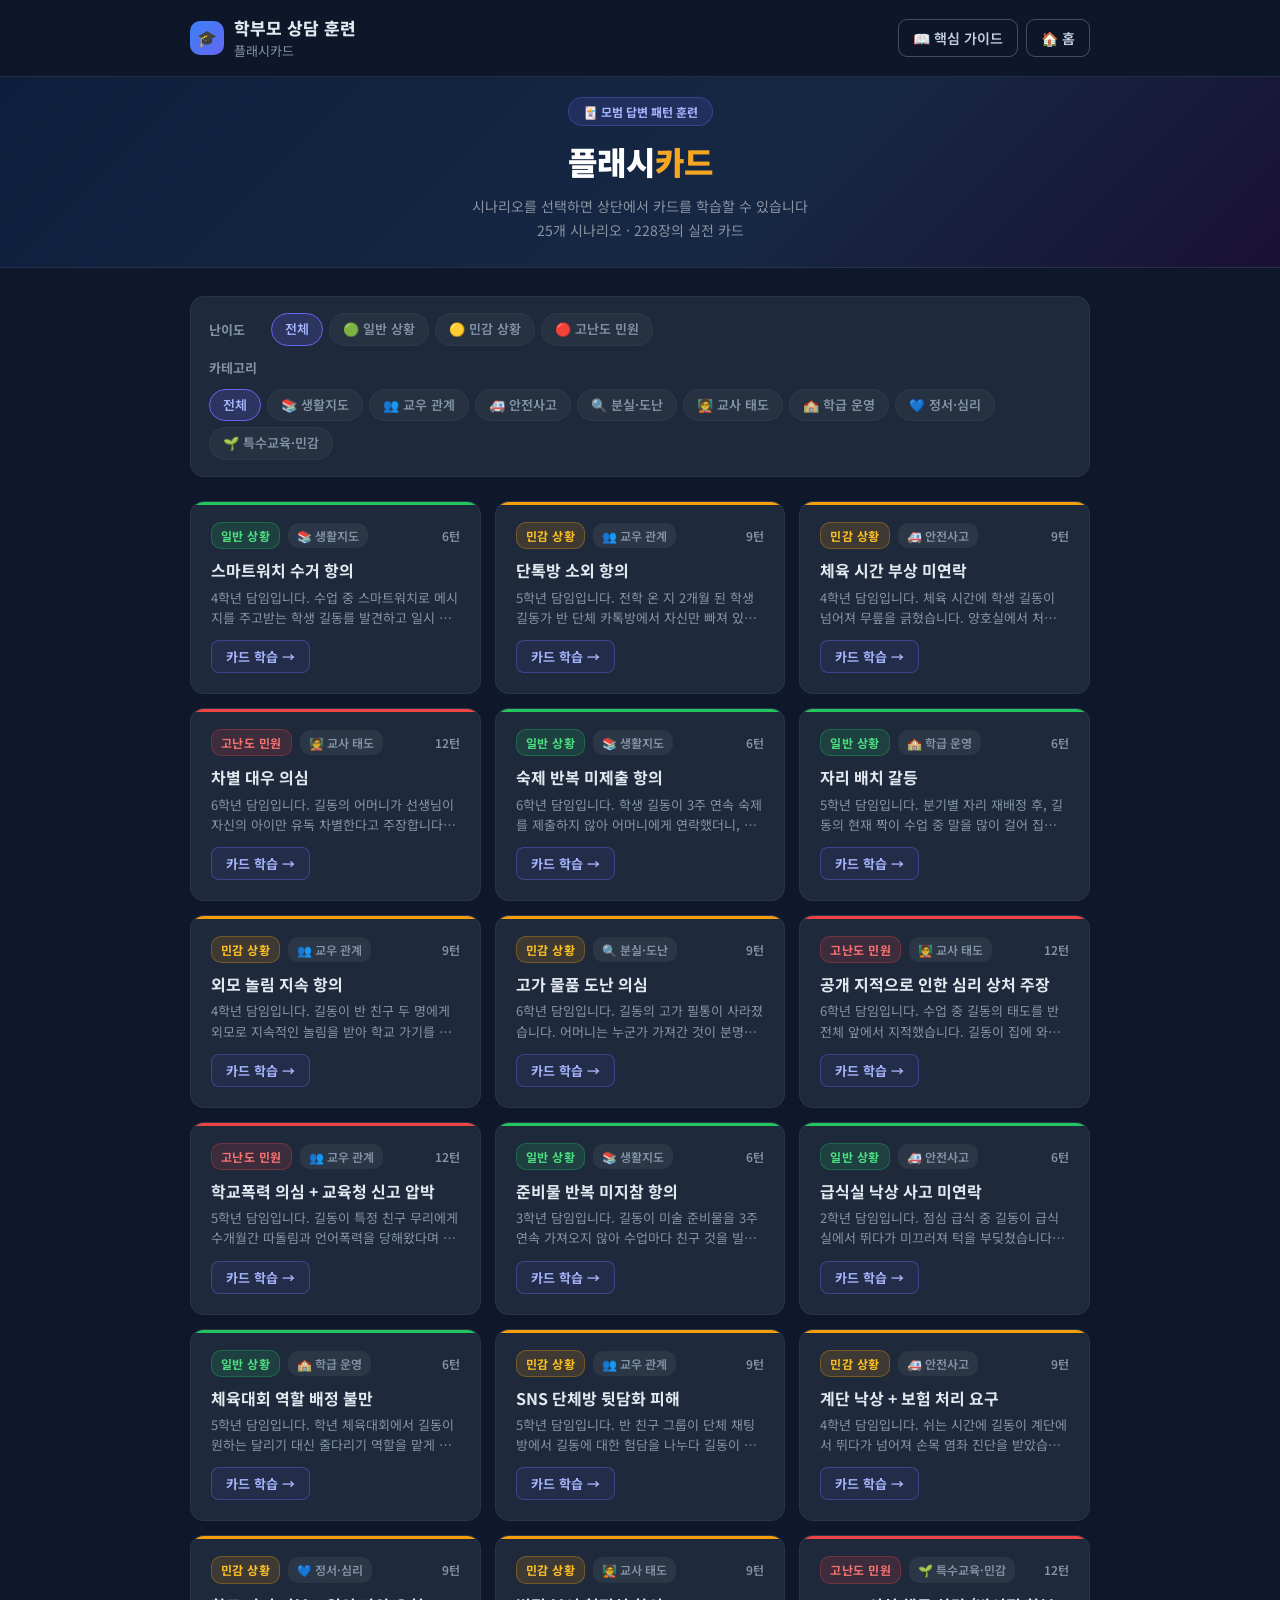
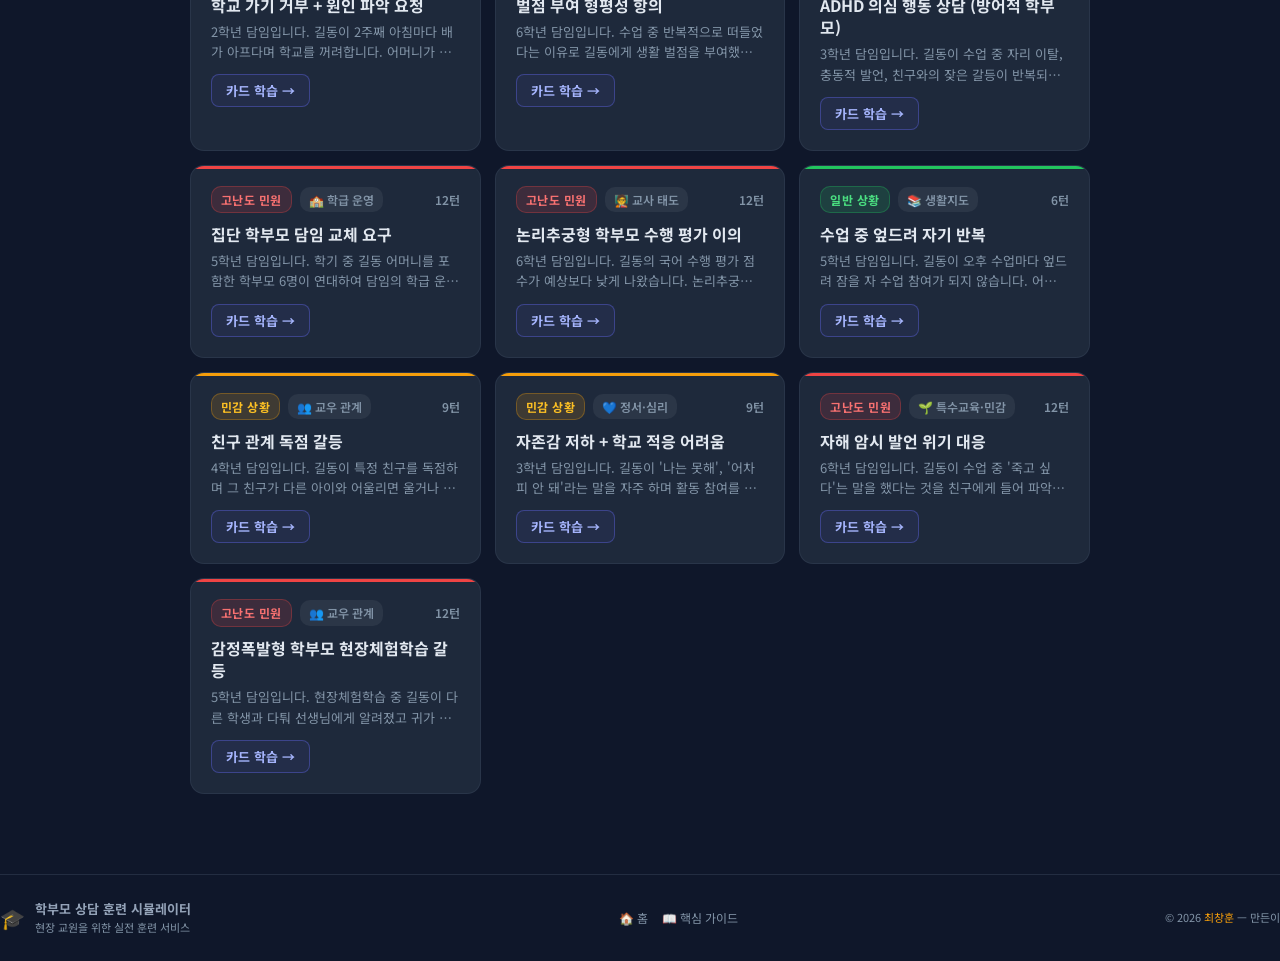
==== commit 130dc368: "Update flash.html" ====
--- a/flash.html
+++ b/flash.html
@@ -6,218 +6,297 @@
 <title>플래시카드 – 학부모 상담 훈련</title>
 <link rel="preconnect" href="https://fonts.googleapis.com">
 <link href="https://fonts.googleapis.com/css2?family=Noto+Serif+KR:wght@400;700;900&family=Noto+Sans+KR:wght@300;400;500;700&display=swap" rel="stylesheet">
-<link rel="stylesheet" href="style.css">
 <style>
-  body { background: var(--bg); }
-
-  /* ── 히어로 ── */
-  .flash-hero {
-    background: linear-gradient(135deg,#0d1f3c 0%,#162844 60%,#1a1035 100%);
-    padding: 20px 20px 24px; text-align: center;
-    border-bottom: 1px solid var(--border);
-  }
-  .flash-hero__badge {
-    display: inline-flex; align-items: center; gap: 6px;
-    background: rgba(99,102,241,.15); border: 1px solid rgba(99,102,241,.35);
-    color: #a5b4fc; font-size: 12px; font-weight: 700;
-    padding: 4px 14px; border-radius: 20px; margin-bottom: 10px;
-  }
-  .flash-hero__title { font-size: clamp(22px,4vw,32px); font-weight: 900; color:#fff; margin-bottom:8px; }
-  .flash-hero__title span { color: #f5a623; }
-  .flash-hero__sub { color: rgba(255,255,255,.5); font-size:14px; line-height:1.7; }
-
-  /* ── 카드 뷰어 (상단 고정 영역) ── */
-  .card-viewer {
-    background: var(--bg2);
-    border-bottom: 1px solid var(--border);
-    padding: 20px;
-    display: none;
-  }
-  .card-viewer.active { display: block; }
-  /* 카드 씬은 최대 640px로 제한, 중앙 정렬 */
-  .card-scene-wrap { max-width: 640px; margin: 0 auto; }
-  .card-viewer__inner { max-width: 900px; margin: 0 auto; }
-
-  /* 뷰어 헤더 */
-  .cv-header { margin-bottom: 12px; }
-  .cv-header__row1 {
-    display: flex; align-items: center; gap: 8px;
-    flex-wrap: wrap; margin-bottom: 6px;
-  }
-  .cv-header__badges { display: flex; gap: 6px; align-items: center; flex-wrap: wrap; flex: 1; }
-  .cv-header__title {
-    font-size: 17px; font-weight: 800; color: var(--txt);
-    line-height: 1.3;
-  }
-  .cv-close {
-    background: transparent; border: 1px solid var(--border);
-    color: var(--txt3); border-radius: 8px;
-    padding: 5px 12px; font-size: 13px; cursor: pointer;
-    flex-shrink: 0; transition: all .15s; font-family: inherit;
-  }
-  .cv-close:hover { border-color: var(--red); color: #f87171; }
-
-  /* 진행 바 */
-  .cv-progress { margin-bottom: 14px; }
-  .cv-progress__meta {
-    display: flex; justify-content: space-between;
-    font-size: 12px; color: var(--txt3); margin-bottom: 6px;
-  }
-  .cv-progress__bar { height: 5px; background: rgba(255,255,255,.08); border-radius: 3px; overflow:hidden; }
-  .cv-progress__fill { height:100%; background:var(--indigo); border-radius:3px; transition: width .4s ease; }
-
-  /* 카드 씬 */
-  .card-scene { perspective: 1200px; cursor: pointer; margin-bottom: 12px; }
-  .card-inner {
-    position: relative; width:100%;
-    transform-style: preserve-3d;
-    transition: transform .5s cubic-bezier(.4,0,.2,1);
-  }
-  .card-inner.flipped { transform: rotateY(180deg); }
-  /* 앞면이 보일 때 높이 기준: 앞면 높이로 card-inner 높이 결정 */
-  .card-inner:not(.flipped) { min-height: var(--face-h, 220px); }
-  .card-inner.flipped       { min-height: var(--back-h, 220px); }
-  .card-face {
-    position: absolute; inset:0; border-radius: var(--radius);
-    backface-visibility: hidden; -webkit-backface-visibility: hidden;
-    display: flex; flex-direction: column;
-    padding: 20px 24px;
-  }
-  .card-front {
-    background: linear-gradient(135deg,#162844 0%,#1e3558 100%);
-    border: 1px solid rgba(255,255,255,.08);
-    justify-content: space-between;
-  }
-  .card-back {
-    background: var(--bg);
-    border: 1px solid rgba(99,102,241,.3);
-    transform: rotateY(180deg);
-    justify-content: space-between;
-  }
-
-  /* 앞면 */
-  .cf-top { display:flex; gap:6px; align-items:center; flex-wrap:wrap; margin-bottom:12px; }
-  .cf-turn {
-    font-size:11px; color:rgba(255,255,255,.35);
-    background:rgba(255,255,255,.07); padding:2px 9px; border-radius:20px; margin-left:auto;
-  }
-  .cf-msg { font-size:15px; color:#e2e8f0; line-height:1.75; }
-  .cf-foot {
-    display:flex; justify-content:space-between; align-items:center;
-    margin-top:10px;
-  }
-  .cf-name { font-size:11px; color:rgba(255,255,255,.28); }
-  .cf-hint { font-size:11px; color:rgba(255,255,255,.2); }
-
-  /* 뒷면 */
-  .cb-label { font-size:11px; font-weight:700; color:var(--green); letter-spacing:.08em; margin-bottom:10px; }
-  .cb-answer { font-size:15px; color:var(--txt); line-height:1.75; margin-bottom:10px; }
-  .cb-tip {
-    font-size:12px; color:#2ec4b6;
-    background:rgba(46,196,182,.08); border-radius:8px;
-    padding:8px 12px; line-height:1.6;
-  }
-  .cb-hint { font-size:11px; color:var(--txt3); text-align:right; margin-top:8px; }
-
-  /* 컨트롤 버튼 */
-  .cv-controls {
-    display: flex; gap: 10px;
-  }
-  .cv-btn {
-    flex:1; padding:10px; border-radius:9px;
-    font-size:14px; font-weight:700; font-family:inherit;
-    cursor:pointer; border:none; transition:all .15s; text-align:center;
-  }
-  .cv-btn-prev { background:rgba(255,255,255,.06); color:var(--txt2); border:1px solid var(--border); }
-  .cv-btn-prev:hover { border-color:var(--indigo); color:var(--txt); }
-  .cv-btn-flip { background:var(--indigo); color:#fff; font-weight:800; flex:1.4; box-shadow:0 3px 10px rgba(99,102,241,.35); }
-  .cv-btn-flip:hover { background:var(--purple); }
-  .cv-btn-next { background:var(--indigo); color:#fff; }
-  .cv-btn-next:hover { background:var(--purple); }
-  .cv-btn:disabled { opacity:.3; cursor:not-allowed; }
-
-  /* ── 시나리오 목록 섹션 ── */
-  .list-section { padding: 28px 20px 60px; }
-  .list-section__inner { max-width: 900px; margin: 0 auto; }
-
-  /* 필터 */
-  .filter-section {
-    background: var(--bg2); border: 1px solid var(--border);
-    border-radius: var(--radius); padding: 16px 18px; margin-bottom: 24px;
-  }
-  .filter-row { display:flex; align-items:center; gap:10px; flex-wrap:wrap; margin-bottom:10px; }
-  .filter-row:last-child { margin-bottom:0; }
-  .filter-label { font-size:13px; font-weight:700; color:var(--txt3); min-width:48px; }
-
-  /* 시나리오 그리드 */
-  .scenario-grid {
-    display: grid;
-    grid-template-columns: repeat(auto-fill, minmax(260px,1fr));
-    gap: 14px;
-  }
-  .scenario-card {
-    background: var(--bg2); border-radius: var(--radius);
-    padding: 20px; cursor: pointer;
-    border: 1.5px solid var(--border);
-    transition: all .18s; position: relative; overflow: hidden;
-  }
-  .scenario-card::before {
-    content:''; position:absolute; top:0; left:0; right:0; height:3px;
-  }
-  .scenario-card.green::before  { background: var(--green); }
-  .scenario-card.yellow::before { background: var(--yellow); }
-  .scenario-card.red::before    { background: var(--red); }
-  .scenario-card:hover {
-    transform: translateY(-3px);
-    box-shadow: 0 8px 28px rgba(99,102,241,.15);
-    border-color: var(--indigo);
-  }
-  .scenario-card.playing {
-    border-color: #f5a623 !important;
-    box-shadow: 0 0 0 2px rgba(245,166,35,.25);
-  }
-  .scenario-card-top { display:flex; align-items:center; gap:8px; margin-bottom:10px; }
-  .scenario-diff-badge {
-    font-size:12px; font-weight:700; padding:3px 9px;
-    border-radius:10px; letter-spacing:.04em;
-  }
-  .scenario-diff-badge.green  { background:rgba(34,197,94,.15);  color:#4ade80; }
-  .scenario-diff-badge.yellow { background:rgba(245,158,11,.15); color:#fbbf24; }
-  .scenario-diff-badge.red    { background:rgba(239,68,68,.15);  color:#f87171; }
-  .scenario-cat-badge {
-    font-size:12px; background:rgba(255,255,255,.06);
-    color:var(--txt3); padding:3px 9px; border-radius:10px; font-weight:600;
-  }
-  .scenario-turns { margin-left:auto; font-size:12px; color:var(--txt3); font-weight:600; }
-  .scenario-title { font-size:16px; font-weight:700; color:var(--txt); margin-bottom:6px; line-height:1.4; }
-  .scenario-desc {
-    font-size:13px; color:var(--txt3); line-height:1.55; margin-bottom:12px;
-    display:-webkit-box; -webkit-line-clamp:2; -webkit-box-orient:vertical; overflow:hidden;
-  }
-  .scenario-start-btn {
-    display:inline-flex; align-items:center; gap:5px;
-    font-size:14px; font-weight:700; color:#a5b4fc;
-    border:1.5px solid rgba(99,102,241,.4);
-    background:rgba(99,102,241,.08);
-    padding:6px 14px; border-radius:8px; cursor:pointer; transition:all .15s;
-  }
-  .scenario-card:hover .scenario-start-btn { background:var(--indigo); color:#fff; border-color:var(--indigo); }
-  .scenario-card.playing .scenario-start-btn {
-    background:rgba(245,166,35,.15); color:#f5a623; border-color:rgba(245,166,35,.4);
-  }
-
-  /* 빈 상태 */
-  .state-box { grid-column:1/-1; padding:60px 20px; text-align:center; }
-  .state-icon { font-size:44px; margin-bottom:12px; }
-  .state-title { font-size:17px; font-weight:700; color:var(--txt); margin-bottom:6px; }
-  .state-sub { font-size:13px; color:var(--txt3); }
-
-  @media (max-width:480px) {
-    .scenario-grid { grid-template-columns: 1fr; }
-    .card-face { padding: 16px 18px; }
-    .cf-msg, .cb-answer { font-size:14px; }
-    .cv-btn { font-size:13px; padding:9px 6px; }
-  }
+/* ── 리셋 & 기본 ── */
+*, *::before, *::after { box-sizing: border-box; margin: 0; padding: 0; }
+:root {
+  --bg:      #0f172a;
+  --bg2:     #1e293b;
+  --bg3:     #0d1526;
+  --border:  rgba(51,65,85,.55);
+  --border2: rgba(51,65,85,.3);
+  --txt:     #e2e8f0;
+  --txt2:    #94a3b8;
+  --txt3:    #8294a7;
+  --blue:    #3b82f6;
+  --indigo:  #6366f1;
+  --purple:  #8b5cf6;
+  --green:   #22c55e;
+  --yellow:  #f59e0b;
+  --red:     #ef4444;
+  --orange:  #f97316;
+  --pink:    #ec4899;
+  --cyan:    #06b6d4;
+  --radius:    14px;
+  --radius-sm: 9px;
+  --shadow:    0 4px 24px rgba(0,0,0,.4);
+}
+html { scroll-behavior: smooth; }
+body {
+  background: var(--bg);
+  color: var(--txt);
+  font-family: 'Noto Sans KR', 'Apple SD Gothic Neo', 'Malgun Gothic', sans-serif;
+  line-height: 1.6;
+  min-height: 100vh;
+}
+a { color: inherit; text-decoration: none; }
+button { font-family: inherit; cursor: pointer; }
+
+/* ── 사이트 헤더 ── */
+.site-header {
+  background: rgba(15,23,42,.97);
+  border-bottom: 1px solid var(--border);
+  padding: 14px 20px;
+  position: sticky; top: 0; z-index: 100;
+  backdrop-filter: blur(8px);
+}
+.site-header__inner {
+  max-width: 900px; margin: 0 auto;
+  display: flex; align-items: center; justify-content: space-between; gap: 12px;
+}
+.site-header__logo { display: flex; align-items: center; gap: 10px; }
+.site-header__logo-icon {
+  width: 34px; height: 34px;
+  background: linear-gradient(135deg, var(--blue), var(--indigo));
+  border-radius: 10px;
+  display: flex; align-items: center; justify-content: center;
+  font-size: 16px; flex-shrink: 0;
+}
+.site-header__title { font-size: 17px; font-weight: 800; color: var(--txt); }
+.site-header__sub   { font-size: 13px; color: var(--txt3); }
+
+/* ── 버튼 ── */
+.btn {
+  display: inline-flex; align-items: center; gap: 6px;
+  padding: 10px 20px; border: none; border-radius: var(--radius-sm);
+  font-size: 16px; font-weight: 600; transition: all .2s; cursor: pointer;
+}
+.btn:hover { transform: translateY(-1px); }
+.btn--ghost {
+  background: transparent;
+  border: 1px solid rgba(148,163,184,.4);
+  color: #c4d0e0;
+}
+.btn--ghost:hover { border-color: var(--indigo); color: #f1f5f9; background: rgba(99,102,241,.08); }
+.btn--sm { padding: 7px 14px; font-size: 14px; }
+
+/* ── 애니메이션 ── */
+@keyframes fadeIn { from { opacity:0; transform:translateY(8px) } to { opacity:1; transform:none } }
+.anim-fade-in { animation: fadeIn .4s ease both; }
+
+/* ── 히어로 ── */
+.flash-hero {
+  background: linear-gradient(135deg,#0d1f3c 0%,#162844 60%,#1a1035 100%);
+  padding: 20px 20px 24px; text-align: center;
+  border-bottom: 1px solid var(--border);
+}
+.flash-hero__badge {
+  display: inline-flex; align-items: center; gap: 6px;
+  background: rgba(99,102,241,.15); border: 1px solid rgba(99,102,241,.35);
+  color: #a5b4fc; font-size: 12px; font-weight: 700;
+  padding: 4px 14px; border-radius: 20px; margin-bottom: 10px;
+}
+.flash-hero__title { font-size: clamp(22px,4vw,32px); font-weight: 900; color:#fff; margin-bottom:8px; }
+.flash-hero__title span { color: #f5a623; }
+.flash-hero__sub { color: rgba(255,255,255,.5); font-size:14px; line-height:1.7; }
+
+/* ── 카드 뷰어 ── */
+.card-viewer {
+  background: var(--bg2);
+  border-bottom: 2px solid var(--indigo);
+  padding: 20px;
+  display: none;
+}
+.card-viewer.active { display: block; }
+.card-viewer__inner { max-width: 900px; margin: 0 auto; }
+.card-scene-wrap { max-width: 640px; margin: 0 auto; }
+
+/* 뷰어 헤더 */
+.cv-header { margin-bottom: 12px; }
+.cv-header__row1 {
+  display: flex; align-items: center; gap: 8px;
+  flex-wrap: wrap; margin-bottom: 6px;
+}
+.cv-header__badges { display: flex; gap: 6px; align-items: center; flex-wrap: wrap; flex: 1; }
+.cv-header__title { font-size: 17px; font-weight: 800; color: var(--txt); line-height: 1.3; }
+.cv-close {
+  background: transparent; border: 1px solid var(--border);
+  color: var(--txt3); border-radius: 8px;
+  padding: 5px 12px; font-size: 13px; cursor: pointer;
+  flex-shrink: 0; transition: all .15s;
+}
+.cv-close:hover { border-color: var(--red); color: #f87171; }
+
+/* 진행 바 */
+.cv-progress { margin-bottom: 14px; }
+.cv-progress__meta {
+  display: flex; justify-content: space-between;
+  font-size: 12px; color: var(--txt3); margin-bottom: 6px;
+}
+.cv-progress__bar { height: 5px; background: rgba(255,255,255,.08); border-radius: 3px; overflow:hidden; }
+.cv-progress__fill { height:100%; background:var(--indigo); border-radius:3px; transition: width .4s ease; }
+
+/* 카드 씬 */
+.card-scene { perspective: 1200px; cursor: pointer; margin-bottom: 12px; }
+.card-inner {
+  position: relative; width:100%;
+  transform-style: preserve-3d;
+  transition: transform .5s cubic-bezier(.4,0,.2,1);
+}
+.card-inner.flipped { transform: rotateY(180deg); }
+.card-face {
+  position: absolute; inset:0; border-radius: var(--radius);
+  backface-visibility: hidden; -webkit-backface-visibility: hidden;
+  display: flex; flex-direction: column; padding: 20px 24px;
+}
+.card-front {
+  background: linear-gradient(135deg,#162844 0%,#1e3558 100%);
+  border: 1px solid rgba(255,255,255,.08);
+  justify-content: space-between;
+}
+.card-back {
+  background: var(--bg);
+  border: 1px solid rgba(99,102,241,.3);
+  transform: rotateY(180deg);
+  justify-content: space-between;
+}
+
+/* 앞면 */
+.cf-top { display:flex; gap:6px; align-items:center; flex-wrap:wrap; margin-bottom:12px; }
+.cf-turn {
+  font-size:11px; color:rgba(255,255,255,.35);
+  background:rgba(255,255,255,.07); padding:2px 9px; border-radius:20px; margin-left:auto;
+}
+.cf-msg { font-size:15px; color:#e2e8f0; line-height:1.75; }
+.cf-foot { display:flex; justify-content:space-between; align-items:center; margin-top:10px; }
+.cf-name { font-size:11px; color:rgba(255,255,255,.28); }
+.cf-hint { font-size:11px; color:rgba(255,255,255,.2); }
+
+/* 뒷면 */
+.cb-label { font-size:11px; font-weight:700; color:var(--green); letter-spacing:.08em; margin-bottom:10px; }
+.cb-answer { font-size:15px; color:var(--txt); line-height:1.75; margin-bottom:10px; }
+.cb-tip {
+  font-size:12px; color:#2ec4b6;
+  background:rgba(46,196,182,.08); border-radius:8px;
+  padding:8px 12px; line-height:1.6;
+}
+.cb-hint { font-size:11px; color:var(--txt3); text-align:right; margin-top:8px; }
+
+/* 컨트롤 버튼 */
+.cv-controls { display: flex; gap: 10px; padding-top: 2px; }
+.cv-btn {
+  flex:1; padding:10px; border-radius:9px;
+  font-size:14px; font-weight:700;
+  cursor:pointer; border:none; transition:all .15s; text-align:center;
+}
+.cv-btn-prev { background:rgba(255,255,255,.06); color:var(--txt2); border:1px solid var(--border); }
+.cv-btn-prev:hover { border-color:var(--indigo); color:var(--txt); }
+.cv-btn-flip { background:var(--indigo); color:#fff; font-weight:800; flex:1.4; box-shadow:0 3px 10px rgba(99,102,241,.35); }
+.cv-btn-flip:hover { background:var(--purple); }
+.cv-btn-next { background:rgba(99,102,241,.15); color:#a5b4fc; border:1px solid rgba(99,102,241,.3); }
+.cv-btn-next:hover { background:var(--indigo); color:#fff; }
+.cv-btn:disabled { opacity:.3; cursor:not-allowed; }
+
+/* ── 시나리오 목록 섹션 ── */
+.list-section { padding: 28px 20px 60px; }
+.list-section__inner { max-width: 900px; margin: 0 auto; }
+
+/* 필터 */
+.filter-section {
+  background: var(--bg2); border: 1px solid var(--border);
+  border-radius: var(--radius); padding: 16px 18px; margin-bottom: 24px;
+}
+.filter-row { display:flex; align-items:center; gap:10px; flex-wrap:wrap; margin-bottom:10px; }
+.filter-row:last-child { margin-bottom:0; }
+.filter-label { font-size:13px; font-weight:700; color:var(--txt3); min-width:52px; padding-top:2px; }
+.chips { display:flex; flex-wrap:wrap; gap:6px; }
+.chip {
+  padding: 5px 13px; border-radius: 20px;
+  font-size: 13px; font-weight: 600; cursor: pointer;
+  border: 1.5px solid var(--border);
+  background: rgba(255,255,255,.04);
+  color: var(--txt3);
+  transition: all .15s; user-select: none;
+}
+.chip:hover { border-color: rgba(148,163,184,.6); color: var(--txt2); }
+.chip.active { background: rgba(99,102,241,.2); border-color: var(--indigo); color: #a5b4fc; }
+.chip.active.green  { background: rgba(34,197,94,.15);  border-color: var(--green);  color: #4ade80; }
+.chip.active.yellow { background: rgba(245,158,11,.15); border-color: var(--yellow); color: #fbbf24; }
+.chip.active.red    { background: rgba(239,68,68,.15);  border-color: var(--red);    color: #f87171; }
+
+/* ── 시나리오 그리드 ── */
+.scenario-grid {
+  display: grid;
+  grid-template-columns: repeat(auto-fill, minmax(260px,1fr));
+  gap: 14px;
+}
+.scenario-card {
+  background: var(--bg2); border-radius: var(--radius);
+  padding: 20px; cursor: pointer;
+  border: 1.5px solid var(--border);
+  transition: all .18s; position: relative; overflow: hidden;
+}
+.scenario-card::before {
+  content:''; position:absolute; top:0; left:0; right:0; height:3px;
+}
+.scenario-card.green::before  { background: var(--green); }
+.scenario-card.yellow::before { background: var(--yellow); }
+.scenario-card.red::before    { background: var(--red); }
+.scenario-card:hover {
+  transform: translateY(-3px);
+  box-shadow: 0 8px 28px rgba(99,102,241,.15);
+  border-color: var(--indigo);
+}
+.scenario-card.playing {
+  border-color: var(--indigo) !important;
+  box-shadow: 0 0 0 2px rgba(99,102,241,.25);
+}
+.scenario-card-top { display:flex; align-items:center; gap:8px; margin-bottom:10px; }
+.scenario-diff-badge {
+  font-size:12px; font-weight:700; padding:3px 9px;
+  border-radius:10px; letter-spacing:.04em;
+}
+.scenario-diff-badge.green  { background:rgba(34,197,94,.15);  border:1px solid rgba(34,197,94,.3);  color:#4ade80; }
+.scenario-diff-badge.yellow { background:rgba(245,158,11,.15); border:1px solid rgba(245,158,11,.3); color:#fbbf24; }
+.scenario-diff-badge.red    { background:rgba(239,68,68,.15);  border:1px solid rgba(239,68,68,.3);  color:#f87171; }
+.scenario-cat-badge {
+  font-size:12px; background:rgba(255,255,255,.06);
+  color:var(--txt3); padding:3px 9px; border-radius:10px; font-weight:600;
+}
+.scenario-turns { margin-left:auto; font-size:12px; color:var(--txt3); font-weight:600; }
+.scenario-title { font-size:16px; font-weight:700; color:var(--txt); margin-bottom:6px; line-height:1.4; }
+.scenario-desc {
+  font-size:13px; color:var(--txt3); line-height:1.55; margin-bottom:12px;
+  display:-webkit-box; -webkit-line-clamp:2; -webkit-box-orient:vertical; overflow:hidden;
+}
+.scenario-start-btn {
+  display:inline-flex; align-items:center; gap:5px;
+  font-size:13px; font-weight:700; color:#a5b4fc;
+  border:1.5px solid rgba(99,102,241,.4);
+  background:rgba(99,102,241,.08);
+  padding:6px 14px; border-radius:8px; cursor:pointer; transition:all .15s;
+}
+.scenario-card:hover .scenario-start-btn { background:var(--indigo); color:#fff; border-color:var(--indigo); }
+.scenario-card.playing .scenario-start-btn {
+  background:rgba(99,102,241,.2); color:#a5b4fc; border-color:var(--indigo);
+}
+
+/* 빈 상태 */
+.state-box { grid-column:1/-1; padding:60px 20px; text-align:center; }
+.state-icon { font-size:44px; margin-bottom:12px; }
+.state-title { font-size:17px; font-weight:700; color:var(--txt); margin-bottom:6px; }
+.state-sub { font-size:13px; color:var(--txt3); }
+
+/* 푸터 */
+footer { border-top: 1px solid var(--border); margin-top: 20px; }
+
+@media (max-width:640px) {
+  .scenario-grid { grid-template-columns: 1fr; }
+  .card-face { padding: 16px 18px; }
+  .cf-msg, .cb-answer { font-size:14px; }
+  .cv-btn { font-size:13px; padding:9px 6px; }
+  .site-header__inner { flex-wrap: wrap; }
+}
 </style>
 </head>
 <body>
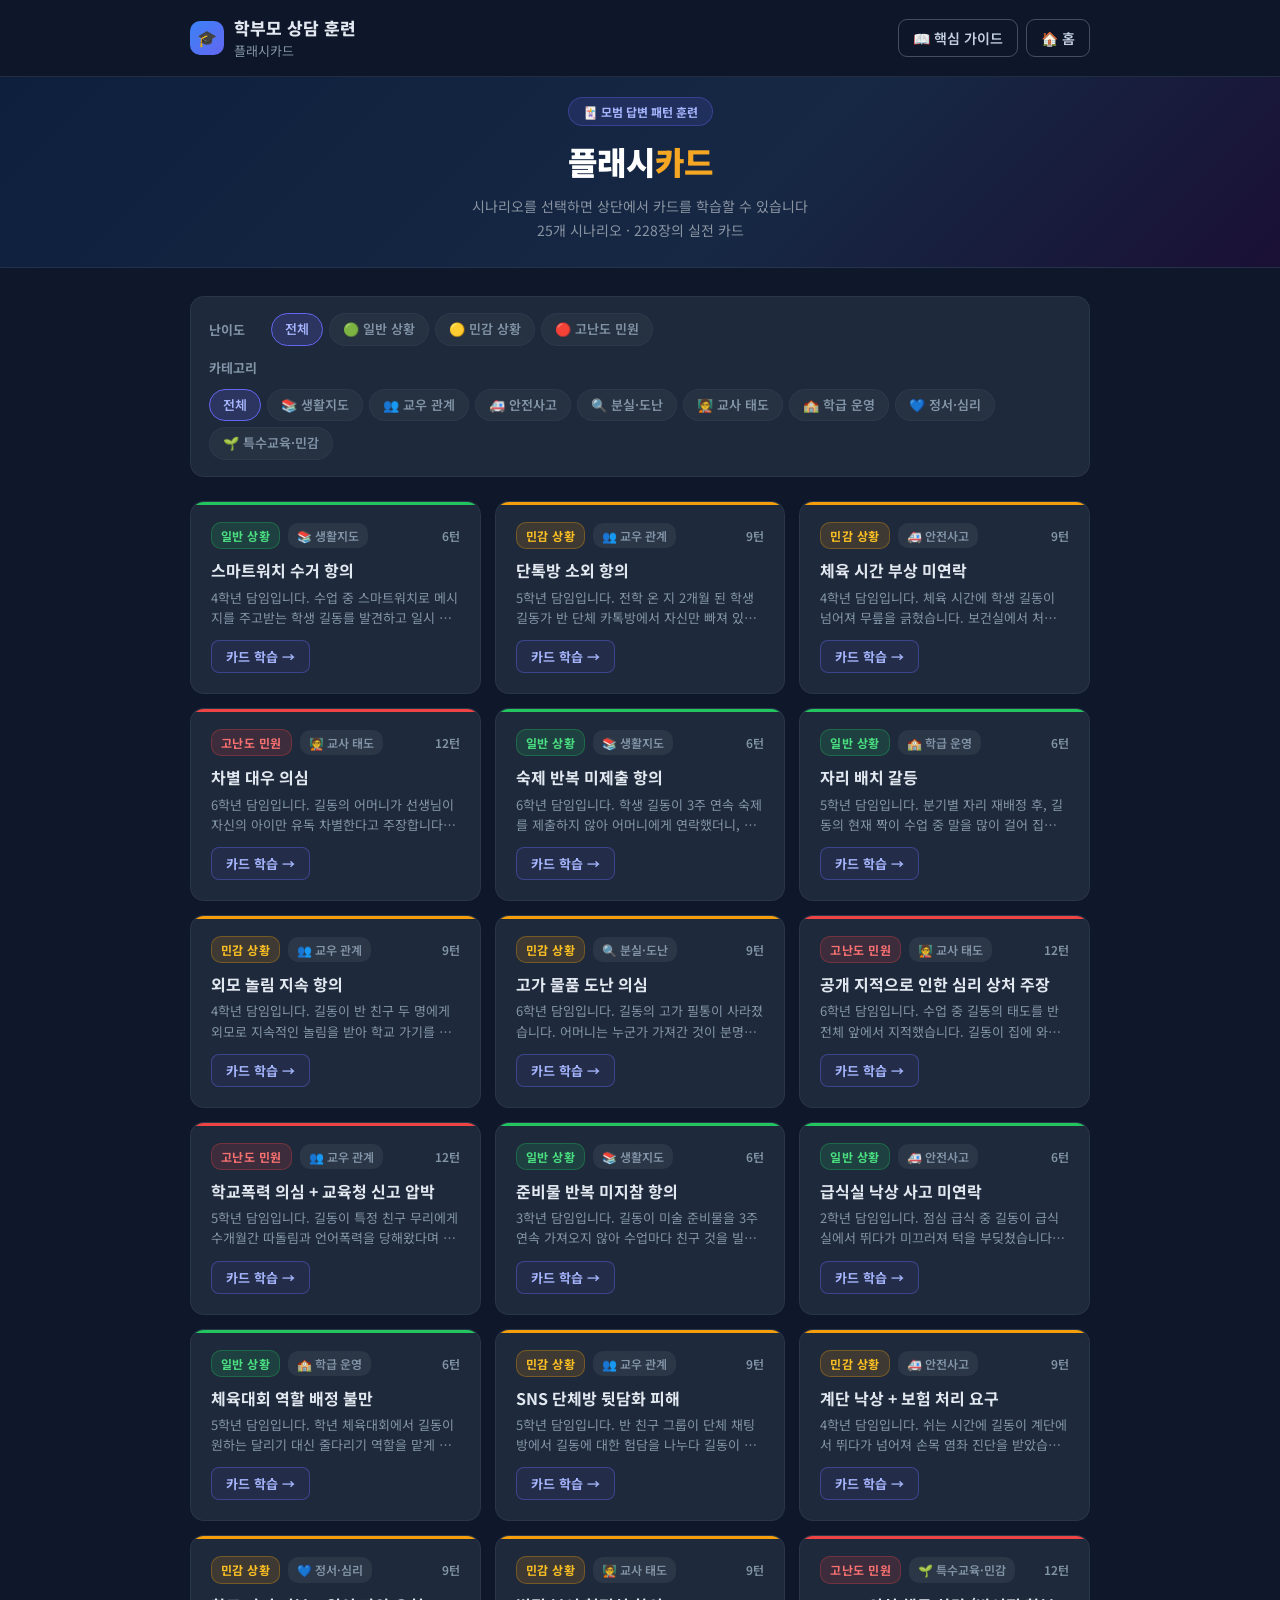
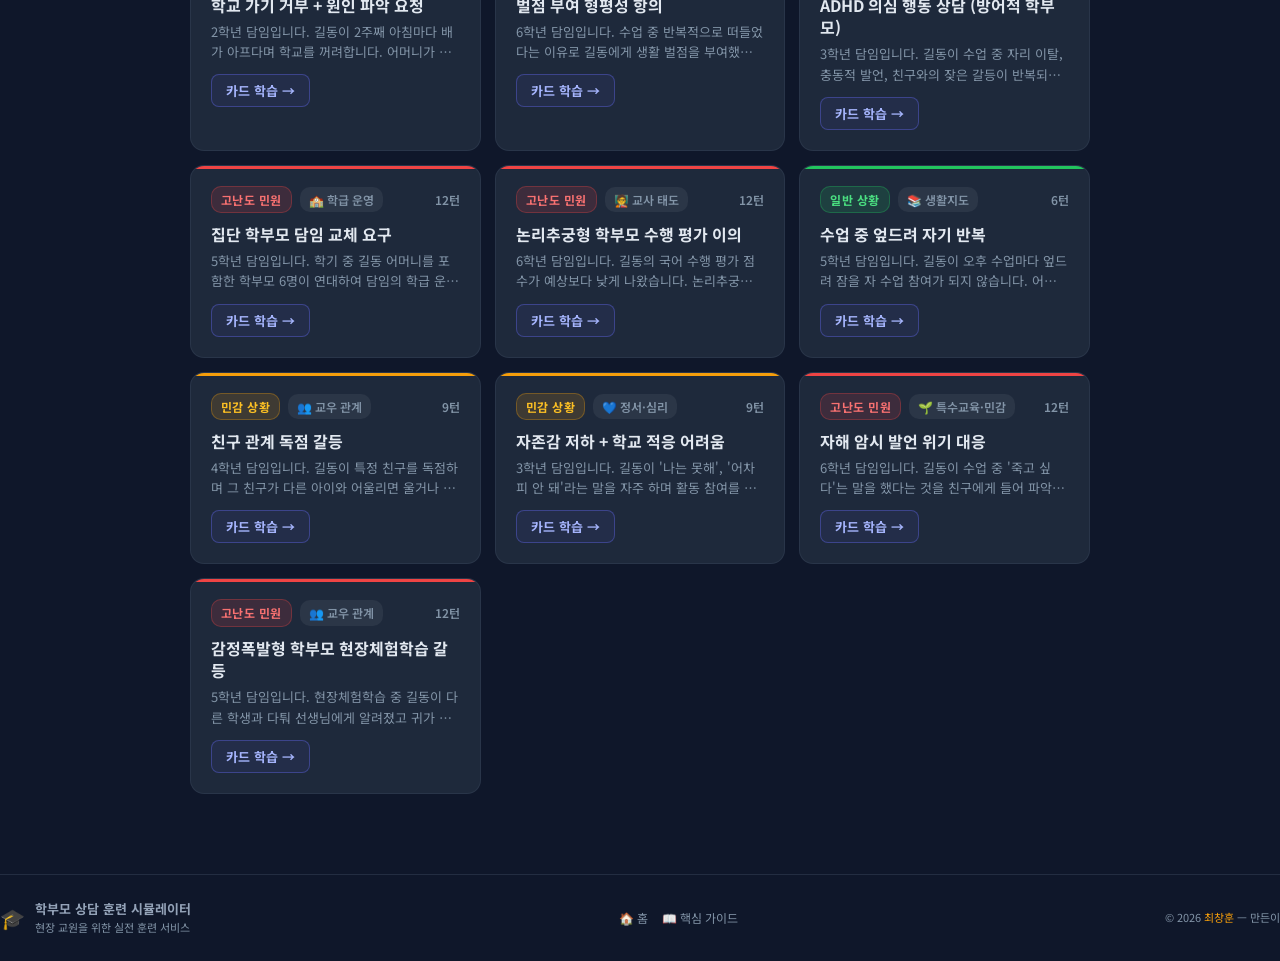
==== commit fd3f4ad4: "Update flash.html" ====
--- a/flash.html
+++ b/flash.html
@@ -145,20 +145,22 @@
 }
 .card-inner.flipped { transform: rotateY(180deg); }
 .card-face {
-  position: absolute; inset:0; border-radius: var(--radius);
+  border-radius: var(--radius);
   backface-visibility: hidden; -webkit-backface-visibility: hidden;
   display: flex; flex-direction: column; padding: 20px 24px;
+  min-height: 180px; width: 100%;
 }
 .card-front {
   background: linear-gradient(135deg,#162844 0%,#1e3558 100%);
   border: 1px solid rgba(255,255,255,.08);
   justify-content: space-between;
+  position: relative;
 }
 .card-back {
   background: var(--bg);
   border: 1px solid rgba(99,102,241,.3);
   transform: rotateY(180deg);
-  justify-content: space-between;
+  position: absolute; inset: 0;
 }
 
 /* 앞면 */
@@ -448,7 +450,7 @@
 </footer>
 
 <script>
-const SCENARIOS = [{"id": "s1", "scenarioType": "일반", "typeLabel": "일반 상황", "typeColor": "#22c55e", "category": "생활지도", "categoryIcon": "📚", "categoryColor": "#3b82f6", "title": "스마트워치 수거 항의", "difficulty": 1, "situation": "4학년 담임입니다. 수업 중 스마트워치로 메시지를 주고받는 학생 길동를 발견하고 일시 보관했습니다. 길동의 아버지가 즉각 반환을 요구하며 전화를 했습니다.", "parentName": "길동 아버지", "initialEmotion": 72, "turns": [{"parentMessage": "선생님, 길동 아버지입니다. 스마트워치가 시계인데 왜 빼앗은 거예요? 그건 아이 안전을 위해 채워준 건데, 학교 마음대로 가져가면 어떻게 합니까.", "modelAnswer": "아버님, 많이 당황하셨겠네요. 안전 때문에 채워주신 마음 충분히 이해합니다. 수업 중에 메시지를 주고받아서 잠시 보관했는데, 오늘 방과 후 바로 반환해 드리겠습니다.", "tip": "💡 공감 먼저 → 사실 설명 → 즉각적 해결책 순서를 지키세요."}, {"parentMessage": "그래도 연락은 해주셨어야 하는 거 아닌가요? 집에 와서야 알았잖아요.", "modelAnswer": "맞습니다, 아버님. 보관 즉시 연락드렸어야 했는데 그러지 못해서 정말 죄송합니다. 앞으로는 이런 상황이 생기면 바로 연락드리겠습니다.", "tip": "💡 학부모의 지적이 맞다면 명확하게 인정하고 사과하세요. 변명보다 사과가 신뢰를 회복합니다."}, {"parentMessage": "앞으로 이런 일이 또 생기면 어떻게 하실 건가요? 아이 물건을 이렇게 가져가는 건 좀 불안하네요.", "modelAnswer": "네, 앞으로는 전자기기 관련 상황이 생기면 즉시 아버님께 연락드리겠습니다. 또 길동와도 수업 중 사용 방식에 대해 차분하게 이야기를 나눠보겠습니다. 가정에서도 함께 이야기해 주시면 더 효과적일 것 같습니다.", "tip": "💡 재발 방지 계획과 가정-학교 협력 방안을 함께 제시하세요."}, {"parentMessage": "알겠습니다. 아이한테도 잘 말씀해 주세요.", "modelAnswer": "네, 아버님. 오늘 연락해 주셔서 감사합니다. 길동와 편안하게 이야기 나누고 방과 후에 스마트워치 돌려드리겠습니다. 궁금한 점 생기시면 언제든지 연락 주세요.", "tip": "💡 마무리에는 감사 인사와 후속 조치를 명확히 전달하세요."}, {"parentMessage": "그런데 선생님, 학교 규정에 스마트워치에 대한 내용이 따로 있나요? 제가 가정통신문에서 본 기억이 없어서요.", "modelAnswer": "좋은 지적입니다, 아버님. 현행 생활규정에는 스마트폰 수거 내용은 있지만 스마트워치가 명확히 명시되어 있지는 않습니다. 이 부분은 학교 차원에서 규정을 보완해야 할 부분이고, 가정에도 사전에 충분히 안내드렸어야 했습니다. 말씀해 주셔서 감사합니다.", "tip": "💡 규정의 미비함을 솔직히 인정하세요. 방어보다 개선 의지를 보이는 것이 신뢰를 높입니다."}, {"parentMessage": "알겠어요. 어쨌든 수업에 방해가 되면 안 된다는 건 저도 알아요. 아이한테 집에서 한번 이야기해볼게요.", "modelAnswer": "감사합니다, 아버님. 길동와 방과 후에 조용히 이야기를 나눌게요. 가정에서도 한 말씀 해주시면 아이도 이유를 더 잘 이해할 것 같습니다. 오늘 연락 주셔서 감사했습니다.", "tip": "💡 마무리는 가정·학교 역할 분담을 확인하고, 진심 어린 감사로 끝맺으세요."}], "teachingPoint": "공감 → 사실 설명 → 사과 → 구체적 약속의 순서가 학부모의 불안을 빠르게 해소합니다.", "strengths": ["즉각적 반환 약속으로 실질적 해결", "가정-학교 협력 제안"], "improvements": ["보관 시 즉시 연락하는 습관 형성 필요", "스마트워치 관련 규정 명확화 후 가정통신문 발송"]}, {"id": "s2", "scenarioType": "민감", "typeLabel": "민감 상황", "typeColor": "#f59e0b", "category": "교우 관계", "categoryIcon": "👥", "categoryColor": "#8b5cf6", "title": "단톡방 소외 항의", "difficulty": 2, "situation": "5학년 담임입니다. 전학 온 지 2개월 된 학생 길동가 반 단체 카톡방에서 자신만 빠져 있다고 속상해합니다. 길동의 어머니가 따돌림이라며 해결을 요구합니다.", "parentName": "길동 어머니", "initialEmotion": 78, "turns": [{"parentMessage": "선생님, 길동 엄마예요. 애가 어젯밤에 울면서 자기만 반 카톡방에 없다고 하더라고요. 이건 명백한 따돌림 아닌가요? 선생님이 해결해 주셔야 하는 거 아닌가요?", "modelAnswer": "어머니, 길동가 많이 속상했겠네요. 그 마음 충분히 이해합니다. 아이들 사이 카톡방은 제가 직접 강제하기 어려운 개인 영역이지만, 내일 길동와 조용히 이야기 나누고 반 아이들 관계를 살펴보겠습니다.", "tip": "💡 공감하되, 교사가 할 수 있는 것과 없는 것을 솔직하게 구분해 설명하세요."}, {"parentMessage": "직접 개입이 어렵다고 하시면 저는 어떻게 해야 해요? 애가 소외당하고 있는 게 뻔히 보이는데.", "modelAnswer": "어머니의 걱정이 충분히 이해됩니다. 카톡방 자체를 강제할 수는 없지만, 학교에서 길동가 친구들과 자연스럽게 어울릴 기회를 만들겠습니다. 내일 쉬는 시간에 길동와 직접 이야기해서 어떤 부분이 힘든지 먼저 확인해볼게요.", "tip": "💡 '못 한다'는 말 뒤에는 반드시 '할 수 있는 것'을 구체적으로 제시하세요."}, {"parentMessage": "그게 효과가 있을까요? 애들이 이미 마음이 멀어진 것 같아서요.", "modelAnswer": "전학 온 지 2개월이라 적응하는 시간이 더 필요할 수 있어요. 이번 주 학급 시간에 친구 관계 활동을 진행해서 길동가 자연스럽게 어울릴 기회를 만들겠습니다. 진행 상황을 금요일까지 문자로 알려드리겠습니다.", "tip": "💡 구체적인 날짜와 방법, 후속 연락 시점을 약속하면 학부모의 불안이 줄어듭니다."}, {"parentMessage": "그렇게 해주시면 감사하죠. 아이가 학교 가기 싫다고 할 정도로 힘들어하고 있어서요.", "modelAnswer": "아이가 그 정도로 힘들어하고 있었군요. 더 빨리 알아차렸어야 했는데 죄송합니다. 길동가 학교에서 안전하고 편안하게 지낼 수 있도록 제가 더 세심하게 살피겠습니다.", "tip": "💡 아이의 심각성을 인정하고, 더 빨리 대응하지 못한 것을 진심으로 사과하세요."}, {"parentMessage": "선생님이 신경 써주신다니 감사해요. 아이가 빨리 친구들이랑 잘 지냈으면 좋겠어요.", "modelAnswer": "네, 어머니. 길동가 반에서 편안하게 지낼 수 있도록 최선을 다하겠습니다. 이번 주 금요일에 상황을 문자로 알려드릴게요. 먼저 연락해 주셔서 감사합니다.", "tip": "💡 마무리에 약속한 연락 시점을 다시 한번 명확히 확인하세요."}, {"parentMessage": "그런데 선생님, 제가 다른 학부모님들께도 이 이야기를 했더니 한 어머니가 길동가 좀 어울리기 어려운 아이 같다고 하더라고요. 그 말이 너무 마음에 걸려요.", "modelAnswer": "그 말을 들으셨을 때 많이 속상하셨겠어요. 다른 학부모님의 의견이 아이에 대한 정확한 평가는 아닙니다. 제가 학교에서 길동를 지켜본 바로는 낯선 환경에 적응하는 시간이 조금 더 필요한 아이이지, 어울리기 어려운 아이가 아닙니다.", "tip": "💡 외부의 부정적 평가에 흔들리지 않고 교사로서 아이를 객관적으로 옹호하세요."}, {"parentMessage": "그럼 선생님이 보시기에 길동가 학교생활에서 어떤 부분이 특히 어려워 보이나요? 솔직하게 말씀해 주셔도 괜찮아요.", "modelAnswer": "솔직하게 말씀드리면, 길동가 먼저 말을 거는 것을 좀 어려워하는 것 같습니다. 쉬는 시간에 혼자 있는 경우가 있어서 저도 의식적으로 짝 활동이나 소그룹 활동에 자연스럽게 참여할 수 있는 기회를 만들어왔습니다. 앞으로도 계속 살피겠습니다.", "tip": "💡 아이의 어려움을 구체적으로 전달하되, 교사가 이미 노력 중인 점도 함께 알려주세요."}, {"parentMessage": "솔직하게 말씀해 주셔서 감사해요. 집에서도 친구 사귀는 방법을 좀 연습시켜야겠네요.", "modelAnswer": "어머니의 관심이 길동에게 큰 힘이 됩니다. 집에서는 오늘 학교에서 있었던 재미있는 일 하나씩 이야기해보는 것부터 시작하시면 좋을 것 같아요. 아이가 학교 이야기를 편하게 꺼낼 수 있는 분위기가 만들어지면 제가 파악하고 도울 수 있는 폭도 넓어집니다.", "tip": "💡 가정에서 실천 가능한 구체적인 팁을 제안하면 학부모와의 협력 관계가 깊어집니다."}, {"parentMessage": "선생님, 혹시 제가 학교에 직접 와서 상담받을 수 있을까요? 전화보다는 직접 이야기하고 싶어서요.", "modelAnswer": "물론입니다, 어머니. 언제든지 상담 신청 주시면 시간을 잡겠습니다. 저도 2주에 한 번씩 길동의 적응 상황을 짧게라도 문자로 알려드리겠습니다. 오늘 솔직하게 말씀해 주셔서 감사합니다. 길동가 곧 편안하게 학교생활을 할 수 있을 거라고 믿습니다.", "tip": "💡 대면 상담에 적극 응하고, 정기적인 소통 계획을 제안하며 아이의 성장에 대한 신뢰로 마무리하세요."}], "teachingPoint": "할 수 없는 것은 솔직히 설명하고, 할 수 있는 것을 구체적으로 약속해야 신뢰가 생깁니다.", "strengths": ["솔직한 한계 설명", "구체적 날짜·방법 제시", "후속 연락 약속"], "improvements": ["소외 징후를 더 빠르게 포착하는 관찰력", "학부모 동의를 구하는 협력적 태도"]}, {"id": "s3", "scenarioType": "민감", "typeLabel": "민감 상황", "typeColor": "#f59e0b", "category": "안전사고", "categoryIcon": "🚑", "categoryColor": "#f97316", "title": "체육 시간 부상 미연락", "difficulty": 2, "situation": "4학년 담임입니다. 체육 시간에 학생 길동이 넘어져 무릎을 긁혔습니다. 양호실에서 처치를 받고 정상 수업에 참여했는데, 귀가 후 어머니가 왜 연락을 안 했냐고 항의합니다.", "parentName": "길동 어머니", "initialEmotion": 76, "turns": [{"parentMessage": "선생님, 길동 엄마예요. 지금 애 무릎을 보니까 다쳤잖아요. 왜 연락을 안 해주셨어요? 아무리 작은 거라도 다치면 바로 알려주셔야 하는 거 아닌가요?", "modelAnswer": "어머니, 많이 놀라셨겠어요. 길동이 체육 시간에 넘어져서 무릎을 긁혔는데 양호실에서 처치받고 정상적으로 수업에 참여했어요. 집에 가면서 말씀드렸어야 했는데 제가 미처 챙기지 못했습니다. 죄송해요.", "tip": "💡 감정 공감 → 사실 설명 → 진심 어린 사과 순서로 시작하세요."}, {"parentMessage": "그래도 어떻게 연락을 안 해줍니까. 제가 아예 몰랐잖아요.", "modelAnswer": "맞습니다, 어머니. 양호실 처치 후 바로 연락드렸어야 했는데 그러지 못해서 다시 한번 죄송합니다. 앞으로는 어떤 작은 부상이라도 즉시 연락드리겠습니다.", "tip": "💡 학부모의 지적을 충분히 인정하고, 앞으로의 약속을 명확히 하세요."}, {"parentMessage": "길동 상태는 지금 어떤가요? 병원에 가봐야 하는 건 아닌지.", "modelAnswer": "양호실에서 확인했을 때는 찰과상으로 처치 후 정상적으로 활동했습니다. 그래도 어머니께서 걱정되신다면 오늘 저녁에 병원에서 확인해 보시는 게 좋겠습니다. 만약 치료가 필요하시면 학교 안전공제회를 통해 의료비 지원을 받으실 수 있으니 필요하시면 제가 안내해 드리겠습니다.", "tip": "💡 학부모가 궁금한 정보를 충분히 제공하고, 실질적 지원 방법까지 안내하세요."}, {"parentMessage": "앞으로는 이런 일이 생기면 꼭 바로 연락 주세요. 제가 모르고 있으면 너무 불안하거든요.", "modelAnswer": "네, 꼭 그렇게 하겠습니다. 앞으로 부상이 생기면 아무리 작은 것도 바로 문자로 알려드리겠습니다. 어머니께서 항상 길동 상태를 파악하실 수 있도록 제가 더 세심하게 소통하겠습니다.", "tip": "💡 구체적인 방법(문자)과 기준(작은 부상도)을 명시해 신뢰를 주세요."}, {"parentMessage": "감사합니다. 길동이 지금은 크게 아파하지 않으니 다행이에요.", "modelAnswer": "다행입니다. 길동이 내일 학교에서 불편함 없이 잘 지내는지 제가 살펴보겠습니다. 혹시 집에서 불편해하면 바로 알려주세요. 먼저 연락해 주셔서 감사합니다.", "tip": "💡 마무리에는 내일 학교에서의 모니터링을 약속해 지속적 관심을 보여주세요."}, {"parentMessage": "그런데 선생님, 다른 학부모님들도 이런 상황에서 연락을 못 받으신 경우가 있나요? 학교 차원에서 매뉴얼 같은 게 있는 건가요?", "modelAnswer": "좋은 질문입니다, 어머니. 학교 안전사고 대응 매뉴얼상 양호실 처치가 필요한 경우 보호자에게 연락하도록 되어 있습니다. 이번에 제가 그 절차를 지키지 못한 것입니다. 앞으로는 매뉴얼대로 처치 즉시 연락드리겠습니다.", "tip": "💡 학교 절차를 정확히 안내하고, 이번에 그 절차를 따르지 못했음을 솔직히 인정하세요."}, {"parentMessage": "체육 시간에 아이들이 다치는 게 잦은 건 아닌가요? 안전 관리를 더 철저하게 할 방법은 없나요?", "modelAnswer": "어머니, 좋은 지적입니다. 체육 시간 전 준비운동을 철저히 하고, 위험한 동작은 제가 직접 시범을 보인 뒤 진행하고 있습니다. 이번 사고처럼 예상치 못한 상황도 있지만, 앞으로는 운동장 상태 점검과 안전 구역 표시를 더 꼼꼼히 확인하겠습니다.", "tip": "💡 현재 하고 있는 안전 조치를 설명하고, 추가 개선 방향을 함께 제시하세요."}, {"parentMessage": "혹시 길동이 특별히 조심해야 할 신체적인 부분이 있는데 선생님이 알고 계세요? 건강 조사서에 적었던 것 같은데요.", "modelAnswer": "네, 길동의 건강 조사서를 확인했고 알고 있습니다. 체육 활동 시 해당 부분을 더욱 주의 깊게 살피겠습니다. 혹시 최근에 변경된 내용이 있으시면 알려주시면 바로 반영하겠습니다.", "tip": "💡 아이의 건강 정보를 파악하고 있음을 확인시켜 주고, 최신 정보 업데이트를 요청하세요."}, {"parentMessage": "선생님이 꼼꼼하게 챙겨주시는 것 같아서 안심이 돼요. 앞으로 궁금한 게 있으면 편하게 연락해도 될까요?", "modelAnswer": "물론입니다, 어머니. 언제든지 문자나 전화로 연락 주세요. 길동의 건강과 안전에 관한 일이라면 아무리 작은 것이라도 함께 챙겨나가면 좋겠습니다. 오늘 이야기해 주셔서 감사합니다.", "tip": "💡 언제든 연락 가능하다는 개방성을 보여주고, 협력 관계를 공고히 하며 마무리하세요."}], "teachingPoint": "부상 발생 시 즉각 연락이 원칙입니다. 사과를 먼저 하고, 앞으로의 구체적 조치를 약속해야 신뢰가 회복됩니다.", "strengths": ["즉각적 사과와 실수 인정", "안전공제회 안내로 실질적 도움 제공"], "improvements": ["부상 발생 즉시 연락하는 습관", "보건 처치 내용을 귀가 전 확인 문자 발송"]}, {"id": "s4", "scenarioType": "고난도", "typeLabel": "고난도 민원", "typeColor": "#ef4444", "category": "교사 태도", "categoryIcon": "🧑‍🏫", "categoryColor": "#ef4444", "title": "차별 대우 의심", "difficulty": 3, "situation": "6학년 담임입니다. 길동의 어머니가 선생님이 자신의 아이만 유독 차별한다고 주장합니다. 교사는 특별히 차별한 적이 없다고 생각합니다.", "parentName": "길동 어머니", "initialEmotion": 83, "turns": [{"parentMessage": "선생님, 길동 엄마예요. 솔직히 말씀드릴게요. 우리 아이가 선생님한테 차별받는다고 느끼고 있어요. 다른 아이들이랑 대우가 다르다고요. 이게 사실인지 여쭤보고 싶어서요.", "modelAnswer": "어머니, 그렇게 느끼셨다면 많이 속상하셨을 것 같습니다. 길동도 그런 마음을 가지고 있었다면 저도 꼭 확인해 봐야 할 부분이라고 생각합니다. 제가 의도적으로 길동를 차별한 적은 없지만, 길동가 그렇게 느낀 구체적인 상황이 있었는지 먼저 자세히 들어봐도 될까요?", "tip": "💡 즉각 부정하지 말고, 공감 후 구체적 상황을 먼저 파악하려는 자세를 보여주세요."}, {"parentMessage": "아이가 집에 와서 자꾸 말해요. 발표할 때도 자기는 잘 안 시켜주고, 친구들이 떠들 때는 그냥 넘어가는데 자기만 혼난다고요. 그러니까 아이가 선생님이 자기를 싫어한다고 느끼는 것 같아요.", "modelAnswer": "길동가 그렇게 느꼈다면 그냥 넘길 일은 아닌 것 같습니다. 말씀해 주신 발표 기회나 생활지도 상황을 제가 다시 돌아보겠습니다. 제가 기억하기로는 발표는 여러 학생에게 기회를 주려고 했고, 생활지도도 특정 학생만을 대상으로 하지 않았습니다. 그래도 길동가 반복해서 그렇게 느꼈다면 제 지도 방식이 길동에게 어떻게 받아들여졌는지 확인해 볼 필요가 있습니다.", "tip": "💡 아이의 감정을 인정하면서도, 객관적 사실을 차분하게 설명하세요."}, {"parentMessage": "선생님은 그렇게 생각하실 수 있겠지만, 아이 입장에서는 다르게 느끼는 거잖아요. 아이가 학교 가기 싫다고까지 말하니까 저도 그냥 넘길 수가 없어요.", "modelAnswer": "어머니 말씀처럼 아이가 학교 가기 싫다고까지 말했다면 저도 매우 중요하게 봐야 할 상황입니다. 먼저 길동와 편안하게 이야기해 보면서 어떤 장면에서 서운함을 느꼈는지 확인하겠습니다. 그리고 수업 중 발표 기회나 생활지도 상황도 제가 다시 점검해 보겠습니다.", "tip": "💡 '학교 가기 싫다'는 말의 심각성을 받아들이고, 구체적인 확인 계획을 제시하세요."}, {"parentMessage": "저는 선생님을 탓하려고만 전화드린 건 아니에요. 그런데 아이가 계속 힘들다고 하니까, 선생님이 조금만 더 신경 써주셨으면 좋겠어요.", "modelAnswer": "네, 어머니 말씀 충분히 이해합니다. 앞으로 길동가 수업에서 소외감을 느끼지 않도록 발표 기회나 역할 부여를 더 세심하게 살피겠습니다. 생활지도 때도 길동가 억울하게 느끼지 않도록 이유를 분명히 설명하고, 필요하면 따로 불러 차분히 이야기하겠습니다. 이번 주 안에 길동와 한 번 이야기해 보고, 확인한 내용을 어머니께 다시 말씀드리겠습니다.", "tip": "💡 학부모가 원하는 것을 파악하고, 구체적이고 실행 가능한 개선 계획을 제시하세요."}, {"parentMessage": "그렇게 해주시면 좋겠어요. 아이가 선생님이 자기를 싫어한다고 생각하는 게 제일 걱정이에요.", "modelAnswer": "길동가 그렇게 느끼고 있었다면 저도 마음이 무겁습니다. 저는 길동를 싫어하거나 차별하려는 마음은 전혀 없습니다. 다만 제 말이나 지도 방식이 길동에게 다르게 받아들여졌을 수 있다는 점은 조심해서 살펴보겠습니다. 길동가 학교에서 안심하고 지낼 수 있도록 제가 더 세심하게 챙기겠습니다.", "tip": "💡 교사로서의 진심을 전달하되, 자기 성찰의 자세를 함께 보여주세요."}, {"parentMessage": "네, 선생님이 그렇게 말씀해 주시니 조금 안심이 됩니다. 아이하고도 잘 이야기해 주세요.", "modelAnswer": "네, 어머니. 길동와 이야기할 때 아이가 부담을 느끼지 않도록 조심스럽게 확인하겠습니다. 확인 후에 어머니께 다시 연락드리겠습니다. 말씀해 주셔서 감사합니다.", "tip": "💡 아이를 배려하는 구체적 방법과 후속 연락을 약속하며 마무리하세요."}, {"parentMessage": "솔직히 말씀드리면, 다른 학부모님들한테서도 선생님이 특정 아이들을 편애한다는 말을 들은 적이 있어요. 저한테만 이런 일이 생긴 게 아닐 수도 있다는 거죠.", "modelAnswer": "그런 이야기를 들으셨군요. 많이 마음이 불편하셨을 것 같습니다. 다른 학부모님들의 우려도 제가 가볍게 여기지 않겠습니다. 특정 학생을 편애하거나 차별하려는 의도는 없었지만, 제 행동이 그렇게 비칠 수 있다면 저도 더 많이 돌아봐야 할 것 같습니다. 길동뿐 아니라 모든 학생이 공평하게 대우받을 수 있도록 더 세심히 노력하겠습니다.", "tip": "💡 소문에 방어적으로 반응하지 않고, 다른 학부모들의 의견도 진지하게 수용하는 자세를 보여주세요."}, {"parentMessage": "제가 학교에 공식으로 민원을 넣어야 하나 고민이에요. 아이가 계속 힘들다고 하니까요.", "modelAnswer": "어머니께서 그런 고민을 하실 정도라면 길동가 얼마나 힘들어하고 있는지 더 진지하게 받아들여야겠습니다. 민원을 제기하실 권리는 언제나 있습니다. 다만 그 전에 저와 직접 이야기를 더 나누시거나, 필요하다면 학교 상담사 선생님과 함께하는 3자 면담을 마련해 드릴 수 있습니다. 어떤 방식이 도움이 될지 어머니가 선택해 주세요.", "tip": "💡 민원 제기를 막거나 방어하지 않고, 더 나은 해결 방법을 함께 찾으려는 자세를 보여주세요."}, {"parentMessage": "민원이 들어가면 선생님 입장에서도 불편하실 것 같아서 제가 망설이고 있어요. 하지만 아이 문제니까 어쩔 수 없는 것 같기도 하고요.", "modelAnswer": "어머니, 저를 배려해 주시는 마음 감사합니다. 하지만 길동가 학교에서 행복하게 지내는 것이 저의 불편함보다 훨씬 더 중요합니다. 어머니께서 어떤 방식으로 해결하려 하시든 저는 성실하게 협력하겠습니다.", "tip": "💡 학부모의 배려에 감사하되, 아이를 최우선에 두는 교사의 가치관을 분명히 전달하세요."}, {"parentMessage": "그럼 어떤 구체적인 변화가 있을지 제가 어떻게 확인할 수 있을까요?", "modelAnswer": "이번 주 안에 길동와 이야기를 나누고, 다음 주 중으로 어머니께 전화드려 상황을 공유하겠습니다. 그 후에도 2주에 한 번씩 짧게라도 길동의 상황을 알려드리겠습니다. 만약 제가 전달드린 내용과 길동가 집에서 이야기하는 내용이 다르다면 바로 연락 주세요.", "tip": "💡 구체적인 확인 일정과 소통 방식을 약속하면 학부모의 불안이 크게 줄어듭니다."}, {"parentMessage": "길동가 선생님한테 직접 말하기는 많이 힘들어할 것 같아요. 아이가 부담을 느끼지 않도록 해주실 수 있나요?", "modelAnswer": "충분히 이해합니다. 길동에게 먼저 다가갈 때는 직접적으로 물어보기보다 자연스러운 대화 중에 이야기를 들을 수 있도록 하겠습니다. 1대1로 차분하게 이야기할 수 있는 시간과 공간을 만들어 아이가 편하게 이야기할 수 있게 배려하겠습니다.", "tip": "💡 아이의 심리적 안전감을 위한 구체적인 접근 방식을 설명하세요."}, {"parentMessage": "네, 선생님. 오늘 솔직하게 이야기 나눠서 좋았어요. 저도 집에서 길동한테 선생님에 대해 긍정적으로 이야기해볼게요.", "modelAnswer": "어머니, 감사합니다. 오늘 이렇게 직접 말씀해 주신 덕분에 저도 많이 돌아볼 수 있었습니다. 길동가 학교에서 안심하고 지낼 수 있도록 최선을 다하겠습니다. 가정에서의 따뜻한 지지가 아이에게 큰 힘이 될 것입니다. 언제든지 연락 주세요.", "tip": "💡 학부모의 협력에 진심으로 감사하고, 가정의 역할을 격려하며 긍정적으로 마무리하세요."}], "teachingPoint": "차별 주장에 즉각 부정하지 않고, 아이의 감정을 인정한 뒤 구체적 확인과 개선을 약속하는 것이 핵심입니다.", "strengths": ["방어하지 않고 경청하는 자세", "구체적 개선 계획과 후속 연락 약속"], "improvements": ["평소 발표 기회 기록 관리", "생활지도 시 이유 설명 습관화"]}, {"id": "s5", "scenarioType": "일반", "typeLabel": "일반 상황", "typeColor": "#22c55e", "category": "생활지도", "categoryIcon": "📚", "categoryColor": "#3b82f6", "title": "숙제 반복 미제출 항의", "difficulty": 1, "situation": "6학년 담임입니다. 학생 길동이 3주 연속 숙제를 제출하지 않아 어머니에게 연락했더니, 오히려 숙제 양이 너무 많다며 항의합니다.", "parentName": "길동 어머니", "initialEmotion": 65, "turns": [{"parentMessage": "선생님, 길동 엄마예요. 숙제를 못 냈다고 하셨는데, 솔직히 숙제가 너무 많은 거 아닌가요? 학원도 다니고 집에 오면 너무 지쳐해요.", "modelAnswer": "어머니, 연락 주셔서 감사합니다. 길동이가 많이 지쳐 있었군요, 충분히 이해합니다. 3주간 미제출이 이어져 걱정이 되어 연락드렸는데, 집에서 어떤 상황인지 조금 더 말씀해 주시겠어요?", "tip": "💡 학부모의 불만을 먼저 공감하고, 사실 확인은 부드럽게 시작하세요."}, {"parentMessage": "학원 끝나고 오면 너무 힘들다고 해요. 그런데 또 숙제까지 해야 하니까요.", "modelAnswer": "학원과 학교 숙제가 겹치면 정말 힘들 수 있어요. 제가 드리는 숙제는 주 3회, 수학 5문제와 독서 기록 한 편인데, 혹시 이 부분이 부담스러우셨나요?", "tip": "💡 숙제 내용을 구체적으로 설명해 오해를 줄이세요."}, {"parentMessage": "그래도 좀 줄여주실 수 있나요? 아이가 너무 힘들어해요.", "modelAnswer": "네, 길동이 상황을 고려해서 당분간 수학 문제를 3문제로 줄여보겠습니다. 다만 독서 기록은 언어 발달에 도움이 되어서 유지하면 좋겠습니다. 길동이와도 직접 이야기해서 어떤 부분이 어려운지 파악해 볼게요.", "tip": "💡 합리적인 요구는 수용하되, 교육적 근거를 함께 설명하세요."}, {"parentMessage": "그렇게 해주시면 감사하죠. 근데 선생님, 숙제를 못 냈다고 반 앞에서 지적하지는 않으시죠?", "modelAnswer": "물론입니다, 어머니. 숙제 미제출은 반 앞에서 공개적으로 지적하지 않고 항상 개별적으로 이야기를 나눕니다. 길동이가 그런 경험을 했다고 느꼈다면 저도 더 세심하게 살피겠습니다.", "tip": "💡 학부모의 걱정을 명확히 해소하고, 지도 방식을 투명하게 알려주세요."}, {"parentMessage": "미제출이 계속되면 성적에 영향이 있나요?", "modelAnswer": "좋은 질문입니다. 현재 숙제는 형성 평가 성격이라 성적에 직접 반영되지 않습니다. 다만 수업 내용 복습이 되기 때문에 단원 평가 점수와는 간접적으로 연관될 수 있습니다. 꾸준히 해온다면 분명 도움이 됩니다.", "tip": "💡 성적과의 관계를 명확하고 솔직하게 안내하세요."}, {"parentMessage": "선생님이 자세히 설명해 주시니 이해가 되네요. 앞으로 잘 부탁드려요.", "modelAnswer": "감사합니다, 어머니. 길동이가 부담 없이 학교생활을 즐길 수 있도록 저도 함께 노력하겠습니다. 변화가 생기면 문자로 알려드리겠습니다. 먼저 연락 주셔서 감사했습니다.", "tip": "💡 마무리에 후속 소통 계획을 제안해 신뢰를 마무리하세요."}], "teachingPoint": "학부모 불만에도 사실을 차분히 설명하고 합리적 범위에서 요구를 수용하면 자연스럽게 협력 관계가 형성됩니다.", "strengths": ["숙제 내용을 구체적으로 설명", "아이 상황을 고려한 유연한 대응"], "improvements": ["숙제 양 결정 전 가정 상황 사전 파악", "학기 초 숙제 목적을 가정통신문으로 안내"]}, {"id": "s6", "scenarioType": "일반", "typeLabel": "일반 상황", "typeColor": "#22c55e", "category": "학급 운영", "categoryIcon": "🏫", "categoryColor": "#06b6d4", "title": "자리 배치 갈등", "difficulty": 1, "situation": "5학년 담임입니다. 분기별 자리 재배정 후, 길동의 현재 짝이 수업 중 말을 많이 걸어 집중이 안 된다며 어머니가 자리를 바꿔달라고 요구합니다.", "parentName": "길동 어머니", "initialEmotion": 62, "turns": [{"parentMessage": "선생님, 길동 엄마예요. 자리 바꾼 뒤로 짝이 너무 산만해서 수업에 집중을 못 하겠다고 하더라고요. 자리를 다시 바꿔주실 수 있나요?", "modelAnswer": "어머니, 연락 주셔서 감사합니다. 길동이가 집중하기 힘들다고 했군요, 많이 걱정되셨겠어요. 구체적으로 어떤 상황이 있었는지 말씀해 주시면 제가 자리 배정을 다시 살펴보겠습니다.", "tip": "💡 즉각 수용도 거부도 하지 말고 상황 파악을 먼저 하세요."}, {"parentMessage": "짝이 자꾸 말을 걸고 장난을 친대요. 길동이는 집중하고 싶은데 계속 방해받는다고요.", "modelAnswer": "그렇군요. 수업 중 반복적인 방해가 있었다면 길동이 입장에서 정말 힘들었겠어요. 오늘 수업 시간에 직접 관찰하고, 두 아이 모두와 개별적으로 이야기를 나눠볼게요.", "tip": "💡 즉시 확인하겠다는 약속이 학부모의 불안을 줄입니다."}, {"parentMessage": "말씀만 하시면 뭐가 달라지나요? 그냥 자리를 바꿔주시면 안 되나요?", "modelAnswer": "어머니 마음 충분히 이해합니다. 다만 자리 변경은 반 전체 균형을 고려해야 해서 신중하게 결정해야 합니다. 오늘 상황을 확인한 뒤 필요하다면 목요일까지 조정하겠습니다. 결과를 목요일에 문자로 알려드리겠습니다.", "tip": "💡 즉각 변경이 어려운 이유를 설명하고, 구체적 시일과 연락을 약속하세요."}, {"parentMessage": "그 짝 아이도 문제가 있는 거 아닌가요? 다른 학부모님들도 비슷한 말씀을 하시던데요.", "modelAnswer": "특정 학생에 대한 평가를 드리기는 어렵지만, 수업 분위기에 문제가 있다면 학급 차원에서 제가 해결해야 할 부분입니다. 확인 후 필요하면 자리 전체를 재배치하는 방향도 검토하겠습니다.", "tip": "💡 타 학생 평가는 피하되, 학급 운영자로서 대응 의지를 보이세요."}, {"parentMessage": "알겠어요. 그럼 목요일까지 연락 주시는 거죠?", "modelAnswer": "네, 어머니. 목요일까지 길동이 상황과 자리 조정 여부를 문자로 알려드리겠습니다. 그 사이에 길동이가 불편해한다면 바로 연락 주세요.", "tip": "💡 약속한 날짜를 재확인하고 중간 연락 창구도 열어두세요."}, {"parentMessage": "네, 감사합니다. 선생님이 확인해 주신다니 믿음이 가요.", "modelAnswer": "감사합니다, 어머니. 길동이가 편안하게 수업에 집중할 수 있는 환경을 만드는 것이 저의 역할입니다. 목요일에 꼭 연락드리겠습니다.", "tip": "💡 마무리에 교사의 역할을 명확히 하고 약속을 한 번 더 확인하세요."}], "teachingPoint": "자리 배치 요구에는 즉각 수용도 거부도 아닌 확인→약속→실행의 단계적 대응이 효과적입니다.", "strengths": ["상황 파악 우선 접근", "구체적 일정 제시"], "improvements": ["자리 배치 기준을 학기 초 가정통신문으로 사전 안내", "정기적인 자리 재배정 원칙 학부모 공유"]}, {"id": "s7", "scenarioType": "민감", "typeLabel": "민감 상황", "typeColor": "#f59e0b", "category": "교우 관계", "categoryIcon": "👥", "categoryColor": "#8b5cf6", "title": "외모 놀림 지속 항의", "difficulty": 2, "situation": "4학년 담임입니다. 길동이 반 친구 두 명에게 외모로 지속적인 놀림을 받아 학교 가기를 싫어하기 시작했습니다. 어머니가 즉각적인 처벌과 재발 방지를 요구하며 전화했습니다.", "parentName": "길동 어머니", "initialEmotion": 80, "turns": [{"parentMessage": "선생님, 길동 엄마예요. 우리 애가 반에서 외모 때문에 계속 놀림을 받는다고 했어요. 이건 학교폭력 아닌가요? 선생님은 왜 모르고 계셨던 거예요?", "modelAnswer": "어머니, 길동이가 그런 일을 겪고 있었군요. 얼마나 속상하셨을지 충분히 이해합니다. 제가 더 일찍 알아차렸어야 했는데 정말 죄송합니다. 구체적으로 어떤 상황이 있었는지 말씀해 주시면 내일 바로 확인하겠습니다.", "tip": "💡 학부모의 분노를 먼저 공감하고, 빠르게 대응하지 못한 것에 진심으로 사과하세요."}, {"parentMessage": "특정 애 두 명이 길동이 외모를 흉내 내고 놀린다고 하던데요. 이건 처벌해야 하는 거 아닌가요?", "modelAnswer": "네, 지속적인 외모 놀림은 절대 가볍게 볼 수 없습니다. 내일 해당 학생들과 개별 면담을 진행하고 정확한 상황을 파악하겠습니다. 학교폭력 해당 여부도 포함해서 검토한 뒤 결과를 알려드리겠습니다.", "tip": "💡 학교폭력 가능성을 열어두고 조사 의지를 명확히 하세요."}, {"parentMessage": "길동이가 요즘 학교 가기 싫다고 하는데, 당장 어떻게 해주실 건가요?", "modelAnswer": "길동이가 학교를 두려워하게 됐다면 정말 심각한 상황입니다. 내일 길동이와 먼저 이야기를 나누어 아이가 교실에서 안전하다고 느낄 수 있도록 하겠습니다. 담임으로서 당분간 더 주의 깊게 살피겠습니다.", "tip": "💡 피해 학생의 심리 안전을 최우선으로 다루고 있다는 것을 보여주세요."}, {"parentMessage": "놀린 애들 부모한테도 연락하실 거예요?", "modelAnswer": "네, 사실 관계를 확인한 후 해당 학생 보호자에게도 연락드려야 합니다. 단, 먼저 확인을 마친 뒤 진행해야 효과적으로 해결할 수 있습니다. 이번 주 금요일까지 상황을 정리해서 어머니께 알려드리겠습니다.", "tip": "💡 상대 학부모 연락 계획도 공유하되, 사실 확인이 우선임을 설명하세요."}, {"parentMessage": "선생님, 솔직히 담임이 이런 상황을 몰랐다는 게 좀 실망스러워요.", "modelAnswer": "어머니, 그 말씀이 맞습니다. 아이들 사이에서 일어나는 일을 더 빨리 파악하지 못한 것은 제 책임입니다. 앞으로는 쉬는 시간과 점심시간에 더 자주 관찰하고, 길동이와도 정기적으로 이야기를 나누겠습니다.", "tip": "💡 비판을 방어하지 말고 솔직히 인정한 후 구체적 개선 방안을 제시하세요."}, {"parentMessage": "그래도 선생님이 이렇게 적극적으로 대응해 주시니 다행이에요. 길동이한테도 뭔가 해주실 수 있을까요?", "modelAnswer": "물론입니다. 길동이에게 이런 상황에서 대처하는 방법과 언제든 선생님에게 말할 수 있다는 것을 알려주겠습니다. 필요하다면 학교 상담 선생님과의 연계도 검토해보겠습니다.", "tip": "💡 피해 학생에 대한 직접 지원 방안을 구체적으로 제시하세요."}, {"parentMessage": "상담 선생님 연계는 좋은 것 같아요. 그런데 놀린 아이들에게 어떤 조치를 취하실 건가요?", "modelAnswer": "면담을 통해 행동의 잘못을 명확히 인식시키고 진심 어린 사과를 이끌어내는 것이 우선입니다. 반복되거나 고의적인 경우에는 학교 차원의 공식 절차가 진행될 수 있음도 알려주겠습니다.", "tip": "💡 가해 학생 조치 방향과 절차를 구체적으로 설명하세요."}, {"parentMessage": "공식 절차라면 학교폭력위원회 같은 건가요?", "modelAnswer": "네, 지속성·고의성·피해 정도에 따라 학교폭력대책심의위원회 개최 여부를 검토하게 됩니다. 내일 확인 후 필요성이 있다면 학교폭력 담당 선생님과 함께 어머니께 안내드리겠습니다.", "tip": "💡 공식 절차를 정확하게 안내하고, 단독 결정이 아님을 명확히 하세요."}, {"parentMessage": "네, 알겠습니다. 선생님, 빠르게 처리해 주세요.", "modelAnswer": "네, 어머니. 길동이의 학교생활이 빠르게 회복될 수 있도록 최선을 다하겠습니다. 내일 면담 후 금요일까지 꼭 연락드리겠습니다. 오늘 용기 내어 연락 주셔서 감사합니다.", "tip": "💡 마무리는 구체적 일정 재확인과 진심 어린 감사로 끝맺으세요."}], "teachingPoint": "외모 놀림은 학교폭력 가능성을 열어두고 사실 확인→피해 학생 보호→가해 학생 면담→보호자 연락의 순서로 체계적으로 대응해야 합니다.", "strengths": ["즉각적 조사 약속", "피해 학생 심리 지원 계획", "공식 절차 안내"], "improvements": ["쉬는 시간·점심시간 관찰 강화", "학기 초 학교폭력 예방 교육 철저히 실시"]}, {"id": "s8", "scenarioType": "민감", "typeLabel": "민감 상황", "typeColor": "#f59e0b", "category": "분실·도난", "categoryIcon": "🔍", "categoryColor": "#f97316", "title": "고가 물품 도난 의심", "difficulty": 2, "situation": "6학년 담임입니다. 길동의 고가 필통이 사라졌습니다. 어머니는 누군가 가져간 것이 분명하다며 즉각 범인을 찾아달라고 강하게 요구합니다.", "parentName": "길동 어머니", "initialEmotion": 82, "turns": [{"parentMessage": "선생님, 길동이 필통이 없어졌어요. 5만 원짜리인데, 그냥 잃어버린 게 아니에요. 누가 가져간 거예요. 당장 찾아주세요.", "modelAnswer": "어머니, 정말 속상하셨겠어요. 소중한 물건이 없어졌으니 얼마나 당황하셨을지 충분히 이해합니다. 오늘 교실과 주변을 꼼꼼히 살펴보고, 길동이에게도 마지막으로 사용한 장소를 확인해보겠습니다.", "tip": "💡 공감 먼저, 즉시 확인을 약속하되 '도난 단정'은 피하세요."}, {"parentMessage": "분명히 누가 가져간 거예요. 아이가 아침에 가방에 있었다고 했거든요.", "modelAnswer": "네, 아침에 있었다면 당일 교실에서 없어진 것이군요. 쉬는 시간과 점심시간 동선을 길동이와 함께 확인하고, 교실 구석구석도 다시 살펴보겠습니다. 오늘 안으로 결과를 알려드리겠습니다.", "tip": "💡 단정보다 체계적 확인 절차를 먼저 밟는 것이 중요합니다."}, {"parentMessage": "혹시 CCTV 확인할 수 있나요?", "modelAnswer": "CCTV 확인은 교장 선생님 결재가 필요한 공식 절차입니다. 먼저 교실 내 확인을 마친 뒤, 필요하다면 절차에 따라 요청하겠습니다. 내일까지 교실 확인 후 CCTV 확인 필요 여부를 판단해 안내드리겠습니다.", "tip": "💡 CCTV 요구에는 공식 절차를 안내하고 단계적으로 접근하세요."}, {"parentMessage": "애들한테 물어보시면 안 되나요? 다 같이 있었을 텐데요.", "modelAnswer": "반 전체에 한꺼번에 물어보면 자칫 억울한 학생이 지목될 수 있습니다. 대신 길동이 주변에 있던 친구 몇 명에게 개별적으로 부드럽게 여쭤보는 방식으로 진행하겠습니다.", "tip": "💡 집단 추궁의 위험성을 설명하고 신중한 개별 확인 방법을 제안하세요."}, {"parentMessage": "그렇게 해서 찾을 수 있을까요? 너무 답답하네요.", "modelAnswer": "어머니의 답답한 마음 충분히 이해합니다. 빨리 해결하고 싶은 마음은 저도 같습니다. 잘못된 방법으로 진행하면 억울한 학생이 생길 수 있어서 신중하게 접근하고 있습니다. 오늘 저녁에 확인 결과를 문자로 보내드리겠습니다.", "tip": "💡 신중한 접근의 이유를 설명하고 구체적인 연락 시간을 약속하세요."}, {"parentMessage": "만약 못 찾으면 어떻게 되나요? 학교에서 배상해 주나요?", "modelAnswer": "도난이 확인될 경우 학교안전공제회를 통한 보상 절차가 있습니다. 다만 먼저 도난 사실이 확인되어야 절차가 진행됩니다. 확인 결과에 따라 절차를 안내드리겠습니다.", "tip": "💡 배상 가능성을 공식 절차와 함께 정확하게 안내하세요."}, {"parentMessage": "선생님, 솔직히 교실 관리가 안 된 거 아닌가요?", "modelAnswer": "어머니의 말씀이 이해됩니다. 교실 내 물건 분실이 발생한 것에 대해 저도 더 세심하게 관리하지 못한 부분이 있습니다. 앞으로는 귀중품은 가방 깊숙이 보관하도록 안내를 강화하겠습니다.", "tip": "💡 교실 관리 책임을 인정하되 개선 방향을 함께 제시하세요."}, {"parentMessage": "길동이가 너무 속상해해요. 선생님이 위로해 주실 수 있을까요?", "modelAnswer": "네, 내일 길동이와 따로 시간을 내어 이야기를 나누겠습니다. 물건 때문에 많이 속상했을 텐데, 선생님이 함께 해결하려 노력하고 있다는 것을 직접 전해주겠습니다.", "tip": "💡 피해 학생에 대한 정서적 지원도 명확히 약속하세요."}, {"parentMessage": "알겠습니다. 오늘 저녁에 연락 기다릴게요.", "modelAnswer": "네, 어머니. 오늘 저녁 확인 결과를 문자로 보내드리겠습니다. 길동이가 빨리 마음을 추스를 수 있도록 최선을 다하겠습니다. 연락 주셔서 감사합니다.", "tip": "💡 약속한 연락을 재확인하고 아이 회복에 초점을 맞춰 마무리하세요."}], "teachingPoint": "도난 의심 상황에서는 단정을 피하고 체계적 확인→개별 면담→공식 절차 안내 순서로 신중하게 접근해야 억울한 학생이 생기지 않습니다.", "strengths": ["신중한 확인 절차 설명", "공식 보상 절차 안내", "당일 연락 약속"], "improvements": ["귀중품 보관 지도 강화", "분실 발생 시 즉시 확인 절차 수립"]}, {"id": "s9", "scenarioType": "고난도", "typeLabel": "고난도 민원", "typeColor": "#ef4444", "category": "교사 태도", "categoryIcon": "🧑‍🏫", "categoryColor": "#ec4899", "title": "공개 지적으로 인한 심리 상처 주장", "difficulty": 3, "situation": "6학년 담임입니다. 수업 중 길동의 태도를 반 전체 앞에서 지적했습니다. 길동이 집에 와서 수치스러웠다고 울었고, 어머니가 교사의 지도 방식이 아이에게 심리적 상처를 줬다며 강하게 항의합니다.", "parentName": "길동 어머니", "initialEmotion": 88, "turns": [{"parentMessage": "선생님, 오늘 수업 중에 반 애들 다 보는 앞에서 우리 아이를 망신 주셨다고요? 길동이가 집에 와서 눈물을 흘렸어요. 어떻게 그럴 수 있으세요?", "modelAnswer": "어머니, 길동이가 많이 속상했군요. 그 마음이 충분히 이해됩니다. 오늘 지도 과정에서 길동이가 상처를 받았다면 정말 안타깝습니다. 어떤 말을 전해줬는지 조금 더 말씀해 주시겠어요?", "tip": "💡 방어하기 전에 아이의 감정을 먼저 인정하고 상황을 파악하려는 자세를 보이세요."}, {"parentMessage": "반 애들 앞에서 '길동이, 또 딴짓이야? 왜 이렇게 집중을 못 해?'라고 했다고요. 이게 교육인가요?", "modelAnswer": "길동이가 그렇게 느꼈다면, 제 말이 의도와 다르게 상처로 전달된 것 같습니다. 수업 집중을 돕기 위한 의도였지만, 반 앞에서 그런 표현을 사용한 것이 길동이를 위축시켰을 수 있습니다. 그 부분은 제가 더 신중했어야 했습니다.", "tip": "💡 의도를 설명하되 방법이 잘못되었음을 인정하세요. 의도와 결과는 다를 수 있습니다."}, {"parentMessage": "아이가 학교 가기 싫다고 하는데, 선생님이 책임지실 수 있어요?", "modelAnswer": "길동이가 학교 가기를 두려워하게 되었다면 정말 심각하게 받아들여야 할 상황입니다. 내일 길동이와 개별적으로 이야기를 나누어 마음이 어떤지 직접 확인하겠습니다. 길동이가 교실에서 다시 편안함을 느낄 수 있도록 최선을 다하겠습니다.", "tip": "💡 아이의 학교 거부 신호를 심각하게 받아들이고 즉각 대응을 약속하세요."}, {"parentMessage": "앞으로 우리 아이를 반 앞에서 절대 지적하지 않겠다고 약속해 주실 수 있나요?", "modelAnswer": "네, 어머니. 앞으로 길동이를 지도할 때는 반드시 개인적으로 이야기를 나누겠습니다. 다른 학생들 앞에서 공개 지적하는 방식은 쓰지 않겠습니다. 이 부분은 확실히 약속드릴 수 있습니다.", "tip": "💡 명확하게 약속할 수 있는 부분은 확실히 약속하세요."}, {"parentMessage": "그런데 길동이가 원래부터 산만한 것도 아니거든요. 혹시 다른 이유가 있는 건 아닌가요?", "modelAnswer": "좋은 지적입니다, 어머니. 최근 길동이가 수업 집중에 어려움을 보이는 것은 사실입니다. 혹시 가정에서 변화나 스트레스 요인이 있었나요? 학교에서도 다른 부분에서 힘든 점이 있는지 내일 면담에서 파악해 보겠습니다.", "tip": "💡 문제의 원인을 다각도로 살피고 가정과 협력하려는 자세를 보이세요."}, {"parentMessage": "선생님, 솔직히 우리 아이만 그런 식으로 지적받는 것 같아요.", "modelAnswer": "어머니께서 그렇게 느끼셨다면 충분히 불안하셨겠어요. 의도적으로 특정 학생만을 지적하지는 않습니다만, 제 지도 방식이 길동이에게 반복적으로 상처로 받아들여지고 있다면 방법을 바꿔야 합니다. 이 부분을 진지하게 검토하겠습니다.", "tip": "💡 차별 의혹에는 방어하지 않고, 인식된 결과를 중심으로 개선 의지를 보이세요."}, {"parentMessage": "다른 학부모님들도 비슷한 이야기를 하시던 것 같아요.", "modelAnswer": "그런 이야기를 들으셨군요. 다른 학부모님들도 같은 걱정을 하고 계신다면 더 심각하게 받아들여야 할 것 같습니다. 필요하다면 학교 차원에서 공식 상담도 신청하실 수 있습니다. 저도 제 지도 방식을 스스로 돌아보겠습니다.", "tip": "💡 집단적 불만 제기에는 공식 창구를 안내하고 자기 성찰 의지를 보이세요."}, {"parentMessage": "공식 상담이라면 교장 선생님께 말씀드리는 건가요?", "modelAnswer": "네, 교장 선생님이나 교감 선생님께 공식 상담을 신청하실 수 있습니다. 저도 이 문제를 교장 선생님께 직접 보고하겠습니다. 어머니의 우려를 학교 전체가 함께 살펴볼 필요가 있습니다.", "tip": "💡 공식 절차를 막지 말고 오히려 적극 안내하세요. 그것이 신뢰를 높입니다."}, {"parentMessage": "선생님이 직접 교장 선생님께 보고하시겠다고요? 그건 좀 의외인데요.", "modelAnswer": "어머니, 제 지도 방식으로 아이가 상처를 받았다면 학교 차원에서도 함께 다뤄져야 할 문제입니다. 숨기거나 방어하기보다 투명하게 공유하는 것이 맞다고 생각합니다.", "tip": "💡 투명한 자기 보고는 방어적 태도보다 훨씬 강한 신뢰를 만듭니다."}, {"parentMessage": "선생님이 나쁜 뜻은 아니었을 거라는 건 알아요. 그냥 방법이 문제였던 거겠죠.", "modelAnswer": "감사합니다, 어머니. 나쁜 뜻은 없었지만 방법이 아이에게 상처가 됐다면 그 결과에 책임을 져야 한다고 생각합니다. 앞으로는 반드시 개별 지도 방식으로 바꾸겠습니다.", "tip": "💡 의도와 결과를 분리하고 결과에 대한 책임을 인정하는 자세가 신뢰를 회복시킵니다."}, {"parentMessage": "길동이한테도 사과해 주실 수 있나요?", "modelAnswer": "물론입니다. 내일 길동이와 면담할 때 진심으로 사과하겠습니다. 선생님이 더 좋은 방법으로 도와줄 수 있었는데 그러지 못해서 미안하다고 직접 전하겠습니다.", "tip": "💡 학생에 대한 직접 사과는 관계 회복에 매우 효과적입니다."}, {"parentMessage": "알겠어요. 선생님을 믿어볼게요. 앞으로 잘 부탁드려요.", "modelAnswer": "어머니, 솔직하게 말씀해 주셔서 정말 감사합니다. 길동이가 학교에서 존중받는다는 느낌을 갖고 생활할 수 있도록 제가 먼저 바뀌겠습니다. 내일 면담 결과를 문자로 알려드리겠습니다.", "tip": "💡 마지막은 감사와 함께 구체적 변화 약속과 후속 연락으로 마무리하세요."}], "teachingPoint": "공개 지적은 교사의 의도와 무관하게 학생에게 수치심을 줄 수 있습니다. '공개 칭찬–개별 지적' 원칙을 항상 기억하세요.", "strengths": ["의도와 결과를 분리해 인정", "공식 절차를 투명하게 안내", "학생에 대한 직접 사과 약속"], "improvements": ["공개 지적 대신 개별 면담 습관화", "수업 중 집중 지도 방법 다양화"]}, {"id": "s10", "scenarioType": "고난도", "typeLabel": "고난도 민원", "typeColor": "#ef4444", "category": "교우 관계", "categoryIcon": "👥", "categoryColor": "#8b5cf6", "title": "학교폭력 의심 + 교육청 신고 압박", "difficulty": 3, "situation": "5학년 담임입니다. 길동이 특정 친구 무리에게 수개월간 따돌림과 언어폭력을 당해왔다며 어머니가 즉각 해결을 요구하고, 해결이 안 되면 교육청에 신고하겠다고 강하게 압박합니다.", "parentName": "길동 어머니", "initialEmotion": 92, "turns": [{"parentMessage": "선생님, 우리 길동이가 몇 달째 같은 아이들한테 계속 무시당하고 욕을 먹고 있어요. 이건 명백한 학교폭력이에요. 선생님은 지금까지 뭘 하신 거예요?", "modelAnswer": "어머니, 먼저 길동이가 그런 일을 겪어왔다는 것, 그리고 어머니께서 얼마나 힘드셨을지 충분히 이해합니다. 몇 달이라는 기간 동안 제가 더 빨리 알아차렸어야 했는데 정말 죄송합니다. 구체적으로 어떤 상황이 있었는지 자세히 말씀해 주시면 내일 바로 공식적인 확인 절차를 시작하겠습니다.", "tip": "💡 분노한 학부모에게는 방어 없이 공감과 진심 어린 사과를 먼저 하세요."}, {"parentMessage": "담임 혼자 해결 못 하면 교육청에 신고할 거예요. 각오하세요.", "modelAnswer": "어머니, 교육청에 신고하실 권리가 있고 그 절차를 막을 수 없습니다. 그리고 신고하지 않으셔도 이 상황은 이미 학교 차원에서 공식 대응이 필요합니다. 내일 교장 선생님께 보고하고 학교폭력 담당 선생님과 함께 처리하겠습니다.", "tip": "💡 교육청 신고를 막으려 하지 마세요. 오히려 학교 공식 절차를 먼저 제안하세요."}, {"parentMessage": "학교폭력 담당 선생님이요? 그냥 담임이 처리하면 안 되나요?", "modelAnswer": "학교폭력 사안은 담임 혼자 처리하는 것보다 전담 기구를 통해 공정하게 처리하는 것이 길동이를 더 잘 보호할 수 있습니다. 학교폭력 전담 선생님, 상담 선생님, 교장 선생님이 함께 공식 사안 조사를 진행하게 됩니다.", "tip": "💡 공식 절차가 학생을 더 잘 보호한다는 점을 설명하세요."}, {"parentMessage": "조사는 얼마나 걸리나요? 그 사이에 길동이는 계속 그 아이들이랑 있어야 하나요?", "modelAnswer": "가장 먼저 할 일은 길동이의 안전 확보입니다. 내일부터 자리 배치와 쉬는 시간 동선을 조정해서 해당 학생들과 접촉을 최소화하겠습니다. 공식 조사는 보통 2주 이내에 진행됩니다.", "tip": "💡 피해 학생의 즉각적 안전 조치를 먼저 말하세요. 그것이 학부모의 가장 큰 걱정입니다."}, {"parentMessage": "2주요? 너무 길지 않나요? 그 사이에 또 무슨 일이 생기면요?", "modelAnswer": "어머니의 걱정 충분히 이해합니다. 조사 기간 중에도 매일 길동이의 상황을 확인하고 이상이 있으면 바로 연락드리겠습니다. 문자로 매일 상황을 공유하겠습니다.", "tip": "💡 기다리는 기간 동안에도 소통이 끊기지 않는다는 것을 약속하세요."}, {"parentMessage": "가해 학생 부모들한테도 연락이 가나요?", "modelAnswer": "네, 학교폭력 사안으로 처리되면 가해 학생 보호자에게도 공식 통보가 이루어집니다. 이 과정은 담임이 아니라 학교폭력 전담 기구에서 공식으로 진행합니다.", "tip": "💡 가해 학생 보호자 통보 절차도 명확하게 설명하세요."}, {"parentMessage": "가해 학생들이 보복할 수도 있지 않나요?", "modelAnswer": "보복 문제는 매우 중요합니다. 사안 처리 기간 중 보복 행위가 발생하면 추가 조치가 이루어집니다. 또한 길동이에게도 이상한 상황이 생기면 즉시 선생님이나 신뢰할 수 있는 어른에게 알리도록 지도하겠습니다.", "tip": "💡 보복 위험에 대한 예방 조치를 구체적으로 설명하세요."}, {"parentMessage": "길동이가 원인 제공을 한 부분도 있다는 말은 하지 말아주세요.", "modelAnswer": "네, 어머니. 학교폭력 상황에서 피해 학생의 행동을 원인으로 돌리는 것은 적절하지 않습니다. 저도 그런 관점으로 접근하지 않겠습니다. 길동이가 어떤 행동을 했더라도 지속적인 폭력과 따돌림은 정당화될 수 없습니다.", "tip": "💡 피해자 비난 프레임을 명확히 거부하는 것이 신뢰를 높입니다."}, {"parentMessage": "그건 감사해요. 그런데 길동이가 상담을 받을 수 있나요?", "modelAnswer": "물론입니다. 학교 상담 선생님과의 연계를 즉시 진행하겠습니다. 필요한 경우 Wee클래스나 지역 교육지원청 Wee센터의 외부 상담도 연결해 드릴 수 있습니다.", "tip": "💡 심리 지원 자원을 구체적으로 안내하세요. 막연한 지원 약속보다 구체적 기관명이 신뢰를 줍니다."}, {"parentMessage": "Wee클래스요? 그게 뭔가요?", "modelAnswer": "Wee클래스는 학교 내 학생 상담 전문 공간입니다. 학교 상담 선생님이 운영하며, 길동이가 안전하게 감정을 풀고 대처 방법을 배울 수 있는 곳입니다. 내일 바로 연계 신청을 도와드리겠습니다.", "tip": "💡 학부모가 모르는 지원 자원을 친절하게 설명하면 신뢰가 높아집니다."}, {"parentMessage": "그래도 교육청 신고는 제 선택이니까요.", "modelAnswer": "네, 어머니의 권리입니다. 학교 공식 처리와 교육청 신고는 동시에 진행될 수 있고, 어느 경로든 길동이 보호가 목적이라면 저도 적극 협조하겠습니다. 어머니가 어떤 결정을 하시든 저는 길동이 편에서 최선을 다하겠습니다.", "tip": "💡 교육청 신고를 막으려 하지 말고 어떤 경로든 아이 보호에 집중하세요."}, {"parentMessage": "선생님이 이렇게까지 말씀해 주시니 조금 안심이 되네요. 일단 학교 절차를 믿어보겠습니다.", "modelAnswer": "감사합니다, 어머니. 내일 교장 선생님 보고, 자리 조정, 길동이 면담을 바로 시작하겠습니다. 진행 상황은 매일 문자로 알려드리겠습니다. 용기 내어 말씀해 주셔서 정말 감사합니다.", "tip": "💡 마무리는 내일 할 일을 구체적으로 나열하고 매일 소통을 약속하세요."}], "teachingPoint": "학교폭력 사안은 담임 혼자 해결하려 하지 말고 공식 절차를 즉시 가동하고, 피해 학생 보호를 최우선으로 해야 합니다.", "strengths": ["즉각적 안전 조치 약속", "공식 절차 투명 안내", "피해자 비난 프레임 거부"], "improvements": ["학교폭력 징후 조기 발견 능력 강화", "학급 내 정기적 또래 관계 점검"]}, {"id": "s11", "scenarioType": "일반", "typeLabel": "일반 상황", "typeColor": "#22c55e", "category": "생활지도", "categoryIcon": "📚", "categoryColor": "#3b82f6", "title": "준비물 반복 미지참 항의", "difficulty": 1, "situation": "3학년 담임입니다. 길동이 미술 준비물을 3주 연속 가져오지 않아 수업마다 친구 것을 빌려 쓰고 있습니다. 어머니가 준비물을 충분히 미리 알려주지 않았다며 항의합니다.", "parentName": "길동 어머니", "initialEmotion": 60, "turns": [{"parentMessage": "선생님, 길동 엄마예요. 미술 준비물 때문에 전화 드렸는데요. 미리 알려주셨나요? 저는 통보를 제대로 못 받은 것 같아서요.", "modelAnswer": "어머니, 연락 주셔서 감사합니다. 지난달 27일 알림장과 학급 단체 문자로 안내를 드렸는데, 혹시 못 받으셨나요? 길동이가 3주째 준비물을 못 가져와서 저도 걱정이 됐습니다.", "tip": "💡 안내한 사실을 구체적으로 언급하되, 방어가 아닌 확인하는 톤을 유지하세요."}, {"parentMessage": "알림장에 있었나요? 솔직히 그 날짜는 기억이 안 나는데, 조금 더 여유 있게 알려주셨으면 좋겠어요.", "modelAnswer": "맞습니다, 어머니. 일주일 전 안내가 더 좋았을 텐데 3일 전 통보였습니다. 바쁘신 와중에 준비가 쉽지 않으셨겠어요. 앞으로는 최소 1주일 전에 안내드리겠습니다.", "tip": "💡 준비 기간이 짧았다는 점을 솔직히 인정하고 개선 약속을 하세요."}, {"parentMessage": "다른 아이들은 다 가져오던데, 우리 아이만 빠진 게 좀 창피하지 않았을까요?", "modelAnswer": "길동이 입장에서 많이 불편하고 속상했겠지요. 제가 준비물을 잊은 학생들을 좀 더 세심하게 챙겼어야 했습니다. 앞으로는 준비물 수업 전날 길동이에게 한 번 더 확인해 주겠습니다.", "tip": "💡 아이의 감정에 공감하고, 교사가 할 수 있는 추가 지원을 제안하세요."}, {"parentMessage": "앞으로는 문자 말고 가정통신문도 같이 주시면 안 될까요?", "modelAnswer": "좋은 제안입니다, 어머니. 중요한 준비물은 문자와 알림장 외에 가정통신문으로도 안내하겠습니다. 이번 달 안에 미술 준비물 목록도 미리 드리겠습니다.", "tip": "💡 합리적인 제안은 적극 수용하고 구체적인 실행 계획을 말하세요."}, {"parentMessage": "준비물을 못 가져오면 점수나 수업 참여에 불이익이 있나요?", "modelAnswer": "준비물 미지참으로 점수에 직접 불이익을 주지는 않습니다. 다만 수업 참여 기회가 줄어들어 학습에 영향이 생길 수 있어서, 부족할 경우 학교 비품으로 보충해 드리고 있습니다.", "tip": "💡 학부모의 걱정을 정확한 사실로 해소해 주세요."}, {"parentMessage": "알겠어요. 앞으로는 제가 더 꼼꼼히 확인할게요.", "modelAnswer": "감사합니다, 어머니. 저도 안내를 더 일찍 드리도록 하겠습니다. 다음 미술 수업 준비물은 이번 주 안에 가정통신문으로 미리 보내드리겠습니다. 연락 주셔서 감사했습니다.", "tip": "💡 가정과 학교가 함께 협력하는 분위기로 마무리하세요."}], "teachingPoint": "준비물 안내는 충분한 여유를 두고 다양한 채널로 전달해야 하며, 미지참 학생이 생겼을 때 교사도 책임 있는 보완 조치를 취해야 합니다.", "strengths": ["안내 시점 개선 약속", "다채널 안내 수용", "학교 비품 지원 안내"], "improvements": ["준비물 안내는 최소 1주일 전 발송 원칙화", "미지참 학생 파악 후 당일 연락 습관화"]}, {"id": "s12", "scenarioType": "일반", "typeLabel": "일반 상황", "typeColor": "#22c55e", "category": "안전사고", "categoryIcon": "🚑", "categoryColor": "#f97316", "title": "급식실 낙상 사고 미연락", "difficulty": 1, "situation": "2학년 담임입니다. 점심 급식 중 길동이 급식실에서 뛰다가 미끄러져 턱을 부딪쳤습니다. 양호실 처치 후 이상 없이 수업에 참여했으나, 귀가 후 어머니가 사고 연락을 받지 못했다며 항의합니다.", "parentName": "길동 어머니", "initialEmotion": 70, "turns": [{"parentMessage": "선생님, 길동이 턱에 멍이 들어서 왔어요. 급식실에서 넘어졌다고 하던데, 왜 연락을 안 해주셨어요?", "modelAnswer": "어머니, 많이 놀라셨겠어요. 오늘 점심에 길동이가 급식실에서 미끄러져 턱을 부딪쳤습니다. 양호 선생님께서 확인하셨고 이상 없다고 하셔서 수업에 참여했는데, 귀가 전에 연락드렸어야 했는데 그러지 못해 정말 죄송합니다.", "tip": "💡 사실을 명확히 전달하고, 연락 누락에 대해 진심으로 사과하세요."}, {"parentMessage": "양호 처치를 받았으면 그때 바로 연락 주셨어야 하는 거 아닌가요?", "modelAnswer": "맞습니다, 어머니. 양호실 처치 즉시 연락을 드렸어야 했습니다. 앞으로는 어떤 작은 사고라도 처치 후 바로 문자로 알려드리겠습니다.", "tip": "💡 학부모의 지적을 명확히 인정하고 앞으로의 약속을 구체적으로 하세요."}, {"parentMessage": "지금 병원에 가봐야 할까요? 턱이 좀 붓는 것 같아서요.", "modelAnswer": "오늘 양호실에서 확인 시 외상만 있고 이상 없다고 했지만, 걱정되신다면 오늘 병원에서 확인해 보시는 게 좋겠습니다. 치료가 필요한 경우 학교 안전공제회 보험을 통해 처리하실 수 있으니 진단서를 보관해 두세요.", "tip": "💡 병원 방문을 권유하고 보험 처리 방법까지 안내하세요."}, {"parentMessage": "왜 급식실에서 뛰었을까요? 평소에도 그런 지도가 부족한 건 아닌가요?", "modelAnswer": "급식실에서 뛰지 않도록 지도하고 있지만 이번에 막지 못했습니다. 내일 학급 전체에 급식실 안전 수칙을 다시 한번 철저히 안내하겠습니다. 길동이와도 개별적으로 이야기를 나누겠습니다.", "tip": "💡 안전 지도 책임을 인정하고 즉각적인 재교육 계획을 제시하세요."}, {"parentMessage": "앞으로 이런 일이 생기면 꼭 바로 연락 주세요.", "modelAnswer": "네, 어머니. 앞으로는 아무리 가벼운 사고라도 처치 후 즉시 문자로 알려드리겠습니다. 내일 길동이 상태도 제가 먼저 살펴보겠습니다.", "tip": "💡 약속을 재확인하고 내일 아이 상태 확인 의지도 함께 전달하세요."}, {"parentMessage": "알겠어요. 그럼 병원 다녀와서 결과 공유할게요.", "modelAnswer": "감사합니다, 어머니. 병원 결과 꼭 알려주세요. 치료비 보험 처리가 필요하시면 제가 안내드리겠습니다. 길동이가 빨리 회복하길 바랍니다.", "tip": "💡 마무리에서 후속 협력 창구를 열어두고 아이 회복을 진심으로 바라는 인사를 하세요."}], "teachingPoint": "안전사고 후 연락 누락은 학부모 불신의 주요 원인입니다. 아무리 가벼운 사고도 처치 즉시 연락하는 습관이 필요합니다.", "strengths": ["사실 관계 명확히 전달", "보험 처리 절차 안내", "안전 교육 재실시 약속"], "improvements": ["사고 발생 즉시 보호자 연락 원칙 준수", "급식실 안전 수칙 정기 교육"]}, {"id": "s13", "scenarioType": "일반", "typeLabel": "일반 상황", "typeColor": "#22c55e", "category": "학급 운영", "categoryIcon": "🏫", "categoryColor": "#06b6d4", "title": "체육대회 역할 배정 불만", "difficulty": 1, "situation": "5학년 담임입니다. 학년 체육대회에서 길동이 원하는 달리기 대신 줄다리기 역할을 맡게 됐습니다. 어머니가 아이 의사를 무시한 배정이라며 역할 변경을 요구합니다.", "parentName": "길동 어머니", "initialEmotion": 60, "turns": [{"parentMessage": "선생님, 길동이가 달리기를 하고 싶다고 했는데 왜 줄다리기로 배정되었나요? 아이 의견은 들어보셨나요?", "modelAnswer": "어머니, 연락 주셔서 감사합니다. 길동이가 달리기를 원했군요. 역할 배정 시 지원서를 받았는데, 지원자가 많아 추첨으로 진행하다 보니 원하는 종목을 배정받지 못한 학생이 생겼습니다. 길동이가 많이 아쉬웠겠어요.", "tip": "💡 배정 과정을 투명하게 설명하고 아이의 아쉬움에 공감하세요."}, {"parentMessage": "그래도 아이가 원하는 종목을 배려해 주실 수 없나요? 달리기를 위해 연습도 많이 했거든요.", "modelAnswer": "길동이가 그렇게 준비했군요, 정말 아쉽겠어요. 현재 달리기 인원이 이미 확정되어 있어서 바꾸기 어렵지만, 현재 줄다리기 인원 중 교환을 원하는 학생이 있는지 확인해보겠습니다.", "tip": "💡 즉각 수용이 어려운 이유를 설명하면서도 가능한 대안을 찾아보겠다고 하세요."}, {"parentMessage": "다른 아이들은 원하는 걸 다 했다고 하던데, 우리 아이만 못 하는 거 아닌가요?", "modelAnswer": "어머니, 추첨이다 보니 원하는 종목을 배정받지 못한 학생이 길동이 외에도 몇 명 더 있습니다. 특정 학생만 불이익을 받은 것은 아닙니다. 다만 길동이가 많이 준비했다는 걸 고려해서 최대한 확인해 보겠습니다.", "tip": "💡 오해를 바로잡고, 최선을 다해 확인하겠다는 의지를 보이세요."}, {"parentMessage": "확인해보신 뒤에 바꾸기 어려우면 어떻게 하실 건가요?", "modelAnswer": "교환이 어렵다면, 줄다리기에서 길동이가 주도적인 역할을 맡을 수 있도록 배려하겠습니다. 또한 내년 체육대회 때는 사전에 충분히 의견을 반영할 수 있도록 배정 방식을 개선하겠습니다.", "tip": "💡 변경이 안 될 경우의 대안과 제도 개선 의지를 함께 제시하세요."}, {"parentMessage": "알겠어요. 그렇게 해주시면 감사하죠. 길동이한테도 말씀해 주세요.", "modelAnswer": "네, 어머니. 내일 길동이와 따로 이야기하면서 줄다리기에서도 충분히 빛날 수 있다는 것을 전해주겠습니다. 교환 가능 여부는 내일까지 확인 후 문자 드리겠습니다.", "tip": "💡 아이에게 직접 전달하겠다는 약속과 후속 연락 일정을 명확히 하세요."}, {"parentMessage": "네, 감사합니다. 잘 부탁드려요.", "modelAnswer": "감사합니다, 어머니. 길동이가 어떤 역할이든 최선을 다할 수 있도록 제가 응원하겠습니다. 내일 결과 알려드리겠습니다.", "tip": "💡 긍정적인 마무리로 아이의 참여 의욕을 높여주세요."}], "teachingPoint": "학급 행사 역할 배정은 공정한 절차를 사전에 명확히 공지하고, 불만 발생 시 과정의 공정성을 투명하게 설명해야 합니다.", "strengths": ["배정 과정의 투명한 설명", "대안 탐색 노력", "아이 감정 직접 챙김"], "improvements": ["사전에 배정 방식 공지", "원하는 종목 의사 수렴 기간 충분히 확보"]}, {"id": "s14", "scenarioType": "민감", "typeLabel": "민감 상황", "typeColor": "#f59e0b", "category": "교우 관계", "categoryIcon": "👥", "categoryColor": "#8b5cf6", "title": "SNS 단체방 뒷담화 피해", "difficulty": 2, "situation": "5학년 담임입니다. 반 친구 그룹이 단체 채팅방에서 길동에 대한 험담을 나누다 길동이 우연히 화면을 보게 됐습니다. 어머니가 심한 충격을 받은 아이를 위해 가해 학생 처벌과 즉각 조치를 요구합니다.", "parentName": "길동 어머니", "initialEmotion": 78, "turns": [{"parentMessage": "선생님, 길동이가 친구들이 자기 욕을 하는 단체방을 봤어요. 너무 충격받아서 펑펑 울었거든요. 이게 학교폭력이지 않나요?", "modelAnswer": "어머니, 길동이가 정말 많이 상처받았겠어요. 얼마나 속상하고 당황하셨을지 충분히 이해합니다. 단체 채팅방에서의 지속적인 험담은 사이버 언어폭력에 해당할 수 있습니다. 내일 길동이와 먼저 이야기를 나누고 상황을 파악하겠습니다.", "tip": "💡 사이버 폭력 가능성을 인정하고 즉각 대응 의지를 보이세요."}, {"parentMessage": "구체적으로 어떤 내용이었는지 보여드릴 수 있어요. 증거도 있어요.", "modelAnswer": "증거를 보관하고 계신 것이 중요합니다. 화면 캡처 등 증거 자료는 사안 처리에 반드시 필요합니다. 내일 상담 시 가져오시거나 문자로 공유해 주시면 처리에 활용하겠습니다.", "tip": "💡 증거 보존의 중요성을 알려주고 공식 절차에 활용하겠다고 안내하세요."}, {"parentMessage": "관련된 아이들이 평소에도 길동이를 은근히 무시했던 것 같아요. 이번이 처음이 아닌 것 같아서요.", "modelAnswer": "그렇군요. 이번 사건만이 아니라 이전부터 반복된 문제일 수 있겠네요. 길동이가 얼마나 힘들었을지 마음이 아픕니다. 내일 길동이에게 그동안의 상황을 차분히 들어보고 전체 흐름을 파악하겠습니다.", "tip": "💡 반복성이 있을 수 있다는 점을 진지하게 받아들이고 전체 상황 파악을 약속하세요."}, {"parentMessage": "관련 학생들을 불러서 혼내주실 수 있나요?", "modelAnswer": "해당 학생들과 반드시 면담을 진행하겠습니다. 다만 사실 확인 없이 일방적으로 혼내는 것보다, 무엇이 잘못인지 인식시키고 진심 어린 사과를 이끌어내는 것이 더 효과적입니다. 면담 방향을 그렇게 잡겠습니다.", "tip": "💡 처벌보다 교육적 접근의 효과를 설명하세요."}, {"parentMessage": "길동이가 그 아이들이 무서워서 학교에 가기 싫다고 해요.", "modelAnswer": "길동이가 그런 두려움을 느끼고 있다는 것, 정말 안타깝습니다. 내일부터 쉬는 시간과 점심시간에 길동이가 해당 학생들과 불필요하게 마주치지 않도록 동선을 조정하겠습니다. 길동이가 안전하다고 느낄 수 있도록 먼저 챙기겠습니다.", "tip": "💡 피해 학생의 심리적 안전을 위한 즉각적 조치를 약속하세요."}, {"parentMessage": "학교 상담 선생님과도 연결해 주실 수 있나요?", "modelAnswer": "물론입니다. 내일 바로 학교 상담 선생님께 연계 요청하겠습니다. 길동이가 감정을 안전하게 풀고 대처 방법을 배울 수 있도록 도와드리겠습니다.", "tip": "💡 상담 연계 요청에 즉시 응하고 빠른 진행을 약속하세요."}, {"parentMessage": "사이버 폭력이 확인되면 공식 절차가 어떻게 되나요?", "modelAnswer": "사이버 언어폭력이 확인되면 학교폭력 사안으로 처리됩니다. 학교폭력 전담 기구가 조사하고, 결과에 따라 가해 학생에게 서면 사과, 특별 교육 등의 조치가 내려질 수 있습니다. 절차를 내일 담당 선생님과 함께 안내드리겠습니다.", "tip": "💡 공식 절차를 명확하게 안내해 학부모가 예측 가능하도록 하세요."}, {"parentMessage": "선생님, 길동이가 혼자 이걸 감당하기가 너무 힘들어 보여요.", "modelAnswer": "어머니, 길동이 혼자 감당하지 않아도 됩니다. 내일 길동이에게 선생님이 함께 해결해 나갈 것이며 절대 혼자가 아니라고 직접 전해주겠습니다. 어머니께서도 집에서 많이 안아주시고, 학교 일은 선생님이 책임지고 처리하겠습니다.", "tip": "💡 아이가 혼자가 아님을 명확히 전달하고 가정-학교 역할을 분담하세요."}, {"parentMessage": "감사해요, 선생님. 믿고 맡겨볼게요.", "modelAnswer": "어머니, 용기 내어 연락 주셔서 감사합니다. 내일 길동이 면담, 관련 학생 면담, 상담 연계를 진행하고 금요일까지 진행 상황을 문자로 알려드리겠습니다.", "tip": "💡 마무리에 내일 진행할 구체적인 행동 계획을 명확히 제시하세요."}], "teachingPoint": "사이버 언어폭력은 증거 확보→피해 학생 안전 조치→가해 학생 면담→공식 절차 순서로 체계적으로 대응해야 합니다.", "strengths": ["증거 보존 안내", "피해 학생 동선 즉각 조정", "상담 연계 신속 진행"], "improvements": ["온라인 관계 갈등 조기 감지 체계 마련", "학기 초 사이버 폭력 예방 교육 강화"]}, {"id": "s15", "scenarioType": "민감", "typeLabel": "민감 상황", "typeColor": "#f59e0b", "category": "안전사고", "categoryIcon": "🚑", "categoryColor": "#f97316", "title": "계단 낙상 + 보험 처리 요구", "difficulty": 2, "situation": "4학년 담임입니다. 쉬는 시간에 길동이 계단에서 뛰다가 넘어져 손목 염좌 진단을 받았습니다. 어머니가 학교 안전 관리 부실과 담임 감독 소홀을 지적하며 치료비 보험 처리를 강하게 요구합니다.", "parentName": "길동 어머니", "initialEmotion": 80, "turns": [{"parentMessage": "선생님, 길동이 손목이 염좌라고 하는데요. 학교에서 넘어진 건데 병원비는 어떻게 되는 건가요?", "modelAnswer": "어머니, 길동이가 많이 아프겠어요. 걱정 많으셨겠습니다. 학교 안전공제회 보험을 통해 치료비를 지원받으실 수 있습니다. 진단서와 영수증을 보관해 두시면 제가 신청 절차를 안내드리겠습니다.", "tip": "💡 보험 처리 절차를 먼저 안내해 학부모의 실질적 걱정을 해소하세요."}, {"parentMessage": "그런데 쉬는 시간에 계단에서 아이들이 뛰는 걸 왜 막지 않으셨나요?", "modelAnswer": "어머니, 말씀이 맞습니다. 쉬는 시간 계단 안전 지도가 부족했습니다. 계단에서 뛰지 않도록 평소에도 지도하고 있지만 이번에 막지 못한 것에 대해 죄송합니다.", "tip": "💡 감독 소홀 부분을 솔직히 인정하세요."}, {"parentMessage": "손목 깁스를 해야 할 수도 있다는데, 수업은 어떻게 하나요?", "modelAnswer": "깁스를 하게 되면 필기가 어려울 수 있으니 제가 수업 노트 지원을 해드리겠습니다. 체육 등 신체 활동은 담당 선생님과 협의해서 안전한 방식으로 참여하거나 대체 활동을 제공하겠습니다.", "tip": "💡 치료 기간 중 학업 지원 방안을 구체적으로 제시하세요."}, {"parentMessage": "안전공제회 보험으로 전부 처리가 되나요? 혹시 부족한 금액이 생기면요?", "modelAnswer": "학교 안전공제회는 치료비 실비를 기준으로 지원됩니다. 보장 한도 초과 시 추가 보상이 어려울 수 있지만, 먼저 청구해 보시고 부족한 부분이 있으면 저도 학교 차원에서 추가 지원 방법을 알아보겠습니다.", "tip": "💡 보험 한계를 솔직히 설명하되 추가 지원을 찾아보겠다는 의지를 보이세요."}, {"parentMessage": "앞으로 계단 안전 관리는 어떻게 하실 건가요?", "modelAnswer": "내일 조회 시간에 전체 학생에게 계단 안전 수칙을 다시 철저히 교육하겠습니다. 또 쉬는 시간 계단 지도를 강화하도록 학년 선생님들과 협의하겠습니다.", "tip": "💡 재발 방지를 위한 구체적인 교육 계획을 제시하세요."}, {"parentMessage": "보험 신청은 어떻게 해야 하나요? 서류가 많이 필요한가요?", "modelAnswer": "의사 진단서, 치료비 영수증, 학교 확인서가 필요합니다. 학교 확인서는 제가 발급해 드리겠습니다. 신청서 작성도 도와드릴 테니 편하실 때 학교로 오시거나 서류를 보내주세요.", "tip": "💡 보험 신청 절차를 구체적으로 안내하고 최대한 편의를 제공하겠다고 하세요."}, {"parentMessage": "선생님이 이렇게 자세히 설명해 주시니 다행이에요. 근데 길동이가 많이 아파해서 걱정이에요.", "modelAnswer": "어머니, 길동이가 빨리 나을 수 있도록 충분히 쉬게 해주세요. 학교에서도 제가 무리하지 않도록 챙기겠습니다. 회복 상황을 알려주시면 그에 맞게 배려하겠습니다.", "tip": "💡 아이의 빠른 회복을 진심으로 바라는 마음을 전달하세요."}, {"parentMessage": "혹시 이런 사고가 학교에서 자주 있나요? 학교가 안전한 건지 걱정이 돼요.", "modelAnswer": "안전사고는 최소화하도록 노력하고 있지만 완전히 없앨 수는 없는 것이 현실입니다. 이번 사고를 계기로 학교 안전 점검을 다시 하겠습니다. 미끄럼 방지 처리나 계단 안전 시설 추가 필요 여부도 확인해보겠습니다.", "tip": "💡 학교 안전에 대한 지속적 관심과 환경 개선 의지를 보이세요."}, {"parentMessage": "알겠어요. 서류 준비해서 연락드릴게요.", "modelAnswer": "네, 어머니. 서류 준비되시면 연락 주세요. 제가 확인서 바로 발급해 드리겠습니다. 길동이 빠른 쾌유를 진심으로 바랍니다. 연락 주셔서 감사합니다.", "tip": "💡 마무리에 실질적 후속 행동을 확인하고 진심 어린 인사로 끝맺으세요."}], "teachingPoint": "안전사고 발생 시 즉각 연락, 보험 처리 안내, 치료 기간 학업 지원의 세 가지를 빠르게 처리해야 학부모의 신뢰를 유지할 수 있습니다.", "strengths": ["보험 처리 절차 명확히 안내", "치료 기간 학업 지원 방안 제시", "안전 환경 개선 의지"], "improvements": ["쉬는 시간 계단 감독 강화", "안전사고 발생 즉시 보호자 연락 원칙화"]}, {"id": "s16", "scenarioType": "민감", "typeLabel": "민감 상황", "typeColor": "#f59e0b", "category": "정서·심리", "categoryIcon": "💙", "categoryColor": "#6366f1", "title": "학교 가기 거부 + 원인 파악 요청", "difficulty": 2, "situation": "2학년 담임입니다. 길동이 2주째 아침마다 배가 아프다며 학교를 꺼려합니다. 어머니가 학교에서 일어난 특정 사건이 원인인 것 같다며 담임에게 원인 파악과 해결을 요청합니다.", "parentName": "길동 어머니", "initialEmotion": 75, "turns": [{"parentMessage": "선생님, 길동이가 2주째 학교 가기 싫다고 해요. 배가 아프다는데 병원에선 이상이 없다고 하거든요. 혹시 학교에서 무슨 일이 있었나요?", "modelAnswer": "어머니, 길동이가 그런 상황이었군요. 정말 걱정되셨겠어요. 병원에서 이상이 없다면 학교에서 스트레스를 받고 있을 가능성이 있습니다. 제가 파악하지 못한 부분이 있었다면 정말 죄송합니다. 내일 길동이와 편안하게 이야기를 나눠보겠습니다.", "tip": "💡 신체 증상이 심리적 원인일 수 있음을 인정하고 즉각 파악 의지를 보이세요."}, {"parentMessage": "아이가 특정 친구 이름을 말하는 것 같은데, 그 친구와 무슨 일이 있는 건지 확인해 주실 수 있나요?", "modelAnswer": "네, 내일 길동이와 이야기를 나눌 때 그 친구와의 관계도 함께 살펴보겠습니다. 어떤 친구 이름을 말했는지 알려주시면 더 빠르게 파악하는 데 도움이 됩니다.", "tip": "💡 학부모의 정보를 적극 활용하겠다는 자세를 보이세요."}, {"parentMessage": "아이한테 직접 물어봐도 말을 잘 안 해요. 어떻게 하면 좋을까요?", "modelAnswer": "2학년 아이들은 감정을 말로 표현하는 게 어려울 수 있어요. 학교에서는 놀이나 그림 활동을 통해 자연스럽게 이야기를 끌어내는 방법을 써보겠습니다. 집에서는 '오늘 학교에서 제일 재미있었던 것'처럼 긍정적인 질문부터 시작해 보세요.", "tip": "💡 나이에 맞는 접근 방법을 학교·가정별로 구체적으로 제안하세요."}, {"parentMessage": "혹시 이게 더 심각해질 수도 있나요? 등교 거부로 이어질까봐 걱정이에요.", "modelAnswer": "어머니의 걱정이 이해됩니다. 지금 단계에서 빠르게 원인을 찾고 대응하면 충분히 회복할 수 있습니다. 필요하다면 학교 상담 선생님과 연계해서 전문적인 도움을 받는 것도 좋은 방법입니다.", "tip": "💡 걱정을 인정하되 조기 대응이 가능하다는 희망을 함께 전하세요."}, {"parentMessage": "상담 선생님 연계는 어떻게 신청하나요?", "modelAnswer": "제가 내일 바로 상담 선생님께 연계 신청을 도와드리겠습니다. 어머니도 직접 학교로 연락하셔서 상담 신청이 가능합니다. 길동이가 편안하게 이야기할 수 있는 공간을 만들어 드리겠습니다.", "tip": "💡 신청 절차를 간단하게 설명하고 교사가 적극 돕겠다고 하세요."}, {"parentMessage": "집에서 제가 어떻게 대화를 이끌면 좋을까요?", "modelAnswer": "학교 이야기를 억지로 묻기보다 '오늘 선생님이 뭐라고 했어?'처럼 중립적인 질문이 좋습니다. 대답을 강요하지 말고 경청하는 태도가 중요합니다. 무언가 말할 때 즉각 반응하지 않고 '그랬구나'로 받아주는 것이 효과적입니다.", "tip": "💡 가정에서 실천 가능한 구체적인 대화 방법을 안내하세요."}, {"parentMessage": "길동이가 학교를 너무 무서워하면 며칠 쉬게 해도 될까요?", "modelAnswer": "아이의 상태에 따라 판단이 필요합니다. 심한 불안이 있다면 하루 이틀 쉬는 것이 도움될 수 있지만, 장기간 결석은 오히려 등교 거부를 강화할 수 있습니다. 먼저 내일 길동이 상태를 확인하고 상담 선생님 의견도 들어 함께 결정해 주세요.", "tip": "💡 무조건 결석 권유도, 등교 강요도 피하고 전문적 판단을 기반으로 답변하세요."}, {"parentMessage": "선생님이 이렇게 세심하게 봐주셔서 감사해요. 빨리 길동이가 즐겁게 학교에 올 수 있으면 좋겠어요.", "modelAnswer": "저도 그것을 가장 바랍니다, 어머니. 내일 길동이와 이야기를 나누고 상담 연계를 진행한 뒤 이번 주 안으로 파악한 내용을 문자로 알려드리겠습니다. 언제든지 연락 주세요.", "tip": "💡 마무리에 구체적인 후속 일정과 소통 채널을 열어두세요."}, {"parentMessage": "네, 감사합니다. 잘 부탁드려요.", "modelAnswer": "네, 어머니. 길동이를 잘 챙기겠습니다. 오늘 먼저 연락 주셔서 감사했습니다.", "tip": "💡 따뜻하고 간결한 마무리로 신뢰를 다지세요."}], "teachingPoint": "학교 가기 싫어하는 신체 증상은 심리적 원인 신호일 수 있습니다. 조기 발견과 상담 연계, 가정-학교 협력이 빠른 회복의 열쇠입니다.", "strengths": ["심리적 원인 가능성 인정", "상담 연계 즉시 진행", "가정에서의 대화 방법 안내"], "improvements": ["학급 내 분위기 정기 점검", "2학년 학생 정서 관찰 강화"]}, {"id": "s17", "scenarioType": "민감", "typeLabel": "민감 상황", "typeColor": "#f59e0b", "category": "교사 태도", "categoryIcon": "🧑‍🏫", "categoryColor": "#ec4899", "title": "벌점 부여 형평성 항의", "difficulty": 2, "situation": "6학년 담임입니다. 수업 중 반복적으로 떠들었다는 이유로 길동에게 생활 벌점을 부여했습니다. 어머니가 길동이 억울하게 벌점을 받았으며 다른 학생들과 형평성이 맞지 않는다고 강하게 항의합니다.", "parentName": "길동 어머니", "initialEmotion": 76, "turns": [{"parentMessage": "선생님, 길동이가 오늘 벌점을 받았다고 했는데요. 본인은 억울하다고 하는데 어떻게 된 건가요?", "modelAnswer": "어머니, 연락 주셨군요. 오늘 3교시 수업 중 길동이가 세 차례 주의를 받은 후에도 계속 이야기를 해서 벌점 1점을 부여했습니다. 길동이가 억울하다고 느꼈다면 내일 직접 이야기를 나눠보겠습니다.", "tip": "💡 벌점 부여 경위를 구체적으로 설명하세요."}, {"parentMessage": "길동이 말로는 자기만 주의를 받았다고 하는데, 다른 아이들은 그냥 넘어간 거 아닌가요?", "modelAnswer": "오늘 수업 중 두 명 더 주의를 받았고, 한 명은 벌점을 함께 받았습니다. 특정 학생만 대상으로 한 것은 아닙니다. 다만 길동이가 그렇게 느꼈다면 제 지도 방식에서 개선할 부분이 있는지 돌아보겠습니다.", "tip": "💡 사실을 명확히 전달하되 아이의 감정도 존중하세요."}, {"parentMessage": "벌점이 생기면 어떤 불이익이 있나요? 학생부에 기록되는 건가요?", "modelAnswer": "생활 벌점은 학교생활기록부에 기재되지 않습니다. 학급 내 생활 지도 차원에서 운영되며, 일정 점수 이상이 되면 선생님과 상담을 하게 됩니다. 학교 기록이나 상급 학교 진학에는 영향이 없습니다.", "tip": "💡 벌점의 실제 영향을 정확하게 안내해 불필요한 걱정을 해소하세요."}, {"parentMessage": "그래도 억울하게 받은 벌점은 취소해 주실 수 있나요?", "modelAnswer": "길동이가 억울하다고 느끼는 이유를 직접 들어보겠습니다. 내일 길동이 이야기를 충분히 듣고, 오해가 있었던 부분이 있다면 재검토하겠습니다. 일방적으로 취소하기보다 충분히 이야기를 나눈 후 결정하겠습니다.", "tip": "💡 즉각 취소도 무조건 거부도 하지 말고, 먼저 아이 이야기를 듣겠다는 공정한 자세를 보이세요."}, {"parentMessage": "벌점 제도 자체가 좀 오래된 방식 같기도 하고요. 다른 방법은 없나요?", "modelAnswer": "좋은 지적입니다, 어머니. 벌점 외에도 칭찬 중심의 긍정 강화 방법을 병행하고 있습니다. 다양한 의견을 모아 학기 중 학급 운영 방식을 개선하는 것도 고려해 보겠습니다.", "tip": "💡 제도에 대한 건설적 비판을 열린 마음으로 수용하세요."}, {"parentMessage": "길동이가 집에서 스트레스를 많이 받는 것 같아요. 학교에서도 힘든 건 아닐까요?", "modelAnswer": "걱정되시는군요. 내일 길동이와 이야기할 때 학교생활 전반에서 어떤 부분이 힘든지도 함께 들어보겠습니다. 공부든 친구 관계든 어려운 부분이 있다면 제가 챙기겠습니다.", "tip": "💡 벌점 문제를 넘어 아이의 전반적 학교생활에 관심을 갖는 자세를 보이세요."}, {"parentMessage": "선생님, 길동이를 좀 더 따뜻하게 봐주실 수 있나요?", "modelAnswer": "어머니, 물론입니다. 길동이가 학교에서 인정받고 있다는 느낌을 갖도록 더 신경 쓰겠습니다. 좋은 점을 먼저 칭찬하고 지도할 때도 개별적으로 따뜻하게 접근하겠습니다.", "tip": "💡 학부모의 요청을 진심으로 수용하고 구체적으로 어떻게 할지 말하세요."}, {"parentMessage": "알겠어요. 내일 길동이 이야기를 들어봐 주세요.", "modelAnswer": "네, 내일 길동이와 충분히 이야기를 나누고, 결과를 문자로 알려드리겠습니다. 솔직하게 말씀해 주셔서 감사합니다, 어머니.", "tip": "💡 구체적인 후속 행동과 소통 약속으로 마무리하세요."}, {"parentMessage": "감사해요, 선생님. 잘 부탁드려요.", "modelAnswer": "네, 어머니. 길동이가 학교에서 편안하게 생활할 수 있도록 최선을 다하겠습니다.", "tip": "💡 간결하고 따뜻한 마무리로 신뢰를 다지세요."}], "teachingPoint": "벌점 부여 항의에는 처분 경위를 공정하게 설명하고, 아이의 입장을 충분히 들은 후 판단하는 자세가 신뢰를 만들어냅니다.", "strengths": ["벌점 경위 구체적 설명", "형평성 사실 확인 제공", "아이 이야기 먼저 듣는 공정한 자세"], "improvements": ["벌점 제도 학기 초 학부모 안내 강화", "긍정 강화 병행으로 벌점 의존도 줄이기"]}, {"id": "s18", "scenarioType": "고난도", "typeLabel": "고난도 민원", "typeColor": "#ef4444", "category": "특수교육·민감", "categoryIcon": "🌱", "categoryColor": "#22c55e", "title": "ADHD 의심 행동 상담 (방어적 학부모)", "difficulty": 3, "situation": "3학년 담임입니다. 길동이 수업 중 자리 이탈, 충동적 발언, 친구와의 잦은 갈등이 반복되어 학부모 상담을 요청했습니다. 어머니가 아이를 문제아 취급한다며 방어적으로 반응하고 전문가 연계 제안을 거부합니다.", "parentName": "길동 어머니", "initialEmotion": 85, "turns": [{"parentMessage": "선생님, 상담 요청하셨다고요. 우리 아이가 그렇게 문제가 있나요? 집에서는 전혀 그런 것 같지 않은데요.", "modelAnswer": "어머니, 먼저 오해가 생기지 않도록 말씀드리고 싶습니다. 길동이가 문제 있는 아이라서 상담을 요청한 것이 아닙니다. 학교에서 보이는 모습과 가정에서의 모습이 다를 수 있고, 길동이가 더 즐겁고 편안하게 학교생활을 할 수 있도록 함께 방법을 찾고 싶어서입니다.", "tip": "💡 '문제아' 프레임을 즉시 해소하고 아이를 위한 협력 요청임을 명확히 하세요."}, {"parentMessage": "구체적으로 어떤 행동이 문제라는 건가요?", "modelAnswer": "문제라기보다 길동이가 어려움을 겪는 상황들이 있습니다. 수업 중 자리를 자주 이동하거나, 친구의 이야기 중 갑자기 끼어들거나, 도구를 자주 떨어뜨리는 등의 모습이 보입니다. 길동이 스스로도 의도하지 않았는데 그런 상황이 생기면 속상해할 것 같아서요.", "tip": "💡 행동을 '문제'가 아닌 '어려움'으로 표현하고 아이의 감정도 함께 언급하세요."}, {"parentMessage": "그게 ADHD라는 건가요? 선생님이 그런 진단을 내릴 수 있는 건 아니잖아요.", "modelAnswer": "맞습니다, 어머니. 저는 ADHD 진단을 내릴 수 없고 그것이 제 역할도 아닙니다. 다만 길동이가 교실에서 겪는 어려움을 어떻게 도와줄 수 있을지 전문가의 의견을 들으면 더 효과적으로 지원할 수 있을 것 같다는 말씀을 드리는 것입니다.", "tip": "💡 교사의 역할 한계를 인정하고, 전문가 연계의 목적이 '지원'임을 강조하세요."}, {"parentMessage": "전문기관에 가면 아이한테 낙인이 찍히는 거 아닌가요?", "modelAnswer": "어머니의 걱정이 충분히 이해됩니다. 전문기관 상담은 비밀이 보장되며 학교생활기록부에도 기록되지 않습니다. 진단이 내려지더라도 그것은 아이를 더 잘 이해하고 돕기 위한 정보일 뿐, 낙인이 되어서는 안 됩니다.", "tip": "💡 낙인 걱정에는 비밀 보장과 기록 비공개 사실을 명확히 안내하세요."}, {"parentMessage": "집에서는 정말 괜찮아요. 학교 환경이 맞지 않는 건 아닐까요?", "modelAnswer": "좋은 시각입니다. 길동이가 집에서 편안하다는 것은 정말 다행입니다. 학교 환경이 길동이에게 더 잘 맞도록 제가 조정할 수 있는 부분도 있습니다. 자리 배치, 수업 방식, 활동 방법 등을 조정해 보겠습니다.", "tip": "💡 학교 환경 개선에서 교사가 할 수 있는 부분을 먼저 제안하세요."}, {"parentMessage": "그런 조정만으로도 충분하지 않을까요?", "modelAnswer": "네, 먼저 학교에서 조정을 해보겠습니다. 자리를 앞쪽으로 바꾸고, 수업 중 신체 활동 기회를 더 주고, 과제를 짧게 나누어 주는 방식을 시도해 보겠습니다. 몇 주 후 변화를 함께 확인해봐요.", "tip": "💡 즉각 실행 가능한 환경 조정 방안을 구체적으로 제시하세요."}, {"parentMessage": "그렇게 해주시면 감사하죠. 그런데 친구들이랑 갈등은 어떻게 하나요?", "modelAnswer": "친구 갈등 상황도 제가 더 세심하게 살피겠습니다. 갈등이 생겼을 때 길동이가 어떻게 대처하는지 관찰하고, 감정 조절 방법을 학급 활동 속에서 자연스럽게 가르치겠습니다.", "tip": "💡 친구 갈등에 대한 구체적 지도 방안을 제시하세요."}, {"parentMessage": "길동이한테 이 상담 이야기를 해야 할까요?", "modelAnswer": "길동이 나이에 맞게 '선생님이 너를 더 잘 도와주려고 엄마랑 이야기했다'고 전해주시면 좋겠습니다. 아이가 자신에 대해 어른들이 진심으로 신경 쓴다는 것을 느끼는 것이 중요합니다.", "tip": "💡 아이에게 상담 사실을 전달하는 방법을 부모에게 안내하세요."}, {"parentMessage": "선생님이 길동이를 이렇게 신경 써주시는 줄 몰랐어요.", "modelAnswer": "길동이는 에너지가 넘치고 창의적인 아이입니다. 그 특성을 잘 살려줄 수 있는 환경을 만들어 주는 것이 저의 역할이라고 생각합니다. 앞으로 함께 방법을 찾아가요.", "tip": "💡 아이의 강점을 진심으로 이야기하며 협력 관계를 다지세요."}, {"parentMessage": "그렇게 좋게 봐주시니 감사해요. 근데 만약 학교 조정만으로 안 되면 어떻게 하나요?", "modelAnswer": "몇 주 후 상황을 함께 검토해보고, 변화가 충분하지 않다면 그때 다시 전문 기관 연계를 함께 고민해봐요. 어머니가 준비가 되셨을 때, 강요 없이 진행하겠습니다.", "tip": "💡 단계적으로 접근하고, 강요 없이 어머니의 준비를 기다리겠다는 자세를 보이세요."}, {"parentMessage": "알겠어요. 선생님을 믿어볼게요. 길동이 잘 부탁드려요.", "modelAnswer": "감사합니다, 어머니. 길동이가 학교에서 빛날 수 있도록 제가 최선을 다하겠습니다. 2주 후에 변화를 함께 확인하는 짧은 전화 상담을 하면 어떨까요?", "tip": "💡 정기적인 소통 계획을 제안해 지속적인 협력 관계를 만드세요."}, {"parentMessage": "좋아요. 그렇게 해요.", "modelAnswer": "네, 어머니. 2주 후에 연락드리겠습니다. 오늘 솔직하게 말씀 나눠주셔서 정말 감사합니다. 길동이를 함께 응원해요.", "tip": "💡 따뜻하고 협력적인 마무리로 파트너십을 확인하세요."}], "teachingPoint": "ADHD 관련 상담에서는 진단 언급을 피하고 '아이를 더 잘 돕기 위한 협력'으로 접근해야 합니다. 부모의 방어를 자극하지 않는 언어 선택이 핵심입니다.", "strengths": ["'문제아' 프레임 즉시 해소", "학교 환경 조정 먼저 제안", "강요 없는 단계적 접근"], "improvements": ["ADHD 관련 학부모 상담 기술 연수", "학기 초 아이 특성 파악 및 개별 지원 계획 수립"]}, {"id": "s19", "scenarioType": "고난도", "typeLabel": "고난도 민원", "typeColor": "#ef4444", "category": "학급 운영", "categoryIcon": "🏫", "categoryColor": "#06b6d4", "title": "집단 학부모 담임 교체 요구", "difficulty": 3, "situation": "5학년 담임입니다. 학기 중 길동 어머니를 포함한 학부모 6명이 연대하여 담임의 학급 운영 방식을 문제 삼아 교장에게 담임 교체를 요구하는 민원을 제기했습니다. 어머니가 직접 담임에게 전화를 했습니다.", "parentName": "길동 어머니", "initialEmotion": 90, "turns": [{"parentMessage": "선생님, 솔직히 말씀드릴게요. 저희 학부모들이 선생님 지도 방식에 문제가 있다고 생각해서 교장 선생님께 민원을 넣었어요.", "modelAnswer": "어머니, 솔직하게 말씀해 주셔서 감사합니다. 학부모님들이 그런 결정을 하셨다는 것은 저도 심각하게 받아들이겠습니다. 어떤 부분이 가장 문제라고 느끼셨는지 직접 들을 수 있을까요?", "tip": "💡 방어하거나 당황하지 말고 차분하게 들으려는 자세를 먼저 보이세요."}, {"parentMessage": "수업 진행이 너무 일방적이고, 아이들 의견을 전혀 반영하지 않는다는 거예요. 우리 아이도 학교에서 답답하다고 해요.", "modelAnswer": "그런 말씀을 들으니 마음이 무겁습니다. 제 수업 방식이 아이들에게 답답하게 느껴졌다면 반드시 개선해야 할 부분입니다. 구체적으로 어떤 수업이나 상황에서 그랬는지 더 말씀해 주시겠어요?", "tip": "💡 방어 없이 개선 의지를 먼저 보이고, 구체적인 상황을 파악하려 하세요."}, {"parentMessage": "국어 시간에 발표 기회도 특정 아이들만 준다고 하더라고요.", "modelAnswer": "그 말씀을 들으니 제가 의도치 않게 그런 패턴이 있었을 수 있겠구나 싶습니다. 돌아보겠습니다. 앞으로 발표 기회를 더 고르게 배분하도록 발표 순서를 기록하며 운영하겠습니다.", "tip": "💡 방어보다 개선 방안을 즉시 제시하면 신뢰가 회복되기 시작합니다."}, {"parentMessage": "교장 선생님께 민원을 넣은 것에 대해 불편하게 생각하시나요?", "modelAnswer": "아닙니다, 어머니. 학부모님들이 공식 창구를 통해 의견을 전달하신 것은 당연한 권리입니다. 불편하게 생각하지 않습니다. 오히려 직접 말씀해 주신 덕분에 제가 개선할 기회를 얻었습니다.", "tip": "💡 민원 제기를 권리로 인정하고, 개선 기회로 받아들이는 자세를 보이세요."}, {"parentMessage": "담임 교체가 된다면 어떻게 생각하세요?", "modelAnswer": "그것은 학교 관리자가 결정할 사안입니다. 저는 교체 여부와 관계없이 지금 이 순간 아이들에게 최선을 다하는 것이 제 역할이라고 생각합니다. 개선할 점을 바로 실행하겠습니다.", "tip": "💡 교체 문제에 감정적으로 반응하지 말고 현재 역할에 집중하세요."}, {"parentMessage": "다른 학부모들과 이야기한 내용을 선생님이 알고 계셨으면 좋겠어요.", "modelAnswer": "감사합니다. 어떤 내용이라도 듣겠습니다. 학부모님들의 의견은 제가 나아지는 데 중요한 피드백입니다. 모든 의견을 진지하게 듣고 개선하겠습니다.", "tip": "💡 어떤 비판도 방어 없이 듣겠다는 열린 자세를 보이세요."}, {"parentMessage": "숙제 양이 너무 많다는 의견도 있고, 알림장 내용이 불명확하다는 의견도 있어요.", "modelAnswer": "네, 두 부분 모두 바로 개선하겠습니다. 숙제 양은 다음 주부터 조정하고, 알림장은 내일부터 항목별로 명확하게 작성하겠습니다. 학부모님들께 이 변화를 문자로 공지드리겠습니다.", "tip": "💡 구체적인 개선 사항은 즉각 실행 계획과 함께 제시하세요."}, {"parentMessage": "선생님이 이렇게 열린 자세이실 줄 몰랐어요.", "modelAnswer": "저도 더 일찍 여러분의 의견을 듣지 못한 것이 아쉽습니다. 앞으로는 학기 중 학부모님들과 정기적으로 소통하는 자리를 마련하겠습니다. 불만이 쌓이기 전에 함께 이야기 나눌 수 있도록요.", "tip": "💡 소통 부재가 갈등의 원인이었음을 인정하고 정기 소통 계획을 제안하세요."}, {"parentMessage": "그렇게 해주신다면 좋겠어요. 다른 학부모님들도 좋아하실 것 같아요.", "modelAnswer": "감사합니다. 이번 달 안으로 학부모 온라인 간담회를 열겠습니다. 직접 의견을 나눌 수 있는 자리가 되면 좋겠습니다. 어머니께서 다른 학부모님들께도 전달해 주시면 감사하겠습니다.", "tip": "💡 구체적인 소통 자리를 제안하고 학부모 협력을 요청하세요."}, {"parentMessage": "그런데 교장 선생님 민원은 어떻게 되나요?", "modelAnswer": "교장 선생님께서 공식적으로 처리하실 것입니다. 저도 교장 선생님께 오늘 나눈 이야기와 개선 계획을 직접 보고하겠습니다. 투명하게 처리되는 것이 맞습니다.", "tip": "💡 공식 절차를 막으려 하지 말고 오히려 적극 협조하는 자세를 보이세요."}, {"parentMessage": "선생님이 이렇게 적극적으로 대응하실 줄은 몰랐어요. 사실 교체보다는 변화를 원했던 것 같아요.", "modelAnswer": "그 말씀이 정말 고맙습니다, 어머니. 솔직하게 말씀해 주신 덕분에 제가 중요한 것을 배웠습니다. 아이들과 학부모님들이 만족하는 학급을 만들기 위해 실천하겠습니다.", "tip": "💡 학부모의 진짜 바람은 교체가 아닌 변화였음을 인정하고 감사를 전하세요."}, {"parentMessage": "알겠어요. 선생님 믿어볼게요.", "modelAnswer": "감사합니다, 어머니. 이번 달 안에 간담회 날짜를 정해서 공지드리겠습니다. 오늘 이렇게 직접 말씀해 주신 것이 저에게 가장 소중한 피드백이었습니다.", "tip": "💡 마무리에 간담회 계획을 구체화하고 진심 어린 감사를 전하세요."}], "teachingPoint": "집단 민원 상황에서는 방어나 위축 없이 열린 자세로 비판을 수용하고, 즉각적인 개선 실행과 정기 소통 구조 마련으로 신뢰를 회복해야 합니다.", "strengths": ["민원 제기 권리 인정", "즉각적 개선 계획 제시", "정기 소통 구조 마련 약속"], "improvements": ["학기 중 학부모 의견 수렴 채널 정기 운영", "수업 방식 다양화 연수"]}, {"id": "s20", "scenarioType": "고난도", "typeLabel": "고난도 민원", "typeColor": "#ef4444", "category": "교사 태도", "categoryIcon": "🧑‍🏫", "categoryColor": "#ec4899", "title": "논리추궁형 학부모 수행 평가 이의", "difficulty": 3, "situation": "6학년 담임입니다. 길동의 국어 수행 평가 점수가 예상보다 낮게 나왔습니다. 논리추궁형 학부모가 평가 기준, 채점 근거, 타 학생과의 형평성을 조목조목 따지며 점수 정정을 요구합니다.", "parentName": "길동 어머니", "initialEmotion": 82, "turns": [{"parentMessage": "선생님, 이번 국어 수행 평가에서 길동이가 몇 점을 받았나요? 그리고 평가 기준은 무엇인가요?", "modelAnswer": "어머니, 연락 주셨군요. 이번 수행 평가에서 길동이는 100점 만점에 75점을 받았습니다. 평가 기준은 논지 명확성, 근거 제시, 문단 구성, 어휘 사용 네 가지 항목으로 각 25점씩 채점했습니다.", "tip": "💡 점수와 평가 기준을 명확하고 투명하게 안내하세요."}, {"parentMessage": "항목별로 길동이는 각각 몇 점을 받았나요? 근거를 보여주실 수 있나요?", "modelAnswer": "길동이 항목별 점수는 논지 명확성 20점, 근거 제시 15점, 문단 구성 20점, 어휘 사용 20점입니다. 채점 기록과 길동이 답안지를 보시려면 학교에 방문하시면 확인해드릴 수 있습니다.", "tip": "💡 항목별 점수를 투명하게 공개하고 원본 확인 방법을 안내하세요."}, {"parentMessage": "근거 제시 항목이 15점인데, 구체적으로 왜 감점된 건지 설명해 주세요.", "modelAnswer": "근거 제시 항목에서 길동이는 주장에 대한 근거를 한 가지만 제시했습니다. 만점 기준은 두 가지 이상의 구체적 근거를 포함하는 것이었습니다. 이 기준은 수업 중 미리 안내한 채점 루브릭에 명시되어 있습니다.", "tip": "💡 감점 이유를 채점 기준과 연결해서 구체적으로 설명하세요."}, {"parentMessage": "그 채점 루브릭을 미리 학생들에게 줬나요? 길동이는 못 받은 것 같은데요.", "modelAnswer": "네, 지난달 14일 수업 시간에 나눠드렸고 학급 온라인 게시판에도 올려두었습니다. 혹시 길동이가 분실했을 수도 있어서, 지금 바로 문자로 전송해 드리겠습니다.", "tip": "💡 배포 사실을 구체적으로 언급하고 즉시 재전달을 제안하세요."}, {"parentMessage": "다른 학생들은 어떤 점수를 받았나요? 길동이보다 잘 쓴 것 같지 않은 아이도 더 높은 점수를 받았다고 하던데요.", "modelAnswer": "개별 학생의 점수는 개인정보이므로 공개할 수 없습니다. 다만 모든 학생의 채점은 동일한 루브릭 기준으로 이루어졌습니다. 형평성에 의심이 있으시다면 교감 선생님을 통한 공식 이의 신청 절차를 이용하실 수 있습니다.", "tip": "💡 타 학생 점수 공개는 거부하되, 공식 이의 신청 경로를 명확히 안내하세요."}, {"parentMessage": "공식 이의 신청이라면 어떻게 하나요?", "modelAnswer": "교감 선생님께 이의 신청서를 제출하시면 됩니다. 제출 후 교과 담당 교사와 교감 선생님이 함께 재검토하게 됩니다. 신청서 양식은 학교 홈페이지에서 내려받으실 수 있습니다.", "tip": "💡 이의 신청 절차를 구체적으로 안내하고 막으려 하지 마세요."}, {"parentMessage": "이의 신청 말고 선생님이 직접 다시 검토해 주실 수는 없나요?", "modelAnswer": "제가 다시 살펴볼 수 있습니다. 다만 채점 기준을 벗어난 추가 점수 부여는 다른 학생들과의 형평성 때문에 어렵습니다. 채점 과정에서 실수가 있었다면 수정이 가능하므로 함께 확인해보겠습니다.", "tip": "💡 재검토는 수용하되, 기준 외 추가 점수는 형평성 이유로 거부하세요."}, {"parentMessage": "길동이가 정말 열심히 준비했는데 결과가 이러니 너무 속상해해요.", "modelAnswer": "길동이가 열심히 준비한 것은 분명 가치 있는 경험입니다. 점수가 노력을 완전히 반영하지 못할 때 정말 속상하지요. 이번 평가 결과를 바탕으로 앞으로 어떤 부분을 보완하면 좋을지 길동이와 함께 이야기해 드리겠습니다.", "tip": "💡 점수 결과와 별개로 아이의 노력을 진심으로 인정하세요."}, {"parentMessage": "구체적으로 어떻게 보완하면 좋을까요?", "modelAnswer": "근거 제시 능력 향상을 위해 주장 하나에 두 가지 이상의 근거를 쓰는 연습이 필요합니다. 교과서 예시문을 함께 분석하거나, 일기에서 '왜냐하면'으로 이어지는 문장을 쓰는 습관도 큰 도움이 됩니다.", "tip": "💡 실질적인 향상 방법을 구체적으로 안내해 학부모의 협력을 이끌어 내세요."}, {"parentMessage": "선생님이 이렇게 자세히 설명해 주시니 좀 이해가 되네요. 그래도 채점이 공정했는지 확인하고 싶어요.", "modelAnswer": "당연한 권리입니다, 어머니. 이번 주 중으로 길동이 답안지와 채점 루브릭을 함께 학교에 오셔서 확인하시겠어요? 저도 함께 검토하겠습니다. 수요일 오후 4시가 괜찮으신가요?", "tip": "💡 직접 확인 기회를 제공하고 구체적인 일정을 제안하세요."}, {"parentMessage": "수요일 오후 4시면 괜찮아요.", "modelAnswer": "네, 수요일 4시에 뵙겠습니다. 길동이 답안지와 채점 기록을 준비해 두겠습니다. 궁금한 점을 미리 정리해 오시면 더 효율적으로 검토할 수 있습니다.", "tip": "💡 약속 확인과 함께 학부모가 사전에 준비할 수 있도록 안내하세요."}, {"parentMessage": "알겠어요. 수요일에 뵙겠습니다.", "modelAnswer": "네, 어머니. 수요일에 뵙겠습니다. 오늘 세심하게 질문해 주신 덕분에 저도 평가 과정을 다시 한번 점검하게 됐습니다. 감사합니다.", "tip": "💡 학부모의 꼼꼼한 질문을 긍정적으로 받아들이고, 자기 점검의 계기가 됐음을 전하세요."}], "teachingPoint": "논리추궁형 학부모에게는 방어하지 않고 사실과 근거를 투명하게 제시하며 공식 절차를 적극 안내하는 것이 가장 효과적입니다.", "strengths": ["평가 기준 투명 공개", "공식 이의 신청 경로 안내", "직접 확인 기회 제공"], "improvements": ["평가 기준(루브릭) 수업 중 충분한 사전 안내", "학생별 채점 근거 간략 기록 습관화"]}, {"id": "s21", "scenarioType": "일반", "typeLabel": "일반 상황", "typeColor": "#22c55e", "category": "생활지도", "categoryIcon": "📚", "categoryColor": "#3b82f6", "title": "수업 중 엎드려 자기 반복", "difficulty": 1, "situation": "5학년 담임입니다. 길동이 오후 수업마다 엎드려 잠을 자 수업 참여가 되지 않습니다. 어머니가 아이가 피곤한 것뿐이니 억지로 깨우지 말라고 요구합니다.", "parentName": "길동 어머니", "initialEmotion": 58, "turns": [{"parentMessage": "선생님, 수업 중 자는 거 때문에 연락하셨다고요? 아이가 피곤한 거잖아요. 억지로 깨우지 않으셔도 되는 거 아닌가요?", "modelAnswer": "어머니, 연락 주셔서 감사합니다. 길동이가 많이 피곤한 상태군요. 걱정되시겠어요. 거의 매일 오후 수업에 엎드려 있어서 학습에도 영향이 있고, 다른 친구들 집중에도 방해가 될 수 있어서 함께 방법을 찾고 싶어 연락드렸습니다.", "tip": "💡 깨우지 말라는 요구에 즉각 동의하지 말고, 수업과 학습에 미치는 영향을 부드럽게 설명하세요."}, {"parentMessage": "요즘 학원을 늦게 마치고 오다 보니 밤에 잠을 충분히 못 자요. 어쩔 수 없지 않나요?", "modelAnswer": "그렇군요. 학원 일정이 빡빡하면 정말 힘들겠어요. 수면이 부족하면 아이 건강에도 좋지 않아서 걱정됩니다. 혹시 학원 시간 조정이나 취침 시간을 조금 앞당기는 방법을 가정에서 한번 검토해 주실 수 있을까요?", "tip": "💡 수면 부족의 건강 영향을 언급하고 생활 패턴 조정을 부드럽게 제안하세요."}, {"parentMessage": "수업이 재미없어서 자는 건 아닐까요?", "modelAnswer": "그 가능성도 고려해봐야겠습니다. 오후 수업 흥미를 높이는 방법도 제가 고민해보겠습니다. 내일 길동이와 직접 이야기를 나눠서 수업 중 어떤 부분이 힘든지 파악해볼게요.", "tip": "💡 학부모의 지적을 열린 마음으로 수용하고 수업 개선 의지도 함께 보이세요."}, {"parentMessage": "수업 중에 자면 성적에 영향이 있나요?", "modelAnswer": "수면을 이유로 직접 감점하지는 않지만, 수업 내용을 놓치면 이해도와 참여도에 영향이 생겨 평가에 반영될 수 있습니다. 길동이가 놓친 부분은 별도로 보충 설명해 드리겠습니다.", "tip": "💡 성적 영향을 솔직하게 설명하되 보충 지원도 함께 제안하세요."}, {"parentMessage": "알겠어요. 취침 시간을 앞당겨볼게요. 그런데 학교에서도 뭔가 해주실 수 있는 건 있나요?", "modelAnswer": "네, 오후 수업에 짧은 스트레칭 활동을 넣거나 길동이 자리를 앞쪽으로 조정해보겠습니다. 또 길동이와 이야기를 나눠서 수업에 참여하고 싶은 마음이 생길 수 있도록 격려하겠습니다.", "tip": "💡 가정의 노력에 더해 학교에서도 할 수 있는 구체적 조치를 제안하세요."}, {"parentMessage": "그렇게 함께 노력해주시면 감사하죠. 길동이한테도 얘기해볼게요.", "modelAnswer": "감사합니다, 어머니. 가정과 학교가 함께 노력하면 분명 좋아질 거라고 생각합니다. 변화가 보이면 제가 먼저 문자로 알려드리겠습니다.", "tip": "💡 가정-학교 협력을 확인하고 후속 소통을 약속하세요."}], "teachingPoint": "수업 중 수면 문제는 가정 생활 패턴과 연결되어 있습니다. 강압적으로 깨우거나 방치하는 것 모두 적절하지 않으며, 원인을 함께 찾는 협력적 접근이 필요합니다.", "strengths": ["수면 문제의 학습 영향 명확히 설명", "수업 환경 개선 노력 제시", "가정-학교 협력 강조"], "improvements": ["수면 패턴 문제 초기에 빠른 개입", "오후 수업 활성화 방안 적용"]}, {"id": "s22", "scenarioType": "민감", "typeLabel": "민감 상황", "typeColor": "#f59e0b", "category": "교우 관계", "categoryIcon": "👥", "categoryColor": "#8b5cf6", "title": "친구 관계 독점 갈등", "difficulty": 2, "situation": "4학년 담임입니다. 길동이 특정 친구를 독점하며 그 친구가 다른 아이와 어울리면 울거나 화를 냅니다. 어머니가 아이를 이기적이고 문제 있는 아이로 취급하는 거냐며 방어적으로 반응합니다.", "parentName": "길동 어머니", "initialEmotion": 76, "turns": [{"parentMessage": "선생님, 상담 요청하셨다고요. 혹시 길동이가 무슨 문제가 있나요? 설마 이기적인 아이 취급하시는 건 아니죠?", "modelAnswer": "어머니, 오해가 생기지 않도록 먼저 말씀드릴게요. 길동이가 이기적이라거나 문제 있다는 게 아닙니다. 길동이가 친한 친구와 잘 지내고 싶은 마음이 너무 큰 나머지 그 친구가 다른 아이와 놀 때 많이 속상해하는 상황이 반복되어 함께 방법을 찾고 싶었습니다.", "tip": "💡 '문제아' 프레임을 즉시 해소하고 아이의 긍정적 동기에서 시작하세요."}, {"parentMessage": "집에서는 동생이랑도 사이좋게 잘 지내는데요. 학교에서 그렇다는 게 잘 이해가 안 돼요.", "modelAnswer": "집에서 동생과 잘 지낸다니 정말 다행이에요. 학교에서는 또래 관계가 더 복잡하고 경쟁적으로 느껴질 수 있어서, 같은 아이도 다르게 반응할 수 있습니다. 학교에서 길동이가 어떤 상황에서 가장 힘들어하는지 구체적으로 말씀드려도 될까요?", "tip": "💡 가정과 학교 환경이 다를 수 있음을 이해하기 쉽게 설명하세요."}, {"parentMessage": "그 친구랑 얼마나 친하길래 그러는 건가요?", "modelAnswer": "길동이가 그 친구를 정말 소중하게 여기고 있어요. 그 마음 자체는 아름다운 거예요. 다만 그 친구가 다른 아이와 잠깐 이야기만 해도 눈물을 보이거나 그 아이에게 화를 내는 상황이 반복되어, 그 친구도 눈치를 보기 시작했습니다.", "tip": "💡 아이의 감정을 긍정적으로 표현하면서 현실적인 문제도 함께 설명하세요."}, {"parentMessage": "그 친구 쪽에서도 불편하다고 했나요?", "modelAnswer": "그 친구가 직접 힘들다고 말하지는 않았지만, 행동에서 위축된 부분이 보입니다. 두 아이 모두를 위해 건강한 관계를 만들어주는 것이 중요하다고 생각합니다.", "tip": "💡 상대 학생을 지나치게 드러내지 않으면서 두 아이 모두의 관점을 균형 있게 전달하세요."}, {"parentMessage": "길동이가 혹시 집에서 외롭거나 스트레스를 받는 게 있는 건 아닐까요?", "modelAnswer": "좋은 시각입니다, 어머니. 독점적인 관계 집착은 외로움이나 불안에서 비롯되기도 합니다. 혹시 최근 가정에서 변화가 있었거나, 길동이가 유독 불안해하는 것 같은 신호가 있었나요?", "tip": "💡 관계 문제의 심리적 원인을 함께 탐색하는 자세를 보이세요."}, {"parentMessage": "생각해보면 요즘 바쁘다 보니 길동이랑 많이 못 놀아줬어요.", "modelAnswer": "그런 말씀 해주셔서 감사합니다. 집에서 소속감이 조금 부족하다고 느꼈을 수도 있겠네요. 퇴근 후 짧더라도 길동이와 단둘이 대화하는 시간을 만들어 주시면 큰 도움이 됩니다.", "tip": "💡 어머니의 자기 성찰을 격려하고 실천 가능한 가정 내 방법을 제안하세요."}, {"parentMessage": "학교에서는 어떻게 도와주실 수 있나요?", "modelAnswer": "모둠 활동이나 놀이 시간에 여러 친구와 자연스럽게 어울릴 수 있는 기회를 의도적으로 만들어 드리겠습니다. 또 길동이와 개별 면담을 통해 다양한 친구 관계의 즐거움을 이야기해보겠습니다.", "tip": "💡 구체적인 학교 내 지원 방안을 제시하세요."}, {"parentMessage": "선생님이 이렇게 신경 써주시다니 감사해요. 혹시 상담 선생님 도움도 받을 수 있나요?", "modelAnswer": "물론입니다. 학교 상담 선생님과 연계해서 길동이가 감정을 건강하게 표현하는 방법을 배울 수 있도록 도와드리겠습니다. 내일 연계 신청을 진행할게요.", "tip": "💡 상담 연계 요청에 즉시 응하고 빠른 진행을 약속하세요."}, {"parentMessage": "알겠어요. 집에서도 더 신경 써볼게요. 잘 부탁드려요.", "modelAnswer": "감사합니다, 어머니. 길동이가 다양한 친구들과 즐겁게 어울리게 되면 더 행복하게 학교생활을 할 수 있을 거예요. 진행 상황은 2주 후에 문자로 알려드리겠습니다.", "tip": "💡 긍정적인 변화 가능성을 전하며 정기 소통 계획으로 마무리하세요."}], "teachingPoint": "관계 독점 행동은 아이의 애정 욕구와 불안에서 비롯되는 경우가 많습니다. 문제 행동보다 그 뒤의 감정에 주목하고 가정-학교 협력으로 접근하세요.", "strengths": ["아이 행동을 긍정적 맥락에서 설명", "심리적 원인 탐색", "상담 연계 및 구체적 학교 지원 제시"], "improvements": ["또래 관계 다양성 교육 학기 초 실시", "소그룹 협동 활동 정기화"]}, {"id": "s23", "scenarioType": "민감", "typeLabel": "민감 상황", "typeColor": "#f59e0b", "category": "정서·심리", "categoryIcon": "💙", "categoryColor": "#6366f1", "title": "자존감 저하 + 학교 적응 어려움", "difficulty": 2, "situation": "3학년 담임입니다. 길동이 '나는 못해', '어차피 안 돼'라는 말을 자주 하며 활동 참여를 꺼립니다. 맞벌이 어머니가 걱정되어 전화했지만 학교 탓을 하며 방어적으로 반응합니다.", "parentName": "길동 어머니", "initialEmotion": 74, "turns": [{"parentMessage": "선생님, 길동이가 요즘 자기가 뭘 못 한다는 말을 달고 산대요. 학교에서 뭔가 상처받은 거 아닌가요?", "modelAnswer": "어머니, 길동이가 그런 말을 한다니 정말 걱정되셨겠어요. 학교에서도 활동 참여를 꺼리는 모습이 있어 저도 마음에 쓰였습니다. 학교에서 특별히 상처가 될 만한 일이 있었는지 제가 더 살펴보겠습니다.", "tip": "💡 아이의 변화를 함께 걱정하면서 학교 상황도 확인하겠다고 하세요."}, {"parentMessage": "수업 시간에 발표를 시키거나 비교하는 말을 하시지는 않나요?", "modelAnswer": "발표는 강요하지 않고 자발적으로 하도록 하고 있고, 학생들을 서로 비교하는 말은 하지 않으려 노력합니다. 다만 길동이가 그렇게 느낄 만한 상황이 있었다면 제가 놓친 부분이 있을 수 있으니 더 세심하게 살피겠습니다.", "tip": "💡 방어하기보다 혹시 모를 부분을 인정하고 개선 의지를 보이세요."}, {"parentMessage": "집에서는 칭찬을 많이 해주는데도 이러니 학교 영향이 큰 것 같아요.", "modelAnswer": "집에서 많이 칭찬해주시는군요. 정말 중요한 역할을 하고 계십니다. 학교에서도 길동이가 작은 성공 경험을 자주 느낄 수 있도록 쉬운 과제부터 성취감을 쌓는 방향으로 지원해 보겠습니다.", "tip": "💡 가정의 노력을 인정하고 학교에서 할 수 있는 구체적 지원을 연결하세요."}, {"parentMessage": "요즘 바쁘다 보니 길동이를 충분히 못 챙긴 것 같기도 해요.", "modelAnswer": "어머니도 많이 힘드시겠어요. 바쁜 일상에서도 이렇게 아이 걱정을 하시는 것 자체가 길동이에게 큰 힘이 됩니다. 퇴근 후 짧더라도 '오늘 뭐가 제일 좋았어?' 같은 가벼운 대화가 아이 자존감에 큰 도움이 됩니다.", "tip": "💡 어머니의 죄책감을 위로하면서 실천 가능한 작은 방법을 제안하세요."}, {"parentMessage": "학교에서 할 수 있는 게 뭐가 있나요?", "modelAnswer": "길동이가 잘하는 분야를 발표나 활동에서 먼저 경험하게 해서 '나도 할 수 있다'는 감각을 키워주겠습니다. 또 학교 상담 선생님과 연계해서 자존감 회복 프로그램에 참여할 수 있도록 돕겠습니다.", "tip": "💡 강점 기반 접근과 상담 연계를 함께 제안하세요."}, {"parentMessage": "상담 프로그램이라는 게 문제 있는 아이들만 가는 건 아닌가요?", "modelAnswer": "전혀 그렇지 않습니다. 학교 상담은 어려움을 겪는 누구에게나 열려 있고, 자존감 향상이나 감정 표현처럼 성장을 돕는 내용도 다룹니다. 많은 아이들이 이용하고 있고 비밀도 보장됩니다.", "tip": "💡 상담에 대한 편견을 해소하고 접근 장벽을 낮추세요."}, {"parentMessage": "그렇다면 한번 해보는 것도 좋겠네요. 길동이한테 어떻게 설명하면 될까요?", "modelAnswer": "'선생님이 너를 더 잘 도와주려고 특별 선생님이랑 이야기 시간을 만들었어'라고 자연스럽게 말씀해 주시면 좋겠습니다. 억지로 보내는 느낌보다 응원받는 느낌을 주는 게 중요합니다.", "tip": "💡 아이에게 상담을 설명하는 구체적 언어를 안내하세요."}, {"parentMessage": "선생님이 이렇게 세심하게 신경 써주시니 감사해요. 그런데 빠르게 좋아질 수 있을까요?", "modelAnswer": "자존감 회복은 시간이 필요하지만 꾸준히 작은 성공을 쌓아가면 반드시 좋아집니다. 한 달 후 변화를 함께 확인하는 짧은 통화를 하면 어떨까요?", "tip": "💡 즉각적인 변화를 약속하지 않되, 회복 가능성에 대한 희망을 전하세요."}, {"parentMessage": "네, 그렇게 해요. 잘 부탁드려요.", "modelAnswer": "감사합니다, 어머니. 길동이가 '나도 할 수 있어'라고 말하는 날이 곧 올 거예요. 함께 응원해요. 오늘 연락 주셔서 감사했습니다.", "tip": "💡 따뜻한 언어로 아이와 어머니 모두를 응원하며 마무리하세요."}], "teachingPoint": "자존감 저하는 학교와 가정 요인이 복합적으로 작용합니다. 교사는 강점 기반 성공 경험 제공과 상담 연계로 지원하고, 가정과의 협력으로 일관된 메시지를 전달해야 합니다.", "strengths": ["강점 기반 접근 제안", "상담 편견 해소", "가정에서의 실천 방법 안내"], "improvements": ["학기 초 학생 자존감 수준 파악", "작은 성공 경험을 위한 수업 내 개별 지원 강화"]}, {"id": "s24", "scenarioType": "고난도", "typeLabel": "고난도 민원", "typeColor": "#ef4444", "category": "특수교육·민감", "categoryIcon": "🌱", "categoryColor": "#22c55e", "title": "자해 암시 발언 위기 대응", "difficulty": 3, "situation": "6학년 담임입니다. 길동이 수업 중 '죽고 싶다'는 말을 했다는 것을 친구에게 들어 파악했습니다. 전문 상담 연계를 위해 어머니에게 연락했으나, 어머니가 아이가 그냥 한 말이라며 과민반응이라고 합니다.", "parentName": "길동 어머니", "initialEmotion": 70, "turns": [{"parentMessage": "선생님, 설마 그 말 한 마디를 가지고 너무 크게 생각하시는 거 아닌가요? 애들이 그런 말 흔히 하잖아요.", "modelAnswer": "어머니, 걱정하시게 해서 죄송합니다. '죽고 싶다'는 표현은 아이들이 가끔 쓰기도 하지만, 담임 교사로서 저는 그 말을 가볍게 넘길 수가 없습니다. 길동이가 정말 힘든 감정을 표현한 것일 수 있기 때문입니다. 혹시 요즘 집에서 길동이가 힘들어하는 모습이 있었나요?", "tip": "💡 어머니의 축소 반응을 직접 부정하지 않으면서, 왜 심각하게 받아들여야 하는지 차분하게 설명하세요."}, {"parentMessage": "집에서는 특별히 힘들어 보이지 않았어요. 그냥 스트레스를 표현한 거겠죠.", "modelAnswer": "어머니 말씀처럼 그럴 수도 있습니다. 하지만 정말 힘든 아이들이 가정에서는 아무렇지 않은 척하는 경우도 많습니다. 지금 제가 걱정하는 것은 혹시라도 있을 작은 위험을 놓치지 않기 위해서입니다.", "tip": "💡 가정에서 안 보인다는 것이 안전을 의미하지 않을 수 있음을 조심스럽게 전달하세요."}, {"parentMessage": "그럼 선생님은 어떻게 하고 싶으신 건가요?", "modelAnswer": "우선 학교 상담 선생님과 길동이가 편안하게 이야기할 수 있는 시간을 만들고 싶습니다. 길동이에게 부담 없이 '마음 점검' 정도로 안내할 수 있습니다. 전문가가 직접 아이와 이야기해보면 실제로 어떤 상태인지 더 정확하게 파악할 수 있습니다.", "tip": "💡 상담을 부담스럽지 않게 '마음 점검'으로 표현하고 전문가 판단의 필요성을 강조하세요."}, {"parentMessage": "상담까지 받아야 하나요? 길동이가 상처받지 않을까요?", "modelAnswer": "상담을 받는 것이 아이에게 상처가 되지 않습니다. 오히려 자신의 감정을 표현하고 들어주는 어른이 있다는 경험이 아이에게 매우 긍정적입니다. 학교 상담 선생님은 아이가 편안하게 이야기할 수 있도록 전문적으로 도와주십니다.", "tip": "💡 상담이 낙인이 아닌 지지 경험임을 명확히 전달하세요."}, {"parentMessage": "혹시 이 일이 학교생활기록부에 기록되나요?", "modelAnswer": "상담 내용은 학교생활기록부에 기재되지 않습니다. 완전히 비밀이 보장됩니다. 상담 기록은 학교 상담실 내부에서만 관리되며 외부로 공개되지 않습니다.", "tip": "💡 기록 비공개를 명확히 안내해 어머니의 현실적 걱정을 해소하세요."}, {"parentMessage": "그렇다면 조금 안심이 되네요. 그런데 저도 길동이한테 직접 물어봐야 할까요?", "modelAnswer": "물어보실 수 있지만, '그 말이 무슨 뜻이었어?'처럼 직접적으로 묻기보다 '요즘 힘든 게 있어?'처럼 부드럽게 대화의 문을 열어주시는 것이 더 효과적입니다. 심문이 아닌 대화로 접근해 주세요.", "tip": "💡 가정에서의 대화 방법도 구체적으로 안내하되 전문가 상담과 병행을 권하세요."}, {"parentMessage": "제가 너무 모르고 있었던 건 아닐까요? 죄책감이 들어요.", "modelAnswer": "어머니, 자책하지 않으셔도 됩니다. 아이들은 부모에게 힘든 걸 가장 늦게 내보이기도 해요. 지금 바로 알게 된 것이 중요하고, 지금부터 함께 도와드릴 수 있습니다.", "tip": "💡 학부모의 죄책감을 위로하고 지금이라도 행동할 수 있다는 희망을 주세요."}, {"parentMessage": "학교 상담 선생님 외에 다른 전문 기관 도움도 받을 수 있나요?", "modelAnswer": "네, 학교 상담으로 시작하고, 필요하다면 지역 교육지원청 Wee센터나 청소년 상담 복지센터와 연계해 드릴 수 있습니다. 전문 기관 연계도 제가 도와드리겠습니다.", "tip": "💡 단계적 지원 체계를 안내하고 교사가 적극 연계하겠다는 의지를 보이세요."}, {"parentMessage": "선생님이 이걸 먼저 연락해주셔서 다행이에요. 혼자였으면 몰랐을 것 같아요.", "modelAnswer": "길동이 곁에 저도 있습니다. 학교에서 어떤 변화가 있으면 바로 알려드리겠습니다. 어머니도 집에서 변화가 느껴지시면 언제든지 연락 주세요.", "tip": "💡 교사와 학부모가 함께 아이를 지켜본다는 메시지를 전달하세요."}, {"parentMessage": "길동이가 정말 그렇게 힘들었다면 어떡하죠.", "modelAnswer": "어머니, 길동이가 힘들었다면 이제 우리가 함께 도와줄 수 있습니다. 그 말이 아이가 내민 손이었다면, 우리가 잡아줄 수 있어요. 너무 앞서 걱정하지 마시고, 내일 상담 선생님과 이야기하는 것부터 시작해봐요.", "tip": "💡 학부모의 불안을 공감하되, 구체적인 다음 행동으로 시선을 안내하세요."}, {"parentMessage": "알겠어요. 내일 상담 연계 부탁드려요.", "modelAnswer": "네, 내일 바로 학교 상담 선생님께 연계 요청하겠습니다. 길동이에게는 제가 자연스럽게 소개해 드리겠습니다. 진행 상황은 내일 저녁에 문자로 알려드리겠습니다.", "tip": "💡 구체적인 다음 행동과 연락 시점을 명확히 하세요."}, {"parentMessage": "선생님, 감사합니다. 잘 부탁드려요.", "modelAnswer": "어머니도 오늘 힘드셨을 텐데 연락 받아주셔서 감사합니다. 길동이가 다시 밝게 웃을 수 있도록 함께 노력해요.", "tip": "💡 학부모의 마음도 챙기는 따뜻한 마무리가 신뢰를 완성합니다."}], "teachingPoint": "아이의 자해 암시 발언은 절대 가볍게 넘기지 않아야 합니다. 학부모가 축소하더라도 전문가 연계를 포기하지 말고, 낙인 없이 '함께 돕는다'는 관점에서 설득해야 합니다.", "strengths": ["자해 발언 진지하게 받아들임", "상담 연계의 필요성 명확히 설명", "학부모 죄책감 위로"], "improvements": ["위기 신호 조기 감지 역량 강화", "학교 내 위기 대응 매뉴얼 숙지"]}, {"id": "s25", "scenarioType": "고난도", "typeLabel": "고난도 민원", "typeColor": "#ef4444", "category": "교우 관계", "categoryIcon": "👥", "categoryColor": "#8b5cf6", "title": "감정폭발형 학부모 현장체험학습 갈등", "difficulty": 3, "situation": "5학년 담임입니다. 현장체험학습 중 길동이 다른 학생과 다퉈 선생님에게 알려졌고 귀가 후 어머니에게도 전해졌습니다. 감정폭발형 어머니가 상대 학생을 즉각 처벌하고 체험학습을 다시 진행해 달라며 언성을 높입니다.", "parentName": "길동 어머니", "initialEmotion": 94, "turns": [{"parentMessage": "선생님! 오늘 현장체험학습에서 대체 무슨 일이 있었던 거예요? 길동이가 울면서 집에 왔는데, 어떻게 이런 일이 생기도록 내버려 두신 거예요?", "modelAnswer": "어머니, 길동이가 많이 속상해서 왔군요. 얼마나 놀라셨을지 충분히 이해합니다. 오늘 현장체험학습 중 길동이와 다른 학생 사이에 말다툼이 있었습니다. 더 빨리 개입하지 못해 죄송합니다. 지금 어머니께 정확한 상황을 말씀드려도 될까요?", "tip": "💡 격앙된 감정을 먼저 공감하고, 흥분을 가라앉힌 후 대화를 시작하세요."}, {"parentMessage": "상대 학생이 먼저 길동이를 건드린 거잖아요. 그 아이는 어떻게 할 건가요? 당장 처벌해야 하는 거 아닌가요?", "modelAnswer": "어머니, 양쪽 상황을 모두 확인해봐야 정확한 판단이 가능합니다. 내일 두 학생 모두와 개별 면담을 진행하겠습니다. 사실 관계를 확인한 뒤 적절한 조치를 취하겠습니다.", "tip": "💡 일방적 처벌 요구에는 사실 확인이 우선임을 설명하세요."}, {"parentMessage": "확인이요? 길동이가 직접 말했잖아요. 그게 증거 아닌가요?", "modelAnswer": "길동이 말이 중요한 정보임은 맞습니다. 동시에 상대 학생의 입장도 들어야 공정한 처리가 됩니다. 한쪽 말만으로 처벌이 이루어지면 억울한 상황이 생길 수 있습니다. 내일 확인 후 결과를 알려드리겠습니다.", "tip": "💡 아이의 말을 무시하지 않으면서 공정한 절차의 필요성을 설명하세요."}, {"parentMessage": "그리고 오늘 체험학습은 망친 거잖아요. 다시 가야 하는 거 아닌가요?", "modelAnswer": "길동이가 즐거워야 할 날을 힘들게 보낸 것, 정말 안타깝습니다. 다만 체험학습 재진행은 학교 전체 일정과 예산이 관련되어 담임이 단독으로 결정할 수 없습니다. 어머니의 요청을 학교 측에 전달하겠습니다.", "tip": "💡 무리한 요구는 불가능한 이유를 설명하되 학부모 의견을 전달하겠다는 자세를 보이세요."}, {"parentMessage": "전달만 해요? 선생님이 해결해 주셔야죠!", "modelAnswer": "어머니, 제가 할 수 있는 모든 것을 하겠습니다. 내일 사실 확인과 학생 면담은 제가 직접 진행합니다. 체험학습 재진행 여부는 교장 선생님과 협의가 필요한 사안으로 제가 오늘 보고하겠습니다.", "tip": "💡 교사가 할 수 있는 것과 학교 차원의 사안을 명확히 구분해 설명하세요."}, {"parentMessage": "상대 학생 부모한테도 연락이 가야 하는 거 아닌가요?", "modelAnswer": "네, 사실 관계 확인 후 상대 학생 보호자에게도 연락드릴 예정입니다. 다만 사실 확인 전에 연락하면 오히려 갈등이 커질 수 있어서 내일 면담 이후 진행하겠습니다.", "tip": "💡 상대방 연락 계획도 공유하되 순서가 중요함을 설명하세요."}, {"parentMessage": "길동이가 너무 억울해했어요. 선생님이 길동이 편은 들어주셔야 하는 거 아닌가요?", "modelAnswer": "길동이가 억울한 감정을 느꼈다면 그 감정은 충분히 인정해줘야 합니다. 다만 담임으로서 저는 길동이 편이 아니라 길동이를 포함한 모든 아이의 편입니다. 공정하게 처리하는 것이 길동이를 가장 잘 보호하는 방법입니다.", "tip": "💡 '길동이 편'이라는 표현 대신 '모든 아이를 공정하게 보호'라는 관점으로 전환하세요."}, {"parentMessage": "공정하다고요? 지금 길동이가 피해자잖아요!", "modelAnswer": "어머니, 길동이가 힘들었다는 것은 분명하고, 그 마음은 충분히 이해합니다. 그 감정이 길동이에게 얼마나 크게 느껴졌을지도요. 내일 면담 결과에서 길동이가 부당한 상황이었음이 확인되면 그에 맞는 조치를 취하겠습니다.", "tip": "💡 격한 감정에는 공감을 먼저 충분히 하고, 공정한 조치 의지를 함께 전달하세요."}, {"parentMessage": "선생님이 제대로 못 챙기신 거 아닌가요? 그러니까 이런 일이 생기죠.", "modelAnswer": "어머니의 말씀이 이해됩니다. 체험학습 중 아이들 사이의 갈등을 더 빨리 파악하고 개입했어야 했는데 그러지 못한 부분은 제 책임입니다. 죄송합니다.", "tip": "💡 교사 책임 부분은 방어하지 않고 인정하세요."}, {"parentMessage": "그러면 앞으로 이런 일이 생기지 않도록 어떻게 하실 건가요?", "modelAnswer": "앞으로 현장체험학습 시 학생 조편성과 이동 동선을 더 세심하게 계획하고, 갈등 가능성이 있는 상황을 선제적으로 파악하겠습니다. 또 출발 전 학생들에게 갈등 상황 대처 방법을 명확히 안내하겠습니다.", "tip": "💡 구체적인 재발 방지 계획을 제시하세요."}, {"parentMessage": "길동이가 내일 학교 가기 싫다고 할 것 같아요.", "modelAnswer": "길동이가 그런 마음이 들 수도 있겠네요. 내일 아침 길동이와 먼저 따로 이야기를 나눠서 오늘 일을 어떻게 느꼈는지 듣고, 선생님이 함께 해결해 나갈 거라는 것을 직접 전해주겠습니다.", "tip": "💡 아이가 안심하고 등교할 수 있도록 내일 면담 계획을 알려주세요."}, {"parentMessage": "알겠어요. 일단 내일 결과를 기다려볼게요.", "modelAnswer": "감사합니다, 어머니. 내일 두 학생 면담 후 오후에 결과를 문자로 알려드리겠습니다. 길동이가 편안하게 등교할 수 있도록 제가 먼저 챙기겠습니다. 힘드실 텐데 연락 주셔서 감사합니다.", "tip": "💡 마무리에 내일 연락 시점을 명확히 하고 어머니의 수고도 인정하세요."}], "teachingPoint": "감정폭발형 학부모에게는 감정을 충분히 공감한 후 차분하게 사실과 절차를 설명해야 합니다. 즉각 처벌 요구에 흔들리지 않고 공정한 절차를 지키는 것이 장기적 신뢰를 만듭니다.", "strengths": ["격한 감정에 공감 먼저", "공정한 절차 원칙 유지", "교사 책임 부분 인정"], "improvements": ["현장체험학습 사전 갈등 예방 교육 강화", "외부 활동 시 학생 행동 관찰 강화"]}];
+const SCENARIOS = [{"id": "s1", "scenarioType": "일반", "typeLabel": "일반 상황", "typeColor": "#22c55e", "category": "생활지도", "categoryIcon": "📚", "categoryColor": "#3b82f6", "title": "스마트워치 수거 항의", "difficulty": 1, "situation": "4학년 담임입니다. 수업 중 스마트워치로 메시지를 주고받는 학생 길동를 발견하고 일시 보관했습니다. 길동의 아버지가 즉각 반환을 요구하며 전화를 했습니다.", "parentName": "길동 아버지", "initialEmotion": 72, "turns": [{"parentMessage": "선생님, 길동 아버지입니다. 스마트워치가 시계인데 왜 빼앗은 거예요? 그건 아이 안전을 위해 채워준 건데, 학교 마음대로 가져가면 어떻게 합니까.", "modelAnswer": "아버님, 많이 당황하셨겠네요. 안전 때문에 채워주신 마음 충분히 이해합니다. 수업 중에 메시지를 주고받아서 잠시 보관했는데, 오늘 방과 후 바로 반환해 드리겠습니다.", "tip": "💡 공감 먼저 → 사실 설명 → 즉각적 해결책 순서를 지키세요."}, {"parentMessage": "그래도 연락은 해주셨어야 하는 거 아닌가요? 집에 와서야 알았잖아요.", "modelAnswer": "맞습니다, 아버님. 보관 즉시 연락드렸어야 했는데 그러지 못해서 정말 죄송합니다. 앞으로는 이런 상황이 생기면 바로 연락드리겠습니다.", "tip": "💡 학부모의 지적이 맞다면 명확하게 인정하고 사과하세요. 변명보다 사과가 신뢰를 회복합니다."}, {"parentMessage": "앞으로 이런 일이 또 생기면 어떻게 하실 건가요? 아이 물건을 이렇게 가져가는 건 좀 불안하네요.", "modelAnswer": "네, 앞으로는 전자기기 관련 상황이 생기면 즉시 아버님께 연락드리겠습니다. 또 길동와도 수업 중 사용 방식에 대해 차분하게 이야기를 나눠보겠습니다. 가정에서도 함께 이야기해 주시면 더 효과적일 것 같습니다.", "tip": "💡 재발 방지 계획과 가정-학교 협력 방안을 함께 제시하세요."}, {"parentMessage": "알겠습니다. 아이한테도 잘 말씀해 주세요.", "modelAnswer": "네, 아버님. 오늘 연락해 주셔서 감사합니다. 길동와 편안하게 이야기 나누고 방과 후에 스마트워치 돌려드리겠습니다. 궁금한 점 생기시면 언제든지 연락 주세요.", "tip": "💡 마무리에는 감사 인사와 후속 조치를 명확히 전달하세요."}, {"parentMessage": "그런데 선생님, 학교 규정에 스마트워치에 대한 내용이 따로 있나요? 제가 가정통신문에서 본 기억이 없어서요.", "modelAnswer": "좋은 지적입니다, 아버님. 현행 생활규정에는 스마트폰 수거 내용은 있지만 스마트워치가 명확히 명시되어 있지는 않습니다. 이 부분은 학교 차원에서 규정을 보완해야 할 부분이고, 가정에도 사전에 충분히 안내드렸어야 했습니다. 말씀해 주셔서 감사합니다.", "tip": "💡 규정의 미비함을 솔직히 인정하세요. 방어보다 개선 의지를 보이는 것이 신뢰를 높입니다."}, {"parentMessage": "알겠어요. 어쨌든 수업에 방해가 되면 안 된다는 건 저도 알아요. 아이한테 집에서 한번 이야기해볼게요.", "modelAnswer": "감사합니다, 아버님. 길동와 방과 후에 조용히 이야기를 나눌게요. 가정에서도 한 말씀 해주시면 아이도 이유를 더 잘 이해할 것 같습니다. 오늘 연락 주셔서 감사했습니다.", "tip": "💡 마무리는 가정·학교 역할 분담을 확인하고, 진심 어린 감사로 끝맺으세요."}], "teachingPoint": "공감 → 사실 설명 → 사과 → 구체적 약속의 순서가 학부모의 불안을 빠르게 해소합니다.", "strengths": ["즉각적 반환 약속으로 실질적 해결", "가정-학교 협력 제안"], "improvements": ["보관 시 즉시 연락하는 습관 형성 필요", "스마트워치 관련 규정 명확화 후 가정통신문 발송"]}, {"id": "s2", "scenarioType": "민감", "typeLabel": "민감 상황", "typeColor": "#f59e0b", "category": "교우 관계", "categoryIcon": "👥", "categoryColor": "#8b5cf6", "title": "단톡방 소외 항의", "difficulty": 2, "situation": "5학년 담임입니다. 전학 온 지 2개월 된 학생 길동가 반 단체 카톡방에서 자신만 빠져 있다고 속상해합니다. 길동의 어머니가 따돌림이라며 해결을 요구합니다.", "parentName": "길동 어머니", "initialEmotion": 78, "turns": [{"parentMessage": "선생님, 길동 엄마예요. 애가 어젯밤에 울면서 자기만 반 카톡방에 없다고 하더라고요. 이건 명백한 따돌림 아닌가요? 선생님이 해결해 주셔야 하는 거 아닌가요?", "modelAnswer": "어머니, 길동가 많이 속상했겠네요. 그 마음 충분히 이해합니다. 아이들 사이 카톡방은 제가 직접 강제하기 어려운 개인 영역이지만, 내일 길동와 조용히 이야기 나누고 반 아이들 관계를 살펴보겠습니다.", "tip": "💡 공감하되, 교사가 할 수 있는 것과 없는 것을 솔직하게 구분해 설명하세요."}, {"parentMessage": "직접 개입이 어렵다고 하시면 저는 어떻게 해야 해요? 애가 소외당하고 있는 게 뻔히 보이는데.", "modelAnswer": "어머니의 걱정이 충분히 이해됩니다. 카톡방 자체를 강제할 수는 없지만, 학교에서 길동가 친구들과 자연스럽게 어울릴 기회를 만들겠습니다. 내일 쉬는 시간에 길동와 직접 이야기해서 어떤 부분이 힘든지 먼저 확인해볼게요.", "tip": "💡 '못 한다'는 말 뒤에는 반드시 '할 수 있는 것'을 구체적으로 제시하세요."}, {"parentMessage": "그게 효과가 있을까요? 애들이 이미 마음이 멀어진 것 같아서요.", "modelAnswer": "전학 온 지 2개월이라 적응하는 시간이 더 필요할 수 있어요. 이번 주 학급 시간에 친구 관계 활동을 진행해서 길동가 자연스럽게 어울릴 기회를 만들겠습니다. 진행 상황을 금요일까지 문자로 알려드리겠습니다.", "tip": "💡 구체적인 날짜와 방법, 후속 연락 시점을 약속하면 학부모의 불안이 줄어듭니다."}, {"parentMessage": "그렇게 해주시면 감사하죠. 아이가 학교 가기 싫다고 할 정도로 힘들어하고 있어서요.", "modelAnswer": "아이가 그 정도로 힘들어하고 있었군요. 더 빨리 알아차렸어야 했는데 죄송합니다. 길동가 학교에서 안전하고 편안하게 지낼 수 있도록 제가 더 세심하게 살피겠습니다.", "tip": "💡 아이의 심각성을 인정하고, 더 빨리 대응하지 못한 것을 진심으로 사과하세요."}, {"parentMessage": "선생님이 신경 써주신다니 감사해요. 아이가 빨리 친구들이랑 잘 지냈으면 좋겠어요.", "modelAnswer": "네, 어머니. 길동가 반에서 편안하게 지낼 수 있도록 최선을 다하겠습니다. 이번 주 금요일에 상황을 문자로 알려드릴게요. 먼저 연락해 주셔서 감사합니다.", "tip": "💡 마무리에 약속한 연락 시점을 다시 한번 명확히 확인하세요."}, {"parentMessage": "그런데 선생님, 제가 다른 학부모님들께도 이 이야기를 했더니 한 어머니가 길동가 좀 어울리기 어려운 아이 같다고 하더라고요. 그 말이 너무 마음에 걸려요.", "modelAnswer": "그 말을 들으셨을 때 많이 속상하셨겠어요. 다른 학부모님의 의견이 아이에 대한 정확한 평가는 아닙니다. 제가 학교에서 길동를 지켜본 바로는 낯선 환경에 적응하는 시간이 조금 더 필요한 아이이지, 어울리기 어려운 아이가 아닙니다.", "tip": "💡 외부의 부정적 평가에 흔들리지 않고 교사로서 아이를 객관적으로 옹호하세요."}, {"parentMessage": "그럼 선생님이 보시기에 길동가 학교생활에서 어떤 부분이 특히 어려워 보이나요? 솔직하게 말씀해 주셔도 괜찮아요.", "modelAnswer": "솔직하게 말씀드리면, 길동가 먼저 말을 거는 것을 좀 어려워하는 것 같습니다. 쉬는 시간에 혼자 있는 경우가 있어서 저도 의식적으로 짝 활동이나 소그룹 활동에 자연스럽게 참여할 수 있는 기회를 만들어왔습니다. 앞으로도 계속 살피겠습니다.", "tip": "💡 아이의 어려움을 구체적으로 전달하되, 교사가 이미 노력 중인 점도 함께 알려주세요."}, {"parentMessage": "솔직하게 말씀해 주셔서 감사해요. 집에서도 친구 사귀는 방법을 좀 연습시켜야겠네요.", "modelAnswer": "어머니의 관심이 길동에게 큰 힘이 됩니다. 집에서는 오늘 학교에서 있었던 재미있는 일 하나씩 이야기해보는 것부터 시작하시면 좋을 것 같아요. 아이가 학교 이야기를 편하게 꺼낼 수 있는 분위기가 만들어지면 제가 파악하고 도울 수 있는 폭도 넓어집니다.", "tip": "💡 가정에서 실천 가능한 구체적인 팁을 제안하면 학부모와의 협력 관계가 깊어집니다."}, {"parentMessage": "선생님, 혹시 제가 학교에 직접 와서 상담받을 수 있을까요? 전화보다는 직접 이야기하고 싶어서요.", "modelAnswer": "물론입니다, 어머니. 언제든지 상담 신청 주시면 시간을 잡겠습니다. 저도 2주에 한 번씩 길동의 적응 상황을 짧게라도 문자로 알려드리겠습니다. 오늘 솔직하게 말씀해 주셔서 감사합니다. 길동가 곧 편안하게 학교생활을 할 수 있을 거라고 믿습니다.", "tip": "💡 대면 상담에 적극 응하고, 정기적인 소통 계획을 제안하며 아이의 성장에 대한 신뢰로 마무리하세요."}], "teachingPoint": "할 수 없는 것은 솔직히 설명하고, 할 수 있는 것을 구체적으로 약속해야 신뢰가 생깁니다.", "strengths": ["솔직한 한계 설명", "구체적 날짜·방법 제시", "후속 연락 약속"], "improvements": ["소외 징후를 더 빠르게 포착하는 관찰력", "학부모 동의를 구하는 협력적 태도"]}, {"id": "s3", "scenarioType": "민감", "typeLabel": "민감 상황", "typeColor": "#f59e0b", "category": "안전사고", "categoryIcon": "🚑", "categoryColor": "#f97316", "title": "체육 시간 부상 미연락", "difficulty": 2, "situation": "4학년 담임입니다. 체육 시간에 학생 길동이 넘어져 무릎을 긁혔습니다. 보건실에서 처치를 받고 정상 수업에 참여했는데, 귀가 후 어머니가 왜 연락을 안 했냐고 항의합니다.", "parentName": "길동 어머니", "initialEmotion": 76, "turns": [{"parentMessage": "선생님, 길동 엄마예요. 지금 애 무릎을 보니까 다쳤잖아요. 왜 연락을 안 해주셨어요? 아무리 작은 거라도 다치면 바로 알려주셔야 하는 거 아닌가요?", "modelAnswer": "어머니, 많이 놀라셨겠어요. 길동이 체육 시간에 넘어져서 무릎을 긁혔는데 보건실에서 처치받고 정상적으로 수업에 참여했어요. 집에 가면서 말씀드렸어야 했는데 제가 미처 챙기지 못했습니다. 죄송해요.", "tip": "💡 감정 공감 → 사실 설명 → 진심 어린 사과 순서로 시작하세요."}, {"parentMessage": "그래도 어떻게 연락을 안 해줍니까. 제가 아예 몰랐잖아요.", "modelAnswer": "맞습니다, 어머니. 보건실 처치 후 바로 연락드렸어야 했는데 그러지 못해서 다시 한번 죄송합니다. 앞으로는 어떤 작은 부상이라도 즉시 연락드리겠습니다.", "tip": "💡 학부모의 지적을 충분히 인정하고, 앞으로의 약속을 명확히 하세요."}, {"parentMessage": "길동 상태는 지금 어떤가요? 병원에 가봐야 하는 건 아닌지.", "modelAnswer": "보건실에서 확인했을 때는 찰과상으로 처치 후 정상적으로 활동했습니다. 그래도 어머니께서 걱정되신다면 오늘 저녁에 병원에서 확인해 보시는 게 좋겠습니다. 만약 치료가 필요하시면 학교 안전공제회를 통해 의료비 지원을 받으실 수 있으니 필요하시면 제가 안내해 드리겠습니다.", "tip": "💡 학부모가 궁금한 정보를 충분히 제공하고, 실질적 지원 방법까지 안내하세요."}, {"parentMessage": "앞으로는 이런 일이 생기면 꼭 바로 연락 주세요. 제가 모르고 있으면 너무 불안하거든요.", "modelAnswer": "네, 꼭 그렇게 하겠습니다. 앞으로 부상이 생기면 아무리 작은 것도 바로 문자로 알려드리겠습니다. 어머니께서 항상 길동 상태를 파악하실 수 있도록 제가 더 세심하게 소통하겠습니다.", "tip": "💡 구체적인 방법(문자)과 기준(작은 부상도)을 명시해 신뢰를 주세요."}, {"parentMessage": "감사합니다. 길동이 지금은 크게 아파하지 않으니 다행이에요.", "modelAnswer": "다행입니다. 길동이 내일 학교에서 불편함 없이 잘 지내는지 제가 살펴보겠습니다. 혹시 집에서 불편해하면 바로 알려주세요. 먼저 연락해 주셔서 감사합니다.", "tip": "💡 마무리에는 내일 학교에서의 모니터링을 약속해 지속적 관심을 보여주세요."}, {"parentMessage": "그런데 선생님, 다른 학부모님들도 이런 상황에서 연락을 못 받으신 경우가 있나요? 학교 차원에서 매뉴얼 같은 게 있는 건가요?", "modelAnswer": "좋은 질문입니다, 어머니. 학교 안전사고 대응 매뉴얼상 보건실 처치가 필요한 경우 보호자에게 연락하도록 되어 있습니다. 이번에 제가 그 절차를 지키지 못한 것입니다. 앞으로는 매뉴얼대로 처치 즉시 연락드리겠습니다.", "tip": "💡 학교 절차를 정확히 안내하고, 이번에 그 절차를 따르지 못했음을 솔직히 인정하세요."}, {"parentMessage": "체육 시간에 아이들이 다치는 게 잦은 건 아닌가요? 안전 관리를 더 철저하게 할 방법은 없나요?", "modelAnswer": "어머니, 좋은 지적입니다. 체육 시간 전 준비운동을 철저히 하고, 위험한 동작은 제가 직접 시범을 보인 뒤 진행하고 있습니다. 이번 사고처럼 예상치 못한 상황도 있지만, 앞으로는 운동장 상태 점검과 안전 구역 표시를 더 꼼꼼히 확인하겠습니다.", "tip": "💡 현재 하고 있는 안전 조치를 설명하고, 추가 개선 방향을 함께 제시하세요."}, {"parentMessage": "혹시 길동이 특별히 조심해야 할 신체적인 부분이 있는데 선생님이 알고 계세요? 건강 조사서에 적었던 것 같은데요.", "modelAnswer": "네, 길동의 건강 조사서를 확인했고 알고 있습니다. 체육 활동 시 해당 부분을 더욱 주의 깊게 살피겠습니다. 혹시 최근에 변경된 내용이 있으시면 알려주시면 바로 반영하겠습니다.", "tip": "💡 아이의 건강 정보를 파악하고 있음을 확인시켜 주고, 최신 정보 업데이트를 요청하세요."}, {"parentMessage": "선생님이 꼼꼼하게 챙겨주시는 것 같아서 안심이 돼요. 앞으로 궁금한 게 있으면 편하게 연락해도 될까요?", "modelAnswer": "물론입니다, 어머니. 언제든지 문자나 전화로 연락 주세요. 길동의 건강과 안전에 관한 일이라면 아무리 작은 것이라도 함께 챙겨나가면 좋겠습니다. 오늘 이야기해 주셔서 감사합니다.", "tip": "💡 언제든 연락 가능하다는 개방성을 보여주고, 협력 관계를 공고히 하며 마무리하세요."}], "teachingPoint": "부상 발생 시 즉각 연락이 원칙입니다. 사과를 먼저 하고, 앞으로의 구체적 조치를 약속해야 신뢰가 회복됩니다.", "strengths": ["즉각적 사과와 실수 인정", "안전공제회 안내로 실질적 도움 제공"], "improvements": ["부상 발생 즉시 연락하는 습관", "보건 처치 내용을 귀가 전 확인 문자 발송"]}, {"id": "s4", "scenarioType": "고난도", "typeLabel": "고난도 민원", "typeColor": "#ef4444", "category": "교사 태도", "categoryIcon": "🧑‍🏫", "categoryColor": "#ef4444", "title": "차별 대우 의심", "difficulty": 3, "situation": "6학년 담임입니다. 길동의 어머니가 선생님이 자신의 아이만 유독 차별한다고 주장합니다. 교사는 특별히 차별한 적이 없다고 생각합니다.", "parentName": "길동 어머니", "initialEmotion": 83, "turns": [{"parentMessage": "선생님, 길동 엄마예요. 솔직히 말씀드릴게요. 우리 아이가 선생님한테 차별받는다고 느끼고 있어요. 다른 아이들이랑 대우가 다르다고요. 이게 사실인지 여쭤보고 싶어서요.", "modelAnswer": "어머니, 그렇게 느끼셨다면 많이 속상하셨을 것 같습니다. 길동도 그런 마음을 가지고 있었다면 저도 꼭 확인해 봐야 할 부분이라고 생각합니다. 제가 의도적으로 길동를 차별한 적은 없지만, 길동가 그렇게 느낀 구체적인 상황이 있었는지 먼저 자세히 들어봐도 될까요?", "tip": "💡 즉각 부정하지 말고, 공감 후 구체적 상황을 먼저 파악하려는 자세를 보여주세요."}, {"parentMessage": "아이가 집에 와서 자꾸 말해요. 발표할 때도 자기는 잘 안 시켜주고, 친구들이 떠들 때는 그냥 넘어가는데 자기만 혼난다고요. 그러니까 아이가 선생님이 자기를 싫어한다고 느끼는 것 같아요.", "modelAnswer": "길동가 그렇게 느꼈다면 그냥 넘길 일은 아닌 것 같습니다. 말씀해 주신 발표 기회나 생활지도 상황을 제가 다시 돌아보겠습니다. 제가 기억하기로는 발표는 여러 학생에게 기회를 주려고 했고, 생활지도도 특정 학생만을 대상으로 하지 않았습니다. 그래도 길동가 반복해서 그렇게 느꼈다면 제 지도 방식이 길동에게 어떻게 받아들여졌는지 확인해 볼 필요가 있습니다.", "tip": "💡 아이의 감정을 인정하면서도, 객관적 사실을 차분하게 설명하세요."}, {"parentMessage": "선생님은 그렇게 생각하실 수 있겠지만, 아이 입장에서는 다르게 느끼는 거잖아요. 아이가 학교 가기 싫다고까지 말하니까 저도 그냥 넘길 수가 없어요.", "modelAnswer": "어머니 말씀처럼 아이가 학교 가기 싫다고까지 말했다면 저도 매우 중요하게 봐야 할 상황입니다. 먼저 길동와 편안하게 이야기해 보면서 어떤 장면에서 서운함을 느꼈는지 확인하겠습니다. 그리고 수업 중 발표 기회나 생활지도 상황도 제가 다시 점검해 보겠습니다.", "tip": "💡 '학교 가기 싫다'는 말의 심각성을 받아들이고, 구체적인 확인 계획을 제시하세요."}, {"parentMessage": "저는 선생님을 탓하려고만 전화드린 건 아니에요. 그런데 아이가 계속 힘들다고 하니까, 선생님이 조금만 더 신경 써주셨으면 좋겠어요.", "modelAnswer": "네, 어머니 말씀 충분히 이해합니다. 앞으로 길동가 수업에서 소외감을 느끼지 않도록 발표 기회나 역할 부여를 더 세심하게 살피겠습니다. 생활지도 때도 길동가 억울하게 느끼지 않도록 이유를 분명히 설명하고, 필요하면 따로 불러 차분히 이야기하겠습니다. 이번 주 안에 길동와 한 번 이야기해 보고, 확인한 내용을 어머니께 다시 말씀드리겠습니다.", "tip": "💡 학부모가 원하는 것을 파악하고, 구체적이고 실행 가능한 개선 계획을 제시하세요."}, {"parentMessage": "그렇게 해주시면 좋겠어요. 아이가 선생님이 자기를 싫어한다고 생각하는 게 제일 걱정이에요.", "modelAnswer": "길동가 그렇게 느끼고 있었다면 저도 마음이 무겁습니다. 저는 길동를 싫어하거나 차별하려는 마음은 전혀 없습니다. 다만 제 말이나 지도 방식이 길동에게 다르게 받아들여졌을 수 있다는 점은 조심해서 살펴보겠습니다. 길동가 학교에서 안심하고 지낼 수 있도록 제가 더 세심하게 챙기겠습니다.", "tip": "💡 교사로서의 진심을 전달하되, 자기 성찰의 자세를 함께 보여주세요."}, {"parentMessage": "네, 선생님이 그렇게 말씀해 주시니 조금 안심이 됩니다. 아이하고도 잘 이야기해 주세요.", "modelAnswer": "네, 어머니. 길동와 이야기할 때 아이가 부담을 느끼지 않도록 조심스럽게 확인하겠습니다. 확인 후에 어머니께 다시 연락드리겠습니다. 말씀해 주셔서 감사합니다.", "tip": "💡 아이를 배려하는 구체적 방법과 후속 연락을 약속하며 마무리하세요."}, {"parentMessage": "솔직히 말씀드리면, 다른 학부모님들한테서도 선생님이 특정 아이들을 편애한다는 말을 들은 적이 있어요. 저한테만 이런 일이 생긴 게 아닐 수도 있다는 거죠.", "modelAnswer": "그런 이야기를 들으셨군요. 많이 마음이 불편하셨을 것 같습니다. 다른 학부모님들의 우려도 제가 가볍게 여기지 않겠습니다. 특정 학생을 편애하거나 차별하려는 의도는 없었지만, 제 행동이 그렇게 비칠 수 있다면 저도 더 많이 돌아봐야 할 것 같습니다. 길동뿐 아니라 모든 학생이 공평하게 대우받을 수 있도록 더 세심히 노력하겠습니다.", "tip": "💡 소문에 방어적으로 반응하지 않고, 다른 학부모들의 의견도 진지하게 수용하는 자세를 보여주세요."}, {"parentMessage": "제가 학교에 공식으로 민원을 넣어야 하나 고민이에요. 아이가 계속 힘들다고 하니까요.", "modelAnswer": "어머니께서 그런 고민을 하실 정도라면 길동가 얼마나 힘들어하고 있는지 더 진지하게 받아들여야겠습니다. 민원을 제기하실 권리는 언제나 있습니다. 다만 그 전에 저와 직접 이야기를 더 나누시거나, 필요하다면 학교 상담사 선생님과 함께하는 3자 면담을 마련해 드릴 수 있습니다. 어떤 방식이 도움이 될지 어머니가 선택해 주세요.", "tip": "💡 민원 제기를 막거나 방어하지 않고, 더 나은 해결 방법을 함께 찾으려는 자세를 보여주세요."}, {"parentMessage": "민원이 들어가면 선생님 입장에서도 불편하실 것 같아서 제가 망설이고 있어요. 하지만 아이 문제니까 어쩔 수 없는 것 같기도 하고요.", "modelAnswer": "어머니, 저를 배려해 주시는 마음 감사합니다. 하지만 길동가 학교에서 행복하게 지내는 것이 저의 불편함보다 훨씬 더 중요합니다. 어머니께서 어떤 방식으로 해결하려 하시든 저는 성실하게 협력하겠습니다.", "tip": "💡 학부모의 배려에 감사하되, 아이를 최우선에 두는 교사의 가치관을 분명히 전달하세요."}, {"parentMessage": "그럼 어떤 구체적인 변화가 있을지 제가 어떻게 확인할 수 있을까요?", "modelAnswer": "이번 주 안에 길동와 이야기를 나누고, 다음 주 중으로 어머니께 전화드려 상황을 공유하겠습니다. 그 후에도 2주에 한 번씩 짧게라도 길동의 상황을 알려드리겠습니다. 만약 제가 전달드린 내용과 길동가 집에서 이야기하는 내용이 다르다면 바로 연락 주세요.", "tip": "💡 구체적인 확인 일정과 소통 방식을 약속하면 학부모의 불안이 크게 줄어듭니다."}, {"parentMessage": "길동가 선생님한테 직접 말하기는 많이 힘들어할 것 같아요. 아이가 부담을 느끼지 않도록 해주실 수 있나요?", "modelAnswer": "충분히 이해합니다. 길동에게 먼저 다가갈 때는 직접적으로 물어보기보다 자연스러운 대화 중에 이야기를 들을 수 있도록 하겠습니다. 1대1로 차분하게 이야기할 수 있는 시간과 공간을 만들어 아이가 편하게 이야기할 수 있게 배려하겠습니다.", "tip": "💡 아이의 심리적 안전감을 위한 구체적인 접근 방식을 설명하세요."}, {"parentMessage": "네, 선생님. 오늘 솔직하게 이야기 나눠서 좋았어요. 저도 집에서 길동한테 선생님에 대해 긍정적으로 이야기해볼게요.", "modelAnswer": "어머니, 감사합니다. 오늘 이렇게 직접 말씀해 주신 덕분에 저도 많이 돌아볼 수 있었습니다. 길동가 학교에서 안심하고 지낼 수 있도록 최선을 다하겠습니다. 가정에서의 따뜻한 지지가 아이에게 큰 힘이 될 것입니다. 언제든지 연락 주세요.", "tip": "💡 학부모의 협력에 진심으로 감사하고, 가정의 역할을 격려하며 긍정적으로 마무리하세요."}], "teachingPoint": "차별 주장에 즉각 부정하지 않고, 아이의 감정을 인정한 뒤 구체적 확인과 개선을 약속하는 것이 핵심입니다.", "strengths": ["방어하지 않고 경청하는 자세", "구체적 개선 계획과 후속 연락 약속"], "improvements": ["평소 발표 기회 기록 관리", "생활지도 시 이유 설명 습관화"]}, {"id": "s5", "scenarioType": "일반", "typeLabel": "일반 상황", "typeColor": "#22c55e", "category": "생활지도", "categoryIcon": "📚", "categoryColor": "#3b82f6", "title": "숙제 반복 미제출 항의", "difficulty": 1, "situation": "6학년 담임입니다. 학생 길동이 3주 연속 숙제를 제출하지 않아 어머니에게 연락했더니, 오히려 숙제 양이 너무 많다며 항의합니다.", "parentName": "길동 어머니", "initialEmotion": 65, "turns": [{"parentMessage": "선생님, 길동 엄마예요. 숙제를 못 냈다고 하셨는데, 솔직히 숙제가 너무 많은 거 아닌가요? 학원도 다니고 집에 오면 너무 지쳐해요.", "modelAnswer": "어머니, 연락 주셔서 감사합니다. 길동이가 많이 지쳐 있었군요, 충분히 이해합니다. 3주간 미제출이 이어져 걱정이 되어 연락드렸는데, 집에서 어떤 상황인지 조금 더 말씀해 주시겠어요?", "tip": "💡 학부모의 불만을 먼저 공감하고, 사실 확인은 부드럽게 시작하세요."}, {"parentMessage": "학원 끝나고 오면 너무 힘들다고 해요. 그런데 또 숙제까지 해야 하니까요.", "modelAnswer": "학원과 학교 숙제가 겹치면 정말 힘들 수 있어요. 제가 드리는 숙제는 주 3회, 수학 5문제와 독서 기록 한 편인데, 혹시 이 부분이 부담스러우셨나요?", "tip": "💡 숙제 내용을 구체적으로 설명해 오해를 줄이세요."}, {"parentMessage": "그래도 좀 줄여주실 수 있나요? 아이가 너무 힘들어해요.", "modelAnswer": "네, 길동이 상황을 고려해서 당분간 수학 문제를 3문제로 줄여보겠습니다. 다만 독서 기록은 언어 발달에 도움이 되어서 유지하면 좋겠습니다. 길동이와도 직접 이야기해서 어떤 부분이 어려운지 파악해 볼게요.", "tip": "💡 합리적인 요구는 수용하되, 교육적 근거를 함께 설명하세요."}, {"parentMessage": "그렇게 해주시면 감사하죠. 근데 선생님, 숙제를 못 냈다고 반 앞에서 지적하지는 않으시죠?", "modelAnswer": "물론입니다, 어머니. 숙제 미제출은 반 앞에서 공개적으로 지적하지 않고 항상 개별적으로 이야기를 나눕니다. 길동이가 그런 경험을 했다고 느꼈다면 저도 더 세심하게 살피겠습니다.", "tip": "💡 학부모의 걱정을 명확히 해소하고, 지도 방식을 투명하게 알려주세요."}, {"parentMessage": "미제출이 계속되면 성적에 영향이 있나요?", "modelAnswer": "좋은 질문입니다. 현재 숙제는 형성 평가 성격이라 성적에 직접 반영되지 않습니다. 다만 수업 내용 복습이 되기 때문에 단원 평가 점수와는 간접적으로 연관될 수 있습니다. 꾸준히 해온다면 분명 도움이 됩니다.", "tip": "💡 성적과의 관계를 명확하고 솔직하게 안내하세요."}, {"parentMessage": "선생님이 자세히 설명해 주시니 이해가 되네요. 앞으로 잘 부탁드려요.", "modelAnswer": "감사합니다, 어머니. 길동이가 부담 없이 학교생활을 즐길 수 있도록 저도 함께 노력하겠습니다. 변화가 생기면 문자로 알려드리겠습니다. 먼저 연락 주셔서 감사했습니다.", "tip": "💡 마무리에 후속 소통 계획을 제안해 신뢰를 마무리하세요."}], "teachingPoint": "학부모 불만에도 사실을 차분히 설명하고 합리적 범위에서 요구를 수용하면 자연스럽게 협력 관계가 형성됩니다.", "strengths": ["숙제 내용을 구체적으로 설명", "아이 상황을 고려한 유연한 대응"], "improvements": ["숙제 양 결정 전 가정 상황 사전 파악", "학기 초 숙제 목적을 가정통신문으로 안내"]}, {"id": "s6", "scenarioType": "일반", "typeLabel": "일반 상황", "typeColor": "#22c55e", "category": "학급 운영", "categoryIcon": "🏫", "categoryColor": "#06b6d4", "title": "자리 배치 갈등", "difficulty": 1, "situation": "5학년 담임입니다. 분기별 자리 재배정 후, 길동의 현재 짝이 수업 중 말을 많이 걸어 집중이 안 된다며 어머니가 자리를 바꿔달라고 요구합니다.", "parentName": "길동 어머니", "initialEmotion": 62, "turns": [{"parentMessage": "선생님, 길동 엄마예요. 자리 바꾼 뒤로 짝이 너무 산만해서 수업에 집중을 못 하겠다고 하더라고요. 자리를 다시 바꿔주실 수 있나요?", "modelAnswer": "어머니, 연락 주셔서 감사합니다. 길동이가 집중하기 힘들다고 했군요, 많이 걱정되셨겠어요. 구체적으로 어떤 상황이 있었는지 말씀해 주시면 제가 자리 배정을 다시 살펴보겠습니다.", "tip": "💡 즉각 수용도 거부도 하지 말고 상황 파악을 먼저 하세요."}, {"parentMessage": "짝이 자꾸 말을 걸고 장난을 친대요. 길동이는 집중하고 싶은데 계속 방해받는다고요.", "modelAnswer": "그렇군요. 수업 중 반복적인 방해가 있었다면 길동이 입장에서 정말 힘들었겠어요. 오늘 수업 시간에 직접 관찰하고, 두 아이 모두와 개별적으로 이야기를 나눠볼게요.", "tip": "💡 즉시 확인하겠다는 약속이 학부모의 불안을 줄입니다."}, {"parentMessage": "말씀만 하시면 뭐가 달라지나요? 그냥 자리를 바꿔주시면 안 되나요?", "modelAnswer": "어머니 마음 충분히 이해합니다. 다만 자리 변경은 반 전체 균형을 고려해야 해서 신중하게 결정해야 합니다. 오늘 상황을 확인한 뒤 필요하다면 목요일까지 조정하겠습니다. 결과를 목요일에 문자로 알려드리겠습니다.", "tip": "💡 즉각 변경이 어려운 이유를 설명하고, 구체적 시일과 연락을 약속하세요."}, {"parentMessage": "그 짝 아이도 문제가 있는 거 아닌가요? 다른 학부모님들도 비슷한 말씀을 하시던데요.", "modelAnswer": "특정 학생에 대한 평가를 드리기는 어렵지만, 수업 분위기에 문제가 있다면 학급 차원에서 제가 해결해야 할 부분입니다. 확인 후 필요하면 자리 전체를 재배치하는 방향도 검토하겠습니다.", "tip": "💡 타 학생 평가는 피하되, 학급 운영자로서 대응 의지를 보이세요."}, {"parentMessage": "알겠어요. 그럼 목요일까지 연락 주시는 거죠?", "modelAnswer": "네, 어머니. 목요일까지 길동이 상황과 자리 조정 여부를 문자로 알려드리겠습니다. 그 사이에 길동이가 불편해한다면 바로 연락 주세요.", "tip": "💡 약속한 날짜를 재확인하고 중간 연락 창구도 열어두세요."}, {"parentMessage": "네, 감사합니다. 선생님이 확인해 주신다니 믿음이 가요.", "modelAnswer": "감사합니다, 어머니. 길동이가 편안하게 수업에 집중할 수 있는 환경을 만드는 것이 저의 역할입니다. 목요일에 꼭 연락드리겠습니다.", "tip": "💡 마무리에 교사의 역할을 명확히 하고 약속을 한 번 더 확인하세요."}], "teachingPoint": "자리 배치 요구에는 즉각 수용도 거부도 아닌 확인→약속→실행의 단계적 대응이 효과적입니다.", "strengths": ["상황 파악 우선 접근", "구체적 일정 제시"], "improvements": ["자리 배치 기준을 학기 초 가정통신문으로 사전 안내", "정기적인 자리 재배정 원칙 학부모 공유"]}, {"id": "s7", "scenarioType": "민감", "typeLabel": "민감 상황", "typeColor": "#f59e0b", "category": "교우 관계", "categoryIcon": "👥", "categoryColor": "#8b5cf6", "title": "외모 놀림 지속 항의", "difficulty": 2, "situation": "4학년 담임입니다. 길동이 반 친구 두 명에게 외모로 지속적인 놀림을 받아 학교 가기를 싫어하기 시작했습니다. 어머니가 즉각적인 처벌과 재발 방지를 요구하며 전화했습니다.", "parentName": "길동 어머니", "initialEmotion": 80, "turns": [{"parentMessage": "선생님, 길동 엄마예요. 우리 애가 반에서 외모 때문에 계속 놀림을 받는다고 했어요. 이건 학교폭력 아닌가요? 선생님은 왜 모르고 계셨던 거예요?", "modelAnswer": "어머니, 길동이가 그런 일을 겪고 있었군요. 얼마나 속상하셨을지 충분히 이해합니다. 제가 더 일찍 알아차렸어야 했는데 정말 죄송합니다. 구체적으로 어떤 상황이 있었는지 말씀해 주시면 내일 바로 확인하겠습니다.", "tip": "💡 학부모의 분노를 먼저 공감하고, 빠르게 대응하지 못한 것에 진심으로 사과하세요."}, {"parentMessage": "특정 애 두 명이 길동이 외모를 흉내 내고 놀린다고 하던데요. 이건 처벌해야 하는 거 아닌가요?", "modelAnswer": "네, 지속적인 외모 놀림은 절대 가볍게 볼 수 없습니다. 내일 해당 학생들과 개별 면담을 진행하고 정확한 상황을 파악하겠습니다. 학교폭력 해당 여부도 포함해서 검토한 뒤 결과를 알려드리겠습니다.", "tip": "💡 학교폭력 가능성을 열어두고 조사 의지를 명확히 하세요."}, {"parentMessage": "길동이가 요즘 학교 가기 싫다고 하는데, 당장 어떻게 해주실 건가요?", "modelAnswer": "길동이가 학교를 두려워하게 됐다면 정말 심각한 상황입니다. 내일 길동이와 먼저 이야기를 나누어 아이가 교실에서 안전하다고 느낄 수 있도록 하겠습니다. 담임으로서 당분간 더 주의 깊게 살피겠습니다.", "tip": "💡 피해 학생의 심리 안전을 최우선으로 다루고 있다는 것을 보여주세요."}, {"parentMessage": "놀린 애들 부모한테도 연락하실 거예요?", "modelAnswer": "네, 사실 관계를 확인한 후 해당 학생 보호자에게도 연락드려야 합니다. 단, 먼저 확인을 마친 뒤 진행해야 효과적으로 해결할 수 있습니다. 이번 주 금요일까지 상황을 정리해서 어머니께 알려드리겠습니다.", "tip": "💡 상대 학부모 연락 계획도 공유하되, 사실 확인이 우선임을 설명하세요."}, {"parentMessage": "선생님, 솔직히 담임이 이런 상황을 몰랐다는 게 좀 실망스러워요.", "modelAnswer": "어머니, 그 말씀이 맞습니다. 아이들 사이에서 일어나는 일을 더 빨리 파악하지 못한 것은 제 책임입니다. 앞으로는 쉬는 시간과 점심시간에 더 자주 관찰하고, 길동이와도 정기적으로 이야기를 나누겠습니다.", "tip": "💡 비판을 방어하지 말고 솔직히 인정한 후 구체적 개선 방안을 제시하세요."}, {"parentMessage": "그래도 선생님이 이렇게 적극적으로 대응해 주시니 다행이에요. 길동이한테도 뭔가 해주실 수 있을까요?", "modelAnswer": "물론입니다. 길동이에게 이런 상황에서 대처하는 방법과 언제든 선생님에게 말할 수 있다는 것을 알려주겠습니다. 필요하다면 학교 상담 선생님과의 연계도 검토해보겠습니다.", "tip": "💡 피해 학생에 대한 직접 지원 방안을 구체적으로 제시하세요."}, {"parentMessage": "상담 선생님 연계는 좋은 것 같아요. 그런데 놀린 아이들에게 어떤 조치를 취하실 건가요?", "modelAnswer": "면담을 통해 행동의 잘못을 명확히 인식시키고 진심 어린 사과를 이끌어내는 것이 우선입니다. 반복되거나 고의적인 경우에는 학교 차원의 공식 절차가 진행될 수 있음도 알려주겠습니다.", "tip": "💡 가해 학생 조치 방향과 절차를 구체적으로 설명하세요."}, {"parentMessage": "공식 절차라면 학교폭력위원회 같은 건가요?", "modelAnswer": "네, 지속성·고의성·피해 정도에 따라 학교폭력대책심의위원회 개최 여부를 검토하게 됩니다. 내일 확인 후 필요성이 있다면 학교폭력 담당 선생님과 함께 어머니께 안내드리겠습니다.", "tip": "💡 공식 절차를 정확하게 안내하고, 단독 결정이 아님을 명확히 하세요."}, {"parentMessage": "네, 알겠습니다. 선생님, 빠르게 처리해 주세요.", "modelAnswer": "네, 어머니. 길동이의 학교생활이 빠르게 회복될 수 있도록 최선을 다하겠습니다. 내일 면담 후 금요일까지 꼭 연락드리겠습니다. 오늘 용기 내어 연락 주셔서 감사합니다.", "tip": "💡 마무리는 구체적 일정 재확인과 진심 어린 감사로 끝맺으세요."}], "teachingPoint": "외모 놀림은 학교폭력 가능성을 열어두고 사실 확인→피해 학생 보호→가해 학생 면담→보호자 연락의 순서로 체계적으로 대응해야 합니다.", "strengths": ["즉각적 조사 약속", "피해 학생 심리 지원 계획", "공식 절차 안내"], "improvements": ["쉬는 시간·점심시간 관찰 강화", "학기 초 학교폭력 예방 교육 철저히 실시"]}, {"id": "s8", "scenarioType": "민감", "typeLabel": "민감 상황", "typeColor": "#f59e0b", "category": "분실·도난", "categoryIcon": "🔍", "categoryColor": "#f97316", "title": "고가 물품 도난 의심", "difficulty": 2, "situation": "6학년 담임입니다. 길동의 고가 필통이 사라졌습니다. 어머니는 누군가 가져간 것이 분명하다며 즉각 범인을 찾아달라고 강하게 요구합니다.", "parentName": "길동 어머니", "initialEmotion": 82, "turns": [{"parentMessage": "선생님, 길동이 필통이 없어졌어요. 5만 원짜리인데, 그냥 잃어버린 게 아니에요. 누가 가져간 거예요. 당장 찾아주세요.", "modelAnswer": "어머니, 정말 속상하셨겠어요. 소중한 물건이 없어졌으니 얼마나 당황하셨을지 충분히 이해합니다. 오늘 교실과 주변을 꼼꼼히 살펴보고, 길동이에게도 마지막으로 사용한 장소를 확인해보겠습니다.", "tip": "💡 공감 먼저, 즉시 확인을 약속하되 '도난 단정'은 피하세요."}, {"parentMessage": "분명히 누가 가져간 거예요. 아이가 아침에 가방에 있었다고 했거든요.", "modelAnswer": "네, 아침에 있었다면 당일 교실에서 없어진 것이군요. 쉬는 시간과 점심시간 동선을 길동이와 함께 확인하고, 교실 구석구석도 다시 살펴보겠습니다. 오늘 안으로 결과를 알려드리겠습니다.", "tip": "💡 단정보다 체계적 확인 절차를 먼저 밟는 것이 중요합니다."}, {"parentMessage": "혹시 CCTV 확인할 수 있나요?", "modelAnswer": "CCTV 확인은 교장 선생님 결재가 필요한 공식 절차입니다. 먼저 교실 내 확인을 마친 뒤, 필요하다면 절차에 따라 요청하겠습니다. 내일까지 교실 확인 후 CCTV 확인 필요 여부를 판단해 안내드리겠습니다.", "tip": "💡 CCTV 요구에는 공식 절차를 안내하고 단계적으로 접근하세요."}, {"parentMessage": "애들한테 물어보시면 안 되나요? 다 같이 있었을 텐데요.", "modelAnswer": "반 전체에 한꺼번에 물어보면 자칫 억울한 학생이 지목될 수 있습니다. 대신 길동이 주변에 있던 친구 몇 명에게 개별적으로 부드럽게 여쭤보는 방식으로 진행하겠습니다.", "tip": "💡 집단 추궁의 위험성을 설명하고 신중한 개별 확인 방법을 제안하세요."}, {"parentMessage": "그렇게 해서 찾을 수 있을까요? 너무 답답하네요.", "modelAnswer": "어머니의 답답한 마음 충분히 이해합니다. 빨리 해결하고 싶은 마음은 저도 같습니다. 잘못된 방법으로 진행하면 억울한 학생이 생길 수 있어서 신중하게 접근하고 있습니다. 오늘 저녁에 확인 결과를 문자로 보내드리겠습니다.", "tip": "💡 신중한 접근의 이유를 설명하고 구체적인 연락 시간을 약속하세요."}, {"parentMessage": "만약 못 찾으면 어떻게 되나요? 학교에서 배상해 주나요?", "modelAnswer": "도난이 확인될 경우 학교안전공제회를 통한 보상 절차가 있습니다. 다만 먼저 도난 사실이 확인되어야 절차가 진행됩니다. 확인 결과에 따라 절차를 안내드리겠습니다.", "tip": "💡 배상 가능성을 공식 절차와 함께 정확하게 안내하세요."}, {"parentMessage": "선생님, 솔직히 교실 관리가 안 된 거 아닌가요?", "modelAnswer": "어머니의 말씀이 이해됩니다. 교실 내 물건 분실이 발생한 것에 대해 저도 더 세심하게 관리하지 못한 부분이 있습니다. 앞으로는 귀중품은 가방 깊숙이 보관하도록 안내를 강화하겠습니다.", "tip": "💡 교실 관리 책임을 인정하되 개선 방향을 함께 제시하세요."}, {"parentMessage": "길동이가 너무 속상해해요. 선생님이 위로해 주실 수 있을까요?", "modelAnswer": "네, 내일 길동이와 따로 시간을 내어 이야기를 나누겠습니다. 물건 때문에 많이 속상했을 텐데, 선생님이 함께 해결하려 노력하고 있다는 것을 직접 전해주겠습니다.", "tip": "💡 피해 학생에 대한 정서적 지원도 명확히 약속하세요."}, {"parentMessage": "알겠습니다. 오늘 저녁에 연락 기다릴게요.", "modelAnswer": "네, 어머니. 오늘 저녁 확인 결과를 문자로 보내드리겠습니다. 길동이가 빨리 마음을 추스를 수 있도록 최선을 다하겠습니다. 연락 주셔서 감사합니다.", "tip": "💡 약속한 연락을 재확인하고 아이 회복에 초점을 맞춰 마무리하세요."}], "teachingPoint": "도난 의심 상황에서는 단정을 피하고 체계적 확인→개별 면담→공식 절차 안내 순서로 신중하게 접근해야 억울한 학생이 생기지 않습니다.", "strengths": ["신중한 확인 절차 설명", "공식 보상 절차 안내", "당일 연락 약속"], "improvements": ["귀중품 보관 지도 강화", "분실 발생 시 즉시 확인 절차 수립"]}, {"id": "s9", "scenarioType": "고난도", "typeLabel": "고난도 민원", "typeColor": "#ef4444", "category": "교사 태도", "categoryIcon": "🧑‍🏫", "categoryColor": "#ec4899", "title": "공개 지적으로 인한 심리 상처 주장", "difficulty": 3, "situation": "6학년 담임입니다. 수업 중 길동의 태도를 반 전체 앞에서 지적했습니다. 길동이 집에 와서 수치스러웠다고 울었고, 어머니가 교사의 지도 방식이 아이에게 심리적 상처를 줬다며 강하게 항의합니다.", "parentName": "길동 어머니", "initialEmotion": 88, "turns": [{"parentMessage": "선생님, 오늘 수업 중에 반 애들 다 보는 앞에서 우리 아이를 망신 주셨다고요? 길동이가 집에 와서 눈물을 흘렸어요. 어떻게 그럴 수 있으세요?", "modelAnswer": "어머니, 길동이가 많이 속상했군요. 그 마음이 충분히 이해됩니다. 오늘 지도 과정에서 길동이가 상처를 받았다면 정말 안타깝습니다. 어떤 말을 전해줬는지 조금 더 말씀해 주시겠어요?", "tip": "💡 방어하기 전에 아이의 감정을 먼저 인정하고 상황을 파악하려는 자세를 보이세요."}, {"parentMessage": "반 애들 앞에서 '길동이, 또 딴짓이야? 왜 이렇게 집중을 못 해?'라고 했다고요. 이게 교육인가요?", "modelAnswer": "길동이가 그렇게 느꼈다면, 제 말이 의도와 다르게 상처로 전달된 것 같습니다. 수업 집중을 돕기 위한 의도였지만, 반 앞에서 그런 표현을 사용한 것이 길동이를 위축시켰을 수 있습니다. 그 부분은 제가 더 신중했어야 했습니다.", "tip": "💡 의도를 설명하되 방법이 잘못되었음을 인정하세요. 의도와 결과는 다를 수 있습니다."}, {"parentMessage": "아이가 학교 가기 싫다고 하는데, 선생님이 책임지실 수 있어요?", "modelAnswer": "길동이가 학교 가기를 두려워하게 되었다면 정말 심각하게 받아들여야 할 상황입니다. 내일 길동이와 개별적으로 이야기를 나누어 마음이 어떤지 직접 확인하겠습니다. 길동이가 교실에서 다시 편안함을 느낄 수 있도록 최선을 다하겠습니다.", "tip": "💡 아이의 학교 거부 신호를 심각하게 받아들이고 즉각 대응을 약속하세요."}, {"parentMessage": "앞으로 우리 아이를 반 앞에서 절대 지적하지 않겠다고 약속해 주실 수 있나요?", "modelAnswer": "네, 어머니. 앞으로 길동이를 지도할 때는 반드시 개인적으로 이야기를 나누겠습니다. 다른 학생들 앞에서 공개 지적하는 방식은 쓰지 않겠습니다. 이 부분은 확실히 약속드릴 수 있습니다.", "tip": "💡 명확하게 약속할 수 있는 부분은 확실히 약속하세요."}, {"parentMessage": "그런데 길동이가 원래부터 산만한 것도 아니거든요. 혹시 다른 이유가 있는 건 아닌가요?", "modelAnswer": "좋은 지적입니다, 어머니. 최근 길동이가 수업 집중에 어려움을 보이는 것은 사실입니다. 혹시 가정에서 변화나 스트레스 요인이 있었나요? 학교에서도 다른 부분에서 힘든 점이 있는지 내일 면담에서 파악해 보겠습니다.", "tip": "💡 문제의 원인을 다각도로 살피고 가정과 협력하려는 자세를 보이세요."}, {"parentMessage": "선생님, 솔직히 우리 아이만 그런 식으로 지적받는 것 같아요.", "modelAnswer": "어머니께서 그렇게 느끼셨다면 충분히 불안하셨겠어요. 의도적으로 특정 학생만을 지적하지는 않습니다만, 제 지도 방식이 길동이에게 반복적으로 상처로 받아들여지고 있다면 방법을 바꿔야 합니다. 이 부분을 진지하게 검토하겠습니다.", "tip": "💡 차별 의혹에는 방어하지 않고, 인식된 결과를 중심으로 개선 의지를 보이세요."}, {"parentMessage": "다른 학부모님들도 비슷한 이야기를 하시던 것 같아요.", "modelAnswer": "그런 이야기를 들으셨군요. 다른 학부모님들도 같은 걱정을 하고 계신다면 더 심각하게 받아들여야 할 것 같습니다. 필요하다면 학교 차원에서 공식 상담도 신청하실 수 있습니다. 저도 제 지도 방식을 스스로 돌아보겠습니다.", "tip": "💡 집단적 불만 제기에는 공식 창구를 안내하고 자기 성찰 의지를 보이세요."}, {"parentMessage": "공식 상담이라면 교장 선생님께 말씀드리는 건가요?", "modelAnswer": "네, 교장 선생님이나 교감 선생님께 공식 상담을 신청하실 수 있습니다. 저도 이 문제를 교장 선생님께 직접 보고하겠습니다. 어머니의 우려를 학교 전체가 함께 살펴볼 필요가 있습니다.", "tip": "💡 공식 절차를 막지 말고 오히려 적극 안내하세요. 그것이 신뢰를 높입니다."}, {"parentMessage": "선생님이 직접 교장 선생님께 보고하시겠다고요? 그건 좀 의외인데요.", "modelAnswer": "어머니, 제 지도 방식으로 아이가 상처를 받았다면 학교 차원에서도 함께 다뤄져야 할 문제입니다. 숨기거나 방어하기보다 투명하게 공유하는 것이 맞다고 생각합니다.", "tip": "💡 투명한 자기 보고는 방어적 태도보다 훨씬 강한 신뢰를 만듭니다."}, {"parentMessage": "선생님이 나쁜 뜻은 아니었을 거라는 건 알아요. 그냥 방법이 문제였던 거겠죠.", "modelAnswer": "감사합니다, 어머니. 나쁜 뜻은 없었지만 방법이 아이에게 상처가 됐다면 그 결과에 책임을 져야 한다고 생각합니다. 앞으로는 반드시 개별 지도 방식으로 바꾸겠습니다.", "tip": "💡 의도와 결과를 분리하고 결과에 대한 책임을 인정하는 자세가 신뢰를 회복시킵니다."}, {"parentMessage": "길동이한테도 사과해 주실 수 있나요?", "modelAnswer": "물론입니다. 내일 길동이와 면담할 때 진심으로 사과하겠습니다. 선생님이 더 좋은 방법으로 도와줄 수 있었는데 그러지 못해서 미안하다고 직접 전하겠습니다.", "tip": "💡 학생에 대한 직접 사과는 관계 회복에 매우 효과적입니다."}, {"parentMessage": "알겠어요. 선생님을 믿어볼게요. 앞으로 잘 부탁드려요.", "modelAnswer": "어머니, 솔직하게 말씀해 주셔서 정말 감사합니다. 길동이가 학교에서 존중받는다는 느낌을 갖고 생활할 수 있도록 제가 먼저 바뀌겠습니다. 내일 면담 결과를 문자로 알려드리겠습니다.", "tip": "💡 마지막은 감사와 함께 구체적 변화 약속과 후속 연락으로 마무리하세요."}], "teachingPoint": "공개 지적은 교사의 의도와 무관하게 학생에게 수치심을 줄 수 있습니다. '공개 칭찬–개별 지적' 원칙을 항상 기억하세요.", "strengths": ["의도와 결과를 분리해 인정", "공식 절차를 투명하게 안내", "학생에 대한 직접 사과 약속"], "improvements": ["공개 지적 대신 개별 면담 습관화", "수업 중 집중 지도 방법 다양화"]}, {"id": "s10", "scenarioType": "고난도", "typeLabel": "고난도 민원", "typeColor": "#ef4444", "category": "교우 관계", "categoryIcon": "👥", "categoryColor": "#8b5cf6", "title": "학교폭력 의심 + 교육청 신고 압박", "difficulty": 3, "situation": "5학년 담임입니다. 길동이 특정 친구 무리에게 수개월간 따돌림과 언어폭력을 당해왔다며 어머니가 즉각 해결을 요구하고, 해결이 안 되면 교육청에 신고하겠다고 강하게 압박합니다.", "parentName": "길동 어머니", "initialEmotion": 92, "turns": [{"parentMessage": "선생님, 우리 길동이가 몇 달째 같은 아이들한테 계속 무시당하고 욕을 먹고 있어요. 이건 명백한 학교폭력이에요. 선생님은 지금까지 뭘 하신 거예요?", "modelAnswer": "어머니, 먼저 길동이가 그런 일을 겪어왔다는 것, 그리고 어머니께서 얼마나 힘드셨을지 충분히 이해합니다. 몇 달이라는 기간 동안 제가 더 빨리 알아차렸어야 했는데 정말 죄송합니다. 구체적으로 어떤 상황이 있었는지 자세히 말씀해 주시면 내일 바로 공식적인 확인 절차를 시작하겠습니다.", "tip": "💡 분노한 학부모에게는 방어 없이 공감과 진심 어린 사과를 먼저 하세요."}, {"parentMessage": "담임 혼자 해결 못 하면 교육청에 신고할 거예요. 각오하세요.", "modelAnswer": "어머니, 교육청에 신고하실 권리가 있고 그 절차를 막을 수 없습니다. 그리고 신고하지 않으셔도 이 상황은 이미 학교 차원에서 공식 대응이 필요합니다. 내일 교장 선생님께 보고하고 학교폭력 담당 선생님과 함께 처리하겠습니다.", "tip": "💡 교육청 신고를 막으려 하지 마세요. 오히려 학교 공식 절차를 먼저 제안하세요."}, {"parentMessage": "학교폭력 담당 선생님이요? 그냥 담임이 처리하면 안 되나요?", "modelAnswer": "학교폭력 사안은 담임 혼자 처리하는 것보다 전담 기구를 통해 공정하게 처리하는 것이 길동이를 더 잘 보호할 수 있습니다. 학교폭력 전담 선생님, 상담 선생님, 교장 선생님이 함께 공식 사안 조사를 진행하게 됩니다.", "tip": "💡 공식 절차가 학생을 더 잘 보호한다는 점을 설명하세요."}, {"parentMessage": "조사는 얼마나 걸리나요? 그 사이에 길동이는 계속 그 아이들이랑 있어야 하나요?", "modelAnswer": "가장 먼저 할 일은 길동이의 안전 확보입니다. 내일부터 자리 배치와 쉬는 시간 동선을 조정해서 해당 학생들과 접촉을 최소화하겠습니다. 공식 조사는 보통 2주 이내에 진행됩니다.", "tip": "💡 피해 학생의 즉각적 안전 조치를 먼저 말하세요. 그것이 학부모의 가장 큰 걱정입니다."}, {"parentMessage": "2주요? 너무 길지 않나요? 그 사이에 또 무슨 일이 생기면요?", "modelAnswer": "어머니의 걱정 충분히 이해합니다. 조사 기간 중에도 매일 길동이의 상황을 확인하고 이상이 있으면 바로 연락드리겠습니다. 문자로 매일 상황을 공유하겠습니다.", "tip": "💡 기다리는 기간 동안에도 소통이 끊기지 않는다는 것을 약속하세요."}, {"parentMessage": "가해 학생 부모들한테도 연락이 가나요?", "modelAnswer": "네, 학교폭력 사안으로 처리되면 가해 학생 보호자에게도 공식 통보가 이루어집니다. 이 과정은 담임이 아니라 학교폭력 전담 기구에서 공식으로 진행합니다.", "tip": "💡 가해 학생 보호자 통보 절차도 명확하게 설명하세요."}, {"parentMessage": "가해 학생들이 보복할 수도 있지 않나요?", "modelAnswer": "보복 문제는 매우 중요합니다. 사안 처리 기간 중 보복 행위가 발생하면 추가 조치가 이루어집니다. 또한 길동이에게도 이상한 상황이 생기면 즉시 선생님이나 신뢰할 수 있는 어른에게 알리도록 지도하겠습니다.", "tip": "💡 보복 위험에 대한 예방 조치를 구체적으로 설명하세요."}, {"parentMessage": "길동이가 원인 제공을 한 부분도 있다는 말은 하지 말아주세요.", "modelAnswer": "네, 어머니. 학교폭력 상황에서 피해 학생의 행동을 원인으로 돌리는 것은 적절하지 않습니다. 저도 그런 관점으로 접근하지 않겠습니다. 길동이가 어떤 행동을 했더라도 지속적인 폭력과 따돌림은 정당화될 수 없습니다.", "tip": "💡 피해자 비난 프레임을 명확히 거부하는 것이 신뢰를 높입니다."}, {"parentMessage": "그건 감사해요. 그런데 길동이가 상담을 받을 수 있나요?", "modelAnswer": "물론입니다. 학교 상담 선생님과의 연계를 즉시 진행하겠습니다. 필요한 경우 Wee클래스나 지역 교육지원청 Wee센터의 외부 상담도 연결해 드릴 수 있습니다.", "tip": "💡 심리 지원 자원을 구체적으로 안내하세요. 막연한 지원 약속보다 구체적 기관명이 신뢰를 줍니다."}, {"parentMessage": "Wee클래스요? 그게 뭔가요?", "modelAnswer": "Wee클래스는 학교 내 학생 상담 전문 공간입니다. 학교 상담 선생님이 운영하며, 길동이가 안전하게 감정을 풀고 대처 방법을 배울 수 있는 곳입니다. 내일 바로 연계 신청을 도와드리겠습니다.", "tip": "💡 학부모가 모르는 지원 자원을 친절하게 설명하면 신뢰가 높아집니다."}, {"parentMessage": "그래도 교육청 신고는 제 선택이니까요.", "modelAnswer": "네, 어머니의 권리입니다. 학교 공식 처리와 교육청 신고는 동시에 진행될 수 있고, 어느 경로든 길동이 보호가 목적이라면 저도 적극 협조하겠습니다. 어머니가 어떤 결정을 하시든 저는 길동이 편에서 최선을 다하겠습니다.", "tip": "💡 교육청 신고를 막으려 하지 말고 어떤 경로든 아이 보호에 집중하세요."}, {"parentMessage": "선생님이 이렇게까지 말씀해 주시니 조금 안심이 되네요. 일단 학교 절차를 믿어보겠습니다.", "modelAnswer": "감사합니다, 어머니. 내일 교장 선생님 보고, 자리 조정, 길동이 면담을 바로 시작하겠습니다. 진행 상황은 매일 문자로 알려드리겠습니다. 용기 내어 말씀해 주셔서 정말 감사합니다.", "tip": "💡 마무리는 내일 할 일을 구체적으로 나열하고 매일 소통을 약속하세요."}], "teachingPoint": "학교폭력 사안은 담임 혼자 해결하려 하지 말고 공식 절차를 즉시 가동하고, 피해 학생 보호를 최우선으로 해야 합니다.", "strengths": ["즉각적 안전 조치 약속", "공식 절차 투명 안내", "피해자 비난 프레임 거부"], "improvements": ["학교폭력 징후 조기 발견 능력 강화", "학급 내 정기적 또래 관계 점검"]}, {"id": "s11", "scenarioType": "일반", "typeLabel": "일반 상황", "typeColor": "#22c55e", "category": "생활지도", "categoryIcon": "📚", "categoryColor": "#3b82f6", "title": "준비물 반복 미지참 항의", "difficulty": 1, "situation": "3학년 담임입니다. 길동이 미술 준비물을 3주 연속 가져오지 않아 수업마다 친구 것을 빌려 쓰고 있습니다. 어머니가 준비물을 충분히 미리 알려주지 않았다며 항의합니다.", "parentName": "길동 어머니", "initialEmotion": 60, "turns": [{"parentMessage": "선생님, 길동 엄마예요. 미술 준비물 때문에 전화 드렸는데요. 미리 알려주셨나요? 저는 통보를 제대로 못 받은 것 같아서요.", "modelAnswer": "어머니, 연락 주셔서 감사합니다. 지난달 27일 알림장과 학급 단체 문자로 안내를 드렸는데, 혹시 못 받으셨나요? 길동이가 3주째 준비물을 못 가져와서 저도 걱정이 됐습니다.", "tip": "💡 안내한 사실을 구체적으로 언급하되, 방어가 아닌 확인하는 톤을 유지하세요."}, {"parentMessage": "알림장에 있었나요? 솔직히 그 날짜는 기억이 안 나는데, 조금 더 여유 있게 알려주셨으면 좋겠어요.", "modelAnswer": "맞습니다, 어머니. 일주일 전 안내가 더 좋았을 텐데 3일 전 통보였습니다. 바쁘신 와중에 준비가 쉽지 않으셨겠어요. 앞으로는 최소 1주일 전에 안내드리겠습니다.", "tip": "💡 준비 기간이 짧았다는 점을 솔직히 인정하고 개선 약속을 하세요."}, {"parentMessage": "다른 아이들은 다 가져오던데, 우리 아이만 빠진 게 좀 창피하지 않았을까요?", "modelAnswer": "길동이 입장에서 많이 불편하고 속상했겠지요. 제가 준비물을 잊은 학생들을 좀 더 세심하게 챙겼어야 했습니다. 앞으로는 준비물 수업 전날 길동이에게 한 번 더 확인해 주겠습니다.", "tip": "💡 아이의 감정에 공감하고, 교사가 할 수 있는 추가 지원을 제안하세요."}, {"parentMessage": "앞으로는 문자 말고 가정통신문도 같이 주시면 안 될까요?", "modelAnswer": "좋은 제안입니다, 어머니. 중요한 준비물은 문자와 알림장 외에 가정통신문으로도 안내하겠습니다. 이번 달 안에 미술 준비물 목록도 미리 드리겠습니다.", "tip": "💡 합리적인 제안은 적극 수용하고 구체적인 실행 계획을 말하세요."}, {"parentMessage": "준비물을 못 가져오면 점수나 수업 참여에 불이익이 있나요?", "modelAnswer": "준비물 미지참으로 점수에 직접 불이익을 주지는 않습니다. 다만 수업 참여 기회가 줄어들어 학습에 영향이 생길 수 있어서, 부족할 경우 학교 비품으로 보충해 드리고 있습니다.", "tip": "💡 학부모의 걱정을 정확한 사실로 해소해 주세요."}, {"parentMessage": "알겠어요. 앞으로는 제가 더 꼼꼼히 확인할게요.", "modelAnswer": "감사합니다, 어머니. 저도 안내를 더 일찍 드리도록 하겠습니다. 다음 미술 수업 준비물은 이번 주 안에 가정통신문으로 미리 보내드리겠습니다. 연락 주셔서 감사했습니다.", "tip": "💡 가정과 학교가 함께 협력하는 분위기로 마무리하세요."}], "teachingPoint": "준비물 안내는 충분한 여유를 두고 다양한 채널로 전달해야 하며, 미지참 학생이 생겼을 때 교사도 책임 있는 보완 조치를 취해야 합니다.", "strengths": ["안내 시점 개선 약속", "다채널 안내 수용", "학교 비품 지원 안내"], "improvements": ["준비물 안내는 최소 1주일 전 발송 원칙화", "미지참 학생 파악 후 당일 연락 습관화"]}, {"id": "s12", "scenarioType": "일반", "typeLabel": "일반 상황", "typeColor": "#22c55e", "category": "안전사고", "categoryIcon": "🚑", "categoryColor": "#f97316", "title": "급식실 낙상 사고 미연락", "difficulty": 1, "situation": "2학년 담임입니다. 점심 급식 중 길동이 급식실에서 뛰다가 미끄러져 턱을 부딪쳤습니다. 보건실 처치 후 이상 없이 수업에 참여했으나, 귀가 후 어머니가 사고 연락을 받지 못했다며 항의합니다.", "parentName": "길동 어머니", "initialEmotion": 70, "turns": [{"parentMessage": "선생님, 길동이 턱에 멍이 들어서 왔어요. 급식실에서 넘어졌다고 하던데, 왜 연락을 안 해주셨어요?", "modelAnswer": "어머니, 많이 놀라셨겠어요. 오늘 점심에 길동이가 급식실에서 미끄러져 턱을 부딪쳤습니다. 보건 선생님께서 확인하셨고 이상 없다고 하셔서 수업에 참여했는데, 귀가 전에 연락드렸어야 했는데 그러지 못해 정말 죄송합니다.", "tip": "💡 사실을 명확히 전달하고, 연락 누락에 대해 진심으로 사과하세요."}, {"parentMessage": "보건실 처치를 받았으면 그때 바로 연락 주셨어야 하는 거 아닌가요?", "modelAnswer": "맞습니다, 어머니. 보건실 처치 즉시 연락을 드렸어야 했습니다. 앞으로는 어떤 작은 사고라도 처치 후 바로 문자로 알려드리겠습니다.", "tip": "💡 학부모의 지적을 명확히 인정하고 앞으로의 약속을 구체적으로 하세요."}, {"parentMessage": "지금 병원에 가봐야 할까요? 턱이 좀 붓는 것 같아서요.", "modelAnswer": "오늘 보건실에서 확인 시 외상만 있고 이상 없다고 했지만, 걱정되신다면 오늘 병원에서 확인해 보시는 게 좋겠습니다. 치료가 필요한 경우 학교 안전공제회 보험을 통해 처리하실 수 있으니 진단서를 보관해 두세요.", "tip": "💡 병원 방문을 권유하고 보험 처리 방법까지 안내하세요."}, {"parentMessage": "왜 급식실에서 뛰었을까요? 평소에도 그런 지도가 부족한 건 아닌가요?", "modelAnswer": "급식실에서 뛰지 않도록 지도하고 있지만 이번에 막지 못했습니다. 내일 학급 전체에 급식실 안전 수칙을 다시 한번 철저히 안내하겠습니다. 길동이와도 개별적으로 이야기를 나누겠습니다.", "tip": "💡 안전 지도 책임을 인정하고 즉각적인 재교육 계획을 제시하세요."}, {"parentMessage": "앞으로 이런 일이 생기면 꼭 바로 연락 주세요.", "modelAnswer": "네, 어머니. 앞으로는 아무리 가벼운 사고라도 처치 후 즉시 문자로 알려드리겠습니다. 내일 길동이 상태도 제가 먼저 살펴보겠습니다.", "tip": "💡 약속을 재확인하고 내일 아이 상태 확인 의지도 함께 전달하세요."}, {"parentMessage": "알겠어요. 그럼 병원 다녀와서 결과 공유할게요.", "modelAnswer": "감사합니다, 어머니. 병원 결과 꼭 알려주세요. 치료비 보험 처리가 필요하시면 제가 안내드리겠습니다. 길동이가 빨리 회복하길 바랍니다.", "tip": "💡 마무리에서 후속 협력 창구를 열어두고 아이 회복을 진심으로 바라는 인사를 하세요."}], "teachingPoint": "안전사고 후 연락 누락은 학부모 불신의 주요 원인입니다. 아무리 가벼운 사고도 처치 즉시 연락하는 습관이 필요합니다.", "strengths": ["사실 관계 명확히 전달", "보험 처리 절차 안내", "안전 교육 재실시 약속"], "improvements": ["사고 발생 즉시 보호자 연락 원칙 준수", "급식실 안전 수칙 정기 교육"]}, {"id": "s13", "scenarioType": "일반", "typeLabel": "일반 상황", "typeColor": "#22c55e", "category": "학급 운영", "categoryIcon": "🏫", "categoryColor": "#06b6d4", "title": "체육대회 역할 배정 불만", "difficulty": 1, "situation": "5학년 담임입니다. 학년 체육대회에서 길동이 원하는 달리기 대신 줄다리기 역할을 맡게 됐습니다. 어머니가 아이 의사를 무시한 배정이라며 역할 변경을 요구합니다.", "parentName": "길동 어머니", "initialEmotion": 60, "turns": [{"parentMessage": "선생님, 길동이가 달리기를 하고 싶다고 했는데 왜 줄다리기로 배정되었나요? 아이 의견은 들어보셨나요?", "modelAnswer": "어머니, 연락 주셔서 감사합니다. 길동이가 달리기를 원했군요. 역할 배정 시 지원서를 받았는데, 지원자가 많아 추첨으로 진행하다 보니 원하는 종목을 배정받지 못한 학생이 생겼습니다. 길동이가 많이 아쉬웠겠어요.", "tip": "💡 배정 과정을 투명하게 설명하고 아이의 아쉬움에 공감하세요."}, {"parentMessage": "그래도 아이가 원하는 종목을 배려해 주실 수 없나요? 달리기를 위해 연습도 많이 했거든요.", "modelAnswer": "길동이가 그렇게 준비했군요, 정말 아쉽겠어요. 현재 달리기 인원이 이미 확정되어 있어서 바꾸기 어렵지만, 현재 줄다리기 인원 중 교환을 원하는 학생이 있는지 확인해보겠습니다.", "tip": "💡 즉각 수용이 어려운 이유를 설명하면서도 가능한 대안을 찾아보겠다고 하세요."}, {"parentMessage": "다른 아이들은 원하는 걸 다 했다고 하던데, 우리 아이만 못 하는 거 아닌가요?", "modelAnswer": "어머니, 추첨이다 보니 원하는 종목을 배정받지 못한 학생이 길동이 외에도 몇 명 더 있습니다. 특정 학생만 불이익을 받은 것은 아닙니다. 다만 길동이가 많이 준비했다는 걸 고려해서 최대한 확인해 보겠습니다.", "tip": "💡 오해를 바로잡고, 최선을 다해 확인하겠다는 의지를 보이세요."}, {"parentMessage": "확인해보신 뒤에 바꾸기 어려우면 어떻게 하실 건가요?", "modelAnswer": "교환이 어렵다면, 줄다리기에서 길동이가 주도적인 역할을 맡을 수 있도록 배려하겠습니다. 또한 내년 체육대회 때는 사전에 충분히 의견을 반영할 수 있도록 배정 방식을 개선하겠습니다.", "tip": "💡 변경이 안 될 경우의 대안과 제도 개선 의지를 함께 제시하세요."}, {"parentMessage": "알겠어요. 그렇게 해주시면 감사하죠. 길동이한테도 말씀해 주세요.", "modelAnswer": "네, 어머니. 내일 길동이와 따로 이야기하면서 줄다리기에서도 충분히 빛날 수 있다는 것을 전해주겠습니다. 교환 가능 여부는 내일까지 확인 후 문자 드리겠습니다.", "tip": "💡 아이에게 직접 전달하겠다는 약속과 후속 연락 일정을 명확히 하세요."}, {"parentMessage": "네, 감사합니다. 잘 부탁드려요.", "modelAnswer": "감사합니다, 어머니. 길동이가 어떤 역할이든 최선을 다할 수 있도록 제가 응원하겠습니다. 내일 결과 알려드리겠습니다.", "tip": "💡 긍정적인 마무리로 아이의 참여 의욕을 높여주세요."}], "teachingPoint": "학급 행사 역할 배정은 공정한 절차를 사전에 명확히 공지하고, 불만 발생 시 과정의 공정성을 투명하게 설명해야 합니다.", "strengths": ["배정 과정의 투명한 설명", "대안 탐색 노력", "아이 감정 직접 챙김"], "improvements": ["사전에 배정 방식 공지", "원하는 종목 의사 수렴 기간 충분히 확보"]}, {"id": "s14", "scenarioType": "민감", "typeLabel": "민감 상황", "typeColor": "#f59e0b", "category": "교우 관계", "categoryIcon": "👥", "categoryColor": "#8b5cf6", "title": "SNS 단체방 뒷담화 피해", "difficulty": 2, "situation": "5학년 담임입니다. 반 친구 그룹이 단체 채팅방에서 길동에 대한 험담을 나누다 길동이 우연히 화면을 보게 됐습니다. 어머니가 심한 충격을 받은 아이를 위해 가해 학생 처벌과 즉각 조치를 요구합니다.", "parentName": "길동 어머니", "initialEmotion": 78, "turns": [{"parentMessage": "선생님, 길동이가 친구들이 자기 욕을 하는 단체방을 봤어요. 너무 충격받아서 펑펑 울었거든요. 이게 학교폭력이지 않나요?", "modelAnswer": "어머니, 길동이가 정말 많이 상처받았겠어요. 얼마나 속상하고 당황하셨을지 충분히 이해합니다. 단체 채팅방에서의 지속적인 험담은 사이버 언어폭력에 해당할 수 있습니다. 내일 길동이와 먼저 이야기를 나누고 상황을 파악하겠습니다.", "tip": "💡 사이버 폭력 가능성을 인정하고 즉각 대응 의지를 보이세요."}, {"parentMessage": "구체적으로 어떤 내용이었는지 보여드릴 수 있어요. 증거도 있어요.", "modelAnswer": "증거를 보관하고 계신 것이 중요합니다. 화면 캡처 등 증거 자료는 사안 처리에 반드시 필요합니다. 내일 상담 시 가져오시거나 문자로 공유해 주시면 처리에 활용하겠습니다.", "tip": "💡 증거 보존의 중요성을 알려주고 공식 절차에 활용하겠다고 안내하세요."}, {"parentMessage": "관련된 아이들이 평소에도 길동이를 은근히 무시했던 것 같아요. 이번이 처음이 아닌 것 같아서요.", "modelAnswer": "그렇군요. 이번 사건만이 아니라 이전부터 반복된 문제일 수 있겠네요. 길동이가 얼마나 힘들었을지 마음이 아픕니다. 내일 길동이에게 그동안의 상황을 차분히 들어보고 전체 흐름을 파악하겠습니다.", "tip": "💡 반복성이 있을 수 있다는 점을 진지하게 받아들이고 전체 상황 파악을 약속하세요."}, {"parentMessage": "관련 학생들을 불러서 혼내주실 수 있나요?", "modelAnswer": "해당 학생들과 반드시 면담을 진행하겠습니다. 다만 사실 확인 없이 일방적으로 혼내는 것보다, 무엇이 잘못인지 인식시키고 진심 어린 사과를 이끌어내는 것이 더 효과적입니다. 면담 방향을 그렇게 잡겠습니다.", "tip": "💡 처벌보다 교육적 접근의 효과를 설명하세요."}, {"parentMessage": "길동이가 그 아이들이 무서워서 학교에 가기 싫다고 해요.", "modelAnswer": "길동이가 그런 두려움을 느끼고 있다는 것, 정말 안타깝습니다. 내일부터 쉬는 시간과 점심시간에 길동이가 해당 학생들과 불필요하게 마주치지 않도록 동선을 조정하겠습니다. 길동이가 안전하다고 느낄 수 있도록 먼저 챙기겠습니다.", "tip": "💡 피해 학생의 심리적 안전을 위한 즉각적 조치를 약속하세요."}, {"parentMessage": "학교 상담 선생님과도 연결해 주실 수 있나요?", "modelAnswer": "물론입니다. 내일 바로 학교 상담 선생님께 연계 요청하겠습니다. 길동이가 감정을 안전하게 풀고 대처 방법을 배울 수 있도록 도와드리겠습니다.", "tip": "💡 상담 연계 요청에 즉시 응하고 빠른 진행을 약속하세요."}, {"parentMessage": "사이버 폭력이 확인되면 공식 절차가 어떻게 되나요?", "modelAnswer": "사이버 언어폭력이 확인되면 학교폭력 사안으로 처리됩니다. 학교폭력 전담 기구가 조사하고, 결과에 따라 가해 학생에게 서면 사과, 특별 교육 등의 조치가 내려질 수 있습니다. 절차를 내일 담당 선생님과 함께 안내드리겠습니다.", "tip": "💡 공식 절차를 명확하게 안내해 학부모가 예측 가능하도록 하세요."}, {"parentMessage": "선생님, 길동이가 혼자 이걸 감당하기가 너무 힘들어 보여요.", "modelAnswer": "어머니, 길동이 혼자 감당하지 않아도 됩니다. 내일 길동이에게 선생님이 함께 해결해 나갈 것이며 절대 혼자가 아니라고 직접 전해주겠습니다. 어머니께서도 집에서 많이 안아주시고, 학교 일은 선생님이 책임지고 처리하겠습니다.", "tip": "💡 아이가 혼자가 아님을 명확히 전달하고 가정-학교 역할을 분담하세요."}, {"parentMessage": "감사해요, 선생님. 믿고 맡겨볼게요.", "modelAnswer": "어머니, 용기 내어 연락 주셔서 감사합니다. 내일 길동이 면담, 관련 학생 면담, 상담 연계를 진행하고 금요일까지 진행 상황을 문자로 알려드리겠습니다.", "tip": "💡 마무리에 내일 진행할 구체적인 행동 계획을 명확히 제시하세요."}], "teachingPoint": "사이버 언어폭력은 증거 확보→피해 학생 안전 조치→가해 학생 면담→공식 절차 순서로 체계적으로 대응해야 합니다.", "strengths": ["증거 보존 안내", "피해 학생 동선 즉각 조정", "상담 연계 신속 진행"], "improvements": ["온라인 관계 갈등 조기 감지 체계 마련", "학기 초 사이버 폭력 예방 교육 강화"]}, {"id": "s15", "scenarioType": "민감", "typeLabel": "민감 상황", "typeColor": "#f59e0b", "category": "안전사고", "categoryIcon": "🚑", "categoryColor": "#f97316", "title": "계단 낙상 + 보험 처리 요구", "difficulty": 2, "situation": "4학년 담임입니다. 쉬는 시간에 길동이 계단에서 뛰다가 넘어져 손목 염좌 진단을 받았습니다. 어머니가 학교 안전 관리 부실과 담임 감독 소홀을 지적하며 치료비 보험 처리를 강하게 요구합니다.", "parentName": "길동 어머니", "initialEmotion": 80, "turns": [{"parentMessage": "선생님, 길동이 손목이 염좌라고 하는데요. 학교에서 넘어진 건데 병원비는 어떻게 되는 건가요?", "modelAnswer": "어머니, 길동이가 많이 아프겠어요. 걱정 많으셨겠습니다. 학교 안전공제회 보험을 통해 치료비를 지원받으실 수 있습니다. 진단서와 영수증을 보관해 두시면 제가 신청 절차를 안내드리겠습니다.", "tip": "💡 보험 처리 절차를 먼저 안내해 학부모의 실질적 걱정을 해소하세요."}, {"parentMessage": "그런데 쉬는 시간에 계단에서 아이들이 뛰는 걸 왜 막지 않으셨나요?", "modelAnswer": "어머니, 말씀이 맞습니다. 쉬는 시간 계단 안전 지도가 부족했습니다. 계단에서 뛰지 않도록 평소에도 지도하고 있지만 이번에 막지 못한 것에 대해 죄송합니다.", "tip": "💡 감독 소홀 부분을 솔직히 인정하세요."}, {"parentMessage": "손목 깁스를 해야 할 수도 있다는데, 수업은 어떻게 하나요?", "modelAnswer": "깁스를 하게 되면 필기가 어려울 수 있으니 제가 수업 노트 지원을 해드리겠습니다. 체육 등 신체 활동은 담당 선생님과 협의해서 안전한 방식으로 참여하거나 대체 활동을 제공하겠습니다.", "tip": "💡 치료 기간 중 학업 지원 방안을 구체적으로 제시하세요."}, {"parentMessage": "안전공제회 보험으로 전부 처리가 되나요? 혹시 부족한 금액이 생기면요?", "modelAnswer": "학교 안전공제회는 치료비 실비를 기준으로 지원됩니다. 보장 한도 초과 시 추가 보상이 어려울 수 있지만, 먼저 청구해 보시고 부족한 부분이 있으면 저도 학교 차원에서 추가 지원 방법을 알아보겠습니다.", "tip": "💡 보험 한계를 솔직히 설명하되 추가 지원을 찾아보겠다는 의지를 보이세요."}, {"parentMessage": "앞으로 계단 안전 관리는 어떻게 하실 건가요?", "modelAnswer": "내일 조회 시간에 전체 학생에게 계단 안전 수칙을 다시 철저히 교육하겠습니다. 또 쉬는 시간 계단 지도를 강화하도록 학년 선생님들과 협의하겠습니다.", "tip": "💡 재발 방지를 위한 구체적인 교육 계획을 제시하세요."}, {"parentMessage": "보험 신청은 어떻게 해야 하나요? 서류가 많이 필요한가요?", "modelAnswer": "의사 진단서, 치료비 영수증, 학교 확인서가 필요합니다. 학교 확인서는 제가 발급해 드리겠습니다. 신청서 작성도 도와드릴 테니 편하실 때 학교로 오시거나 서류를 보내주세요.", "tip": "💡 보험 신청 절차를 구체적으로 안내하고 최대한 편의를 제공하겠다고 하세요."}, {"parentMessage": "선생님이 이렇게 자세히 설명해 주시니 다행이에요. 근데 길동이가 많이 아파해서 걱정이에요.", "modelAnswer": "어머니, 길동이가 빨리 나을 수 있도록 충분히 쉬게 해주세요. 학교에서도 제가 무리하지 않도록 챙기겠습니다. 회복 상황을 알려주시면 그에 맞게 배려하겠습니다.", "tip": "💡 아이의 빠른 회복을 진심으로 바라는 마음을 전달하세요."}, {"parentMessage": "혹시 이런 사고가 학교에서 자주 있나요? 학교가 안전한 건지 걱정이 돼요.", "modelAnswer": "안전사고는 최소화하도록 노력하고 있지만 완전히 없앨 수는 없는 것이 현실입니다. 이번 사고를 계기로 학교 안전 점검을 다시 하겠습니다. 미끄럼 방지 처리나 계단 안전 시설 추가 필요 여부도 확인해보겠습니다.", "tip": "💡 학교 안전에 대한 지속적 관심과 환경 개선 의지를 보이세요."}, {"parentMessage": "알겠어요. 서류 준비해서 연락드릴게요.", "modelAnswer": "네, 어머니. 서류 준비되시면 연락 주세요. 제가 확인서 바로 발급해 드리겠습니다. 길동이 빠른 쾌유를 진심으로 바랍니다. 연락 주셔서 감사합니다.", "tip": "💡 마무리에 실질적 후속 행동을 확인하고 진심 어린 인사로 끝맺으세요."}], "teachingPoint": "안전사고 발생 시 즉각 연락, 보험 처리 안내, 치료 기간 학업 지원의 세 가지를 빠르게 처리해야 학부모의 신뢰를 유지할 수 있습니다.", "strengths": ["보험 처리 절차 명확히 안내", "치료 기간 학업 지원 방안 제시", "안전 환경 개선 의지"], "improvements": ["쉬는 시간 계단 감독 강화", "안전사고 발생 즉시 보호자 연락 원칙화"]}, {"id": "s16", "scenarioType": "민감", "typeLabel": "민감 상황", "typeColor": "#f59e0b", "category": "정서·심리", "categoryIcon": "💙", "categoryColor": "#6366f1", "title": "학교 가기 거부 + 원인 파악 요청", "difficulty": 2, "situation": "2학년 담임입니다. 길동이 2주째 아침마다 배가 아프다며 학교를 꺼려합니다. 어머니가 학교에서 일어난 특정 사건이 원인인 것 같다며 담임에게 원인 파악과 해결을 요청합니다.", "parentName": "길동 어머니", "initialEmotion": 75, "turns": [{"parentMessage": "선생님, 길동이가 2주째 학교 가기 싫다고 해요. 배가 아프다는데 병원에선 이상이 없다고 하거든요. 혹시 학교에서 무슨 일이 있었나요?", "modelAnswer": "어머니, 길동이가 그런 상황이었군요. 정말 걱정되셨겠어요. 병원에서 이상이 없다면 학교에서 스트레스를 받고 있을 가능성이 있습니다. 제가 파악하지 못한 부분이 있었다면 정말 죄송합니다. 내일 길동이와 편안하게 이야기를 나눠보겠습니다.", "tip": "💡 신체 증상이 심리적 원인일 수 있음을 인정하고 즉각 파악 의지를 보이세요."}, {"parentMessage": "아이가 특정 친구 이름을 말하는 것 같은데, 그 친구와 무슨 일이 있는 건지 확인해 주실 수 있나요?", "modelAnswer": "네, 내일 길동이와 이야기를 나눌 때 그 친구와의 관계도 함께 살펴보겠습니다. 어떤 친구 이름을 말했는지 알려주시면 더 빠르게 파악하는 데 도움이 됩니다.", "tip": "💡 학부모의 정보를 적극 활용하겠다는 자세를 보이세요."}, {"parentMessage": "아이한테 직접 물어봐도 말을 잘 안 해요. 어떻게 하면 좋을까요?", "modelAnswer": "2학년 아이들은 감정을 말로 표현하는 게 어려울 수 있어요. 학교에서는 놀이나 그림 활동을 통해 자연스럽게 이야기를 끌어내는 방법을 써보겠습니다. 집에서는 '오늘 학교에서 제일 재미있었던 것'처럼 긍정적인 질문부터 시작해 보세요.", "tip": "💡 나이에 맞는 접근 방법을 학교·가정별로 구체적으로 제안하세요."}, {"parentMessage": "혹시 이게 더 심각해질 수도 있나요? 등교 거부로 이어질까봐 걱정이에요.", "modelAnswer": "어머니의 걱정이 이해됩니다. 지금 단계에서 빠르게 원인을 찾고 대응하면 충분히 회복할 수 있습니다. 필요하다면 학교 상담 선생님과 연계해서 전문적인 도움을 받는 것도 좋은 방법입니다.", "tip": "💡 걱정을 인정하되 조기 대응이 가능하다는 희망을 함께 전하세요."}, {"parentMessage": "상담 선생님 연계는 어떻게 신청하나요?", "modelAnswer": "제가 내일 바로 상담 선생님께 연계 신청을 도와드리겠습니다. 어머니도 직접 학교로 연락하셔서 상담 신청이 가능합니다. 길동이가 편안하게 이야기할 수 있는 공간을 만들어 드리겠습니다.", "tip": "💡 신청 절차를 간단하게 설명하고 교사가 적극 돕겠다고 하세요."}, {"parentMessage": "집에서 제가 어떻게 대화를 이끌면 좋을까요?", "modelAnswer": "학교 이야기를 억지로 묻기보다 '오늘 선생님이 뭐라고 했어?'처럼 중립적인 질문이 좋습니다. 대답을 강요하지 말고 경청하는 태도가 중요합니다. 무언가 말할 때 즉각 반응하지 않고 '그랬구나'로 받아주는 것이 효과적입니다.", "tip": "💡 가정에서 실천 가능한 구체적인 대화 방법을 안내하세요."}, {"parentMessage": "길동이가 학교를 너무 무서워하면 며칠 쉬게 해도 될까요?", "modelAnswer": "아이의 상태에 따라 판단이 필요합니다. 심한 불안이 있다면 하루 이틀 쉬는 것이 도움될 수 있지만, 장기간 결석은 오히려 등교 거부를 강화할 수 있습니다. 먼저 내일 길동이 상태를 확인하고 상담 선생님 의견도 들어 함께 결정해 주세요.", "tip": "💡 무조건 결석 권유도, 등교 강요도 피하고 전문적 판단을 기반으로 답변하세요."}, {"parentMessage": "선생님이 이렇게 세심하게 봐주셔서 감사해요. 빨리 길동이가 즐겁게 학교에 올 수 있으면 좋겠어요.", "modelAnswer": "저도 그것을 가장 바랍니다, 어머니. 내일 길동이와 이야기를 나누고 상담 연계를 진행한 뒤 이번 주 안으로 파악한 내용을 문자로 알려드리겠습니다. 언제든지 연락 주세요.", "tip": "💡 마무리에 구체적인 후속 일정과 소통 채널을 열어두세요."}, {"parentMessage": "네, 감사합니다. 잘 부탁드려요.", "modelAnswer": "네, 어머니. 길동이를 잘 챙기겠습니다. 오늘 먼저 연락 주셔서 감사했습니다.", "tip": "💡 따뜻하고 간결한 마무리로 신뢰를 다지세요."}], "teachingPoint": "학교 가기 싫어하는 신체 증상은 심리적 원인 신호일 수 있습니다. 조기 발견과 상담 연계, 가정-학교 협력이 빠른 회복의 열쇠입니다.", "strengths": ["심리적 원인 가능성 인정", "상담 연계 즉시 진행", "가정에서의 대화 방법 안내"], "improvements": ["학급 내 분위기 정기 점검", "2학년 학생 정서 관찰 강화"]}, {"id": "s17", "scenarioType": "민감", "typeLabel": "민감 상황", "typeColor": "#f59e0b", "category": "교사 태도", "categoryIcon": "🧑‍🏫", "categoryColor": "#ec4899", "title": "벌점 부여 형평성 항의", "difficulty": 2, "situation": "6학년 담임입니다. 수업 중 반복적으로 떠들었다는 이유로 길동에게 생활 벌점을 부여했습니다. 어머니가 길동이 억울하게 벌점을 받았으며 다른 학생들과 형평성이 맞지 않는다고 강하게 항의합니다.", "parentName": "길동 어머니", "initialEmotion": 76, "turns": [{"parentMessage": "선생님, 길동이가 오늘 벌점을 받았다고 했는데요. 본인은 억울하다고 하는데 어떻게 된 건가요?", "modelAnswer": "어머니, 연락 주셨군요. 오늘 3교시 수업 중 길동이가 세 차례 주의를 받은 후에도 계속 이야기를 해서 벌점 1점을 부여했습니다. 길동이가 억울하다고 느꼈다면 내일 직접 이야기를 나눠보겠습니다.", "tip": "💡 벌점 부여 경위를 구체적으로 설명하세요."}, {"parentMessage": "길동이 말로는 자기만 주의를 받았다고 하는데, 다른 아이들은 그냥 넘어간 거 아닌가요?", "modelAnswer": "오늘 수업 중 두 명 더 주의를 받았고, 한 명은 벌점을 함께 받았습니다. 특정 학생만 대상으로 한 것은 아닙니다. 다만 길동이가 그렇게 느꼈다면 제 지도 방식에서 개선할 부분이 있는지 돌아보겠습니다.", "tip": "💡 사실을 명확히 전달하되 아이의 감정도 존중하세요."}, {"parentMessage": "벌점이 생기면 어떤 불이익이 있나요? 학생부에 기록되는 건가요?", "modelAnswer": "생활 벌점은 학교생활기록부에 기재되지 않습니다. 학급 내 생활 지도 차원에서 운영되며, 일정 점수 이상이 되면 선생님과 상담을 하게 됩니다. 학교 기록이나 상급 학교 진학에는 영향이 없습니다.", "tip": "💡 벌점의 실제 영향을 정확하게 안내해 불필요한 걱정을 해소하세요."}, {"parentMessage": "그래도 억울하게 받은 벌점은 취소해 주실 수 있나요?", "modelAnswer": "길동이가 억울하다고 느끼는 이유를 직접 들어보겠습니다. 내일 길동이 이야기를 충분히 듣고, 오해가 있었던 부분이 있다면 재검토하겠습니다. 일방적으로 취소하기보다 충분히 이야기를 나눈 후 결정하겠습니다.", "tip": "💡 즉각 취소도 무조건 거부도 하지 말고, 먼저 아이 이야기를 듣겠다는 공정한 자세를 보이세요."}, {"parentMessage": "벌점 제도 자체가 좀 오래된 방식 같기도 하고요. 다른 방법은 없나요?", "modelAnswer": "좋은 지적입니다, 어머니. 벌점 외에도 칭찬 중심의 긍정 강화 방법을 병행하고 있습니다. 다양한 의견을 모아 학기 중 학급 운영 방식을 개선하는 것도 고려해 보겠습니다.", "tip": "💡 제도에 대한 건설적 비판을 열린 마음으로 수용하세요."}, {"parentMessage": "길동이가 집에서 스트레스를 많이 받는 것 같아요. 학교에서도 힘든 건 아닐까요?", "modelAnswer": "걱정되시는군요. 내일 길동이와 이야기할 때 학교생활 전반에서 어떤 부분이 힘든지도 함께 들어보겠습니다. 공부든 친구 관계든 어려운 부분이 있다면 제가 챙기겠습니다.", "tip": "💡 벌점 문제를 넘어 아이의 전반적 학교생활에 관심을 갖는 자세를 보이세요."}, {"parentMessage": "선생님, 길동이를 좀 더 따뜻하게 봐주실 수 있나요?", "modelAnswer": "어머니, 물론입니다. 길동이가 학교에서 인정받고 있다는 느낌을 갖도록 더 신경 쓰겠습니다. 좋은 점을 먼저 칭찬하고 지도할 때도 개별적으로 따뜻하게 접근하겠습니다.", "tip": "💡 학부모의 요청을 진심으로 수용하고 구체적으로 어떻게 할지 말하세요."}, {"parentMessage": "알겠어요. 내일 길동이 이야기를 들어봐 주세요.", "modelAnswer": "네, 내일 길동이와 충분히 이야기를 나누고, 결과를 문자로 알려드리겠습니다. 솔직하게 말씀해 주셔서 감사합니다, 어머니.", "tip": "💡 구체적인 후속 행동과 소통 약속으로 마무리하세요."}, {"parentMessage": "감사해요, 선생님. 잘 부탁드려요.", "modelAnswer": "네, 어머니. 길동이가 학교에서 편안하게 생활할 수 있도록 최선을 다하겠습니다.", "tip": "💡 간결하고 따뜻한 마무리로 신뢰를 다지세요."}], "teachingPoint": "벌점 부여 항의에는 처분 경위를 공정하게 설명하고, 아이의 입장을 충분히 들은 후 판단하는 자세가 신뢰를 만들어냅니다.", "strengths": ["벌점 경위 구체적 설명", "형평성 사실 확인 제공", "아이 이야기 먼저 듣는 공정한 자세"], "improvements": ["벌점 제도 학기 초 학부모 안내 강화", "긍정 강화 병행으로 벌점 의존도 줄이기"]}, {"id": "s18", "scenarioType": "고난도", "typeLabel": "고난도 민원", "typeColor": "#ef4444", "category": "특수교육·민감", "categoryIcon": "🌱", "categoryColor": "#22c55e", "title": "ADHD 의심 행동 상담 (방어적 학부모)", "difficulty": 3, "situation": "3학년 담임입니다. 길동이 수업 중 자리 이탈, 충동적 발언, 친구와의 잦은 갈등이 반복되어 학부모 상담을 요청했습니다. 어머니가 아이를 문제아 취급한다며 방어적으로 반응하고 전문가 연계 제안을 거부합니다.", "parentName": "길동 어머니", "initialEmotion": 85, "turns": [{"parentMessage": "선생님, 상담 요청하셨다고요. 우리 아이가 그렇게 문제가 있나요? 집에서는 전혀 그런 것 같지 않은데요.", "modelAnswer": "어머니, 먼저 오해가 생기지 않도록 말씀드리고 싶습니다. 길동이가 문제 있는 아이라서 상담을 요청한 것이 아닙니다. 학교에서 보이는 모습과 가정에서의 모습이 다를 수 있고, 길동이가 더 즐겁고 편안하게 학교생활을 할 수 있도록 함께 방법을 찾고 싶어서입니다.", "tip": "💡 '문제아' 프레임을 즉시 해소하고 아이를 위한 협력 요청임을 명확히 하세요."}, {"parentMessage": "구체적으로 어떤 행동이 문제라는 건가요?", "modelAnswer": "문제라기보다 길동이가 어려움을 겪는 상황들이 있습니다. 수업 중 자리를 자주 이동하거나, 친구의 이야기 중 갑자기 끼어들거나, 도구를 자주 떨어뜨리는 등의 모습이 보입니다. 길동이 스스로도 의도하지 않았는데 그런 상황이 생기면 속상해할 것 같아서요.", "tip": "💡 행동을 '문제'가 아닌 '어려움'으로 표현하고 아이의 감정도 함께 언급하세요."}, {"parentMessage": "그게 ADHD라는 건가요? 선생님이 그런 진단을 내릴 수 있는 건 아니잖아요.", "modelAnswer": "맞습니다, 어머니. 저는 ADHD 진단을 내릴 수 없고 그것이 제 역할도 아닙니다. 다만 길동이가 교실에서 겪는 어려움을 어떻게 도와줄 수 있을지 전문가의 의견을 들으면 더 효과적으로 지원할 수 있을 것 같다는 말씀을 드리는 것입니다.", "tip": "💡 교사의 역할 한계를 인정하고, 전문가 연계의 목적이 '지원'임을 강조하세요."}, {"parentMessage": "전문기관에 가면 아이한테 낙인이 찍히는 거 아닌가요?", "modelAnswer": "어머니의 걱정이 충분히 이해됩니다. 전문기관 상담은 비밀이 보장되며 학교생활기록부에도 기록되지 않습니다. 진단이 내려지더라도 그것은 아이를 더 잘 이해하고 돕기 위한 정보일 뿐, 낙인이 되어서는 안 됩니다.", "tip": "💡 낙인 걱정에는 비밀 보장과 기록 비공개 사실을 명확히 안내하세요."}, {"parentMessage": "집에서는 정말 괜찮아요. 학교 환경이 맞지 않는 건 아닐까요?", "modelAnswer": "좋은 시각입니다. 길동이가 집에서 편안하다는 것은 정말 다행입니다. 학교 환경이 길동이에게 더 잘 맞도록 제가 조정할 수 있는 부분도 있습니다. 자리 배치, 수업 방식, 활동 방법 등을 조정해 보겠습니다.", "tip": "💡 학교 환경 개선에서 교사가 할 수 있는 부분을 먼저 제안하세요."}, {"parentMessage": "그런 조정만으로도 충분하지 않을까요?", "modelAnswer": "네, 먼저 학교에서 조정을 해보겠습니다. 자리를 앞쪽으로 바꾸고, 수업 중 신체 활동 기회를 더 주고, 과제를 짧게 나누어 주는 방식을 시도해 보겠습니다. 몇 주 후 변화를 함께 확인해봐요.", "tip": "💡 즉각 실행 가능한 환경 조정 방안을 구체적으로 제시하세요."}, {"parentMessage": "그렇게 해주시면 감사하죠. 그런데 친구들이랑 갈등은 어떻게 하나요?", "modelAnswer": "친구 갈등 상황도 제가 더 세심하게 살피겠습니다. 갈등이 생겼을 때 길동이가 어떻게 대처하는지 관찰하고, 감정 조절 방법을 학급 활동 속에서 자연스럽게 가르치겠습니다.", "tip": "💡 친구 갈등에 대한 구체적 지도 방안을 제시하세요."}, {"parentMessage": "길동이한테 이 상담 이야기를 해야 할까요?", "modelAnswer": "길동이 나이에 맞게 '선생님이 너를 더 잘 도와주려고 엄마랑 이야기했다'고 전해주시면 좋겠습니다. 아이가 자신에 대해 어른들이 진심으로 신경 쓴다는 것을 느끼는 것이 중요합니다.", "tip": "💡 아이에게 상담 사실을 전달하는 방법을 부모에게 안내하세요."}, {"parentMessage": "선생님이 길동이를 이렇게 신경 써주시는 줄 몰랐어요.", "modelAnswer": "길동이는 에너지가 넘치고 창의적인 아이입니다. 그 특성을 잘 살려줄 수 있는 환경을 만들어 주는 것이 저의 역할이라고 생각합니다. 앞으로 함께 방법을 찾아가요.", "tip": "💡 아이의 강점을 진심으로 이야기하며 협력 관계를 다지세요."}, {"parentMessage": "그렇게 좋게 봐주시니 감사해요. 근데 만약 학교 조정만으로 안 되면 어떻게 하나요?", "modelAnswer": "몇 주 후 상황을 함께 검토해보고, 변화가 충분하지 않다면 그때 다시 전문 기관 연계를 함께 고민해봐요. 어머니가 준비가 되셨을 때, 강요 없이 진행하겠습니다.", "tip": "💡 단계적으로 접근하고, 강요 없이 어머니의 준비를 기다리겠다는 자세를 보이세요."}, {"parentMessage": "알겠어요. 선생님을 믿어볼게요. 길동이 잘 부탁드려요.", "modelAnswer": "감사합니다, 어머니. 길동이가 학교에서 빛날 수 있도록 제가 최선을 다하겠습니다. 2주 후에 변화를 함께 확인하는 짧은 전화 상담을 하면 어떨까요?", "tip": "💡 정기적인 소통 계획을 제안해 지속적인 협력 관계를 만드세요."}, {"parentMessage": "좋아요. 그렇게 해요.", "modelAnswer": "네, 어머니. 2주 후에 연락드리겠습니다. 오늘 솔직하게 말씀 나눠주셔서 정말 감사합니다. 길동이를 함께 응원해요.", "tip": "💡 따뜻하고 협력적인 마무리로 파트너십을 확인하세요."}], "teachingPoint": "ADHD 관련 상담에서는 진단 언급을 피하고 '아이를 더 잘 돕기 위한 협력'으로 접근해야 합니다. 부모의 방어를 자극하지 않는 언어 선택이 핵심입니다.", "strengths": ["'문제아' 프레임 즉시 해소", "학교 환경 조정 먼저 제안", "강요 없는 단계적 접근"], "improvements": ["ADHD 관련 학부모 상담 기술 연수", "학기 초 아이 특성 파악 및 개별 지원 계획 수립"]}, {"id": "s19", "scenarioType": "고난도", "typeLabel": "고난도 민원", "typeColor": "#ef4444", "category": "학급 운영", "categoryIcon": "🏫", "categoryColor": "#06b6d4", "title": "집단 학부모 담임 교체 요구", "difficulty": 3, "situation": "5학년 담임입니다. 학기 중 길동 어머니를 포함한 학부모 6명이 연대하여 담임의 학급 운영 방식을 문제 삼아 교장에게 담임 교체를 요구하는 민원을 제기했습니다. 어머니가 직접 담임에게 전화를 했습니다.", "parentName": "길동 어머니", "initialEmotion": 90, "turns": [{"parentMessage": "선생님, 솔직히 말씀드릴게요. 저희 학부모들이 선생님 지도 방식에 문제가 있다고 생각해서 교장 선생님께 민원을 넣었어요.", "modelAnswer": "어머니, 솔직하게 말씀해 주셔서 감사합니다. 학부모님들이 그런 결정을 하셨다는 것은 저도 심각하게 받아들이겠습니다. 어떤 부분이 가장 문제라고 느끼셨는지 직접 들을 수 있을까요?", "tip": "💡 방어하거나 당황하지 말고 차분하게 들으려는 자세를 먼저 보이세요."}, {"parentMessage": "수업 진행이 너무 일방적이고, 아이들 의견을 전혀 반영하지 않는다는 거예요. 우리 아이도 학교에서 답답하다고 해요.", "modelAnswer": "그런 말씀을 들으니 마음이 무겁습니다. 제 수업 방식이 아이들에게 답답하게 느껴졌다면 반드시 개선해야 할 부분입니다. 구체적으로 어떤 수업이나 상황에서 그랬는지 더 말씀해 주시겠어요?", "tip": "💡 방어 없이 개선 의지를 먼저 보이고, 구체적인 상황을 파악하려 하세요."}, {"parentMessage": "국어 시간에 발표 기회도 특정 아이들만 준다고 하더라고요.", "modelAnswer": "그 말씀을 들으니 제가 의도치 않게 그런 패턴이 있었을 수 있겠구나 싶습니다. 돌아보겠습니다. 앞으로 발표 기회를 더 고르게 배분하도록 발표 순서를 기록하며 운영하겠습니다.", "tip": "💡 방어보다 개선 방안을 즉시 제시하면 신뢰가 회복되기 시작합니다."}, {"parentMessage": "교장 선생님께 민원을 넣은 것에 대해 불편하게 생각하시나요?", "modelAnswer": "아닙니다, 어머니. 학부모님들이 공식 창구를 통해 의견을 전달하신 것은 당연한 권리입니다. 불편하게 생각하지 않습니다. 오히려 직접 말씀해 주신 덕분에 제가 개선할 기회를 얻었습니다.", "tip": "💡 민원 제기를 권리로 인정하고, 개선 기회로 받아들이는 자세를 보이세요."}, {"parentMessage": "담임 교체가 된다면 어떻게 생각하세요?", "modelAnswer": "그것은 학교 관리자가 결정할 사안입니다. 저는 교체 여부와 관계없이 지금 이 순간 아이들에게 최선을 다하는 것이 제 역할이라고 생각합니다. 개선할 점을 바로 실행하겠습니다.", "tip": "💡 교체 문제에 감정적으로 반응하지 말고 현재 역할에 집중하세요."}, {"parentMessage": "다른 학부모들과 이야기한 내용을 선생님이 알고 계셨으면 좋겠어요.", "modelAnswer": "감사합니다. 어떤 내용이라도 듣겠습니다. 학부모님들의 의견은 제가 나아지는 데 중요한 피드백입니다. 모든 의견을 진지하게 듣고 개선하겠습니다.", "tip": "💡 어떤 비판도 방어 없이 듣겠다는 열린 자세를 보이세요."}, {"parentMessage": "숙제 양이 너무 많다는 의견도 있고, 알림장 내용이 불명확하다는 의견도 있어요.", "modelAnswer": "네, 두 부분 모두 바로 개선하겠습니다. 숙제 양은 다음 주부터 조정하고, 알림장은 내일부터 항목별로 명확하게 작성하겠습니다. 학부모님들께 이 변화를 문자로 공지드리겠습니다.", "tip": "💡 구체적인 개선 사항은 즉각 실행 계획과 함께 제시하세요."}, {"parentMessage": "선생님이 이렇게 열린 자세이실 줄 몰랐어요.", "modelAnswer": "저도 더 일찍 여러분의 의견을 듣지 못한 것이 아쉽습니다. 앞으로는 학기 중 학부모님들과 정기적으로 소통하는 자리를 마련하겠습니다. 불만이 쌓이기 전에 함께 이야기 나눌 수 있도록요.", "tip": "💡 소통 부재가 갈등의 원인이었음을 인정하고 정기 소통 계획을 제안하세요."}, {"parentMessage": "그렇게 해주신다면 좋겠어요. 다른 학부모님들도 좋아하실 것 같아요.", "modelAnswer": "감사합니다. 이번 달 안으로 학부모 온라인 간담회를 열겠습니다. 직접 의견을 나눌 수 있는 자리가 되면 좋겠습니다. 어머니께서 다른 학부모님들께도 전달해 주시면 감사하겠습니다.", "tip": "💡 구체적인 소통 자리를 제안하고 학부모 협력을 요청하세요."}, {"parentMessage": "그런데 교장 선생님 민원은 어떻게 되나요?", "modelAnswer": "교장 선생님께서 공식적으로 처리하실 것입니다. 저도 교장 선생님께 오늘 나눈 이야기와 개선 계획을 직접 보고하겠습니다. 투명하게 처리되는 것이 맞습니다.", "tip": "💡 공식 절차를 막으려 하지 말고 오히려 적극 협조하는 자세를 보이세요."}, {"parentMessage": "선생님이 이렇게 적극적으로 대응하실 줄은 몰랐어요. 사실 교체보다는 변화를 원했던 것 같아요.", "modelAnswer": "그 말씀이 정말 고맙습니다, 어머니. 솔직하게 말씀해 주신 덕분에 제가 중요한 것을 배웠습니다. 아이들과 학부모님들이 만족하는 학급을 만들기 위해 실천하겠습니다.", "tip": "💡 학부모의 진짜 바람은 교체가 아닌 변화였음을 인정하고 감사를 전하세요."}, {"parentMessage": "알겠어요. 선생님 믿어볼게요.", "modelAnswer": "감사합니다, 어머니. 이번 달 안에 간담회 날짜를 정해서 공지드리겠습니다. 오늘 이렇게 직접 말씀해 주신 것이 저에게 가장 소중한 피드백이었습니다.", "tip": "💡 마무리에 간담회 계획을 구체화하고 진심 어린 감사를 전하세요."}], "teachingPoint": "집단 민원 상황에서는 방어나 위축 없이 열린 자세로 비판을 수용하고, 즉각적인 개선 실행과 정기 소통 구조 마련으로 신뢰를 회복해야 합니다.", "strengths": ["민원 제기 권리 인정", "즉각적 개선 계획 제시", "정기 소통 구조 마련 약속"], "improvements": ["학기 중 학부모 의견 수렴 채널 정기 운영", "수업 방식 다양화 연수"]}, {"id": "s20", "scenarioType": "고난도", "typeLabel": "고난도 민원", "typeColor": "#ef4444", "category": "교사 태도", "categoryIcon": "🧑‍🏫", "categoryColor": "#ec4899", "title": "논리추궁형 학부모 수행 평가 이의", "difficulty": 3, "situation": "6학년 담임입니다. 길동의 국어 수행 평가 점수가 예상보다 낮게 나왔습니다. 논리추궁형 학부모가 평가 기준, 채점 근거, 타 학생과의 형평성을 조목조목 따지며 점수 정정을 요구합니다.", "parentName": "길동 어머니", "initialEmotion": 82, "turns": [{"parentMessage": "선생님, 이번 국어 수행 평가에서 길동이가 몇 점을 받았나요? 그리고 평가 기준은 무엇인가요?", "modelAnswer": "어머니, 연락 주셨군요. 이번 수행 평가에서 길동이는 100점 만점에 75점을 받았습니다. 평가 기준은 논지 명확성, 근거 제시, 문단 구성, 어휘 사용 네 가지 항목으로 각 25점씩 채점했습니다.", "tip": "💡 점수와 평가 기준을 명확하고 투명하게 안내하세요."}, {"parentMessage": "항목별로 길동이는 각각 몇 점을 받았나요? 근거를 보여주실 수 있나요?", "modelAnswer": "길동이 항목별 점수는 논지 명확성 20점, 근거 제시 15점, 문단 구성 20점, 어휘 사용 20점입니다. 채점 기록과 길동이 답안지를 보시려면 학교에 방문하시면 확인해드릴 수 있습니다.", "tip": "💡 항목별 점수를 투명하게 공개하고 원본 확인 방법을 안내하세요."}, {"parentMessage": "근거 제시 항목이 15점인데, 구체적으로 왜 감점된 건지 설명해 주세요.", "modelAnswer": "근거 제시 항목에서 길동이는 주장에 대한 근거를 한 가지만 제시했습니다. 만점 기준은 두 가지 이상의 구체적 근거를 포함하는 것이었습니다. 이 기준은 수업 중 미리 안내한 채점 루브릭에 명시되어 있습니다.", "tip": "💡 감점 이유를 채점 기준과 연결해서 구체적으로 설명하세요."}, {"parentMessage": "그 채점 루브릭을 미리 학생들에게 줬나요? 길동이는 못 받은 것 같은데요.", "modelAnswer": "네, 지난달 14일 수업 시간에 나눠드렸고 학급 온라인 게시판에도 올려두었습니다. 혹시 길동이가 분실했을 수도 있어서, 지금 바로 문자로 전송해 드리겠습니다.", "tip": "💡 배포 사실을 구체적으로 언급하고 즉시 재전달을 제안하세요."}, {"parentMessage": "다른 학생들은 어떤 점수를 받았나요? 길동이보다 잘 쓴 것 같지 않은 아이도 더 높은 점수를 받았다고 하던데요.", "modelAnswer": "개별 학생의 점수는 개인정보이므로 공개할 수 없습니다. 다만 모든 학생의 채점은 동일한 루브릭 기준으로 이루어졌습니다. 형평성에 의심이 있으시다면 교감 선생님을 통한 공식 이의 신청 절차를 이용하실 수 있습니다.", "tip": "💡 타 학생 점수 공개는 거부하되, 공식 이의 신청 경로를 명확히 안내하세요."}, {"parentMessage": "공식 이의 신청이라면 어떻게 하나요?", "modelAnswer": "교감 선생님께 이의 신청서를 제출하시면 됩니다. 제출 후 교과 담당 교사와 교감 선생님이 함께 재검토하게 됩니다. 신청서 양식은 학교 홈페이지에서 내려받으실 수 있습니다.", "tip": "💡 이의 신청 절차를 구체적으로 안내하고 막으려 하지 마세요."}, {"parentMessage": "이의 신청 말고 선생님이 직접 다시 검토해 주실 수는 없나요?", "modelAnswer": "제가 다시 살펴볼 수 있습니다. 다만 채점 기준을 벗어난 추가 점수 부여는 다른 학생들과의 형평성 때문에 어렵습니다. 채점 과정에서 실수가 있었다면 수정이 가능하므로 함께 확인해보겠습니다.", "tip": "💡 재검토는 수용하되, 기준 외 추가 점수는 형평성 이유로 거부하세요."}, {"parentMessage": "길동이가 정말 열심히 준비했는데 결과가 이러니 너무 속상해해요.", "modelAnswer": "길동이가 열심히 준비한 것은 분명 가치 있는 경험입니다. 점수가 노력을 완전히 반영하지 못할 때 정말 속상하지요. 이번 평가 결과를 바탕으로 앞으로 어떤 부분을 보완하면 좋을지 길동이와 함께 이야기해 드리겠습니다.", "tip": "💡 점수 결과와 별개로 아이의 노력을 진심으로 인정하세요."}, {"parentMessage": "구체적으로 어떻게 보완하면 좋을까요?", "modelAnswer": "근거 제시 능력 향상을 위해 주장 하나에 두 가지 이상의 근거를 쓰는 연습이 필요합니다. 교과서 예시문을 함께 분석하거나, 일기에서 '왜냐하면'으로 이어지는 문장을 쓰는 습관도 큰 도움이 됩니다.", "tip": "💡 실질적인 향상 방법을 구체적으로 안내해 학부모의 협력을 이끌어 내세요."}, {"parentMessage": "선생님이 이렇게 자세히 설명해 주시니 좀 이해가 되네요. 그래도 채점이 공정했는지 확인하고 싶어요.", "modelAnswer": "당연한 권리입니다, 어머니. 이번 주 중으로 길동이 답안지와 채점 루브릭을 함께 학교에 오셔서 확인하시겠어요? 저도 함께 검토하겠습니다. 수요일 오후 4시가 괜찮으신가요?", "tip": "💡 직접 확인 기회를 제공하고 구체적인 일정을 제안하세요."}, {"parentMessage": "수요일 오후 4시면 괜찮아요.", "modelAnswer": "네, 수요일 4시에 뵙겠습니다. 길동이 답안지와 채점 기록을 준비해 두겠습니다. 궁금한 점을 미리 정리해 오시면 더 효율적으로 검토할 수 있습니다.", "tip": "💡 약속 확인과 함께 학부모가 사전에 준비할 수 있도록 안내하세요."}, {"parentMessage": "알겠어요. 수요일에 뵙겠습니다.", "modelAnswer": "네, 어머니. 수요일에 뵙겠습니다. 오늘 세심하게 질문해 주신 덕분에 저도 평가 과정을 다시 한번 점검하게 됐습니다. 감사합니다.", "tip": "💡 학부모의 꼼꼼한 질문을 긍정적으로 받아들이고, 자기 점검의 계기가 됐음을 전하세요."}], "teachingPoint": "논리추궁형 학부모에게는 방어하지 않고 사실과 근거를 투명하게 제시하며 공식 절차를 적극 안내하는 것이 가장 효과적입니다.", "strengths": ["평가 기준 투명 공개", "공식 이의 신청 경로 안내", "직접 확인 기회 제공"], "improvements": ["평가 기준(루브릭) 수업 중 충분한 사전 안내", "학생별 채점 근거 간략 기록 습관화"]}, {"id": "s21", "scenarioType": "일반", "typeLabel": "일반 상황", "typeColor": "#22c55e", "category": "생활지도", "categoryIcon": "📚", "categoryColor": "#3b82f6", "title": "수업 중 엎드려 자기 반복", "difficulty": 1, "situation": "5학년 담임입니다. 길동이 오후 수업마다 엎드려 잠을 자 수업 참여가 되지 않습니다. 어머니가 아이가 피곤한 것뿐이니 억지로 깨우지 말라고 요구합니다.", "parentName": "길동 어머니", "initialEmotion": 58, "turns": [{"parentMessage": "선생님, 수업 중 자는 거 때문에 연락하셨다고요? 아이가 피곤한 거잖아요. 억지로 깨우지 않으셔도 되는 거 아닌가요?", "modelAnswer": "어머니, 연락 주셔서 감사합니다. 길동이가 많이 피곤한 상태군요. 걱정되시겠어요. 거의 매일 오후 수업에 엎드려 있어서 학습에도 영향이 있고, 다른 친구들 집중에도 방해가 될 수 있어서 함께 방법을 찾고 싶어 연락드렸습니다.", "tip": "💡 깨우지 말라는 요구에 즉각 동의하지 말고, 수업과 학습에 미치는 영향을 부드럽게 설명하세요."}, {"parentMessage": "요즘 학원을 늦게 마치고 오다 보니 밤에 잠을 충분히 못 자요. 어쩔 수 없지 않나요?", "modelAnswer": "그렇군요. 학원 일정이 빡빡하면 정말 힘들겠어요. 수면이 부족하면 아이 건강에도 좋지 않아서 걱정됩니다. 혹시 학원 시간 조정이나 취침 시간을 조금 앞당기는 방법을 가정에서 한번 검토해 주실 수 있을까요?", "tip": "💡 수면 부족의 건강 영향을 언급하고 생활 패턴 조정을 부드럽게 제안하세요."}, {"parentMessage": "수업이 재미없어서 자는 건 아닐까요?", "modelAnswer": "그 가능성도 고려해봐야겠습니다. 오후 수업 흥미를 높이는 방법도 제가 고민해보겠습니다. 내일 길동이와 직접 이야기를 나눠서 수업 중 어떤 부분이 힘든지 파악해볼게요.", "tip": "💡 학부모의 지적을 열린 마음으로 수용하고 수업 개선 의지도 함께 보이세요."}, {"parentMessage": "수업 중에 자면 성적에 영향이 있나요?", "modelAnswer": "수면을 이유로 직접 감점하지는 않지만, 수업 내용을 놓치면 이해도와 참여도에 영향이 생겨 평가에 반영될 수 있습니다. 길동이가 놓친 부분은 별도로 보충 설명해 드리겠습니다.", "tip": "💡 성적 영향을 솔직하게 설명하되 보충 지원도 함께 제안하세요."}, {"parentMessage": "알겠어요. 취침 시간을 앞당겨볼게요. 그런데 학교에서도 뭔가 해주실 수 있는 건 있나요?", "modelAnswer": "네, 오후 수업에 짧은 스트레칭 활동을 넣거나 길동이 자리를 앞쪽으로 조정해보겠습니다. 또 길동이와 이야기를 나눠서 수업에 참여하고 싶은 마음이 생길 수 있도록 격려하겠습니다.", "tip": "💡 가정의 노력에 더해 학교에서도 할 수 있는 구체적 조치를 제안하세요."}, {"parentMessage": "그렇게 함께 노력해주시면 감사하죠. 길동이한테도 얘기해볼게요.", "modelAnswer": "감사합니다, 어머니. 가정과 학교가 함께 노력하면 분명 좋아질 거라고 생각합니다. 변화가 보이면 제가 먼저 문자로 알려드리겠습니다.", "tip": "💡 가정-학교 협력을 확인하고 후속 소통을 약속하세요."}], "teachingPoint": "수업 중 수면 문제는 가정 생활 패턴과 연결되어 있습니다. 강압적으로 깨우거나 방치하는 것 모두 적절하지 않으며, 원인을 함께 찾는 협력적 접근이 필요합니다.", "strengths": ["수면 문제의 학습 영향 명확히 설명", "수업 환경 개선 노력 제시", "가정-학교 협력 강조"], "improvements": ["수면 패턴 문제 초기에 빠른 개입", "오후 수업 활성화 방안 적용"]}, {"id": "s22", "scenarioType": "민감", "typeLabel": "민감 상황", "typeColor": "#f59e0b", "category": "교우 관계", "categoryIcon": "👥", "categoryColor": "#8b5cf6", "title": "친구 관계 독점 갈등", "difficulty": 2, "situation": "4학년 담임입니다. 길동이 특정 친구를 독점하며 그 친구가 다른 아이와 어울리면 울거나 화를 냅니다. 어머니가 아이를 이기적이고 문제 있는 아이로 취급하는 거냐며 방어적으로 반응합니다.", "parentName": "길동 어머니", "initialEmotion": 76, "turns": [{"parentMessage": "선생님, 상담 요청하셨다고요. 혹시 길동이가 무슨 문제가 있나요? 설마 이기적인 아이 취급하시는 건 아니죠?", "modelAnswer": "어머니, 오해가 생기지 않도록 먼저 말씀드릴게요. 길동이가 이기적이라거나 문제 있다는 게 아닙니다. 길동이가 친한 친구와 잘 지내고 싶은 마음이 너무 큰 나머지 그 친구가 다른 아이와 놀 때 많이 속상해하는 상황이 반복되어 함께 방법을 찾고 싶었습니다.", "tip": "💡 '문제아' 프레임을 즉시 해소하고 아이의 긍정적 동기에서 시작하세요."}, {"parentMessage": "집에서는 동생이랑도 사이좋게 잘 지내는데요. 학교에서 그렇다는 게 잘 이해가 안 돼요.", "modelAnswer": "집에서 동생과 잘 지낸다니 정말 다행이에요. 학교에서는 또래 관계가 더 복잡하고 경쟁적으로 느껴질 수 있어서, 같은 아이도 다르게 반응할 수 있습니다. 학교에서 길동이가 어떤 상황에서 가장 힘들어하는지 구체적으로 말씀드려도 될까요?", "tip": "💡 가정과 학교 환경이 다를 수 있음을 이해하기 쉽게 설명하세요."}, {"parentMessage": "그 친구랑 얼마나 친하길래 그러는 건가요?", "modelAnswer": "길동이가 그 친구를 정말 소중하게 여기고 있어요. 그 마음 자체는 아름다운 거예요. 다만 그 친구가 다른 아이와 잠깐 이야기만 해도 눈물을 보이거나 그 아이에게 화를 내는 상황이 반복되어, 그 친구도 눈치를 보기 시작했습니다.", "tip": "💡 아이의 감정을 긍정적으로 표현하면서 현실적인 문제도 함께 설명하세요."}, {"parentMessage": "그 친구 쪽에서도 불편하다고 했나요?", "modelAnswer": "그 친구가 직접 힘들다고 말하지는 않았지만, 행동에서 위축된 부분이 보입니다. 두 아이 모두를 위해 건강한 관계를 만들어주는 것이 중요하다고 생각합니다.", "tip": "💡 상대 학생을 지나치게 드러내지 않으면서 두 아이 모두의 관점을 균형 있게 전달하세요."}, {"parentMessage": "길동이가 혹시 집에서 외롭거나 스트레스를 받는 게 있는 건 아닐까요?", "modelAnswer": "좋은 시각입니다, 어머니. 독점적인 관계 집착은 외로움이나 불안에서 비롯되기도 합니다. 혹시 최근 가정에서 변화가 있었거나, 길동이가 유독 불안해하는 것 같은 신호가 있었나요?", "tip": "💡 관계 문제의 심리적 원인을 함께 탐색하는 자세를 보이세요."}, {"parentMessage": "생각해보면 요즘 바쁘다 보니 길동이랑 많이 못 놀아줬어요.", "modelAnswer": "그런 말씀 해주셔서 감사합니다. 집에서 소속감이 조금 부족하다고 느꼈을 수도 있겠네요. 퇴근 후 짧더라도 길동이와 단둘이 대화하는 시간을 만들어 주시면 큰 도움이 됩니다.", "tip": "💡 어머니의 자기 성찰을 격려하고 실천 가능한 가정 내 방법을 제안하세요."}, {"parentMessage": "학교에서는 어떻게 도와주실 수 있나요?", "modelAnswer": "모둠 활동이나 놀이 시간에 여러 친구와 자연스럽게 어울릴 수 있는 기회를 의도적으로 만들어 드리겠습니다. 또 길동이와 개별 면담을 통해 다양한 친구 관계의 즐거움을 이야기해보겠습니다.", "tip": "💡 구체적인 학교 내 지원 방안을 제시하세요."}, {"parentMessage": "선생님이 이렇게 신경 써주시다니 감사해요. 혹시 상담 선생님 도움도 받을 수 있나요?", "modelAnswer": "물론입니다. 학교 상담 선생님과 연계해서 길동이가 감정을 건강하게 표현하는 방법을 배울 수 있도록 도와드리겠습니다. 내일 연계 신청을 진행할게요.", "tip": "💡 상담 연계 요청에 즉시 응하고 빠른 진행을 약속하세요."}, {"parentMessage": "알겠어요. 집에서도 더 신경 써볼게요. 잘 부탁드려요.", "modelAnswer": "감사합니다, 어머니. 길동이가 다양한 친구들과 즐겁게 어울리게 되면 더 행복하게 학교생활을 할 수 있을 거예요. 진행 상황은 2주 후에 문자로 알려드리겠습니다.", "tip": "💡 긍정적인 변화 가능성을 전하며 정기 소통 계획으로 마무리하세요."}], "teachingPoint": "관계 독점 행동은 아이의 애정 욕구와 불안에서 비롯되는 경우가 많습니다. 문제 행동보다 그 뒤의 감정에 주목하고 가정-학교 협력으로 접근하세요.", "strengths": ["아이 행동을 긍정적 맥락에서 설명", "심리적 원인 탐색", "상담 연계 및 구체적 학교 지원 제시"], "improvements": ["또래 관계 다양성 교육 학기 초 실시", "소그룹 협동 활동 정기화"]}, {"id": "s23", "scenarioType": "민감", "typeLabel": "민감 상황", "typeColor": "#f59e0b", "category": "정서·심리", "categoryIcon": "💙", "categoryColor": "#6366f1", "title": "자존감 저하 + 학교 적응 어려움", "difficulty": 2, "situation": "3학년 담임입니다. 길동이 '나는 못해', '어차피 안 돼'라는 말을 자주 하며 활동 참여를 꺼립니다. 맞벌이 어머니가 걱정되어 전화했지만 학교 탓을 하며 방어적으로 반응합니다.", "parentName": "길동 어머니", "initialEmotion": 74, "turns": [{"parentMessage": "선생님, 길동이가 요즘 자기가 뭘 못 한다는 말을 달고 산대요. 학교에서 뭔가 상처받은 거 아닌가요?", "modelAnswer": "어머니, 길동이가 그런 말을 한다니 정말 걱정되셨겠어요. 학교에서도 활동 참여를 꺼리는 모습이 있어 저도 마음에 쓰였습니다. 학교에서 특별히 상처가 될 만한 일이 있었는지 제가 더 살펴보겠습니다.", "tip": "💡 아이의 변화를 함께 걱정하면서 학교 상황도 확인하겠다고 하세요."}, {"parentMessage": "수업 시간에 발표를 시키거나 비교하는 말을 하시지는 않나요?", "modelAnswer": "발표는 강요하지 않고 자발적으로 하도록 하고 있고, 학생들을 서로 비교하는 말은 하지 않으려 노력합니다. 다만 길동이가 그렇게 느낄 만한 상황이 있었다면 제가 놓친 부분이 있을 수 있으니 더 세심하게 살피겠습니다.", "tip": "💡 방어하기보다 혹시 모를 부분을 인정하고 개선 의지를 보이세요."}, {"parentMessage": "집에서는 칭찬을 많이 해주는데도 이러니 학교 영향이 큰 것 같아요.", "modelAnswer": "집에서 많이 칭찬해주시는군요. 정말 중요한 역할을 하고 계십니다. 학교에서도 길동이가 작은 성공 경험을 자주 느낄 수 있도록 쉬운 과제부터 성취감을 쌓는 방향으로 지원해 보겠습니다.", "tip": "💡 가정의 노력을 인정하고 학교에서 할 수 있는 구체적 지원을 연결하세요."}, {"parentMessage": "요즘 바쁘다 보니 길동이를 충분히 못 챙긴 것 같기도 해요.", "modelAnswer": "어머니도 많이 힘드시겠어요. 바쁜 일상에서도 이렇게 아이 걱정을 하시는 것 자체가 길동이에게 큰 힘이 됩니다. 퇴근 후 짧더라도 '오늘 뭐가 제일 좋았어?' 같은 가벼운 대화가 아이 자존감에 큰 도움이 됩니다.", "tip": "💡 어머니의 죄책감을 위로하면서 실천 가능한 작은 방법을 제안하세요."}, {"parentMessage": "학교에서 할 수 있는 게 뭐가 있나요?", "modelAnswer": "길동이가 잘하는 분야를 발표나 활동에서 먼저 경험하게 해서 '나도 할 수 있다'는 감각을 키워주겠습니다. 또 학교 상담 선생님과 연계해서 자존감 회복 프로그램에 참여할 수 있도록 돕겠습니다.", "tip": "💡 강점 기반 접근과 상담 연계를 함께 제안하세요."}, {"parentMessage": "상담 프로그램이라는 게 문제 있는 아이들만 가는 건 아닌가요?", "modelAnswer": "전혀 그렇지 않습니다. 학교 상담은 어려움을 겪는 누구에게나 열려 있고, 자존감 향상이나 감정 표현처럼 성장을 돕는 내용도 다룹니다. 많은 아이들이 이용하고 있고 비밀도 보장됩니다.", "tip": "💡 상담에 대한 편견을 해소하고 접근 장벽을 낮추세요."}, {"parentMessage": "그렇다면 한번 해보는 것도 좋겠네요. 길동이한테 어떻게 설명하면 될까요?", "modelAnswer": "'선생님이 너를 더 잘 도와주려고 특별 선생님이랑 이야기 시간을 만들었어'라고 자연스럽게 말씀해 주시면 좋겠습니다. 억지로 보내는 느낌보다 응원받는 느낌을 주는 게 중요합니다.", "tip": "💡 아이에게 상담을 설명하는 구체적 언어를 안내하세요."}, {"parentMessage": "선생님이 이렇게 세심하게 신경 써주시니 감사해요. 그런데 빠르게 좋아질 수 있을까요?", "modelAnswer": "자존감 회복은 시간이 필요하지만 꾸준히 작은 성공을 쌓아가면 반드시 좋아집니다. 한 달 후 변화를 함께 확인하는 짧은 통화를 하면 어떨까요?", "tip": "💡 즉각적인 변화를 약속하지 않되, 회복 가능성에 대한 희망을 전하세요."}, {"parentMessage": "네, 그렇게 해요. 잘 부탁드려요.", "modelAnswer": "감사합니다, 어머니. 길동이가 '나도 할 수 있어'라고 말하는 날이 곧 올 거예요. 함께 응원해요. 오늘 연락 주셔서 감사했습니다.", "tip": "💡 따뜻한 언어로 아이와 어머니 모두를 응원하며 마무리하세요."}], "teachingPoint": "자존감 저하는 학교와 가정 요인이 복합적으로 작용합니다. 교사는 강점 기반 성공 경험 제공과 상담 연계로 지원하고, 가정과의 협력으로 일관된 메시지를 전달해야 합니다.", "strengths": ["강점 기반 접근 제안", "상담 편견 해소", "가정에서의 실천 방법 안내"], "improvements": ["학기 초 학생 자존감 수준 파악", "작은 성공 경험을 위한 수업 내 개별 지원 강화"]}, {"id": "s24", "scenarioType": "고난도", "typeLabel": "고난도 민원", "typeColor": "#ef4444", "category": "특수교육·민감", "categoryIcon": "🌱", "categoryColor": "#22c55e", "title": "자해 암시 발언 위기 대응", "difficulty": 3, "situation": "6학년 담임입니다. 길동이 수업 중 '죽고 싶다'는 말을 했다는 것을 친구에게 들어 파악했습니다. 전문 상담 연계를 위해 어머니에게 연락했으나, 어머니가 아이가 그냥 한 말이라며 과민반응이라고 합니다.", "parentName": "길동 어머니", "initialEmotion": 70, "turns": [{"parentMessage": "선생님, 설마 그 말 한 마디를 가지고 너무 크게 생각하시는 거 아닌가요? 애들이 그런 말 흔히 하잖아요.", "modelAnswer": "어머니, 걱정하시게 해서 죄송합니다. '죽고 싶다'는 표현은 아이들이 가끔 쓰기도 하지만, 담임 교사로서 저는 그 말을 가볍게 넘길 수가 없습니다. 길동이가 정말 힘든 감정을 표현한 것일 수 있기 때문입니다. 혹시 요즘 집에서 길동이가 힘들어하는 모습이 있었나요?", "tip": "💡 어머니의 축소 반응을 직접 부정하지 않으면서, 왜 심각하게 받아들여야 하는지 차분하게 설명하세요."}, {"parentMessage": "집에서는 특별히 힘들어 보이지 않았어요. 그냥 스트레스를 표현한 거겠죠.", "modelAnswer": "어머니 말씀처럼 그럴 수도 있습니다. 하지만 정말 힘든 아이들이 가정에서는 아무렇지 않은 척하는 경우도 많습니다. 지금 제가 걱정하는 것은 혹시라도 있을 작은 위험을 놓치지 않기 위해서입니다.", "tip": "💡 가정에서 안 보인다는 것이 안전을 의미하지 않을 수 있음을 조심스럽게 전달하세요."}, {"parentMessage": "그럼 선생님은 어떻게 하고 싶으신 건가요?", "modelAnswer": "우선 학교 상담 선생님과 길동이가 편안하게 이야기할 수 있는 시간을 만들고 싶습니다. 길동이에게 부담 없이 '마음 점검' 정도로 안내할 수 있습니다. 전문가가 직접 아이와 이야기해보면 실제로 어떤 상태인지 더 정확하게 파악할 수 있습니다.", "tip": "💡 상담을 부담스럽지 않게 '마음 점검'으로 표현하고 전문가 판단의 필요성을 강조하세요."}, {"parentMessage": "상담까지 받아야 하나요? 길동이가 상처받지 않을까요?", "modelAnswer": "상담을 받는 것이 아이에게 상처가 되지 않습니다. 오히려 자신의 감정을 표현하고 들어주는 어른이 있다는 경험이 아이에게 매우 긍정적입니다. 학교 상담 선생님은 아이가 편안하게 이야기할 수 있도록 전문적으로 도와주십니다.", "tip": "💡 상담이 낙인이 아닌 지지 경험임을 명확히 전달하세요."}, {"parentMessage": "혹시 이 일이 학교생활기록부에 기록되나요?", "modelAnswer": "상담 내용은 학교생활기록부에 기재되지 않습니다. 완전히 비밀이 보장됩니다. 상담 기록은 학교 상담실 내부에서만 관리되며 외부로 공개되지 않습니다.", "tip": "💡 기록 비공개를 명확히 안내해 어머니의 현실적 걱정을 해소하세요."}, {"parentMessage": "그렇다면 조금 안심이 되네요. 그런데 저도 길동이한테 직접 물어봐야 할까요?", "modelAnswer": "물어보실 수 있지만, '그 말이 무슨 뜻이었어?'처럼 직접적으로 묻기보다 '요즘 힘든 게 있어?'처럼 부드럽게 대화의 문을 열어주시는 것이 더 효과적입니다. 심문이 아닌 대화로 접근해 주세요.", "tip": "💡 가정에서의 대화 방법도 구체적으로 안내하되 전문가 상담과 병행을 권하세요."}, {"parentMessage": "제가 너무 모르고 있었던 건 아닐까요? 죄책감이 들어요.", "modelAnswer": "어머니, 자책하지 않으셔도 됩니다. 아이들은 부모에게 힘든 걸 가장 늦게 내보이기도 해요. 지금 바로 알게 된 것이 중요하고, 지금부터 함께 도와드릴 수 있습니다.", "tip": "💡 학부모의 죄책감을 위로하고 지금이라도 행동할 수 있다는 희망을 주세요."}, {"parentMessage": "학교 상담 선생님 외에 다른 전문 기관 도움도 받을 수 있나요?", "modelAnswer": "네, 학교 상담으로 시작하고, 필요하다면 지역 교육지원청 Wee센터나 청소년 상담 복지센터와 연계해 드릴 수 있습니다. 전문 기관 연계도 제가 도와드리겠습니다.", "tip": "💡 단계적 지원 체계를 안내하고 교사가 적극 연계하겠다는 의지를 보이세요."}, {"parentMessage": "선생님이 이걸 먼저 연락해주셔서 다행이에요. 혼자였으면 몰랐을 것 같아요.", "modelAnswer": "길동이 곁에 저도 있습니다. 학교에서 어떤 변화가 있으면 바로 알려드리겠습니다. 어머니도 집에서 변화가 느껴지시면 언제든지 연락 주세요.", "tip": "💡 교사와 학부모가 함께 아이를 지켜본다는 메시지를 전달하세요."}, {"parentMessage": "길동이가 정말 그렇게 힘들었다면 어떡하죠.", "modelAnswer": "어머니, 길동이가 힘들었다면 이제 우리가 함께 도와줄 수 있습니다. 그 말이 아이가 내민 손이었다면, 우리가 잡아줄 수 있어요. 너무 앞서 걱정하지 마시고, 내일 상담 선생님과 이야기하는 것부터 시작해봐요.", "tip": "💡 학부모의 불안을 공감하되, 구체적인 다음 행동으로 시선을 안내하세요."}, {"parentMessage": "알겠어요. 내일 상담 연계 부탁드려요.", "modelAnswer": "네, 내일 바로 학교 상담 선생님께 연계 요청하겠습니다. 길동이에게는 제가 자연스럽게 소개해 드리겠습니다. 진행 상황은 내일 저녁에 문자로 알려드리겠습니다.", "tip": "💡 구체적인 다음 행동과 연락 시점을 명확히 하세요."}, {"parentMessage": "선생님, 감사합니다. 잘 부탁드려요.", "modelAnswer": "어머니도 오늘 힘드셨을 텐데 연락 받아주셔서 감사합니다. 길동이가 다시 밝게 웃을 수 있도록 함께 노력해요.", "tip": "💡 학부모의 마음도 챙기는 따뜻한 마무리가 신뢰를 완성합니다."}], "teachingPoint": "아이의 자해 암시 발언은 절대 가볍게 넘기지 않아야 합니다. 학부모가 축소하더라도 전문가 연계를 포기하지 말고, 낙인 없이 '함께 돕는다'는 관점에서 설득해야 합니다.", "strengths": ["자해 발언 진지하게 받아들임", "상담 연계의 필요성 명확히 설명", "학부모 죄책감 위로"], "improvements": ["위기 신호 조기 감지 역량 강화", "학교 내 위기 대응 매뉴얼 숙지"]}, {"id": "s25", "scenarioType": "고난도", "typeLabel": "고난도 민원", "typeColor": "#ef4444", "category": "교우 관계", "categoryIcon": "👥", "categoryColor": "#8b5cf6", "title": "감정폭발형 학부모 현장체험학습 갈등", "difficulty": 3, "situation": "5학년 담임입니다. 현장체험학습 중 길동이 다른 학생과 다퉈 선생님에게 알려졌고 귀가 후 어머니에게도 전해졌습니다. 감정폭발형 어머니가 상대 학생을 즉각 처벌하고 체험학습을 다시 진행해 달라며 언성을 높입니다.", "parentName": "길동 어머니", "initialEmotion": 94, "turns": [{"parentMessage": "선생님! 오늘 현장체험학습에서 대체 무슨 일이 있었던 거예요? 길동이가 울면서 집에 왔는데, 어떻게 이런 일이 생기도록 내버려 두신 거예요?", "modelAnswer": "어머니, 길동이가 많이 속상해서 왔군요. 얼마나 놀라셨을지 충분히 이해합니다. 오늘 현장체험학습 중 길동이와 다른 학생 사이에 말다툼이 있었습니다. 더 빨리 개입하지 못해 죄송합니다. 지금 어머니께 정확한 상황을 말씀드려도 될까요?", "tip": "💡 격앙된 감정을 먼저 공감하고, 흥분을 가라앉힌 후 대화를 시작하세요."}, {"parentMessage": "상대 학생이 먼저 길동이를 건드린 거잖아요. 그 아이는 어떻게 할 건가요? 당장 처벌해야 하는 거 아닌가요?", "modelAnswer": "어머니, 양쪽 상황을 모두 확인해봐야 정확한 판단이 가능합니다. 내일 두 학생 모두와 개별 면담을 진행하겠습니다. 사실 관계를 확인한 뒤 적절한 조치를 취하겠습니다.", "tip": "💡 일방적 처벌 요구에는 사실 확인이 우선임을 설명하세요."}, {"parentMessage": "확인이요? 길동이가 직접 말했잖아요. 그게 증거 아닌가요?", "modelAnswer": "길동이 말이 중요한 정보임은 맞습니다. 동시에 상대 학생의 입장도 들어야 공정한 처리가 됩니다. 한쪽 말만으로 처벌이 이루어지면 억울한 상황이 생길 수 있습니다. 내일 확인 후 결과를 알려드리겠습니다.", "tip": "💡 아이의 말을 무시하지 않으면서 공정한 절차의 필요성을 설명하세요."}, {"parentMessage": "그리고 오늘 체험학습은 망친 거잖아요. 다시 가야 하는 거 아닌가요?", "modelAnswer": "길동이가 즐거워야 할 날을 힘들게 보낸 것, 정말 안타깝습니다. 다만 체험학습 재진행은 학교 전체 일정과 예산이 관련되어 담임이 단독으로 결정할 수 없습니다. 어머니의 요청을 학교 측에 전달하겠습니다.", "tip": "💡 무리한 요구는 불가능한 이유를 설명하되 학부모 의견을 전달하겠다는 자세를 보이세요."}, {"parentMessage": "전달만 해요? 선생님이 해결해 주셔야죠!", "modelAnswer": "어머니, 제가 할 수 있는 모든 것을 하겠습니다. 내일 사실 확인과 학생 면담은 제가 직접 진행합니다. 체험학습 재진행 여부는 교장 선생님과 협의가 필요한 사안으로 제가 오늘 보고하겠습니다.", "tip": "💡 교사가 할 수 있는 것과 학교 차원의 사안을 명확히 구분해 설명하세요."}, {"parentMessage": "상대 학생 부모한테도 연락이 가야 하는 거 아닌가요?", "modelAnswer": "네, 사실 관계 확인 후 상대 학생 보호자에게도 연락드릴 예정입니다. 다만 사실 확인 전에 연락하면 오히려 갈등이 커질 수 있어서 내일 면담 이후 진행하겠습니다.", "tip": "💡 상대방 연락 계획도 공유하되 순서가 중요함을 설명하세요."}, {"parentMessage": "길동이가 너무 억울해했어요. 선생님이 길동이 편은 들어주셔야 하는 거 아닌가요?", "modelAnswer": "길동이가 억울한 감정을 느꼈다면 그 감정은 충분히 인정해줘야 합니다. 다만 담임으로서 저는 길동이 편이 아니라 길동이를 포함한 모든 아이의 편입니다. 공정하게 처리하는 것이 길동이를 가장 잘 보호하는 방법입니다.", "tip": "💡 '길동이 편'이라는 표현 대신 '모든 아이를 공정하게 보호'라는 관점으로 전환하세요."}, {"parentMessage": "공정하다고요? 지금 길동이가 피해자잖아요!", "modelAnswer": "어머니, 길동이가 힘들었다는 것은 분명하고, 그 마음은 충분히 이해합니다. 그 감정이 길동이에게 얼마나 크게 느껴졌을지도요. 내일 면담 결과에서 길동이가 부당한 상황이었음이 확인되면 그에 맞는 조치를 취하겠습니다.", "tip": "💡 격한 감정에는 공감을 먼저 충분히 하고, 공정한 조치 의지를 함께 전달하세요."}, {"parentMessage": "선생님이 제대로 못 챙기신 거 아닌가요? 그러니까 이런 일이 생기죠.", "modelAnswer": "어머니의 말씀이 이해됩니다. 체험학습 중 아이들 사이의 갈등을 더 빨리 파악하고 개입했어야 했는데 그러지 못한 부분은 제 책임입니다. 죄송합니다.", "tip": "💡 교사 책임 부분은 방어하지 않고 인정하세요."}, {"parentMessage": "그러면 앞으로 이런 일이 생기지 않도록 어떻게 하실 건가요?", "modelAnswer": "앞으로 현장체험학습 시 학생 조편성과 이동 동선을 더 세심하게 계획하고, 갈등 가능성이 있는 상황을 선제적으로 파악하겠습니다. 또 출발 전 학생들에게 갈등 상황 대처 방법을 명확히 안내하겠습니다.", "tip": "💡 구체적인 재발 방지 계획을 제시하세요."}, {"parentMessage": "길동이가 내일 학교 가기 싫다고 할 것 같아요.", "modelAnswer": "길동이가 그런 마음이 들 수도 있겠네요. 내일 아침 길동이와 먼저 따로 이야기를 나눠서 오늘 일을 어떻게 느꼈는지 듣고, 선생님이 함께 해결해 나갈 거라는 것을 직접 전해주겠습니다.", "tip": "💡 아이가 안심하고 등교할 수 있도록 내일 면담 계획을 알려주세요."}, {"parentMessage": "알겠어요. 일단 내일 결과를 기다려볼게요.", "modelAnswer": "감사합니다, 어머니. 내일 두 학생 면담 후 오후에 결과를 문자로 알려드리겠습니다. 길동이가 편안하게 등교할 수 있도록 제가 먼저 챙기겠습니다. 힘드실 텐데 연락 주셔서 감사합니다.", "tip": "💡 마무리에 내일 연락 시점을 명확히 하고 어머니의 수고도 인정하세요."}], "teachingPoint": "감정폭발형 학부모에게는 감정을 충분히 공감한 후 차분하게 사실과 절차를 설명해야 합니다. 즉각 처벌 요구에 흔들리지 않고 공정한 절차를 지키는 것이 장기적 신뢰를 만듭니다.", "strengths": ["격한 감정에 공감 먼저", "공정한 절차 원칙 유지", "교사 책임 부분 인정"], "improvements": ["현장체험학습 사전 갈등 예방 교육 강화", "외부 활동 시 학생 행동 관찰 강화"]}];
 
 const DIFF_COLOR = {'일반':'green','민감':'yellow','고난도':'red'};
 const DIFF_LABEL = {'일반':'일반 상황','민감':'민감 상황','고난도':'고난도 민원'};
@@ -583,20 +585,10 @@
 
   // 뒤집기 상태 리셋
   const inner = document.getElementById('card-inner');
+  inner.style.minHeight = '';
   inner.style.transition = 'none';
   inner.classList.toggle('flipped', isFlipped);
-  // 카드 높이를 콘텐츠에 맞게 자동 조정
-  requestAnimationFrame(() => {
-    const front = inner.querySelector('.card-front');
-    const back  = inner.querySelector('.card-back');
-    if (front && back) {
-      // 두 면 모두 일시적으로 보이게 해서 높이 측정
-      const fh = front.scrollHeight + 40;
-      const bh = back.scrollHeight  + 40;
-      inner.style.minHeight = Math.max(fh, bh, 200) + 'px';
-    }
-    inner.style.transition = '';
-  });
+  requestAnimationFrame(() => { inner.style.transition = ''; });
 
   // 버튼 상태
   document.getElementById('btn-flip').textContent = isFlipped ? '← 문제 보기' : '뒤집기 →';
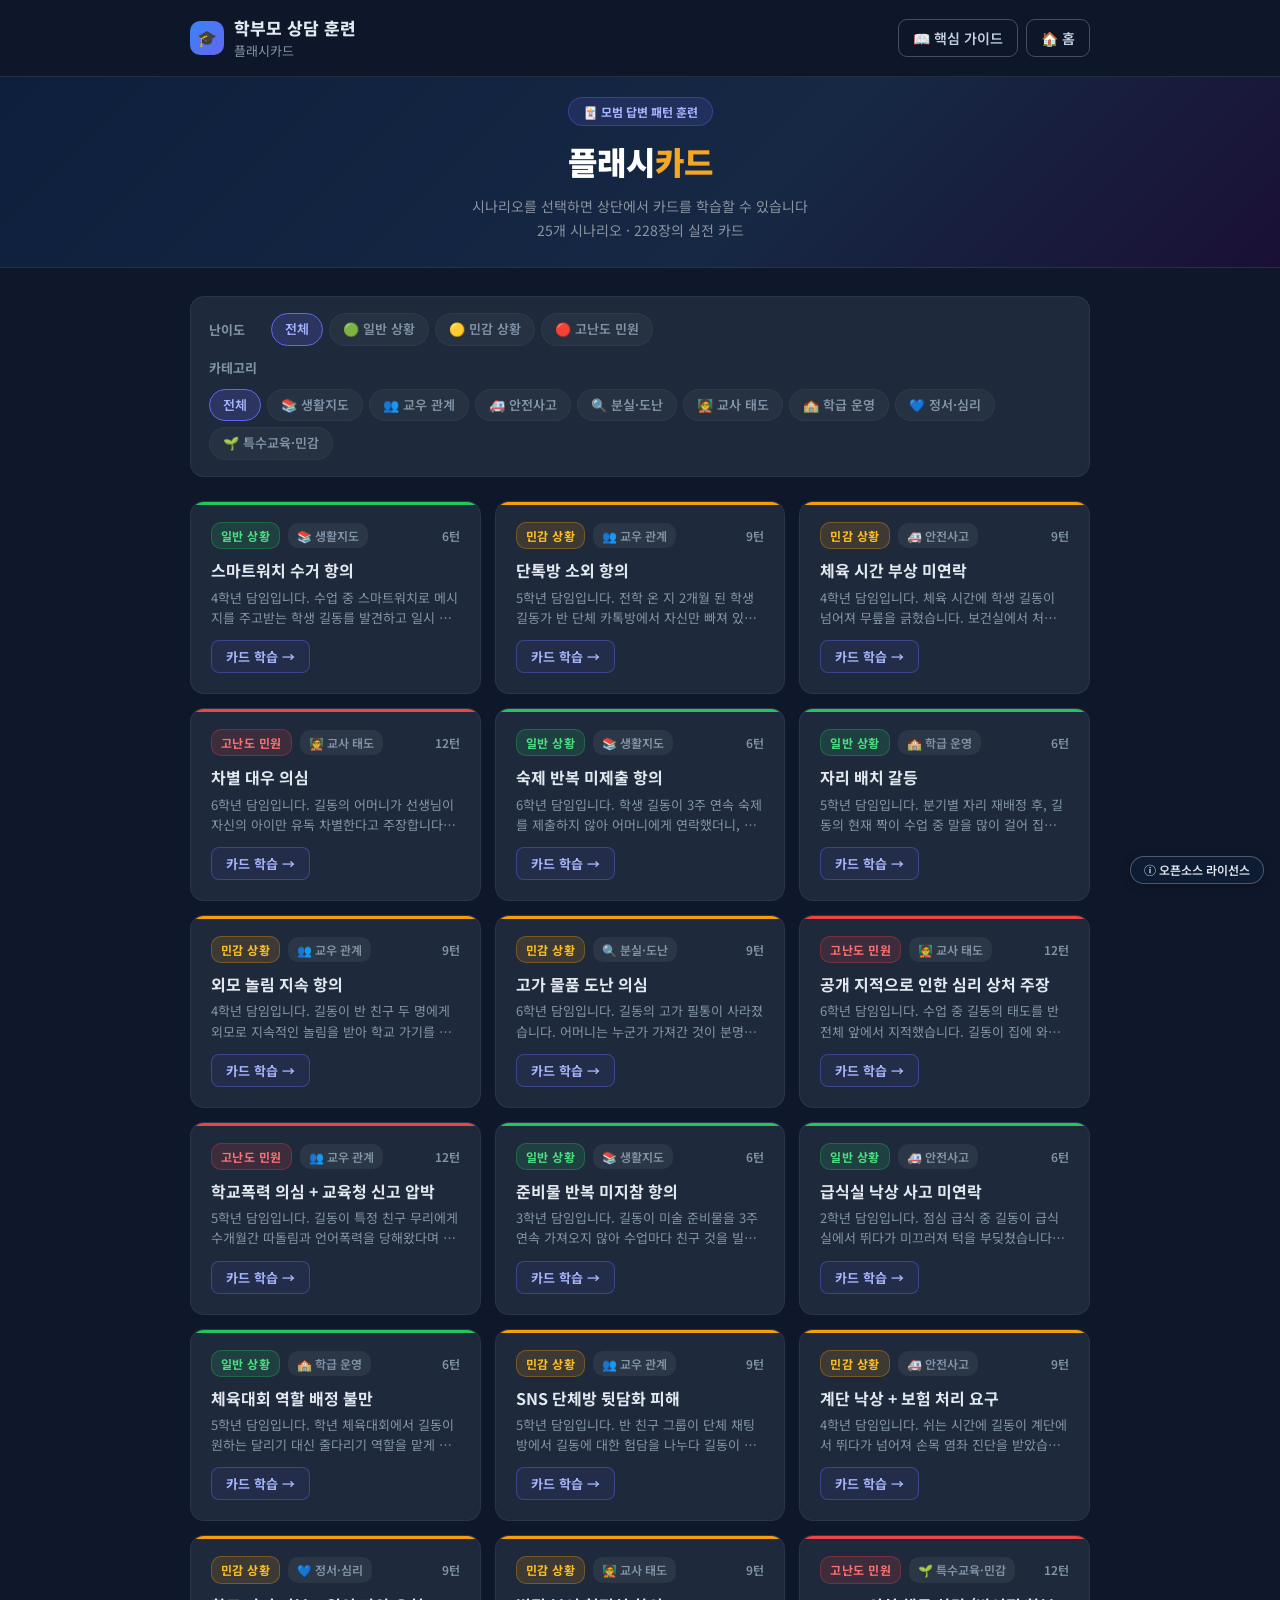
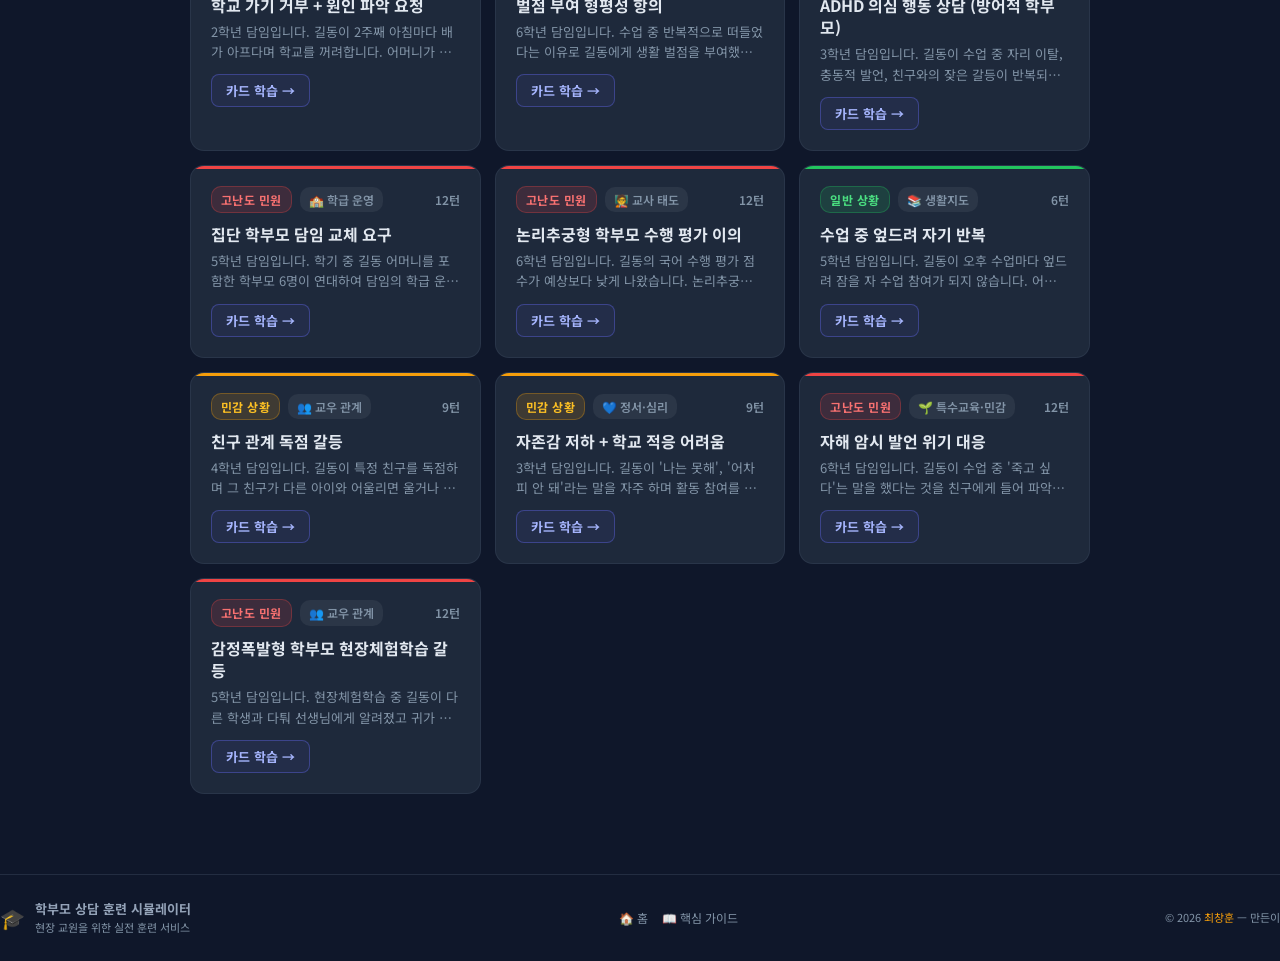
==== commit fcf50157: "Update flash.html" ====
--- a/flash.html
+++ b/flash.html
@@ -646,5 +646,394 @@
 // ── 초기화 ───────────────────────────────────────────────────
 renderGrid();
 </script>
+
+<!-- ══ 오픈소스 라이선스 고지 (osl) ══ -->
+<style>
+.osl-btn{position:fixed;right:16px;bottom:16px;z-index:9000;display:inline-flex;align-items:center;gap:5px;
+  padding:7px 13px;border-radius:999px;border:1px solid rgba(148,163,184,.45);background:rgba(15,30,53,.88);
+  color:#e2e8f0;font:600 12px/1 'Noto Sans KR','Apple SD Gothic Neo','Malgun Gothic',sans-serif;cursor:pointer;
+  box-shadow:0 2px 10px rgba(0,0,0,.25);backdrop-filter:blur(6px);-webkit-backdrop-filter:blur(6px);transition:background .15s}
+.osl-btn:hover,.osl-btn:focus-visible{background:#0f1e35;color:#fff;outline:2px solid #f5a623;outline-offset:2px}
+.osl-back{position:fixed;inset:0;z-index:9500;background:rgba(2,8,20,.62);display:none;align-items:center;justify-content:center;padding:16px}
+.osl-back.on{display:flex}
+.osl-box{background:#fff;color:#1a2a3e;width:100%;max-width:720px;max-height:88vh;border-radius:14px;display:flex;flex-direction:column;
+  box-shadow:0 20px 60px rgba(0,0,0,.4);font-family:'Noto Sans KR','Apple SD Gothic Neo','Malgun Gothic',sans-serif;text-align:left}
+.osl-head{display:flex;align-items:center;justify-content:space-between;padding:16px 20px;border-bottom:1px solid #d6e0eb}
+.osl-head h2{font-size:17px;font-weight:700;margin:0;color:#0f1e35}
+.osl-x{border:none;background:#eef2f7;color:#1a2a3e;width:32px;height:32px;border-radius:8px;font-size:18px;line-height:1;cursor:pointer}
+.osl-x:hover{background:#dde5ef}
+.osl-body{overflow-y:auto;padding:18px 20px 22px;font-size:13.5px;line-height:1.7}
+.osl-body h3{font-size:14px;font-weight:700;margin:18px 0 8px;color:#0f1e35}
+.osl-body h3:first-child{margin-top:0}
+.osl-body p{margin:0 0 8px}
+.osl-body a{color:#1a5fb4}
+.osl-tbl{width:100%;border-collapse:collapse;font-size:12.5px;margin-bottom:6px}
+.osl-tbl th,.osl-tbl td{border:1px solid #d6e0eb;padding:7px 9px;vertical-align:top}
+.osl-tbl th{background:#f3f6fa;font-weight:700;white-space:nowrap}
+.osl-note{background:#f7f9fc;border-left:3px solid #f5a623;padding:9px 12px;border-radius:6px;font-size:12.5px;color:#3d4f63}
+.osl-lic{border:1px solid #d6e0eb;border-radius:8px;margin-bottom:8px;overflow:hidden}
+.osl-lic summary{cursor:pointer;padding:10px 12px;display:flex;flex-wrap:wrap;gap:4px 10px;align-items:baseline;background:#f7f9fc;list-style-position:inside}
+.osl-lic summary span{font-size:11.5px;color:#5a7080}
+.osl-lic pre{margin:0;padding:12px;max-height:320px;overflow:auto;white-space:pre-wrap;word-break:break-word;
+  font:11.5px/1.55 ui-monospace,SFMono-Regular,Menlo,Consolas,monospace;background:#fff;color:#1a2a3e;border-top:1px solid #d6e0eb}
+@media (max-width:560px){.osl-tbl th{white-space:normal}.osl-btn{right:12px;bottom:12px}}
+@media print{.osl-btn,.osl-back{display:none!important}}
+</style>
+<button type="button" class="osl-btn" id="osl-open" aria-haspopup="dialog">ⓘ 오픈소스 라이선스</button>
+<div class="osl-back" id="osl-back" aria-hidden="true">
+  <div class="osl-box" role="dialog" aria-modal="true" aria-labelledby="osl-title">
+    <div class="osl-head"><h2 id="osl-title">ⓘ 오픈소스 라이선스 및 저작권 고지</h2>
+      <button type="button" class="osl-x" id="osl-close" aria-label="닫기">✕</button></div>
+    <div class="osl-body">
+      <h3>저작권</h3>
+      <p>「학부모 상담 훈련 시뮬레이터」의 기획·구성, 상담 시나리오와 모범 답변, 채점 기준, 안내 문구, 화면 디자인과 소스 코드는 만든이가 직접 제작했습니다.<br>© 2026 최창훈. All rights reserved.</p>
+      <p>시나리오 속 인물(길동 어머니·아버지 등)과 사건은 연습을 위해 꾸며낸 것으로, 실제 인물·학교와 관계가 없습니다.</p>
+
+      <h3>사용한 외부 구성요소와 저작권자</h3>
+      <table class="osl-tbl">
+        <tr><th>구성요소</th><th>저작권자</th><th>라이선스</th></tr>
+        <tr><td>Noto Sans KR (본문 글꼴)</td><td>Adobe (Reserved Font Name 'Source'), Google</td><td>SIL OFL 1.1</td></tr>
+        <tr><td>Noto Serif KR (제목 글꼴)</td><td>Google Inc., Adobe</td><td>SIL OFL 1.1</td></tr>
+        <tr><td>글꼴 전송 서비스 (fonts.googleapis.com)</td><td>Google LLC</td><td>Google Fonts 서비스 이용 (글꼴 파일은 수정·재배포하지 않음)</td></tr>
+      </table>
+      <p class="osl-note">이모지(🎓 📖 🃏 등)는 이미지 파일이 아니라 유니코드 문자로 넣었으며, 보는 사람의 기기(Windows·Apple·Android 등) 글꼴로 표시됩니다. 외부 JavaScript 라이브러리, 아이콘 세트, 이미지 파일은 사용하지 않았습니다.</p>
+
+      <h3>라이선스 전문</h3>
+      <p style="font-size:12.5px;color:#5a7080">Apache-2.0 · MIT · BSD-3-Clause · ISC는 현재 이 사이트에 해당 라이선스로 포함된 구성요소가 없어 참고용 전문으로만 싣습니다. 해당 라이선스의 라이브러리를 추가하면 위 표에 저작권자를 함께 적어 주세요.</p>
+      <details class="osl-lic"><summary><b>SIL Open Font License 1.1</b><span>적용 중 — Noto Sans KR · Noto Serif KR</span></summary><pre>Noto Sans KR — Copyright 2014-2021 Adobe (http://www.adobe.com/), with Reserved Font Name &#x27;Source&#x27;.
+Noto Serif KR — Copyright 2012 Google Inc. All Rights Reserved.
+
+This Font Software is licensed under the SIL Open Font License, Version 1.1.
+This license is copied below, and is also available with a FAQ at:
+https://openfontlicense.org
+
+SIL OPEN FONT LICENSE
+
+Version 1.1 - 26 February 2007
+
+PREAMBLE
+
+The goals of the Open Font License (OFL) are to stimulate worldwide development of collaborative font projects, to support the font creation efforts of academic and linguistic communities, and to provide a free and open framework in which fonts may be shared and improved in partnership with others.
+
+The OFL allows the licensed fonts to be used, studied, modified and redistributed freely as long as they are not sold by themselves. The fonts, including any derivative works, can be bundled, embedded, redistributed and/or sold with any software provided that any reserved names are not used by derivative works. The fonts and derivatives, however, cannot be released under any other type of license. The requirement for fonts to remain under this license does not apply to any document created using the fonts or their derivatives.
+
+DEFINITIONS
+
+&quot;Font Software&quot; refers to the set of files released by the Copyright Holder(s) under this license and clearly marked as such. This may include source files, build scripts and documentation.
+
+&quot;Reserved Font Name&quot; refers to any names specified as such after the copyright statement(s).
+
+&quot;Original Version&quot; refers to the collection of Font Software components as distributed by the Copyright Holder(s).
+
+&quot;Modified Version&quot; refers to any derivative made by adding to, deleting, or substituting — in part or in whole — any of the components of the Original Version, by changing formats or by porting the Font Software to a new environment.
+
+&quot;Author&quot; refers to any designer, engineer, programmer, technical writer or other person who contributed to the Font Software.
+
+PERMISSION &amp; CONDITIONS
+
+Permission is hereby granted, free of charge, to any person obtaining a copy of the Font Software, to use, study, copy, merge, embed, modify, redistribute, and sell modified and unmodified copies of the Font Software, subject to the following conditions:
+
+1) Neither the Font Software nor any of its individual components, in Original or Modified Versions, may be sold by itself.
+
+2) Original or Modified Versions of the Font Software may be bundled, redistributed and/or sold with any software, provided that each copy contains the above copyright notice and this license. These can be included either as stand-alone text files, human-readable headers or in the appropriate machine-readable metadata fields within text or binary files as long as those fields can be easily viewed by the user.
+
+3) No Modified Version of the Font Software may use the Reserved Font Name(s) unless explicit written permission is granted by the corresponding Copyright Holder. This restriction only applies to the primary font name as presented to the users.
+
+4) The name(s) of the Copyright Holder(s) or the Author(s) of the Font Software shall not be used to promote, endorse or advertise any Modified Version, except to acknowledge the contribution(s) of the Copyright Holder(s) and the Author(s) or with their explicit written permission.
+
+5) The Font Software, modified or unmodified, in part or in whole, must be distributed entirely under this license, and must not be distributed under any other license. The requirement for fonts to remain under this license does not apply to any document created using the Font Software.
+
+TERMINATION
+
+This license becomes null and void if any of the above conditions are not met.
+
+DISCLAIMER
+
+THE FONT SOFTWARE IS PROVIDED &quot;AS IS&quot;, WITHOUT WARRANTY OF ANY KIND, EXPRESS OR IMPLIED, INCLUDING BUT NOT LIMITED TO ANY WARRANTIES OF MERCHANTABILITY, FITNESS FOR A PARTICULAR PURPOSE AND NONINFRINGEMENT OF COPYRIGHT, PATENT, TRADEMARK, OR OTHER RIGHT. IN NO EVENT SHALL THE COPYRIGHT HOLDER BE LIABLE FOR ANY CLAIM, DAMAGES OR OTHER LIABILITY, INCLUDING ANY GENERAL, SPECIAL, INDIRECT, INCIDENTAL, OR CONSEQUENTIAL DAMAGES, WHETHER IN AN ACTION OF CONTRACT, TORT OR OTHERWISE, ARISING FROM, OUT OF THE USE OR INABILITY TO USE THE FONT SOFTWARE OR FROM OTHER DEALINGS IN THE FONT SOFTWARE.</pre></details>
+<details class="osl-lic"><summary><b>Apache License 2.0</b><span>현재 이 라이선스로 포함된 구성요소 없음 · 참고용 전문</span></summary><pre>Apache License
+                           Version 2.0, January 2004
+                        http://www.apache.org/licenses/
+
+   TERMS AND CONDITIONS FOR USE, REPRODUCTION, AND DISTRIBUTION
+
+   1. Definitions.
+
+      &quot;License&quot; shall mean the terms and conditions for use, reproduction,
+      and distribution as defined by Sections 1 through 9 of this document.
+
+      &quot;Licensor&quot; shall mean the copyright owner or entity authorized by
+      the copyright owner that is granting the License.
+
+      &quot;Legal Entity&quot; shall mean the union of the acting entity and all
+      other entities that control, are controlled by, or are under common
+      control with that entity. For the purposes of this definition,
+      &quot;control&quot; means (i) the power, direct or indirect, to cause the
+      direction or management of such entity, whether by contract or
+      otherwise, or (ii) ownership of fifty percent (50%) or more of the
+      outstanding shares, or (iii) beneficial ownership of such entity.
+
+      &quot;You&quot; (or &quot;Your&quot;) shall mean an individual or Legal Entity
+      exercising permissions granted by this License.
+
+      &quot;Source&quot; form shall mean the preferred form for making modifications,
+      including but not limited to software source code, documentation
+      source, and configuration files.
+
+      &quot;Object&quot; form shall mean any form resulting from mechanical
+      transformation or translation of a Source form, including but
+      not limited to compiled object code, generated documentation,
+      and conversions to other media types.
+
+      &quot;Work&quot; shall mean the work of authorship, whether in Source or
+      Object form, made available under the License, as indicated by a
+      copyright notice that is included in or attached to the work
+      (an example is provided in the Appendix below).
+
+      &quot;Derivative Works&quot; shall mean any work, whether in Source or Object
+      form, that is based on (or derived from) the Work and for which the
+      editorial revisions, annotations, elaborations, or other modifications
+      represent, as a whole, an original work of authorship. For the purposes
+      of this License, Derivative Works shall not include works that remain
+      separable from, or merely link (or bind by name) to the interfaces of,
+      the Work and Derivative Works thereof.
+
+      &quot;Contribution&quot; shall mean any work of authorship, including
+      the original version of the Work and any modifications or additions
+      to that Work or Derivative Works thereof, that is intentionally
+      submitted to Licensor for inclusion in the Work by the copyright owner
+      or by an individual or Legal Entity authorized to submit on behalf of
+      the copyright owner. For the purposes of this definition, &quot;submitted&quot;
+      means any form of electronic, verbal, or written communication sent
+      to the Licensor or its representatives, including but not limited to
+      communication on electronic mailing lists, source code control systems,
+      and issue tracking systems that are managed by, or on behalf of, the
+      Licensor for the purpose of discussing and improving the Work, but
+      excluding communication that is conspicuously marked or otherwise
+      designated in writing by the copyright owner as &quot;Not a Contribution.&quot;
+
+      &quot;Contributor&quot; shall mean Licensor and any individual or Legal Entity
+      on behalf of whom a Contribution has been received by Licensor and
+      subsequently incorporated within the Work.
+
+   2. Grant of Copyright License. Subject to the terms and conditions of
+      this License, each Contributor hereby grants to You a perpetual,
+      worldwide, non-exclusive, no-charge, royalty-free, irrevocable
+      copyright license to reproduce, prepare Derivative Works of,
+      publicly display, publicly perform, sublicense, and distribute the
+      Work and such Derivative Works in Source or Object form.
+
+   3. Grant of Patent License. Subject to the terms and conditions of
+      this License, each Contributor hereby grants to You a perpetual,
+      worldwide, non-exclusive, no-charge, royalty-free, irrevocable
+      (except as stated in this section) patent license to make, have made,
+      use, offer to sell, sell, import, and otherwise transfer the Work,
+      where such license applies only to those patent claims licensable
+      by such Contributor that are necessarily infringed by their
+      Contribution(s) alone or by combination of their Contribution(s)
+      with the Work to which such Contribution(s) was submitted. If You
+      institute patent litigation against any entity (including a
+      cross-claim or counterclaim in a lawsuit) alleging that the Work
+      or a Contribution incorporated within the Work constitutes direct
+      or contributory patent infringement, then any patent licenses
+      granted to You under this License for that Work shall terminate
+      as of the date such litigation is filed.
+
+   4. Redistribution. You may reproduce and distribute copies of the
+      Work or Derivative Works thereof in any medium, with or without
+      modifications, and in Source or Object form, provided that You
+      meet the following conditions:
+
+      (a) You must give any other recipients of the Work or
+          Derivative Works a copy of this License; and
+
+      (b) You must cause any modified files to carry prominent notices
+          stating that You changed the files; and
+
+      (c) You must retain, in the Source form of any Derivative Works
+          that You distribute, all copyright, patent, trademark, and
+          attribution notices from the Source form of the Work,
+          excluding those notices that do not pertain to any part of
+          the Derivative Works; and
+
+      (d) If the Work includes a &quot;NOTICE&quot; text file as part of its
+          distribution, then any Derivative Works that You distribute must
+          include a readable copy of the attribution notices contained
+          within such NOTICE file, excluding those notices that do not
+          pertain to any part of the Derivative Works, in at least one
+          of the following places: within a NOTICE text file distributed
+          as part of the Derivative Works; within the Source form or
+          documentation, if provided along with the Derivative Works; or,
+          within a display generated by the Derivative Works, if and
+          wherever such third-party notices normally appear. The contents
+          of the NOTICE file are for informational purposes only and
+          do not modify the License. You may add Your own attribution
+          notices within Derivative Works that You distribute, alongside
+          or as an addendum to the NOTICE text from the Work, provided
+          that such additional attribution notices cannot be construed
+          as modifying the License.
+
+      You may add Your own copyright statement to Your modifications and
+      may provide additional or different license terms and conditions
+      for use, reproduction, or distribution of Your modifications, or
+      for any such Derivative Works as a whole, provided Your use,
+      reproduction, and distribution of the Work otherwise complies with
+      the conditions stated in this License.
+
+   5. Submission of Contributions. Unless You explicitly state otherwise,
+      any Contribution intentionally submitted for inclusion in the Work
+      by You to the Licensor shall be under the terms and conditions of
+      this License, without any additional terms or conditions.
+      Notwithstanding the above, nothing herein shall supersede or modify
+      the terms of any separate license agreement you may have executed
+      with Licensor regarding such Contributions.
+
+   6. Trademarks. This License does not grant permission to use the trade
+      names, trademarks, service marks, or product names of the Licensor,
+      except as required for reasonable and customary use in describing the
+      origin of the Work and reproducing the content of the NOTICE file.
+
+   7. Disclaimer of Warranty. Unless required by applicable law or
+      agreed to in writing, Licensor provides the Work (and each
+      Contributor provides its Contributions) on an &quot;AS IS&quot; BASIS,
+      WITHOUT WARRANTIES OR CONDITIONS OF ANY KIND, either express or
+      implied, including, without limitation, any warranties or conditions
+      of TITLE, NON-INFRINGEMENT, MERCHANTABILITY, or FITNESS FOR A
+      PARTICULAR PURPOSE. You are solely responsible for determining the
+      appropriateness of using or redistributing the Work and assume any
+      risks associated with Your exercise of permissions under this License.
+
+   8. Limitation of Liability. In no event and under no legal theory,
+      whether in tort (including negligence), contract, or otherwise,
+      unless required by applicable law (such as deliberate and grossly
+      negligent acts) or agreed to in writing, shall any Contributor be
+      liable to You for damages, including any direct, indirect, special,
+      incidental, or consequential damages of any character arising as a
+      result of this License or out of the use or inability to use the
+      Work (including but not limited to damages for loss of goodwill,
+      work stoppage, computer failure or malfunction, or any and all
+      other commercial damages or losses), even if such Contributor
+      has been advised of the possibility of such damages.
+
+   9. Accepting Warranty or Additional Liability. While redistributing
+      the Work or Derivative Works thereof, You may choose to offer,
+      and charge a fee for, acceptance of support, warranty, indemnity,
+      or other liability obligations and/or rights consistent with this
+      License. However, in accepting such obligations, You may act only
+      on Your own behalf and on Your sole responsibility, not on behalf
+      of any other Contributor, and only if You agree to indemnify,
+      defend, and hold each Contributor harmless for any liability
+      incurred by, or claims asserted against, such Contributor by reason
+      of your accepting any such warranty or additional liability.
+
+   END OF TERMS AND CONDITIONS
+
+   APPENDIX: How to apply the Apache License to your work.
+
+      To apply the Apache License to your work, attach the following
+      boilerplate notice, with the fields enclosed by brackets &quot;[]&quot;
+      replaced with your own identifying information. (Don&#x27;t include
+      the brackets!)  The text should be enclosed in the appropriate
+      comment syntax for the file format. We also recommend that a
+      file or class name and description of purpose be included on the
+      same &quot;printed page&quot; as the copyright notice for easier
+      identification within third-party archives.
+
+   Copyright [yyyy] [name of copyright owner]
+
+   Licensed under the Apache License, Version 2.0 (the &quot;License&quot;);
+   you may not use this file except in compliance with the License.
+   You may obtain a copy of the License at
+
+       http://www.apache.org/licenses/LICENSE-2.0
+
+   Unless required by applicable law or agreed to in writing, software
+   distributed under the License is distributed on an &quot;AS IS&quot; BASIS,
+   WITHOUT WARRANTIES OR CONDITIONS OF ANY KIND, either express or implied.
+   See the License for the specific language governing permissions and
+   limitations under the License.</pre></details>
+<details class="osl-lic"><summary><b>MIT License</b><span>현재 이 라이선스로 포함된 구성요소 없음 · 참고용 전문</span></summary><pre>MIT License
+
+Copyright (c) &lt;year&gt; &lt;copyright holders&gt;
+
+Permission is hereby granted, free of charge, to any person obtaining a copy
+of this software and associated documentation files (the &quot;Software&quot;), to deal
+in the Software without restriction, including without limitation the rights
+to use, copy, modify, merge, publish, distribute, sublicense, and/or sell
+copies of the Software, and to permit persons to whom the Software is
+furnished to do so, subject to the following conditions:
+
+The above copyright notice and this permission notice shall be included in all
+copies or substantial portions of the Software.
+
+THE SOFTWARE IS PROVIDED &quot;AS IS&quot;, WITHOUT WARRANTY OF ANY KIND, EXPRESS OR
+IMPLIED, INCLUDING BUT NOT LIMITED TO THE WARRANTIES OF MERCHANTABILITY,
+FITNESS FOR A PARTICULAR PURPOSE AND NONINFRINGEMENT. IN NO EVENT SHALL THE
+AUTHORS OR COPYRIGHT HOLDERS BE LIABLE FOR ANY CLAIM, DAMAGES OR OTHER
+LIABILITY, WHETHER IN AN ACTION OF CONTRACT, TORT OR OTHERWISE, ARISING FROM,
+OUT OF OR IN CONNECTION WITH THE SOFTWARE OR THE USE OR OTHER DEALINGS IN THE
+SOFTWARE.</pre></details>
+<details class="osl-lic"><summary><b>BSD 3-Clause License</b><span>현재 이 라이선스로 포함된 구성요소 없음 · 참고용 전문</span></summary><pre>BSD 3-Clause License
+
+Copyright (c) &lt;year&gt;, &lt;copyright holder&gt;
+
+Redistribution and use in source and binary forms, with or without
+modification, are permitted provided that the following conditions are met:
+
+1. Redistributions of source code must retain the above copyright notice, this
+   list of conditions and the following disclaimer.
+
+2. Redistributions in binary form must reproduce the above copyright notice,
+   this list of conditions and the following disclaimer in the documentation
+   and/or other materials provided with the distribution.
+
+3. Neither the name of the copyright holder nor the names of its
+   contributors may be used to endorse or promote products derived from
+   this software without specific prior written permission.
+
+THIS SOFTWARE IS PROVIDED BY THE COPYRIGHT HOLDERS AND CONTRIBUTORS &quot;AS IS&quot;
+AND ANY EXPRESS OR IMPLIED WARRANTIES, INCLUDING, BUT NOT LIMITED TO, THE
+IMPLIED WARRANTIES OF MERCHANTABILITY AND FITNESS FOR A PARTICULAR PURPOSE ARE
+DISCLAIMED. IN NO EVENT SHALL THE COPYRIGHT HOLDER OR CONTRIBUTORS BE LIABLE
+FOR ANY DIRECT, INDIRECT, INCIDENTAL, SPECIAL, EXEMPLARY, OR CONSEQUENTIAL
+DAMAGES (INCLUDING, BUT NOT LIMITED TO, PROCUREMENT OF SUBSTITUTE GOODS OR
+SERVICES; LOSS OF USE, DATA, OR PROFITS; OR BUSINESS INTERRUPTION) HOWEVER
+CAUSED AND ON ANY THEORY OF LIABILITY, WHETHER IN CONTRACT, STRICT LIABILITY,
+OR TORT (INCLUDING NEGLIGENCE OR OTHERWISE) ARISING IN ANY WAY OUT OF THE USE
+OF THIS SOFTWARE, EVEN IF ADVISED OF THE POSSIBILITY OF SUCH DAMAGE.</pre></details>
+<details class="osl-lic"><summary><b>ISC License</b><span>현재 이 라이선스로 포함된 구성요소 없음 · 참고용 전문</span></summary><pre>ISC License
+
+Copyright (c) &lt;year&gt;, &lt;copyright holder&gt;
+
+Permission to use, copy, modify, and/or distribute this software for any
+purpose with or without fee is hereby granted, provided that the above
+copyright notice and this permission notice appear in all copies.
+
+THE SOFTWARE IS PROVIDED &quot;AS IS&quot; AND THE AUTHOR DISCLAIMS ALL WARRANTIES
+WITH REGARD TO THIS SOFTWARE INCLUDING ALL IMPLIED WARRANTIES OF
+MERCHANTABILITY AND FITNESS. IN NO EVENT SHALL THE AUTHOR BE LIABLE FOR
+ANY SPECIAL, DIRECT, INDIRECT, OR CONSEQUENTIAL DAMAGES OR ANY DAMAGES
+WHATSOEVER RESULTING FROM LOSS OF USE, DATA OR PROFITS, WHETHER IN AN
+ACTION OF CONTRACT, NEGLIGENCE OR OTHER TORTIOUS ACTION, ARISING OUT OF
+OR IN CONNECTION WITH THE USE OR PERFORMANCE OF THIS SOFTWARE.</pre></details>
+    </div>
+  </div>
+</div>
+<script>
+(function(){
+  var back=document.getElementById('osl-back'),openB=document.getElementById('osl-open'),closeB=document.getElementById('osl-close'),prevOv='';
+  function open(){prevOv=document.body.style.overflow;document.body.style.overflow='hidden';back.classList.add('on');back.setAttribute('aria-hidden','false');closeB.focus();}
+  function close(){back.classList.remove('on');back.setAttribute('aria-hidden','true');document.body.style.overflow=prevOv;openB.focus();}
+  openB.addEventListener('click',open);
+  closeB.addEventListener('click',close);
+  back.addEventListener('click',function(e){if(e.target===back)close();});
+  /* 팝업이 열려 있는 동안 페이지의 단축키(스페이스·방향키 등)가 동작하지 않게 막는다 */
+  window.addEventListener('keydown',function(e){
+    if(!back.classList.contains('on'))return;
+    if(e.key==='Escape'){e.preventDefault();close();}
+    e.stopImmediatePropagation();
+  },true);
+})();
+</script>
+<!-- ══ /오픈소스 라이선스 고지 ══ -->
 </body>
 </html>
